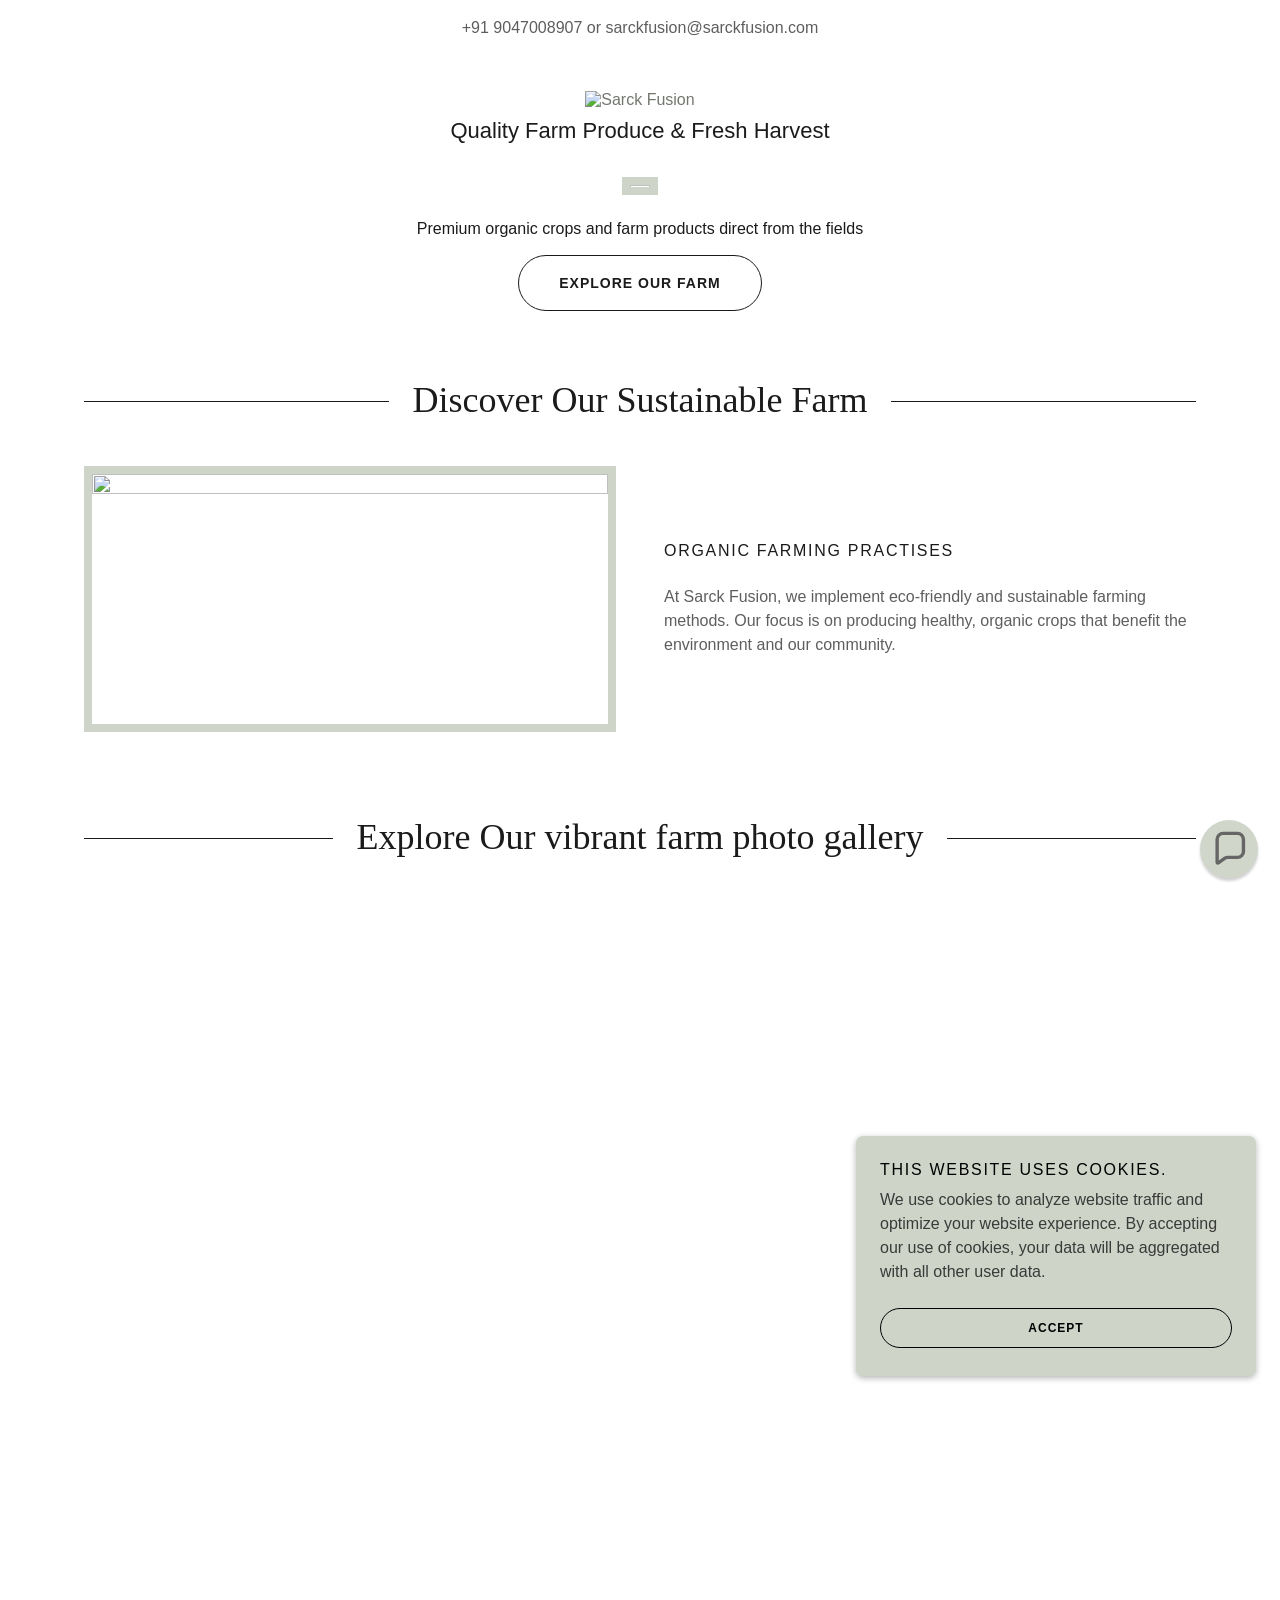
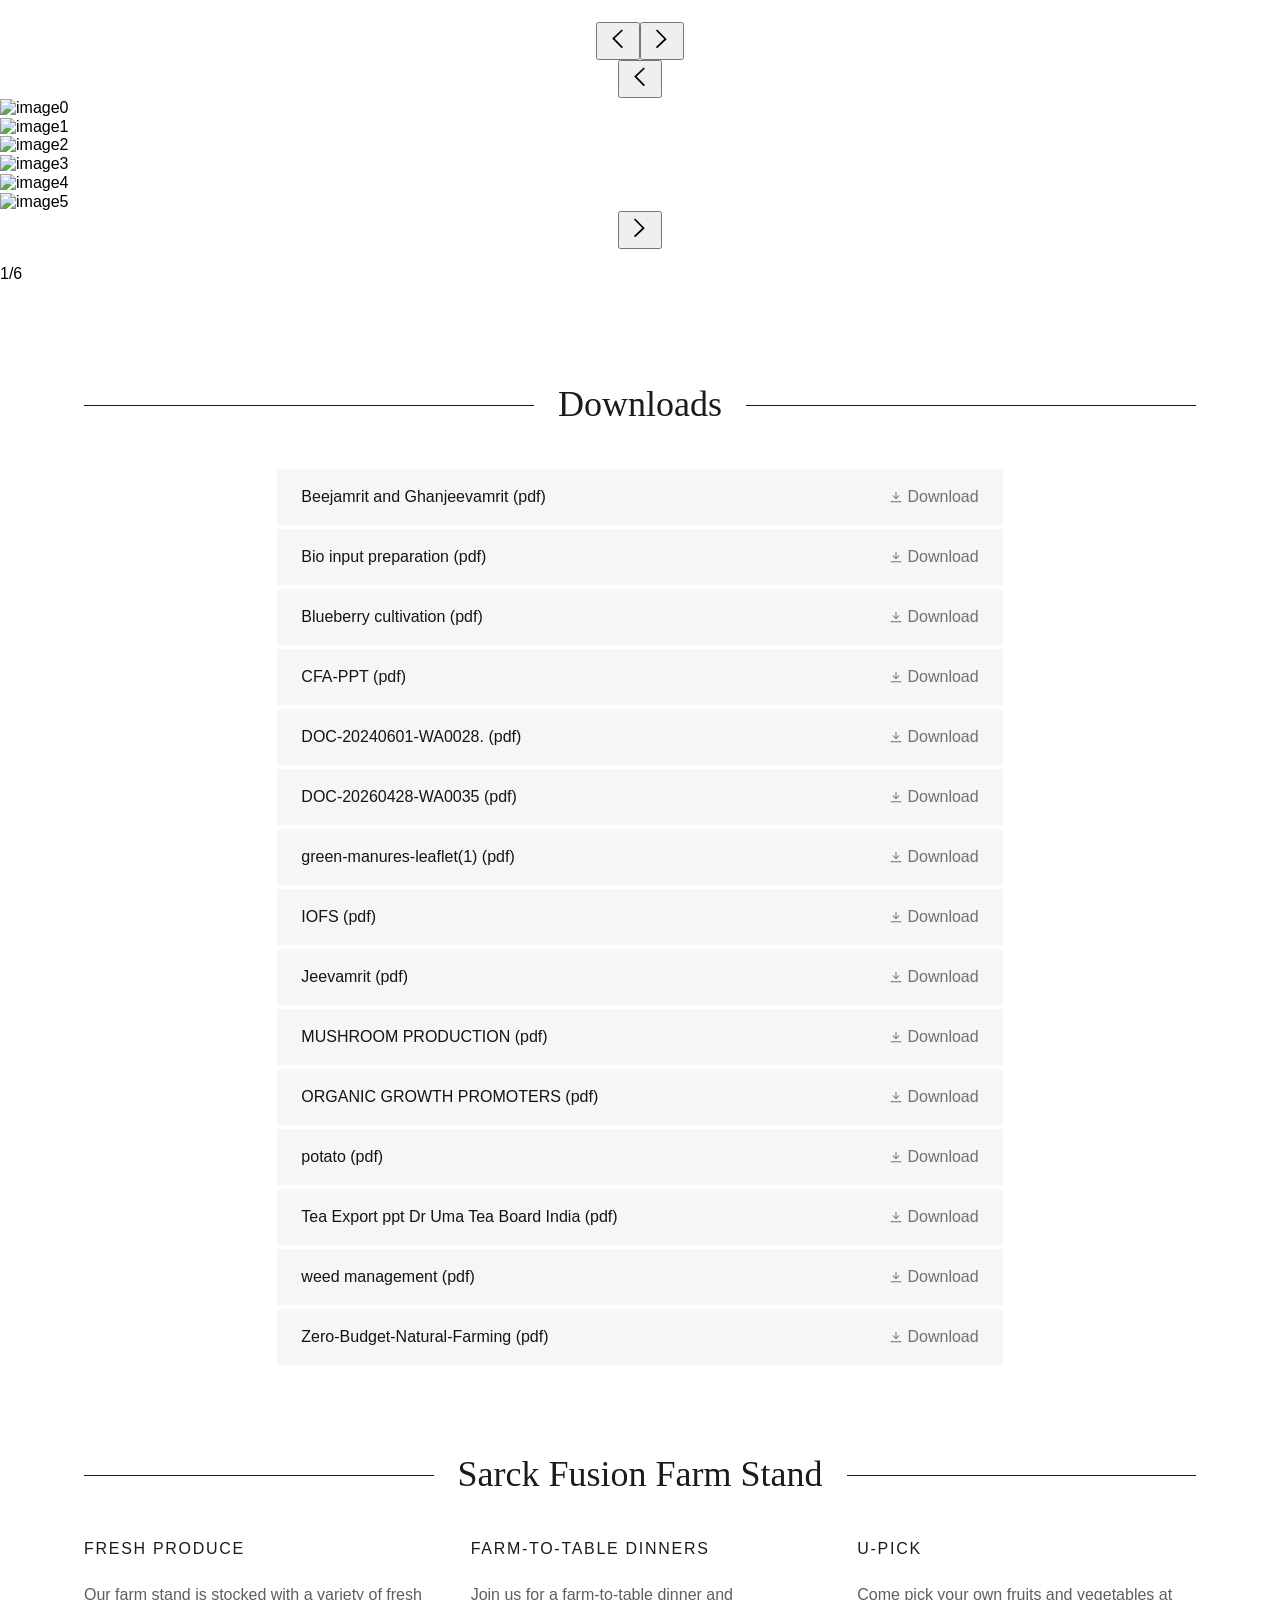
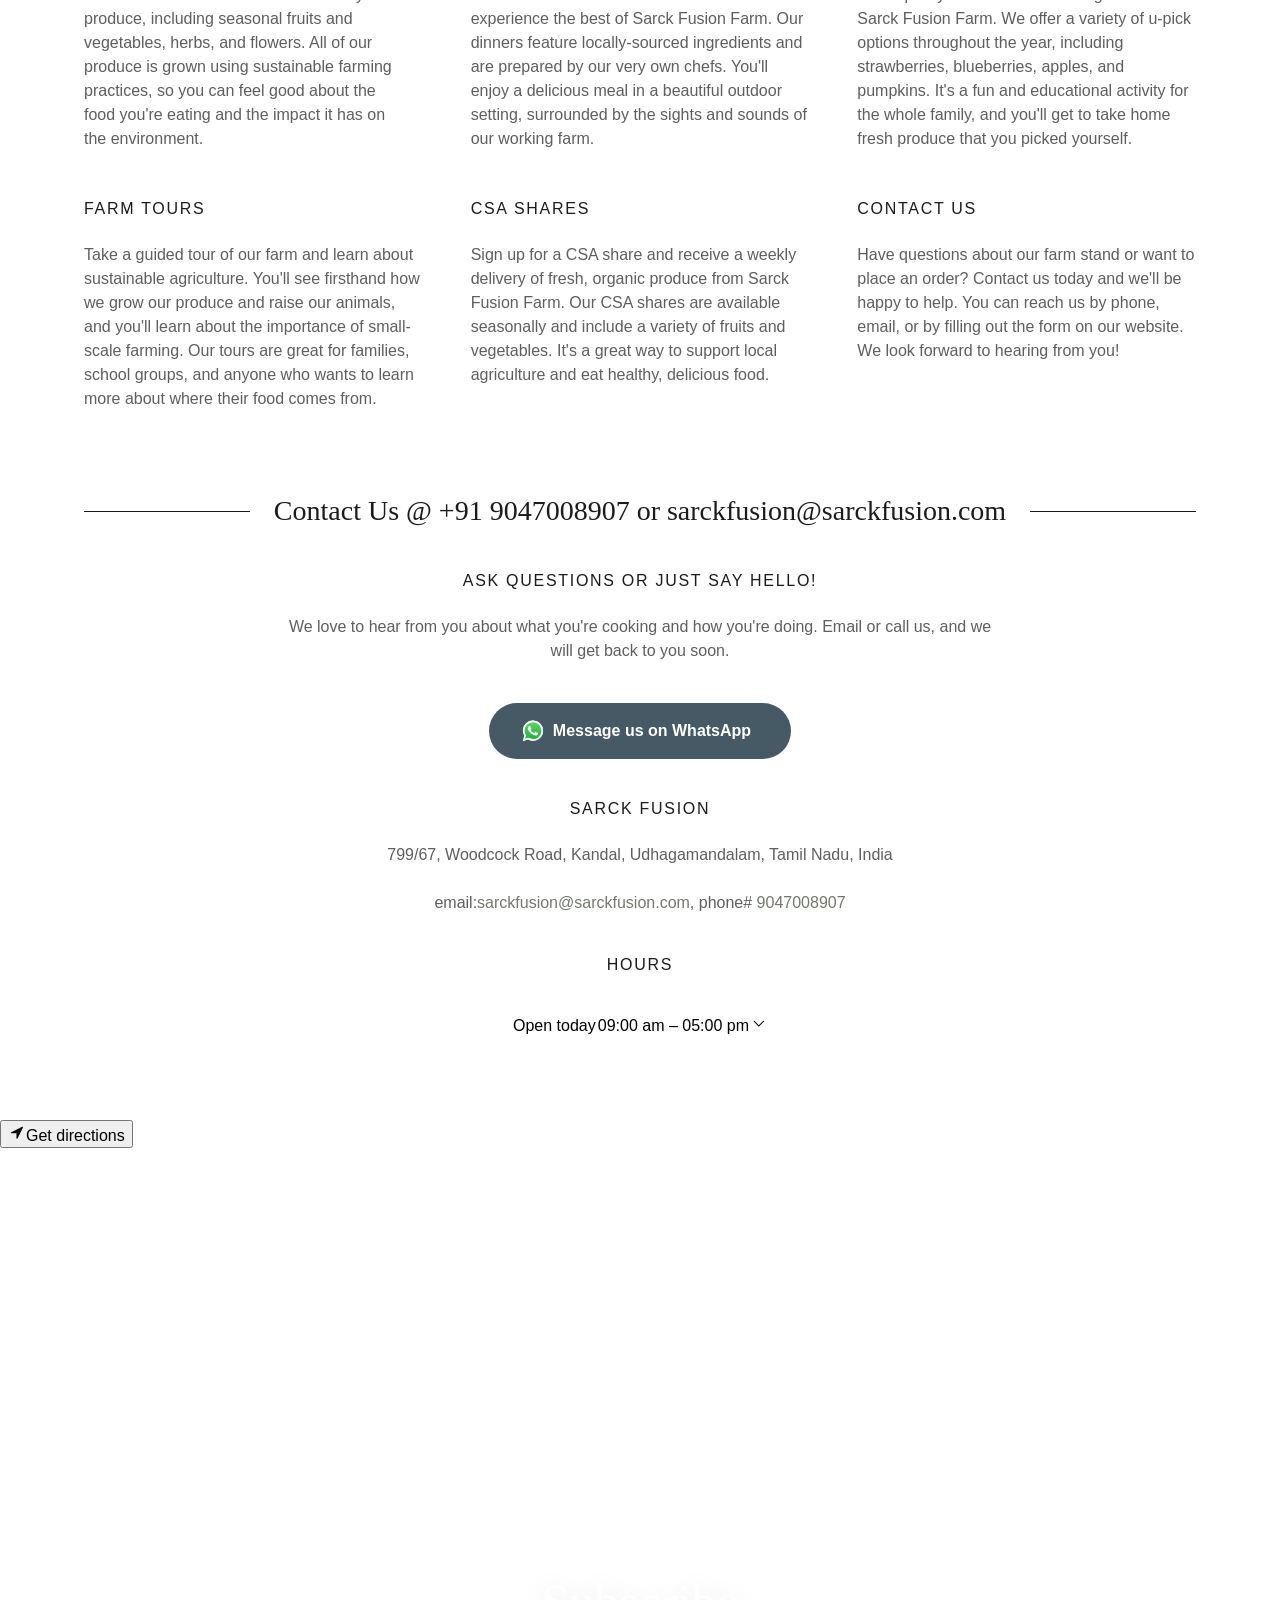
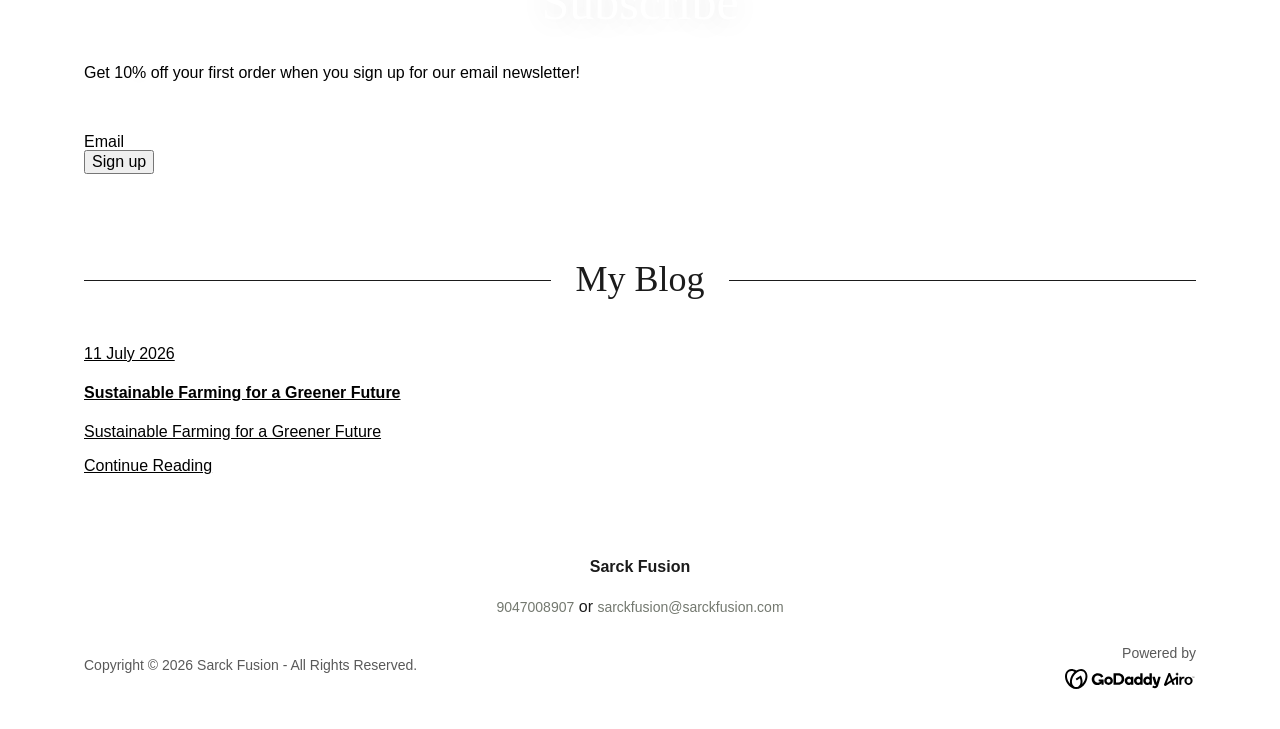
==== index.html @ 4a10d908 "Add files via upload" ====
<!DOCTYPE html>
<!-- saved from url=(0024)https://sarckfusion.com/ -->
<html lang="en-US"><head><meta http-equiv="Content-Type" content="text/html; charset=UTF-8"><meta http-equiv="X-UA-Compatible" content="IE=edge"><meta name="viewport" content="width=device-width, initial-scale=1"><title>Sarck Fusion</title><link rel="alternate" type="application/atom+xml" href="https://sarckfusion.com/f.atom"><link rel="alternate" type="application/json" href="https://sarckfusion.com/f.json"><link rel="alternate" type="application/rss+xml" href="https://sarckfusion.com/f.rss"><meta name="description" content="Coming soon: A placeholder for an upcoming web development website that showcases innovative solutions."><meta name="author" content="Sarck Fusion"><meta name="generator" content="Starfield Technologies; Go Daddy Website Builder 8.0.0000"><link rel="manifest" href="https://sarckfusion.com/manifest.webmanifest"><link rel="apple-touch-icon" sizes="57x57" href="https://img1.wsimg.com/isteam/ip/4c6aeb25-0fb3-4a50-817a-3204201e5263/PHOTO-2026-06-06-09-18-04.jpg/:/rs=w:57,h:57,m"><link rel="apple-touch-icon" sizes="60x60" href="https://img1.wsimg.com/isteam/ip/4c6aeb25-0fb3-4a50-817a-3204201e5263/PHOTO-2026-06-06-09-18-04.jpg/:/rs=w:60,h:60,m"><link rel="apple-touch-icon" sizes="72x72" href="https://img1.wsimg.com/isteam/ip/4c6aeb25-0fb3-4a50-817a-3204201e5263/PHOTO-2026-06-06-09-18-04.jpg/:/rs=w:72,h:72,m"><link rel="apple-touch-icon" sizes="114x114" href="https://img1.wsimg.com/isteam/ip/4c6aeb25-0fb3-4a50-817a-3204201e5263/PHOTO-2026-06-06-09-18-04.jpg/:/rs=w:114,h:114,m"><link rel="apple-touch-icon" sizes="120x120" href="https://img1.wsimg.com/isteam/ip/4c6aeb25-0fb3-4a50-817a-3204201e5263/PHOTO-2026-06-06-09-18-04.jpg/:/rs=w:120,h:120,m"><link rel="apple-touch-icon" sizes="144x144" href="https://img1.wsimg.com/isteam/ip/4c6aeb25-0fb3-4a50-817a-3204201e5263/PHOTO-2026-06-06-09-18-04.jpg/:/rs=w:144,h:144,m"><link rel="apple-touch-icon" sizes="152x152" href="https://img1.wsimg.com/isteam/ip/4c6aeb25-0fb3-4a50-817a-3204201e5263/PHOTO-2026-06-06-09-18-04.jpg/:/rs=w:152,h:152,m"><link rel="apple-touch-icon" sizes="180x180" href="https://img1.wsimg.com/isteam/ip/4c6aeb25-0fb3-4a50-817a-3204201e5263/PHOTO-2026-06-06-09-18-04.jpg/:/rs=w:180,h:180,m"><meta property="og:url" content="https://sarckfusion.com/">
<meta property="og:site_name" content="Sarck Fusion">
<meta property="og:title" content="Sarck Fusion">
<meta property="og:description" content="Premium organic crops and farm products direct from the fields">
<meta property="og:type" content="website">
<meta property="og:image" content="https://img1.wsimg.com/isteam/ip/4c6aeb25-0fb3-4a50-817a-3204201e5263/SARCK%20FUSION.jpg">
<meta property="og:locale" content="en_US">
<meta name="twitter:card" content="summary">
<meta name="twitter:title" content="Sarck Fusion">
<meta name="twitter:description" content="Quality Farm Produce &amp; Fresh Harvest">
<meta name="twitter:image" content="https://img1.wsimg.com/isteam/ip/4c6aeb25-0fb3-4a50-817a-3204201e5263/SARCK%20FUSION.jpg">
<meta name="twitter:image:alt" content="Sarck Fusion">
<meta name="theme-color" content="#ced5c8"><style>.x{-ms-text-size-adjust:100%;-webkit-text-size-adjust:100%;-webkit-tap-highlight-color:rgba(0,0,0,0);margin:0;box-sizing:border-box}.x *,.x :after,.x :before{box-sizing:inherit}.x-el a[href^="mailto:"]:not(.x-el),.x-el a[href^="tel:"]:not(.x-el){color:inherit;font-size:inherit;text-decoration:inherit}.x-el-article,.x-el-aside,.x-el-details,.x-el-figcaption,.x-el-figure,.x-el-footer,.x-el-header,.x-el-hgroup,.x-el-main,.x-el-menu,.x-el-nav,.x-el-section,.x-el-summary{display:block}.x-el-audio,.x-el-canvas,.x-el-progress,.x-el-video{display:inline-block;vertical-align:baseline}.x-el-audio:not([controls]){display:none;height:0}.x-el-template{display:none}.x-el-a{background-color:transparent;color:inherit}.x-el-a:active,.x-el-a:hover{outline:0}.x-el-abbr[title]{border-bottom:1px dotted}.x-el-b,.x-el-strong{font-weight:700}.x-el-dfn{font-style:italic}.x-el-mark{background:#ff0;color:#000}.x-el-small{font-size:80%}.x-el-sub,.x-el-sup{font-size:75%;line-height:0;position:relative;vertical-align:baseline}.x-el-sup{top:-.5em}.x-el-sub{bottom:-.25em}.x-el-img{vertical-align:middle;border:0}.x-el-svg:not(:root){overflow:hidden}.x-el-figure{margin:0}.x-el-hr{box-sizing:content-box;height:0}.x-el-pre{overflow:auto}.x-el-code,.x-el-kbd,.x-el-pre,.x-el-samp{font-family:monospace,monospace;font-size:1em}.x-el-button,.x-el-input,.x-el-optgroup,.x-el-select,.x-el-textarea{color:inherit;font:inherit;margin:0}.x-el-button{overflow:visible}.x-el-button,.x-el-select{text-transform:none}.x-el-button,.x-el-input[type=button],.x-el-input[type=reset],.x-el-input[type=submit]{-webkit-appearance:button;cursor:pointer}.x-el-button[disabled],.x-el-input[disabled]{cursor:default}.x-el-button::-moz-focus-inner,.x-el-input::-moz-focus-inner{border:0;padding:0}.x-el-input{line-height:normal}.x-el-input[type=checkbox],.x-el-input[type=radio]{box-sizing:border-box;padding:0}.x-el-input[type=number]::-webkit-inner-spin-button,.x-el-input[type=number]::-webkit-outer-spin-button{height:auto}.x-el-input[type=search]{-webkit-appearance:textfield;box-sizing:content-box}.x-el-input[type=search]::-webkit-search-cancel-button,.x-el-input[type=search]::-webkit-search-decoration{-webkit-appearance:none}.x-el-textarea{border:0}.x-el-fieldset{border:1px solid silver;margin:0 2px;padding:.35em .625em .75em}.x-el-legend{border:0;padding:0}.x-el-textarea{overflow:auto}.x-el-optgroup{font-weight:700}.x-el-table{border-collapse:collapse;border-spacing:0}.x-el-td,.x-el-th{padding:0}.x{-webkit-font-smoothing:antialiased}.x-el-hr{border:0}.x-el-fieldset,.x-el-input,.x-el-select,.x-el-textarea{margin-top:0;margin-bottom:0}.x-el-fieldset,.x-el-input[type=email],.x-el-input[type=text],.x-el-textarea{width:100%}.x-el-input,.x-el-label{vertical-align:middle}.x-el-input{border-style:none;padding:.5em}.x-el-select:not([multiple]){vertical-align:middle}.x-el-textarea{line-height:1.75;padding:.5em}.x-el.d-none{display:none!important}.sideline-footer{margin-top:auto}.disable-scroll{touch-action:none;overflow:hidden;position:fixed;max-width:100vw}@keyframes loaderscale{0%{transform:scale(1);opacity:1}45%{transform:scale(.1);opacity:.7}80%{transform:scale(1);opacity:1}}.x-loader svg{display:inline-block}.x-loader svg:first-child{animation:loaderscale .75s cubic-bezier(.2,.68,.18,1.08) -.24s infinite}.x-loader svg:nth-child(2){animation:loaderscale .75s cubic-bezier(.2,.68,.18,1.08) -.12s infinite}.x-loader svg:nth-child(3){animation:loaderscale .75s cubic-bezier(.2,.68,.18,1.08) 0s infinite}.x-icon>svg{transition:transform .33s ease-in-out}.x-icon>svg.rotate-90{transform:rotate(-90deg)}.x-icon>svg.rotate90{transform:rotate(90deg)}.x-icon>svg.rotate-180{transform:rotate(-180deg)}.x-icon>svg.rotate180{transform:rotate(180deg)}.x-rt ol,.x-rt ul{text-align:left}.x-rt p{margin:0}.mte-inline-block{display:inline-block}@media only screen and (min-device-width:1025px){:root select,_::-webkit-full-page-media,_:future{font-family:sans-serif!important}}

</style>
<style>@import url('');
/*
Copyright (c) 2012 by Brian J. Bonislawsky DBA Astigmatic (AOETI) (astigma@astigmatic.com), with Reserved Font Name "Sacramento"

This Font Software is licensed under the SIL Open Font License, Version 1.1.
This license is copied below, and is also available with a FAQ at: http://scripts.sil.org/OFL

—————————————————————————————-
SIL OPEN FONT LICENSE Version 1.1 - 26 February 2007
—————————————————————————————-
*/
/* latin-ext */
@font-face {
  font-family: 'Sacramento';
  font-style: normal;
  font-weight: 400;
  font-display: swap;
  src: url(https://img1.wsimg.com/gfonts/s/sacramento/v17/buEzpo6gcdjy0EiZMBUG4CMf_exL.woff2) format('woff2');
  unicode-range: U+0100-02BA, U+02BD-02C5, U+02C7-02CC, U+02CE-02D7, U+02DD-02FF, U+0304, U+0308, U+0329, U+1D00-1DBF, U+1E00-1E9F, U+1EF2-1EFF, U+2020, U+20A0-20AB, U+20AD-20C0, U+2113, U+2C60-2C7F, U+A720-A7FF;
}
/* latin */
@font-face {
  font-family: 'Sacramento';
  font-style: normal;
  font-weight: 400;
  font-display: swap;
  src: url(https://img1.wsimg.com/gfonts/s/sacramento/v17/buEzpo6gcdjy0EiZMBUG4C0f_Q.woff2) format('woff2');
  unicode-range: U+0000-00FF, U+0131, U+0152-0153, U+02BB-02BC, U+02C6, U+02DA, U+02DC, U+0304, U+0308, U+0329, U+2000-206F, U+20AC, U+2122, U+2191, U+2193, U+2212, U+2215, U+FEFF, U+FFFD;
}


/*
Copyright 2010, 2012, 2014 Adobe Systems Incorporated (http://www.adobe.com/), with Reserved Font Name Source.

This Font Software is licensed under the SIL Open Font License, Version 1.1.
This license is copied below, and is also available with a FAQ at: http://scripts.sil.org/OFL

—————————————————————————————-
SIL OPEN FONT LICENSE Version 1.1 - 26 February 2007
—————————————————————————————-
*/
/* cyrillic-ext */
@font-face {
  font-family: 'Source Sans Pro';
  font-style: italic;
  font-weight: 300;
  font-display: swap;
  src: url(https://img1.wsimg.com/gfonts/s/sourcesanspro/v23/6xKwdSBYKcSV-LCoeQqfX1RYOo3qPZZMkidh18Smxg.woff2) format('woff2');
  unicode-range: U+0460-052F, U+1C80-1C8A, U+20B4, U+2DE0-2DFF, U+A640-A69F, U+FE2E-FE2F;
}
/* cyrillic */
@font-face {
  font-family: 'Source Sans Pro';
  font-style: italic;
  font-weight: 300;
  font-display: swap;
  src: url(https://img1.wsimg.com/gfonts/s/sourcesanspro/v23/6xKwdSBYKcSV-LCoeQqfX1RYOo3qPZZMkido18Smxg.woff2) format('woff2');
  unicode-range: U+0301, U+0400-045F, U+0490-0491, U+04B0-04B1, U+2116;
}
/* greek-ext */
@font-face {
  font-family: 'Source Sans Pro';
  font-style: italic;
  font-weight: 300;
  font-display: swap;
  src: url(https://img1.wsimg.com/gfonts/s/sourcesanspro/v23/6xKwdSBYKcSV-LCoeQqfX1RYOo3qPZZMkidg18Smxg.woff2) format('woff2');
  unicode-range: U+1F00-1FFF;
}
/* greek */
@font-face {
  font-family: 'Source Sans Pro';
  font-style: italic;
  font-weight: 300;
  font-display: swap;
  src: url(https://img1.wsimg.com/gfonts/s/sourcesanspro/v23/6xKwdSBYKcSV-LCoeQqfX1RYOo3qPZZMkidv18Smxg.woff2) format('woff2');
  unicode-range: U+0370-0377, U+037A-037F, U+0384-038A, U+038C, U+038E-03A1, U+03A3-03FF;
}
/* vietnamese */
@font-face {
  font-family: 'Source Sans Pro';
  font-style: italic;
  font-weight: 300;
  font-display: swap;
  src: url(https://img1.wsimg.com/gfonts/s/sourcesanspro/v23/6xKwdSBYKcSV-LCoeQqfX1RYOo3qPZZMkidj18Smxg.woff2) format('woff2');
  unicode-range: U+0102-0103, U+0110-0111, U+0128-0129, U+0168-0169, U+01A0-01A1, U+01AF-01B0, U+0300-0301, U+0303-0304, U+0308-0309, U+0323, U+0329, U+1EA0-1EF9, U+20AB;
}
/* latin-ext */
@font-face {
  font-family: 'Source Sans Pro';
  font-style: italic;
  font-weight: 300;
  font-display: swap;
  src: url(https://img1.wsimg.com/gfonts/s/sourcesanspro/v23/6xKwdSBYKcSV-LCoeQqfX1RYOo3qPZZMkidi18Smxg.woff2) format('woff2');
  unicode-range: U+0100-02BA, U+02BD-02C5, U+02C7-02CC, U+02CE-02D7, U+02DD-02FF, U+0304, U+0308, U+0329, U+1D00-1DBF, U+1E00-1E9F, U+1EF2-1EFF, U+2020, U+20A0-20AB, U+20AD-20C0, U+2113, U+2C60-2C7F, U+A720-A7FF;
}
/* latin */
@font-face {
  font-family: 'Source Sans Pro';
  font-style: italic;
  font-weight: 300;
  font-display: swap;
  src: url(https://img1.wsimg.com/gfonts/s/sourcesanspro/v23/6xKwdSBYKcSV-LCoeQqfX1RYOo3qPZZMkids18Q.woff2) format('woff2');
  unicode-range: U+0000-00FF, U+0131, U+0152-0153, U+02BB-02BC, U+02C6, U+02DA, U+02DC, U+0304, U+0308, U+0329, U+2000-206F, U+20AC, U+2122, U+2191, U+2193, U+2212, U+2215, U+FEFF, U+FFFD;
}
/* cyrillic-ext */
@font-face {
  font-family: 'Source Sans Pro';
  font-style: italic;
  font-weight: 400;
  font-display: swap;
  src: url(https://img1.wsimg.com/gfonts/s/sourcesanspro/v23/6xK1dSBYKcSV-LCoeQqfX1RYOo3qPZ7qsDJT9g.woff2) format('woff2');
  unicode-range: U+0460-052F, U+1C80-1C8A, U+20B4, U+2DE0-2DFF, U+A640-A69F, U+FE2E-FE2F;
}
/* cyrillic */
@font-face {
  font-family: 'Source Sans Pro';
  font-style: italic;
  font-weight: 400;
  font-display: swap;
  src: url(https://img1.wsimg.com/gfonts/s/sourcesanspro/v23/6xK1dSBYKcSV-LCoeQqfX1RYOo3qPZ7jsDJT9g.woff2) format('woff2');
  unicode-range: U+0301, U+0400-045F, U+0490-0491, U+04B0-04B1, U+2116;
}
/* greek-ext */
@font-face {
  font-family: 'Source Sans Pro';
  font-style: italic;
  font-weight: 400;
  font-display: swap;
  src: url(https://img1.wsimg.com/gfonts/s/sourcesanspro/v23/6xK1dSBYKcSV-LCoeQqfX1RYOo3qPZ7rsDJT9g.woff2) format('woff2');
  unicode-range: U+1F00-1FFF;
}
/* greek */
@font-face {
  font-family: 'Source Sans Pro';
  font-style: italic;
  font-weight: 400;
  font-display: swap;
  src: url(https://img1.wsimg.com/gfonts/s/sourcesanspro/v23/6xK1dSBYKcSV-LCoeQqfX1RYOo3qPZ7ksDJT9g.woff2) format('woff2');
  unicode-range: U+0370-0377, U+037A-037F, U+0384-038A, U+038C, U+038E-03A1, U+03A3-03FF;
}
/* vietnamese */
@font-face {
  font-family: 'Source Sans Pro';
  font-style: italic;
  font-weight: 400;
  font-display: swap;
  src: url(https://img1.wsimg.com/gfonts/s/sourcesanspro/v23/6xK1dSBYKcSV-LCoeQqfX1RYOo3qPZ7osDJT9g.woff2) format('woff2');
  unicode-range: U+0102-0103, U+0110-0111, U+0128-0129, U+0168-0169, U+01A0-01A1, U+01AF-01B0, U+0300-0301, U+0303-0304, U+0308-0309, U+0323, U+0329, U+1EA0-1EF9, U+20AB;
}
/* latin-ext */
@font-face {
  font-family: 'Source Sans Pro';
  font-style: italic;
  font-weight: 400;
  font-display: swap;
  src: url(https://img1.wsimg.com/gfonts/s/sourcesanspro/v23/6xK1dSBYKcSV-LCoeQqfX1RYOo3qPZ7psDJT9g.woff2) format('woff2');
  unicode-range: U+0100-02BA, U+02BD-02C5, U+02C7-02CC, U+02CE-02D7, U+02DD-02FF, U+0304, U+0308, U+0329, U+1D00-1DBF, U+1E00-1E9F, U+1EF2-1EFF, U+2020, U+20A0-20AB, U+20AD-20C0, U+2113, U+2C60-2C7F, U+A720-A7FF;
}
/* latin */
@font-face {
  font-family: 'Source Sans Pro';
  font-style: italic;
  font-weight: 400;
  font-display: swap;
  src: url(https://img1.wsimg.com/gfonts/s/sourcesanspro/v23/6xK1dSBYKcSV-LCoeQqfX1RYOo3qPZ7nsDI.woff2) format('woff2');
  unicode-range: U+0000-00FF, U+0131, U+0152-0153, U+02BB-02BC, U+02C6, U+02DA, U+02DC, U+0304, U+0308, U+0329, U+2000-206F, U+20AC, U+2122, U+2191, U+2193, U+2212, U+2215, U+FEFF, U+FFFD;
}
/* cyrillic-ext */
@font-face {
  font-family: 'Source Sans Pro';
  font-style: italic;
  font-weight: 700;
  font-display: swap;
  src: url(https://img1.wsimg.com/gfonts/s/sourcesanspro/v23/6xKwdSBYKcSV-LCoeQqfX1RYOo3qPZZclSdh18Smxg.woff2) format('woff2');
  unicode-range: U+0460-052F, U+1C80-1C8A, U+20B4, U+2DE0-2DFF, U+A640-A69F, U+FE2E-FE2F;
}
/* cyrillic */
@font-face {
  font-family: 'Source Sans Pro';
  font-style: italic;
  font-weight: 700;
  font-display: swap;
  src: url(https://img1.wsimg.com/gfonts/s/sourcesanspro/v23/6xKwdSBYKcSV-LCoeQqfX1RYOo3qPZZclSdo18Smxg.woff2) format('woff2');
  unicode-range: U+0301, U+0400-045F, U+0490-0491, U+04B0-04B1, U+2116;
}
/* greek-ext */
@font-face {
  font-family: 'Source Sans Pro';
  font-style: italic;
  font-weight: 700;
  font-display: swap;
  src: url(https://img1.wsimg.com/gfonts/s/sourcesanspro/v23/6xKwdSBYKcSV-LCoeQqfX1RYOo3qPZZclSdg18Smxg.woff2) format('woff2');
  unicode-range: U+1F00-1FFF;
}
/* greek */
@font-face {
  font-family: 'Source Sans Pro';
  font-style: italic;
  font-weight: 700;
  font-display: swap;
  src: url(https://img1.wsimg.com/gfonts/s/sourcesanspro/v23/6xKwdSBYKcSV-LCoeQqfX1RYOo3qPZZclSdv18Smxg.woff2) format('woff2');
  unicode-range: U+0370-0377, U+037A-037F, U+0384-038A, U+038C, U+038E-03A1, U+03A3-03FF;
}
/* vietnamese */
@font-face {
  font-family: 'Source Sans Pro';
  font-style: italic;
  font-weight: 700;
  font-display: swap;
  src: url(https://img1.wsimg.com/gfonts/s/sourcesanspro/v23/6xKwdSBYKcSV-LCoeQqfX1RYOo3qPZZclSdj18Smxg.woff2) format('woff2');
  unicode-range: U+0102-0103, U+0110-0111, U+0128-0129, U+0168-0169, U+01A0-01A1, U+01AF-01B0, U+0300-0301, U+0303-0304, U+0308-0309, U+0323, U+0329, U+1EA0-1EF9, U+20AB;
}
/* latin-ext */
@font-face {
  font-family: 'Source Sans Pro';
  font-style: italic;
  font-weight: 700;
  font-display: swap;
  src: url(https://img1.wsimg.com/gfonts/s/sourcesanspro/v23/6xKwdSBYKcSV-LCoeQqfX1RYOo3qPZZclSdi18Smxg.woff2) format('woff2');
  unicode-range: U+0100-02BA, U+02BD-02C5, U+02C7-02CC, U+02CE-02D7, U+02DD-02FF, U+0304, U+0308, U+0329, U+1D00-1DBF, U+1E00-1E9F, U+1EF2-1EFF, U+2020, U+20A0-20AB, U+20AD-20C0, U+2113, U+2C60-2C7F, U+A720-A7FF;
}
/* latin */
@font-face {
  font-family: 'Source Sans Pro';
  font-style: italic;
  font-weight: 700;
  font-display: swap;
  src: url(https://img1.wsimg.com/gfonts/s/sourcesanspro/v23/6xKwdSBYKcSV-LCoeQqfX1RYOo3qPZZclSds18Q.woff2) format('woff2');
  unicode-range: U+0000-00FF, U+0131, U+0152-0153, U+02BB-02BC, U+02C6, U+02DA, U+02DC, U+0304, U+0308, U+0329, U+2000-206F, U+20AC, U+2122, U+2191, U+2193, U+2212, U+2215, U+FEFF, U+FFFD;
}
/* cyrillic-ext */
@font-face {
  font-family: 'Source Sans Pro';
  font-style: normal;
  font-weight: 300;
  font-display: swap;
  src: url(https://img1.wsimg.com/gfonts/s/sourcesanspro/v23/6xKydSBYKcSV-LCoeQqfX1RYOo3ik4zwmhduz8A.woff2) format('woff2');
  unicode-range: U+0460-052F, U+1C80-1C8A, U+20B4, U+2DE0-2DFF, U+A640-A69F, U+FE2E-FE2F;
}
/* cyrillic */
@font-face {
  font-family: 'Source Sans Pro';
  font-style: normal;
  font-weight: 300;
  font-display: swap;
  src: url(https://img1.wsimg.com/gfonts/s/sourcesanspro/v23/6xKydSBYKcSV-LCoeQqfX1RYOo3ik4zwkxduz8A.woff2) format('woff2');
  unicode-range: U+0301, U+0400-045F, U+0490-0491, U+04B0-04B1, U+2116;
}
/* greek-ext */
@font-face {
  font-family: 'Source Sans Pro';
  font-style: normal;
  font-weight: 300;
  font-display: swap;
  src: url(https://img1.wsimg.com/gfonts/s/sourcesanspro/v23/6xKydSBYKcSV-LCoeQqfX1RYOo3ik4zwmxduz8A.woff2) format('woff2');
  unicode-range: U+1F00-1FFF;
}
/* greek */
@font-face {
  font-family: 'Source Sans Pro';
  font-style: normal;
  font-weight: 300;
  font-display: swap;
  src: url(https://img1.wsimg.com/gfonts/s/sourcesanspro/v23/6xKydSBYKcSV-LCoeQqfX1RYOo3ik4zwlBduz8A.woff2) format('woff2');
  unicode-range: U+0370-0377, U+037A-037F, U+0384-038A, U+038C, U+038E-03A1, U+03A3-03FF;
}
/* vietnamese */
@font-face {
  font-family: 'Source Sans Pro';
  font-style: normal;
  font-weight: 300;
  font-display: swap;
  src: url(https://img1.wsimg.com/gfonts/s/sourcesanspro/v23/6xKydSBYKcSV-LCoeQqfX1RYOo3ik4zwmBduz8A.woff2) format('woff2');
  unicode-range: U+0102-0103, U+0110-0111, U+0128-0129, U+0168-0169, U+01A0-01A1, U+01AF-01B0, U+0300-0301, U+0303-0304, U+0308-0309, U+0323, U+0329, U+1EA0-1EF9, U+20AB;
}
/* latin-ext */
@font-face {
  font-family: 'Source Sans Pro';
  font-style: normal;
  font-weight: 300;
  font-display: swap;
  src: url(https://img1.wsimg.com/gfonts/s/sourcesanspro/v23/6xKydSBYKcSV-LCoeQqfX1RYOo3ik4zwmRduz8A.woff2) format('woff2');
  unicode-range: U+0100-02BA, U+02BD-02C5, U+02C7-02CC, U+02CE-02D7, U+02DD-02FF, U+0304, U+0308, U+0329, U+1D00-1DBF, U+1E00-1E9F, U+1EF2-1EFF, U+2020, U+20A0-20AB, U+20AD-20C0, U+2113, U+2C60-2C7F, U+A720-A7FF;
}
/* latin */
@font-face {
  font-family: 'Source Sans Pro';
  font-style: normal;
  font-weight: 300;
  font-display: swap;
  src: url(https://img1.wsimg.com/gfonts/s/sourcesanspro/v23/6xKydSBYKcSV-LCoeQqfX1RYOo3ik4zwlxdu.woff2) format('woff2');
  unicode-range: U+0000-00FF, U+0131, U+0152-0153, U+02BB-02BC, U+02C6, U+02DA, U+02DC, U+0304, U+0308, U+0329, U+2000-206F, U+20AC, U+2122, U+2191, U+2193, U+2212, U+2215, U+FEFF, U+FFFD;
}
/* cyrillic-ext */
@font-face {
  font-family: 'Source Sans Pro';
  font-style: normal;
  font-weight: 400;
  font-display: swap;
  src: url(https://img1.wsimg.com/gfonts/s/sourcesanspro/v23/6xK3dSBYKcSV-LCoeQqfX1RYOo3qNa7lqDY.woff2) format('woff2');
  unicode-range: U+0460-052F, U+1C80-1C8A, U+20B4, U+2DE0-2DFF, U+A640-A69F, U+FE2E-FE2F;
}
/* cyrillic */
@font-face {
  font-family: 'Source Sans Pro';
  font-style: normal;
  font-weight: 400;
  font-display: swap;
  src: url(https://img1.wsimg.com/gfonts/s/sourcesanspro/v23/6xK3dSBYKcSV-LCoeQqfX1RYOo3qPK7lqDY.woff2) format('woff2');
  unicode-range: U+0301, U+0400-045F, U+0490-0491, U+04B0-04B1, U+2116;
}
/* greek-ext */
@font-face {
  font-family: 'Source Sans Pro';
  font-style: normal;
  font-weight: 400;
  font-display: swap;
  src: url(https://img1.wsimg.com/gfonts/s/sourcesanspro/v23/6xK3dSBYKcSV-LCoeQqfX1RYOo3qNK7lqDY.woff2) format('woff2');
  unicode-range: U+1F00-1FFF;
}
/* greek */
@font-face {
  font-family: 'Source Sans Pro';
  font-style: normal;
  font-weight: 400;
  font-display: swap;
  src: url(https://img1.wsimg.com/gfonts/s/sourcesanspro/v23/6xK3dSBYKcSV-LCoeQqfX1RYOo3qO67lqDY.woff2) format('woff2');
  unicode-range: U+0370-0377, U+037A-037F, U+0384-038A, U+038C, U+038E-03A1, U+03A3-03FF;
}
/* vietnamese */
@font-face {
  font-family: 'Source Sans Pro';
  font-style: normal;
  font-weight: 400;
  font-display: swap;
  src: url(https://img1.wsimg.com/gfonts/s/sourcesanspro/v23/6xK3dSBYKcSV-LCoeQqfX1RYOo3qN67lqDY.woff2) format('woff2');
  unicode-range: U+0102-0103, U+0110-0111, U+0128-0129, U+0168-0169, U+01A0-01A1, U+01AF-01B0, U+0300-0301, U+0303-0304, U+0308-0309, U+0323, U+0329, U+1EA0-1EF9, U+20AB;
}
/* latin-ext */
@font-face {
  font-family: 'Source Sans Pro';
  font-style: normal;
  font-weight: 400;
  font-display: swap;
  src: url(https://img1.wsimg.com/gfonts/s/sourcesanspro/v23/6xK3dSBYKcSV-LCoeQqfX1RYOo3qNq7lqDY.woff2) format('woff2');
  unicode-range: U+0100-02BA, U+02BD-02C5, U+02C7-02CC, U+02CE-02D7, U+02DD-02FF, U+0304, U+0308, U+0329, U+1D00-1DBF, U+1E00-1E9F, U+1EF2-1EFF, U+2020, U+20A0-20AB, U+20AD-20C0, U+2113, U+2C60-2C7F, U+A720-A7FF;
}
/* latin */
@font-face {
  font-family: 'Source Sans Pro';
  font-style: normal;
  font-weight: 400;
  font-display: swap;
  src: url(https://img1.wsimg.com/gfonts/s/sourcesanspro/v23/6xK3dSBYKcSV-LCoeQqfX1RYOo3qOK7l.woff2) format('woff2');
  unicode-range: U+0000-00FF, U+0131, U+0152-0153, U+02BB-02BC, U+02C6, U+02DA, U+02DC, U+0304, U+0308, U+0329, U+2000-206F, U+20AC, U+2122, U+2191, U+2193, U+2212, U+2215, U+FEFF, U+FFFD;
}
/* cyrillic-ext */
@font-face {
  font-family: 'Source Sans Pro';
  font-style: normal;
  font-weight: 700;
  font-display: swap;
  src: url(https://img1.wsimg.com/gfonts/s/sourcesanspro/v23/6xKydSBYKcSV-LCoeQqfX1RYOo3ig4vwmhduz8A.woff2) format('woff2');
  unicode-range: U+0460-052F, U+1C80-1C8A, U+20B4, U+2DE0-2DFF, U+A640-A69F, U+FE2E-FE2F;
}
/* cyrillic */
@font-face {
  font-family: 'Source Sans Pro';
  font-style: normal;
  font-weight: 700;
  font-display: swap;
  src: url(https://img1.wsimg.com/gfonts/s/sourcesanspro/v23/6xKydSBYKcSV-LCoeQqfX1RYOo3ig4vwkxduz8A.woff2) format('woff2');
  unicode-range: U+0301, U+0400-045F, U+0490-0491, U+04B0-04B1, U+2116;
}
/* greek-ext */
@font-face {
  font-family: 'Source Sans Pro';
  font-style: normal;
  font-weight: 700;
  font-display: swap;
  src: url(https://img1.wsimg.com/gfonts/s/sourcesanspro/v23/6xKydSBYKcSV-LCoeQqfX1RYOo3ig4vwmxduz8A.woff2) format('woff2');
  unicode-range: U+1F00-1FFF;
}
/* greek */
@font-face {
  font-family: 'Source Sans Pro';
  font-style: normal;
  font-weight: 700;
  font-display: swap;
  src: url(https://img1.wsimg.com/gfonts/s/sourcesanspro/v23/6xKydSBYKcSV-LCoeQqfX1RYOo3ig4vwlBduz8A.woff2) format('woff2');
  unicode-range: U+0370-0377, U+037A-037F, U+0384-038A, U+038C, U+038E-03A1, U+03A3-03FF;
}
/* vietnamese */
@font-face {
  font-family: 'Source Sans Pro';
  font-style: normal;
  font-weight: 700;
  font-display: swap;
  src: url(https://img1.wsimg.com/gfonts/s/sourcesanspro/v23/6xKydSBYKcSV-LCoeQqfX1RYOo3ig4vwmBduz8A.woff2) format('woff2');
  unicode-range: U+0102-0103, U+0110-0111, U+0128-0129, U+0168-0169, U+01A0-01A1, U+01AF-01B0, U+0300-0301, U+0303-0304, U+0308-0309, U+0323, U+0329, U+1EA0-1EF9, U+20AB;
}
/* latin-ext */
@font-face {
  font-family: 'Source Sans Pro';
  font-style: normal;
  font-weight: 700;
  font-display: swap;
  src: url(https://img1.wsimg.com/gfonts/s/sourcesanspro/v23/6xKydSBYKcSV-LCoeQqfX1RYOo3ig4vwmRduz8A.woff2) format('woff2');
  unicode-range: U+0100-02BA, U+02BD-02C5, U+02C7-02CC, U+02CE-02D7, U+02DD-02FF, U+0304, U+0308, U+0329, U+1D00-1DBF, U+1E00-1E9F, U+1EF2-1EFF, U+2020, U+20A0-20AB, U+20AD-20C0, U+2113, U+2C60-2C7F, U+A720-A7FF;
}
/* latin */
@font-face {
  font-family: 'Source Sans Pro';
  font-style: normal;
  font-weight: 700;
  font-display: swap;
  src: url(https://img1.wsimg.com/gfonts/s/sourcesanspro/v23/6xKydSBYKcSV-LCoeQqfX1RYOo3ig4vwlxdu.woff2) format('woff2');
  unicode-range: U+0000-00FF, U+0131, U+0152-0153, U+02BB-02BC, U+02C6, U+02DA, U+02DC, U+0304, U+0308, U+0329, U+2000-206F, U+20AC, U+2122, U+2191, U+2193, U+2212, U+2215, U+FEFF, U+FFFD;
}


/*
Copyright 2011 The Montserrat Project Authors (https://github.com/JulietaUla/Montserrat)

This Font Software is licensed under the SIL Open Font License, Version 1.1.
This license is copied below, and is also available with a FAQ at: http://scripts.sil.org/OFL

—————————————————————————————-
SIL OPEN FONT LICENSE Version 1.1 - 26 February 2007
—————————————————————————————-
*/
/* cyrillic-ext */
@font-face {
  font-family: 'Montserrat';
  font-style: normal;
  font-weight: 600;
  font-display: swap;
  src: url(https://img1.wsimg.com/gfonts/s/montserrat/v31/JTUSjIg1_i6t8kCHKm459WRhyzbi.woff2) format('woff2');
  unicode-range: U+0460-052F, U+1C80-1C8A, U+20B4, U+2DE0-2DFF, U+A640-A69F, U+FE2E-FE2F;
}
/* cyrillic */
@font-face {
  font-family: 'Montserrat';
  font-style: normal;
  font-weight: 600;
  font-display: swap;
  src: url(https://img1.wsimg.com/gfonts/s/montserrat/v31/JTUSjIg1_i6t8kCHKm459W1hyzbi.woff2) format('woff2');
  unicode-range: U+0301, U+0400-045F, U+0490-0491, U+04B0-04B1, U+2116;
}
/* vietnamese */
@font-face {
  font-family: 'Montserrat';
  font-style: normal;
  font-weight: 600;
  font-display: swap;
  src: url(https://img1.wsimg.com/gfonts/s/montserrat/v31/JTUSjIg1_i6t8kCHKm459WZhyzbi.woff2) format('woff2');
  unicode-range: U+0102-0103, U+0110-0111, U+0128-0129, U+0168-0169, U+01A0-01A1, U+01AF-01B0, U+0300-0301, U+0303-0304, U+0308-0309, U+0323, U+0329, U+1EA0-1EF9, U+20AB;
}
/* latin-ext */
@font-face {
  font-family: 'Montserrat';
  font-style: normal;
  font-weight: 600;
  font-display: swap;
  src: url(https://img1.wsimg.com/gfonts/s/montserrat/v31/JTUSjIg1_i6t8kCHKm459Wdhyzbi.woff2) format('woff2');
  unicode-range: U+0100-02BA, U+02BD-02C5, U+02C7-02CC, U+02CE-02D7, U+02DD-02FF, U+0304, U+0308, U+0329, U+1D00-1DBF, U+1E00-1E9F, U+1EF2-1EFF, U+2020, U+20A0-20AB, U+20AD-20C0, U+2113, U+2C60-2C7F, U+A720-A7FF;
}
/* latin */
@font-face {
  font-family: 'Montserrat';
  font-style: normal;
  font-weight: 600;
  font-display: swap;
  src: url(https://img1.wsimg.com/gfonts/s/montserrat/v31/JTUSjIg1_i6t8kCHKm459Wlhyw.woff2) format('woff2');
  unicode-range: U+0000-00FF, U+0131, U+0152-0153, U+02BB-02BC, U+02C6, U+02DA, U+02DC, U+0304, U+0308, U+0329, U+2000-206F, U+20AC, U+2122, U+2191, U+2193, U+2212, U+2215, U+FEFF, U+FFFD;
}
/* cyrillic-ext */
@font-face {
  font-family: 'Montserrat';
  font-style: normal;
  font-weight: 700;
  font-display: swap;
  src: url(https://img1.wsimg.com/gfonts/s/montserrat/v31/JTUSjIg1_i6t8kCHKm459WRhyzbi.woff2) format('woff2');
  unicode-range: U+0460-052F, U+1C80-1C8A, U+20B4, U+2DE0-2DFF, U+A640-A69F, U+FE2E-FE2F;
}
/* cyrillic */
@font-face {
  font-family: 'Montserrat';
  font-style: normal;
  font-weight: 700;
  font-display: swap;
  src: url(https://img1.wsimg.com/gfonts/s/montserrat/v31/JTUSjIg1_i6t8kCHKm459W1hyzbi.woff2) format('woff2');
  unicode-range: U+0301, U+0400-045F, U+0490-0491, U+04B0-04B1, U+2116;
}
/* vietnamese */
@font-face {
  font-family: 'Montserrat';
  font-style: normal;
  font-weight: 700;
  font-display: swap;
  src: url(https://img1.wsimg.com/gfonts/s/montserrat/v31/JTUSjIg1_i6t8kCHKm459WZhyzbi.woff2) format('woff2');
  unicode-range: U+0102-0103, U+0110-0111, U+0128-0129, U+0168-0169, U+01A0-01A1, U+01AF-01B0, U+0300-0301, U+0303-0304, U+0308-0309, U+0323, U+0329, U+1EA0-1EF9, U+20AB;
}
/* latin-ext */
@font-face {
  font-family: 'Montserrat';
  font-style: normal;
  font-weight: 700;
  font-display: swap;
  src: url(https://img1.wsimg.com/gfonts/s/montserrat/v31/JTUSjIg1_i6t8kCHKm459Wdhyzbi.woff2) format('woff2');
  unicode-range: U+0100-02BA, U+02BD-02C5, U+02C7-02CC, U+02CE-02D7, U+02DD-02FF, U+0304, U+0308, U+0329, U+1D00-1DBF, U+1E00-1E9F, U+1EF2-1EFF, U+2020, U+20A0-20AB, U+20AD-20C0, U+2113, U+2C60-2C7F, U+A720-A7FF;
}
/* latin */
@font-face {
  font-family: 'Montserrat';
  font-style: normal;
  font-weight: 700;
  font-display: swap;
  src: url(https://img1.wsimg.com/gfonts/s/montserrat/v31/JTUSjIg1_i6t8kCHKm459Wlhyw.woff2) format('woff2');
  unicode-range: U+0000-00FF, U+0131, U+0152-0153, U+02BB-02BC, U+02C6, U+02DA, U+02DC, U+0304, U+0308, U+0329, U+2000-206F, U+20AC, U+2122, U+2191, U+2193, U+2212, U+2215, U+FEFF, U+FFFD;
}


/*
Copyright (c) 2011, Sol Matas (www.huertatipografica.com.ar), with Reserved Font Name "Bitter"

This Font Software is licensed under the SIL Open Font License, Version 1.1.
This license is copied below, and is also available with a FAQ at: http://scripts.sil.org/OFL

—————————————————————————————-
SIL OPEN FONT LICENSE Version 1.1 - 26 February 2007
—————————————————————————————-
*/
/* cyrillic-ext */
@font-face {
  font-family: 'Bitter';
  font-style: normal;
  font-weight: 700;
  font-display: swap;
  src: url(https://img1.wsimg.com/gfonts/s/bitter/v42/raxhHiqOu8IVPmnRc6SY1KXhnF_Y8RHYOLXOXWh2.woff2) format('woff2');
  unicode-range: U+0460-052F, U+1C80-1C8A, U+20B4, U+2DE0-2DFF, U+A640-A69F, U+FE2E-FE2F;
}
/* cyrillic */
@font-face {
  font-family: 'Bitter';
  font-style: normal;
  font-weight: 700;
  font-display: swap;
  src: url(https://img1.wsimg.com/gfonts/s/bitter/v42/raxhHiqOu8IVPmnRc6SY1KXhnF_Y8RHYOLzOXWh2.woff2) format('woff2');
  unicode-range: U+0301, U+0400-045F, U+0490-0491, U+04B0-04B1, U+2116;
}
/* vietnamese */
@font-face {
  font-family: 'Bitter';
  font-style: normal;
  font-weight: 700;
  font-display: swap;
  src: url(https://img1.wsimg.com/gfonts/s/bitter/v42/raxhHiqOu8IVPmnRc6SY1KXhnF_Y8RHYOLfOXWh2.woff2) format('woff2');
  unicode-range: U+0102-0103, U+0110-0111, U+0128-0129, U+0168-0169, U+01A0-01A1, U+01AF-01B0, U+0300-0301, U+0303-0304, U+0308-0309, U+0323, U+0329, U+1EA0-1EF9, U+20AB;
}
/* latin-ext */
@font-face {
  font-family: 'Bitter';
  font-style: normal;
  font-weight: 700;
  font-display: swap;
  src: url(https://img1.wsimg.com/gfonts/s/bitter/v42/raxhHiqOu8IVPmnRc6SY1KXhnF_Y8RHYOLbOXWh2.woff2) format('woff2');
  unicode-range: U+0100-02BA, U+02BD-02C5, U+02C7-02CC, U+02CE-02D7, U+02DD-02FF, U+0304, U+0308, U+0329, U+1D00-1DBF, U+1E00-1E9F, U+1EF2-1EFF, U+2020, U+20A0-20AB, U+20AD-20C0, U+2113, U+2C60-2C7F, U+A720-A7FF;
}
/* latin */
@font-face {
  font-family: 'Bitter';
  font-style: normal;
  font-weight: 700;
  font-display: swap;
  src: url(https://img1.wsimg.com/gfonts/s/bitter/v42/raxhHiqOu8IVPmnRc6SY1KXhnF_Y8RHYOLjOXQ.woff2) format('woff2');
  unicode-range: U+0000-00FF, U+0131, U+0152-0153, U+02BB-02BC, U+02C6, U+02DA, U+02DC, U+0304, U+0308, U+0329, U+2000-206F, U+20AC, U+2122, U+2191, U+2193, U+2212, U+2215, U+FEFF, U+FFFD;
}

</style>
<style data-glamor="cxs-default-sheet">.x .c1-1{letter-spacing:normal}.x .c1-2{text-transform:none}.x .c1-3{background-color:rgb(255, 255, 255)}.x .c1-4{width:100%}.x .c1-5 > div{position:relative}.x .c1-6 > div{overflow:hidden}.x .c1-7 > div{margin-top:auto}.x .c1-8 > div{margin-right:auto}.x .c1-9 > div{margin-bottom:auto}.x .c1-a > div{margin-left:auto}.x .c1-b{font-family:'Source Sans Pro', arial, sans-serif}.x .c1-c{font-size:16px}.x .c1-h{padding-top:40px}.x .c1-i{padding-bottom:40px}.x .c1-j{padding:0px !important}.x .c1-k:before{content:""}.x .c1-l:before{display:table}.x .c1-m:before{clear:both}.x .c1-n:after{content:""}.x .c1-o:after{display:table}.x .c1-p:after{clear:both}.x .c1-s{position:relative}.x .c1-t{text-align:center}.x .c1-u{padding-top:16px}.x .c1-v{padding-bottom:16px}.x .c1-w{display:none}.x .c1-y{margin-left:auto}.x .c1-z{margin-right:auto}.x .c1-10{padding-left:24px}.x .c1-11{padding-right:24px}.x .c1-12{max-width:100%}.x .c1-13{display:block}.x .c1-1b{word-wrap:break-word}.x .c1-1c{overflow-wrap:break-word}.x .c1-1d{line-height:1.5}.x .c1-1e{margin-top:0}.x .c1-1f{margin-bottom:0}.x .c1-1g{text-wrap:pretty}.x .c1-1h a{text-decoration:none}.x .c1-1i{font-weight:400}.x .c1-1j{color:rgb(94, 94, 94)}.x .c1-1l{letter-spacing:inherit}.x .c1-1m{text-transform:inherit}.x .c1-1n{text-decoration:none}.x .c1-1o{display:inline}.x .c1-1p{cursor:pointer}.x .c1-1q{color:inherit}.x .c1-1r{font-weight:inherit}.x .c1-1s:hover{color:currentColor}.x .c1-1t:active{color:currentColor}.x .c1-1u{background-color:rgb(206, 213, 200)}.x .c1-1v{padding-top:24px}.x .c1-1w{padding-bottom:24px}.x .c1-1y{padding-top:0px !important}.x .c1-1z{padding-bottom:0px !important}.x .c1-20{display:flex}.x .c1-21{box-sizing:border-box}.x .c1-22{flex-direction:row}.x .c1-23{flex-wrap:wrap}.x .c1-24{margin-right:-12px}.x .c1-25{margin-left:-12px}.x .c1-26{align-items:center}.x .c1-27{justify-content:center}.x .c1-28 cell{flex-basis:auto}.x .c1-29 cell{flex-grow:0}.x .c1-2e{flex-grow:0}.x .c1-2f{flex-shrink:1}.x .c1-2g{flex-basis:auto}.x .c1-2h{padding-top:0}.x .c1-2i{padding-right:12px}.x .c1-2j{padding-bottom:0}.x .c1-2k{padding-left:12px}.x .c1-2p{color:rgb(58, 58, 57)}.x .c1-2q{margin-top:32px}.x .c1-2r{margin-right:32px}.x .c1-2s{margin-bottom:32px}.x .c1-2t{margin-left:32px}.x .c1-2u{flex-grow:1}.x .c1-2v{flex-basis:0%}.x .c1-2z{display:inline-block}.x .c1-30{font-family:'Sacramento', serif, system-ui}.x .c1-31{font-size:18px}.x .c1-3a{border-top:0px}.x .c1-3b{border-right:0px}.x .c1-3c{border-bottom:0px}.x .c1-3d{border-left:0px}.x .c1-3e{width:auto}.x .c1-3f{color:rgb(115, 120, 111)}.x .c1-3g:hover{color:rgb(69, 72, 67)}.x .c1-3h:active{color:rgb(47, 49, 45)}.x .c1-3i{padding-right:0px}.x .c1-3j{padding-left:0px}.x .c1-3k{[object -object]:0px}.x .c1-3l{vertical-align:middle}.x .c1-3m{aspect-ratio:1 / 1}.x .c1-3n{object-fit:contain}.x .c1-3o{background-color:transparent}.x .c1-3p{height:80px}.x .c1-3q{transition:max-height .5s}.x .c1-3r{max-height:200px}.x .c1-3s{border-radius:0px}.x .c1-4b{margin-left:0px}.x .c1-4c{margin-right:0px}.x .c1-4d{width:inherit}.x .c1-4e{line-height:1.2}.x .c1-4f{line-height:1.25}.x .c1-4g{margin-top:8px}.x .c1-4h{white-space:pre-line}.x .c1-4i{font-size:22px}.x .c1-4j{color:rgb(27, 27, 27)}.x .c1-4o{word-wrap:normal !important}.x .c1-4p{overflow-wrap:normal !important}.x .c1-4q{visibility:hidden}.x .c1-4r{position:absolute}.x .c1-4s{overflow:visible}.x .c1-4t{left:0px}.x .c1-4u{height:auto}.x .c1-4v{margin-bottom:24px}.x .c1-4w{height:100%}.x .c1-4x{border-width:0 !important}.x .c1-4y{aspect-ratio:2 / 1}.x .c1-4z{border-color:rgb(206, 213, 200)}.x .c1-50{border-style:solid}.x .c1-51{border-top-width:8px}.x .c1-52{border-right-width:8px}.x .c1-53{border-bottom-width:8px}.x .c1-54{border-left-width:8px}.x .c1-55{max-height:500px}.x .c1-56{margin-bottom:16px}.x .c1-57 > p{margin-top:0}.x .c1-58 > p{margin-right:0}.x .c1-59 > p{margin-bottom:0}.x .c1-5a > p{margin-left:0}.x .c1-5c{font-size:inherit !important}.x .c1-5d{font-weight:700}.x .c1-5e{line-height:inherit}.x .c1-5f{font-style:italic}.x .c1-5g{text-decoration:line-through}.x .c1-5h{text-decoration:underline}.x .c1-5i{column-gap:24px}.x .c1-5j{row-gap:24px}.x .c1-5l{letter-spacing:1px}.x .c1-5m{text-transform:uppercase}.x .c1-5n{overflow:hidden}.x .c1-5o{transition:all .3s ease}.x .c1-5p{z-index:0}.x .c1-5q .btnAddon{content:""}.x .c1-5r .btnAddon{background-color:rgb(208, 214, 203)}.x .c1-5s .btnAddon{position:absolute}.x .c1-5t .btnAddon{width:0px}.x .c1-5u .btnAddon{height:120%}.x .c1-5v .btnAddon{bottom:-2px}.x .c1-5w .btnAddon{left:-32px}.x .c1-5x .btnAddon{transform:skewX(15deg)}.x .c1-5y .btnAddon{transition:all .3s ease}.x .c1-5z .btnAddon{z-index:-1}.x .c1-60{border-top-width:1px}.x .c1-61{border-right-width:1px}.x .c1-62{border-bottom-width:1px}.x .c1-63{border-left-width:1px}.x .c1-64{display:inline-flex}.x .c1-65{padding-left:40px}.x .c1-66{padding-right:40px}.x .c1-67{padding-top:8px}.x .c1-68{padding-bottom:8px}.x .c1-69{min-height:56px}.x .c1-6a{border-radius:48px}.x .c1-6b{border-color:currentColor}.x .c1-6c{text-shadow:none}.x .c1-6d{font-size:14px}.x .c1-6e:hover{background-color:rgb(208, 214, 203)}.x .c1-6f:hover .btnAddon{width:120%}.x .c1-6g:hover{color:rgb(0, 0, 0)}.x .c1-6h:hover{border-color:rgb(0, 0, 0)}.x .c1-6n{line-height:1.4}.x .c1-6o{margin-bottom:40px}.x .c1-6p{font-size:32px}.x .c1-6w{letter-spacing:unset}.x .c1-6x{text-transform:unset}.x .c1-6y{max-width:80%}.x .c1-6z:before{right:100%}.x .c1-70:before{margin-right:24px}.x .c1-71:before{height:1px}.x .c1-72:before{margin-top:-1px}.x .c1-73:before{background:currentColor}.x .c1-74:before{position:absolute}.x .c1-75:before{top:.75em}.x .c1-76:before{width:100vw}.x .c1-77:before{display:block}.x .c1-78:after{left:100%}.x .c1-79:after{margin-left:24px}.x .c1-7a:after{height:1px}.x .c1-7b:after{margin-top:-1px}.x .c1-7c:after{background:currentColor}.x .c1-7d:after{position:absolute}.x .c1-7e:after{top:.75em}.x .c1-7f:after{width:100vw}.x .c1-7g:after{display:block}.x .c1-7h{margin-bottom:-24px}.x .c1-7j{flex-basis:100%}.x .c1-7k{padding-bottom:48px}.x .c1-7m{justify-content:flex-start}.x .c1-7n{align-self:flex-start}.x .c1-7r{order:-1}.x .c1-7s{z-index:1}.x .c1-7t{flex-direction:column}.x .c1-7u > *{max-width:100%}.x .c1-7v{align-items:flex-start}.x .c1-7w{text-align:left}.x .c1-7x > :nth-child(n){margin-bottom:24px}.x .c1-7y  > :last-child{margin-bottom:0 !important}.x .c1-81{letter-spacing:0.107em}.x .c1-82 > p > ol{text-align:left}.x .c1-83 > p > ol{display:block}.x .c1-84 > p > ol{padding-left:1.3em}.x .c1-85 > p > ol{margin-left:16px}.x .c1-86 > p > ol{margin-right:16px}.x .c1-87 > p > ol{margin-top:auto}.x .c1-88 > p > ol{margin-bottom:auto}.x .c1-89 > p > ol{text-wrap:pretty}.x .c1-8a > p > ul{text-align:left}.x .c1-8b > p > ul{display:block}.x .c1-8c > p > ul{padding-left:1.3em}.x .c1-8d > p > ul{margin-left:16px}.x .c1-8e > p > ul{margin-right:16px}.x .c1-8f > p > ul{margin-top:auto}.x .c1-8g > p > ul{margin-bottom:auto}.x .c1-8h > p > ul{text-wrap:pretty}.x .c1-8i > ul{text-align:left}.x .c1-8j > ul{display:block}.x .c1-8k > ul{padding-left:1.3em}.x .c1-8l > ul{margin-left:16px}.x .c1-8m > ul{margin-right:16px}.x .c1-8n > ul{margin-top:auto}.x .c1-8o > ul{margin-bottom:auto}.x .c1-8p > ul{text-wrap:pretty}.x .c1-8q > ol{text-align:left}.x .c1-8r > ol{display:block}.x .c1-8s > ol{padding-left:1.3em}.x .c1-8t > ol{margin-left:16px}.x .c1-8u > ol{margin-right:16px}.x .c1-8v > ol{margin-top:auto}.x .c1-8w > ol{margin-bottom:auto}.x .c1-8x > ol{text-wrap:pretty}.x .c1-8y{margin-bottom:64px}.x .c1-8z{text-shadow:0px 2px 30px rgba(0, 0, 0, 0.12)}.x .c1-90{top:0px}.x .c1-91{position:absolute !important}.x .c1-92{background-position:center}.x .c1-93{background-size:auto, cover}.x .c1-94{background-blend-mode:normal}.x .c1-95{background-repeat:no-repeat}.x .c1-ax{opacity:0}.x .c1-ay{transition:opacity 0.5s}.x .c1-az:hover{opacity:1}.x .c1-b0{outline:none}.x .c1-b1{color:rgb(255, 255, 255)}.x .c1-b2{top:50%}.x .c1-b3{transform:translateY(-50%)}.x .c1-b4{background-color:rgba(22, 22, 22, 0.25)}.x .c1-b5:hover{background-color:rgba(22, 22, 22, 0.5)}.x .c1-b6:active{background-color:rgba(22, 22, 22, 0.5)}.x .c1-bb{right:0px}.x .c1-bc{margin-top:16px}.x .c1-bd{left:50%}.x .c1-be{transform:translateX(-50%)}.x .c1-bf{color:white}.x .c1-bg{height:68px}.x .c1-bh{width:50px}.x .c1-bi{background:rgba(0, 0, 0, 0.5)}.x .c1-bj{justify-content:flex-end}.x .c1-bk{bottom:0px}.x .c1-bl > *{background-color:rgba(22, 22, 22, 0.5)}.x .c1-bm > *{flex-basis:auto}.x .c1-bn > *{padding-top:8px}.x .c1-bo > *{padding-right:8px}.x .c1-bp > *{padding-bottom:8px}.x .c1-bq > *{padding-left:8px}.x .c1-br > :first-child{flex-grow:1}.x .c1-bs > :last-child{flex-grow:0}.x .c1-bt{color:rgb(110, 115, 106)}.x .c1-bu:hover{color:rgb(62, 65, 60)}.x .c1-bv:active{color:rgb(41, 42, 39)}.x .c1-bw{margin-bottom:4px}.x .c1-bx{justify-content:space-between}.x .c1-by{background-color:rgb(246, 246, 246)}.x .c1-bz:hover{background-color:rgba(0,0,0,.05) !important}.x .c1-c0{max-width:70%}.x .c1-c1{color:rgb(21, 21, 21)}.x .c1-c2 > :nth-child(2){margin-left:.25em}.x .c1-c7 > :nth-child(n){margin-bottom:0px}.x .c1-cd{border-bottom-width:0}.x .c1-ce{font-family:'Bitter', serif}.x .c1-cf{font-size:28px}.x .c1-cg  *{font-family:'Bitter', serif !important}.x .c1-ck{font-family:Helvetica Neue, Helvetica, Arial, sans-serif}.x .c1-cl{background-color:rgb(69, 90, 100)}.x .c1-cm{max-width:88%}.x .c1-cn > span{color:rgb(255, 255, 255)}.x .c1-co{border-top-width:0px}.x .c1-cp{border-right-width:0px}.x .c1-cq{border-bottom-width:0px}.x .c1-cr{border-left-width:0px}.x .c1-cs{border-style:none}.x .c1-ct:hover{background-color:rgb(79, 102, 114)}.x .c1-cu:hover:after{display:none}.x .c1-cv:after{display:none}.x .c1-cw:active{background-color:rgb(69, 90, 100)}.x .c1-d3{margin-left:-8px}.x .c1-d4{width:24px}.x .c1-d5{height:24px}.x .c1-d6{right:auto}.x .c1-d7{line-height:0}.x .c1-d8 > img{display:block}.x .c1-d9{margin-left:calc(24px + 8px)}.x .c1-da > :last-child{margin-bottom:0}.x .c1-db{white-space:nowrap}.x .c1-dc{padding-left:4px}.x .c1-dd{margin-top:4px}.x .c1-de{transition:transform .33s ease-in-out}.x .c1-df{transform:rotate(0deg)}.x .c1-dg{left:4px}.x .c1-dh{margin-top:40px}.x .c1-di{padding-bottom:30%}.x .c1-dl{transform:translate3d(0,0,0)}.x .c1-dm{left:56px}.x .c1-dn{top:8px}.x .c1-do{padding-top:4px}.x .c1-dp{padding-bottom:4px}.x .c1-dq{min-height:40px}.x .c1-dr{font-size:12px}.x .c1-dz{margin-left:-4px}.x .c1-e0{width:18px}.x .c1-e1{height:18px}.x .c1-e2{margin-left:calc(18px + 8px)}.x .c1-e3{background-size:cover}.x .c1-ep{margin-top:-4px}.x .c1-er{font-size:36px}.x .c1-f1{background-color:rgba(22, 22, 22, 0)}.x .c1-f2{border-color:rgb(255, 255, 255)}.x .c1-f3{padding-top:23px}.x .c1-f4{padding-bottom:7px}.x .c1-f5{padding-left:16px}.x .c1-f6{padding-right:16px}.x .c1-f7::placeholder{color:inherit}.x .c1-f8:focus{outline:none}.x .c1-f9:focus{box-shadow:inset 0 0 0 1px currentColor}.x .c1-fa:focus + label{font-size:12px}.x .c1-fb:focus + label{top:8px}.x .c1-fc:focus + label{color:rgb(255, 255, 255)}.x .c1-fd:not([value=""]) + label{font-size:12px}.x .c1-fe:not([value=""]) + label{top:8px}.x .c1-ff:not([value=""]) + label{color:rgb(255, 255, 255)}.x .c1-fg::-webkit-input-placeholder{color:inherit}.x .c1-fi{top:33%}.x .c1-fj{left:15px}.x .c1-fk{transition:all .15s ease}.x .c1-fl{pointer-events:none}.x .c1-fm .btnAddon{background-color:rgb(236, 241, 231)}.x .c1-fn:hover{background-color:rgb(236, 241, 231)}.x .c1-fo:hover{border-color:rgb(255, 255, 255)}.x .c1-fq{height:100vh}.x .c1-fr > svg{animation:balance 1s infinite cubic-bezier(.62,.06,.33,.79);}.x .c1-fs > svg{transform-origin:center}.x .c1-ft{transform:translate(-50%, -50%)}.x .c1-fu{color:rgb(89, 89, 89)}.x .c1-fz{position:fixed}.x .c1-g0{z-index:10000}.x .c1-g1{overflow-y:auto}.x .c1-g2{transition:all 1s ease-in}.x .c1-g3{box-shadow:0 2px 6px 0px rgba(0,0,0,0.3)}.x .c1-g4{contain:content}.x .c1-g5{bottom:-500px}.x .c1-gc{color:rgb(0, 0, 0)}.x .c1-gd{max-height:300px}.x .c1-gf .btnAddon{background-color:rgb(255, 255, 255)}.x .c1-gg{margin-top:24px}.x .c1-gh{word-break:break-word}.x .c1-gi{flex-basis:50%}.x .c1-gj:hover{background-color:rgb(255, 255, 255)}.x .c1-gk:hover{color:rgb(27, 27, 27)}.x .c1-gl:nth-child(2){margin-left:24px}.x .c1-gm{right:24px}.x .c1-gn{bottom:24px}.x .c1-go{z-index:9999}.x .c1-gp{width:65px}.x .c1-gq{height:65px}</style>
<style data-glamor="cxs-media-sheet">@media (max-width: 450px){.x .c1-96{background-image:linear-gradient(to bottom, rgba(0, 0, 0, 0) 0%, rgba(0, 0, 0, 0) 100%), url("//img1.wsimg.com/isteam/stock/10674/:/rs=w:450,m")}}@media (max-width: 450px) and (-webkit-min-device-pixel-ratio: 2), (max-width: 450px) and (min-resolution: 192dpi){.x .c1-97{background-image:linear-gradient(to bottom, rgba(0, 0, 0, 0) 0%, rgba(0, 0, 0, 0) 100%), url("//img1.wsimg.com/isteam/stock/10674/:/rs=w:900,m")}}@media (max-width: 450px) and (-webkit-min-device-pixel-ratio: 3), (max-width: 450px) and (min-resolution: 288dpi){.x .c1-98{background-image:linear-gradient(to bottom, rgba(0, 0, 0, 0) 0%, rgba(0, 0, 0, 0) 100%), url("//img1.wsimg.com/isteam/stock/10674/:/rs=w:1350,m")}}@media (min-width: 451px) and (max-width: 767px){.x .c1-99{background-image:linear-gradient(to bottom, rgba(0, 0, 0, 0) 0%, rgba(0, 0, 0, 0) 100%), url("//img1.wsimg.com/isteam/stock/10674/:/rs=w:767,m")}}@media (min-width: 451px) and (max-width: 767px) and (-webkit-min-device-pixel-ratio: 2), (min-width: 451px) and (max-width: 767px) and (min-resolution: 192dpi){.x .c1-9a{background-image:linear-gradient(to bottom, rgba(0, 0, 0, 0) 0%, rgba(0, 0, 0, 0) 100%), url("//img1.wsimg.com/isteam/stock/10674/:/rs=w:1534,m")}}@media (min-width: 451px) and (max-width: 767px) and (-webkit-min-device-pixel-ratio: 3), (min-width: 451px) and (max-width: 767px) and (min-resolution: 288dpi){.x .c1-9b{background-image:linear-gradient(to bottom, rgba(0, 0, 0, 0) 0%, rgba(0, 0, 0, 0) 100%), url("//img1.wsimg.com/isteam/stock/10674/:/rs=w:2301,m")}}@media (min-width: 768px) and (max-width: 1023px){.x .c1-9c{background-image:linear-gradient(to bottom, rgba(0, 0, 0, 0) 0%, rgba(0, 0, 0, 0) 100%), url("//img1.wsimg.com/isteam/stock/10674/:/rs=w:1023,m")}}@media (min-width: 768px) and (max-width: 1023px) and (-webkit-min-device-pixel-ratio: 2), (min-width: 768px) and (max-width: 1023px) and (min-resolution: 192dpi){.x .c1-9d{background-image:linear-gradient(to bottom, rgba(0, 0, 0, 0) 0%, rgba(0, 0, 0, 0) 100%), url("//img1.wsimg.com/isteam/stock/10674/:/rs=w:2046,m")}}@media (min-width: 768px) and (max-width: 1023px) and (-webkit-min-device-pixel-ratio: 3), (min-width: 768px) and (max-width: 1023px) and (min-resolution: 288dpi){.x .c1-9e{background-image:linear-gradient(to bottom, rgba(0, 0, 0, 0) 0%, rgba(0, 0, 0, 0) 100%), url("//img1.wsimg.com/isteam/stock/10674/:/rs=w:3069,m")}}@media (min-width: 1024px) and (max-width: 1279px){.x .c1-9f{background-image:linear-gradient(to bottom, rgba(0, 0, 0, 0) 0%, rgba(0, 0, 0, 0) 100%), url("//img1.wsimg.com/isteam/stock/10674/:/rs=w:1279,m")}}@media (min-width: 1024px) and (max-width: 1279px) and (-webkit-min-device-pixel-ratio: 2), (min-width: 1024px) and (max-width: 1279px) and (min-resolution: 192dpi){.x .c1-9g{background-image:linear-gradient(to bottom, rgba(0, 0, 0, 0) 0%, rgba(0, 0, 0, 0) 100%), url("//img1.wsimg.com/isteam/stock/10674/:/rs=w:2558,m")}}@media (min-width: 1024px) and (max-width: 1279px) and (-webkit-min-device-pixel-ratio: 3), (min-width: 1024px) and (max-width: 1279px) and (min-resolution: 288dpi){.x .c1-9h{background-image:linear-gradient(to bottom, rgba(0, 0, 0, 0) 0%, rgba(0, 0, 0, 0) 100%), url("//img1.wsimg.com/isteam/stock/10674/:/rs=w:3837,m")}}@media (min-width: 1280px) and (max-width: 1535px){.x .c1-9i{background-image:linear-gradient(to bottom, rgba(0, 0, 0, 0) 0%, rgba(0, 0, 0, 0) 100%), url("//img1.wsimg.com/isteam/stock/10674/:/rs=w:1535,m")}}@media (min-width: 1280px) and (max-width: 1535px) and (-webkit-min-device-pixel-ratio: 2), (min-width: 1280px) and (max-width: 1535px) and (min-resolution: 192dpi){.x .c1-9j{background-image:linear-gradient(to bottom, rgba(0, 0, 0, 0) 0%, rgba(0, 0, 0, 0) 100%), url("//img1.wsimg.com/isteam/stock/10674/:/rs=w:3070,m")}}@media (min-width: 1280px) and (max-width: 1535px) and (-webkit-min-device-pixel-ratio: 3), (min-width: 1280px) and (max-width: 1535px) and (min-resolution: 288dpi){.x .c1-9k{background-image:linear-gradient(to bottom, rgba(0, 0, 0, 0) 0%, rgba(0, 0, 0, 0) 100%), url("//img1.wsimg.com/isteam/stock/10674/:/rs=w:4605,m")}}@media (min-width: 1536px) and (max-width: 1920px){.x .c1-9l{background-image:linear-gradient(to bottom, rgba(0, 0, 0, 0) 0%, rgba(0, 0, 0, 0) 100%), url("//img1.wsimg.com/isteam/stock/10674/:/rs=w:1920,m")}}@media (min-width: 1536px) and (max-width: 1920px) and (-webkit-min-device-pixel-ratio: 2), (min-width: 1536px) and (max-width: 1920px) and (min-resolution: 192dpi){.x .c1-9m{background-image:linear-gradient(to bottom, rgba(0, 0, 0, 0) 0%, rgba(0, 0, 0, 0) 100%), url("//img1.wsimg.com/isteam/stock/10674/:/rs=w:3840,m")}}@media (min-width: 1536px) and (max-width: 1920px) and (-webkit-min-device-pixel-ratio: 3), (min-width: 1536px) and (max-width: 1920px) and (min-resolution: 288dpi){.x .c1-9n{background-image:linear-gradient(to bottom, rgba(0, 0, 0, 0) 0%, rgba(0, 0, 0, 0) 100%), url("//img1.wsimg.com/isteam/stock/10674/:/rs=w:5760,m")}}@media (min-width: 1921px){.x .c1-9o{background-image:linear-gradient(to bottom, rgba(0, 0, 0, 0) 0%, rgba(0, 0, 0, 0) 100%), url("//img1.wsimg.com/isteam/stock/10674/:/rs=w:100%25")}}@media (min-width: 1921px) and (-webkit-min-device-pixel-ratio: 2), (min-width: 1921px) and (min-resolution: 192dpi){.x .c1-9p{background-image:linear-gradient(to bottom, rgba(0, 0, 0, 0) 0%, rgba(0, 0, 0, 0) 100%), url("//img1.wsimg.com/isteam/stock/10674/:/rs=w:100%25")}}@media (min-width: 1921px) and (-webkit-min-device-pixel-ratio: 3), (min-width: 1921px) and (min-resolution: 288dpi){.x .c1-9q{background-image:linear-gradient(to bottom, rgba(0, 0, 0, 0) 0%, rgba(0, 0, 0, 0) 100%), url("//img1.wsimg.com/isteam/stock/10674/:/rs=w:100%25")}}@media (max-width: 450px){.x .c1-9r{background-image:linear-gradient(to bottom, rgba(0, 0, 0, 0) 0%, rgba(0, 0, 0, 0) 100%), url("//img1.wsimg.com/isteam/stock/23400/:/rs=w:450,m")}}@media (max-width: 450px) and (-webkit-min-device-pixel-ratio: 2), (max-width: 450px) and (min-resolution: 192dpi){.x .c1-9s{background-image:linear-gradient(to bottom, rgba(0, 0, 0, 0) 0%, rgba(0, 0, 0, 0) 100%), url("//img1.wsimg.com/isteam/stock/23400/:/rs=w:900,m")}}@media (max-width: 450px) and (-webkit-min-device-pixel-ratio: 3), (max-width: 450px) and (min-resolution: 288dpi){.x .c1-9t{background-image:linear-gradient(to bottom, rgba(0, 0, 0, 0) 0%, rgba(0, 0, 0, 0) 100%), url("//img1.wsimg.com/isteam/stock/23400/:/rs=w:1350,m")}}@media (min-width: 451px) and (max-width: 767px){.x .c1-9u{background-image:linear-gradient(to bottom, rgba(0, 0, 0, 0) 0%, rgba(0, 0, 0, 0) 100%), url("//img1.wsimg.com/isteam/stock/23400/:/rs=w:767,m")}}@media (min-width: 451px) and (max-width: 767px) and (-webkit-min-device-pixel-ratio: 2), (min-width: 451px) and (max-width: 767px) and (min-resolution: 192dpi){.x .c1-9v{background-image:linear-gradient(to bottom, rgba(0, 0, 0, 0) 0%, rgba(0, 0, 0, 0) 100%), url("//img1.wsimg.com/isteam/stock/23400/:/rs=w:1534,m")}}@media (min-width: 451px) and (max-width: 767px) and (-webkit-min-device-pixel-ratio: 3), (min-width: 451px) and (max-width: 767px) and (min-resolution: 288dpi){.x .c1-9w{background-image:linear-gradient(to bottom, rgba(0, 0, 0, 0) 0%, rgba(0, 0, 0, 0) 100%), url("//img1.wsimg.com/isteam/stock/23400/:/rs=w:2301,m")}}@media (min-width: 768px) and (max-width: 1023px){.x .c1-9x{background-image:linear-gradient(to bottom, rgba(0, 0, 0, 0) 0%, rgba(0, 0, 0, 0) 100%), url("//img1.wsimg.com/isteam/stock/23400/:/rs=w:1023,m")}}@media (min-width: 768px) and (max-width: 1023px) and (-webkit-min-device-pixel-ratio: 2), (min-width: 768px) and (max-width: 1023px) and (min-resolution: 192dpi){.x .c1-9y{background-image:linear-gradient(to bottom, rgba(0, 0, 0, 0) 0%, rgba(0, 0, 0, 0) 100%), url("//img1.wsimg.com/isteam/stock/23400/:/rs=w:2046,m")}}@media (min-width: 768px) and (max-width: 1023px) and (-webkit-min-device-pixel-ratio: 3), (min-width: 768px) and (max-width: 1023px) and (min-resolution: 288dpi){.x .c1-9z{background-image:linear-gradient(to bottom, rgba(0, 0, 0, 0) 0%, rgba(0, 0, 0, 0) 100%), url("//img1.wsimg.com/isteam/stock/23400/:/rs=w:3069,m")}}@media (min-width: 1024px) and (max-width: 1279px){.x .c1-a0{background-image:linear-gradient(to bottom, rgba(0, 0, 0, 0) 0%, rgba(0, 0, 0, 0) 100%), url("//img1.wsimg.com/isteam/stock/23400/:/rs=w:1279,m")}}@media (min-width: 1024px) and (max-width: 1279px) and (-webkit-min-device-pixel-ratio: 2), (min-width: 1024px) and (max-width: 1279px) and (min-resolution: 192dpi){.x .c1-a1{background-image:linear-gradient(to bottom, rgba(0, 0, 0, 0) 0%, rgba(0, 0, 0, 0) 100%), url("//img1.wsimg.com/isteam/stock/23400/:/rs=w:2558,m")}}@media (min-width: 1024px) and (max-width: 1279px) and (-webkit-min-device-pixel-ratio: 3), (min-width: 1024px) and (max-width: 1279px) and (min-resolution: 288dpi){.x .c1-a2{background-image:linear-gradient(to bottom, rgba(0, 0, 0, 0) 0%, rgba(0, 0, 0, 0) 100%), url("//img1.wsimg.com/isteam/stock/23400/:/rs=w:3837,m")}}@media (min-width: 1280px) and (max-width: 1535px){.x .c1-a3{background-image:linear-gradient(to bottom, rgba(0, 0, 0, 0) 0%, rgba(0, 0, 0, 0) 100%), url("//img1.wsimg.com/isteam/stock/23400/:/rs=w:1535,m")}}@media (min-width: 1280px) and (max-width: 1535px) and (-webkit-min-device-pixel-ratio: 2), (min-width: 1280px) and (max-width: 1535px) and (min-resolution: 192dpi){.x .c1-a4{background-image:linear-gradient(to bottom, rgba(0, 0, 0, 0) 0%, rgba(0, 0, 0, 0) 100%), url("//img1.wsimg.com/isteam/stock/23400/:/rs=w:3070,m")}}@media (min-width: 1280px) and (max-width: 1535px) and (-webkit-min-device-pixel-ratio: 3), (min-width: 1280px) and (max-width: 1535px) and (min-resolution: 288dpi){.x .c1-a5{background-image:linear-gradient(to bottom, rgba(0, 0, 0, 0) 0%, rgba(0, 0, 0, 0) 100%), url("//img1.wsimg.com/isteam/stock/23400/:/rs=w:4605,m")}}@media (min-width: 1536px) and (max-width: 1920px){.x .c1-a6{background-image:linear-gradient(to bottom, rgba(0, 0, 0, 0) 0%, rgba(0, 0, 0, 0) 100%), url("//img1.wsimg.com/isteam/stock/23400/:/rs=w:1920,m")}}@media (min-width: 1536px) and (max-width: 1920px) and (-webkit-min-device-pixel-ratio: 2), (min-width: 1536px) and (max-width: 1920px) and (min-resolution: 192dpi){.x .c1-a7{background-image:linear-gradient(to bottom, rgba(0, 0, 0, 0) 0%, rgba(0, 0, 0, 0) 100%), url("//img1.wsimg.com/isteam/stock/23400/:/rs=w:3840,m")}}@media (min-width: 1536px) and (max-width: 1920px) and (-webkit-min-device-pixel-ratio: 3), (min-width: 1536px) and (max-width: 1920px) and (min-resolution: 288dpi){.x .c1-a8{background-image:linear-gradient(to bottom, rgba(0, 0, 0, 0) 0%, rgba(0, 0, 0, 0) 100%), url("//img1.wsimg.com/isteam/stock/23400/:/rs=w:5760,m")}}@media (min-width: 1921px){.x .c1-a9{background-image:linear-gradient(to bottom, rgba(0, 0, 0, 0) 0%, rgba(0, 0, 0, 0) 100%), url("//img1.wsimg.com/isteam/stock/23400/:/rs=w:100%25")}}@media (min-width: 1921px) and (-webkit-min-device-pixel-ratio: 2), (min-width: 1921px) and (min-resolution: 192dpi){.x .c1-aa{background-image:linear-gradient(to bottom, rgba(0, 0, 0, 0) 0%, rgba(0, 0, 0, 0) 100%), url("//img1.wsimg.com/isteam/stock/23400/:/rs=w:100%25")}}@media (min-width: 1921px) and (-webkit-min-device-pixel-ratio: 3), (min-width: 1921px) and (min-resolution: 288dpi){.x .c1-ab{background-image:linear-gradient(to bottom, rgba(0, 0, 0, 0) 0%, rgba(0, 0, 0, 0) 100%), url("//img1.wsimg.com/isteam/stock/23400/:/rs=w:100%25")}}@media (max-width: 450px){.x .c1-ac{background-image:linear-gradient(to bottom, rgba(0, 0, 0, 0) 0%, rgba(0, 0, 0, 0) 100%), url("//img1.wsimg.com/isteam/stock/14957/:/rs=w:450,m")}}@media (max-width: 450px) and (-webkit-min-device-pixel-ratio: 2), (max-width: 450px) and (min-resolution: 192dpi){.x .c1-ad{background-image:linear-gradient(to bottom, rgba(0, 0, 0, 0) 0%, rgba(0, 0, 0, 0) 100%), url("//img1.wsimg.com/isteam/stock/14957/:/rs=w:900,m")}}@media (max-width: 450px) and (-webkit-min-device-pixel-ratio: 3), (max-width: 450px) and (min-resolution: 288dpi){.x .c1-ae{background-image:linear-gradient(to bottom, rgba(0, 0, 0, 0) 0%, rgba(0, 0, 0, 0) 100%), url("//img1.wsimg.com/isteam/stock/14957/:/rs=w:1350,m")}}@media (min-width: 451px) and (max-width: 767px){.x .c1-af{background-image:linear-gradient(to bottom, rgba(0, 0, 0, 0) 0%, rgba(0, 0, 0, 0) 100%), url("//img1.wsimg.com/isteam/stock/14957/:/rs=w:767,m")}}@media (min-width: 451px) and (max-width: 767px) and (-webkit-min-device-pixel-ratio: 2), (min-width: 451px) and (max-width: 767px) and (min-resolution: 192dpi){.x .c1-ag{background-image:linear-gradient(to bottom, rgba(0, 0, 0, 0) 0%, rgba(0, 0, 0, 0) 100%), url("//img1.wsimg.com/isteam/stock/14957/:/rs=w:1534,m")}}@media (min-width: 451px) and (max-width: 767px) and (-webkit-min-device-pixel-ratio: 3), (min-width: 451px) and (max-width: 767px) and (min-resolution: 288dpi){.x .c1-ah{background-image:linear-gradient(to bottom, rgba(0, 0, 0, 0) 0%, rgba(0, 0, 0, 0) 100%), url("//img1.wsimg.com/isteam/stock/14957/:/rs=w:2301,m")}}@media (min-width: 768px) and (max-width: 1023px){.x .c1-ai{background-image:linear-gradient(to bottom, rgba(0, 0, 0, 0) 0%, rgba(0, 0, 0, 0) 100%), url("//img1.wsimg.com/isteam/stock/14957/:/rs=w:1023,m")}}@media (min-width: 768px) and (max-width: 1023px) and (-webkit-min-device-pixel-ratio: 2), (min-width: 768px) and (max-width: 1023px) and (min-resolution: 192dpi){.x .c1-aj{background-image:linear-gradient(to bottom, rgba(0, 0, 0, 0) 0%, rgba(0, 0, 0, 0) 100%), url("//img1.wsimg.com/isteam/stock/14957/:/rs=w:2046,m")}}@media (min-width: 768px) and (max-width: 1023px) and (-webkit-min-device-pixel-ratio: 3), (min-width: 768px) and (max-width: 1023px) and (min-resolution: 288dpi){.x .c1-ak{background-image:linear-gradient(to bottom, rgba(0, 0, 0, 0) 0%, rgba(0, 0, 0, 0) 100%), url("//img1.wsimg.com/isteam/stock/14957/:/rs=w:3069,m")}}@media (min-width: 1024px) and (max-width: 1279px){.x .c1-al{background-image:linear-gradient(to bottom, rgba(0, 0, 0, 0) 0%, rgba(0, 0, 0, 0) 100%), url("//img1.wsimg.com/isteam/stock/14957/:/rs=w:1279,m")}}@media (min-width: 1024px) and (max-width: 1279px) and (-webkit-min-device-pixel-ratio: 2), (min-width: 1024px) and (max-width: 1279px) and (min-resolution: 192dpi){.x .c1-am{background-image:linear-gradient(to bottom, rgba(0, 0, 0, 0) 0%, rgba(0, 0, 0, 0) 100%), url("//img1.wsimg.com/isteam/stock/14957/:/rs=w:2558,m")}}@media (min-width: 1024px) and (max-width: 1279px) and (-webkit-min-device-pixel-ratio: 3), (min-width: 1024px) and (max-width: 1279px) and (min-resolution: 288dpi){.x .c1-an{background-image:linear-gradient(to bottom, rgba(0, 0, 0, 0) 0%, rgba(0, 0, 0, 0) 100%), url("//img1.wsimg.com/isteam/stock/14957/:/rs=w:3837,m")}}@media (min-width: 1280px) and (max-width: 1535px){.x .c1-ao{background-image:linear-gradient(to bottom, rgba(0, 0, 0, 0) 0%, rgba(0, 0, 0, 0) 100%), url("//img1.wsimg.com/isteam/stock/14957/:/rs=w:1535,m")}}@media (min-width: 1280px) and (max-width: 1535px) and (-webkit-min-device-pixel-ratio: 2), (min-width: 1280px) and (max-width: 1535px) and (min-resolution: 192dpi){.x .c1-ap{background-image:linear-gradient(to bottom, rgba(0, 0, 0, 0) 0%, rgba(0, 0, 0, 0) 100%), url("//img1.wsimg.com/isteam/stock/14957/:/rs=w:3070,m")}}@media (min-width: 1280px) and (max-width: 1535px) and (-webkit-min-device-pixel-ratio: 3), (min-width: 1280px) and (max-width: 1535px) and (min-resolution: 288dpi){.x .c1-aq{background-image:linear-gradient(to bottom, rgba(0, 0, 0, 0) 0%, rgba(0, 0, 0, 0) 100%), url("//img1.wsimg.com/isteam/stock/14957/:/rs=w:4605,m")}}@media (min-width: 1536px) and (max-width: 1920px){.x .c1-ar{background-image:linear-gradient(to bottom, rgba(0, 0, 0, 0) 0%, rgba(0, 0, 0, 0) 100%), url("//img1.wsimg.com/isteam/stock/14957/:/rs=w:1920,m")}}@media (min-width: 1536px) and (max-width: 1920px) and (-webkit-min-device-pixel-ratio: 2), (min-width: 1536px) and (max-width: 1920px) and (min-resolution: 192dpi){.x .c1-as{background-image:linear-gradient(to bottom, rgba(0, 0, 0, 0) 0%, rgba(0, 0, 0, 0) 100%), url("//img1.wsimg.com/isteam/stock/14957/:/rs=w:3840,m")}}@media (min-width: 1536px) and (max-width: 1920px) and (-webkit-min-device-pixel-ratio: 3), (min-width: 1536px) and (max-width: 1920px) and (min-resolution: 288dpi){.x .c1-at{background-image:linear-gradient(to bottom, rgba(0, 0, 0, 0) 0%, rgba(0, 0, 0, 0) 100%), url("//img1.wsimg.com/isteam/stock/14957/:/rs=w:5760,m")}}@media (min-width: 1921px){.x .c1-au{background-image:linear-gradient(to bottom, rgba(0, 0, 0, 0) 0%, rgba(0, 0, 0, 0) 100%), url("//img1.wsimg.com/isteam/stock/14957/:/rs=w:100%25")}}@media (min-width: 1921px) and (-webkit-min-device-pixel-ratio: 2), (min-width: 1921px) and (min-resolution: 192dpi){.x .c1-av{background-image:linear-gradient(to bottom, rgba(0, 0, 0, 0) 0%, rgba(0, 0, 0, 0) 100%), url("//img1.wsimg.com/isteam/stock/14957/:/rs=w:100%25")}}@media (min-width: 1921px) and (-webkit-min-device-pixel-ratio: 3), (min-width: 1921px) and (min-resolution: 288dpi){.x .c1-aw{background-image:linear-gradient(to bottom, rgba(0, 0, 0, 0) 0%, rgba(0, 0, 0, 0) 100%), url("//img1.wsimg.com/isteam/stock/14957/:/rs=w:100%25")}}@media (max-width: 450px){.x .c1-e4{background-image:linear-gradient(to bottom, rgba(0, 0, 0, 0.24) 0%, rgba(0, 0, 0, 0.24) 100%), url("//img1.wsimg.com/isteam/stock/103713/:/rs=w:450,m")}}@media (max-width: 450px) and (-webkit-min-device-pixel-ratio: 2), (max-width: 450px) and (min-resolution: 192dpi){.x .c1-e5{background-image:linear-gradient(to bottom, rgba(0, 0, 0, 0.24) 0%, rgba(0, 0, 0, 0.24) 100%), url("//img1.wsimg.com/isteam/stock/103713/:/rs=w:900,m")}}@media (max-width: 450px) and (-webkit-min-device-pixel-ratio: 3), (max-width: 450px) and (min-resolution: 288dpi){.x .c1-e6{background-image:linear-gradient(to bottom, rgba(0, 0, 0, 0.24) 0%, rgba(0, 0, 0, 0.24) 100%), url("//img1.wsimg.com/isteam/stock/103713/:/rs=w:1350,m")}}@media (min-width: 451px) and (max-width: 767px){.x .c1-e7{background-image:linear-gradient(to bottom, rgba(0, 0, 0, 0.24) 0%, rgba(0, 0, 0, 0.24) 100%), url("//img1.wsimg.com/isteam/stock/103713/:/rs=w:767,m")}}@media (min-width: 451px) and (max-width: 767px) and (-webkit-min-device-pixel-ratio: 2), (min-width: 451px) and (max-width: 767px) and (min-resolution: 192dpi){.x .c1-e8{background-image:linear-gradient(to bottom, rgba(0, 0, 0, 0.24) 0%, rgba(0, 0, 0, 0.24) 100%), url("//img1.wsimg.com/isteam/stock/103713/:/rs=w:1534,m")}}@media (min-width: 451px) and (max-width: 767px) and (-webkit-min-device-pixel-ratio: 3), (min-width: 451px) and (max-width: 767px) and (min-resolution: 288dpi){.x .c1-e9{background-image:linear-gradient(to bottom, rgba(0, 0, 0, 0.24) 0%, rgba(0, 0, 0, 0.24) 100%), url("//img1.wsimg.com/isteam/stock/103713/:/rs=w:2301,m")}}@media (min-width: 768px) and (max-width: 1023px){.x .c1-ea{background-image:linear-gradient(to bottom, rgba(0, 0, 0, 0.24) 0%, rgba(0, 0, 0, 0.24) 100%), url("//img1.wsimg.com/isteam/stock/103713/:/rs=w:1023,m")}}@media (min-width: 768px) and (max-width: 1023px) and (-webkit-min-device-pixel-ratio: 2), (min-width: 768px) and (max-width: 1023px) and (min-resolution: 192dpi){.x .c1-eb{background-image:linear-gradient(to bottom, rgba(0, 0, 0, 0.24) 0%, rgba(0, 0, 0, 0.24) 100%), url("//img1.wsimg.com/isteam/stock/103713/:/rs=w:2046,m")}}@media (min-width: 768px) and (max-width: 1023px) and (-webkit-min-device-pixel-ratio: 3), (min-width: 768px) and (max-width: 1023px) and (min-resolution: 288dpi){.x .c1-ec{background-image:linear-gradient(to bottom, rgba(0, 0, 0, 0.24) 0%, rgba(0, 0, 0, 0.24) 100%), url("//img1.wsimg.com/isteam/stock/103713/:/rs=w:3069,m")}}@media (min-width: 1024px) and (max-width: 1279px){.x .c1-ed{background-image:linear-gradient(to bottom, rgba(0, 0, 0, 0.24) 0%, rgba(0, 0, 0, 0.24) 100%), url("//img1.wsimg.com/isteam/stock/103713/:/rs=w:1279,m")}}@media (min-width: 1024px) and (max-width: 1279px) and (-webkit-min-device-pixel-ratio: 2), (min-width: 1024px) and (max-width: 1279px) and (min-resolution: 192dpi){.x .c1-ee{background-image:linear-gradient(to bottom, rgba(0, 0, 0, 0.24) 0%, rgba(0, 0, 0, 0.24) 100%), url("//img1.wsimg.com/isteam/stock/103713/:/rs=w:2558,m")}}@media (min-width: 1024px) and (max-width: 1279px) and (-webkit-min-device-pixel-ratio: 3), (min-width: 1024px) and (max-width: 1279px) and (min-resolution: 288dpi){.x .c1-ef{background-image:linear-gradient(to bottom, rgba(0, 0, 0, 0.24) 0%, rgba(0, 0, 0, 0.24) 100%), url("//img1.wsimg.com/isteam/stock/103713/:/rs=w:3837,m")}}@media (min-width: 1280px) and (max-width: 1535px){.x .c1-eg{background-image:linear-gradient(to bottom, rgba(0, 0, 0, 0.24) 0%, rgba(0, 0, 0, 0.24) 100%), url("//img1.wsimg.com/isteam/stock/103713/:/rs=w:1535,m")}}@media (min-width: 1280px) and (max-width: 1535px) and (-webkit-min-device-pixel-ratio: 2), (min-width: 1280px) and (max-width: 1535px) and (min-resolution: 192dpi){.x .c1-eh{background-image:linear-gradient(to bottom, rgba(0, 0, 0, 0.24) 0%, rgba(0, 0, 0, 0.24) 100%), url("//img1.wsimg.com/isteam/stock/103713/:/rs=w:3070,m")}}@media (min-width: 1280px) and (max-width: 1535px) and (-webkit-min-device-pixel-ratio: 3), (min-width: 1280px) and (max-width: 1535px) and (min-resolution: 288dpi){.x .c1-ei{background-image:linear-gradient(to bottom, rgba(0, 0, 0, 0.24) 0%, rgba(0, 0, 0, 0.24) 100%), url("//img1.wsimg.com/isteam/stock/103713/:/rs=w:4605,m")}}@media (min-width: 1536px) and (max-width: 1920px){.x .c1-ej{background-image:linear-gradient(to bottom, rgba(0, 0, 0, 0.24) 0%, rgba(0, 0, 0, 0.24) 100%), url("//img1.wsimg.com/isteam/stock/103713/:/rs=w:1920,m")}}@media (min-width: 1536px) and (max-width: 1920px) and (-webkit-min-device-pixel-ratio: 2), (min-width: 1536px) and (max-width: 1920px) and (min-resolution: 192dpi){.x .c1-ek{background-image:linear-gradient(to bottom, rgba(0, 0, 0, 0.24) 0%, rgba(0, 0, 0, 0.24) 100%), url("//img1.wsimg.com/isteam/stock/103713/:/rs=w:3840,m")}}@media (min-width: 1536px) and (max-width: 1920px) and (-webkit-min-device-pixel-ratio: 3), (min-width: 1536px) and (max-width: 1920px) and (min-resolution: 288dpi){.x .c1-el{background-image:linear-gradient(to bottom, rgba(0, 0, 0, 0.24) 0%, rgba(0, 0, 0, 0.24) 100%), url("//img1.wsimg.com/isteam/stock/103713/:/rs=w:5760,m")}}@media (min-width: 1921px){.x .c1-em{background-image:linear-gradient(to bottom, rgba(0, 0, 0, 0.24) 0%, rgba(0, 0, 0, 0.24) 100%), url("//img1.wsimg.com/isteam/stock/103713/:/rs=w:100%25")}}@media (min-width: 1921px) and (-webkit-min-device-pixel-ratio: 2), (min-width: 1921px) and (min-resolution: 192dpi){.x .c1-en{background-image:linear-gradient(to bottom, rgba(0, 0, 0, 0.24) 0%, rgba(0, 0, 0, 0.24) 100%), url("//img1.wsimg.com/isteam/stock/103713/:/rs=w:100%25")}}@media (min-width: 1921px) and (-webkit-min-device-pixel-ratio: 3), (min-width: 1921px) and (min-resolution: 288dpi){.x .c1-eo{background-image:linear-gradient(to bottom, rgba(0, 0, 0, 0.24) 0%, rgba(0, 0, 0, 0.24) 100%), url("//img1.wsimg.com/isteam/stock/103713/:/rs=w:100%25")}}</style>
<style data-glamor="cxs-xs-sheet">@media (max-width: 767px){.x .c1-q{padding-top:32px}}@media (max-width: 767px){.x .c1-r{padding-bottom:32px}}@media (max-width: 767px){.x .c1-1k{font-size:14px}}@media (max-width: 767px){.x .c1-32{width:100%}}@media (max-width: 767px){.x .c1-33{display:flex}}@media (max-width: 767px){.x .c1-34{justify-content:center}}@media (max-width: 767px){.x .c1-3t{max-width:224px}}@media (max-width: 767px){.x .c1-3u{display:block}}@media (max-width: 767px){.x .c1-3v{max-height:80px}}@media (max-width: 767px){.x .c1-3w{margin-top:0}}@media (max-width: 767px){.x .c1-3x{margin-right:auto}}@media (max-width: 767px){.x .c1-3y{margin-bottom:0}}@media (max-width: 767px){.x .c1-3z{margin-left:auto}}@media (max-width: 767px){.x .c1-40{height:100px}}@media (max-width: 767px){.x .c1-41{width:auto}}@media (max-width: 767px){.x .c1-5k{flex-direction:column}}@media (max-width: 767px){.x .c1-6q{margin-bottom:24px}}@media (max-width: 767px){.x .c1-7z > :nth-child(n){margin-bottom:16px}}@media (max-width: 767px){.x .c1-80  > :last-child{margin-bottom:0 !important}}@media (max-width: 767px){.x .c1-c3{display:none}}@media (max-width: 767px){.x .c1-c4 > :nth-child(n){margin-bottom:24px}}@media (max-width: 767px){.x .c1-cx{padding-left:16px}}@media (max-width: 767px){.x .c1-cy{padding-right:16px}}@media (max-width: 767px){.x .c1-dj{margin-top:0px}}@media (max-width: 767px){.x .c1-dk{min-height:200px}}@media (max-width: 767px){.x .c1-ds{font-size:12px}}@media (max-width: 767px){.x .c1-dt{left:8px}}@media (max-width: 767px){.x .c1-du{max-width:90%}}@media (max-width: 767px){.x .c1-fh{font-size:16px}}</style>
<style data-glamor="cxs-sm-sheet">@media (min-width: 768px){.x .c1-d{font-size:16px}}@media (min-width: 768px){.x .c1-14{width:100%}}@media (min-width: 768px){.x .c1-15{display:flex}}@media (min-width: 768px){.x .c1-16{align-items:center}}@media (min-width: 768px){.x .c1-17{justify-content:center}}@media (min-width: 768px){.x .c1-2a{margin-top:0}}@media (min-width: 768px){.x .c1-2b{margin-right:-24px}}@media (min-width: 768px){.x .c1-2c{margin-bottom:0}}@media (min-width: 768px){.x .c1-2d{margin-left:-24px}}@media (min-width: 768px){.x .c1-2l{padding-top:0}}@media (min-width: 768px){.x .c1-2m{padding-right:24px}}@media (min-width: 768px){.x .c1-2n{padding-bottom:0}}@media (min-width: 768px){.x .c1-2o{padding-left:24px}}@media (min-width: 768px) and (max-width: 1023px){.x .c1-35{width:100%}}@media (min-width: 768px){.x .c1-36{font-size:18px}}@media (min-width: 768px) and (max-width: 1023px){.x .c1-42{display:block}}@media (min-width: 768px) and (max-width: 1023px){.x .c1-43{max-height:80px}}@media (min-width: 768px) and (max-width: 1023px){.x .c1-44{margin-top:0}}@media (min-width: 768px) and (max-width: 1023px){.x .c1-45{margin-right:auto}}@media (min-width: 768px) and (max-width: 1023px){.x .c1-46{margin-bottom:0}}@media (min-width: 768px) and (max-width: 1023px){.x .c1-47{margin-left:auto}}@media (min-width: 768px){.x .c1-4k{font-size:22px}}@media (min-width: 768px){.x .c1-6i{width:auto}}@media (min-width: 768px){.x .c1-6j{font-size:14px}}@media (min-width: 768px){.x .c1-6r{font-size:34px}}@media (min-width: 768px){.x .c1-7i{margin-bottom:-48px}}@media (min-width: 768px){.x .c1-7l{padding-bottom:48px}}@media (min-width: 768px){.x .c1-7o{flex-basis:50%}}@media (min-width: 768px){.x .c1-7p{max-width:50%}}@media (min-width: 768px) and (max-width: 1023px){.x .c1-c9{position:absolute}}@media (min-width: 768px) and (max-width: 1023px){.x .c1-cc{position:relative}}@media (min-width: 768px){.x .c1-ch{margin-left:8.333333333333332%}}@media (min-width: 768px){.x .c1-ci{flex-basis:83.33333333333334%}}@media (min-width: 768px){.x .c1-cj{max-width:83.33333333333334%}}@media (min-width: 768px){.x .c1-dv{font-size:12px}}@media (min-width: 768px){.x .c1-es{font-size:43px}}@media (min-width: 768px){.x .c1-ew{flex-direction:row}}@media (min-width: 768px){.x .c1-ex{margin-top:4px}}@media (min-width: 768px){.x .c1-ey{margin-bottom:4px}}@media (min-width: 768px){.x .c1-ez{margin-right:24px}}@media (min-width: 768px){.x .c1-f0{height:100%}}@media (min-width: 768px){.x .c1-fp{max-width:30%}}@media (min-width: 768px){.x .c1-g6{width:400px}}@media (min-width: 768px){.x .c1-g7{max-height:500px}}@media (min-width: 768px){.x .c1-g8{border-radius:7px}}@media (min-width: 768px){.x .c1-g9{margin-top:24px}}@media (min-width: 768px){.x .c1-ga{margin-bottom:24px}}@media (min-width: 768px){.x .c1-gb{margin-left:24px}}@media (min-width: 768px){.x .c1-ge{max-height:200px}}</style>
<style data-glamor="cxs-md-sheet">@media (min-width: 1024px){.x .c1-e{font-size:16px}}@media (min-width: 1024px){.x .c1-x{display:inline-block}}@media (min-width: 1024px){.x .c1-18{width:984px}}@media (min-width: 1024px){.x .c1-1x{display:none}}@media (min-width: 1024px){.x .c1-2w{margin-left:16.666666666666664%}}@media (min-width: 1024px){.x .c1-2x{flex-basis:66.66666666666666%}}@media (min-width: 1024px){.x .c1-2y{max-width:66.66666666666666%}}@media (min-width: 1024px){.x .c1-37{font-size:18px}}@media (min-width: 1024px){.x .c1-48{height:100px}}@media (min-width: 1024px){.x .c1-49{width:auto}}@media (min-width: 1024px){.x .c1-4a{max-height:100px}}@media (min-width: 1024px){.x .c1-4l{font-size:22px}}@media (min-width: 1024px){.x .c1-5b{margin-top:none}}@media (min-width: 1024px){.x .c1-6k{font-size:14px}}@media (min-width: 1024px){.x .c1-6s{text-align:center}}@media (min-width: 1024px){.x .c1-6t{font-size:34px}}@media (min-width: 1024px){.x .c1-7q{margin-bottom:0}}@media (min-width: 1024px){.x .c1-b7{padding-top:8px}}@media (min-width: 1024px){.x .c1-b8{padding-bottom:8px}}@media (min-width: 1024px){.x .c1-b9{padding-left:4px}}@media (min-width: 1024px){.x .c1-ba{padding-right:4px}}@media (min-width: 1024px){.x .c1-c5{flex-basis:33.33333333333333%}}@media (min-width: 1024px){.x .c1-c6{max-width:33.33333333333333%}}@media (min-width: 1024px){.x .c1-c8{display:block}}@media (min-width: 1024px){.x .c1-ca{position:absolute}}@media (min-width: 1024px){.x .c1-cb{position:relative}}@media (min-width: 1024px){.x .c1-cz{background-color:rgb(69, 90, 100)}}@media (min-width: 1024px){.x .c1-d0{color:rgb(255, 255, 255)}}@media (min-width: 1024px){.x .c1-d1:hover{background-color:rgb(79, 102, 114)}}@media (min-width: 1024px){.x .c1-d2:active{background-color:rgb(69, 90, 100)}}@media (min-width: 1024px){.x .c1-dw{font-size:12px}}@media (min-width: 1024px){.x .c1-eq{margin-top:0}}@media (min-width: 1024px){.x .c1-et{font-size:43px}}@media (min-width: 1024px){.x .c1-fv{flex-basis:0%}}@media (min-width: 1024px){.x .c1-fw{max-width:none}}@media (min-width: 1024px){.x .c1-fx{text-align:left}}@media (min-width: 1024px){.x .c1-fy{text-align:right}}@media (min-width: 1024px){.x .c1-gr{z-index:9999}}</style>
<style data-glamor="cxs-lg-sheet">@media (min-width: 1280px){.x .c1-f{font-size:16px}}@media (min-width: 1280px){.x .c1-19{width:1160px}}@media (min-width: 1280px){.x .c1-38{font-size:18px}}@media (min-width: 1280px){.x .c1-4m{font-size:22px}}@media (min-width: 1280px){.x .c1-6l{font-size:14px}}@media (min-width: 1280px){.x .c1-6u{font-size:36px}}@media (min-width: 1280px){.x .c1-dx{font-size:12px}}@media (min-width: 1280px){.x .c1-eu{font-size:50px}}</style>
<style data-glamor="cxs-xl-sheet">@media (min-width: 1536px){.x .c1-g{font-size:18px}}@media (min-width: 1536px){.x .c1-1a{width:1280px}}@media (min-width: 1536px){.x .c1-39{font-size:20px}}@media (min-width: 1536px){.x .c1-4n{font-size:24px}}@media (min-width: 1536px){.x .c1-6m{font-size:16px}}@media (min-width: 1536px){.x .c1-6v{font-size:41px}}@media (min-width: 1536px){.x .c1-dy{font-size:14px}}@media (min-width: 1536px){.x .c1-ev{font-size:54px}}</style>
<style>@keyframes opacity-bounce { 
      0% {opacity: 0;transform: translateY(100%); } 
      60% { transform: translateY(-20%); } 
      100% { opacity: 1; transform: translateY(0); }
    }</style>
<style>.gd-ad-flex-parent {
          animation-name: opacity-bounce; 
          animation-duration: 800ms; 
          animation-delay: 400ms; 
          animation-fill-mode: forwards; 
          animation-timing-function: ease; 
          opacity: 0;</style>
<style id="carousel-stylesheet">.carousel {
  text-align: center;
  position: relative;
  opacity: 0;
  margin: 0 auto;
  transition: opacity 0.5s;
}
.carousel .carousel-container-inner {
  margin: 0 auto;
  position: relative;
}
.carousel .carousel-viewport {
  overflow: hidden;
  white-space: nowrap;
  text-align: left;
}
.carousel .carousel-arrow-default {
  border: 3px solid !important;
  border-radius: 50%;
  color: rgba(255, 255, 255, 0.9);
  height: 32px;
  width: 32px;
  font-weight: 900;
  background: rgba(0, 0, 0, 0.15);
}
.carousel .carousel-arrow {
  position: absolute;
  z-index: 1;
  bottom: 23px;
  padding: 0;
  cursor: pointer;
  border: none;
}
.carousel .carousel-arrow:focus {
  outline: none;
}
.carousel .carousel-arrow:before {
  font-size: 19px;
  display: block;
  margin-top: -2px;
}
.carousel .carousel-arrow:disabled {
  cursor: not-allowed;
  opacity: 0.5;
}
.carousel .carousel-left-arrow {
  left: 23px;
}
.carousel .carousel-right-arrow {
  right: 23px;
}
.carousel .carousel-left-arrow.carousel-arrow-default:before {
  content: '<';
  padding-right: 2px;
}
.carousel .carousel-right-arrow.carousel-arrow-default:before {
  content: '>';
  padding-left: 2px;
}
.carousel .carousel-top-arrow {
  top: 75px;
}
.carousel .carousel-bottom-arrow {
  bottom: 75px;
}
.carousel .carousel-top-arrow.carousel-arrow-default:before {
  content: '\1431';
  padding-bottom: 2px;
}
.carousel .carousel-bottom-arrow.carousel-arrow-default:before {
  content: '\142F';
  padding-top: 2px;
}
.carousel .carousel-track {
  list-style: none;
  padding: 0;
  margin: 0;
  touch-action: pan-y pinch-zoom;
}
.carousel .carousel-track .carousel-slide {
  display: inline-block;
  opacity: 0.7;
  transition: opacity 0.5s ease-in-out;
}
.carousel .carousel-track .carousel-slide > * {
  display: block;
  white-space: normal;
}
.carousel .carousel-track .carousel-slide.carousel-slide-loading {
  background: rgba(204, 204, 204, 0.7);
}
.carousel .carousel-track .carousel-slide.carousel-slide-fade {
  position: absolute;
  left: 50%;
  transform: translateX(-50%);
  opacity: 0;
}
.carousel .carousel-track .carousel-slide.carousel-slide-selected {
  opacity: 1;
  z-index: 1;
}
.carousel.loaded {
  opacity: 1;
}
.carousel .carousel-dots {
  list-style: none;
  padding: 0;
  margin: 0;
  position: absolute;
  left: 0;
  right: 0;
  bottom: -30px;
  text-align: center;
}
.carousel .carousel-dots li {
  display: inline-block;
}
.carousel .carousel-dots button {
  border: 0;
  background: transparent;
  font-size: 1.1em;
  cursor: pointer;
  color: #CCC;
  padding-left: 6px;
  padding-right: 6px;
}
.carousel .carousel-dots button.selected {
  color: black;
}
.carousel .carousel-dots button:focus {
  outline: none;
}
[dir="rtl"] .carousel .carousel-viewport {
  text-align: right;
}
[dir="rtl"] .carousel .carousel-left-arrow {
  left: unset;
  right: 23px;
}
[dir="rtl"] .carousel .carousel-right-arrow {
  right: unset;
  left: 23px;
}
[dir="rtl"] .carousel .carousel-left-arrow.carousel-arrow-default:before {
  padding-left: 2px;
  padding-right: unset;
}
[dir="rtl"] .carousel .carousel-right-arrow.carousel-arrow-default:before {
  padding-right: 2px;
  padding-left: unset;
}</style>
<style>.grecaptcha-badge { visibility: hidden; }</style>
<style>@keyframes balance { 0% { transform: rotate(0deg); } 100% { transform: rotate(180deg); }}</style>
<style>.page-inner { background-color: rgb(255, 255, 255); min-height: 100vh; }</style>
<script type="text/javascript" async="" defer="" src="./Sarck Fusion_files/reamaze-push.js.download"></script><script type="text/javascript" async="" defer="" src="./Sarck Fusion_files/reamaze.js.download"></script><script>"use strict";

if ('serviceWorker' in navigator) {
  window.addEventListener('load', function () {
    navigator.serviceWorker.register('/sw.js');
  });
}
"use strict";window.dataLayer = window.dataLayer || [], window.gtag = window.gtag || function () {window.dataLayer.push(arguments);}, gtag("consent", "default", {ad_storage: "denied",ad_user_data: "denied",ad_personalization: "denied",analytics_storage: "denied",wait_for_update: 500});</script><script crossorigin="Anonymous" src="./Sarck Fusion_files/bs-layout20-Theme-publish-Theme-4b0f9782.js.download"></script><script crossorigin="Anonymous" src="./Sarck Fusion_files/bs-Component-5c8ab323.js.download"></script><script crossorigin="Anonymous" src="./Sarck Fusion_files/bs-_rollupPluginBabelHelpers-5804ec33.js.download"></script><script crossorigin="Anonymous" src="./Sarck Fusion_files/bs-defaultSocialIconPack-a2c518b6.js.download"></script><script crossorigin="Anonymous" src="./Sarck Fusion_files/bs-index-52fbaa26.js.download"></script><script crossorigin="Anonymous" src="./Sarck Fusion_files/bs-index3-cd8de76f.js.download"></script><script crossorigin="Anonymous" src="./Sarck Fusion_files/bs-legacyOverrides-42582241.js.download"></script><script crossorigin="Anonymous" src="./Sarck Fusion_files/bs-loaders-fffeeba5.js.download"></script><script crossorigin="Anonymous" src="./Sarck Fusion_files/bs-modernThinRound-ced97fbd.js.download"></script><script crossorigin="Anonymous" src="./Sarck Fusion_files/formIdentifiers-99523055.js.download"></script><script crossorigin="Anonymous" src="./Sarck Fusion_files/traffic2-8b152a1a.js.download"></script><script crossorigin="Anonymous" src="./Sarck Fusion_files/badge-2500008a.js.download"></script><script crossorigin="Anonymous" src="./Sarck Fusion_files/Carousel-d0652cc9.js.download"></script><script crossorigin="Anonymous" src="./Sarck Fusion_files/ColorSwatch-5ae2d61e.js.download"></script><script crossorigin="Anonymous" src="./Sarck Fusion_files/DynamicFontScaler-d6821741.js.download"></script><script crossorigin="Anonymous" src="./Sarck Fusion_files/bs-dataAids-dc689f22.js.download"></script><script crossorigin="Anonymous" src="./Sarck Fusion_files/bs-index2-30d4bb8e.js.download"></script><script crossorigin="Anonymous" src="./Sarck Fusion_files/bs-navigationDrawer-27f5f1f5.js.download"></script><script crossorigin="Anonymous" src="./Sarck Fusion_files/bs-overlayTypes-6afcb3a5.js.download"></script><script crossorigin="Anonymous" src="./Sarck Fusion_files/bs-searchFormLocations-c86f2a99.js.download"></script><script crossorigin="Anonymous" src="./Sarck Fusion_files/_commonjsHelpers-67085353.js.download"></script><script crossorigin="Anonymous" src="./Sarck Fusion_files/_react_commonjs-external-a1351e34.js.download"></script><script crossorigin="Anonymous" src="./Sarck Fusion_files/toPropertyKey-9bd6a336.js.download"></script><script crossorigin="Anonymous" src="./Sarck Fusion_files/_rollupPluginBabelHelpers-c06d2bc9.js.download"></script><script crossorigin="Anonymous" src="./Sarck Fusion_files/dynamicFontScaler-31729aff.js.download"></script><script crossorigin="Anonymous" src="./Sarck Fusion_files/bs-gallery3-Gallery-27a5d3e4.js.download"></script><script crossorigin="Anonymous" src="./Sarck Fusion_files/bs-Component-a87e0af8.js.download"></script><script crossorigin="Anonymous" src="./Sarck Fusion_files/bs-genericMap-e615c89a.js.download"></script><script crossorigin="Anonymous" src="./Sarck Fusion_files/bs-subscribe3-subscribe-form-7c684d5a.js.download"></script><script crossorigin="Anonymous" src="./Sarck Fusion_files/bs-rss3-router-3cf25feb.js.download"></script><script crossorigin="Anonymous" src="./Sarck Fusion_files/bs-CustomArrows-49960b5a.js.download"></script><script crossorigin="Anonymous" src="./Sarck Fusion_files/bs-dataAids-71c78b3f.js.download"></script><script crossorigin="Anonymous" src="./Sarck Fusion_files/bs-directionalKeyHandlers-43e11c5a.js.download"></script><script crossorigin="Anonymous" src="./Sarck Fusion_files/bs-util-c935f491.js.download"></script><script crossorigin="Anonymous" src="./Sarck Fusion_files/bs-wrapWithDeviceDetection-f9dc1d72.js.download"></script><script crossorigin="Anonymous" src="./Sarck Fusion_files/bs-data-aids-e16ec476.js.download"></script><script crossorigin="Anonymous" src="./Sarck Fusion_files/bs-_rollupPluginBabelHelpers-5804ec33(1).js.download"></script><script crossorigin="Anonymous" src="./Sarck Fusion_files/form-1fa99f0a.js.download"></script><script crossorigin="Anonymous" src="./Sarck Fusion_files/bs-subscribe-form-db92f2b4.js.download"></script><script crossorigin="Anonymous" src="./Sarck Fusion_files/bs-router-1e19973c.js.download"></script><script crossorigin="Anonymous" src="./Sarck Fusion_files/bs-rss3-rssFeeds-8d867a77.js.download"></script><script crossorigin="Anonymous" src="./Sarck Fusion_files/bs-editable-field-tags-fe177fe5.js.download"></script><script type="text/javascript" charset="UTF-8" src="./Sarck Fusion_files/common.js.download"></script><script type="text/javascript" charset="UTF-8" src="./Sarck Fusion_files/util.js.download"></script><script type="text/javascript" charset="UTF-8" src="./Sarck Fusion_files/map.js.download"></script><script type="text/javascript" charset="UTF-8" src="./Sarck Fusion_files/marker.js.download"></script></head>
<body class="x x-fonts-sacramento x-fonts-source-sans-pro x-fonts-montserrat x-fonts-bitter"><div id="layout-4-c-6-aeb-25-0-fb-3-4-a-50-817-a-3204201-e-5263" class="layout layout-layout layout-layout-layout-20 locale-en-US lang-en"><div data-ux="Page" id="page-8311" class="x-el x-el-div x-el c1-1 c1-2 c1-3 c1-4 c1-5 c1-6 c1-7 c1-8 c1-9 c1-a c1-b c1-c c1-d c1-e c1-f c1-g c1-1 c1-2 c1-b c1-c c1-d c1-e c1-f c1-g"><div data-ux="Block" class="x-el x-el-div page-inner c1-1 c1-2 c1-b c1-c c1-d c1-e c1-f c1-g"><div id="9bcf6df6-8dde-412f-8288-842b72db577e" class="widget widget-header widget-header-header-9"><div data-ux="Header" role="main" data-aid="HEADER_WIDGET" id="n-8312" class="x-el x-el-div x-el x-el c1-1 c1-2 c1-b c1-c c1-d c1-e c1-f c1-g c1-1 c1-2 c1-3 c1-b c1-c c1-d c1-e c1-f c1-g c1-1 c1-2 c1-b c1-c c1-d c1-e c1-f c1-g"><div> <div id="freemium-ad-8313"></div><section data-ux="Section" data-aid="HEADER_SECTION" class="x-el x-el-section c1-1 c1-2 c1-3 c1-h c1-i c1-j c1-b c1-c c1-k c1-l c1-m c1-n c1-o c1-p c1-q c1-r c1-d c1-e c1-f c1-g"><div data-ux="Block" class="x-el x-el-div c1-1 c1-2 c1-s c1-b c1-c c1-d c1-e c1-f c1-g"><div data-ux="ContactBar" class="x-el x-el-div c1-1 c1-2 c1-4 c1-t c1-u c1-v c1-3 c1-w c1-b c1-c c1-d c1-x c1-e c1-f c1-g"><div data-ux="Container" class="x-el x-el-div c1-1 c1-2 c1-y c1-z c1-10 c1-11 c1-12 c1-13 c1-b c1-c c1-14 c1-15 c1-16 c1-17 c1-d c1-18 c1-e c1-19 c1-f c1-1a c1-g"><p data-ux="ContactBarPhone" data-aid="HEADER_PHONE_RENDERED" data-tccl="ux2.header.phone_number.click,click" data-typography="BodyAlpha" class="x-el x-el-p c1-1 c1-2 c1-1b c1-1c c1-1d c1-1e c1-1f c1-1g c1-1h c1-w c1-b c1-c c1-1i c1-1j c1-1k c1-d c1-x c1-e c1-f c1-g"><a rel="" role="link" aria-haspopup="false" data-ux="Link" href="tel:+919047008907" data-typography="LinkAlpha" class="x-el x-el-a c1-1l c1-1m c1-1n c1-1b c1-1c c1-1o c1-1p c1-b c1-1q c1-c c1-12 c1-1r c1-1s c1-1t c1-d c1-e c1-f c1-g" data-tccl="ux2.HEADER.header9.ContactBar.Default.Link.Default.8314.click,click">+91 9047008907</a> or <a rel="" role="link" aria-haspopup="false" data-ux="Link" href="mailto:sarckfusion@sarckfusion.com" data-typography="LinkAlpha" class="x-el x-el-a c1-1l c1-1m c1-1n c1-1b c1-1c c1-1o c1-1p c1-b c1-1q c1-c c1-12 c1-1r c1-1s c1-1t c1-d c1-e c1-f c1-g" data-tccl="ux2.HEADER.header9.ContactBar.Default.Link.Default.8315.click,click">sarckfusion@sarckfusion.com</a></p></div></div><div data-ux="Block" class="x-el x-el-div c1-1 c1-2 c1-1u c1-b c1-c c1-d c1-e c1-f c1-g"><nav data-ux="Block" class="x-el x-el-nav c1-1 c1-2 c1-s c1-1v c1-1w c1-b c1-c c1-d c1-1x c1-e c1-f c1-g"><div data-ux="Container" class="x-el x-el-div c1-1 c1-2 c1-y c1-z c1-10 c1-11 c1-12 c1-1y c1-1z c1-b c1-c c1-14 c1-d c1-18 c1-e c1-19 c1-f c1-1a c1-g"><div data-ux="Grid" class="x-el x-el-div c1-1 c1-2 c1-20 c1-21 c1-22 c1-23 c1-1e c1-24 c1-1f c1-25 c1-26 c1-27 c1-28 c1-29 c1-b c1-c c1-2a c1-2b c1-2c c1-2d c1-d c1-e c1-f c1-g"><div data-ux="GridCell" class="x-el x-el-div c1-1 c1-2 c1-21 c1-2e c1-2f c1-2g c1-12 c1-2h c1-2i c1-2j c1-2k c1-b c1-c c1-2l c1-2m c1-2n c1-2o c1-d c1-e c1-f c1-g"><p data-ux="Phone" data-aid="HEADER_PHONE_RENDERED" data-tccl="ux2.header.phone_number.click,click" data-typography="BodyAlpha" class="x-el x-el-p c1-1 c1-2 c1-1b c1-1c c1-1d c1-1e c1-1f c1-1g c1-1h c1-b c1-c c1-1i c1-2p c1-d c1-e c1-f c1-g"><a rel="" role="link" aria-haspopup="false" data-ux="Link" href="tel:+919047008907" data-typography="LinkAlpha" class="x-el x-el-a c1-1l c1-1m c1-1n c1-1b c1-1c c1-1o c1-1p c1-b c1-1q c1-c c1-12 c1-1r c1-1s c1-1t c1-d c1-e c1-f c1-g" data-tccl="ux2.HEADER.header9.Section.Default.Link.Default.8316.click,click">+91 9047008907</a> or <a rel="" role="link" aria-haspopup="false" data-ux="Link" href="mailto:sarckfusion@sarckfusion.com" data-typography="LinkAlpha" class="x-el x-el-a c1-1l c1-1m c1-1n c1-1b c1-1c c1-1o c1-1p c1-b c1-1q c1-c c1-12 c1-1r c1-1s c1-1t c1-d c1-e c1-f c1-g" data-tccl="ux2.HEADER.header9.Section.Default.Link.Default.8317.click,click">sarckfusion@sarckfusion.com</a></p></div></div></div></nav></div><div data-ux="Group" class="x-el x-el-div c1-1 c1-2 c1-13 c1-2q c1-2r c1-2s c1-2t c1-b c1-c c1-d c1-e c1-f c1-g"><div data-ux="Container" class="x-el x-el-div c1-1 c1-2 c1-y c1-z c1-10 c1-11 c1-12 c1-b c1-c c1-14 c1-d c1-18 c1-e c1-19 c1-f c1-1a c1-g"><div data-ux="Grid" class="x-el x-el-div c1-1 c1-2 c1-20 c1-21 c1-22 c1-23 c1-1e c1-24 c1-1f c1-25 c1-b c1-c c1-2a c1-2b c1-2c c1-2d c1-d c1-e c1-f c1-g"><div data-ux="GridCell" class="x-el x-el-div c1-1 c1-2 c1-21 c1-2u c1-2f c1-2v c1-12 c1-2h c1-2i c1-2j c1-2k c1-1c c1-1b c1-b c1-c c1-2l c1-2m c1-2n c1-2o c1-d c1-2w c1-2x c1-2y c1-e c1-f c1-g"><div data-ux="Block" class="x-el x-el-div c1-1 c1-2 c1-t c1-12 c1-b c1-c c1-d c1-e c1-f c1-g"><div data-ux="Block" data-aid="HEADER_LOGO_RENDERED" class="x-el x-el-div c1-2z c1-30 c1-t c1-1e c1-z c1-1f c1-y c1-31 c1-32 c1-33 c1-34 c1-35 c1-36 c1-37 c1-38 c1-39"><a rel="" role="link" aria-haspopup="menu" data-ux="Link" data-page="c7f6bf1c-a21b-4fe7-b927-84c6b6ae0cb1" title="Sarck Fusion" href="https://sarckfusion.com/" data-typography="LinkAlpha" class="x-el x-el-a c1-1l c1-1m c1-1n c1-1b c1-1c c1-1o c1-1p c1-3a c1-3b c1-3c c1-3d c1-12 c1-3e c1-b c1-3f c1-c c1-1r c1-3g c1-3h c1-d c1-e c1-f c1-g" data-tccl="ux2.HEADER.header9.Logo.Default.Link.Default.8318.click,click"><div data-ux="Block" class="x-el x-el-div c1-1 c1-2 c1-2h c1-3i c1-2j c1-3j c1-3k c1-b c1-c c1-d c1-x c1-e c1-f c1-g"><img src="./Sarck Fusion_files/qt=q_95" srcset="//img1.wsimg.com/isteam/ip/4c6aeb25-0fb3-4a50-817a-3204201e5263/PHOTO-2026-06-06-09-18-04.jpg/:/rs=w:100,h:100,cg:true,m/cr=w:100,h:100/qt=q:95, //img1.wsimg.com/isteam/ip/4c6aeb25-0fb3-4a50-817a-3204201e5263/PHOTO-2026-06-06-09-18-04.jpg/:/rs=w:200,h:200,cg:true,m/cr=w:200,h:200/qt=q:95 2x, //img1.wsimg.com/isteam/ip/4c6aeb25-0fb3-4a50-817a-3204201e5263/PHOTO-2026-06-06-09-18-04.jpg/:/rs=w:300,h:300,cg:true,m/cr=w:300,h:300/qt=q:95 3x" alt="Sarck Fusion" data-ux="ImageLogo" data-aid="HEADER_LOGO_IMAGE_RENDERED" id="n-8312" class="x-el x-el-img c1-1 c1-2 c1-4 c1-12 c1-y c1-z c1-1e c1-1f c1-3l c1-3m c1-3n c1-3a c1-3b c1-3c c1-3d c1-3o c1-3p c1-3q c1-3r c1-2h c1-3i c1-2j c1-3j c1-3s c1-3k c1-b c1-c c1-3t c1-3u c1-3v c1-3w c1-3x c1-3y c1-3z c1-40 c1-41 c1-42 c1-43 c1-44 c1-45 c1-46 c1-47 c1-d c1-48 c1-49 c1-4a c1-e c1-f c1-g"></div></a></div></div><div data-ux="Hero" class="x-el x-el-div c1-1 c1-2 c1-b c1-c c1-d c1-e c1-f c1-g"><div data-ux="Container" class="x-el x-el-div c1-1 c1-2 c1-4b c1-4c c1-3j c1-3i c1-12 c1-4d c1-2h c1-2j c1-1e c1-1f c1-3k c1-b c1-c c1-14 c1-d c1-18 c1-e c1-19 c1-f c1-1a c1-g"><div id="tagline-container-8319" defaultfontsize="large" class="x-el x-el-div c1-1 c1-2 c1-1b c1-1c c1-13 c1-s c1-12 c1-3e c1-4e c1-b c1-c c1-d c1-e c1-f c1-g"><h1 role="heading" aria-level="1" data-ux="Tagline" maxlines="4" data-aid="HEADER_TAGLINE_RENDERED" id="dynamic-tagline-8320" containerid="tagline-container-8319" data-typography="HeadingEpsilon" class="x-el x-el-h1 c1-1 c1-2 c1-1b c1-1c c1-4f c1-4b c1-4c c1-4g c1-1f c1-4h c1-4i c1-4 c1-t c1-12 c1-2z c1-b c1-1i c1-4j c1-4k c1-4l c1-4m c1-4n">Quality Farm Produce &amp; Fresh Harvest</h1><span role="heading" aria-level="NaN" data-ux="scaler" data-size="large" data-scaler-id="scaler-tagline-container-8319" aria-hidden="true" data-typography="HeadingEpsilon" class="x-el x-el-span c1-1 c1-2 c1-4o c1-4p c1-4f c1-4b c1-4c c1-4g c1-1f c1-4h c1-3e c1-12 c1-w c1-t c1-4q c1-4r c1-4s c1-4t c1-4i c1-b c1-1i c1-4j c1-4k c1-4l c1-4m c1-4n">Quality Farm Produce &amp; Fresh Harvest</span><span role="heading" aria-level="NaN" data-ux="scaler" data-size="medium" data-scaler-id="scaler-tagline-container-8319" aria-hidden="true" data-typography="HeadingEpsilon" class="x-el x-el-span c1-1 c1-2 c1-4o c1-4p c1-4f c1-4b c1-4c c1-4g c1-1f c1-4h c1-3e c1-12 c1-w c1-t c1-4q c1-4r c1-4s c1-4t c1-c c1-b c1-1i c1-4j c1-d c1-e c1-f c1-g">Quality Farm Produce &amp; Fresh Harvest</span></div></div></div></div></div></div></div><div data-ux="Container" class="x-el x-el-div c1-1 c1-2 c1-y c1-z c1-10 c1-11 c1-12 c1-b c1-c c1-14 c1-d c1-18 c1-e c1-19 c1-f c1-1a c1-g"><div data-ux="Block" class="x-el x-el-div c1-1 c1-2 c1-t c1-4 c1-4u c1-4v c1-1e c1-b c1-c c1-d c1-e c1-f c1-g"><figure data-ux="WrapperImage" class="x-el x-el-figure c1-1 c1-2 c1-s c1-2z c1-1e c1-4c c1-1f c1-4b c1-b c1-c c1-d c1-e c1-f c1-g"><picture class="x-el x-el-picture c1-1 c1-2 c1-4 c1-4w c1-t c1-4x c1-3k c1-b c1-c c1-d c1-e c1-f c1-g"><source media="(max-width: 450px)" srcset="//img1.wsimg.com/isteam/ip/4c6aeb25-0fb3-4a50-817a-3204201e5263/SARCK%20FUSION.jpg/:/cr=t:0%25,l:0%25,w:100%25,h:100%25/rs=w:411,cg:true, //img1.wsimg.com/isteam/ip/4c6aeb25-0fb3-4a50-817a-3204201e5263/SARCK%20FUSION.jpg/:/cr=t:0%25,l:0%25,w:100%25,h:100%25/rs=w:822,cg:true 2x, //img1.wsimg.com/isteam/ip/4c6aeb25-0fb3-4a50-817a-3204201e5263/SARCK%20FUSION.jpg/:/cr=t:0%25,l:0%25,w:100%25,h:100%25/rs=w:1233,cg:true 3x"><source media="(min-width: 451px)" srcset="//img1.wsimg.com/isteam/ip/4c6aeb25-0fb3-4a50-817a-3204201e5263/SARCK%20FUSION.jpg/:/cr=t:0%25,l:0%25,w:100%25,h:100%25/rs=w:700,cg:true, //img1.wsimg.com/isteam/ip/4c6aeb25-0fb3-4a50-817a-3204201e5263/SARCK%20FUSION.jpg/:/cr=t:0%25,l:0%25,w:100%25,h:100%25/rs=w:1400,cg:true 2x, //img1.wsimg.com/isteam/ip/4c6aeb25-0fb3-4a50-817a-3204201e5263/SARCK%20FUSION.jpg/:/cr=t:0%25,l:0%25,w:100%25,h:100%25/rs=w:1600,cg:true 3x"><img data-ux="Image" src="./Sarck Fusion_files/rs=w_700,cg_true" data-aid="BACKGROUND_IMAGE_RENDERED" class="x-el x-el-img c1-1 c1-2 c1-4 c1-12 c1-y c1-z c1-1e c1-1f c1-3l c1-4y c1-4z c1-50 c1-51 c1-52 c1-53 c1-54 c1-55 c1-4u c1-3s c1-b c1-c c1-d c1-e c1-f c1-g"></picture></figure></div><div data-ux="Block" class="x-el x-el-div c1-1 c1-2 c1-t c1-1e c1-4v c1-b c1-c c1-d c1-e c1-f c1-g"><div data-ux="Grid" class="x-el x-el-div c1-1 c1-2 c1-20 c1-21 c1-22 c1-23 c1-1e c1-24 c1-1f c1-25 c1-b c1-c c1-2a c1-2b c1-2c c1-2d c1-d c1-e c1-f c1-g"><div data-ux="GridCell" class="x-el x-el-div c1-1 c1-2 c1-21 c1-2u c1-2f c1-2v c1-12 c1-2h c1-2i c1-2j c1-2k c1-b c1-c c1-2l c1-2m c1-2n c1-2o c1-d c1-2w c1-2x c1-2y c1-e c1-f c1-g"><div data-ux="Hero" class="x-el x-el-div c1-1 c1-2 c1-b c1-c c1-d c1-e c1-f c1-g"><div data-ux="SubTagline" data-aid="HEADER_TAGLINE2_RENDERED" data-typography="BodyAlpha" class="x-el c1-1 c1-2 c1-1b c1-1c c1-4f c1-1e c1-56 c1-1g c1-57 c1-58 c1-59 c1-5a c1-b c1-c c1-1i c1-4j c1-d c1-5b c1-e c1-f c1-g x-rt"><p style="margin:0"><span>Premium organic crops and farm products direct from the fields</span></p></div><div data-ux="Block" class="x-el x-el-div c1-1 c1-2 c1-4 c1-20 c1-23 c1-5i c1-5j c1-27 c1-1e c1-b c1-c c1-5k c1-d c1-e c1-f c1-g"><div style="max-width:100%"><a data-ux-btn="primary" data-ux="ButtonPrimary" data-aid="HEADER_CTA_BTN" href="https://sarckfusion.com/" target="" data-tccl="ux2.header.cta_button.click,click" data-page="c7f6bf1c-a21b-4fe7-b927-84c6b6ae0cb1" data-typography="ButtonAlpha" class="x-el x-el-a c1-5l c1-5m c1-1n c1-5n c1-5o c1-s c1-5p c1-5q c1-5r c1-5s c1-5t c1-5u c1-5v c1-5w c1-5x c1-5y c1-5z c1-60 c1-61 c1-62 c1-63 c1-1p c1-50 c1-64 c1-26 c1-27 c1-t c1-1c c1-1b c1-12 c1-4 c1-65 c1-66 c1-67 c1-68 c1-69 c1-6a c1-3o c1-4j c1-6b c1-b c1-5d c1-6c c1-6d c1-6e c1-6f c1-6g c1-6h c1-6i c1-6j c1-6k c1-6l c1-6m"><span data-ux="Element" class="x-el x-el-span btnAddon c1-1 c1-2 c1-b c1-6d c1-6j c1-6k c1-6l c1-6m"></span>Explore Our Farm</a></div></div></div></div></div></div></div></div></section>  </div></div></div><div id="f8d2dcaa-e8a3-4cdb-8d7a-51f4387c4962" class="widget widget-about widget-about-about-2"><div data-ux="Widget" role="region" id="f8d2dcaa-e8a3-4cdb-8d7a-51f4387c4962" class="x-el x-el-div x-el c1-1 c1-2 c1-3 c1-b c1-c c1-d c1-e c1-f c1-g c1-1 c1-2 c1-b c1-c c1-d c1-e c1-f c1-g"><div> <section data-ux="Section" class="x-el x-el-section c1-1 c1-2 c1-3 c1-h c1-i c1-b c1-c c1-q c1-r c1-d c1-e c1-f c1-g"><div data-ux="Container" class="x-el x-el-div c1-1 c1-2 c1-y c1-z c1-10 c1-11 c1-12 c1-b c1-c c1-14 c1-d c1-18 c1-e c1-19 c1-f c1-1a c1-g"><h2 role="heading" aria-level="2" data-ux="SectionHeading" data-aid="ABOUT_SECTION_TITLE_RENDERED" data-typography="HeadingBeta" class="x-el x-el-h2 c1-1 c1-2 c1-1b c1-1c c1-6n c1-4b c1-4c c1-1e c1-6o c1-5n c1-t c1-30 c1-6p c1-1i c1-4j c1-6q c1-6r c1-6s c1-6t c1-6u c1-6v"><span data-ux="Element" class="x-el x-el-span c1-6w c1-6x c1-2z c1-s c1-1q c1-6y c1-30 c1-6p c1-6z c1-70 c1-k c1-71 c1-72 c1-73 c1-74 c1-75 c1-76 c1-77 c1-78 c1-79 c1-n c1-7a c1-7b c1-7c c1-7d c1-7e c1-7f c1-7g c1-6r c1-6t c1-6u c1-6v">Discover Our Sustainable Farm</span></h2><div data-ux="Grid" class="x-el x-el-div c1-1 c1-2 c1-20 c1-21 c1-22 c1-23 c1-1e c1-24 c1-7h c1-25 c1-b c1-c c1-2a c1-2b c1-7i c1-2d c1-d c1-e c1-f c1-g"><div data-ux="GridCell" class="x-el x-el-div c1-1 c1-2 c1-21 c1-2u c1-2f c1-7j c1-12 c1-2h c1-2i c1-7k c1-2k c1-b c1-c c1-2l c1-2m c1-7l c1-2o c1-d c1-e c1-f c1-g"><div data-ux="Grid" class="x-el x-el-div c1-1 c1-2 c1-20 c1-21 c1-22 c1-23 c1-1e c1-24 c1-1f c1-25 c1-7m c1-b c1-c c1-2a c1-2b c1-2c c1-2d c1-d c1-e c1-f c1-g"><div data-ux="GridCell" class="x-el x-el-div c1-1 c1-2 c1-21 c1-2u c1-2f c1-7j c1-12 c1-2h c1-2i c1-2j c1-2k c1-7n c1-27 c1-b c1-c c1-7o c1-7p c1-2l c1-2m c1-2n c1-2o c1-d c1-e c1-f c1-g"><div data-ux="Block" class="x-el x-el-div c1-1 c1-2 c1-4v c1-t c1-b c1-c c1-d c1-7q c1-e c1-f c1-g"><span data-ux="Element" class="x-el x-el-span c1-1 c1-2 c1-b c1-c c1-d c1-e c1-f c1-g"><picture data-lazyimg="true" class="x-el x-el-picture c1-1 c1-2 c1-4 c1-4w c1-t c1-4x c1-3k c1-b c1-c c1-d c1-e c1-f c1-g"><source media="(max-width: 450px)" srcset="//img1.wsimg.com/isteam/stock/108888/:/rs=w:411,h:206,cg:true,m/cr=w:411,h:206, //img1.wsimg.com/isteam/stock/108888/:/rs=w:822,h:411,cg:true,m/cr=w:822,h:411 2x, //img1.wsimg.com/isteam/stock/108888/:/rs=w:1233,h:617,cg:true,m/cr=w:1233,h:617 3x"><source media="(min-width: 451px)" srcset="//img1.wsimg.com/isteam/stock/108888/:/rs=w:600,h:300,cg:true,m/cr=w:600,h:300, //img1.wsimg.com/isteam/stock/108888/:/rs=w:1200,h:600,cg:true,m/cr=w:1200,h:600 2x, //img1.wsimg.com/isteam/stock/108888/:/rs=w:1800,h:900,cg:true,m/cr=w:1800,h:900 3x"><img data-ux="Image" src="./Sarck Fusion_files/cr=w_600,h_300" data-aid="ABOUT_IMAGE_RENDERED0" class="x-el x-el-img c1-1 c1-2 c1-4 c1-12 c1-y c1-z c1-1e c1-1f c1-3l c1-4y c1-4z c1-50 c1-51 c1-52 c1-53 c1-54 c1-7r c1-7s c1-b c1-c c1-d c1-e c1-f c1-g"></picture></span></div></div><div data-ux="GridCell" class="x-el x-el-div c1-1 c1-2 c1-21 c1-2u c1-2f c1-7j c1-12 c1-2h c1-2i c1-2j c1-2k c1-20 c1-7m c1-26 c1-b c1-c c1-7o c1-7p c1-2l c1-2m c1-2n c1-2o c1-d c1-e c1-f c1-g"><div data-ux="ContentBasic" index="0" id="0d6eee85-34a5-4755-af89-b801a0b29a7e" class="x-el x-el-div x-el c1-1 c1-2 c1-20 c1-7t c1-4 c1-7u c1-7v c1-7w c1-7x c1-7y c1-b c1-c c1-7z c1-80 c1-d c1-e c1-f c1-g c1-1 c1-2 c1-b c1-c c1-d c1-e c1-f c1-g"><h4 role="heading" aria-level="4" data-ux="ContentHeading" data-aid="ABOUT_HEADLINE_RENDERED0" data-typography="HeadingDelta" class="x-el x-el-h4 c1-81 c1-5m c1-1b c1-1c c1-4f c1-4b c1-4c c1-1e c1-1f c1-c c1-b c1-1i c1-4j c1-d c1-e c1-f c1-g">Organic Farming Practises</h4><div data-ux="ContentText" alignment="left" data-aid="ABOUT_DESCRIPTION_RENDERED0" data-typography="BodyAlpha" class="x-el c1-1 c1-2 c1-1b c1-1c c1-1d c1-1e c1-1f c1-1g c1-82 c1-83 c1-84 c1-85 c1-86 c1-87 c1-88 c1-89 c1-8a c1-8b c1-8c c1-8d c1-8e c1-8f c1-8g c1-8h c1-8i c1-8j c1-8k c1-8l c1-8m c1-8n c1-8o c1-8p c1-8q c1-8r c1-8s c1-8t c1-8u c1-8v c1-8w c1-8x c1-2u c1-b c1-c c1-1i c1-1j c1-d c1-e c1-f c1-g x-rt"><p style="margin:0"><span>At Sarck Fusion, we implement eco-friendly and sustainable farming methods. Our focus is on producing healthy, organic crops that benefit the environment and our community.</span></p></div></div></div></div></div></div></div></section>  </div></div></div><div id="96cc2b03-232b-4193-a81c-6d8cc934b3ec" class="widget widget-gallery widget-gallery-gallery-3"><div data-ux="Widget" role="region" id="96cc2b03-232b-4193-a81c-6d8cc934b3ec" class="x-el x-el-div x-el c1-1 c1-2 c1-3 c1-b c1-c c1-d c1-e c1-f c1-g c1-1 c1-2 c1-b c1-c c1-d c1-e c1-f c1-g"><div> <section data-ux="Section" class="x-el x-el-section c1-1 c1-2 c1-3 c1-h c1-i c1-b c1-c c1-q c1-r c1-d c1-e c1-f c1-g"><div data-ux="Container" class="x-el x-el-div c1-1 c1-2 c1-y c1-z c1-10 c1-11 c1-12 c1-b c1-c c1-14 c1-d c1-18 c1-e c1-19 c1-f c1-1a c1-g"><h2 role="heading" aria-level="2" data-ux="SectionHeading" data-aid="GALLERY_SECTION_TITLE_RENDERED" data-typography="HeadingBeta" class="x-el x-el-h2 c1-1 c1-2 c1-1b c1-1c c1-6n c1-4b c1-4c c1-1e c1-6o c1-5n c1-t c1-30 c1-6p c1-1i c1-4j c1-6q c1-6r c1-6s c1-6t c1-6u c1-6v"><span data-ux="Element" class="x-el x-el-span c1-6w c1-6x c1-2z c1-s c1-1q c1-6y c1-30 c1-6p c1-6z c1-70 c1-k c1-71 c1-72 c1-73 c1-74 c1-75 c1-76 c1-77 c1-78 c1-79 c1-n c1-7a c1-7b c1-7c c1-7d c1-7e c1-7f c1-7g c1-6r c1-6t c1-6u c1-6v">Explore Our vibrant farm photo gallery</span></h2></div><div data-ux="Element" id="bs-1" class="x-el x-el-div c1-1 c1-2 c1-b c1-c c1-d c1-e c1-f c1-g"><span data-ux="Element" class="x-el x-el-span c2-1 c2-2 c2-3 c2-4 c2-5 c2-6 c2-7 c2-8"><div><div data-ux="Container" class="x-el x-el-div c2-1 c2-2 c2-g c2-h c2-i c2-j c2-k c2-3 c2-4 c2-l c2-5 c2-m c2-6 c2-n c2-7 c2-o c2-8"><div data-ux="Grid" class="x-el x-el-div c2-1 c2-2 c2-p c2-q c2-r c2-s c2-t c2-u c2-v c2-w c2-3 c2-4 c2-x c2-y c2-z c2-10 c2-5 c2-6 c2-7 c2-8"><div data-ux="GridCell" class="x-el x-el-div c2-1 c2-2 c2-q c2-11 c2-12 c2-13 c2-k c2-14 c2-15 c2-16 c2-17 c2-3 c2-4 c2-18 c2-19 c2-1a c2-1b c2-5 c2-6 c2-7 c2-8"><div data-ux="Carousel" class="x-el x-el-div c2-1 c2-2 c2-3 c2-4 c2-5 c2-6 c2-7 c2-8"><div data-ux="Block" class="x-el x-el-div c2-1 c2-2 c2-1c c2-1d c2-3 c2-4 c2-5 c2-6 c2-7 c2-8"><div class="carousel loaded" style="width: 100%; height: auto;"><div class="carousel-container-inner" style="width: 100%; height: auto; margin-bottom: 0px;"><div class="carousel-viewport" style="padding-bottom: 0px; width: 100%; height: auto;"><ul class="carousel-track" style="line-height: 0; transition: none; transform: translateX(-2224px);"><li data-index="-2" class="carousel-slide" style="margin-left: 0px; width: 100%; overflow-x: hidden; min-width: 100%; padding-bottom: 56.25%; opacity: 1; position: relative;"><div></div></li><li data-index="-1" class="carousel-slide" style="margin-left: 0px; width: 100%; overflow-x: hidden; min-width: 100%; padding-bottom: 56.25%; opacity: 1; position: relative;"><div role="img" data-aid="GALLERY_IMAGE5_RENDERED" data-ux="Background" alt="" class="x-el x-el-div c2-1 c2-2 c2-1e c2-1f c2-1g c2-1h c2-1i c2-v c2-1j c2-1k c2-1l c2-1m c2-1n c2-1o c2-3 c2-4 c2-1p c2-1q c2-1r c2-1s c2-1t c2-1u c2-1v c2-1w c2-1x c2-1y c2-1z c2-20 c2-21 c2-22 c2-23 c2-24 c2-25 c2-26 c2-27 c2-28 c2-29 c2-5 c2-6 c2-7 c2-8"></div></li><li data-index="0" class="carousel-slide carousel-slide-selected" style="margin-left: 0px; width: 100%; overflow-x: hidden; min-width: 100%; padding-bottom: 56.25%; opacity: 1; position: relative;"><div role="img" data-aid="GALLERY_IMAGE0_RENDERED" data-ux="Background" alt="" class="x-el x-el-div c2-1 c2-2 c2-1e c2-1f c2-1g c2-1h c2-1i c2-v c2-1j c2-1k c2-1l c2-1m c2-1n c2-1o c2-3 c2-4 c2-2a c2-2b c2-2c c2-2d c2-2e c2-2f c2-2g c2-2h c2-2i c2-2j c2-2k c2-2l c2-2m c2-2n c2-2o c2-2p c2-2q c2-2r c2-2s c2-2t c2-2u c2-5 c2-6 c2-7 c2-8"></div></li><li data-index="1" class="carousel-slide" style="margin-left: 0px; width: 100%; overflow-x: hidden; min-width: 100%; padding-bottom: 56.25%; opacity: 1; position: relative;"><div role="img" data-aid="GALLERY_IMAGE1_RENDERED" data-ux="Background" alt="" class="x-el x-el-div c2-1 c2-2 c2-1e c2-1f c2-1g c2-1h c2-1i c2-v c2-1j c2-1k c2-1l c2-1m c2-1n c2-1o c2-3 c2-4 c2-2v c2-2w c2-2x c2-2y c2-2z c2-30 c2-31 c2-32 c2-33 c2-34 c2-35 c2-36 c2-37 c2-38 c2-39 c2-3a c2-3b c2-3c c2-3d c2-3e c2-3f c2-5 c2-6 c2-7 c2-8"></div></li><li data-index="2" class="carousel-slide" style="margin-left: 0px; width: 100%; overflow-x: hidden; min-width: 100%; padding-bottom: 56.25%; opacity: 1; position: relative;"><div></div></li><li data-index="3" class="carousel-slide carousel-slide-loading" style="margin-left: 0px; width: 100%; overflow-x: hidden; min-width: 100%; padding-bottom: 56.25%; opacity: 1; position: relative;"></li><li data-index="4" class="carousel-slide" style="margin-left: 0px; width: 100%; overflow-x: hidden; min-width: 100%; padding-bottom: 56.25%; opacity: 1; position: relative;"><div></div></li><li data-index="5" class="carousel-slide" style="margin-left: 0px; width: 100%; overflow-x: hidden; min-width: 100%; padding-bottom: 56.25%; opacity: 1; position: relative;"><div role="img" data-aid="GALLERY_IMAGE5_RENDERED" data-ux="Background" alt="" class="x-el x-el-div c2-1 c2-2 c2-1e c2-1f c2-1g c2-1h c2-1i c2-v c2-1j c2-1k c2-1l c2-1m c2-1n c2-1o c2-3 c2-4 c2-1p c2-1q c2-1r c2-1s c2-1t c2-1u c2-1v c2-1w c2-1x c2-1y c2-1z c2-20 c2-21 c2-22 c2-23 c2-24 c2-25 c2-26 c2-27 c2-28 c2-29 c2-5 c2-6 c2-7 c2-8"></div></li><li data-index="6" class="carousel-slide " style="margin-left: 0px; width: 100%; overflow-x: hidden; min-width: 100%; padding-bottom: 56.25%; opacity: 1; position: relative;"><div role="img" data-aid="GALLERY_IMAGE0_RENDERED" data-ux="Background" alt="" class="x-el x-el-div c2-1 c2-2 c2-1e c2-1f c2-1g c2-1h c2-1i c2-v c2-1j c2-1k c2-1l c2-1m c2-1n c2-1o c2-3 c2-4 c2-2a c2-2b c2-2c c2-2d c2-2e c2-2f c2-2g c2-2h c2-2i c2-2j c2-2k c2-2l c2-2m c2-2n c2-2o c2-2p c2-2q c2-2r c2-2s c2-2t c2-2u c2-5 c2-6 c2-7 c2-8"></div></li><li data-index="7" class="carousel-slide" style="margin-left: 0px; width: 100%; overflow-x: hidden; min-width: 100%; padding-bottom: 56.25%; opacity: 1; position: relative;"><div role="img" data-aid="GALLERY_IMAGE1_RENDERED" data-ux="Background" alt="" class="x-el x-el-div c2-1 c2-2 c2-1e c2-1f c2-1g c2-1h c2-1i c2-v c2-1j c2-1k c2-1l c2-1m c2-1n c2-1o c2-3 c2-4 c2-2v c2-2w c2-2x c2-2y c2-2z c2-30 c2-31 c2-32 c2-33 c2-34 c2-35 c2-36 c2-37 c2-38 c2-39 c2-3a c2-3b c2-3c c2-3d c2-3e c2-3f c2-5 c2-6 c2-7 c2-8"></div></li></ul></div><div data-ux="Block" class="x-el x-el-div c2-1 c2-2 c2-3g c2-3h c2-3 c2-4 c2-3i c2-5 c2-6 c2-7 c2-8"><button data-ux="CarouselButtonPrevious" data-aid="GALLERY_SCROLL_LEFT_ARROW" class="x-el x-el-button c2-1 c2-2 c2-1g c2-3j c2-3k c2-3l c2-3m c2-3n c2-3o c2-3p c2-3q c2-3r c2-3s c2-3t c2-3u c2-3v c2-3w c2-3x c2-3y c2-3z c2-40 c2-3 c2-41 c2-42 c2-43 c2-44 c2-45 c2-46 c2-47 c2-48 c2-49 c2-4a"><svg viewBox="0 0 24 24" fill="currentColor" width="28" height="28" data-ux="Icon" data-edit-interactive="true" class="x-el x-el-svg c2-1 c2-2 c2-4b c2-4c c2-4d c2-3 c2-3v c2-43 c2-48 c2-49 c2-4a"><path fill-rule="evenodd" d="M15.804 19.544a.774.774 0 0 1-1.061-.03L7 11.63l7.742-7.42a.773.773 0 0 1 1.061 0 .697.697 0 0 1 0 1.017L9.09 11.66l6.745 6.867a.698.698 0 0 1-.031 1.016"></path></svg></button><button data-ux="CarouselButtonNext" data-aid="GALLERY_SCROLL_RIGHT_ARROW" class="x-el x-el-button c2-1 c2-2 c2-4e c2-3j c2-3k c2-3l c2-3m c2-3n c2-3o c2-3p c2-3q c2-3r c2-3s c2-3t c2-3u c2-3v c2-3w c2-3x c2-3y c2-3z c2-40 c2-3 c2-41 c2-42 c2-43 c2-44 c2-45 c2-46 c2-47 c2-48 c2-49 c2-4a"><svg viewBox="0 0 24 24" fill="currentColor" width="28" height="28" data-ux="Icon" data-edit-interactive="true" class="x-el x-el-svg c2-1 c2-2 c2-4b c2-4c c2-4d c2-3 c2-3v c2-43 c2-48 c2-49 c2-4a"><path fill-rule="evenodd" d="M7.236 4.195a.773.773 0 0 1 1.06.031l7.743 7.883-7.742 7.42a.773.773 0 0 1-1.06 0 .697.697 0 0 1 0-1.017l6.712-6.433-6.745-6.868a.697.697 0 0 1 .032-1.016"></path></svg></button></div><div data-ux="Block" class="x-el x-el-div c2-1 c2-2 c2-4f c2-3y c2-1k c2-4g c2-4h c2-3 c2-4 c2-5 c2-6 c2-7 c2-8"><div style="overflow: hidden; width: 100%;"><div data-ux="Block" class="x-el x-el-div c2-1 c2-2 c2-1d c2-3 c2-4 c2-5 c2-6 c2-7 c2-8"><button data-ux="Block" class="x-el x-el-button c2-1 c2-2 c2-4i c2-3 c2-4 c2-5 c2-6 c2-7 c2-8"><svg viewBox="0 0 24 24" fill="currentColor" width="28" height="28" data-ux="Icon" data-edit-interactive="true" class="x-el x-el-svg c2-1 c2-2 c2-4j c2-4c c2-4d c2-3 c2-4 c2-5 c2-6 c2-7 c2-8"><path fill-rule="evenodd" d="M15.804 19.544a.774.774 0 0 1-1.061-.03L7 11.63l7.742-7.42a.773.773 0 0 1 1.061 0 .697.697 0 0 1 0 1.017L9.09 11.66l6.745 6.867a.698.698 0 0 1-.031 1.016"></path></svg></button><ul data-aid="THUMBNAIL_NAV_LIST" style="list-style: none; padding: 0px; margin: 0px; text-align: left; white-space: nowrap; transition: margin-left 0.5s;"><li data-ux="ListItemInline" data-index="thumb-0" class="x-el x-el-li c2-1 c2-2 c2-57 c2-58 c2-v c2-4c c2-59 c2-5a c2-5b c2-4l c2-t c2-5c c2-3 c2-4 c2-5d c2-5 c2-6 c2-7 c2-8"><img src="./Sarck Fusion_files/cr=w_95,h_68,a_cc" alt="image0" data-ux="Image" data-edit-interactive="true" class="x-el x-el-img c2-1 c2-2 c2-5b c2-k c2-g c2-h c2-t c2-v c2-4d c2-5e c2-3j c2-5f c2-5g c2-3t c2-3 c2-4 c2-5 c2-6 c2-7 c2-8"></li><li data-ux="ListItemInline" data-index="thumb-1" class="x-el x-el-li c2-1 c2-2 c2-57 c2-5h c2-v c2-4c c2-59 c2-5a c2-5b c2-4l c2-t c2-5c c2-3 c2-4 c2-5d c2-5 c2-6 c2-7 c2-8"><img src="./Sarck Fusion_files/cr=w_95,h_68,a_cc(1)" alt="image1" data-ux="Image" data-edit-interactive="true" class="x-el x-el-img c2-1 c2-2 c2-5b c2-k c2-g c2-h c2-t c2-v c2-4d c2-5e c2-3j c2-3t c2-3 c2-4 c2-5 c2-6 c2-7 c2-8"></li><li data-ux="ListItemInline" data-index="thumb-2" class="x-el x-el-li c2-1 c2-2 c2-57 c2-5h c2-v c2-4c c2-59 c2-5a c2-5b c2-4l c2-t c2-5c c2-3 c2-4 c2-5d c2-5 c2-6 c2-7 c2-8"><img src="./Sarck Fusion_files/cr=w_95,h_68,a_cc(2)" alt="image2" data-ux="Image" data-edit-interactive="true" class="x-el x-el-img c2-1 c2-2 c2-5b c2-k c2-g c2-h c2-t c2-v c2-4d c2-5e c2-3j c2-3t c2-3 c2-4 c2-5 c2-6 c2-7 c2-8"></li><li data-ux="ListItemInline" data-index="thumb-3" class="x-el x-el-li c2-1 c2-2 c2-57 c2-5h c2-v c2-4c c2-59 c2-5a c2-5b c2-4l c2-t c2-5c c2-3 c2-4 c2-5d c2-5 c2-6 c2-7 c2-8"><img src="./Sarck Fusion_files/cr=w_95,h_68,a_cc(3)" alt="image3" data-ux="Image" data-edit-interactive="true" class="x-el x-el-img c2-1 c2-2 c2-5b c2-k c2-g c2-h c2-t c2-v c2-4d c2-5e c2-3j c2-3t c2-3 c2-4 c2-5 c2-6 c2-7 c2-8"></li><li data-ux="ListItemInline" data-index="thumb-4" class="x-el x-el-li c2-1 c2-2 c2-57 c2-5h c2-v c2-4c c2-59 c2-5a c2-5b c2-4l c2-t c2-5c c2-3 c2-4 c2-5d c2-5 c2-6 c2-7 c2-8"><img src="./Sarck Fusion_files/cr=w_95,h_68,a_cc(4)" alt="image4" data-ux="Image" data-edit-interactive="true" class="x-el x-el-img c2-1 c2-2 c2-5b c2-k c2-g c2-h c2-t c2-v c2-4d c2-5e c2-3j c2-3t c2-3 c2-4 c2-5 c2-6 c2-7 c2-8"></li><li data-ux="ListItemInline" data-index="thumb-5" class="x-el x-el-li c2-1 c2-2 c2-57 c2-5h c2-v c2-4c c2-59 c2-5a c2-5b c2-4l c2-t c2-5c c2-3 c2-4 c2-5d c2-5 c2-6 c2-7 c2-8"><img src="./Sarck Fusion_files/cr=w_95,h_68,a_cc(5)" alt="image5" data-ux="Image" data-edit-interactive="true" class="x-el x-el-img c2-1 c2-2 c2-5b c2-k c2-g c2-h c2-t c2-v c2-4d c2-5e c2-3j c2-3t c2-3 c2-4 c2-5 c2-6 c2-7 c2-8"></li></ul><button data-ux="Block" class="x-el x-el-button c2-1 c2-2 c2-4i c2-3 c2-4 c2-5 c2-6 c2-7 c2-8"><svg viewBox="0 0 24 24" fill="currentColor" width="28" height="28" data-ux="Icon" data-edit-interactive="true" class="x-el x-el-svg c2-1 c2-2 c2-4j c2-4c c2-4d c2-3 c2-4 c2-5 c2-6 c2-7 c2-8"><path fill-rule="evenodd" d="M7.236 4.195a.773.773 0 0 1 1.06.031l7.743 7.883-7.742 7.42a.773.773 0 0 1-1.06 0 .697.697 0 0 1 0-1.017l6.712-6.433-6.745-6.868a.697.697 0 0 1 .032-1.016"></path></svg></button></div></div></div></div></div><p data-ux="CarouselFigCaptionOverlay" data-typography="BodyAlpha" class="x-el x-el-p c2-1 c2-2 c2-4p c2-4q c2-4r c2-t c2-v c2-4s c2-4t c2-p c2-1k c2-4u c2-4v c2-3y c2-4w c2-4x c2-4y c2-4z c2-50 c2-51 c2-52 c2-53 c2-54 c2-3z c2-3 c2-4 c2-55 c2-3u c2-5 c2-6 c2-7 c2-8"><p data-ux="Text" data-aid="GALLERY_SLIDE_POSITION" data-typography="BodyAlpha" class="x-el x-el-p c2-1 c2-2 c2-4p c2-4q c2-4r c2-t c2-v c2-4s c2-56 c2-3 c2-4 c2-55 c2-3u c2-5 c2-6 c2-7 c2-8">1/6</p></p></div></div></div></div></div></div></span></div></section>  </div></div></div><div id="5003eb5d-ba63-4b1a-96f3-0efefc388356" class="widget widget-download widget-download-download-1"><div data-ux="Widget" role="region" id="5003eb5d-ba63-4b1a-96f3-0efefc388356" class="x-el x-el-div x-el c1-1 c1-2 c1-3 c1-b c1-c c1-d c1-e c1-f c1-g c1-1 c1-2 c1-b c1-c c1-d c1-e c1-f c1-g"><div> <section data-ux="Section" class="x-el x-el-section c1-1 c1-2 c1-3 c1-h c1-i c1-b c1-c c1-q c1-r c1-d c1-e c1-f c1-g"><div data-ux="Container" class="x-el x-el-div c1-1 c1-2 c1-y c1-z c1-10 c1-11 c1-12 c1-b c1-c c1-14 c1-d c1-18 c1-e c1-19 c1-f c1-1a c1-g"><div data-ux="Block" class="x-el x-el-div c1-1 c1-2 c1-2s c1-b c1-c c1-d c1-e c1-f c1-g"><h2 role="heading" aria-level="2" data-ux="SectionHeading" data-aid="DOWNLOAD_SECTION_TITLE_RENDERED" data-typography="HeadingBeta" class="x-el x-el-h2 c1-1 c1-2 c1-1b c1-1c c1-6n c1-4b c1-4c c1-1e c1-6o c1-5n c1-t c1-30 c1-6p c1-1i c1-4j c1-6q c1-6r c1-6s c1-6t c1-6u c1-6v"><span data-ux="Element" class="x-el x-el-span c1-6w c1-6x c1-2z c1-s c1-1q c1-6y c1-30 c1-6p c1-6z c1-70 c1-k c1-71 c1-72 c1-73 c1-74 c1-75 c1-76 c1-77 c1-78 c1-79 c1-n c1-7a c1-7b c1-7c c1-7d c1-7e c1-7f c1-7g c1-6r c1-6t c1-6u c1-6v">Downloads</span></h2></div><div data-ux="Grid" class="x-el x-el-div c1-1 c1-2 c1-20 c1-21 c1-22 c1-23 c1-1e c1-24 c1-1f c1-25 c1-b c1-c c1-2a c1-2b c1-2c c1-2d c1-d c1-e c1-f c1-g"><div data-ux="GridCell" data-aid="DOWNLOAD_DOCUMENTS_RENDERED" class="x-el x-el-div c1-1 c1-2 c1-21 c1-2u c1-2f c1-7j c1-12 c1-2h c1-2i c1-2j c1-2k c1-b c1-c c1-2l c1-2m c1-2n c1-2o c1-d c1-2w c1-2x c1-2y c1-e c1-f c1-g"><a rel="noopener" role="link" aria-haspopup="true" data-ux="Link" target="_blank" display="block" data-aid="DOWNLOAD_DOCUMENT_LINK_WRAPPER_RENDERED" aria-label="Download Beejamrit and Ghanjeevamrit" href="https://img1.wsimg.com/blobby/go/4c6aeb25-0fb3-4a50-817a-3204201e5263/downloads/54bfd19e-66d4-456c-bdeb-d19d87cecaba/Beejamrit%20and%20Ghanjeevamrit.pdf?ver=1783736977313" data-typography="LinkAlpha" class="x-el x-el-a c1-1l c1-1m c1-1n c1-1b c1-1c c1-1o c1-1p c1-b c1-bt c1-c c1-1r c1-bu c1-bv c1-d c1-e c1-f c1-g" data-tccl="ux2.DOWNLOAD.download1.Section.Default.Link.Default.8322.click,click"><div data-ux="Block" class="x-el x-el-div c1-1 c1-2 c1-bw c1-20 c1-bx c1-26 c1-u c1-v c1-10 c1-11 c1-by c1-b c1-c c1-bz c1-d c1-e c1-f c1-g"><span data-ux="Text" data-aid="DOWNLOAD_FILE_NAME_RENDERED" data-typography="BodyAlpha" class="x-el x-el-span c1-1 c1-2 c1-1b c1-1c c1-1d c1-1e c1-1f c1-1g c1-c0 c1-b c1-c c1-1i c1-c1 c1-d c1-e c1-f c1-g"><span data-ux="Element" class="x-el x-el-span c1-1 c1-2 c1-b c1-c c1-d c1-e c1-f c1-g">Beejamrit and Ghanjeevamrit</span> (pdf)</span><span rel="" role="button" aria-haspopup="menu" data-ux="LinkIcon" data-aid="DOWNLOAD_DOCUMENT_LINK_RENDERED" data-typography="LinkAlpha" class="x-el x-el-span c1-1l c1-1m c1-1n c1-1b c1-1c c1-2z c1-1p c1-c2 c1-b c1-bt c1-c c1-1r c1-bu c1-bv c1-d c1-e c1-f c1-g" data-tccl="ux2.DOWNLOAD.download1.Section.Default.Link.Icon.8323.click,click"><svg viewBox="0 0 24 24" fill="currentColor" width="1em" height="1em" data-ux="Icon" data-aid="download" class="x-el x-el-svg c1-1 c1-2 c1-1q c1-2z c1-3l c1-b c1-c c1-d c1-e c1-f c1-g"><path fill-rule="evenodd" d="M19.24 19.992H4.75a.75.75 0 0 1 0-1.5h14.49a.75.75 0 1 1 0 1.5zM15.839 9.569a.75.75 0 1 1 1.06 1.061l-4.89 4.89-4.921-4.89a.751.751 0 0 1 1.058-1.064l3.097 3.079V4.75a.75.75 0 1 1 1.5 0v7.914l3.096-3.095z"></path></svg><span data-ux="Element" class="x-el x-el-span c1-1 c1-2 c1-3l c1-b c1-c c1-d c1-e c1-f c1-g"><span data-ux="Element" class="x-el x-el-span c1-1 c1-2 c1-b c1-c c1-c3 c1-d c1-e c1-f c1-g">Download</span></span></span></div></a></div><div data-ux="GridCell" data-aid="DOWNLOAD_DOCUMENTS_RENDERED" class="x-el x-el-div c1-1 c1-2 c1-21 c1-2u c1-2f c1-7j c1-12 c1-2h c1-2i c1-2j c1-2k c1-b c1-c c1-2l c1-2m c1-2n c1-2o c1-d c1-2w c1-2x c1-2y c1-e c1-f c1-g"><a rel="noopener" role="link" aria-haspopup="true" data-ux="Link" target="_blank" display="block" data-aid="DOWNLOAD_DOCUMENT_LINK_WRAPPER_RENDERED" aria-label="Download Bio input preparation" href="https://img1.wsimg.com/blobby/go/4c6aeb25-0fb3-4a50-817a-3204201e5263/downloads/6e96e30a-82ad-47f7-aa77-110658c219c2/Bio%20input%20preparation.pdf?ver=1783736977313" data-typography="LinkAlpha" class="x-el x-el-a c1-1l c1-1m c1-1n c1-1b c1-1c c1-1o c1-1p c1-b c1-bt c1-c c1-1r c1-bu c1-bv c1-d c1-e c1-f c1-g" data-tccl="ux2.DOWNLOAD.download1.Section.Default.Link.Default.8324.click,click"><div data-ux="Block" class="x-el x-el-div c1-1 c1-2 c1-bw c1-20 c1-bx c1-26 c1-u c1-v c1-10 c1-11 c1-by c1-b c1-c c1-bz c1-d c1-e c1-f c1-g"><span data-ux="Text" data-aid="DOWNLOAD_FILE_NAME_RENDERED" data-typography="BodyAlpha" class="x-el x-el-span c1-1 c1-2 c1-1b c1-1c c1-1d c1-1e c1-1f c1-1g c1-c0 c1-b c1-c c1-1i c1-c1 c1-d c1-e c1-f c1-g"><span data-ux="Element" class="x-el x-el-span c1-1 c1-2 c1-b c1-c c1-d c1-e c1-f c1-g">Bio input preparation</span> (pdf)</span><span rel="" role="button" aria-haspopup="menu" data-ux="LinkIcon" data-aid="DOWNLOAD_DOCUMENT_LINK_RENDERED" data-typography="LinkAlpha" class="x-el x-el-span c1-1l c1-1m c1-1n c1-1b c1-1c c1-2z c1-1p c1-c2 c1-b c1-bt c1-c c1-1r c1-bu c1-bv c1-d c1-e c1-f c1-g" data-tccl="ux2.DOWNLOAD.download1.Section.Default.Link.Icon.8325.click,click"><svg viewBox="0 0 24 24" fill="currentColor" width="1em" height="1em" data-ux="Icon" data-aid="download" class="x-el x-el-svg c1-1 c1-2 c1-1q c1-2z c1-3l c1-b c1-c c1-d c1-e c1-f c1-g"><path fill-rule="evenodd" d="M19.24 19.992H4.75a.75.75 0 0 1 0-1.5h14.49a.75.75 0 1 1 0 1.5zM15.839 9.569a.75.75 0 1 1 1.06 1.061l-4.89 4.89-4.921-4.89a.751.751 0 0 1 1.058-1.064l3.097 3.079V4.75a.75.75 0 1 1 1.5 0v7.914l3.096-3.095z"></path></svg><span data-ux="Element" class="x-el x-el-span c1-1 c1-2 c1-3l c1-b c1-c c1-d c1-e c1-f c1-g"><span data-ux="Element" class="x-el x-el-span c1-1 c1-2 c1-b c1-c c1-c3 c1-d c1-e c1-f c1-g">Download</span></span></span></div></a></div><div data-ux="GridCell" data-aid="DOWNLOAD_DOCUMENTS_RENDERED" class="x-el x-el-div c1-1 c1-2 c1-21 c1-2u c1-2f c1-7j c1-12 c1-2h c1-2i c1-2j c1-2k c1-b c1-c c1-2l c1-2m c1-2n c1-2o c1-d c1-2w c1-2x c1-2y c1-e c1-f c1-g"><a rel="noopener" role="link" aria-haspopup="true" data-ux="Link" target="_blank" display="block" data-aid="DOWNLOAD_DOCUMENT_LINK_WRAPPER_RENDERED" aria-label="Download Blueberry cultivation" href="https://img1.wsimg.com/blobby/go/4c6aeb25-0fb3-4a50-817a-3204201e5263/downloads/07faddfd-1cdd-41bb-83d2-2895cbb2d16f/Blueberry%20cultivation.pdf?ver=1783736977313" data-typography="LinkAlpha" class="x-el x-el-a c1-1l c1-1m c1-1n c1-1b c1-1c c1-1o c1-1p c1-b c1-bt c1-c c1-1r c1-bu c1-bv c1-d c1-e c1-f c1-g" data-tccl="ux2.DOWNLOAD.download1.Section.Default.Link.Default.8326.click,click"><div data-ux="Block" class="x-el x-el-div c1-1 c1-2 c1-bw c1-20 c1-bx c1-26 c1-u c1-v c1-10 c1-11 c1-by c1-b c1-c c1-bz c1-d c1-e c1-f c1-g"><span data-ux="Text" data-aid="DOWNLOAD_FILE_NAME_RENDERED" data-typography="BodyAlpha" class="x-el x-el-span c1-1 c1-2 c1-1b c1-1c c1-1d c1-1e c1-1f c1-1g c1-c0 c1-b c1-c c1-1i c1-c1 c1-d c1-e c1-f c1-g"><span data-ux="Element" class="x-el x-el-span c1-1 c1-2 c1-b c1-c c1-d c1-e c1-f c1-g">Blueberry cultivation</span> (pdf)</span><span rel="" role="button" aria-haspopup="menu" data-ux="LinkIcon" data-aid="DOWNLOAD_DOCUMENT_LINK_RENDERED" data-typography="LinkAlpha" class="x-el x-el-span c1-1l c1-1m c1-1n c1-1b c1-1c c1-2z c1-1p c1-c2 c1-b c1-bt c1-c c1-1r c1-bu c1-bv c1-d c1-e c1-f c1-g" data-tccl="ux2.DOWNLOAD.download1.Section.Default.Link.Icon.8327.click,click"><svg viewBox="0 0 24 24" fill="currentColor" width="1em" height="1em" data-ux="Icon" data-aid="download" class="x-el x-el-svg c1-1 c1-2 c1-1q c1-2z c1-3l c1-b c1-c c1-d c1-e c1-f c1-g"><path fill-rule="evenodd" d="M19.24 19.992H4.75a.75.75 0 0 1 0-1.5h14.49a.75.75 0 1 1 0 1.5zM15.839 9.569a.75.75 0 1 1 1.06 1.061l-4.89 4.89-4.921-4.89a.751.751 0 0 1 1.058-1.064l3.097 3.079V4.75a.75.75 0 1 1 1.5 0v7.914l3.096-3.095z"></path></svg><span data-ux="Element" class="x-el x-el-span c1-1 c1-2 c1-3l c1-b c1-c c1-d c1-e c1-f c1-g"><span data-ux="Element" class="x-el x-el-span c1-1 c1-2 c1-b c1-c c1-c3 c1-d c1-e c1-f c1-g">Download</span></span></span></div></a></div><div data-ux="GridCell" data-aid="DOWNLOAD_DOCUMENTS_RENDERED" class="x-el x-el-div c1-1 c1-2 c1-21 c1-2u c1-2f c1-7j c1-12 c1-2h c1-2i c1-2j c1-2k c1-b c1-c c1-2l c1-2m c1-2n c1-2o c1-d c1-2w c1-2x c1-2y c1-e c1-f c1-g"><a rel="noopener" role="link" aria-haspopup="true" data-ux="Link" target="_blank" display="block" data-aid="DOWNLOAD_DOCUMENT_LINK_WRAPPER_RENDERED" aria-label="Download CFA-PPT" href="https://img1.wsimg.com/blobby/go/4c6aeb25-0fb3-4a50-817a-3204201e5263/downloads/707b72fb-a604-4d32-903e-01b23d3551b7/CFA-PPT.pdf?ver=1783736977313" data-typography="LinkAlpha" class="x-el x-el-a c1-1l c1-1m c1-1n c1-1b c1-1c c1-1o c1-1p c1-b c1-bt c1-c c1-1r c1-bu c1-bv c1-d c1-e c1-f c1-g" data-tccl="ux2.DOWNLOAD.download1.Section.Default.Link.Default.8328.click,click"><div data-ux="Block" class="x-el x-el-div c1-1 c1-2 c1-bw c1-20 c1-bx c1-26 c1-u c1-v c1-10 c1-11 c1-by c1-b c1-c c1-bz c1-d c1-e c1-f c1-g"><span data-ux="Text" data-aid="DOWNLOAD_FILE_NAME_RENDERED" data-typography="BodyAlpha" class="x-el x-el-span c1-1 c1-2 c1-1b c1-1c c1-1d c1-1e c1-1f c1-1g c1-c0 c1-b c1-c c1-1i c1-c1 c1-d c1-e c1-f c1-g"><span data-ux="Element" class="x-el x-el-span c1-1 c1-2 c1-b c1-c c1-d c1-e c1-f c1-g">CFA-PPT</span> (pdf)</span><span rel="" role="button" aria-haspopup="menu" data-ux="LinkIcon" data-aid="DOWNLOAD_DOCUMENT_LINK_RENDERED" data-typography="LinkAlpha" class="x-el x-el-span c1-1l c1-1m c1-1n c1-1b c1-1c c1-2z c1-1p c1-c2 c1-b c1-bt c1-c c1-1r c1-bu c1-bv c1-d c1-e c1-f c1-g" data-tccl="ux2.DOWNLOAD.download1.Section.Default.Link.Icon.8329.click,click"><svg viewBox="0 0 24 24" fill="currentColor" width="1em" height="1em" data-ux="Icon" data-aid="download" class="x-el x-el-svg c1-1 c1-2 c1-1q c1-2z c1-3l c1-b c1-c c1-d c1-e c1-f c1-g"><path fill-rule="evenodd" d="M19.24 19.992H4.75a.75.75 0 0 1 0-1.5h14.49a.75.75 0 1 1 0 1.5zM15.839 9.569a.75.75 0 1 1 1.06 1.061l-4.89 4.89-4.921-4.89a.751.751 0 0 1 1.058-1.064l3.097 3.079V4.75a.75.75 0 1 1 1.5 0v7.914l3.096-3.095z"></path></svg><span data-ux="Element" class="x-el x-el-span c1-1 c1-2 c1-3l c1-b c1-c c1-d c1-e c1-f c1-g"><span data-ux="Element" class="x-el x-el-span c1-1 c1-2 c1-b c1-c c1-c3 c1-d c1-e c1-f c1-g">Download</span></span></span></div></a></div><div data-ux="GridCell" data-aid="DOWNLOAD_DOCUMENTS_RENDERED" class="x-el x-el-div c1-1 c1-2 c1-21 c1-2u c1-2f c1-7j c1-12 c1-2h c1-2i c1-2j c1-2k c1-b c1-c c1-2l c1-2m c1-2n c1-2o c1-d c1-2w c1-2x c1-2y c1-e c1-f c1-g"><a rel="noopener" role="link" aria-haspopup="true" data-ux="Link" target="_blank" display="block" data-aid="DOWNLOAD_DOCUMENT_LINK_WRAPPER_RENDERED" aria-label="Download DOC-20240601-WA0028." href="https://img1.wsimg.com/blobby/go/4c6aeb25-0fb3-4a50-817a-3204201e5263/downloads/c91a82db-27f3-4135-a205-e1461d4fe4ed/DOC-20240601-WA0028..pdf?ver=1783736977313" data-typography="LinkAlpha" class="x-el x-el-a c1-1l c1-1m c1-1n c1-1b c1-1c c1-1o c1-1p c1-b c1-bt c1-c c1-1r c1-bu c1-bv c1-d c1-e c1-f c1-g" data-tccl="ux2.DOWNLOAD.download1.Section.Default.Link.Default.8330.click,click"><div data-ux="Block" class="x-el x-el-div c1-1 c1-2 c1-bw c1-20 c1-bx c1-26 c1-u c1-v c1-10 c1-11 c1-by c1-b c1-c c1-bz c1-d c1-e c1-f c1-g"><span data-ux="Text" data-aid="DOWNLOAD_FILE_NAME_RENDERED" data-typography="BodyAlpha" class="x-el x-el-span c1-1 c1-2 c1-1b c1-1c c1-1d c1-1e c1-1f c1-1g c1-c0 c1-b c1-c c1-1i c1-c1 c1-d c1-e c1-f c1-g"><span data-ux="Element" class="x-el x-el-span c1-1 c1-2 c1-b c1-c c1-d c1-e c1-f c1-g">DOC-20240601-WA0028.</span> (pdf)</span><span rel="" role="button" aria-haspopup="menu" data-ux="LinkIcon" data-aid="DOWNLOAD_DOCUMENT_LINK_RENDERED" data-typography="LinkAlpha" class="x-el x-el-span c1-1l c1-1m c1-1n c1-1b c1-1c c1-2z c1-1p c1-c2 c1-b c1-bt c1-c c1-1r c1-bu c1-bv c1-d c1-e c1-f c1-g" data-tccl="ux2.DOWNLOAD.download1.Section.Default.Link.Icon.8331.click,click"><svg viewBox="0 0 24 24" fill="currentColor" width="1em" height="1em" data-ux="Icon" data-aid="download" class="x-el x-el-svg c1-1 c1-2 c1-1q c1-2z c1-3l c1-b c1-c c1-d c1-e c1-f c1-g"><path fill-rule="evenodd" d="M19.24 19.992H4.75a.75.75 0 0 1 0-1.5h14.49a.75.75 0 1 1 0 1.5zM15.839 9.569a.75.75 0 1 1 1.06 1.061l-4.89 4.89-4.921-4.89a.751.751 0 0 1 1.058-1.064l3.097 3.079V4.75a.75.75 0 1 1 1.5 0v7.914l3.096-3.095z"></path></svg><span data-ux="Element" class="x-el x-el-span c1-1 c1-2 c1-3l c1-b c1-c c1-d c1-e c1-f c1-g"><span data-ux="Element" class="x-el x-el-span c1-1 c1-2 c1-b c1-c c1-c3 c1-d c1-e c1-f c1-g">Download</span></span></span></div></a></div><div data-ux="GridCell" data-aid="DOWNLOAD_DOCUMENTS_RENDERED" class="x-el x-el-div c1-1 c1-2 c1-21 c1-2u c1-2f c1-7j c1-12 c1-2h c1-2i c1-2j c1-2k c1-b c1-c c1-2l c1-2m c1-2n c1-2o c1-d c1-2w c1-2x c1-2y c1-e c1-f c1-g"><a rel="noopener" role="link" aria-haspopup="true" data-ux="Link" target="_blank" display="block" data-aid="DOWNLOAD_DOCUMENT_LINK_WRAPPER_RENDERED" aria-label="Download DOC-20260428-WA0035" href="https://img1.wsimg.com/blobby/go/4c6aeb25-0fb3-4a50-817a-3204201e5263/downloads/4a8bca16-78f8-41ca-80f4-028adb8cd005/DOC-20260428-WA0035.pdf?ver=1783736977313" data-typography="LinkAlpha" class="x-el x-el-a c1-1l c1-1m c1-1n c1-1b c1-1c c1-1o c1-1p c1-b c1-bt c1-c c1-1r c1-bu c1-bv c1-d c1-e c1-f c1-g" data-tccl="ux2.DOWNLOAD.download1.Section.Default.Link.Default.8332.click,click"><div data-ux="Block" class="x-el x-el-div c1-1 c1-2 c1-bw c1-20 c1-bx c1-26 c1-u c1-v c1-10 c1-11 c1-by c1-b c1-c c1-bz c1-d c1-e c1-f c1-g"><span data-ux="Text" data-aid="DOWNLOAD_FILE_NAME_RENDERED" data-typography="BodyAlpha" class="x-el x-el-span c1-1 c1-2 c1-1b c1-1c c1-1d c1-1e c1-1f c1-1g c1-c0 c1-b c1-c c1-1i c1-c1 c1-d c1-e c1-f c1-g"><span data-ux="Element" class="x-el x-el-span c1-1 c1-2 c1-b c1-c c1-d c1-e c1-f c1-g">DOC-20260428-WA0035</span> (pdf)</span><span rel="" role="button" aria-haspopup="menu" data-ux="LinkIcon" data-aid="DOWNLOAD_DOCUMENT_LINK_RENDERED" data-typography="LinkAlpha" class="x-el x-el-span c1-1l c1-1m c1-1n c1-1b c1-1c c1-2z c1-1p c1-c2 c1-b c1-bt c1-c c1-1r c1-bu c1-bv c1-d c1-e c1-f c1-g" data-tccl="ux2.DOWNLOAD.download1.Section.Default.Link.Icon.8333.click,click"><svg viewBox="0 0 24 24" fill="currentColor" width="1em" height="1em" data-ux="Icon" data-aid="download" class="x-el x-el-svg c1-1 c1-2 c1-1q c1-2z c1-3l c1-b c1-c c1-d c1-e c1-f c1-g"><path fill-rule="evenodd" d="M19.24 19.992H4.75a.75.75 0 0 1 0-1.5h14.49a.75.75 0 1 1 0 1.5zM15.839 9.569a.75.75 0 1 1 1.06 1.061l-4.89 4.89-4.921-4.89a.751.751 0 0 1 1.058-1.064l3.097 3.079V4.75a.75.75 0 1 1 1.5 0v7.914l3.096-3.095z"></path></svg><span data-ux="Element" class="x-el x-el-span c1-1 c1-2 c1-3l c1-b c1-c c1-d c1-e c1-f c1-g"><span data-ux="Element" class="x-el x-el-span c1-1 c1-2 c1-b c1-c c1-c3 c1-d c1-e c1-f c1-g">Download</span></span></span></div></a></div><div data-ux="GridCell" data-aid="DOWNLOAD_DOCUMENTS_RENDERED" class="x-el x-el-div c1-1 c1-2 c1-21 c1-2u c1-2f c1-7j c1-12 c1-2h c1-2i c1-2j c1-2k c1-b c1-c c1-2l c1-2m c1-2n c1-2o c1-d c1-2w c1-2x c1-2y c1-e c1-f c1-g"><a rel="noopener" role="link" aria-haspopup="true" data-ux="Link" target="_blank" display="block" data-aid="DOWNLOAD_DOCUMENT_LINK_WRAPPER_RENDERED" aria-label="Download green-manures-leaflet(1)" href="https://img1.wsimg.com/blobby/go/4c6aeb25-0fb3-4a50-817a-3204201e5263/downloads/42fcdc85-5149-4d27-beea-49c144937257/green-manures-leaflet(1).pdf?ver=1783736977313" data-typography="LinkAlpha" class="x-el x-el-a c1-1l c1-1m c1-1n c1-1b c1-1c c1-1o c1-1p c1-b c1-bt c1-c c1-1r c1-bu c1-bv c1-d c1-e c1-f c1-g" data-tccl="ux2.DOWNLOAD.download1.Section.Default.Link.Default.8334.click,click"><div data-ux="Block" class="x-el x-el-div c1-1 c1-2 c1-bw c1-20 c1-bx c1-26 c1-u c1-v c1-10 c1-11 c1-by c1-b c1-c c1-bz c1-d c1-e c1-f c1-g"><span data-ux="Text" data-aid="DOWNLOAD_FILE_NAME_RENDERED" data-typography="BodyAlpha" class="x-el x-el-span c1-1 c1-2 c1-1b c1-1c c1-1d c1-1e c1-1f c1-1g c1-c0 c1-b c1-c c1-1i c1-c1 c1-d c1-e c1-f c1-g"><span data-ux="Element" class="x-el x-el-span c1-1 c1-2 c1-b c1-c c1-d c1-e c1-f c1-g">green-manures-leaflet(1)</span> (pdf)</span><span rel="" role="button" aria-haspopup="menu" data-ux="LinkIcon" data-aid="DOWNLOAD_DOCUMENT_LINK_RENDERED" data-typography="LinkAlpha" class="x-el x-el-span c1-1l c1-1m c1-1n c1-1b c1-1c c1-2z c1-1p c1-c2 c1-b c1-bt c1-c c1-1r c1-bu c1-bv c1-d c1-e c1-f c1-g" data-tccl="ux2.DOWNLOAD.download1.Section.Default.Link.Icon.8335.click,click"><svg viewBox="0 0 24 24" fill="currentColor" width="1em" height="1em" data-ux="Icon" data-aid="download" class="x-el x-el-svg c1-1 c1-2 c1-1q c1-2z c1-3l c1-b c1-c c1-d c1-e c1-f c1-g"><path fill-rule="evenodd" d="M19.24 19.992H4.75a.75.75 0 0 1 0-1.5h14.49a.75.75 0 1 1 0 1.5zM15.839 9.569a.75.75 0 1 1 1.06 1.061l-4.89 4.89-4.921-4.89a.751.751 0 0 1 1.058-1.064l3.097 3.079V4.75a.75.75 0 1 1 1.5 0v7.914l3.096-3.095z"></path></svg><span data-ux="Element" class="x-el x-el-span c1-1 c1-2 c1-3l c1-b c1-c c1-d c1-e c1-f c1-g"><span data-ux="Element" class="x-el x-el-span c1-1 c1-2 c1-b c1-c c1-c3 c1-d c1-e c1-f c1-g">Download</span></span></span></div></a></div><div data-ux="GridCell" data-aid="DOWNLOAD_DOCUMENTS_RENDERED" class="x-el x-el-div c1-1 c1-2 c1-21 c1-2u c1-2f c1-7j c1-12 c1-2h c1-2i c1-2j c1-2k c1-b c1-c c1-2l c1-2m c1-2n c1-2o c1-d c1-2w c1-2x c1-2y c1-e c1-f c1-g"><a rel="noopener" role="link" aria-haspopup="true" data-ux="Link" target="_blank" display="block" data-aid="DOWNLOAD_DOCUMENT_LINK_WRAPPER_RENDERED" aria-label="Download IOFS" href="https://img1.wsimg.com/blobby/go/4c6aeb25-0fb3-4a50-817a-3204201e5263/downloads/196ead38-e7f1-4c72-8b1b-76664db0ff82/IOFS.pdf?ver=1783736977313" data-typography="LinkAlpha" class="x-el x-el-a c1-1l c1-1m c1-1n c1-1b c1-1c c1-1o c1-1p c1-b c1-bt c1-c c1-1r c1-bu c1-bv c1-d c1-e c1-f c1-g" data-tccl="ux2.DOWNLOAD.download1.Section.Default.Link.Default.8336.click,click"><div data-ux="Block" class="x-el x-el-div c1-1 c1-2 c1-bw c1-20 c1-bx c1-26 c1-u c1-v c1-10 c1-11 c1-by c1-b c1-c c1-bz c1-d c1-e c1-f c1-g"><span data-ux="Text" data-aid="DOWNLOAD_FILE_NAME_RENDERED" data-typography="BodyAlpha" class="x-el x-el-span c1-1 c1-2 c1-1b c1-1c c1-1d c1-1e c1-1f c1-1g c1-c0 c1-b c1-c c1-1i c1-c1 c1-d c1-e c1-f c1-g"><span data-ux="Element" class="x-el x-el-span c1-1 c1-2 c1-b c1-c c1-d c1-e c1-f c1-g">IOFS</span> (pdf)</span><span rel="" role="button" aria-haspopup="menu" data-ux="LinkIcon" data-aid="DOWNLOAD_DOCUMENT_LINK_RENDERED" data-typography="LinkAlpha" class="x-el x-el-span c1-1l c1-1m c1-1n c1-1b c1-1c c1-2z c1-1p c1-c2 c1-b c1-bt c1-c c1-1r c1-bu c1-bv c1-d c1-e c1-f c1-g" data-tccl="ux2.DOWNLOAD.download1.Section.Default.Link.Icon.8337.click,click"><svg viewBox="0 0 24 24" fill="currentColor" width="1em" height="1em" data-ux="Icon" data-aid="download" class="x-el x-el-svg c1-1 c1-2 c1-1q c1-2z c1-3l c1-b c1-c c1-d c1-e c1-f c1-g"><path fill-rule="evenodd" d="M19.24 19.992H4.75a.75.75 0 0 1 0-1.5h14.49a.75.75 0 1 1 0 1.5zM15.839 9.569a.75.75 0 1 1 1.06 1.061l-4.89 4.89-4.921-4.89a.751.751 0 0 1 1.058-1.064l3.097 3.079V4.75a.75.75 0 1 1 1.5 0v7.914l3.096-3.095z"></path></svg><span data-ux="Element" class="x-el x-el-span c1-1 c1-2 c1-3l c1-b c1-c c1-d c1-e c1-f c1-g"><span data-ux="Element" class="x-el x-el-span c1-1 c1-2 c1-b c1-c c1-c3 c1-d c1-e c1-f c1-g">Download</span></span></span></div></a></div><div data-ux="GridCell" data-aid="DOWNLOAD_DOCUMENTS_RENDERED" class="x-el x-el-div c1-1 c1-2 c1-21 c1-2u c1-2f c1-7j c1-12 c1-2h c1-2i c1-2j c1-2k c1-b c1-c c1-2l c1-2m c1-2n c1-2o c1-d c1-2w c1-2x c1-2y c1-e c1-f c1-g"><a rel="noopener" role="link" aria-haspopup="true" data-ux="Link" target="_blank" display="block" data-aid="DOWNLOAD_DOCUMENT_LINK_WRAPPER_RENDERED" aria-label="Download Jeevamrit" href="https://img1.wsimg.com/blobby/go/4c6aeb25-0fb3-4a50-817a-3204201e5263/downloads/b2afb40c-d216-4ceb-b634-0481ae266e8a/Jeevamrit.pdf?ver=1783736977313" data-typography="LinkAlpha" class="x-el x-el-a c1-1l c1-1m c1-1n c1-1b c1-1c c1-1o c1-1p c1-b c1-bt c1-c c1-1r c1-bu c1-bv c1-d c1-e c1-f c1-g" data-tccl="ux2.DOWNLOAD.download1.Section.Default.Link.Default.8338.click,click"><div data-ux="Block" class="x-el x-el-div c1-1 c1-2 c1-bw c1-20 c1-bx c1-26 c1-u c1-v c1-10 c1-11 c1-by c1-b c1-c c1-bz c1-d c1-e c1-f c1-g"><span data-ux="Text" data-aid="DOWNLOAD_FILE_NAME_RENDERED" data-typography="BodyAlpha" class="x-el x-el-span c1-1 c1-2 c1-1b c1-1c c1-1d c1-1e c1-1f c1-1g c1-c0 c1-b c1-c c1-1i c1-c1 c1-d c1-e c1-f c1-g"><span data-ux="Element" class="x-el x-el-span c1-1 c1-2 c1-b c1-c c1-d c1-e c1-f c1-g">Jeevamrit</span> (pdf)</span><span rel="" role="button" aria-haspopup="menu" data-ux="LinkIcon" data-aid="DOWNLOAD_DOCUMENT_LINK_RENDERED" data-typography="LinkAlpha" class="x-el x-el-span c1-1l c1-1m c1-1n c1-1b c1-1c c1-2z c1-1p c1-c2 c1-b c1-bt c1-c c1-1r c1-bu c1-bv c1-d c1-e c1-f c1-g" data-tccl="ux2.DOWNLOAD.download1.Section.Default.Link.Icon.8339.click,click"><svg viewBox="0 0 24 24" fill="currentColor" width="1em" height="1em" data-ux="Icon" data-aid="download" class="x-el x-el-svg c1-1 c1-2 c1-1q c1-2z c1-3l c1-b c1-c c1-d c1-e c1-f c1-g"><path fill-rule="evenodd" d="M19.24 19.992H4.75a.75.75 0 0 1 0-1.5h14.49a.75.75 0 1 1 0 1.5zM15.839 9.569a.75.75 0 1 1 1.06 1.061l-4.89 4.89-4.921-4.89a.751.751 0 0 1 1.058-1.064l3.097 3.079V4.75a.75.75 0 1 1 1.5 0v7.914l3.096-3.095z"></path></svg><span data-ux="Element" class="x-el x-el-span c1-1 c1-2 c1-3l c1-b c1-c c1-d c1-e c1-f c1-g"><span data-ux="Element" class="x-el x-el-span c1-1 c1-2 c1-b c1-c c1-c3 c1-d c1-e c1-f c1-g">Download</span></span></span></div></a></div><div data-ux="GridCell" data-aid="DOWNLOAD_DOCUMENTS_RENDERED" class="x-el x-el-div c1-1 c1-2 c1-21 c1-2u c1-2f c1-7j c1-12 c1-2h c1-2i c1-2j c1-2k c1-b c1-c c1-2l c1-2m c1-2n c1-2o c1-d c1-2w c1-2x c1-2y c1-e c1-f c1-g"><a rel="noopener" role="link" aria-haspopup="true" data-ux="Link" target="_blank" display="block" data-aid="DOWNLOAD_DOCUMENT_LINK_WRAPPER_RENDERED" aria-label="Download MUSHROOM PRODUCTION" href="https://img1.wsimg.com/blobby/go/4c6aeb25-0fb3-4a50-817a-3204201e5263/downloads/a9c14a95-89a0-4fa2-8878-217a4676d8cf/MUSHROOM%20PRODUCTION.pdf?ver=1783736977313" data-typography="LinkAlpha" class="x-el x-el-a c1-1l c1-1m c1-1n c1-1b c1-1c c1-1o c1-1p c1-b c1-bt c1-c c1-1r c1-bu c1-bv c1-d c1-e c1-f c1-g" data-tccl="ux2.DOWNLOAD.download1.Section.Default.Link.Default.8340.click,click"><div data-ux="Block" class="x-el x-el-div c1-1 c1-2 c1-bw c1-20 c1-bx c1-26 c1-u c1-v c1-10 c1-11 c1-by c1-b c1-c c1-bz c1-d c1-e c1-f c1-g"><span data-ux="Text" data-aid="DOWNLOAD_FILE_NAME_RENDERED" data-typography="BodyAlpha" class="x-el x-el-span c1-1 c1-2 c1-1b c1-1c c1-1d c1-1e c1-1f c1-1g c1-c0 c1-b c1-c c1-1i c1-c1 c1-d c1-e c1-f c1-g"><span data-ux="Element" class="x-el x-el-span c1-1 c1-2 c1-b c1-c c1-d c1-e c1-f c1-g">MUSHROOM PRODUCTION</span> (pdf)</span><span rel="" role="button" aria-haspopup="menu" data-ux="LinkIcon" data-aid="DOWNLOAD_DOCUMENT_LINK_RENDERED" data-typography="LinkAlpha" class="x-el x-el-span c1-1l c1-1m c1-1n c1-1b c1-1c c1-2z c1-1p c1-c2 c1-b c1-bt c1-c c1-1r c1-bu c1-bv c1-d c1-e c1-f c1-g" data-tccl="ux2.DOWNLOAD.download1.Section.Default.Link.Icon.8341.click,click"><svg viewBox="0 0 24 24" fill="currentColor" width="1em" height="1em" data-ux="Icon" data-aid="download" class="x-el x-el-svg c1-1 c1-2 c1-1q c1-2z c1-3l c1-b c1-c c1-d c1-e c1-f c1-g"><path fill-rule="evenodd" d="M19.24 19.992H4.75a.75.75 0 0 1 0-1.5h14.49a.75.75 0 1 1 0 1.5zM15.839 9.569a.75.75 0 1 1 1.06 1.061l-4.89 4.89-4.921-4.89a.751.751 0 0 1 1.058-1.064l3.097 3.079V4.75a.75.75 0 1 1 1.5 0v7.914l3.096-3.095z"></path></svg><span data-ux="Element" class="x-el x-el-span c1-1 c1-2 c1-3l c1-b c1-c c1-d c1-e c1-f c1-g"><span data-ux="Element" class="x-el x-el-span c1-1 c1-2 c1-b c1-c c1-c3 c1-d c1-e c1-f c1-g">Download</span></span></span></div></a></div><div data-ux="GridCell" data-aid="DOWNLOAD_DOCUMENTS_RENDERED" class="x-el x-el-div c1-1 c1-2 c1-21 c1-2u c1-2f c1-7j c1-12 c1-2h c1-2i c1-2j c1-2k c1-b c1-c c1-2l c1-2m c1-2n c1-2o c1-d c1-2w c1-2x c1-2y c1-e c1-f c1-g"><a rel="noopener" role="link" aria-haspopup="true" data-ux="Link" target="_blank" display="block" data-aid="DOWNLOAD_DOCUMENT_LINK_WRAPPER_RENDERED" aria-label="Download ORGANIC GROWTH PROMOTERS" href="https://img1.wsimg.com/blobby/go/4c6aeb25-0fb3-4a50-817a-3204201e5263/downloads/ca1823ce-2b1d-40aa-827d-f3b2525fc577/ORGANIC%20GROWTH%20PROMOTERS.pdf?ver=1783736977313" data-typography="LinkAlpha" class="x-el x-el-a c1-1l c1-1m c1-1n c1-1b c1-1c c1-1o c1-1p c1-b c1-bt c1-c c1-1r c1-bu c1-bv c1-d c1-e c1-f c1-g" data-tccl="ux2.DOWNLOAD.download1.Section.Default.Link.Default.8342.click,click"><div data-ux="Block" class="x-el x-el-div c1-1 c1-2 c1-bw c1-20 c1-bx c1-26 c1-u c1-v c1-10 c1-11 c1-by c1-b c1-c c1-bz c1-d c1-e c1-f c1-g"><span data-ux="Text" data-aid="DOWNLOAD_FILE_NAME_RENDERED" data-typography="BodyAlpha" class="x-el x-el-span c1-1 c1-2 c1-1b c1-1c c1-1d c1-1e c1-1f c1-1g c1-c0 c1-b c1-c c1-1i c1-c1 c1-d c1-e c1-f c1-g"><span data-ux="Element" class="x-el x-el-span c1-1 c1-2 c1-b c1-c c1-d c1-e c1-f c1-g">ORGANIC GROWTH PROMOTERS</span> (pdf)</span><span rel="" role="button" aria-haspopup="menu" data-ux="LinkIcon" data-aid="DOWNLOAD_DOCUMENT_LINK_RENDERED" data-typography="LinkAlpha" class="x-el x-el-span c1-1l c1-1m c1-1n c1-1b c1-1c c1-2z c1-1p c1-c2 c1-b c1-bt c1-c c1-1r c1-bu c1-bv c1-d c1-e c1-f c1-g" data-tccl="ux2.DOWNLOAD.download1.Section.Default.Link.Icon.8343.click,click"><svg viewBox="0 0 24 24" fill="currentColor" width="1em" height="1em" data-ux="Icon" data-aid="download" class="x-el x-el-svg c1-1 c1-2 c1-1q c1-2z c1-3l c1-b c1-c c1-d c1-e c1-f c1-g"><path fill-rule="evenodd" d="M19.24 19.992H4.75a.75.75 0 0 1 0-1.5h14.49a.75.75 0 1 1 0 1.5zM15.839 9.569a.75.75 0 1 1 1.06 1.061l-4.89 4.89-4.921-4.89a.751.751 0 0 1 1.058-1.064l3.097 3.079V4.75a.75.75 0 1 1 1.5 0v7.914l3.096-3.095z"></path></svg><span data-ux="Element" class="x-el x-el-span c1-1 c1-2 c1-3l c1-b c1-c c1-d c1-e c1-f c1-g"><span data-ux="Element" class="x-el x-el-span c1-1 c1-2 c1-b c1-c c1-c3 c1-d c1-e c1-f c1-g">Download</span></span></span></div></a></div><div data-ux="GridCell" data-aid="DOWNLOAD_DOCUMENTS_RENDERED" class="x-el x-el-div c1-1 c1-2 c1-21 c1-2u c1-2f c1-7j c1-12 c1-2h c1-2i c1-2j c1-2k c1-b c1-c c1-2l c1-2m c1-2n c1-2o c1-d c1-2w c1-2x c1-2y c1-e c1-f c1-g"><a rel="noopener" role="link" aria-haspopup="true" data-ux="Link" target="_blank" display="block" data-aid="DOWNLOAD_DOCUMENT_LINK_WRAPPER_RENDERED" aria-label="Download potato" href="https://img1.wsimg.com/blobby/go/4c6aeb25-0fb3-4a50-817a-3204201e5263/downloads/c66c075c-375e-4afe-832c-5fbc8026698b/potato.pdf?ver=1783736977313" data-typography="LinkAlpha" class="x-el x-el-a c1-1l c1-1m c1-1n c1-1b c1-1c c1-1o c1-1p c1-b c1-bt c1-c c1-1r c1-bu c1-bv c1-d c1-e c1-f c1-g" data-tccl="ux2.DOWNLOAD.download1.Section.Default.Link.Default.8344.click,click"><div data-ux="Block" class="x-el x-el-div c1-1 c1-2 c1-bw c1-20 c1-bx c1-26 c1-u c1-v c1-10 c1-11 c1-by c1-b c1-c c1-bz c1-d c1-e c1-f c1-g"><span data-ux="Text" data-aid="DOWNLOAD_FILE_NAME_RENDERED" data-typography="BodyAlpha" class="x-el x-el-span c1-1 c1-2 c1-1b c1-1c c1-1d c1-1e c1-1f c1-1g c1-c0 c1-b c1-c c1-1i c1-c1 c1-d c1-e c1-f c1-g"><span data-ux="Element" class="x-el x-el-span c1-1 c1-2 c1-b c1-c c1-d c1-e c1-f c1-g">potato</span> (pdf)</span><span rel="" role="button" aria-haspopup="menu" data-ux="LinkIcon" data-aid="DOWNLOAD_DOCUMENT_LINK_RENDERED" data-typography="LinkAlpha" class="x-el x-el-span c1-1l c1-1m c1-1n c1-1b c1-1c c1-2z c1-1p c1-c2 c1-b c1-bt c1-c c1-1r c1-bu c1-bv c1-d c1-e c1-f c1-g" data-tccl="ux2.DOWNLOAD.download1.Section.Default.Link.Icon.8345.click,click"><svg viewBox="0 0 24 24" fill="currentColor" width="1em" height="1em" data-ux="Icon" data-aid="download" class="x-el x-el-svg c1-1 c1-2 c1-1q c1-2z c1-3l c1-b c1-c c1-d c1-e c1-f c1-g"><path fill-rule="evenodd" d="M19.24 19.992H4.75a.75.75 0 0 1 0-1.5h14.49a.75.75 0 1 1 0 1.5zM15.839 9.569a.75.75 0 1 1 1.06 1.061l-4.89 4.89-4.921-4.89a.751.751 0 0 1 1.058-1.064l3.097 3.079V4.75a.75.75 0 1 1 1.5 0v7.914l3.096-3.095z"></path></svg><span data-ux="Element" class="x-el x-el-span c1-1 c1-2 c1-3l c1-b c1-c c1-d c1-e c1-f c1-g"><span data-ux="Element" class="x-el x-el-span c1-1 c1-2 c1-b c1-c c1-c3 c1-d c1-e c1-f c1-g">Download</span></span></span></div></a></div><div data-ux="GridCell" data-aid="DOWNLOAD_DOCUMENTS_RENDERED" class="x-el x-el-div c1-1 c1-2 c1-21 c1-2u c1-2f c1-7j c1-12 c1-2h c1-2i c1-2j c1-2k c1-b c1-c c1-2l c1-2m c1-2n c1-2o c1-d c1-2w c1-2x c1-2y c1-e c1-f c1-g"><a rel="noopener" role="link" aria-haspopup="true" data-ux="Link" target="_blank" display="block" data-aid="DOWNLOAD_DOCUMENT_LINK_WRAPPER_RENDERED" aria-label="Download Tea Export ppt Dr Uma Tea Board India" href="https://img1.wsimg.com/blobby/go/4c6aeb25-0fb3-4a50-817a-3204201e5263/downloads/247231a1-8ad1-404b-8ab9-588bef7b8593/Tea%20Export%20ppt%20Dr%20Uma%20Tea%20Board%20India.pdf?ver=1783736977313" data-typography="LinkAlpha" class="x-el x-el-a c1-1l c1-1m c1-1n c1-1b c1-1c c1-1o c1-1p c1-b c1-bt c1-c c1-1r c1-bu c1-bv c1-d c1-e c1-f c1-g" data-tccl="ux2.DOWNLOAD.download1.Section.Default.Link.Default.8346.click,click"><div data-ux="Block" class="x-el x-el-div c1-1 c1-2 c1-bw c1-20 c1-bx c1-26 c1-u c1-v c1-10 c1-11 c1-by c1-b c1-c c1-bz c1-d c1-e c1-f c1-g"><span data-ux="Text" data-aid="DOWNLOAD_FILE_NAME_RENDERED" data-typography="BodyAlpha" class="x-el x-el-span c1-1 c1-2 c1-1b c1-1c c1-1d c1-1e c1-1f c1-1g c1-c0 c1-b c1-c c1-1i c1-c1 c1-d c1-e c1-f c1-g"><span data-ux="Element" class="x-el x-el-span c1-1 c1-2 c1-b c1-c c1-d c1-e c1-f c1-g">Tea Export ppt Dr Uma Tea Board India</span> (pdf)</span><span rel="" role="button" aria-haspopup="menu" data-ux="LinkIcon" data-aid="DOWNLOAD_DOCUMENT_LINK_RENDERED" data-typography="LinkAlpha" class="x-el x-el-span c1-1l c1-1m c1-1n c1-1b c1-1c c1-2z c1-1p c1-c2 c1-b c1-bt c1-c c1-1r c1-bu c1-bv c1-d c1-e c1-f c1-g" data-tccl="ux2.DOWNLOAD.download1.Section.Default.Link.Icon.8347.click,click"><svg viewBox="0 0 24 24" fill="currentColor" width="1em" height="1em" data-ux="Icon" data-aid="download" class="x-el x-el-svg c1-1 c1-2 c1-1q c1-2z c1-3l c1-b c1-c c1-d c1-e c1-f c1-g"><path fill-rule="evenodd" d="M19.24 19.992H4.75a.75.75 0 0 1 0-1.5h14.49a.75.75 0 1 1 0 1.5zM15.839 9.569a.75.75 0 1 1 1.06 1.061l-4.89 4.89-4.921-4.89a.751.751 0 0 1 1.058-1.064l3.097 3.079V4.75a.75.75 0 1 1 1.5 0v7.914l3.096-3.095z"></path></svg><span data-ux="Element" class="x-el x-el-span c1-1 c1-2 c1-3l c1-b c1-c c1-d c1-e c1-f c1-g"><span data-ux="Element" class="x-el x-el-span c1-1 c1-2 c1-b c1-c c1-c3 c1-d c1-e c1-f c1-g">Download</span></span></span></div></a></div><div data-ux="GridCell" data-aid="DOWNLOAD_DOCUMENTS_RENDERED" class="x-el x-el-div c1-1 c1-2 c1-21 c1-2u c1-2f c1-7j c1-12 c1-2h c1-2i c1-2j c1-2k c1-b c1-c c1-2l c1-2m c1-2n c1-2o c1-d c1-2w c1-2x c1-2y c1-e c1-f c1-g"><a rel="noopener" role="link" aria-haspopup="true" data-ux="Link" target="_blank" display="block" data-aid="DOWNLOAD_DOCUMENT_LINK_WRAPPER_RENDERED" aria-label="Download weed management" href="https://img1.wsimg.com/blobby/go/4c6aeb25-0fb3-4a50-817a-3204201e5263/downloads/2054abec-3c83-4feb-b0e5-fb3b9517e72e/weed%20management.pdf?ver=1783736977313" data-typography="LinkAlpha" class="x-el x-el-a c1-1l c1-1m c1-1n c1-1b c1-1c c1-1o c1-1p c1-b c1-bt c1-c c1-1r c1-bu c1-bv c1-d c1-e c1-f c1-g" data-tccl="ux2.DOWNLOAD.download1.Section.Default.Link.Default.8348.click,click"><div data-ux="Block" class="x-el x-el-div c1-1 c1-2 c1-bw c1-20 c1-bx c1-26 c1-u c1-v c1-10 c1-11 c1-by c1-b c1-c c1-bz c1-d c1-e c1-f c1-g"><span data-ux="Text" data-aid="DOWNLOAD_FILE_NAME_RENDERED" data-typography="BodyAlpha" class="x-el x-el-span c1-1 c1-2 c1-1b c1-1c c1-1d c1-1e c1-1f c1-1g c1-c0 c1-b c1-c c1-1i c1-c1 c1-d c1-e c1-f c1-g"><span data-ux="Element" class="x-el x-el-span c1-1 c1-2 c1-b c1-c c1-d c1-e c1-f c1-g">weed management</span> (pdf)</span><span rel="" role="button" aria-haspopup="menu" data-ux="LinkIcon" data-aid="DOWNLOAD_DOCUMENT_LINK_RENDERED" data-typography="LinkAlpha" class="x-el x-el-span c1-1l c1-1m c1-1n c1-1b c1-1c c1-2z c1-1p c1-c2 c1-b c1-bt c1-c c1-1r c1-bu c1-bv c1-d c1-e c1-f c1-g" data-tccl="ux2.DOWNLOAD.download1.Section.Default.Link.Icon.8349.click,click"><svg viewBox="0 0 24 24" fill="currentColor" width="1em" height="1em" data-ux="Icon" data-aid="download" class="x-el x-el-svg c1-1 c1-2 c1-1q c1-2z c1-3l c1-b c1-c c1-d c1-e c1-f c1-g"><path fill-rule="evenodd" d="M19.24 19.992H4.75a.75.75 0 0 1 0-1.5h14.49a.75.75 0 1 1 0 1.5zM15.839 9.569a.75.75 0 1 1 1.06 1.061l-4.89 4.89-4.921-4.89a.751.751 0 0 1 1.058-1.064l3.097 3.079V4.75a.75.75 0 1 1 1.5 0v7.914l3.096-3.095z"></path></svg><span data-ux="Element" class="x-el x-el-span c1-1 c1-2 c1-3l c1-b c1-c c1-d c1-e c1-f c1-g"><span data-ux="Element" class="x-el x-el-span c1-1 c1-2 c1-b c1-c c1-c3 c1-d c1-e c1-f c1-g">Download</span></span></span></div></a></div><div data-ux="GridCell" data-aid="DOWNLOAD_DOCUMENTS_RENDERED" class="x-el x-el-div c1-1 c1-2 c1-21 c1-2u c1-2f c1-7j c1-12 c1-2h c1-2i c1-2j c1-2k c1-b c1-c c1-2l c1-2m c1-2n c1-2o c1-d c1-2w c1-2x c1-2y c1-e c1-f c1-g"><a rel="noopener" role="link" aria-haspopup="true" data-ux="Link" target="_blank" display="block" data-aid="DOWNLOAD_DOCUMENT_LINK_WRAPPER_RENDERED" aria-label="Download Zero-Budget-Natural-Farming" href="https://img1.wsimg.com/blobby/go/4c6aeb25-0fb3-4a50-817a-3204201e5263/downloads/a9c7dc28-635e-424f-a86d-a8dfa866eda2/Zero-Budget-Natural-Farming.pdf?ver=1783736977313" data-typography="LinkAlpha" class="x-el x-el-a c1-1l c1-1m c1-1n c1-1b c1-1c c1-1o c1-1p c1-b c1-bt c1-c c1-1r c1-bu c1-bv c1-d c1-e c1-f c1-g" data-tccl="ux2.DOWNLOAD.download1.Section.Default.Link.Default.8350.click,click"><div data-ux="Block" class="x-el x-el-div c1-1 c1-2 c1-bw c1-20 c1-bx c1-26 c1-u c1-v c1-10 c1-11 c1-by c1-b c1-c c1-bz c1-d c1-e c1-f c1-g"><span data-ux="Text" data-aid="DOWNLOAD_FILE_NAME_RENDERED" data-typography="BodyAlpha" class="x-el x-el-span c1-1 c1-2 c1-1b c1-1c c1-1d c1-1e c1-1f c1-1g c1-c0 c1-b c1-c c1-1i c1-c1 c1-d c1-e c1-f c1-g"><span data-ux="Element" class="x-el x-el-span c1-1 c1-2 c1-b c1-c c1-d c1-e c1-f c1-g">Zero-Budget-Natural-Farming</span> (pdf)</span><span rel="" role="button" aria-haspopup="menu" data-ux="LinkIcon" data-aid="DOWNLOAD_DOCUMENT_LINK_RENDERED" data-typography="LinkAlpha" class="x-el x-el-span c1-1l c1-1m c1-1n c1-1b c1-1c c1-2z c1-1p c1-c2 c1-b c1-bt c1-c c1-1r c1-bu c1-bv c1-d c1-e c1-f c1-g" data-tccl="ux2.DOWNLOAD.download1.Section.Default.Link.Icon.8351.click,click"><svg viewBox="0 0 24 24" fill="currentColor" width="1em" height="1em" data-ux="Icon" data-aid="download" class="x-el x-el-svg c1-1 c1-2 c1-1q c1-2z c1-3l c1-b c1-c c1-d c1-e c1-f c1-g"><path fill-rule="evenodd" d="M19.24 19.992H4.75a.75.75 0 0 1 0-1.5h14.49a.75.75 0 1 1 0 1.5zM15.839 9.569a.75.75 0 1 1 1.06 1.061l-4.89 4.89-4.921-4.89a.751.751 0 0 1 1.058-1.064l3.097 3.079V4.75a.75.75 0 1 1 1.5 0v7.914l3.096-3.095z"></path></svg><span data-ux="Element" class="x-el x-el-span c1-1 c1-2 c1-3l c1-b c1-c c1-d c1-e c1-f c1-g"><span data-ux="Element" class="x-el x-el-span c1-1 c1-2 c1-b c1-c c1-c3 c1-d c1-e c1-f c1-g">Download</span></span></span></div></a></div></div></div></section>  </div></div></div><div id="17718811-bc71-405b-a360-18a3a608bba4" class="widget widget-content widget-content-content-3"><div data-ux="Widget" role="region" id="17718811-bc71-405b-a360-18a3a608bba4" class="x-el x-el-div x-el c1-1 c1-2 c1-3 c1-b c1-c c1-d c1-e c1-f c1-g c1-1 c1-2 c1-b c1-c c1-d c1-e c1-f c1-g"><div> <section data-ux="Section" class="x-el x-el-section c1-1 c1-2 c1-3 c1-h c1-i c1-b c1-c c1-q c1-r c1-d c1-e c1-f c1-g"><div data-ux="Container" class="x-el x-el-div c1-1 c1-2 c1-y c1-z c1-10 c1-11 c1-12 c1-b c1-c c1-14 c1-d c1-18 c1-e c1-19 c1-f c1-1a c1-g"><h2 role="heading" aria-level="2" data-ux="SectionHeading" data-aid="CONTENT_SECTION_TITLE_RENDERED" data-typography="HeadingBeta" class="x-el x-el-h2 c1-1 c1-2 c1-1b c1-1c c1-6n c1-4b c1-4c c1-1e c1-6o c1-5n c1-t c1-30 c1-6p c1-1i c1-4j c1-6q c1-6r c1-6s c1-6t c1-6u c1-6v"><span data-ux="Element" class="x-el x-el-span c1-6w c1-6x c1-2z c1-s c1-1q c1-6y c1-30 c1-6p c1-6z c1-70 c1-k c1-71 c1-72 c1-73 c1-74 c1-75 c1-76 c1-77 c1-78 c1-79 c1-n c1-7a c1-7b c1-7c c1-7d c1-7e c1-7f c1-7g c1-6r c1-6t c1-6u c1-6v">Sarck Fusion Farm Stand</span></h2><div data-ux="ContentCards" class="x-el x-el-div x-el c1-1 c1-2 c1-t c1-7m c1-b c1-c c1-c4 c1-80 c1-d c1-e c1-f c1-g c1-1 c1-2 c1-20 c1-21 c1-22 c1-23 c1-1e c1-24 c1-7h c1-25 c1-b c1-c c1-2a c1-2b c1-7i c1-2d c1-d c1-e c1-f c1-g"><div data-ux="GridCell" class="x-el x-el-div c1-1 c1-2 c1-21 c1-2u c1-2f c1-7j c1-12 c1-2h c1-2i c1-1w c1-2k c1-20 c1-b c1-c c1-7o c1-7p c1-2l c1-2m c1-7l c1-2o c1-d c1-c5 c1-c6 c1-e c1-f c1-g"><div data-ux="ContentCard" class="x-el x-el-div x-el c1-1 c1-2 c1-s c1-20 c1-7t c1-7v c1-7w c1-7m c1-4 c1-7u c1-7x c1-7y c1-2u c1-b c1-c c1-c4 c1-80 c1-d c1-e c1-f c1-g c1-1 c1-2 c1-b c1-c c1-d c1-e c1-f c1-g"><div data-ux="Block" class="x-el x-el-div c1-1 c1-2 c1-4 c1-s c1-c7 c1-b c1-c c1-42 c1-d c1-c8 c1-e c1-f c1-g"><h4 role="heading" aria-level="4" data-ux="ContentCardHeading" data-aid="CONTENT_HEADLINE1_RENDERED" data-typography="HeadingDelta" class="x-el x-el-h4 c1-81 c1-5m c1-1b c1-1c c1-4f c1-4b c1-4c c1-1e c1-1f c1-c c1-4d c1-90 c1-b c1-1i c1-4j c1-c9 c1-d c1-ca c1-e c1-f c1-g">Fresh Produce</h4><h4 role="heading" aria-level="4" data-ux="ContentCardHeading" data-typography="HeadingDelta" class="x-el x-el-h4 c1-81 c1-5m c1-1b c1-1c c1-4f c1-4b c1-4c c1-1e c1-4v c1-c c1-4q c1-4r c1-4d c1-90 c1-b c1-1i c1-4j c1-d c1-cb c1-e c1-f c1-g">Farm-to-Table Dinners</h4><h4 role="heading" aria-level="4" data-ux="ContentCardHeading" data-typography="HeadingDelta" class="x-el x-el-h4 c1-81 c1-5m c1-1b c1-1c c1-4f c1-4b c1-4c c1-1e c1-4v c1-c c1-4q c1-4r c1-4d c1-90 c1-b c1-1i c1-4j c1-cc c1-d c1-e c1-f c1-g">Farm-to-Table Dinners</h4></div><div data-ux="ContentCardText" data-aid="CONTENT_DESCRIPTION1_RENDERED" data-typography="BodyAlpha" class="x-el c1-1 c1-2 c1-1b c1-1c c1-1d c1-1e c1-1f c1-1g c1-82 c1-83 c1-84 c1-85 c1-86 c1-87 c1-88 c1-89 c1-8a c1-8b c1-8c c1-8d c1-8e c1-8f c1-8g c1-8h c1-8i c1-8j c1-8k c1-8l c1-8m c1-8n c1-8o c1-8p c1-8q c1-8r c1-8s c1-8t c1-8u c1-8v c1-8w c1-8x c1-4 c1-2u c1-b c1-c c1-1i c1-1j c1-d c1-e c1-f c1-g x-rt"><p style="margin:0"><span>Our farm stand is stocked with a variety of fresh produce, including seasonal fruits and vegetables, herbs, and flowers. All of our produce is grown using sustainable farming practices, so you can feel good about the food you're eating and the impact it has on the environment.</span></p></div></div></div><div data-ux="GridCell" class="x-el x-el-div c1-1 c1-2 c1-21 c1-2u c1-2f c1-7j c1-12 c1-2h c1-2i c1-1w c1-2k c1-20 c1-b c1-c c1-7o c1-7p c1-2l c1-2m c1-7l c1-2o c1-d c1-c5 c1-c6 c1-e c1-f c1-g"><div data-ux="ContentCard" class="x-el x-el-div x-el c1-1 c1-2 c1-s c1-20 c1-7t c1-7v c1-7w c1-7m c1-4 c1-7u c1-7x c1-7y c1-2u c1-b c1-c c1-c4 c1-80 c1-d c1-e c1-f c1-g c1-1 c1-2 c1-b c1-c c1-d c1-e c1-f c1-g"><div data-ux="Block" class="x-el x-el-div c1-1 c1-2 c1-4 c1-s c1-c7 c1-b c1-c c1-42 c1-d c1-c8 c1-e c1-f c1-g"><h4 role="heading" aria-level="4" data-ux="ContentCardHeading" data-aid="CONTENT_HEADLINE2_RENDERED" data-typography="HeadingDelta" class="x-el x-el-h4 c1-81 c1-5m c1-1b c1-1c c1-4f c1-4b c1-4c c1-1e c1-1f c1-c c1-4d c1-90 c1-b c1-1i c1-4j c1-c9 c1-d c1-ca c1-e c1-f c1-g">Farm-to-Table Dinners</h4><h4 role="heading" aria-level="4" data-ux="ContentCardHeading" data-typography="HeadingDelta" class="x-el x-el-h4 c1-81 c1-5m c1-1b c1-1c c1-4f c1-4b c1-4c c1-1e c1-4v c1-c c1-4q c1-4r c1-4d c1-90 c1-b c1-1i c1-4j c1-d c1-cb c1-e c1-f c1-g">Farm-to-Table Dinners</h4><h4 role="heading" aria-level="4" data-ux="ContentCardHeading" data-typography="HeadingDelta" class="x-el x-el-h4 c1-81 c1-5m c1-1b c1-1c c1-4f c1-4b c1-4c c1-1e c1-4v c1-c c1-4q c1-4r c1-4d c1-90 c1-b c1-1i c1-4j c1-cc c1-d c1-e c1-f c1-g">Farm-to-Table Dinners</h4></div><div data-ux="ContentCardText" data-aid="CONTENT_DESCRIPTION2_RENDERED" data-typography="BodyAlpha" class="x-el c1-1 c1-2 c1-1b c1-1c c1-1d c1-1e c1-1f c1-1g c1-82 c1-83 c1-84 c1-85 c1-86 c1-87 c1-88 c1-89 c1-8a c1-8b c1-8c c1-8d c1-8e c1-8f c1-8g c1-8h c1-8i c1-8j c1-8k c1-8l c1-8m c1-8n c1-8o c1-8p c1-8q c1-8r c1-8s c1-8t c1-8u c1-8v c1-8w c1-8x c1-4 c1-2u c1-b c1-c c1-1i c1-1j c1-d c1-e c1-f c1-g x-rt"><p style="margin:0"><span>Join us for a farm-to-table dinner and experience the best of Sarck Fusion Farm. Our dinners feature locally-sourced ingredients and are prepared by our very own chefs. You'll enjoy a delicious meal in a beautiful outdoor setting, surrounded by the sights and sounds of our working farm.</span></p></div></div></div><div data-ux="GridCell" class="x-el x-el-div c1-1 c1-2 c1-21 c1-2u c1-2f c1-7j c1-12 c1-2h c1-2i c1-1w c1-2k c1-20 c1-b c1-c c1-7o c1-7p c1-2l c1-2m c1-7l c1-2o c1-d c1-c5 c1-c6 c1-e c1-f c1-g"><div data-ux="ContentCard" class="x-el x-el-div x-el c1-1 c1-2 c1-s c1-20 c1-7t c1-7v c1-7w c1-7m c1-4 c1-7u c1-7x c1-7y c1-2u c1-b c1-c c1-c4 c1-80 c1-d c1-e c1-f c1-g c1-1 c1-2 c1-b c1-c c1-d c1-e c1-f c1-g"><div data-ux="Block" class="x-el x-el-div c1-1 c1-2 c1-4 c1-s c1-c7 c1-b c1-c c1-42 c1-d c1-c8 c1-e c1-f c1-g"><h4 role="heading" aria-level="4" data-ux="ContentCardHeading" data-aid="CONTENT_HEADLINE3_RENDERED" data-typography="HeadingDelta" class="x-el x-el-h4 c1-81 c1-5m c1-1b c1-1c c1-4f c1-4b c1-4c c1-1e c1-1f c1-c c1-4d c1-90 c1-b c1-1i c1-4j c1-c9 c1-d c1-ca c1-e c1-f c1-g">U-Pick</h4><h4 role="heading" aria-level="4" data-ux="ContentCardHeading" data-typography="HeadingDelta" class="x-el x-el-h4 c1-81 c1-5m c1-1b c1-1c c1-4f c1-4b c1-4c c1-1e c1-4v c1-c c1-4q c1-4r c1-4d c1-90 c1-b c1-1i c1-4j c1-d c1-cb c1-e c1-f c1-g">Farm-to-Table Dinners</h4><h4 role="heading" aria-level="4" data-ux="ContentCardHeading" data-typography="HeadingDelta" class="x-el x-el-h4 c1-81 c1-5m c1-1b c1-1c c1-4f c1-4b c1-4c c1-1e c1-4v c1-c c1-4q c1-4r c1-4d c1-90 c1-b c1-1i c1-4j c1-cc c1-d c1-e c1-f c1-g">Farm Tours</h4></div><div data-ux="ContentCardText" data-aid="CONTENT_DESCRIPTION3_RENDERED" data-typography="BodyAlpha" class="x-el c1-1 c1-2 c1-1b c1-1c c1-1d c1-1e c1-1f c1-1g c1-82 c1-83 c1-84 c1-85 c1-86 c1-87 c1-88 c1-89 c1-8a c1-8b c1-8c c1-8d c1-8e c1-8f c1-8g c1-8h c1-8i c1-8j c1-8k c1-8l c1-8m c1-8n c1-8o c1-8p c1-8q c1-8r c1-8s c1-8t c1-8u c1-8v c1-8w c1-8x c1-4 c1-2u c1-b c1-c c1-1i c1-1j c1-d c1-e c1-f c1-g x-rt"><p style="margin:0"><span>Come pick your own fruits and vegetables at Sarck Fusion Farm. We offer a variety of u-pick options throughout the year, including strawberries, blueberries, apples, and pumpkins. It's a fun and educational activity for the whole family, and you'll get to take home fresh produce that you picked yourself.</span></p></div></div></div><div data-ux="GridCell" class="x-el x-el-div c1-1 c1-2 c1-21 c1-2u c1-2f c1-7j c1-12 c1-2h c1-2i c1-1w c1-2k c1-20 c1-b c1-c c1-7o c1-7p c1-2l c1-2m c1-7l c1-2o c1-d c1-c5 c1-c6 c1-e c1-f c1-g"><div data-ux="ContentCard" class="x-el x-el-div x-el c1-1 c1-2 c1-s c1-20 c1-7t c1-7v c1-7w c1-7m c1-4 c1-7u c1-7x c1-7y c1-2u c1-b c1-c c1-c4 c1-80 c1-d c1-e c1-f c1-g c1-1 c1-2 c1-b c1-c c1-d c1-e c1-f c1-g"><div data-ux="Block" class="x-el x-el-div c1-1 c1-2 c1-4 c1-s c1-c7 c1-b c1-c c1-42 c1-d c1-c8 c1-e c1-f c1-g"><h4 role="heading" aria-level="4" data-ux="ContentCardHeading" data-aid="CONTENT_HEADLINE4_RENDERED" data-typography="HeadingDelta" class="x-el x-el-h4 c1-81 c1-5m c1-1b c1-1c c1-4f c1-4b c1-4c c1-1e c1-1f c1-c c1-4d c1-90 c1-b c1-1i c1-4j c1-c9 c1-d c1-ca c1-e c1-f c1-g">Farm Tours</h4><h4 role="heading" aria-level="4" data-ux="ContentCardHeading" data-typography="HeadingDelta" class="x-el x-el-h4 c1-81 c1-5m c1-1b c1-1c c1-4f c1-4b c1-4c c1-1e c1-4v c1-c c1-4q c1-4r c1-4d c1-90 c1-b c1-1i c1-4j c1-d c1-cb c1-e c1-f c1-g">Farm Tours</h4><h4 role="heading" aria-level="4" data-ux="ContentCardHeading" data-typography="HeadingDelta" class="x-el x-el-h4 c1-81 c1-5m c1-1b c1-1c c1-4f c1-4b c1-4c c1-1e c1-4v c1-c c1-4q c1-4r c1-4d c1-90 c1-b c1-1i c1-4j c1-cc c1-d c1-e c1-f c1-g">Farm Tours</h4></div><div data-ux="ContentCardText" data-aid="CONTENT_DESCRIPTION4_RENDERED" data-typography="BodyAlpha" class="x-el c1-1 c1-2 c1-1b c1-1c c1-1d c1-1e c1-1f c1-1g c1-82 c1-83 c1-84 c1-85 c1-86 c1-87 c1-88 c1-89 c1-8a c1-8b c1-8c c1-8d c1-8e c1-8f c1-8g c1-8h c1-8i c1-8j c1-8k c1-8l c1-8m c1-8n c1-8o c1-8p c1-8q c1-8r c1-8s c1-8t c1-8u c1-8v c1-8w c1-8x c1-4 c1-2u c1-b c1-c c1-1i c1-1j c1-d c1-e c1-f c1-g x-rt"><p style="margin:0"><span>Take a guided tour of our farm and learn about sustainable agriculture. You'll see firsthand how we grow our produce and raise our animals, and you'll learn about the importance of small-scale farming. Our tours are great for families, school groups, and anyone who wants to learn more about where their food comes from.</span></p></div></div></div><div data-ux="GridCell" class="x-el x-el-div c1-1 c1-2 c1-21 c1-2u c1-2f c1-7j c1-12 c1-2h c1-2i c1-1w c1-2k c1-20 c1-b c1-c c1-7o c1-7p c1-2l c1-2m c1-7l c1-2o c1-d c1-c5 c1-c6 c1-e c1-f c1-g"><div data-ux="ContentCard" class="x-el x-el-div x-el c1-1 c1-2 c1-s c1-20 c1-7t c1-7v c1-7w c1-7m c1-4 c1-7u c1-7x c1-7y c1-2u c1-b c1-c c1-c4 c1-80 c1-d c1-e c1-f c1-g c1-1 c1-2 c1-b c1-c c1-d c1-e c1-f c1-g"><div data-ux="Block" class="x-el x-el-div c1-1 c1-2 c1-4 c1-s c1-c7 c1-b c1-c c1-42 c1-d c1-c8 c1-e c1-f c1-g"><h4 role="heading" aria-level="4" data-ux="ContentCardHeading" data-aid="CONTENT_HEADLINE5_RENDERED" data-typography="HeadingDelta" class="x-el x-el-h4 c1-81 c1-5m c1-1b c1-1c c1-4f c1-4b c1-4c c1-1e c1-1f c1-c c1-4d c1-90 c1-b c1-1i c1-4j c1-c9 c1-d c1-ca c1-e c1-f c1-g">CSA Shares</h4><h4 role="heading" aria-level="4" data-ux="ContentCardHeading" data-typography="HeadingDelta" class="x-el x-el-h4 c1-81 c1-5m c1-1b c1-1c c1-4f c1-4b c1-4c c1-1e c1-4v c1-c c1-4q c1-4r c1-4d c1-90 c1-b c1-1i c1-4j c1-d c1-cb c1-e c1-f c1-g">Farm Tours</h4><h4 role="heading" aria-level="4" data-ux="ContentCardHeading" data-typography="HeadingDelta" class="x-el x-el-h4 c1-81 c1-5m c1-1b c1-1c c1-4f c1-4b c1-4c c1-1e c1-4v c1-c c1-4q c1-4r c1-4d c1-90 c1-b c1-1i c1-4j c1-cc c1-d c1-e c1-f c1-g">CSA Shares</h4></div><div data-ux="ContentCardText" data-aid="CONTENT_DESCRIPTION5_RENDERED" data-typography="BodyAlpha" class="x-el c1-1 c1-2 c1-1b c1-1c c1-1d c1-1e c1-1f c1-1g c1-82 c1-83 c1-84 c1-85 c1-86 c1-87 c1-88 c1-89 c1-8a c1-8b c1-8c c1-8d c1-8e c1-8f c1-8g c1-8h c1-8i c1-8j c1-8k c1-8l c1-8m c1-8n c1-8o c1-8p c1-8q c1-8r c1-8s c1-8t c1-8u c1-8v c1-8w c1-8x c1-4 c1-2u c1-b c1-c c1-1i c1-1j c1-d c1-e c1-f c1-g x-rt"><p style="margin:0"><span>Sign up for a CSA share and receive a weekly delivery of fresh, organic produce from Sarck Fusion Farm. Our CSA shares are available seasonally and include a variety of fruits and vegetables. It's a great way to support local agriculture and eat healthy, delicious food.</span></p></div></div></div><div data-ux="GridCell" class="x-el x-el-div c1-1 c1-2 c1-21 c1-2u c1-2f c1-7j c1-12 c1-2h c1-2i c1-1w c1-2k c1-20 c1-b c1-c c1-7o c1-7p c1-2l c1-2m c1-7l c1-2o c1-d c1-c5 c1-c6 c1-e c1-f c1-g"><div data-ux="ContentCard" class="x-el x-el-div x-el c1-1 c1-2 c1-s c1-20 c1-7t c1-7v c1-7w c1-7m c1-4 c1-7u c1-7x c1-7y c1-2u c1-b c1-c c1-c4 c1-80 c1-d c1-e c1-f c1-g c1-1 c1-2 c1-b c1-c c1-d c1-e c1-f c1-g"><div data-ux="Block" class="x-el x-el-div c1-1 c1-2 c1-4 c1-s c1-c7 c1-b c1-c c1-42 c1-d c1-c8 c1-e c1-f c1-g"><h4 role="heading" aria-level="4" data-ux="ContentCardHeading" data-aid="CONTENT_HEADLINE6_RENDERED" data-typography="HeadingDelta" class="x-el x-el-h4 c1-81 c1-5m c1-1b c1-1c c1-4f c1-4b c1-4c c1-1e c1-1f c1-c c1-4d c1-90 c1-b c1-1i c1-4j c1-c9 c1-d c1-ca c1-e c1-f c1-g">Contact Us</h4><h4 role="heading" aria-level="4" data-ux="ContentCardHeading" data-typography="HeadingDelta" class="x-el x-el-h4 c1-81 c1-5m c1-1b c1-1c c1-4f c1-4b c1-4c c1-1e c1-4v c1-c c1-4q c1-4r c1-4d c1-90 c1-b c1-1i c1-4j c1-d c1-cb c1-e c1-f c1-g">Farm Tours</h4><h4 role="heading" aria-level="4" data-ux="ContentCardHeading" data-typography="HeadingDelta" class="x-el x-el-h4 c1-81 c1-5m c1-1b c1-1c c1-4f c1-4b c1-4c c1-1e c1-4v c1-c c1-4q c1-4r c1-4d c1-90 c1-b c1-1i c1-4j c1-cc c1-d c1-e c1-f c1-g">CSA Shares</h4></div><div data-ux="ContentCardText" data-aid="CONTENT_DESCRIPTION6_RENDERED" data-typography="BodyAlpha" class="x-el c1-1 c1-2 c1-1b c1-1c c1-1d c1-1e c1-1f c1-1g c1-82 c1-83 c1-84 c1-85 c1-86 c1-87 c1-88 c1-89 c1-8a c1-8b c1-8c c1-8d c1-8e c1-8f c1-8g c1-8h c1-8i c1-8j c1-8k c1-8l c1-8m c1-8n c1-8o c1-8p c1-8q c1-8r c1-8s c1-8t c1-8u c1-8v c1-8w c1-8x c1-4 c1-2u c1-b c1-c c1-1i c1-1j c1-d c1-e c1-f c1-g x-rt"><p style="margin:0"><span>Have questions about our farm stand or want to place an order? Contact us today and we'll be happy to help. You can reach us by phone, email, or by filling out the form on our website. We look forward to hearing from you!</span></p></div></div></div></div></div></section>  </div></div></div><link rel="stylesheet" href="./Sarck Fusion_files/css"><div id="41d02623-78dd-41d7-b929-2bbb489c4e28" class="widget widget-contact widget-contact-contact-5"><div data-ux="Widget" role="region" id="41d02623-78dd-41d7-b929-2bbb489c4e28" class="x-el x-el-div x-el c1-1 c1-2 c1-3 c1-b c1-c c1-d c1-e c1-f c1-g c1-1 c1-2 c1-b c1-c c1-d c1-e c1-f c1-g"><div> <section data-ux="Section" class="x-el x-el-section c1-1 c1-2 c1-3 c1-h c1-2j c1-cd c1-b c1-c c1-q c1-r c1-2n c1-d c1-e c1-f c1-g"><div data-ux="Container" class="x-el x-el-div c1-1 c1-2 c1-y c1-z c1-10 c1-11 c1-12 c1-b c1-c c1-14 c1-d c1-18 c1-e c1-19 c1-f c1-1a c1-g"><div data-ux="Grid" class="x-el x-el-div c1-1 c1-2 c1-20 c1-21 c1-22 c1-23 c1-1e c1-24 c1-1f c1-25 c1-b c1-c c1-2a c1-2b c1-2c c1-2d c1-d c1-e c1-f c1-g"><div data-ux="GridCell" class="x-el x-el-div c1-1 c1-2 c1-21 c1-2u c1-2f c1-7j c1-12 c1-2h c1-2i c1-2j c1-2k c1-b c1-c c1-2l c1-2m c1-2n c1-2o c1-d c1-e c1-f c1-g"><div data-ux="Grid" class="x-el x-el-div c1-1 c1-2 c1-20 c1-21 c1-22 c1-23 c1-1e c1-24 c1-1f c1-25 c1-b c1-c c1-2a c1-2b c1-2c c1-2d c1-d c1-e c1-f c1-g"><div data-ux="GridCell" class="x-el x-el-div c1-1 c1-2 c1-21 c1-2u c1-2f c1-2v c1-12 c1-2h c1-2i c1-2j c1-2k c1-b c1-c c1-2l c1-2m c1-2n c1-2o c1-d c1-e c1-f c1-g"><h2 role="heading" aria-level="2" data-ux="SectionHeading" data-aid="CONTACT_SECTION_TITLE_REND" fontpack="bitter" data-typography="HeadingBeta" class="x-el x-el-h2 c1-1b c1-1c c1-6n c1-4b c1-4c c1-1e c1-6o c1-5n c1-t c1-ce c1-cf c1-1i c1-4j c1-1 c1-2 c1-6q c1-6s c1-cg"><span data-ux="Element" class="x-el x-el-span c1-2z c1-s c1-1q c1-6y c1-ce c1-cf c1-6w c1-6x c1-6z c1-70 c1-k c1-71 c1-72 c1-73 c1-74 c1-75 c1-76 c1-77 c1-78 c1-79 c1-n c1-7a c1-7b c1-7c c1-7d c1-7e c1-7f c1-7g">Contact Us @ +91 9047008907 or sarckfusion@sarckfusion.com</span></h2></div></div></div></div><div data-ux="Content" class="x-el x-el-div c1-1 c1-2 c1-b c1-c c1-d c1-e c1-f c1-g"><div data-ux="Grid" data-aid="CONTACT_INFO_CONTAINER_REND" class="x-el x-el-div c1-1 c1-2 c1-20 c1-21 c1-22 c1-23 c1-1e c1-24 c1-1f c1-25 c1-t c1-b c1-c c1-2a c1-2b c1-2c c1-2d c1-d c1-e c1-f c1-g"><div data-ux="GridCell" class="x-el x-el-div c1-1 c1-2 c1-21 c1-2u c1-2f c1-2v c1-12 c1-2h c1-2i c1-2j c1-2k c1-b c1-c c1-ch c1-ci c1-cj c1-2l c1-2m c1-2n c1-2o c1-d c1-2w c1-2x c1-2y c1-e c1-f c1-g"><div data-ux="Block" class="x-el x-el-div c1-1 c1-2 c1-6o c1-b c1-c c1-d c1-e c1-f c1-g"><h4 role="heading" aria-level="4" data-ux="ContentHeading" data-aid="CONTACT_INTRO_HEADING_REND" data-typography="HeadingDelta" class="x-el x-el-h4 c1-81 c1-5m c1-1b c1-1c c1-4f c1-4b c1-4c c1-1e c1-4v c1-c c1-b c1-1i c1-4j c1-d c1-e c1-f c1-g">Ask questions or just say hello!</h4><div data-ux="ContentText" data-aid="CONTACT_INTRO_DESC_REND" data-typography="BodyAlpha" class="x-el c1-1 c1-2 c1-1b c1-1c c1-1d c1-1e c1-4v c1-1g c1-82 c1-83 c1-84 c1-85 c1-86 c1-87 c1-88 c1-89 c1-8a c1-8b c1-8c c1-8d c1-8e c1-8f c1-8g c1-8h c1-8i c1-8j c1-8k c1-8l c1-8m c1-8n c1-8o c1-8p c1-8q c1-8r c1-8s c1-8t c1-8u c1-8v c1-8w c1-8x c1-b c1-c c1-1i c1-1j c1-d c1-e c1-f c1-g x-rt"><p style="margin:0"><span>We love to hear from you about what you're cooking and how you're doing. Email or call us, and we will get back to you soon.</span></p></div></div><div data-ux="Block" class="x-el x-el-div c1-1 c1-2 c1-6o c1-b c1-c c1-d c1-e c1-f c1-g"><a rel="noopener" data-ux-btn="external" data-ux="ButtonExternal" href="https://wa.me/919047008907" target="_blank" data-aid="CONTACT_INFO_WHATS_APP_REND" data-tccl="ux2.contact.whatsapp.click,click" icon="whatsApp" data-typography="false" class="x-el x-el-a c1-b1 c1-c c1-5d c1-ck c1-cl c1-6o c1-64 c1-26 c1-3e c1-3a c1-3b c1-3c c1-3d c1-cm c1-cn c1-co c1-cp c1-cq c1-cr c1-1p c1-cs c1-27 c1-t c1-1n c1-1c c1-1b c1-s c1-65 c1-66 c1-67 c1-68 c1-69 c1-6a c1-1 c1-2 c1-ct c1-cu c1-cv c1-cw c1-cx c1-cy c1-6i c1-cz c1-d0 c1-d1 c1-d2"><span data-ux="Element" class="x-el x-el-span c1-c c1-ck c1-s c1-d3 c1-4c c1-1l c1-1m"><span data-ux="Element" class="x-el x-el-span c1-d4 c1-d5 c1-4r c1-b2 c1-4t c1-d6 c1-d7 c1-b3 c1-d8 c1-ck c1-c"><svg viewBox="0 0 24 24" fill="currentColor" width="24px" height="24px" data-ux="Icon" class="x-el x-el-svg c1-1q c1-2z c1-3l c1-ck c1-c"><svg viewBox="0 0 496 497"><defs><lineargradient id="a" x1="247.32" x2="247.32" y1="446.09" y2="39.9" gradientUnits="userSpaceOnUse"><stop offset="0" stop-color="#20b038"></stop><stop offset="1" stop-color="#60d66a"></stop></lineargradient><lineargradient id="b" x1="247.32" x2="247.32" y1="453.37" y2="32.61" gradientUnits="userSpaceOnUse"><stop offset="0" stop-color="#f9f9f9"></stop><stop offset="1" stop-color="#fff"></stop></lineargradient></defs><path d="M37.88 453.37l29.59-108A208 208 0 0 1 39.63 241.1c0-115 93.6-208.49 208.56-208.49a208.57 208.57 0 0 1 208.57 208.66c-.05 115-93.62 208.49-208.57 208.49h-.08a208.41 208.41 0 0 1-99.67-25.38zm115.68-66.73l6.34 3.75a173.18 173.18 0 0 0 88.23 24.16h.06c95.55 0 173.31-77.75 173.35-173.3A173.34 173.34 0 0 0 248.26 67.83c-95.62 0-173.38 77.73-173.42 173.28a172.94 172.94 0 0 0 26.5 92.23l4.13 6.55L88 403.84z"></path><path fill="url(#a)" d="M45.13 446.09l28.57-104.3a200.82 200.82 0 0 1-26.88-100.62c0-111 90.36-201.27 201.34-201.27A201.35 201.35 0 0 1 449.5 241.32c0 111-90.37 201.28-201.33 201.28h-.09a201.31 201.31 0 0 1-96.21-24.49z"></path><path fill="url(#b)" d="M37.88 453.37l29.59-108A208 208 0 0 1 39.63 241.1c0-115 93.6-208.49 208.56-208.49a208.57 208.57 0 0 1 208.57 208.66c-.05 115-93.62 208.49-208.57 208.49h-.08a208.41 208.41 0 0 1-99.67-25.38zm115.68-66.73l6.34 3.75a173.18 173.18 0 0 0 88.23 24.16h.06c95.55 0 173.31-77.75 173.35-173.3A173.34 173.34 0 0 0 248.26 67.83c-95.62 0-173.38 77.73-173.42 173.28a172.94 172.94 0 0 0 26.5 92.23l4.13 6.55L88 403.84z"></path><path fill="#fff" d="M196.07 153.94c-3.91-8.68-8-8.85-11.73-9-3-.14-6.51-.13-10-.13a19.15 19.15 0 0 0-13.89 6.52c-4.78 5.22-18.24 17.82-18.24 43.46s18.67 50.42 21.28 53.9 36.05 57.77 89 78.66c44 17.36 53 13.91 62.53 13s30.83-12.61 35.18-24.78 4.34-22.59 3-24.77-4.78-3.48-10-6.08-30.83-15.22-35.61-16.95-8.25-2.61-11.73 2.61-13.45 16.94-16.5 20.42-6.08 3.92-11.29 1.31-22-8.11-41.9-25.86c-15.5-13.82-26-30.87-29-36.09s-.32-8 2.29-10.63c2.34-2.34 5.21-6.09 7.82-9.13s3.47-5.21 5.21-8.69.87-6.52-.44-9.13-11.35-28.34-15.98-38.64z"></path></svg></svg></span><span data-ux="Element" class="x-el x-el-span iconText c1-c c1-ck c1-13 c1-t c1-d9 c1-4c c1-1l c1-1m">Message us on WhatsApp</span></span></a><h4 role="heading" aria-level="4" data-ux="ContentHeading" data-aid="CONTACT_INFO_BIZ_NAME_REND" data-typography="HeadingDelta" class="x-el x-el-h4 c1-81 c1-5m c1-1b c1-1c c1-4f c1-4b c1-4c c1-1e c1-4v c1-c c1-b c1-1i c1-4j c1-d c1-e c1-f c1-g">Sarck Fusion</h4><p data-ux="ContentText" data-aid="CONTACT_INFO_ADDRESS_REND" data-typography="BodyAlpha" class="x-el x-el-p c1-1 c1-2 c1-1b c1-1c c1-1d c1-1e c1-4v c1-1g c1-b c1-c c1-1i c1-1j c1-d c1-e c1-f c1-g">799/67, Woodcock Road, Kandal, Udhagamandalam, Tamil Nadu, India</p><p data-ux="ContentText" data-typography="BodyAlpha" class="x-el x-el-p c1-1 c1-2 c1-1b c1-1c c1-1d c1-1e c1-4v c1-1g c1-b c1-c c1-1i c1-1j c1-d c1-e c1-f c1-g">email:<a rel="" role="link" aria-haspopup="false" data-ux="Link" data-aid="CONTACT_INFO_EMAIL_REND" href="mailto:sarckfusion@sarckfusion.com" data-typography="LinkAlpha" class="x-el x-el-a c1-1l c1-1m c1-1n c1-1b c1-1c c1-1o c1-1p c1-b c1-3f c1-c c1-1r c1-3g c1-3h c1-d c1-e c1-f c1-g" data-tccl="ux2.CONTACT.contact5.Content.Default.Link.Default.8352.click,click">sarckfusion@sarckfusion.com</a>, phone# <a rel="" role="link" aria-haspopup="false" data-ux="Link" data-aid="CONTACT_INFO_PHONE_REND" href="tel:9047008907" data-typography="LinkAlpha" class="x-el x-el-a c1-1l c1-1m c1-1n c1-1b c1-1c c1-1o c1-1p c1-b c1-3f c1-c c1-1r c1-3g c1-3h c1-d c1-e c1-f c1-g" data-tccl="ux2.CONTACT.contact5.Content.Default.Link.Default.8353.click,click">9047008907</a></p></div><div data-ux="Block" class="x-el x-el-div c1-1 c1-2 c1-b c1-c c1-d c1-e c1-f c1-g"><div data-ux="Block" class="x-el x-el-div c1-1 c1-2 c1-da c1-b c1-c c1-d c1-e c1-f c1-g"><h4 role="heading" aria-level="4" data-ux="ContentHeading" data-aid="CONTACT_HOURS_TITLE_REND" data-typography="HeadingDelta" class="x-el x-el-h4 c1-81 c1-5m c1-1b c1-1c c1-4f c1-4b c1-4c c1-1e c1-4v c1-c c1-b c1-1i c1-4j c1-d c1-e c1-f c1-g">Hours</h4><div data-ux="Block" data-aid="CONTACT_HOURS_REND" class="x-el x-el-div c1-1 c1-2 c1-4v c1-b c1-c c1-d c1-e c1-f c1-g"><div data-ux="Element" id="bs-2" class="x-el x-el-div c1-1 c1-2 c1-b c1-c c1-d c1-e c1-f c1-g"><span data-ux="Element" class="x-el x-el-span c2-1 c2-2 c2-3 c2-4 c2-5 c2-6 c2-7 c2-8"><table style="border-spacing: 0px; text-align: left; display: inline-table;"><tr data-aid="CONTACT_HOURS_COLLAPSED_REND" style="cursor: pointer;"><td><p data-ux="ContentText" data-aid="CONTACT_HOURS_COLLAPSED_LABEL" data-typography="BodyAlpha" class="x-el x-el-p c2-1 c2-2 c2-4p c2-4q c2-4r c2-t c2-v c2-4s c2-3 c2-4 c2-55 c2-5i c2-5 c2-6 c2-7 c2-8">Open today</p></td><td><p data-ux="ContentText" data-typography="BodyAlpha" class="x-el x-el-p c2-1 c2-2 c2-4p c2-4q c2-4r c2-t c2-v c2-5j c2-4s c2-5k c2-3 c2-4 c2-55 c2-5i c2-5 c2-6 c2-7 c2-8"><span rel="" role="button" aria-haspopup="menu" data-ux="Link" data-aid="CONTACT_HOURS_COLLAPSED_HR_LABEL" data-typography="LinkAlpha" class="x-el x-el-span c2-5l c2-5m c2-5n c2-4p c2-4q c2-5o c2-3j c2-3 c2-57 c2-4 c2-5p c2-5q c2-5r c2-5 c2-6 c2-7 c2-8">09:00 am – 05:00 pm</span></p></td><td><p data-ux="ContentText" data-aid="CONTACT_HOURS_COLLAPSED_ARROW" data-typography="BodyAlpha" class="x-el x-el-p c2-1 c2-2 c2-4p c2-4q c2-4r c2-t c2-v c2-4s c2-3 c2-4 c2-55 c2-5i c2-5 c2-6 c2-7 c2-8"><span rel="" role="button" aria-haspopup="menu" data-ux="Link" data-typography="LinkAlpha" class="x-el x-el-span c2-5l c2-5m c2-5n c2-4p c2-4q c2-p c2-3j c2-5s c2-3 c2-57 c2-4 c2-5p c2-5q c2-5r c2-5 c2-6 c2-7 c2-8"><svg viewBox="0 0 24 24" fill="currentColor" width="16" height="16" data-ux="Icon" class="x-el x-el-svg c2-1 c2-2 c2-4b c2-4c c2-5t c2-5u c2-4d c2-1d c2-5v c2-3 c2-4 c2-5 c2-6 c2-7 c2-8"><path fill-rule="evenodd" d="M19.544 7.236a.773.773 0 0 1-.031 1.06l-7.883 7.743-7.42-7.742a.773.773 0 0 1 0-1.061.699.699 0 0 1 1.017 0l6.433 6.713 6.868-6.745a.698.698 0 0 1 1.016.032"></path></svg></span></p></td></tr></table></span></div></div><div data-ux="ContentText" data-aid="CONTACT_HOURS_CUST_MSG_REND" data-typography="BodyAlpha" class="x-el c1-1 c1-2 c1-1b c1-1c c1-1d c1-1e c1-1f c1-1g c1-82 c1-83 c1-84 c1-85 c1-86 c1-87 c1-88 c1-89 c1-8a c1-8b c1-8c c1-8d c1-8e c1-8f c1-8g c1-8h c1-8i c1-8j c1-8k c1-8l c1-8m c1-8n c1-8o c1-8p c1-8q c1-8r c1-8s c1-8t c1-8u c1-8v c1-8w c1-8x c1-b c1-c c1-1i c1-1j c1-d c1-e c1-f c1-g x-rt"></div></div></div></div></div></div></div></section><div data-ux="MapBanner" class="x-el x-el-div c1-1 c1-2 c1-dh c1-di c1-s c1-b c1-c c1-dj c1-dk c1-d c1-e c1-f c1-g"><div data-ux="Element" id="bs-3" class="x-el x-el-div c1-1 c1-2 c1-b c1-c c1-d c1-e c1-f c1-g"><span data-ux="Element" class="x-el x-el-span c2-1 c2-2 c2-3 c2-4 c2-5 c2-6 c2-7 c2-8"><div data-ux="Block" class="x-el x-el-div c2-1 c2-2 c2-1g c2-1f c2-4e c2-4w c2-1h c2-5w c2-4k c2-3j c2-3 c2-4 c2-5 c2-6 c2-7 c2-8"><div data-aid="CONTACT_MAP_REND" style="inset: 0px; position: absolute; transform: translate3d(0px, 0px, 0px);"><div style="height: 100%; width: 100%;"></div></div><button data-ux-btn="primary" data-ux="ButtonPrimary" data-tccl="ux2.contact.get_directions.click,click" icon="direction" data-typography="ButtonAlpha" class="x-el x-el-button c2-5x c2-5y c2-5n c2-1i c2-5z c2-3y c2-60 c2-61 c2-62 c2-63 c2-64 c2-65 c2-66 c2-67 c2-68 c2-69 c2-6a c2-6b c2-6c c2-6d c2-6e c2-6f c2-6g c2-6h c2-3j c2-6i c2-6j c2-4u c2-6k c2-6l c2-4q c2-4p c2-k c2-i c2-j c2-6m c2-6n c2-6o c2-6p c2-6q c2-6r c2-6s c2-3 c2-6t c2-1e c2-6u c2-6v c2-6w c2-6x c2-6y c2-6z c2-70 c2-71 c2-72 c2-73 c2-74 c2-75 c2-76"><span data-ux="Element" class="x-el x-el-span btnAddon c2-1 c2-2 c2-3 c2-6u c2-73 c2-74 c2-75 c2-76"></span><span data-ux="Element" class="x-el x-el-span c2-5l c2-5m c2-6u c2-3 c2-1d c2-77 c2-5c c2-73 c2-74 c2-75 c2-76"><span data-ux="Element" class="x-el x-el-span c2-1 c2-2 c2-78 c2-79 c2-3y c2-3w c2-1g c2-7a c2-7b c2-3x c2-7c c2-3 c2-6u c2-73 c2-74 c2-75 c2-76"><svg viewBox="0 0 24 24" fill="currentColor" width="18px" height="18px" data-ux="Icon" class="x-el x-el-svg c2-1 c2-2 c2-4b c2-4c c2-4d c2-3 c2-6u c2-73 c2-74 c2-75 c2-76"><svg width="24" height="24" xmlns="http://www.w3.org/2000/svg"><path d="M19.94 6.078l-7.273 14.546c-.129.265-.345.398-.648.398a.962.962 0 01-.17-.023.716.716 0 01-.557-.705V13.75H4.746a.716.716 0 01-.704-.557.736.736 0 01.045-.477.687.687 0 01.33-.341L18.962 5.1a.683.683 0 01.33-.08c.204 0 .375.073.511.217a.678.678 0 01.21.392.69.69 0 01-.073.448z" fill="currentColor"></path></svg></svg></span><span data-ux="Element" class="x-el x-el-span iconText c2-5l c2-5m c2-6u c2-3 c2-4k c2-6l c2-7d c2-5c c2-73 c2-74 c2-75 c2-76">Get directions</span></span></button></div></span></div></div>  </div></div></div><div id="bf058489-ee6a-48ca-8aa3-db89dcea8aba" class="widget widget-social widget-social-social-1"></div><div id="f9b876e2-da49-4c26-a3e1-a289da020343" class="widget widget-subscribe widget-subscribe-subscribe-3"><div data-ux="WidgetBanner" role="region" id="f9b876e2-da49-4c26-a3e1-a289da020343" class="x-el x-el-div x-el c1-1 c1-2 c1-3 c1-b c1-c c1-d c1-e c1-f c1-g c1-1 c1-2 c1-b c1-c c1-d c1-e c1-f c1-g"><div> <div role="img" data-aid="SECTION_BACKGROUND" aria-label="" data-ux="Background" class="x-el x-el-div c1-1 c1-2 c1-8z c1-e3 c1-b c1-c c1-d c1-e c1-f c1-g"><div data-ux="Block" data-lazybg="true" class="x-el x-el-div d-none c1-1 c1-2 c1-92 c1-93 c1-94 c1-95 c1-6c c1-b c1-c c1-e4 c1-e5 c1-e6 c1-e7 c1-e8 c1-e9 c1-ea c1-eb c1-ec c1-ed c1-ee c1-ef c1-eg c1-eh c1-ei c1-ej c1-ek c1-el c1-em c1-en c1-eo c1-d c1-e c1-f c1-g"></div><section data-ux="SectionBanner" class="x-el x-el-section c1-1 c1-2 c1-3o c1-h c1-i c1-b c1-c c1-q c1-r c1-d c1-e c1-f c1-g"><div data-ux="Container" class="x-el x-el-div c1-1 c1-2 c1-y c1-z c1-10 c1-11 c1-12 c1-b c1-c c1-14 c1-d c1-18 c1-e c1-19 c1-f c1-1a c1-g"><div data-ux="Block" class="x-el x-el-div c1-1 c1-2 c1-ep c1-b c1-c c1-d c1-eq c1-e c1-f c1-g"><h2 role="heading" aria-level="2" data-ux="SectionBannerHeading" data-aid="SECTION_TITLE_REND" data-typography="HeadingAlpha" class="x-el x-el-h2 c1-1 c1-2 c1-1b c1-1c c1-4e c1-4b c1-4c c1-1e c1-2s c1-t c1-30 c1-er c1-1i c1-b1 c1-es c1-et c1-eu c1-ev">Subscribe</h2><div data-ux="Element" id="bs-4" class="x-el x-el-div c1-1 c1-2 c1-b c1-c c1-d c1-e c1-f c1-g"><span data-ux="Element" class="x-el x-el-span c2-1 c2-2 c2-3 c2-4 c2-5 c2-6 c2-7 c2-8"><span data-ux="Element" class="x-el x-el-span c2-1 c2-2 c2-3 c2-4 c2-5 c2-6 c2-7 c2-8"><div data-ux="Grid" data-aid="SUBSCRIBE_INNER_FORM_REND" class="x-el x-el-div c2-1 c2-2 c2-p c2-q c2-r c2-s c2-t c2-u c2-v c2-w c2-3 c2-4 c2-x c2-y c2-z c2-10 c2-5 c2-6 c2-7 c2-8"><div data-ux="GridCell" class="x-el x-el-div c2-1 c2-2 c2-q c2-11 c2-12 c2-7e c2-k c2-14 c2-15 c2-16 c2-17 c2-3 c2-4 c2-7f c2-7g c2-7h c2-18 c2-19 c2-1a c2-1b c2-5 c2-7i c2-7j c2-7k c2-6 c2-7 c2-8"><p data-ux="Text" data-aid="FORM_DESC_REND" data-typography="BodyAlpha" class="x-el x-el-p c2-1 c2-2 c2-4p c2-4q c2-4r c2-t c2-7l c2-4s c2-6l c2-3 c2-4 c2-55 c2-3u c2-5 c2-6 c2-7 c2-8">Get 10% off your first order when you sign up for our email newsletter!</p><form aria-live="polite" data-ux="InputGroup" class="x-el x-el-form x-el c2-1 c2-2 c2-3 c2-4 c2-5 c2-6 c2-7 c2-8 c2-1 c2-2 c2-v c2-3 c2-4 c2-5 c2-6 c2-7 c2-8"><div data-ux="Block" class="x-el x-el-div c2-1 c2-2 c2-p c2-7m c2-3 c2-4 c2-7n c2-5 c2-6 c2-7 c2-8"><div data-ux="Block" class="x-el x-el-div c2-1 c2-2 c2-p c2-11 c2-7o c2-3 c2-4 c2-7p c2-7q c2-5 c2-6 c2-7 c2-8"> <div data-ux="InputFloatLabel" class="x-el x-el-div c2-1 c2-2 c2-1d c2-1k c2-3 c2-4 c2-7r c2-7s c2-5 c2-6 c2-7 c2-8"><input role="textbox" aria-multiline="false" type="text" data-ux="InputFloatLabel" id="input3" data-typography="InputAlpha" class="x-el x-el-input c2-1 c2-2 c2-7t c2-7u c2-1k c2-6b c2-6c c2-6d c2-6e c2-3t c2-7v c2-7w c2-7x c2-7y c2-6i c2-3 c2-4 c2-55 c2-3u c2-7z c2-80 c2-81 c2-82 c2-83 c2-84 c2-85 c2-86 c2-87 c2-88 c2-89 c2-7r c2-7s c2-5 c2-6 c2-7 c2-8" value=""><label data-ux="InputFloatLabelLabel" for="input3" data-typography="InputAlpha" class="x-el x-el-label c2-1 c2-2 c2-4c c2-4p c2-4q c2-3y c2-8a c2-8b c2-8c c2-8d c2-3 c2-4 c2-55 c2-3u c2-89 c2-5 c2-6 c2-7 c2-8">Email</label></div> </div><button data-ux-btn="primary" data-ux="ButtonPrimary" type="submit" data-tccl="ux2.gem-subscribe.submit_form.click,click" data-aid="SUBSCRIBE_SUBMIT_BUTTON_REND" data-typography="ButtonAlpha" class="x-el x-el-button c2-5x c2-5y c2-5n c2-1i c2-5z c2-1d c2-60 c2-61 c2-8e c2-63 c2-64 c2-65 c2-66 c2-67 c2-68 c2-69 c2-6a c2-6b c2-6c c2-6d c2-6e c2-1k c2-58 c2-5c c2-3j c2-6i c2-6j c2-4u c2-6k c2-6l c2-4q c2-4p c2-k c2-8f c2-8g c2-3o c2-3p c2-8h c2-6p c2-4t c2-3u c2-6s c2-3 c2-6t c2-1e c2-3v c2-8i c2-6w c2-6x c2-8j c2-8k c2-8l c2-7p c2-7q c2-8m c2-72 c2-43 c2-48 c2-49 c2-4a"><span data-ux="Element" class="x-el x-el-span btnAddon c2-1 c2-2 c2-3 c2-3v c2-43 c2-48 c2-49 c2-4a"></span>Sign up</button></div></form></div></div></span></span></div></div></div></section></div>  </div></div></div><div id="ba4ffb3a-8a29-44a5-a862-d476b6f7fad4" class="widget widget-rss widget-rss-rss-3"><div data-ux="Widget" role="region" id="ba4ffb3a-8a29-44a5-a862-d476b6f7fad4" class="x-el x-el-div x-el c1-1 c1-2 c1-3 c1-b c1-c c1-d c1-e c1-f c1-g c1-1 c1-2 c1-b c1-c c1-d c1-e c1-f c1-g"><div> <section data-ux="Section" class="x-el x-el-section c1-1 c1-2 c1-3 c1-h c1-i c1-b c1-c c1-q c1-r c1-d c1-e c1-f c1-g"><div data-ux="Container" class="x-el x-el-div c1-1 c1-2 c1-y c1-z c1-10 c1-11 c1-12 c1-b c1-c c1-14 c1-d c1-18 c1-e c1-19 c1-f c1-1a c1-g"><div data-ux="Intro" class="x-el x-el-div x-el c1-1 c1-2 c1-6o c1-t c1-b c1-c c1-d c1-e c1-f c1-g c1-1 c1-2 c1-b c1-c c1-d c1-e c1-f c1-g"><h2 role="heading" aria-level="2" data-ux="SectionHeading" data-aid="RSS_SECTION_TITLE_RENDERED" data-typography="HeadingBeta" class="x-el x-el-h2 c1-1 c1-2 c1-1b c1-1c c1-6n c1-4b c1-4c c1-1e c1-1f c1-5n c1-t c1-30 c1-6p c1-1i c1-4j c1-6q c1-6r c1-6s c1-7q c1-6t c1-6u c1-6v"><span data-ux="Element" class="x-el x-el-span c1-6w c1-6x c1-2z c1-s c1-1q c1-6y c1-30 c1-6p c1-6z c1-70 c1-k c1-71 c1-72 c1-73 c1-74 c1-75 c1-76 c1-77 c1-78 c1-79 c1-n c1-7a c1-7b c1-7c c1-7d c1-7e c1-7f c1-7g c1-6r c1-6t c1-6u c1-6v">My Blog</span></h2></div><div data-ux="Element" id="bs-5" class="x-el x-el-div c1-1 c1-2 c1-b c1-c c1-d c1-e c1-f c1-g"><span data-ux="Element" class="x-el x-el-span c2-1 c2-2 c2-3 c2-4 c2-5 c2-6 c2-7 c2-8"><div data-ux="Block" class="x-el x-el-div c2-1 c2-2 c2-3 c2-4 c2-5 c2-6 c2-7 c2-8"><div data-ux="Grid" data-aid="RSS_FEEDS_RENDERED" class="x-el x-el-div c2-1 c2-2 c2-p c2-q c2-r c2-s c2-t c2-u c2-v c2-w c2-3 c2-4 c2-x c2-y c2-z c2-10 c2-5 c2-6 c2-7 c2-8"><div data-ux="GridCell" class="x-el x-el-div c2-1 c2-2 c2-q c2-11 c2-12 c2-13 c2-k c2-14 c2-15 c2-16 c2-17 c2-3 c2-4 c2-18 c2-19 c2-1a c2-1b c2-5 c2-7i c2-7j c2-7k c2-6 c2-7 c2-8"><a rel="" role="link" aria-haspopup="false" data-ux="Link" href="https://sarckfusion.com/f/sustainable-farming-for-a-greener-future" data-typography="LinkAlpha" class="x-el x-el-a c2-5l c2-5m c2-5n c2-4p c2-4q c2-5o c2-3j c2-3 c2-57 c2-4 c2-5p c2-5q c2-5r c2-5 c2-6 c2-7 c2-8"><div data-ux="Group" data-aid="RSS_FEED_RENDERED_0" class="x-el x-el-div c2-1 c2-2 c2-p c2-7m c2-8t c2-v c2-8u c2-8v c2-8w c2-3 c2-4 c2-7n c2-8x c2-5 c2-6 c2-7 c2-8"><div data-ux="Block" class="x-el x-el-div c2-1 c2-2 c2-p c2-8y c2-8z c2-90 c2-3 c2-4 c2-91 c2-z c2-92 c2-5 c2-6 c2-7 c2-8"><div role="img" data-aid="BACKGROUND_IMAGE_RENDERED" data-ux="Background" class="x-el x-el-div c2-1 c2-2 c2-1e c2-1k c2-93 c2-1o c2-1l c2-1n c2-94 c2-3 c2-4 c2-95 c2-5 c2-6 c2-7 c2-8"></div></div><div data-ux="Block" class="x-el x-el-div c2-1 c2-2 c2-1i c2-11 c2-3 c2-4 c2-96 c2-97 c2-98 c2-99 c2-9a c2-5 c2-6 c2-7 c2-8"><div data-ux="Block" class="x-el x-el-div c2-1 c2-2 c2-7l c2-3 c2-4 c2-5 c2-6 c2-7 c2-8"><p data-ux="Details" data-aid="RSS_FEED_POST_DATE_RENDERED" data-typography="DetailsAlpha" class="x-el x-el-p c2-1 c2-2 c2-4p c2-4q c2-9b c2-t c2-v c2-4s c2-3 c2-3v c2-55 c2-8s c2-43 c2-48 c2-49 c2-4a">11 July 2026</p></div><div data-ux="Block" class="x-el x-el-div c2-1 c2-2 c2-3 c2-4 c2-5 c2-6 c2-7 c2-8"><h4 role="heading" aria-level="4" data-ux="HeadingProduct" data-typography="HeadingDelta" class="x-el x-el-h4 c2-9c c2-5y c2-4p c2-4q c2-9d c2-58 c2-5c c2-t c2-7l c2-3 c2-4 c2-55 c2-6r c2-5 c2-6 c2-7 c2-8">Sustainable Farming for a Greener Future</h4><p data-ux="Text" data-aid="RSS_FEED_POST_CONTENT_RENDERED" data-typography="BodyAlpha" class="x-el x-el-p c2-1 c2-2 c2-4p c2-4q c2-4r c2-t c2-7l c2-4s c2-3 c2-4 c2-55 c2-5i c2-5 c2-6 c2-7 c2-8">Sustainable Farming for a Greener Future</p></div><div data-ux="Block" class="x-el x-el-div c2-1 c2-2 c2-3 c2-4 c2-5 c2-6 c2-7 c2-8"><span rel="" role="button" aria-haspopup="menu" data-ux="MoreLink" data-aid="RSS_READ_MORE" data-tccl="ux2.rss.read_more_link.click,click" data-typography="LinkAlpha" class="x-el x-el-span c2-5l c2-5m c2-5n c2-4p c2-4q c2-5o c2-3j c2-3 c2-57 c2-4 c2-5p c2-5q c2-5r c2-5 c2-6 c2-7 c2-8">Continue Reading</span></div></div></div></a></div></div></div></span></div></div></section>  </div></div></div><div id="1ceea179-fe7d-4499-983a-fe47695d5ad9" class="widget widget-footer widget-footer-footer-4"><div data-ux="Widget" role="contentinfo" id="1ceea179-fe7d-4499-983a-fe47695d5ad9" class="x-el x-el-div x-el c1-1 c1-2 c1-3 c1-b c1-c c1-d c1-e c1-f c1-g c1-1 c1-2 c1-b c1-c c1-d c1-e c1-f c1-g"><div> <section data-ux="Section" class="x-el x-el-section c1-1 c1-2 c1-3 c1-h c1-i c1-b c1-c c1-q c1-r c1-d c1-e c1-f c1-g"><div data-ux="Container" class="x-el x-el-div c1-1 c1-2 c1-y c1-z c1-10 c1-11 c1-12 c1-b c1-c c1-14 c1-d c1-18 c1-e c1-19 c1-f c1-1a c1-g"><div data-ux="Layout" class="x-el x-el-div c1-1 c1-2 c1-t c1-b c1-c c1-d c1-e c1-f c1-g"><div data-ux="Container" class="x-el x-el-div c1-1 c1-2 c1-y c1-z c1-10 c1-11 c1-12 c1-1w c1-b c1-c c1-r c1-14 c1-d c1-18 c1-e c1-19 c1-f c1-1a c1-g"><p data-ux="FooterText" data-aid="FOOTER_BUSINESS_NAME_RENDERED" data-typography="BodyAlpha" class="x-el x-el-p c1-1 c1-2 c1-1b c1-1c c1-1d c1-1e c1-56 c1-1g c1-5d c1-b c1-c c1-4j c1-d c1-e c1-f c1-g">Sarck Fusion</p><p data-ux="FooterText" data-aid="FOOTER_PHONE_RENDERED" data-typography="BodyAlpha" class="x-el x-el-p c1-1 c1-2 c1-1b c1-1c c1-1d c1-1e c1-1f c1-1g c1-b c1-c c1-1i c1-4j c1-d c1-e c1-f c1-g"><a rel="" role="link" aria-haspopup="false" data-ux="Link" href="tel:9047008907" data-typography="LinkAlpha" class="x-el x-el-a c1-1l c1-1m c1-1n c1-1b c1-1c c1-1o c1-1p c1-6d c1-b c1-3f c1-1r c1-3g c1-3h c1-6j c1-6k c1-6l c1-6m" data-tccl="ux2.FOOTER.footer4.Layout.Default.Link.Default.8357.click,click">9047008907</a> or <a rel="" role="link" aria-haspopup="false" data-ux="Link" href="mailto:sarckfusion@sarckfusion.com" data-typography="LinkAlpha" class="x-el x-el-a c1-1l c1-1m c1-1n c1-1b c1-1c c1-1o c1-1p c1-6d c1-b c1-3f c1-1r c1-3g c1-3h c1-6j c1-6k c1-6l c1-6m" data-tccl="ux2.FOOTER.footer4.Layout.Default.Link.Default.8358.click,click">sarckfusion@sarckfusion.com</a></p></div><div data-ux="Grid" class="x-el x-el-div c1-1 c1-2 c1-20 c1-21 c1-22 c1-23 c1-1e c1-4c c1-1f c1-4b c1-26 c1-t c1-b c1-c c1-d c1-e c1-f c1-g"><div data-ux="GridCell" class="x-el x-el-div c1-1 c1-2 c1-21 c1-2u c1-2f c1-7j c1-12 c1-2h c1-3i c1-2j c1-3j c1-b c1-c c1-d c1-fv c1-fw c1-e c1-f c1-g"><div data-ux="FooterDetails" data-aid="FOOTER_COPYRIGHT_RENDERED" data-typography="DetailsAlpha" class="x-el c1-1 c1-2 c1-1b c1-1c c1-1d c1-1e c1-1f c1-1g c1-b c1-6d c1-1i c1-fu c1-6j c1-fx c1-6k c1-6l c1-6m x-rt"><p style="margin:0"><span>Copyright © 2026 Sarck Fusion - All Rights Reserved.</span></p></div></div><div data-ux="GridCell" class="x-el x-el-div c1-1 c1-2 c1-21 c1-2u c1-2f c1-7j c1-12 c1-2h c1-3i c1-2j c1-3j c1-b c1-c c1-d c1-fv c1-fw c1-e c1-f c1-g"><div data-ux="Block" class="x-el x-el-div c1-1 c1-2 c1-4g c1-b c1-c c1-d c1-fy c1-eq c1-e c1-f c1-g"><p data-ux="FooterDetails" data-aid="FOOTER_POWERED_BY_AIRO_RENDERED" data-typography="DetailsAlpha" class="x-el x-el-p c1-1 c1-2 c1-1b c1-1c c1-1d c1-4g c1-bw c1-1g c1-b c1-6d c1-1i c1-fu c1-6j c1-fy c1-eq c1-6k c1-6l c1-6m"><span>Powered by </span></p><a rel="nofollow noopener" role="link" aria-haspopup="true" data-ux="Link" target="_blank" data-aid="FOOTER_POWERED_BY_AIRO_RENDERED_LINK" href="https://www.godaddy.com/websites/website-builder?isc=pwugc&amp;utm_source=wsb&amp;utm_medium=applications&amp;utm_campaign=en-in_corp_applications_base" data-typography="LinkAlpha" class="x-el x-el-a c1-1l c1-1m c1-1n c1-1b c1-1c c1-1o c1-1p c1-6d c1-b c1-3f c1-1r c1-3g c1-3h c1-6j c1-6k c1-6l c1-6m" data-tccl="ux2.FOOTER.footer4.Layout.Default.Link.Default.8359.click,click"><svg viewBox="0 0 131 20" fill="currentColor" width="131" height="20" data-ux="IconAiro" class="x-el x-el-svg c1-1 c1-2 c1-4j c1-2z c1-3l c1-b c1-6d c1-6j c1-6k c1-6l c1-6m"><g><path d="M19.3748 0.914408C17.0406 -0.544155 13.967 -0.197654 11.2308 1.52588C8.49389 -0.197654 5.42186 -0.544155 3.08767 0.914408C-0.599906 3.21843 -1.04832 9.15459 2.08731 14.1719C4.39948 17.8717 8.01369 20.0388 11.2308 19.9988C14.448 20.0388 18.063 17.8717 20.3744 14.1719C23.51 9.15459 23.0624 3.21925 19.3748 0.914408ZM3.7823 13.1129C3.12273 12.057 2.636 10.9425 2.33516 9.79949C2.05225 8.72249 1.94626 7.67157 2.02208 6.6761C2.16231 4.82212 2.91646 3.37823 4.14674 2.60941C5.37702 1.84058 7.00598 1.79574 8.73359 2.48222C8.99367 2.58576 9.2513 2.70561 9.50567 2.8385C8.58521 3.67255 7.73893 4.67536 7.01984 5.82656C5.1145 8.87576 4.53482 12.2633 5.19929 14.9693C4.67831 14.4075 4.20381 13.7863 3.78312 13.112L3.7823 13.1129ZM20.1265 9.79949C19.8257 10.9425 19.3389 12.057 18.6794 13.1129C18.2579 13.7871 17.7842 14.4075 17.2632 14.9693C17.8576 12.5462 17.4556 9.57855 15.9971 6.79513C15.8943 6.59946 15.6579 6.53424 15.4704 6.65164L10.9292 9.48886C10.7555 9.5973 10.7025 9.8264 10.811 10.0001L11.4771 11.0656C11.5855 11.2393 11.8146 11.2923 11.9882 11.1839L14.9315 9.34456C15.0301 9.62747 15.1182 9.912 15.194 10.1982C15.4769 11.2752 15.5829 12.3261 15.5071 13.3216C15.3668 15.1755 14.6127 16.6194 13.3824 17.3883C12.7677 17.7723 12.0543 17.9753 11.2781 17.9973C11.261 17.9973 11.2439 17.9973 11.2276 17.9973C11.2129 17.9973 11.1982 17.9973 11.1844 17.9973C10.4082 17.9753 9.69401 17.7723 9.07928 17.3883C7.849 16.6194 7.09403 15.1747 6.95462 13.3216C6.87961 12.3261 6.98478 11.2752 7.26769 10.1982C7.56853 9.05513 8.05526 7.94062 8.71484 6.88481C9.37441 5.82901 10.1628 4.90283 11.0588 4.13156C11.9026 3.40513 12.8011 2.84992 13.7289 2.48059C15.4565 1.79411 17.0855 1.83895 18.3158 2.60778C19.546 3.3766 20.301 4.8213 20.4404 6.67447C20.5154 7.66994 20.4102 8.72086 20.1273 9.79786L20.1265 9.79949Z" fill="black"></path><path d="M43.5589 7.57455C45.9624 7.57455 47.8922 9.43832 47.8922 11.81C47.8922 14.1817 45.9624 15.9957 43.5589 15.9957C41.1554 15.9957 39.2419 14.1646 39.2419 11.81C39.2419 9.45544 41.1717 7.57455 43.5589 7.57455ZM43.5589 13.7838C44.6759 13.7838 45.5132 12.8935 45.5132 11.7929C45.5132 10.6922 44.6759 9.78645 43.5589 9.78645C42.442 9.78645 41.621 10.6931 41.621 11.7929C41.621 12.8927 42.4583 13.7838 43.5589 13.7838ZM59.2338 10.027C59.2338 13.4284 56.7912 15.7666 53.2756 15.7666H48.8828C48.67 15.7666 48.5232 15.6028 48.5232 15.3908V4.68025C48.5232 4.48377 48.67 4.32071 48.8828 4.32071H53.2756C56.7912 4.32071 59.2338 6.60924 59.2338 10.027ZM56.6664 10.0278C56.6664 8.03275 55.3253 6.57745 53.38 6.57745H50.9765V13.5107H53.38C55.3261 13.5107 56.6664 11.9902 56.6664 10.0278ZM63.6951 7.57537C64.7582 7.57537 65.6086 8.03356 65.9844 8.65482V8.16401C65.9844 7.96752 66.1646 7.80447 66.3277 7.80447H67.9794C68.1759 7.80447 68.3227 7.96834 68.3227 8.16401V15.4242C68.3227 15.6207 68.1759 15.7675 67.9794 15.7675H66.3277C66.1475 15.7675 65.9844 15.6207 65.9844 15.4242V14.9171C65.6086 15.5384 64.7419 15.9965 63.6788 15.9965C61.6185 15.9965 59.705 14.3448 59.705 11.7774C59.705 9.21003 61.6348 7.57537 63.6951 7.57537ZM64.137 13.801C65.2319 13.801 66.0521 12.9604 66.0521 11.7945C66.0521 10.6286 65.2311 9.78808 64.137 9.78808C63.0428 9.78808 62.2218 10.6286 62.2218 11.7945C62.2218 12.9604 63.0428 13.801 64.137 13.801ZM72.9177 7.57537C73.9971 7.57537 74.8638 8.03356 75.2396 8.62221V4.66313C75.2396 4.46665 75.4035 4.31989 75.5992 4.31989H77.251C77.4475 4.31989 77.5942 4.46665 77.5942 4.66313V15.4234C77.5942 15.6199 77.4475 15.7666 77.251 15.7666H75.5992C75.4198 15.7666 75.256 15.6199 75.256 15.4234V14.9163C74.8141 15.5375 74.0135 15.9957 72.9503 15.9957C70.8901 15.9957 68.9766 14.3439 68.9766 11.7766C68.9766 9.20922 70.8737 7.57374 72.9177 7.57374M73.4085 13.8205C74.4977 13.8205 75.3155 12.9718 75.3155 11.7929C75.3155 10.614 74.4986 9.76525 73.4085 9.76525C72.3185 9.76525 71.5015 10.614 71.5015 11.7929C71.5015 12.9718 72.3185 13.8205 73.4085 13.8205ZM82.1884 7.57374C83.2679 7.57374 84.1345 8.03193 84.5104 8.62057V4.66313C84.5104 4.46665 84.6742 4.31989 84.8699 4.31989H86.5217C86.7182 4.31989 86.8649 4.46665 86.8649 4.66313V15.4234C86.8649 15.6199 86.7174 15.7666 86.5217 15.7666H84.8699C84.6897 15.7666 84.5267 15.6199 84.5267 15.4234V14.9163C84.0848 15.5375 83.2842 15.9957 82.221 15.9957C80.1608 15.9957 78.2473 14.3439 78.2473 11.7766C78.2473 9.20922 80.1445 7.57374 82.1884 7.57374ZM82.6792 13.8205C83.7685 13.8205 84.5862 12.9718 84.5862 11.7929C84.5862 10.614 83.7693 9.76525 82.6792 9.76525C81.5892 9.76525 80.7722 10.614 80.7722 11.7929C80.7722 12.9718 81.5892 13.8205 82.6792 13.8205ZM95.2511 7.80283H93.6034C93.3416 7.80283 93.2112 7.98301 93.1623 8.17869L91.6409 13.8662L90.012 8.17869C89.9182 7.8754 89.7698 7.80283 89.5579 7.80283H87.8205C87.412 7.80283 87.3362 8.08085 87.4185 8.35887L89.6231 15.4226C89.6883 15.6191 89.8196 15.7658 90.065 15.7658H91.0629L90.8509 16.467C90.6422 17.0727 90.2533 17.2358 89.7454 17.2358C89.31 17.2358 89.0247 17.0638 88.7165 16.8648C88.5983 16.7882 88.5061 16.7523 88.3912 16.7523C88.2428 16.7523 88.1409 16.8192 88.0031 17.023L87.5139 17.756C87.4185 17.9076 87.3672 17.9916 87.3672 18.1538C87.3672 18.4139 87.6272 18.577 87.9387 18.7547C88.4752 19.0612 89.1584 19.2145 89.9093 19.2145C91.5611 19.2145 92.6234 18.3152 93.0979 16.811L95.5625 8.35887C95.6767 8.03193 95.578 7.80283 95.2511 7.80283ZM36.5099 14.2045C35.644 15.2978 34.1398 15.9859 32.4375 15.9859C29.2415 15.9859 26.7426 13.5816 26.7426 10.1582C26.7426 6.7348 29.4396 4.14787 32.8468 4.14787C35.3619 4.14787 37.3733 5.22976 38.2652 7.40497C38.2929 7.4759 38.3068 7.53297 38.3068 7.58597C38.3068 7.68951 38.2391 7.76696 38.0222 7.84278L36.43 8.45589C36.3077 8.49747 36.2033 8.49502 36.1283 8.45996C36.0468 8.42246 35.9971 8.34745 35.9384 8.24228C35.3717 7.15631 34.351 6.41765 32.7864 6.41765C30.7563 6.41765 29.3027 8.0034 29.3027 10.0588C29.3027 12.1141 30.5419 13.6893 32.8435 13.6893C34.055 13.6893 35.022 13.1161 35.472 12.4908H34.0346C33.8235 12.4908 33.6612 12.3285 33.6612 12.1174V10.8904C33.6612 10.6792 33.8235 10.517 34.0346 10.517H38.2465C38.4576 10.517 38.6199 10.6629 38.6199 10.8741V15.3892C38.6199 15.6003 38.4576 15.7626 38.2465 15.7626H36.8833C36.6721 15.7626 36.5099 15.6003 36.5099 15.3892V14.2045Z" fill="black"></path><path d="M129.305 7.81017C129.3 7.80528 129.294 7.80283 129.286 7.80283H129.084C129.074 7.80283 129.066 7.80446 129.061 7.80854C129.054 7.81262 129.049 7.81914 129.046 7.82648L128.858 8.25125L128.671 7.82648C128.668 7.81833 128.663 7.81262 128.656 7.80854C128.65 7.80446 128.642 7.80283 128.633 7.80283H128.426C128.419 7.80283 128.412 7.80528 128.407 7.81017C128.402 7.81506 128.399 7.82159 128.399 7.82892V8.62547C128.399 8.63362 128.402 8.63933 128.407 8.64503C128.412 8.64993 128.417 8.65237 128.425 8.65237H128.546C128.553 8.65237 128.559 8.64993 128.564 8.64503C128.569 8.64014 128.571 8.63362 128.571 8.62628V8.02459L128.768 8.46159C128.772 8.47138 128.778 8.4779 128.783 8.48198C128.788 8.48605 128.796 8.48768 128.807 8.48768H128.904C128.915 8.48768 128.924 8.48605 128.929 8.48198C128.935 8.4779 128.94 8.47138 128.944 8.46159L129.14 8.02459V8.62628C129.14 8.63443 129.143 8.64014 129.148 8.64585C129.153 8.65074 129.159 8.65319 129.167 8.65319H129.287C129.295 8.65319 129.301 8.65074 129.305 8.64585C129.31 8.64096 129.312 8.63443 129.312 8.62628V7.82974C129.312 7.8224 129.31 7.81506 129.305 7.81017ZM128.214 7.81017C128.209 7.80528 128.203 7.80283 128.195 7.80283H127.524C127.516 7.80283 127.509 7.80528 127.504 7.81017C127.499 7.81588 127.497 7.8224 127.497 7.83055V7.93573C127.497 7.94388 127.499 7.9504 127.504 7.9553C127.509 7.96019 127.516 7.96263 127.524 7.96263H127.769V8.62384C127.769 8.63199 127.772 8.6377 127.776 8.6434C127.782 8.6483 127.788 8.65156 127.795 8.65156H127.922C127.929 8.65156 127.935 8.64911 127.941 8.6434C127.947 8.6377 127.949 8.63199 127.949 8.62384V7.96263H128.195C128.203 7.96263 128.209 7.96019 128.214 7.9553C128.219 7.9504 128.222 7.94388 128.222 7.93573V7.83055C128.222 7.8224 128.219 7.81588 128.214 7.81017ZM113.465 4.81315C113.002 4.56856 112.622 4.18863 112.377 3.72554C112.349 3.67337 112.309 3.63097 112.261 3.60162C112.212 3.57227 112.156 3.55596 112.098 3.55596C111.98 3.55596 111.872 3.622 111.818 3.72554C111.573 4.18863 111.193 4.56856 110.729 4.81315C110.626 4.86777 110.56 4.97539 110.56 5.09279C110.56 5.2102 110.626 5.31782 110.729 5.37244C111.193 5.61703 111.573 5.99696 111.818 6.46004C111.846 6.51222 111.886 6.55462 111.934 6.58397C111.983 6.61332 112.039 6.62962 112.098 6.62962C112.215 6.62962 112.323 6.56359 112.377 6.46004C112.622 5.99696 113.002 5.61703 113.465 5.37244C113.569 5.31782 113.634 5.2102 113.634 5.09279C113.634 4.97539 113.568 4.86777 113.465 4.81315ZM127.11 9.69677C126.772 9.07062 126.297 8.57084 125.684 8.19825C125.07 7.82729 124.354 7.64141 123.537 7.64141C122.72 7.64141 122.003 7.82729 121.389 8.19825C120.776 8.57084 120.301 9.07062 119.963 9.69677C119.626 10.3237 119.457 11.02 119.457 11.7847C119.457 12.5495 119.626 13.2449 119.963 13.8719C120.301 14.4989 120.776 14.9978 121.389 15.3696C122.003 15.7414 122.719 15.9272 123.537 15.9272C124.355 15.9272 125.07 15.7414 125.684 15.3696C126.298 14.9978 126.772 14.4989 127.11 13.8719C127.447 13.2449 127.616 12.5495 127.616 11.7847C127.616 11.02 127.447 10.3237 127.11 9.69677ZM125.34 12.9897C125.205 13.3591 124.99 13.655 124.695 13.8776C124.399 14.0994 124.013 14.2102 123.537 14.2102C123.061 14.2102 122.674 14.0994 122.378 13.8776C122.083 13.655 121.868 13.3591 121.733 12.9897C121.599 12.6204 121.532 12.2185 121.532 11.7847C121.532 11.351 121.599 10.9499 121.733 10.5789C121.868 10.2096 122.083 9.91363 122.378 9.69187C122.674 9.4693 123.06 9.35923 123.537 9.35923C124.014 9.35923 124.399 9.4693 124.695 9.69187C124.99 9.91363 125.205 10.2096 125.34 10.5789C125.474 10.9499 125.541 11.3518 125.541 11.7847C125.541 12.2177 125.474 12.6196 125.34 12.9897ZM119.036 7.67728C118.891 7.65364 118.707 7.64304 118.493 7.64304C117.99 7.64304 117.54 7.8012 117.141 8.12406C116.797 8.39963 116.525 8.77793 116.323 9.25406V7.80283H114.397V15.765H116.308V12.481C116.308 11.9201 116.4 11.4203 116.582 10.9833C116.765 10.5463 117.024 10.1998 117.36 9.94869C117.694 9.69513 118.088 9.56795 118.541 9.56795C118.752 9.56795 118.922 9.58099 119.054 9.61279C119.186 9.64214 119.3 9.67638 119.39 9.71307V7.75473C119.301 7.72538 119.181 7.70255 119.036 7.67565V7.67728ZM111.082 7.80365L107.533 10.181L105.089 4.04188H103.572L99.0838 15.3321C98.7544 16.1629 99.3659 17.0646 100.259 17.0646C100.385 17.0646 100.509 17.0458 100.628 17.01C100.747 16.9741 100.86 16.9203 100.965 16.8502L106.532 13.1153L107.494 15.7658H109.758L108.245 11.9657L111.082 10.0628V15.7658H113.057V7.80365H111.082ZM101.737 14.0659L104.31 6.99732L105.87 11.2956L101.737 14.0659Z" fill="black"></path></g></svg></a></div></div></div></div></div></section>  </div></div></div><div id="4a910719-922c-4b4d-bc78-fb582f0bbc8e" class="widget widget-popup widget-popup-popup-1"></div><div id="6c94c959-18c1-4e2b-bce3-5ac4ddcd5a26" class="widget widget-cookie-banner widget-cookie-banner-cookie-1"><div data-ux="Group" data-aid="FOOTER_COOKIE_BANNER_RENDERED" id="6c94c959-18c1-4e2b-bce3-5ac4ddcd5a26-banner" class="x-el x-el-div c1-1 c1-2 c1-fz c1-bb c1-g0 c1-4 c1-4u c1-7w c1-1u c1-3s c1-g1 c1-g2 c1-g3 c1-g4 c1-g5 c1-1v c1-11 c1-1w c1-10 c1-1e c1-4c c1-1f c1-4b c1-3k c1-b c1-c c1-g6 c1-g7 c1-g8 c1-g9 c1-ez c1-ga c1-gb c1-d c1-e c1-f c1-g"><h4 role="heading" aria-level="4" data-ux="Heading" data-aid="FOOTER_COOKIE_TITLE_RENDERED" data-typography="HeadingDelta" class="x-el x-el-h4 c1-81 c1-5m c1-1b c1-1c c1-4f c1-4b c1-4c c1-1e c1-1f c1-68 c1-b c1-c c1-1i c1-gc c1-d c1-e c1-f c1-g">This website uses cookies.</h4><div data-ux="Text" data-aid="FOOTER_COOKIE_MESSAGE_RENDERED" data-typography="BodyAlpha" class="x-el c1-1 c1-2 c1-1b c1-1c c1-1d c1-1e c1-1f c1-1g c1-gd c1-g1 c1-b c1-c c1-1i c1-2p c1-ge c1-d c1-e c1-f c1-g x-rt"><p style="margin:0"><span>We use cookies to analyze website traffic and optimize your website experience. By accepting our use of cookies, your data will be aggregated with all other user data.</span></p></div><div data-ux="Block" class="x-el x-el-div c1-1 c1-2 c1-20 c1-bx c1-b c1-c c1-d c1-e c1-f c1-g"><a data-ux-btn="primary" data-ux="ButtonPrimary" href="https://sarckfusion.com/" data-aid="FOOTER_COOKIE_CLOSE_RENDERED" id="6c94c959-18c1-4e2b-bce3-5ac4ddcd5a26-accept" data-typography="ButtonAlpha" class="x-el x-el-a c1-5l c1-5m c1-1n c1-5n c1-5o c1-s c1-5p c1-5q c1-gf c1-5s c1-5t c1-5u c1-5v c1-5w c1-5x c1-5y c1-5z c1-60 c1-61 c1-62 c1-63 c1-20 c1-7t c1-27 c1-1p c1-gg c1-bw c1-gh c1-gi c1-2u c1-50 c1-26 c1-t c1-1c c1-1b c1-12 c1-4 c1-10 c1-11 c1-do c1-dp c1-dq c1-6a c1-3o c1-gc c1-6b c1-b c1-5d c1-6c c1-dr c1-gj c1-6f c1-gk c1-6h c1-gl c1-6i c1-dv c1-dw c1-dx c1-dy" data-tccl="ux2.COOKIE_BANNER.cookie1.Group.Default.Button.Primary.8361.click,click"><span data-ux="Element" class="x-el x-el-span btnAddon c1-1 c1-2 c1-b c1-dr c1-dv c1-dw c1-dx c1-dy"></span>Accept</a></div></div></div><div id="eda426dd-263b-49d1-a560-8aa9c04132e6" class="widget widget-messaging widget-messaging-messaging-1"><div data-ux="Element" id="bs-6" class="x-el x-el-div c1-1 c1-2 c1-b c1-c c1-d c1-e c1-f c1-g"><span data-ux="Element" class="x-el x-el-span c2-1 c2-2 c2-3 c2-4 c2-5 c2-6 c2-7 c2-8"><div data-ux="Block" class="x-el x-el-div c2-1 c2-2 c2-9 c2-a c2-b c2-c c2-d c2-e c2-3 c2-4 c2-5 c2-f c2-6 c2-7 c2-8"><div><div></div></div></div></span></div></div></div></div></div>
<script src="./Sarck Fusion_files/script.js.download" crossorigin=""></script>
<script src="./Sarck Fusion_files/UX.7.0.12.js.download" crossorigin=""></script>
<script src="./Sarck Fusion_files/script(1).js.download" crossorigin=""></script><script type="text/javascript" src="./Sarck Fusion_files/tccl-tti.min.js.download"></script>
<script defer="" src="./Sarck Fusion_files/scc-c2.min.js.download" crossorigin=""></script>
<script type="application/ld+json">{"@context":"https://schema.org","@type":"LocalBusiness","image":["http://img1.wsimg.com/isteam/ip/4c6aeb25-0fb3-4a50-817a-3204201e5263/SARCK%20FUSION.jpg"],"@id":"http://4c6aeb25.0fb3.4a50.817a.3204201e5263.com","url":"sarckfusion.com","name":"Sarck Fusion","address":{"@type":"PostalAddress","streetAddress":"799/67 Woodcock Rd","addressCountry":""},"geo":{"@type":"GeoCoordinates","latitude":"11.4094757","longitude":"76.6904752"},"openingHoursSpecification":[{"@type":"OpeningHoursSpecification","dayOfWeek":["Monday","Tuesday","Wednesday","Thursday","Friday"],"opens":"09:00","closes":"17:00"},{"@type":"OpeningHoursSpecification","dayOfWeek":["Saturday","Sunday"],"opens":"00:00","closes":"00:00"}]}</script>
<script>"use strict";Core.utils.onAllowCookieTracking(function () {const queryString = window.location.search;const urlParams = new URLSearchParams(queryString);const whiteList = ['gclid', 'fbclid', 'gdan_clid'];const belongToList = list => item => list.includes(item);const belongToWhiteList = belongToList(whiteList);Array.from(urlParams).forEach(param => {const [queryKey, queryResult] = param;if (!belongToWhiteList(queryKey)) return;localStorage.setItem(queryKey, queryResult);});});
"use strict";Core.utils.onAllowCookieTracking(() => {if (!document.cookie.includes("x-visitor-id")) {!function (o, i, e = 60) {const t = new Date();t.setTime(t.getTime() + 864e5 * e);const n = `expires=${t.toUTCString()}`;document.cookie = `${o}=${i};${n};path=/`;}("x-visitor-id", crypto.randomUUID(), 60);}});</script><script src="./Sarck Fusion_files/reamaze-godaddy-loader.js.download" async="" type="text/javascript"></script><div id="reamazejs-container"><div id="reamaze-widget-container" style="font: 13px / 17px Nunito, Helvetica, Arial, sans-serif; display: block;"><audio preload="none"><source src="https://cdn.reamaze.com/audio/snapup.mp3" type="audio/mpeg"><source src="https://cdn.reamaze.com/audio/snapup.ogg" type="audio/ogg"></audio><span><div aria-label="Chat widget toggle" tabindex="0" role="button" id="reamaze-widget" class="whoop rmz-notification " style="position: fixed; height: 58px; cursor: pointer; opacity: 0.95; z-index: 2147483647; background: rgb(206, 213, 200); border-radius: 58px; box-shadow: rgba(0, 0, 0, 0.2) 0px 3px 3px; perspective: 1000px; backface-visibility: hidden; transition: 0.2s ease-in-out; bottom: 22px; right: 22px;"><style>
        #reamaze-widget:hover {
          opacity: 1;
          transform: translate3d(0, -4px, 0);
          box-shadow: 0 2px 0px rgba(0,0,0,.09),0 4px 10px rgba(0,0,0,.24) !important;
        }
        #reamaze-widget-label-container {
          overflow: hidden;
        }

        .rmz-label-text {
          color: rgba(255, 255, 255, 1);
          font-family: "Nunito", Helvetica, Arial, sans-serif;
          font-size: 16px;
          line-height: 58px;
        }

        #reamaze-widget-label {
          vertical-align: top;
          display: inline-block;
          padding-right: 16px;
          margin-right: 0;
        }
        #reamaze-widget-icon img {
          width: 100%;
          height: 100%;
          background: transparent;
          opacity: 1;
          display: inline-block;
        }
        #reamaze-widget #reamaze-widget-icon {
          display: block;
          overflow: hidden;
          width: 58px;
          height: 58px;
          border-radius: 58px;
        }
        #reamaze-widget.rmz-static {
          max-width: calc(100vw - 40px);
          display: -webkit-box;
          display: -ms-flexbox;
          display: -webkit-flex;
          display: flex;
        }
        #reamaze-widget.rmz-custom.rmz-static #reamaze-widget-icon {
          margin-right: 10px;
        }
        #reamaze-widget.rmz-static #reamaze-widget-icon {
          display: inline-block;
          border-radius: 58px;
          -webkit-flex-shrink: 0;
          -moz-flex-shrink: 0;
          -ms-flex: 0 1 auto;
          flex-shrink: 0;
        }
        #reamaze-widget.rmz-static .rmz-label-text {
          white-space: nowrap;
          text-overflow: ellipsis;
          overflow: hidden;
        }
        #reamaze-widget.rmz-static #rmz-widget-label {
          display: block;
        }
                .whoop {             -moz-animation: 0.4s whoop 0s;            -webkit-animation: 0.4s whoop 0s;            animation: 0.4s whoop 0s;          }          .whoop #reamaze-widget-icon {             -moz-animation: 0.6s toothpaste 0s;            -webkit-animation: 0.6s toothpaste 0s;            animation: 0.6s toothpaste 0s;          }                    @-moz-keyframes whoop {          0% {            -webkit-transform: scale(0);            transform: scale(0);          }          50% {            -webkit-transform: scale(1.3);            transform: scale(1.3);          }          100% {            -webkit-transform: scale(1);            transform: scale(1);          }        }            @-webkit-keyframes whoop {          0% {            -webkit-transform: scale(0);            transform: scale(0);          }          50% {            -webkit-transform: scale(1.3);            transform: scale(1.3);          }          100% {            -webkit-transform: scale(1);            transform: scale(1);          }        }            @keyframes whoop {          0% {            -webkit-transform: scale(0);            transform: scale(0);          }          50% {            -webkit-transform: scale(1.3);            transform: scale(1.3);          }          100% {            -webkit-transform: scale(1);            transform: scale(1);          }        }                      @-moz-keyframes toothpaste {          0% { opacity: 0; }          40% { opacity: 0; }          100% { opacity: 1; }        }            @-webkit-keyframes toothpaste {          0% { opacity: 0; }          40% { opacity: 0; }          100% { opacity: 1; }        }            @keyframes toothpaste {          0% { opacity: 0; }          40% { opacity: 0; }          100% { opacity: 1; }        }          </style><span id="reamaze-widget-icon"><svg width="58" height="58" style="width: 58px; height: 58px;"><g transform="scale(1.6111111111111112) translate(2, 2)"><g transform="scale(0.7) translate(8, 5.625)"><path fill="none" stroke="#5e5e5e" stroke-width="3" d="M22.34 3.33008H9.66008C6.7164 3.33008 4.33008 5.7164 4.33008 8.66008V29.0353C4.33008 29.5789 4.9433 29.8962 5.38705 29.5823L11.2917 25.4046C11.9673 24.9267 12.7745 24.67 13.602 24.67H22.34C25.2837 24.67 27.67 22.2837 27.67 19.34V8.66008C27.67 5.7164 25.2837 3.33008 22.34 3.33008Z"></path></g></g></svg></span></div></span></div></div><iframe style="width: 0px !important; height: 0px !important; display: none;" src="./Sarck Fusion_files/saved_resource.html"></iframe><script src="./Sarck Fusion_files/js" async="async"></script></body></html>
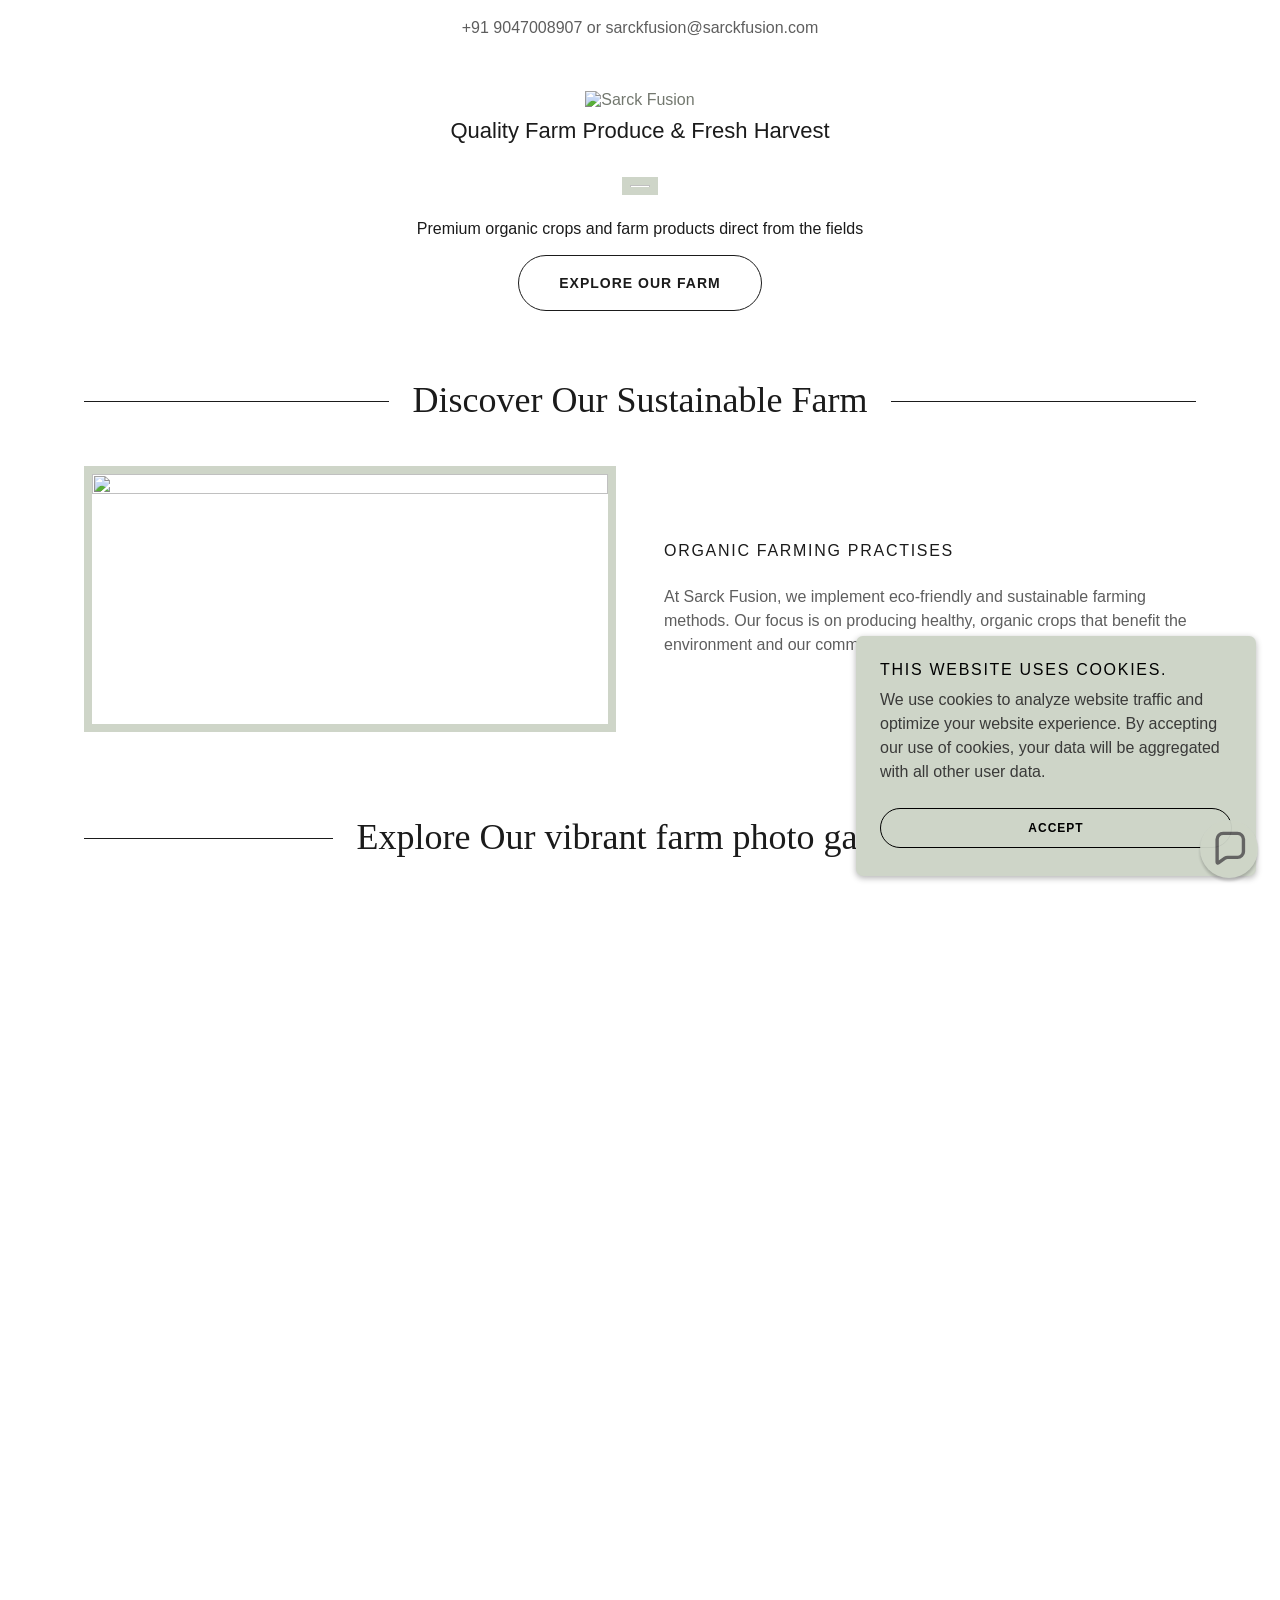
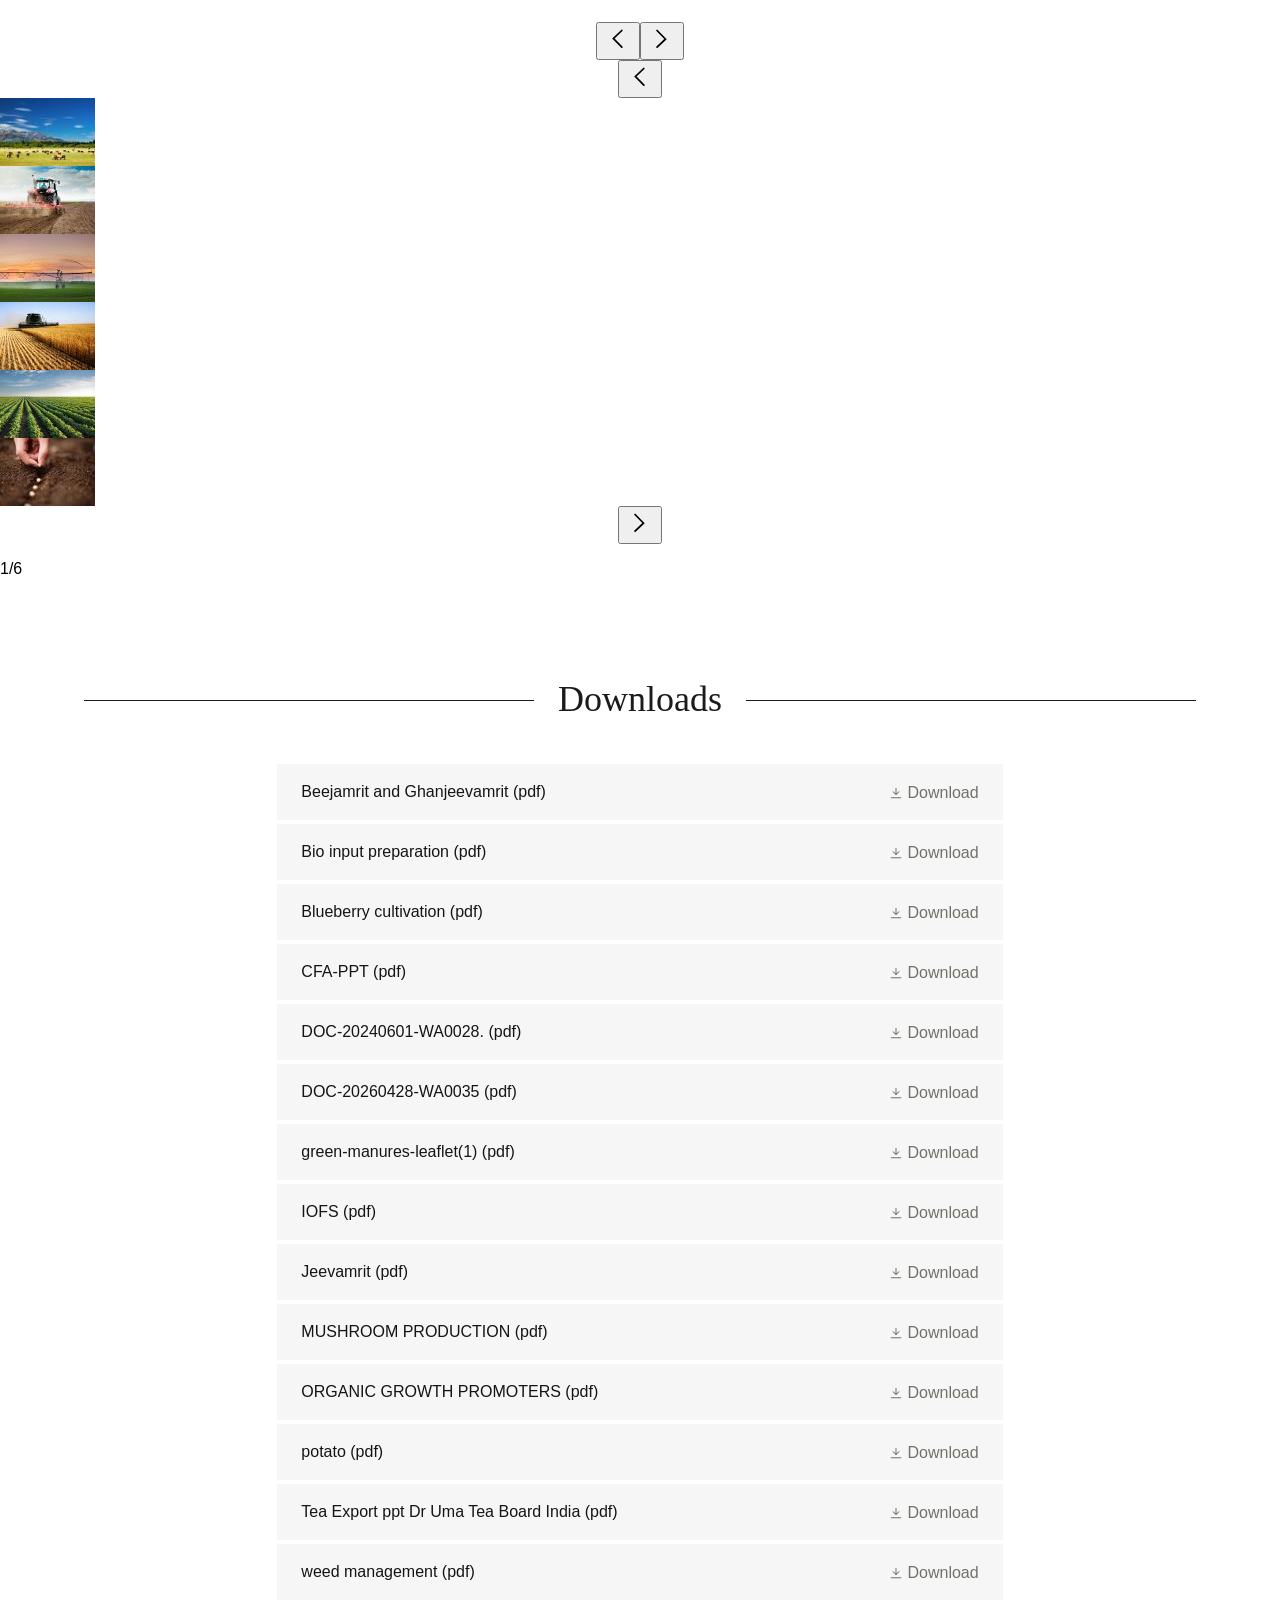
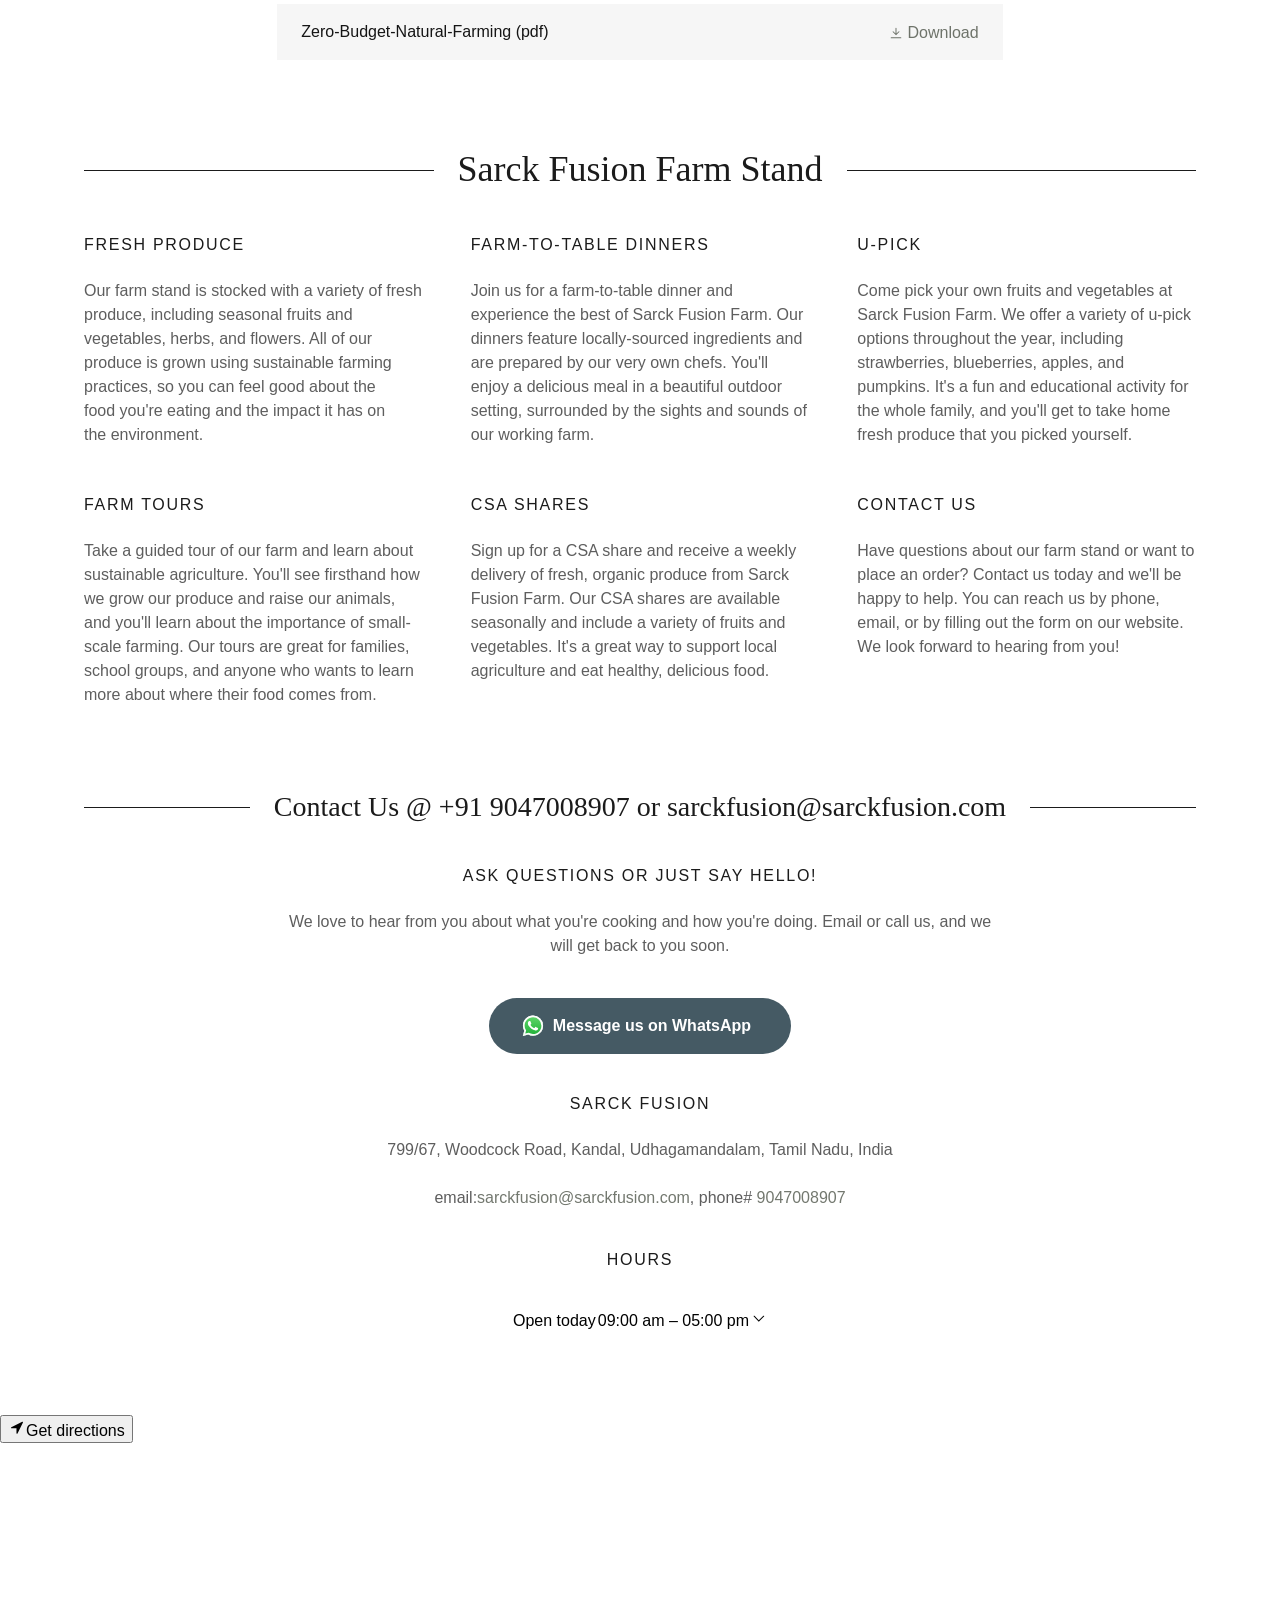
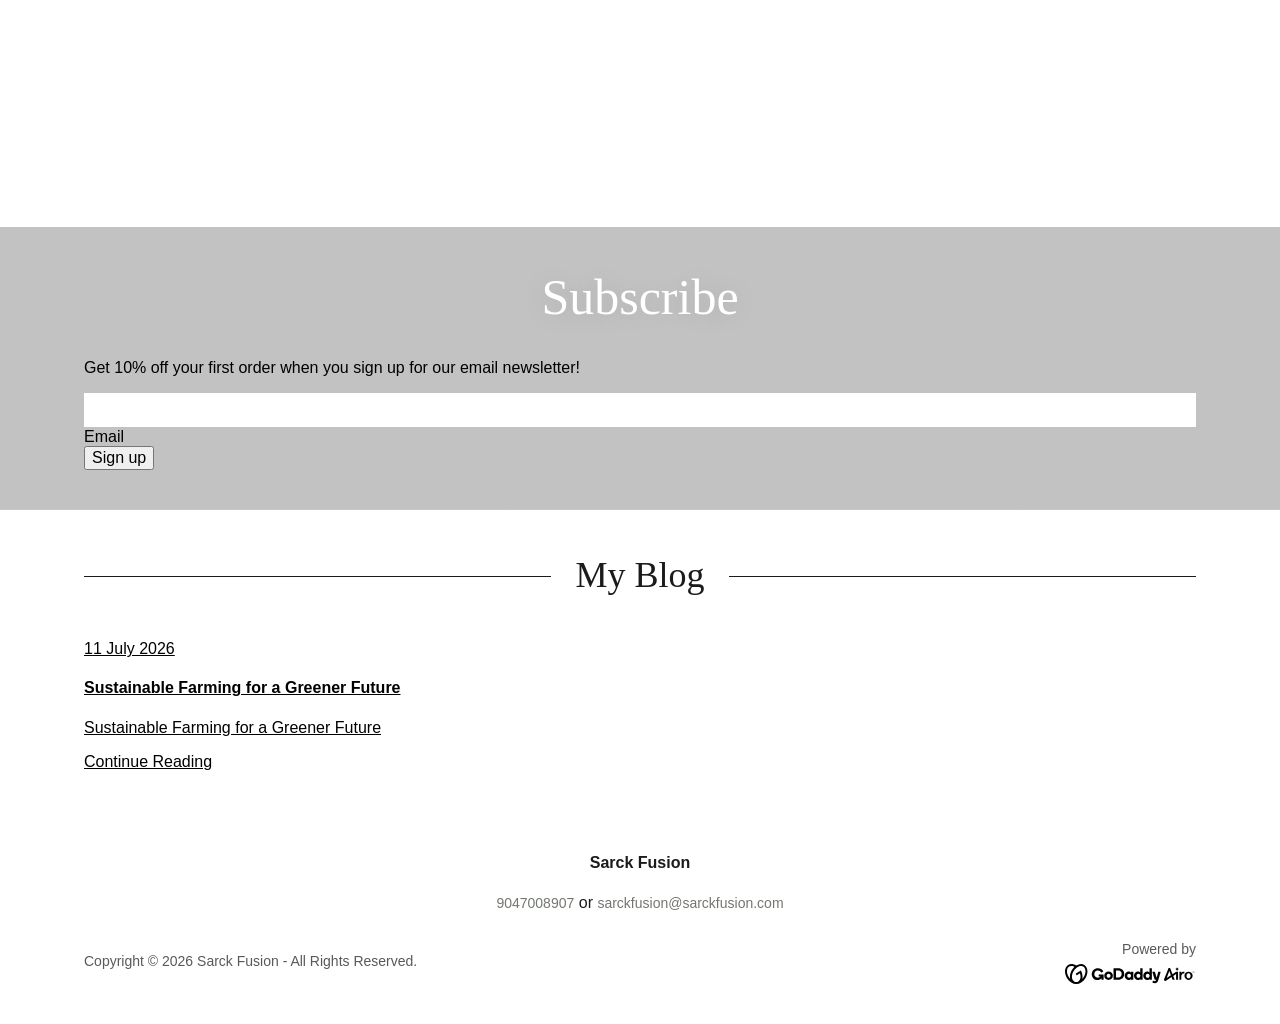
==== commit 61971db0: "Update index.html" ====
--- a/index.html
+++ b/index.html
@@ -596,7 +596,7 @@
 
 </style>
 <style data-glamor="cxs-default-sheet">.x .c1-1{letter-spacing:normal}.x .c1-2{text-transform:none}.x .c1-3{background-color:rgb(255, 255, 255)}.x .c1-4{width:100%}.x .c1-5 > div{position:relative}.x .c1-6 > div{overflow:hidden}.x .c1-7 > div{margin-top:auto}.x .c1-8 > div{margin-right:auto}.x .c1-9 > div{margin-bottom:auto}.x .c1-a > div{margin-left:auto}.x .c1-b{font-family:'Source Sans Pro', arial, sans-serif}.x .c1-c{font-size:16px}.x .c1-h{padding-top:40px}.x .c1-i{padding-bottom:40px}.x .c1-j{padding:0px !important}.x .c1-k:before{content:""}.x .c1-l:before{display:table}.x .c1-m:before{clear:both}.x .c1-n:after{content:""}.x .c1-o:after{display:table}.x .c1-p:after{clear:both}.x .c1-s{position:relative}.x .c1-t{text-align:center}.x .c1-u{padding-top:16px}.x .c1-v{padding-bottom:16px}.x .c1-w{display:none}.x .c1-y{margin-left:auto}.x .c1-z{margin-right:auto}.x .c1-10{padding-left:24px}.x .c1-11{padding-right:24px}.x .c1-12{max-width:100%}.x .c1-13{display:block}.x .c1-1b{word-wrap:break-word}.x .c1-1c{overflow-wrap:break-word}.x .c1-1d{line-height:1.5}.x .c1-1e{margin-top:0}.x .c1-1f{margin-bottom:0}.x .c1-1g{text-wrap:pretty}.x .c1-1h a{text-decoration:none}.x .c1-1i{font-weight:400}.x .c1-1j{color:rgb(94, 94, 94)}.x .c1-1l{letter-spacing:inherit}.x .c1-1m{text-transform:inherit}.x .c1-1n{text-decoration:none}.x .c1-1o{display:inline}.x .c1-1p{cursor:pointer}.x .c1-1q{color:inherit}.x .c1-1r{font-weight:inherit}.x .c1-1s:hover{color:currentColor}.x .c1-1t:active{color:currentColor}.x .c1-1u{background-color:rgb(206, 213, 200)}.x .c1-1v{padding-top:24px}.x .c1-1w{padding-bottom:24px}.x .c1-1y{padding-top:0px !important}.x .c1-1z{padding-bottom:0px !important}.x .c1-20{display:flex}.x .c1-21{box-sizing:border-box}.x .c1-22{flex-direction:row}.x .c1-23{flex-wrap:wrap}.x .c1-24{margin-right:-12px}.x .c1-25{margin-left:-12px}.x .c1-26{align-items:center}.x .c1-27{justify-content:center}.x .c1-28 cell{flex-basis:auto}.x .c1-29 cell{flex-grow:0}.x .c1-2e{flex-grow:0}.x .c1-2f{flex-shrink:1}.x .c1-2g{flex-basis:auto}.x .c1-2h{padding-top:0}.x .c1-2i{padding-right:12px}.x .c1-2j{padding-bottom:0}.x .c1-2k{padding-left:12px}.x .c1-2p{color:rgb(58, 58, 57)}.x .c1-2q{margin-top:32px}.x .c1-2r{margin-right:32px}.x .c1-2s{margin-bottom:32px}.x .c1-2t{margin-left:32px}.x .c1-2u{flex-grow:1}.x .c1-2v{flex-basis:0%}.x .c1-2z{display:inline-block}.x .c1-30{font-family:'Sacramento', serif, system-ui}.x .c1-31{font-size:18px}.x .c1-3a{border-top:0px}.x .c1-3b{border-right:0px}.x .c1-3c{border-bottom:0px}.x .c1-3d{border-left:0px}.x .c1-3e{width:auto}.x .c1-3f{color:rgb(115, 120, 111)}.x .c1-3g:hover{color:rgb(69, 72, 67)}.x .c1-3h:active{color:rgb(47, 49, 45)}.x .c1-3i{padding-right:0px}.x .c1-3j{padding-left:0px}.x .c1-3k{[object -object]:0px}.x .c1-3l{vertical-align:middle}.x .c1-3m{aspect-ratio:1 / 1}.x .c1-3n{object-fit:contain}.x .c1-3o{background-color:transparent}.x .c1-3p{height:80px}.x .c1-3q{transition:max-height .5s}.x .c1-3r{max-height:200px}.x .c1-3s{border-radius:0px}.x .c1-4b{margin-left:0px}.x .c1-4c{margin-right:0px}.x .c1-4d{width:inherit}.x .c1-4e{line-height:1.2}.x .c1-4f{line-height:1.25}.x .c1-4g{margin-top:8px}.x .c1-4h{white-space:pre-line}.x .c1-4i{font-size:22px}.x .c1-4j{color:rgb(27, 27, 27)}.x .c1-4o{word-wrap:normal !important}.x .c1-4p{overflow-wrap:normal !important}.x .c1-4q{visibility:hidden}.x .c1-4r{position:absolute}.x .c1-4s{overflow:visible}.x .c1-4t{left:0px}.x .c1-4u{height:auto}.x .c1-4v{margin-bottom:24px}.x .c1-4w{height:100%}.x .c1-4x{border-width:0 !important}.x .c1-4y{aspect-ratio:2 / 1}.x .c1-4z{border-color:rgb(206, 213, 200)}.x .c1-50{border-style:solid}.x .c1-51{border-top-width:8px}.x .c1-52{border-right-width:8px}.x .c1-53{border-bottom-width:8px}.x .c1-54{border-left-width:8px}.x .c1-55{max-height:500px}.x .c1-56{margin-bottom:16px}.x .c1-57 > p{margin-top:0}.x .c1-58 > p{margin-right:0}.x .c1-59 > p{margin-bottom:0}.x .c1-5a > p{margin-left:0}.x .c1-5c{font-size:inherit !important}.x .c1-5d{font-weight:700}.x .c1-5e{line-height:inherit}.x .c1-5f{font-style:italic}.x .c1-5g{text-decoration:line-through}.x .c1-5h{text-decoration:underline}.x .c1-5i{column-gap:24px}.x .c1-5j{row-gap:24px}.x .c1-5l{letter-spacing:1px}.x .c1-5m{text-transform:uppercase}.x .c1-5n{overflow:hidden}.x .c1-5o{transition:all .3s ease}.x .c1-5p{z-index:0}.x .c1-5q .btnAddon{content:""}.x .c1-5r .btnAddon{background-color:rgb(208, 214, 203)}.x .c1-5s .btnAddon{position:absolute}.x .c1-5t .btnAddon{width:0px}.x .c1-5u .btnAddon{height:120%}.x .c1-5v .btnAddon{bottom:-2px}.x .c1-5w .btnAddon{left:-32px}.x .c1-5x .btnAddon{transform:skewX(15deg)}.x .c1-5y .btnAddon{transition:all .3s ease}.x .c1-5z .btnAddon{z-index:-1}.x .c1-60{border-top-width:1px}.x .c1-61{border-right-width:1px}.x .c1-62{border-bottom-width:1px}.x .c1-63{border-left-width:1px}.x .c1-64{display:inline-flex}.x .c1-65{padding-left:40px}.x .c1-66{padding-right:40px}.x .c1-67{padding-top:8px}.x .c1-68{padding-bottom:8px}.x .c1-69{min-height:56px}.x .c1-6a{border-radius:48px}.x .c1-6b{border-color:currentColor}.x .c1-6c{text-shadow:none}.x .c1-6d{font-size:14px}.x .c1-6e:hover{background-color:rgb(208, 214, 203)}.x .c1-6f:hover .btnAddon{width:120%}.x .c1-6g:hover{color:rgb(0, 0, 0)}.x .c1-6h:hover{border-color:rgb(0, 0, 0)}.x .c1-6n{line-height:1.4}.x .c1-6o{margin-bottom:40px}.x .c1-6p{font-size:32px}.x .c1-6w{letter-spacing:unset}.x .c1-6x{text-transform:unset}.x .c1-6y{max-width:80%}.x .c1-6z:before{right:100%}.x .c1-70:before{margin-right:24px}.x .c1-71:before{height:1px}.x .c1-72:before{margin-top:-1px}.x .c1-73:before{background:currentColor}.x .c1-74:before{position:absolute}.x .c1-75:before{top:.75em}.x .c1-76:before{width:100vw}.x .c1-77:before{display:block}.x .c1-78:after{left:100%}.x .c1-79:after{margin-left:24px}.x .c1-7a:after{height:1px}.x .c1-7b:after{margin-top:-1px}.x .c1-7c:after{background:currentColor}.x .c1-7d:after{position:absolute}.x .c1-7e:after{top:.75em}.x .c1-7f:after{width:100vw}.x .c1-7g:after{display:block}.x .c1-7h{margin-bottom:-24px}.x .c1-7j{flex-basis:100%}.x .c1-7k{padding-bottom:48px}.x .c1-7m{justify-content:flex-start}.x .c1-7n{align-self:flex-start}.x .c1-7r{order:-1}.x .c1-7s{z-index:1}.x .c1-7t{flex-direction:column}.x .c1-7u > *{max-width:100%}.x .c1-7v{align-items:flex-start}.x .c1-7w{text-align:left}.x .c1-7x > :nth-child(n){margin-bottom:24px}.x .c1-7y  > :last-child{margin-bottom:0 !important}.x .c1-81{letter-spacing:0.107em}.x .c1-82 > p > ol{text-align:left}.x .c1-83 > p > ol{display:block}.x .c1-84 > p > ol{padding-left:1.3em}.x .c1-85 > p > ol{margin-left:16px}.x .c1-86 > p > ol{margin-right:16px}.x .c1-87 > p > ol{margin-top:auto}.x .c1-88 > p > ol{margin-bottom:auto}.x .c1-89 > p > ol{text-wrap:pretty}.x .c1-8a > p > ul{text-align:left}.x .c1-8b > p > ul{display:block}.x .c1-8c > p > ul{padding-left:1.3em}.x .c1-8d > p > ul{margin-left:16px}.x .c1-8e > p > ul{margin-right:16px}.x .c1-8f > p > ul{margin-top:auto}.x .c1-8g > p > ul{margin-bottom:auto}.x .c1-8h > p > ul{text-wrap:pretty}.x .c1-8i > ul{text-align:left}.x .c1-8j > ul{display:block}.x .c1-8k > ul{padding-left:1.3em}.x .c1-8l > ul{margin-left:16px}.x .c1-8m > ul{margin-right:16px}.x .c1-8n > ul{margin-top:auto}.x .c1-8o > ul{margin-bottom:auto}.x .c1-8p > ul{text-wrap:pretty}.x .c1-8q > ol{text-align:left}.x .c1-8r > ol{display:block}.x .c1-8s > ol{padding-left:1.3em}.x .c1-8t > ol{margin-left:16px}.x .c1-8u > ol{margin-right:16px}.x .c1-8v > ol{margin-top:auto}.x .c1-8w > ol{margin-bottom:auto}.x .c1-8x > ol{text-wrap:pretty}.x .c1-8y{margin-bottom:64px}.x .c1-8z{text-shadow:0px 2px 30px rgba(0, 0, 0, 0.12)}.x .c1-90{top:0px}.x .c1-91{position:absolute !important}.x .c1-92{background-position:center}.x .c1-93{background-size:auto, cover}.x .c1-94{background-blend-mode:normal}.x .c1-95{background-repeat:no-repeat}.x .c1-ax{opacity:0}.x .c1-ay{transition:opacity 0.5s}.x .c1-az:hover{opacity:1}.x .c1-b0{outline:none}.x .c1-b1{color:rgb(255, 255, 255)}.x .c1-b2{top:50%}.x .c1-b3{transform:translateY(-50%)}.x .c1-b4{background-color:rgba(22, 22, 22, 0.25)}.x .c1-b5:hover{background-color:rgba(22, 22, 22, 0.5)}.x .c1-b6:active{background-color:rgba(22, 22, 22, 0.5)}.x .c1-bb{right:0px}.x .c1-bc{margin-top:16px}.x .c1-bd{left:50%}.x .c1-be{transform:translateX(-50%)}.x .c1-bf{color:white}.x .c1-bg{height:68px}.x .c1-bh{width:50px}.x .c1-bi{background:rgba(0, 0, 0, 0.5)}.x .c1-bj{justify-content:flex-end}.x .c1-bk{bottom:0px}.x .c1-bl > *{background-color:rgba(22, 22, 22, 0.5)}.x .c1-bm > *{flex-basis:auto}.x .c1-bn > *{padding-top:8px}.x .c1-bo > *{padding-right:8px}.x .c1-bp > *{padding-bottom:8px}.x .c1-bq > *{padding-left:8px}.x .c1-br > :first-child{flex-grow:1}.x .c1-bs > :last-child{flex-grow:0}.x .c1-bt{color:rgb(110, 115, 106)}.x .c1-bu:hover{color:rgb(62, 65, 60)}.x .c1-bv:active{color:rgb(41, 42, 39)}.x .c1-bw{margin-bottom:4px}.x .c1-bx{justify-content:space-between}.x .c1-by{background-color:rgb(246, 246, 246)}.x .c1-bz:hover{background-color:rgba(0,0,0,.05) !important}.x .c1-c0{max-width:70%}.x .c1-c1{color:rgb(21, 21, 21)}.x .c1-c2 > :nth-child(2){margin-left:.25em}.x .c1-c7 > :nth-child(n){margin-bottom:0px}.x .c1-cd{border-bottom-width:0}.x .c1-ce{font-family:'Bitter', serif}.x .c1-cf{font-size:28px}.x .c1-cg  *{font-family:'Bitter', serif !important}.x .c1-ck{font-family:Helvetica Neue, Helvetica, Arial, sans-serif}.x .c1-cl{background-color:rgb(69, 90, 100)}.x .c1-cm{max-width:88%}.x .c1-cn > span{color:rgb(255, 255, 255)}.x .c1-co{border-top-width:0px}.x .c1-cp{border-right-width:0px}.x .c1-cq{border-bottom-width:0px}.x .c1-cr{border-left-width:0px}.x .c1-cs{border-style:none}.x .c1-ct:hover{background-color:rgb(79, 102, 114)}.x .c1-cu:hover:after{display:none}.x .c1-cv:after{display:none}.x .c1-cw:active{background-color:rgb(69, 90, 100)}.x .c1-d3{margin-left:-8px}.x .c1-d4{width:24px}.x .c1-d5{height:24px}.x .c1-d6{right:auto}.x .c1-d7{line-height:0}.x .c1-d8 > img{display:block}.x .c1-d9{margin-left:calc(24px + 8px)}.x .c1-da > :last-child{margin-bottom:0}.x .c1-db{white-space:nowrap}.x .c1-dc{padding-left:4px}.x .c1-dd{margin-top:4px}.x .c1-de{transition:transform .33s ease-in-out}.x .c1-df{transform:rotate(0deg)}.x .c1-dg{left:4px}.x .c1-dh{margin-top:40px}.x .c1-di{padding-bottom:30%}.x .c1-dl{transform:translate3d(0,0,0)}.x .c1-dm{left:56px}.x .c1-dn{top:8px}.x .c1-do{padding-top:4px}.x .c1-dp{padding-bottom:4px}.x .c1-dq{min-height:40px}.x .c1-dr{font-size:12px}.x .c1-dz{margin-left:-4px}.x .c1-e0{width:18px}.x .c1-e1{height:18px}.x .c1-e2{margin-left:calc(18px + 8px)}.x .c1-e3{background-size:cover}.x .c1-ep{margin-top:-4px}.x .c1-er{font-size:36px}.x .c1-f1{background-color:rgba(22, 22, 22, 0)}.x .c1-f2{border-color:rgb(255, 255, 255)}.x .c1-f3{padding-top:23px}.x .c1-f4{padding-bottom:7px}.x .c1-f5{padding-left:16px}.x .c1-f6{padding-right:16px}.x .c1-f7::placeholder{color:inherit}.x .c1-f8:focus{outline:none}.x .c1-f9:focus{box-shadow:inset 0 0 0 1px currentColor}.x .c1-fa:focus + label{font-size:12px}.x .c1-fb:focus + label{top:8px}.x .c1-fc:focus + label{color:rgb(255, 255, 255)}.x .c1-fd:not([value=""]) + label{font-size:12px}.x .c1-fe:not([value=""]) + label{top:8px}.x .c1-ff:not([value=""]) + label{color:rgb(255, 255, 255)}.x .c1-fg::-webkit-input-placeholder{color:inherit}.x .c1-fi{top:33%}.x .c1-fj{left:15px}.x .c1-fk{transition:all .15s ease}.x .c1-fl{pointer-events:none}.x .c1-fm .btnAddon{background-color:rgb(236, 241, 231)}.x .c1-fn:hover{background-color:rgb(236, 241, 231)}.x .c1-fo:hover{border-color:rgb(255, 255, 255)}.x .c1-fq{height:100vh}.x .c1-fr > svg{animation:balance 1s infinite cubic-bezier(.62,.06,.33,.79);}.x .c1-fs > svg{transform-origin:center}.x .c1-ft{transform:translate(-50%, -50%)}.x .c1-fu{color:rgb(89, 89, 89)}.x .c1-fz{position:fixed}.x .c1-g0{z-index:10000}.x .c1-g1{overflow-y:auto}.x .c1-g2{transition:all 1s ease-in}.x .c1-g3{box-shadow:0 2px 6px 0px rgba(0,0,0,0.3)}.x .c1-g4{contain:content}.x .c1-g5{bottom:-500px}.x .c1-gc{color:rgb(0, 0, 0)}.x .c1-gd{max-height:300px}.x .c1-gf .btnAddon{background-color:rgb(255, 255, 255)}.x .c1-gg{margin-top:24px}.x .c1-gh{word-break:break-word}.x .c1-gi{flex-basis:50%}.x .c1-gj:hover{background-color:rgb(255, 255, 255)}.x .c1-gk:hover{color:rgb(27, 27, 27)}.x .c1-gl:nth-child(2){margin-left:24px}.x .c1-gm{right:24px}.x .c1-gn{bottom:24px}.x .c1-go{z-index:9999}.x .c1-gp{width:65px}.x .c1-gq{height:65px}</style>
-<style data-glamor="cxs-media-sheet">@media (max-width: 450px){.x .c1-96{background-image:linear-gradient(to bottom, rgba(0, 0, 0, 0) 0%, rgba(0, 0, 0, 0) 100%), url("//img1.wsimg.com/isteam/stock/10674/:/rs=w:450,m")}}@media (max-width: 450px) and (-webkit-min-device-pixel-ratio: 2), (max-width: 450px) and (min-resolution: 192dpi){.x .c1-97{background-image:linear-gradient(to bottom, rgba(0, 0, 0, 0) 0%, rgba(0, 0, 0, 0) 100%), url("//img1.wsimg.com/isteam/stock/10674/:/rs=w:900,m")}}@media (max-width: 450px) and (-webkit-min-device-pixel-ratio: 3), (max-width: 450px) and (min-resolution: 288dpi){.x .c1-98{background-image:linear-gradient(to bottom, rgba(0, 0, 0, 0) 0%, rgba(0, 0, 0, 0) 100%), url("//img1.wsimg.com/isteam/stock/10674/:/rs=w:1350,m")}}@media (min-width: 451px) and (max-width: 767px){.x .c1-99{background-image:linear-gradient(to bottom, rgba(0, 0, 0, 0) 0%, rgba(0, 0, 0, 0) 100%), url("//img1.wsimg.com/isteam/stock/10674/:/rs=w:767,m")}}@media (min-width: 451px) and (max-width: 767px) and (-webkit-min-device-pixel-ratio: 2), (min-width: 451px) and (max-width: 767px) and (min-resolution: 192dpi){.x .c1-9a{background-image:linear-gradient(to bottom, rgba(0, 0, 0, 0) 0%, rgba(0, 0, 0, 0) 100%), url("//img1.wsimg.com/isteam/stock/10674/:/rs=w:1534,m")}}@media (min-width: 451px) and (max-width: 767px) and (-webkit-min-device-pixel-ratio: 3), (min-width: 451px) and (max-width: 767px) and (min-resolution: 288dpi){.x .c1-9b{background-image:linear-gradient(to bottom, rgba(0, 0, 0, 0) 0%, rgba(0, 0, 0, 0) 100%), url("//img1.wsimg.com/isteam/stock/10674/:/rs=w:2301,m")}}@media (min-width: 768px) and (max-width: 1023px){.x .c1-9c{background-image:linear-gradient(to bottom, rgba(0, 0, 0, 0) 0%, rgba(0, 0, 0, 0) 100%), url("//img1.wsimg.com/isteam/stock/10674/:/rs=w:1023,m")}}@media (min-width: 768px) and (max-width: 1023px) and (-webkit-min-device-pixel-ratio: 2), (min-width: 768px) and (max-width: 1023px) and (min-resolution: 192dpi){.x .c1-9d{background-image:linear-gradient(to bottom, rgba(0, 0, 0, 0) 0%, rgba(0, 0, 0, 0) 100%), url("//img1.wsimg.com/isteam/stock/10674/:/rs=w:2046,m")}}@media (min-width: 768px) and (max-width: 1023px) and (-webkit-min-device-pixel-ratio: 3), (min-width: 768px) and (max-width: 1023px) and (min-resolution: 288dpi){.x .c1-9e{background-image:linear-gradient(to bottom, rgba(0, 0, 0, 0) 0%, rgba(0, 0, 0, 0) 100%), url("//img1.wsimg.com/isteam/stock/10674/:/rs=w:3069,m")}}@media (min-width: 1024px) and (max-width: 1279px){.x .c1-9f{background-image:linear-gradient(to bottom, rgba(0, 0, 0, 0) 0%, rgba(0, 0, 0, 0) 100%), url("//img1.wsimg.com/isteam/stock/10674/:/rs=w:1279,m")}}@media (min-width: 1024px) and (max-width: 1279px) and (-webkit-min-device-pixel-ratio: 2), (min-width: 1024px) and (max-width: 1279px) and (min-resolution: 192dpi){.x .c1-9g{background-image:linear-gradient(to bottom, rgba(0, 0, 0, 0) 0%, rgba(0, 0, 0, 0) 100%), url("//img1.wsimg.com/isteam/stock/10674/:/rs=w:2558,m")}}@media (min-width: 1024px) and (max-width: 1279px) and (-webkit-min-device-pixel-ratio: 3), (min-width: 1024px) and (max-width: 1279px) and (min-resolution: 288dpi){.x .c1-9h{background-image:linear-gradient(to bottom, rgba(0, 0, 0, 0) 0%, rgba(0, 0, 0, 0) 100%), url("//img1.wsimg.com/isteam/stock/10674/:/rs=w:3837,m")}}@media (min-width: 1280px) and (max-width: 1535px){.x .c1-9i{background-image:linear-gradient(to bottom, rgba(0, 0, 0, 0) 0%, rgba(0, 0, 0, 0) 100%), url("//img1.wsimg.com/isteam/stock/10674/:/rs=w:1535,m")}}@media (min-width: 1280px) and (max-width: 1535px) and (-webkit-min-device-pixel-ratio: 2), (min-width: 1280px) and (max-width: 1535px) and (min-resolution: 192dpi){.x .c1-9j{background-image:linear-gradient(to bottom, rgba(0, 0, 0, 0) 0%, rgba(0, 0, 0, 0) 100%), url("//img1.wsimg.com/isteam/stock/10674/:/rs=w:3070,m")}}@media (min-width: 1280px) and (max-width: 1535px) and (-webkit-min-device-pixel-ratio: 3), (min-width: 1280px) and (max-width: 1535px) and (min-resolution: 288dpi){.x .c1-9k{background-image:linear-gradient(to bottom, rgba(0, 0, 0, 0) 0%, rgba(0, 0, 0, 0) 100%), url("//img1.wsimg.com/isteam/stock/10674/:/rs=w:4605,m")}}@media (min-width: 1536px) and (max-width: 1920px){.x .c1-9l{background-image:linear-gradient(to bottom, rgba(0, 0, 0, 0) 0%, rgba(0, 0, 0, 0) 100%), url("//img1.wsimg.com/isteam/stock/10674/:/rs=w:1920,m")}}@media (min-width: 1536px) and (max-width: 1920px) and (-webkit-min-device-pixel-ratio: 2), (min-width: 1536px) and (max-width: 1920px) and (min-resolution: 192dpi){.x .c1-9m{background-image:linear-gradient(to bottom, rgba(0, 0, 0, 0) 0%, rgba(0, 0, 0, 0) 100%), url("//img1.wsimg.com/isteam/stock/10674/:/rs=w:3840,m")}}@media (min-width: 1536px) and (max-width: 1920px) and (-webkit-min-device-pixel-ratio: 3), (min-width: 1536px) and (max-width: 1920px) and (min-resolution: 288dpi){.x .c1-9n{background-image:linear-gradient(to bottom, rgba(0, 0, 0, 0) 0%, rgba(0, 0, 0, 0) 100%), url("//img1.wsimg.com/isteam/stock/10674/:/rs=w:5760,m")}}@media (min-width: 1921px){.x .c1-9o{background-image:linear-gradient(to bottom, rgba(0, 0, 0, 0) 0%, rgba(0, 0, 0, 0) 100%), url("//img1.wsimg.com/isteam/stock/10674/:/rs=w:100%25")}}@media (min-width: 1921px) and (-webkit-min-device-pixel-ratio: 2), (min-width: 1921px) and (min-resolution: 192dpi){.x .c1-9p{background-image:linear-gradient(to bottom, rgba(0, 0, 0, 0) 0%, rgba(0, 0, 0, 0) 100%), url("//img1.wsimg.com/isteam/stock/10674/:/rs=w:100%25")}}@media (min-width: 1921px) and (-webkit-min-device-pixel-ratio: 3), (min-width: 1921px) and (min-resolution: 288dpi){.x .c1-9q{background-image:linear-gradient(to bottom, rgba(0, 0, 0, 0) 0%, rgba(0, 0, 0, 0) 100%), url("//img1.wsimg.com/isteam/stock/10674/:/rs=w:100%25")}}@media (max-width: 450px){.x .c1-9r{background-image:linear-gradient(to bottom, rgba(0, 0, 0, 0) 0%, rgba(0, 0, 0, 0) 100%), url("//img1.wsimg.com/isteam/stock/23400/:/rs=w:450,m")}}@media (max-width: 450px) and (-webkit-min-device-pixel-ratio: 2), (max-width: 450px) and (min-resolution: 192dpi){.x .c1-9s{background-image:linear-gradient(to bottom, rgba(0, 0, 0, 0) 0%, rgba(0, 0, 0, 0) 100%), url("//img1.wsimg.com/isteam/stock/23400/:/rs=w:900,m")}}@media (max-width: 450px) and (-webkit-min-device-pixel-ratio: 3), (max-width: 450px) and (min-resolution: 288dpi){.x .c1-9t{background-image:linear-gradient(to bottom, rgba(0, 0, 0, 0) 0%, rgba(0, 0, 0, 0) 100%), url("//img1.wsimg.com/isteam/stock/23400/:/rs=w:1350,m")}}@media (min-width: 451px) and (max-width: 767px){.x .c1-9u{background-image:linear-gradient(to bottom, rgba(0, 0, 0, 0) 0%, rgba(0, 0, 0, 0) 100%), url("//img1.wsimg.com/isteam/stock/23400/:/rs=w:767,m")}}@media (min-width: 451px) and (max-width: 767px) and (-webkit-min-device-pixel-ratio: 2), (min-width: 451px) and (max-width: 767px) and (min-resolution: 192dpi){.x .c1-9v{background-image:linear-gradient(to bottom, rgba(0, 0, 0, 0) 0%, rgba(0, 0, 0, 0) 100%), url("//img1.wsimg.com/isteam/stock/23400/:/rs=w:1534,m")}}@media (min-width: 451px) and (max-width: 767px) and (-webkit-min-device-pixel-ratio: 3), (min-width: 451px) and (max-width: 767px) and (min-resolution: 288dpi){.x .c1-9w{background-image:linear-gradient(to bottom, rgba(0, 0, 0, 0) 0%, rgba(0, 0, 0, 0) 100%), url("//img1.wsimg.com/isteam/stock/23400/:/rs=w:2301,m")}}@media (min-width: 768px) and (max-width: 1023px){.x .c1-9x{background-image:linear-gradient(to bottom, rgba(0, 0, 0, 0) 0%, rgba(0, 0, 0, 0) 100%), url("//img1.wsimg.com/isteam/stock/23400/:/rs=w:1023,m")}}@media (min-width: 768px) and (max-width: 1023px) and (-webkit-min-device-pixel-ratio: 2), (min-width: 768px) and (max-width: 1023px) and (min-resolution: 192dpi){.x .c1-9y{background-image:linear-gradient(to bottom, rgba(0, 0, 0, 0) 0%, rgba(0, 0, 0, 0) 100%), url("//img1.wsimg.com/isteam/stock/23400/:/rs=w:2046,m")}}@media (min-width: 768px) and (max-width: 1023px) and (-webkit-min-device-pixel-ratio: 3), (min-width: 768px) and (max-width: 1023px) and (min-resolution: 288dpi){.x .c1-9z{background-image:linear-gradient(to bottom, rgba(0, 0, 0, 0) 0%, rgba(0, 0, 0, 0) 100%), url("//img1.wsimg.com/isteam/stock/23400/:/rs=w:3069,m")}}@media (min-width: 1024px) and (max-width: 1279px){.x .c1-a0{background-image:linear-gradient(to bottom, rgba(0, 0, 0, 0) 0%, rgba(0, 0, 0, 0) 100%), url("//img1.wsimg.com/isteam/stock/23400/:/rs=w:1279,m")}}@media (min-width: 1024px) and (max-width: 1279px) and (-webkit-min-device-pixel-ratio: 2), (min-width: 1024px) and (max-width: 1279px) and (min-resolution: 192dpi){.x .c1-a1{background-image:linear-gradient(to bottom, rgba(0, 0, 0, 0) 0%, rgba(0, 0, 0, 0) 100%), url("//img1.wsimg.com/isteam/stock/23400/:/rs=w:2558,m")}}@media (min-width: 1024px) and (max-width: 1279px) and (-webkit-min-device-pixel-ratio: 3), (min-width: 1024px) and (max-width: 1279px) and (min-resolution: 288dpi){.x .c1-a2{background-image:linear-gradient(to bottom, rgba(0, 0, 0, 0) 0%, rgba(0, 0, 0, 0) 100%), url("//img1.wsimg.com/isteam/stock/23400/:/rs=w:3837,m")}}@media (min-width: 1280px) and (max-width: 1535px){.x .c1-a3{background-image:linear-gradient(to bottom, rgba(0, 0, 0, 0) 0%, rgba(0, 0, 0, 0) 100%), url("//img1.wsimg.com/isteam/stock/23400/:/rs=w:1535,m")}}@media (min-width: 1280px) and (max-width: 1535px) and (-webkit-min-device-pixel-ratio: 2), (min-width: 1280px) and (max-width: 1535px) and (min-resolution: 192dpi){.x .c1-a4{background-image:linear-gradient(to bottom, rgba(0, 0, 0, 0) 0%, rgba(0, 0, 0, 0) 100%), url("//img1.wsimg.com/isteam/stock/23400/:/rs=w:3070,m")}}@media (min-width: 1280px) and (max-width: 1535px) and (-webkit-min-device-pixel-ratio: 3), (min-width: 1280px) and (max-width: 1535px) and (min-resolution: 288dpi){.x .c1-a5{background-image:linear-gradient(to bottom, rgba(0, 0, 0, 0) 0%, rgba(0, 0, 0, 0) 100%), url("//img1.wsimg.com/isteam/stock/23400/:/rs=w:4605,m")}}@media (min-width: 1536px) and (max-width: 1920px){.x .c1-a6{background-image:linear-gradient(to bottom, rgba(0, 0, 0, 0) 0%, rgba(0, 0, 0, 0) 100%), url("//img1.wsimg.com/isteam/stock/23400/:/rs=w:1920,m")}}@media (min-width: 1536px) and (max-width: 1920px) and (-webkit-min-device-pixel-ratio: 2), (min-width: 1536px) and (max-width: 1920px) and (min-resolution: 192dpi){.x .c1-a7{background-image:linear-gradient(to bottom, rgba(0, 0, 0, 0) 0%, rgba(0, 0, 0, 0) 100%), url("//img1.wsimg.com/isteam/stock/23400/:/rs=w:3840,m")}}@media (min-width: 1536px) and (max-width: 1920px) and (-webkit-min-device-pixel-ratio: 3), (min-width: 1536px) and (max-width: 1920px) and (min-resolution: 288dpi){.x .c1-a8{background-image:linear-gradient(to bottom, rgba(0, 0, 0, 0) 0%, rgba(0, 0, 0, 0) 100%), url("//img1.wsimg.com/isteam/stock/23400/:/rs=w:5760,m")}}@media (min-width: 1921px){.x .c1-a9{background-image:linear-gradient(to bottom, rgba(0, 0, 0, 0) 0%, rgba(0, 0, 0, 0) 100%), url("//img1.wsimg.com/isteam/stock/23400/:/rs=w:100%25")}}@media (min-width: 1921px) and (-webkit-min-device-pixel-ratio: 2), (min-width: 1921px) and (min-resolution: 192dpi){.x .c1-aa{background-image:linear-gradient(to bottom, rgba(0, 0, 0, 0) 0%, rgba(0, 0, 0, 0) 100%), url("//img1.wsimg.com/isteam/stock/23400/:/rs=w:100%25")}}@media (min-width: 1921px) and (-webkit-min-device-pixel-ratio: 3), (min-width: 1921px) and (min-resolution: 288dpi){.x .c1-ab{background-image:linear-gradient(to bottom, rgba(0, 0, 0, 0) 0%, rgba(0, 0, 0, 0) 100%), url("//img1.wsimg.com/isteam/stock/23400/:/rs=w:100%25")}}@media (max-width: 450px){.x .c1-ac{background-image:linear-gradient(to bottom, rgba(0, 0, 0, 0) 0%, rgba(0, 0, 0, 0) 100%), url("//img1.wsimg.com/isteam/stock/14957/:/rs=w:450,m")}}@media (max-width: 450px) and (-webkit-min-device-pixel-ratio: 2), (max-width: 450px) and (min-resolution: 192dpi){.x .c1-ad{background-image:linear-gradient(to bottom, rgba(0, 0, 0, 0) 0%, rgba(0, 0, 0, 0) 100%), url("//img1.wsimg.com/isteam/stock/14957/:/rs=w:900,m")}}@media (max-width: 450px) and (-webkit-min-device-pixel-ratio: 3), (max-width: 450px) and (min-resolution: 288dpi){.x .c1-ae{background-image:linear-gradient(to bottom, rgba(0, 0, 0, 0) 0%, rgba(0, 0, 0, 0) 100%), url("//img1.wsimg.com/isteam/stock/14957/:/rs=w:1350,m")}}@media (min-width: 451px) and (max-width: 767px){.x .c1-af{background-image:linear-gradient(to bottom, rgba(0, 0, 0, 0) 0%, rgba(0, 0, 0, 0) 100%), url("//img1.wsimg.com/isteam/stock/14957/:/rs=w:767,m")}}@media (min-width: 451px) and (max-width: 767px) and (-webkit-min-device-pixel-ratio: 2), (min-width: 451px) and (max-width: 767px) and (min-resolution: 192dpi){.x .c1-ag{background-image:linear-gradient(to bottom, rgba(0, 0, 0, 0) 0%, rgba(0, 0, 0, 0) 100%), url("//img1.wsimg.com/isteam/stock/14957/:/rs=w:1534,m")}}@media (min-width: 451px) and (max-width: 767px) and (-webkit-min-device-pixel-ratio: 3), (min-width: 451px) and (max-width: 767px) and (min-resolution: 288dpi){.x .c1-ah{background-image:linear-gradient(to bottom, rgba(0, 0, 0, 0) 0%, rgba(0, 0, 0, 0) 100%), url("//img1.wsimg.com/isteam/stock/14957/:/rs=w:2301,m")}}@media (min-width: 768px) and (max-width: 1023px){.x .c1-ai{background-image:linear-gradient(to bottom, rgba(0, 0, 0, 0) 0%, rgba(0, 0, 0, 0) 100%), url("//img1.wsimg.com/isteam/stock/14957/:/rs=w:1023,m")}}@media (min-width: 768px) and (max-width: 1023px) and (-webkit-min-device-pixel-ratio: 2), (min-width: 768px) and (max-width: 1023px) and (min-resolution: 192dpi){.x .c1-aj{background-image:linear-gradient(to bottom, rgba(0, 0, 0, 0) 0%, rgba(0, 0, 0, 0) 100%), url("//img1.wsimg.com/isteam/stock/14957/:/rs=w:2046,m")}}@media (min-width: 768px) and (max-width: 1023px) and (-webkit-min-device-pixel-ratio: 3), (min-width: 768px) and (max-width: 1023px) and (min-resolution: 288dpi){.x .c1-ak{background-image:linear-gradient(to bottom, rgba(0, 0, 0, 0) 0%, rgba(0, 0, 0, 0) 100%), url("//img1.wsimg.com/isteam/stock/14957/:/rs=w:3069,m")}}@media (min-width: 1024px) and (max-width: 1279px){.x .c1-al{background-image:linear-gradient(to bottom, rgba(0, 0, 0, 0) 0%, rgba(0, 0, 0, 0) 100%), url("//img1.wsimg.com/isteam/stock/14957/:/rs=w:1279,m")}}@media (min-width: 1024px) and (max-width: 1279px) and (-webkit-min-device-pixel-ratio: 2), (min-width: 1024px) and (max-width: 1279px) and (min-resolution: 192dpi){.x .c1-am{background-image:linear-gradient(to bottom, rgba(0, 0, 0, 0) 0%, rgba(0, 0, 0, 0) 100%), url("//img1.wsimg.com/isteam/stock/14957/:/rs=w:2558,m")}}@media (min-width: 1024px) and (max-width: 1279px) and (-webkit-min-device-pixel-ratio: 3), (min-width: 1024px) and (max-width: 1279px) and (min-resolution: 288dpi){.x .c1-an{background-image:linear-gradient(to bottom, rgba(0, 0, 0, 0) 0%, rgba(0, 0, 0, 0) 100%), url("//img1.wsimg.com/isteam/stock/14957/:/rs=w:3837,m")}}@media (min-width: 1280px) and (max-width: 1535px){.x .c1-ao{background-image:linear-gradient(to bottom, rgba(0, 0, 0, 0) 0%, rgba(0, 0, 0, 0) 100%), url("//img1.wsimg.com/isteam/stock/14957/:/rs=w:1535,m")}}@media (min-width: 1280px) and (max-width: 1535px) and (-webkit-min-device-pixel-ratio: 2), (min-width: 1280px) and (max-width: 1535px) and (min-resolution: 192dpi){.x .c1-ap{background-image:linear-gradient(to bottom, rgba(0, 0, 0, 0) 0%, rgba(0, 0, 0, 0) 100%), url("//img1.wsimg.com/isteam/stock/14957/:/rs=w:3070,m")}}@media (min-width: 1280px) and (max-width: 1535px) and (-webkit-min-device-pixel-ratio: 3), (min-width: 1280px) and (max-width: 1535px) and (min-resolution: 288dpi){.x .c1-aq{background-image:linear-gradient(to bottom, rgba(0, 0, 0, 0) 0%, rgba(0, 0, 0, 0) 100%), url("//img1.wsimg.com/isteam/stock/14957/:/rs=w:4605,m")}}@media (min-width: 1536px) and (max-width: 1920px){.x .c1-ar{background-image:linear-gradient(to bottom, rgba(0, 0, 0, 0) 0%, rgba(0, 0, 0, 0) 100%), url("//img1.wsimg.com/isteam/stock/14957/:/rs=w:1920,m")}}@media (min-width: 1536px) and (max-width: 1920px) and (-webkit-min-device-pixel-ratio: 2), (min-width: 1536px) and (max-width: 1920px) and (min-resolution: 192dpi){.x .c1-as{background-image:linear-gradient(to bottom, rgba(0, 0, 0, 0) 0%, rgba(0, 0, 0, 0) 100%), url("//img1.wsimg.com/isteam/stock/14957/:/rs=w:3840,m")}}@media (min-width: 1536px) and (max-width: 1920px) and (-webkit-min-device-pixel-ratio: 3), (min-width: 1536px) and (max-width: 1920px) and (min-resolution: 288dpi){.x .c1-at{background-image:linear-gradient(to bottom, rgba(0, 0, 0, 0) 0%, rgba(0, 0, 0, 0) 100%), url("//img1.wsimg.com/isteam/stock/14957/:/rs=w:5760,m")}}@media (min-width: 1921px){.x .c1-au{background-image:linear-gradient(to bottom, rgba(0, 0, 0, 0) 0%, rgba(0, 0, 0, 0) 100%), url("//img1.wsimg.com/isteam/stock/14957/:/rs=w:100%25")}}@media (min-width: 1921px) and (-webkit-min-device-pixel-ratio: 2), (min-width: 1921px) and (min-resolution: 192dpi){.x .c1-av{background-image:linear-gradient(to bottom, rgba(0, 0, 0, 0) 0%, rgba(0, 0, 0, 0) 100%), url("//img1.wsimg.com/isteam/stock/14957/:/rs=w:100%25")}}@media (min-width: 1921px) and (-webkit-min-device-pixel-ratio: 3), (min-width: 1921px) and (min-resolution: 288dpi){.x .c1-aw{background-image:linear-gradient(to bottom, rgba(0, 0, 0, 0) 0%, rgba(0, 0, 0, 0) 100%), url("//img1.wsimg.com/isteam/stock/14957/:/rs=w:100%25")}}@media (max-width: 450px){.x .c1-e4{background-image:linear-gradient(to bottom, rgba(0, 0, 0, 0.24) 0%, rgba(0, 0, 0, 0.24) 100%), url("//img1.wsimg.com/isteam/stock/103713/:/rs=w:450,m")}}@media (max-width: 450px) and (-webkit-min-device-pixel-ratio: 2), (max-width: 450px) and (min-resolution: 192dpi){.x .c1-e5{background-image:linear-gradient(to bottom, rgba(0, 0, 0, 0.24) 0%, rgba(0, 0, 0, 0.24) 100%), url("//img1.wsimg.com/isteam/stock/103713/:/rs=w:900,m")}}@media (max-width: 450px) and (-webkit-min-device-pixel-ratio: 3), (max-width: 450px) and (min-resolution: 288dpi){.x .c1-e6{background-image:linear-gradient(to bottom, rgba(0, 0, 0, 0.24) 0%, rgba(0, 0, 0, 0.24) 100%), url("//img1.wsimg.com/isteam/stock/103713/:/rs=w:1350,m")}}@media (min-width: 451px) and (max-width: 767px){.x .c1-e7{background-image:linear-gradient(to bottom, rgba(0, 0, 0, 0.24) 0%, rgba(0, 0, 0, 0.24) 100%), url("//img1.wsimg.com/isteam/stock/103713/:/rs=w:767,m")}}@media (min-width: 451px) and (max-width: 767px) and (-webkit-min-device-pixel-ratio: 2), (min-width: 451px) and (max-width: 767px) and (min-resolution: 192dpi){.x .c1-e8{background-image:linear-gradient(to bottom, rgba(0, 0, 0, 0.24) 0%, rgba(0, 0, 0, 0.24) 100%), url("//img1.wsimg.com/isteam/stock/103713/:/rs=w:1534,m")}}@media (min-width: 451px) and (max-width: 767px) and (-webkit-min-device-pixel-ratio: 3), (min-width: 451px) and (max-width: 767px) and (min-resolution: 288dpi){.x .c1-e9{background-image:linear-gradient(to bottom, rgba(0, 0, 0, 0.24) 0%, rgba(0, 0, 0, 0.24) 100%), url("//img1.wsimg.com/isteam/stock/103713/:/rs=w:2301,m")}}@media (min-width: 768px) and (max-width: 1023px){.x .c1-ea{background-image:linear-gradient(to bottom, rgba(0, 0, 0, 0.24) 0%, rgba(0, 0, 0, 0.24) 100%), url("//img1.wsimg.com/isteam/stock/103713/:/rs=w:1023,m")}}@media (min-width: 768px) and (max-width: 1023px) and (-webkit-min-device-pixel-ratio: 2), (min-width: 768px) and (max-width: 1023px) and (min-resolution: 192dpi){.x .c1-eb{background-image:linear-gradient(to bottom, rgba(0, 0, 0, 0.24) 0%, rgba(0, 0, 0, 0.24) 100%), url("//img1.wsimg.com/isteam/stock/103713/:/rs=w:2046,m")}}@media (min-width: 768px) and (max-width: 1023px) and (-webkit-min-device-pixel-ratio: 3), (min-width: 768px) and (max-width: 1023px) and (min-resolution: 288dpi){.x .c1-ec{background-image:linear-gradient(to bottom, rgba(0, 0, 0, 0.24) 0%, rgba(0, 0, 0, 0.24) 100%), url("//img1.wsimg.com/isteam/stock/103713/:/rs=w:3069,m")}}@media (min-width: 1024px) and (max-width: 1279px){.x .c1-ed{background-image:linear-gradient(to bottom, rgba(0, 0, 0, 0.24) 0%, rgba(0, 0, 0, 0.24) 100%), url("//img1.wsimg.com/isteam/stock/103713/:/rs=w:1279,m")}}@media (min-width: 1024px) and (max-width: 1279px) and (-webkit-min-device-pixel-ratio: 2), (min-width: 1024px) and (max-width: 1279px) and (min-resolution: 192dpi){.x .c1-ee{background-image:linear-gradient(to bottom, rgba(0, 0, 0, 0.24) 0%, rgba(0, 0, 0, 0.24) 100%), url("//img1.wsimg.com/isteam/stock/103713/:/rs=w:2558,m")}}@media (min-width: 1024px) and (max-width: 1279px) and (-webkit-min-device-pixel-ratio: 3), (min-width: 1024px) and (max-width: 1279px) and (min-resolution: 288dpi){.x .c1-ef{background-image:linear-gradient(to bottom, rgba(0, 0, 0, 0.24) 0%, rgba(0, 0, 0, 0.24) 100%), url("//img1.wsimg.com/isteam/stock/103713/:/rs=w:3837,m")}}@media (min-width: 1280px) and (max-width: 1535px){.x .c1-eg{background-image:linear-gradient(to bottom, rgba(0, 0, 0, 0.24) 0%, rgba(0, 0, 0, 0.24) 100%), url("//img1.wsimg.com/isteam/stock/103713/:/rs=w:1535,m")}}@media (min-width: 1280px) and (max-width: 1535px) and (-webkit-min-device-pixel-ratio: 2), (min-width: 1280px) and (max-width: 1535px) and (min-resolution: 192dpi){.x .c1-eh{background-image:linear-gradient(to bottom, rgba(0, 0, 0, 0.24) 0%, rgba(0, 0, 0, 0.24) 100%), url("//img1.wsimg.com/isteam/stock/103713/:/rs=w:3070,m")}}@media (min-width: 1280px) and (max-width: 1535px) and (-webkit-min-device-pixel-ratio: 3), (min-width: 1280px) and (max-width: 1535px) and (min-resolution: 288dpi){.x .c1-ei{background-image:linear-gradient(to bottom, rgba(0, 0, 0, 0.24) 0%, rgba(0, 0, 0, 0.24) 100%), url("//img1.wsimg.com/isteam/stock/103713/:/rs=w:4605,m")}}@media (min-width: 1536px) and (max-width: 1920px){.x .c1-ej{background-image:linear-gradient(to bottom, rgba(0, 0, 0, 0.24) 0%, rgba(0, 0, 0, 0.24) 100%), url("//img1.wsimg.com/isteam/stock/103713/:/rs=w:1920,m")}}@media (min-width: 1536px) and (max-width: 1920px) and (-webkit-min-device-pixel-ratio: 2), (min-width: 1536px) and (max-width: 1920px) and (min-resolution: 192dpi){.x .c1-ek{background-image:linear-gradient(to bottom, rgba(0, 0, 0, 0.24) 0%, rgba(0, 0, 0, 0.24) 100%), url("//img1.wsimg.com/isteam/stock/103713/:/rs=w:3840,m")}}@media (min-width: 1536px) and (max-width: 1920px) and (-webkit-min-device-pixel-ratio: 3), (min-width: 1536px) and (max-width: 1920px) and (min-resolution: 288dpi){.x .c1-el{background-image:linear-gradient(to bottom, rgba(0, 0, 0, 0.24) 0%, rgba(0, 0, 0, 0.24) 100%), url("//img1.wsimg.com/isteam/stock/103713/:/rs=w:5760,m")}}@media (min-width: 1921px){.x .c1-em{background-image:linear-gradient(to bottom, rgba(0, 0, 0, 0.24) 0%, rgba(0, 0, 0, 0.24) 100%), url("//img1.wsimg.com/isteam/stock/103713/:/rs=w:100%25")}}@media (min-width: 1921px) and (-webkit-min-device-pixel-ratio: 2), (min-width: 1921px) and (min-resolution: 192dpi){.x .c1-en{background-image:linear-gradient(to bottom, rgba(0, 0, 0, 0.24) 0%, rgba(0, 0, 0, 0.24) 100%), url("//img1.wsimg.com/isteam/stock/103713/:/rs=w:100%25")}}@media (min-width: 1921px) and (-webkit-min-device-pixel-ratio: 3), (min-width: 1921px) and (min-resolution: 288dpi){.x .c1-eo{background-image:linear-gradient(to bottom, rgba(0, 0, 0, 0.24) 0%, rgba(0, 0, 0, 0.24) 100%), url("//img1.wsimg.com/isteam/stock/103713/:/rs=w:100%25")}}</style>
+<style data-glamor="cxs-media-sheet">@media (max-width: 450px){.x .c1-96{background-image:linear-gradient(to bottom, rgba(0, 0, 0, 0) 0%, rgba(0, 0, 0, 0) 100%), url("https:https://img1.wsimg.com/isteam/stock/10674/:/rs=w:450,m")}}@media (max-width: 450px) and (-webkit-min-device-pixel-ratio: 2), (max-width: 450px) and (min-resolution: 192dpi){.x .c1-97{background-image:linear-gradient(to bottom, rgba(0, 0, 0, 0) 0%, rgba(0, 0, 0, 0) 100%), url("https:https://img1.wsimg.com/isteam/stock/10674/:/rs=w:900,m")}}@media (max-width: 450px) and (-webkit-min-device-pixel-ratio: 3), (max-width: 450px) and (min-resolution: 288dpi){.x .c1-98{background-image:linear-gradient(to bottom, rgba(0, 0, 0, 0) 0%, rgba(0, 0, 0, 0) 100%), url("https:https://img1.wsimg.com/isteam/stock/10674/:/rs=w:1350,m")}}@media (min-width: 451px) and (max-width: 767px){.x .c1-99{background-image:linear-gradient(to bottom, rgba(0, 0, 0, 0) 0%, rgba(0, 0, 0, 0) 100%), url("https:https://img1.wsimg.com/isteam/stock/10674/:/rs=w:767,m")}}@media (min-width: 451px) and (max-width: 767px) and (-webkit-min-device-pixel-ratio: 2), (min-width: 451px) and (max-width: 767px) and (min-resolution: 192dpi){.x .c1-9a{background-image:linear-gradient(to bottom, rgba(0, 0, 0, 0) 0%, rgba(0, 0, 0, 0) 100%), url("https:https://img1.wsimg.com/isteam/stock/10674/:/rs=w:1534,m")}}@media (min-width: 451px) and (max-width: 767px) and (-webkit-min-device-pixel-ratio: 3), (min-width: 451px) and (max-width: 767px) and (min-resolution: 288dpi){.x .c1-9b{background-image:linear-gradient(to bottom, rgba(0, 0, 0, 0) 0%, rgba(0, 0, 0, 0) 100%), url("https:https://img1.wsimg.com/isteam/stock/10674/:/rs=w:2301,m")}}@media (min-width: 768px) and (max-width: 1023px){.x .c1-9c{background-image:linear-gradient(to bottom, rgba(0, 0, 0, 0) 0%, rgba(0, 0, 0, 0) 100%), url("https:https://img1.wsimg.com/isteam/stock/10674/:/rs=w:1023,m")}}@media (min-width: 768px) and (max-width: 1023px) and (-webkit-min-device-pixel-ratio: 2), (min-width: 768px) and (max-width: 1023px) and (min-resolution: 192dpi){.x .c1-9d{background-image:linear-gradient(to bottom, rgba(0, 0, 0, 0) 0%, rgba(0, 0, 0, 0) 100%), url("https:https://img1.wsimg.com/isteam/stock/10674/:/rs=w:2046,m")}}@media (min-width: 768px) and (max-width: 1023px) and (-webkit-min-device-pixel-ratio: 3), (min-width: 768px) and (max-width: 1023px) and (min-resolution: 288dpi){.x .c1-9e{background-image:linear-gradient(to bottom, rgba(0, 0, 0, 0) 0%, rgba(0, 0, 0, 0) 100%), url("https:https://img1.wsimg.com/isteam/stock/10674/:/rs=w:3069,m")}}@media (min-width: 1024px) and (max-width: 1279px){.x .c1-9f{background-image:linear-gradient(to bottom, rgba(0, 0, 0, 0) 0%, rgba(0, 0, 0, 0) 100%), url("https:https://img1.wsimg.com/isteam/stock/10674/:/rs=w:1279,m")}}@media (min-width: 1024px) and (max-width: 1279px) and (-webkit-min-device-pixel-ratio: 2), (min-width: 1024px) and (max-width: 1279px) and (min-resolution: 192dpi){.x .c1-9g{background-image:linear-gradient(to bottom, rgba(0, 0, 0, 0) 0%, rgba(0, 0, 0, 0) 100%), url("https:https://img1.wsimg.com/isteam/stock/10674/:/rs=w:2558,m")}}@media (min-width: 1024px) and (max-width: 1279px) and (-webkit-min-device-pixel-ratio: 3), (min-width: 1024px) and (max-width: 1279px) and (min-resolution: 288dpi){.x .c1-9h{background-image:linear-gradient(to bottom, rgba(0, 0, 0, 0) 0%, rgba(0, 0, 0, 0) 100%), url("https:https://img1.wsimg.com/isteam/stock/10674/:/rs=w:3837,m")}}@media (min-width: 1280px) and (max-width: 1535px){.x .c1-9i{background-image:linear-gradient(to bottom, rgba(0, 0, 0, 0) 0%, rgba(0, 0, 0, 0) 100%), url("https:https://img1.wsimg.com/isteam/stock/10674/:/rs=w:1535,m")}}@media (min-width: 1280px) and (max-width: 1535px) and (-webkit-min-device-pixel-ratio: 2), (min-width: 1280px) and (max-width: 1535px) and (min-resolution: 192dpi){.x .c1-9j{background-image:linear-gradient(to bottom, rgba(0, 0, 0, 0) 0%, rgba(0, 0, 0, 0) 100%), url("https:https://img1.wsimg.com/isteam/stock/10674/:/rs=w:3070,m")}}@media (min-width: 1280px) and (max-width: 1535px) and (-webkit-min-device-pixel-ratio: 3), (min-width: 1280px) and (max-width: 1535px) and (min-resolution: 288dpi){.x .c1-9k{background-image:linear-gradient(to bottom, rgba(0, 0, 0, 0) 0%, rgba(0, 0, 0, 0) 100%), url("https:https://img1.wsimg.com/isteam/stock/10674/:/rs=w:4605,m")}}@media (min-width: 1536px) and (max-width: 1920px){.x .c1-9l{background-image:linear-gradient(to bottom, rgba(0, 0, 0, 0) 0%, rgba(0, 0, 0, 0) 100%), url("https:https://img1.wsimg.com/isteam/stock/10674/:/rs=w:1920,m")}}@media (min-width: 1536px) and (max-width: 1920px) and (-webkit-min-device-pixel-ratio: 2), (min-width: 1536px) and (max-width: 1920px) and (min-resolution: 192dpi){.x .c1-9m{background-image:linear-gradient(to bottom, rgba(0, 0, 0, 0) 0%, rgba(0, 0, 0, 0) 100%), url("https:https://img1.wsimg.com/isteam/stock/10674/:/rs=w:3840,m")}}@media (min-width: 1536px) and (max-width: 1920px) and (-webkit-min-device-pixel-ratio: 3), (min-width: 1536px) and (max-width: 1920px) and (min-resolution: 288dpi){.x .c1-9n{background-image:linear-gradient(to bottom, rgba(0, 0, 0, 0) 0%, rgba(0, 0, 0, 0) 100%), url("https:https://img1.wsimg.com/isteam/stock/10674/:/rs=w:5760,m")}}@media (min-width: 1921px){.x .c1-9o{background-image:linear-gradient(to bottom, rgba(0, 0, 0, 0) 0%, rgba(0, 0, 0, 0) 100%), url("https:https://img1.wsimg.com/isteam/stock/10674/:/rs=w:100%25")}}@media (min-width: 1921px) and (-webkit-min-device-pixel-ratio: 2), (min-width: 1921px) and (min-resolution: 192dpi){.x .c1-9p{background-image:linear-gradient(to bottom, rgba(0, 0, 0, 0) 0%, rgba(0, 0, 0, 0) 100%), url("https:https://img1.wsimg.com/isteam/stock/10674/:/rs=w:100%25")}}@media (min-width: 1921px) and (-webkit-min-device-pixel-ratio: 3), (min-width: 1921px) and (min-resolution: 288dpi){.x .c1-9q{background-image:linear-gradient(to bottom, rgba(0, 0, 0, 0) 0%, rgba(0, 0, 0, 0) 100%), url("https:https://img1.wsimg.com/isteam/stock/10674/:/rs=w:100%25")}}@media (max-width: 450px){.x .c1-9r{background-image:linear-gradient(to bottom, rgba(0, 0, 0, 0) 0%, rgba(0, 0, 0, 0) 100%), url("//img1.wsimg.com/isteam/stock/23400/:/rs=w:450,m")}}@media (max-width: 450px) and (-webkit-min-device-pixel-ratio: 2), (max-width: 450px) and (min-resolution: 192dpi){.x .c1-9s{background-image:linear-gradient(to bottom, rgba(0, 0, 0, 0) 0%, rgba(0, 0, 0, 0) 100%), url("//img1.wsimg.com/isteam/stock/23400/:/rs=w:900,m")}}@media (max-width: 450px) and (-webkit-min-device-pixel-ratio: 3), (max-width: 450px) and (min-resolution: 288dpi){.x .c1-9t{background-image:linear-gradient(to bottom, rgba(0, 0, 0, 0) 0%, rgba(0, 0, 0, 0) 100%), url("//img1.wsimg.com/isteam/stock/23400/:/rs=w:1350,m")}}@media (min-width: 451px) and (max-width: 767px){.x .c1-9u{background-image:linear-gradient(to bottom, rgba(0, 0, 0, 0) 0%, rgba(0, 0, 0, 0) 100%), url("//img1.wsimg.com/isteam/stock/23400/:/rs=w:767,m")}}@media (min-width: 451px) and (max-width: 767px) and (-webkit-min-device-pixel-ratio: 2), (min-width: 451px) and (max-width: 767px) and (min-resolution: 192dpi){.x .c1-9v{background-image:linear-gradient(to bottom, rgba(0, 0, 0, 0) 0%, rgba(0, 0, 0, 0) 100%), url("//img1.wsimg.com/isteam/stock/23400/:/rs=w:1534,m")}}@media (min-width: 451px) and (max-width: 767px) and (-webkit-min-device-pixel-ratio: 3), (min-width: 451px) and (max-width: 767px) and (min-resolution: 288dpi){.x .c1-9w{background-image:linear-gradient(to bottom, rgba(0, 0, 0, 0) 0%, rgba(0, 0, 0, 0) 100%), url("//img1.wsimg.com/isteam/stock/23400/:/rs=w:2301,m")}}@media (min-width: 768px) and (max-width: 1023px){.x .c1-9x{background-image:linear-gradient(to bottom, rgba(0, 0, 0, 0) 0%, rgba(0, 0, 0, 0) 100%), url("//img1.wsimg.com/isteam/stock/23400/:/rs=w:1023,m")}}@media (min-width: 768px) and (max-width: 1023px) and (-webkit-min-device-pixel-ratio: 2), (min-width: 768px) and (max-width: 1023px) and (min-resolution: 192dpi){.x .c1-9y{background-image:linear-gradient(to bottom, rgba(0, 0, 0, 0) 0%, rgba(0, 0, 0, 0) 100%), url("//img1.wsimg.com/isteam/stock/23400/:/rs=w:2046,m")}}@media (min-width: 768px) and (max-width: 1023px) and (-webkit-min-device-pixel-ratio: 3), (min-width: 768px) and (max-width: 1023px) and (min-resolution: 288dpi){.x .c1-9z{background-image:linear-gradient(to bottom, rgba(0, 0, 0, 0) 0%, rgba(0, 0, 0, 0) 100%), url("//img1.wsimg.com/isteam/stock/23400/:/rs=w:3069,m")}}@media (min-width: 1024px) and (max-width: 1279px){.x .c1-a0{background-image:linear-gradient(to bottom, rgba(0, 0, 0, 0) 0%, rgba(0, 0, 0, 0) 100%), url("//img1.wsimg.com/isteam/stock/23400/:/rs=w:1279,m")}}@media (min-width: 1024px) and (max-width: 1279px) and (-webkit-min-device-pixel-ratio: 2), (min-width: 1024px) and (max-width: 1279px) and (min-resolution: 192dpi){.x .c1-a1{background-image:linear-gradient(to bottom, rgba(0, 0, 0, 0) 0%, rgba(0, 0, 0, 0) 100%), url("//img1.wsimg.com/isteam/stock/23400/:/rs=w:2558,m")}}@media (min-width: 1024px) and (max-width: 1279px) and (-webkit-min-device-pixel-ratio: 3), (min-width: 1024px) and (max-width: 1279px) and (min-resolution: 288dpi){.x .c1-a2{background-image:linear-gradient(to bottom, rgba(0, 0, 0, 0) 0%, rgba(0, 0, 0, 0) 100%), url("//img1.wsimg.com/isteam/stock/23400/:/rs=w:3837,m")}}@media (min-width: 1280px) and (max-width: 1535px){.x .c1-a3{background-image:linear-gradient(to bottom, rgba(0, 0, 0, 0) 0%, rgba(0, 0, 0, 0) 100%), url("//img1.wsimg.com/isteam/stock/23400/:/rs=w:1535,m")}}@media (min-width: 1280px) and (max-width: 1535px) and (-webkit-min-device-pixel-ratio: 2), (min-width: 1280px) and (max-width: 1535px) and (min-resolution: 192dpi){.x .c1-a4{background-image:linear-gradient(to bottom, rgba(0, 0, 0, 0) 0%, rgba(0, 0, 0, 0) 100%), url("//img1.wsimg.com/isteam/stock/23400/:/rs=w:3070,m")}}@media (min-width: 1280px) and (max-width: 1535px) and (-webkit-min-device-pixel-ratio: 3), (min-width: 1280px) and (max-width: 1535px) and (min-resolution: 288dpi){.x .c1-a5{background-image:linear-gradient(to bottom, rgba(0, 0, 0, 0) 0%, rgba(0, 0, 0, 0) 100%), url("//img1.wsimg.com/isteam/stock/23400/:/rs=w:4605,m")}}@media (min-width: 1536px) and (max-width: 1920px){.x .c1-a6{background-image:linear-gradient(to bottom, rgba(0, 0, 0, 0) 0%, rgba(0, 0, 0, 0) 100%), url("//img1.wsimg.com/isteam/stock/23400/:/rs=w:1920,m")}}@media (min-width: 1536px) and (max-width: 1920px) and (-webkit-min-device-pixel-ratio: 2), (min-width: 1536px) and (max-width: 1920px) and (min-resolution: 192dpi){.x .c1-a7{background-image:linear-gradient(to bottom, rgba(0, 0, 0, 0) 0%, rgba(0, 0, 0, 0) 100%), url("//img1.wsimg.com/isteam/stock/23400/:/rs=w:3840,m")}}@media (min-width: 1536px) and (max-width: 1920px) and (-webkit-min-device-pixel-ratio: 3), (min-width: 1536px) and (max-width: 1920px) and (min-resolution: 288dpi){.x .c1-a8{background-image:linear-gradient(to bottom, rgba(0, 0, 0, 0) 0%, rgba(0, 0, 0, 0) 100%), url("//img1.wsimg.com/isteam/stock/23400/:/rs=w:5760,m")}}@media (min-width: 1921px){.x .c1-a9{background-image:linear-gradient(to bottom, rgba(0, 0, 0, 0) 0%, rgba(0, 0, 0, 0) 100%), url("//img1.wsimg.com/isteam/stock/23400/:/rs=w:100%25")}}@media (min-width: 1921px) and (-webkit-min-device-pixel-ratio: 2), (min-width: 1921px) and (min-resolution: 192dpi){.x .c1-aa{background-image:linear-gradient(to bottom, rgba(0, 0, 0, 0) 0%, rgba(0, 0, 0, 0) 100%), url("//img1.wsimg.com/isteam/stock/23400/:/rs=w:100%25")}}@media (min-width: 1921px) and (-webkit-min-device-pixel-ratio: 3), (min-width: 1921px) and (min-resolution: 288dpi){.x .c1-ab{background-image:linear-gradient(to bottom, rgba(0, 0, 0, 0) 0%, rgba(0, 0, 0, 0) 100%), url("//img1.wsimg.com/isteam/stock/23400/:/rs=w:100%25")}}@media (max-width: 450px){.x .c1-ac{background-image:linear-gradient(to bottom, rgba(0, 0, 0, 0) 0%, rgba(0, 0, 0, 0) 100%), url("//img1.wsimg.com/isteam/stock/14957/:/rs=w:450,m")}}@media (max-width: 450px) and (-webkit-min-device-pixel-ratio: 2), (max-width: 450px) and (min-resolution: 192dpi){.x .c1-ad{background-image:linear-gradient(to bottom, rgba(0, 0, 0, 0) 0%, rgba(0, 0, 0, 0) 100%), url("//img1.wsimg.com/isteam/stock/14957/:/rs=w:900,m")}}@media (max-width: 450px) and (-webkit-min-device-pixel-ratio: 3), (max-width: 450px) and (min-resolution: 288dpi){.x .c1-ae{background-image:linear-gradient(to bottom, rgba(0, 0, 0, 0) 0%, rgba(0, 0, 0, 0) 100%), url("//img1.wsimg.com/isteam/stock/14957/:/rs=w:1350,m")}}@media (min-width: 451px) and (max-width: 767px){.x .c1-af{background-image:linear-gradient(to bottom, rgba(0, 0, 0, 0) 0%, rgba(0, 0, 0, 0) 100%), url("//img1.wsimg.com/isteam/stock/14957/:/rs=w:767,m")}}@media (min-width: 451px) and (max-width: 767px) and (-webkit-min-device-pixel-ratio: 2), (min-width: 451px) and (max-width: 767px) and (min-resolution: 192dpi){.x .c1-ag{background-image:linear-gradient(to bottom, rgba(0, 0, 0, 0) 0%, rgba(0, 0, 0, 0) 100%), url("//img1.wsimg.com/isteam/stock/14957/:/rs=w:1534,m")}}@media (min-width: 451px) and (max-width: 767px) and (-webkit-min-device-pixel-ratio: 3), (min-width: 451px) and (max-width: 767px) and (min-resolution: 288dpi){.x .c1-ah{background-image:linear-gradient(to bottom, rgba(0, 0, 0, 0) 0%, rgba(0, 0, 0, 0) 100%), url("//img1.wsimg.com/isteam/stock/14957/:/rs=w:2301,m")}}@media (min-width: 768px) and (max-width: 1023px){.x .c1-ai{background-image:linear-gradient(to bottom, rgba(0, 0, 0, 0) 0%, rgba(0, 0, 0, 0) 100%), url("//img1.wsimg.com/isteam/stock/14957/:/rs=w:1023,m")}}@media (min-width: 768px) and (max-width: 1023px) and (-webkit-min-device-pixel-ratio: 2), (min-width: 768px) and (max-width: 1023px) and (min-resolution: 192dpi){.x .c1-aj{background-image:linear-gradient(to bottom, rgba(0, 0, 0, 0) 0%, rgba(0, 0, 0, 0) 100%), url("//img1.wsimg.com/isteam/stock/14957/:/rs=w:2046,m")}}@media (min-width: 768px) and (max-width: 1023px) and (-webkit-min-device-pixel-ratio: 3), (min-width: 768px) and (max-width: 1023px) and (min-resolution: 288dpi){.x .c1-ak{background-image:linear-gradient(to bottom, rgba(0, 0, 0, 0) 0%, rgba(0, 0, 0, 0) 100%), url("//img1.wsimg.com/isteam/stock/14957/:/rs=w:3069,m")}}@media (min-width: 1024px) and (max-width: 1279px){.x .c1-al{background-image:linear-gradient(to bottom, rgba(0, 0, 0, 0) 0%, rgba(0, 0, 0, 0) 100%), url("//img1.wsimg.com/isteam/stock/14957/:/rs=w:1279,m")}}@media (min-width: 1024px) and (max-width: 1279px) and (-webkit-min-device-pixel-ratio: 2), (min-width: 1024px) and (max-width: 1279px) and (min-resolution: 192dpi){.x .c1-am{background-image:linear-gradient(to bottom, rgba(0, 0, 0, 0) 0%, rgba(0, 0, 0, 0) 100%), url("//img1.wsimg.com/isteam/stock/14957/:/rs=w:2558,m")}}@media (min-width: 1024px) and (max-width: 1279px) and (-webkit-min-device-pixel-ratio: 3), (min-width: 1024px) and (max-width: 1279px) and (min-resolution: 288dpi){.x .c1-an{background-image:linear-gradient(to bottom, rgba(0, 0, 0, 0) 0%, rgba(0, 0, 0, 0) 100%), url("//img1.wsimg.com/isteam/stock/14957/:/rs=w:3837,m")}}@media (min-width: 1280px) and (max-width: 1535px){.x .c1-ao{background-image:linear-gradient(to bottom, rgba(0, 0, 0, 0) 0%, rgba(0, 0, 0, 0) 100%), url("//img1.wsimg.com/isteam/stock/14957/:/rs=w:1535,m")}}@media (min-width: 1280px) and (max-width: 1535px) and (-webkit-min-device-pixel-ratio: 2), (min-width: 1280px) and (max-width: 1535px) and (min-resolution: 192dpi){.x .c1-ap{background-image:linear-gradient(to bottom, rgba(0, 0, 0, 0) 0%, rgba(0, 0, 0, 0) 100%), url("//img1.wsimg.com/isteam/stock/14957/:/rs=w:3070,m")}}@media (min-width: 1280px) and (max-width: 1535px) and (-webkit-min-device-pixel-ratio: 3), (min-width: 1280px) and (max-width: 1535px) and (min-resolution: 288dpi){.x .c1-aq{background-image:linear-gradient(to bottom, rgba(0, 0, 0, 0) 0%, rgba(0, 0, 0, 0) 100%), url("//img1.wsimg.com/isteam/stock/14957/:/rs=w:4605,m")}}@media (min-width: 1536px) and (max-width: 1920px){.x .c1-ar{background-image:linear-gradient(to bottom, rgba(0, 0, 0, 0) 0%, rgba(0, 0, 0, 0) 100%), url("//img1.wsimg.com/isteam/stock/14957/:/rs=w:1920,m")}}@media (min-width: 1536px) and (max-width: 1920px) and (-webkit-min-device-pixel-ratio: 2), (min-width: 1536px) and (max-width: 1920px) and (min-resolution: 192dpi){.x .c1-as{background-image:linear-gradient(to bottom, rgba(0, 0, 0, 0) 0%, rgba(0, 0, 0, 0) 100%), url("//img1.wsimg.com/isteam/stock/14957/:/rs=w:3840,m")}}@media (min-width: 1536px) and (max-width: 1920px) and (-webkit-min-device-pixel-ratio: 3), (min-width: 1536px) and (max-width: 1920px) and (min-resolution: 288dpi){.x .c1-at{background-image:linear-gradient(to bottom, rgba(0, 0, 0, 0) 0%, rgba(0, 0, 0, 0) 100%), url("//img1.wsimg.com/isteam/stock/14957/:/rs=w:5760,m")}}@media (min-width: 1921px){.x .c1-au{background-image:linear-gradient(to bottom, rgba(0, 0, 0, 0) 0%, rgba(0, 0, 0, 0) 100%), url("//img1.wsimg.com/isteam/stock/14957/:/rs=w:100%25")}}@media (min-width: 1921px) and (-webkit-min-device-pixel-ratio: 2), (min-width: 1921px) and (min-resolution: 192dpi){.x .c1-av{background-image:linear-gradient(to bottom, rgba(0, 0, 0, 0) 0%, rgba(0, 0, 0, 0) 100%), url("//img1.wsimg.com/isteam/stock/14957/:/rs=w:100%25")}}@media (min-width: 1921px) and (-webkit-min-device-pixel-ratio: 3), (min-width: 1921px) and (min-resolution: 288dpi){.x .c1-aw{background-image:linear-gradient(to bottom, rgba(0, 0, 0, 0) 0%, rgba(0, 0, 0, 0) 100%), url("//img1.wsimg.com/isteam/stock/14957/:/rs=w:100%25")}}@media (max-width: 450px){.x .c1-e4{background-image:linear-gradient(to bottom, rgba(0, 0, 0, 0.24) 0%, rgba(0, 0, 0, 0.24) 100%), url("//img1.wsimg.com/isteam/stock/103713/:/rs=w:450,m")}}@media (max-width: 450px) and (-webkit-min-device-pixel-ratio: 2), (max-width: 450px) and (min-resolution: 192dpi){.x .c1-e5{background-image:linear-gradient(to bottom, rgba(0, 0, 0, 0.24) 0%, rgba(0, 0, 0, 0.24) 100%), url("//img1.wsimg.com/isteam/stock/103713/:/rs=w:900,m")}}@media (max-width: 450px) and (-webkit-min-device-pixel-ratio: 3), (max-width: 450px) and (min-resolution: 288dpi){.x .c1-e6{background-image:linear-gradient(to bottom, rgba(0, 0, 0, 0.24) 0%, rgba(0, 0, 0, 0.24) 100%), url("//img1.wsimg.com/isteam/stock/103713/:/rs=w:1350,m")}}@media (min-width: 451px) and (max-width: 767px){.x .c1-e7{background-image:linear-gradient(to bottom, rgba(0, 0, 0, 0.24) 0%, rgba(0, 0, 0, 0.24) 100%), url("//img1.wsimg.com/isteam/stock/103713/:/rs=w:767,m")}}@media (min-width: 451px) and (max-width: 767px) and (-webkit-min-device-pixel-ratio: 2), (min-width: 451px) and (max-width: 767px) and (min-resolution: 192dpi){.x .c1-e8{background-image:linear-gradient(to bottom, rgba(0, 0, 0, 0.24) 0%, rgba(0, 0, 0, 0.24) 100%), url("//img1.wsimg.com/isteam/stock/103713/:/rs=w:1534,m")}}@media (min-width: 451px) and (max-width: 767px) and (-webkit-min-device-pixel-ratio: 3), (min-width: 451px) and (max-width: 767px) and (min-resolution: 288dpi){.x .c1-e9{background-image:linear-gradient(to bottom, rgba(0, 0, 0, 0.24) 0%, rgba(0, 0, 0, 0.24) 100%), url("//img1.wsimg.com/isteam/stock/103713/:/rs=w:2301,m")}}@media (min-width: 768px) and (max-width: 1023px){.x .c1-ea{background-image:linear-gradient(to bottom, rgba(0, 0, 0, 0.24) 0%, rgba(0, 0, 0, 0.24) 100%), url("//img1.wsimg.com/isteam/stock/103713/:/rs=w:1023,m")}}@media (min-width: 768px) and (max-width: 1023px) and (-webkit-min-device-pixel-ratio: 2), (min-width: 768px) and (max-width: 1023px) and (min-resolution: 192dpi){.x .c1-eb{background-image:linear-gradient(to bottom, rgba(0, 0, 0, 0.24) 0%, rgba(0, 0, 0, 0.24) 100%), url("//img1.wsimg.com/isteam/stock/103713/:/rs=w:2046,m")}}@media (min-width: 768px) and (max-width: 1023px) and (-webkit-min-device-pixel-ratio: 3), (min-width: 768px) and (max-width: 1023px) and (min-resolution: 288dpi){.x .c1-ec{background-image:linear-gradient(to bottom, rgba(0, 0, 0, 0.24) 0%, rgba(0, 0, 0, 0.24) 100%), url("//img1.wsimg.com/isteam/stock/103713/:/rs=w:3069,m")}}@media (min-width: 1024px) and (max-width: 1279px){.x .c1-ed{background-image:linear-gradient(to bottom, rgba(0, 0, 0, 0.24) 0%, rgba(0, 0, 0, 0.24) 100%), url("//img1.wsimg.com/isteam/stock/103713/:/rs=w:1279,m")}}@media (min-width: 1024px) and (max-width: 1279px) and (-webkit-min-device-pixel-ratio: 2), (min-width: 1024px) and (max-width: 1279px) and (min-resolution: 192dpi){.x .c1-ee{background-image:linear-gradient(to bottom, rgba(0, 0, 0, 0.24) 0%, rgba(0, 0, 0, 0.24) 100%), url("//img1.wsimg.com/isteam/stock/103713/:/rs=w:2558,m")}}@media (min-width: 1024px) and (max-width: 1279px) and (-webkit-min-device-pixel-ratio: 3), (min-width: 1024px) and (max-width: 1279px) and (min-resolution: 288dpi){.x .c1-ef{background-image:linear-gradient(to bottom, rgba(0, 0, 0, 0.24) 0%, rgba(0, 0, 0, 0.24) 100%), url("//img1.wsimg.com/isteam/stock/103713/:/rs=w:3837,m")}}@media (min-width: 1280px) and (max-width: 1535px){.x .c1-eg{background-image:linear-gradient(to bottom, rgba(0, 0, 0, 0.24) 0%, rgba(0, 0, 0, 0.24) 100%), url("//img1.wsimg.com/isteam/stock/103713/:/rs=w:1535,m")}}@media (min-width: 1280px) and (max-width: 1535px) and (-webkit-min-device-pixel-ratio: 2), (min-width: 1280px) and (max-width: 1535px) and (min-resolution: 192dpi){.x .c1-eh{background-image:linear-gradient(to bottom, rgba(0, 0, 0, 0.24) 0%, rgba(0, 0, 0, 0.24) 100%), url("//img1.wsimg.com/isteam/stock/103713/:/rs=w:3070,m")}}@media (min-width: 1280px) and (max-width: 1535px) and (-webkit-min-device-pixel-ratio: 3), (min-width: 1280px) and (max-width: 1535px) and (min-resolution: 288dpi){.x .c1-ei{background-image:linear-gradient(to bottom, rgba(0, 0, 0, 0.24) 0%, rgba(0, 0, 0, 0.24) 100%), url("//img1.wsimg.com/isteam/stock/103713/:/rs=w:4605,m")}}@media (min-width: 1536px) and (max-width: 1920px){.x .c1-ej{background-image:linear-gradient(to bottom, rgba(0, 0, 0, 0.24) 0%, rgba(0, 0, 0, 0.24) 100%), url("//img1.wsimg.com/isteam/stock/103713/:/rs=w:1920,m")}}@media (min-width: 1536px) and (max-width: 1920px) and (-webkit-min-device-pixel-ratio: 2), (min-width: 1536px) and (max-width: 1920px) and (min-resolution: 192dpi){.x .c1-ek{background-image:linear-gradient(to bottom, rgba(0, 0, 0, 0.24) 0%, rgba(0, 0, 0, 0.24) 100%), url("//img1.wsimg.com/isteam/stock/103713/:/rs=w:3840,m")}}@media (min-width: 1536px) and (max-width: 1920px) and (-webkit-min-device-pixel-ratio: 3), (min-width: 1536px) and (max-width: 1920px) and (min-resolution: 288dpi){.x .c1-el{background-image:linear-gradient(to bottom, rgba(0, 0, 0, 0.24) 0%, rgba(0, 0, 0, 0.24) 100%), url("//img1.wsimg.com/isteam/stock/103713/:/rs=w:5760,m")}}@media (min-width: 1921px){.x .c1-em{background-image:linear-gradient(to bottom, rgba(0, 0, 0, 0.24) 0%, rgba(0, 0, 0, 0.24) 100%), url("//img1.wsimg.com/isteam/stock/103713/:/rs=w:100%25")}}@media (min-width: 1921px) and (-webkit-min-device-pixel-ratio: 2), (min-width: 1921px) and (min-resolution: 192dpi){.x .c1-en{background-image:linear-gradient(to bottom, rgba(0, 0, 0, 0.24) 0%, rgba(0, 0, 0, 0.24) 100%), url("//img1.wsimg.com/isteam/stock/103713/:/rs=w:100%25")}}@media (min-width: 1921px) and (-webkit-min-device-pixel-ratio: 3), (min-width: 1921px) and (min-resolution: 288dpi){.x .c1-eo{background-image:linear-gradient(to bottom, rgba(0, 0, 0, 0.24) 0%, rgba(0, 0, 0, 0.24) 100%), url("//img1.wsimg.com/isteam/stock/103713/:/rs=w:100%25")}}</style>
 <style data-glamor="cxs-xs-sheet">@media (max-width: 767px){.x .c1-q{padding-top:32px}}@media (max-width: 767px){.x .c1-r{padding-bottom:32px}}@media (max-width: 767px){.x .c1-1k{font-size:14px}}@media (max-width: 767px){.x .c1-32{width:100%}}@media (max-width: 767px){.x .c1-33{display:flex}}@media (max-width: 767px){.x .c1-34{justify-content:center}}@media (max-width: 767px){.x .c1-3t{max-width:224px}}@media (max-width: 767px){.x .c1-3u{display:block}}@media (max-width: 767px){.x .c1-3v{max-height:80px}}@media (max-width: 767px){.x .c1-3w{margin-top:0}}@media (max-width: 767px){.x .c1-3x{margin-right:auto}}@media (max-width: 767px){.x .c1-3y{margin-bottom:0}}@media (max-width: 767px){.x .c1-3z{margin-left:auto}}@media (max-width: 767px){.x .c1-40{height:100px}}@media (max-width: 767px){.x .c1-41{width:auto}}@media (max-width: 767px){.x .c1-5k{flex-direction:column}}@media (max-width: 767px){.x .c1-6q{margin-bottom:24px}}@media (max-width: 767px){.x .c1-7z > :nth-child(n){margin-bottom:16px}}@media (max-width: 767px){.x .c1-80  > :last-child{margin-bottom:0 !important}}@media (max-width: 767px){.x .c1-c3{display:none}}@media (max-width: 767px){.x .c1-c4 > :nth-child(n){margin-bottom:24px}}@media (max-width: 767px){.x .c1-cx{padding-left:16px}}@media (max-width: 767px){.x .c1-cy{padding-right:16px}}@media (max-width: 767px){.x .c1-dj{margin-top:0px}}@media (max-width: 767px){.x .c1-dk{min-height:200px}}@media (max-width: 767px){.x .c1-ds{font-size:12px}}@media (max-width: 767px){.x .c1-dt{left:8px}}@media (max-width: 767px){.x .c1-du{max-width:90%}}@media (max-width: 767px){.x .c1-fh{font-size:16px}}</style>
 <style data-glamor="cxs-sm-sheet">@media (min-width: 768px){.x .c1-d{font-size:16px}}@media (min-width: 768px){.x .c1-14{width:100%}}@media (min-width: 768px){.x .c1-15{display:flex}}@media (min-width: 768px){.x .c1-16{align-items:center}}@media (min-width: 768px){.x .c1-17{justify-content:center}}@media (min-width: 768px){.x .c1-2a{margin-top:0}}@media (min-width: 768px){.x .c1-2b{margin-right:-24px}}@media (min-width: 768px){.x .c1-2c{margin-bottom:0}}@media (min-width: 768px){.x .c1-2d{margin-left:-24px}}@media (min-width: 768px){.x .c1-2l{padding-top:0}}@media (min-width: 768px){.x .c1-2m{padding-right:24px}}@media (min-width: 768px){.x .c1-2n{padding-bottom:0}}@media (min-width: 768px){.x .c1-2o{padding-left:24px}}@media (min-width: 768px) and (max-width: 1023px){.x .c1-35{width:100%}}@media (min-width: 768px){.x .c1-36{font-size:18px}}@media (min-width: 768px) and (max-width: 1023px){.x .c1-42{display:block}}@media (min-width: 768px) and (max-width: 1023px){.x .c1-43{max-height:80px}}@media (min-width: 768px) and (max-width: 1023px){.x .c1-44{margin-top:0}}@media (min-width: 768px) and (max-width: 1023px){.x .c1-45{margin-right:auto}}@media (min-width: 768px) and (max-width: 1023px){.x .c1-46{margin-bottom:0}}@media (min-width: 768px) and (max-width: 1023px){.x .c1-47{margin-left:auto}}@media (min-width: 768px){.x .c1-4k{font-size:22px}}@media (min-width: 768px){.x .c1-6i{width:auto}}@media (min-width: 768px){.x .c1-6j{font-size:14px}}@media (min-width: 768px){.x .c1-6r{font-size:34px}}@media (min-width: 768px){.x .c1-7i{margin-bottom:-48px}}@media (min-width: 768px){.x .c1-7l{padding-bottom:48px}}@media (min-width: 768px){.x .c1-7o{flex-basis:50%}}@media (min-width: 768px){.x .c1-7p{max-width:50%}}@media (min-width: 768px) and (max-width: 1023px){.x .c1-c9{position:absolute}}@media (min-width: 768px) and (max-width: 1023px){.x .c1-cc{position:relative}}@media (min-width: 768px){.x .c1-ch{margin-left:8.333333333333332%}}@media (min-width: 768px){.x .c1-ci{flex-basis:83.33333333333334%}}@media (min-width: 768px){.x .c1-cj{max-width:83.33333333333334%}}@media (min-width: 768px){.x .c1-dv{font-size:12px}}@media (min-width: 768px){.x .c1-es{font-size:43px}}@media (min-width: 768px){.x .c1-ew{flex-direction:row}}@media (min-width: 768px){.x .c1-ex{margin-top:4px}}@media (min-width: 768px){.x .c1-ey{margin-bottom:4px}}@media (min-width: 768px){.x .c1-ez{margin-right:24px}}@media (min-width: 768px){.x .c1-f0{height:100%}}@media (min-width: 768px){.x .c1-fp{max-width:30%}}@media (min-width: 768px){.x .c1-g6{width:400px}}@media (min-width: 768px){.x .c1-g7{max-height:500px}}@media (min-width: 768px){.x .c1-g8{border-radius:7px}}@media (min-width: 768px){.x .c1-g9{margin-top:24px}}@media (min-width: 768px){.x .c1-ga{margin-bottom:24px}}@media (min-width: 768px){.x .c1-gb{margin-left:24px}}@media (min-width: 768px){.x .c1-ge{max-height:200px}}</style>
 <style data-glamor="cxs-md-sheet">@media (min-width: 1024px){.x .c1-e{font-size:16px}}@media (min-width: 1024px){.x .c1-x{display:inline-block}}@media (min-width: 1024px){.x .c1-18{width:984px}}@media (min-width: 1024px){.x .c1-1x{display:none}}@media (min-width: 1024px){.x .c1-2w{margin-left:16.666666666666664%}}@media (min-width: 1024px){.x .c1-2x{flex-basis:66.66666666666666%}}@media (min-width: 1024px){.x .c1-2y{max-width:66.66666666666666%}}@media (min-width: 1024px){.x .c1-37{font-size:18px}}@media (min-width: 1024px){.x .c1-48{height:100px}}@media (min-width: 1024px){.x .c1-49{width:auto}}@media (min-width: 1024px){.x .c1-4a{max-height:100px}}@media (min-width: 1024px){.x .c1-4l{font-size:22px}}@media (min-width: 1024px){.x .c1-5b{margin-top:none}}@media (min-width: 1024px){.x .c1-6k{font-size:14px}}@media (min-width: 1024px){.x .c1-6s{text-align:center}}@media (min-width: 1024px){.x .c1-6t{font-size:34px}}@media (min-width: 1024px){.x .c1-7q{margin-bottom:0}}@media (min-width: 1024px){.x .c1-b7{padding-top:8px}}@media (min-width: 1024px){.x .c1-b8{padding-bottom:8px}}@media (min-width: 1024px){.x .c1-b9{padding-left:4px}}@media (min-width: 1024px){.x .c1-ba{padding-right:4px}}@media (min-width: 1024px){.x .c1-c5{flex-basis:33.33333333333333%}}@media (min-width: 1024px){.x .c1-c6{max-width:33.33333333333333%}}@media (min-width: 1024px){.x .c1-c8{display:block}}@media (min-width: 1024px){.x .c1-ca{position:absolute}}@media (min-width: 1024px){.x .c1-cb{position:relative}}@media (min-width: 1024px){.x .c1-cz{background-color:rgb(69, 90, 100)}}@media (min-width: 1024px){.x .c1-d0{color:rgb(255, 255, 255)}}@media (min-width: 1024px){.x .c1-d1:hover{background-color:rgb(79, 102, 114)}}@media (min-width: 1024px){.x .c1-d2:active{background-color:rgb(69, 90, 100)}}@media (min-width: 1024px){.x .c1-dw{font-size:12px}}@media (min-width: 1024px){.x .c1-eq{margin-top:0}}@media (min-width: 1024px){.x .c1-et{font-size:43px}}@media (min-width: 1024px){.x .c1-fv{flex-basis:0%}}@media (min-width: 1024px){.x .c1-fw{max-width:none}}@media (min-width: 1024px){.x .c1-fx{text-align:left}}@media (min-width: 1024px){.x .c1-fy{text-align:right}}@media (min-width: 1024px){.x .c1-gr{z-index:9999}}</style>
@@ -846,4 +846,4 @@
         #reamaze-widget.rmz-static #rmz-widget-label {
           display: block;
         }
-                .whoop {             -moz-animation: 0.4s whoop 0s;            -webkit-animation: 0.4s whoop 0s;            animation: 0.4s whoop 0s;          }          .whoop #reamaze-widget-icon {             -moz-animation: 0.6s toothpaste 0s;            -webkit-animation: 0.6s toothpaste 0s;            animation: 0.6s toothpaste 0s;          }                    @-moz-keyframes whoop {          0% {            -webkit-transform: scale(0);            transform: scale(0);          }          50% {            -webkit-transform: scale(1.3);            transform: scale(1.3);          }          100% {            -webkit-transform: scale(1);            transform: scale(1);          }        }            @-webkit-keyframes whoop {          0% {            -webkit-transform: scale(0);            transform: scale(0);          }          50% {            -webkit-transform: scale(1.3);            transform: scale(1.3);          }          100% {            -webkit-transform: scale(1);            transform: scale(1);          }        }            @keyframes whoop {          0% {            -webkit-transform: scale(0);            transform: scale(0);          }          50% {            -webkit-transform: scale(1.3);            transform: scale(1.3);          }          100% {            -webkit-transform: scale(1);            transform: scale(1);          }        }                      @-moz-keyframes toothpaste {          0% { opacity: 0; }          40% { opacity: 0; }          100% { opacity: 1; }        }            @-webkit-keyframes toothpaste {          0% { opacity: 0; }          40% { opacity: 0; }          100% { opacity: 1; }        }            @keyframes toothpaste {          0% { opacity: 0; }          40% { opacity: 0; }          100% { opacity: 1; }        }          </style><span id="reamaze-widget-icon"><svg width="58" height="58" style="width: 58px; height: 58px;"><g transform="scale(1.6111111111111112) translate(2, 2)"><g transform="scale(0.7) translate(8, 5.625)"><path fill="none" stroke="#5e5e5e" stroke-width="3" d="M22.34 3.33008H9.66008C6.7164 3.33008 4.33008 5.7164 4.33008 8.66008V29.0353C4.33008 29.5789 4.9433 29.8962 5.38705 29.5823L11.2917 25.4046C11.9673 24.9267 12.7745 24.67 13.602 24.67H22.34C25.2837 24.67 27.67 22.2837 27.67 19.34V8.66008C27.67 5.7164 25.2837 3.33008 22.34 3.33008Z"></path></g></g></svg></span></div></span></div></div><iframe style="width: 0px !important; height: 0px !important; display: none;" src="./Sarck Fusion_files/saved_resource.html"></iframe><script src="./Sarck Fusion_files/js" async="async"></script></body></html>+                .whoop {             -moz-animation: 0.4s whoop 0s;            -webkit-animation: 0.4s whoop 0s;            animation: 0.4s whoop 0s;          }          .whoop #reamaze-widget-icon {             -moz-animation: 0.6s toothpaste 0s;            -webkit-animation: 0.6s toothpaste 0s;            animation: 0.6s toothpaste 0s;          }                    @-moz-keyframes whoop {          0% {            -webkit-transform: scale(0);            transform: scale(0);          }          50% {            -webkit-transform: scale(1.3);            transform: scale(1.3);          }          100% {            -webkit-transform: scale(1);            transform: scale(1);          }        }            @-webkit-keyframes whoop {          0% {            -webkit-transform: scale(0);            transform: scale(0);          }          50% {            -webkit-transform: scale(1.3);            transform: scale(1.3);          }          100% {            -webkit-transform: scale(1);            transform: scale(1);          }        }            @keyframes whoop {          0% {            -webkit-transform: scale(0);            transform: scale(0);          }          50% {            -webkit-transform: scale(1.3);            transform: scale(1.3);          }          100% {            -webkit-transform: scale(1);            transform: scale(1);          }        }                      @-moz-keyframes toothpaste {          0% { opacity: 0; }          40% { opacity: 0; }          100% { opacity: 1; }        }            @-webkit-keyframes toothpaste {          0% { opacity: 0; }          40% { opacity: 0; }          100% { opacity: 1; }        }            @keyframes toothpaste {          0% { opacity: 0; }          40% { opacity: 0; }          100% { opacity: 1; }        }          </style><span id="reamaze-widget-icon"><svg width="58" height="58" style="width: 58px; height: 58px;"><g transform="scale(1.6111111111111112) translate(2, 2)"><g transform="scale(0.7) translate(8, 5.625)"><path fill="none" stroke="#5e5e5e" stroke-width="3" d="M22.34 3.33008H9.66008C6.7164 3.33008 4.33008 5.7164 4.33008 8.66008V29.0353C4.33008 29.5789 4.9433 29.8962 5.38705 29.5823L11.2917 25.4046C11.9673 24.9267 12.7745 24.67 13.602 24.67H22.34C25.2837 24.67 27.67 22.2837 27.67 19.34V8.66008C27.67 5.7164 25.2837 3.33008 22.34 3.33008Z"></path></g></g></svg></span></div></span></div></div><iframe style="width: 0px !important; height: 0px !important; display: none;" src="./Sarck Fusion_files/saved_resource.html"></iframe><script src="./Sarck Fusion_files/js" async="async"></script></body></html>
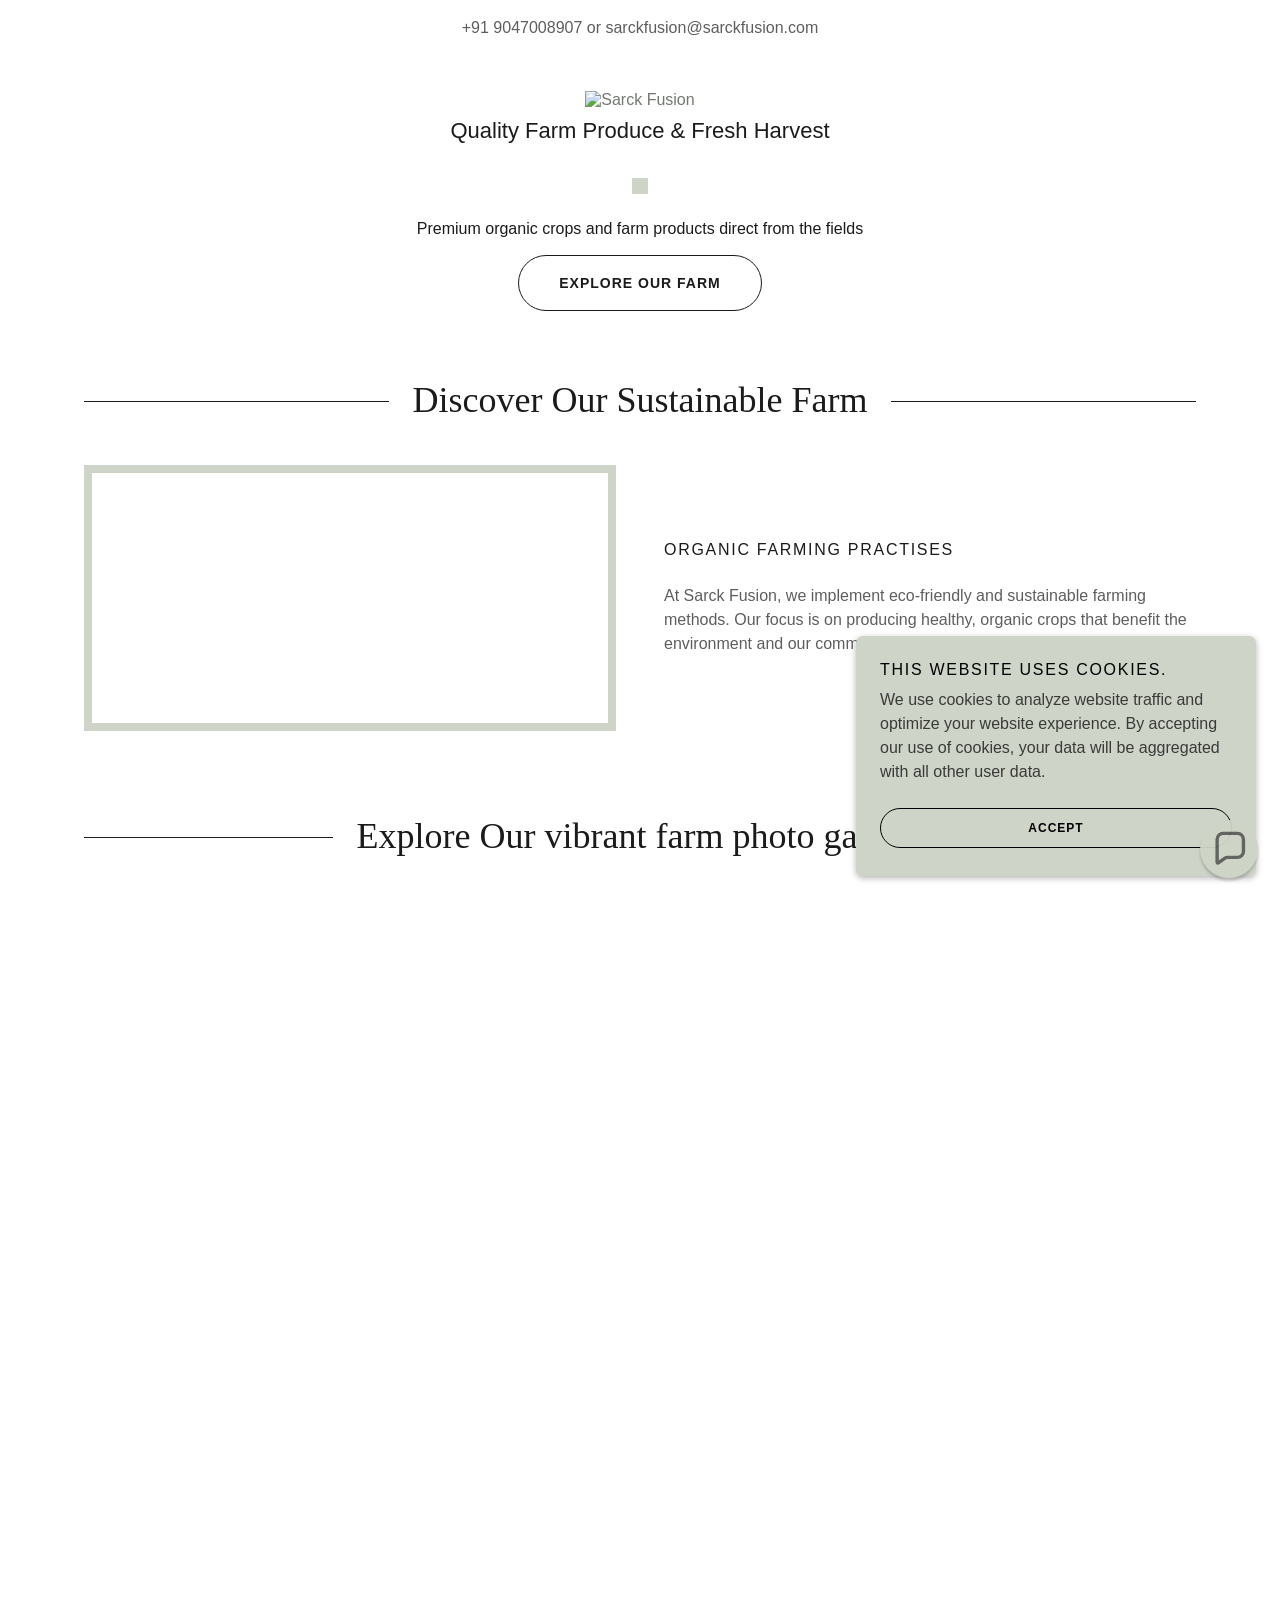
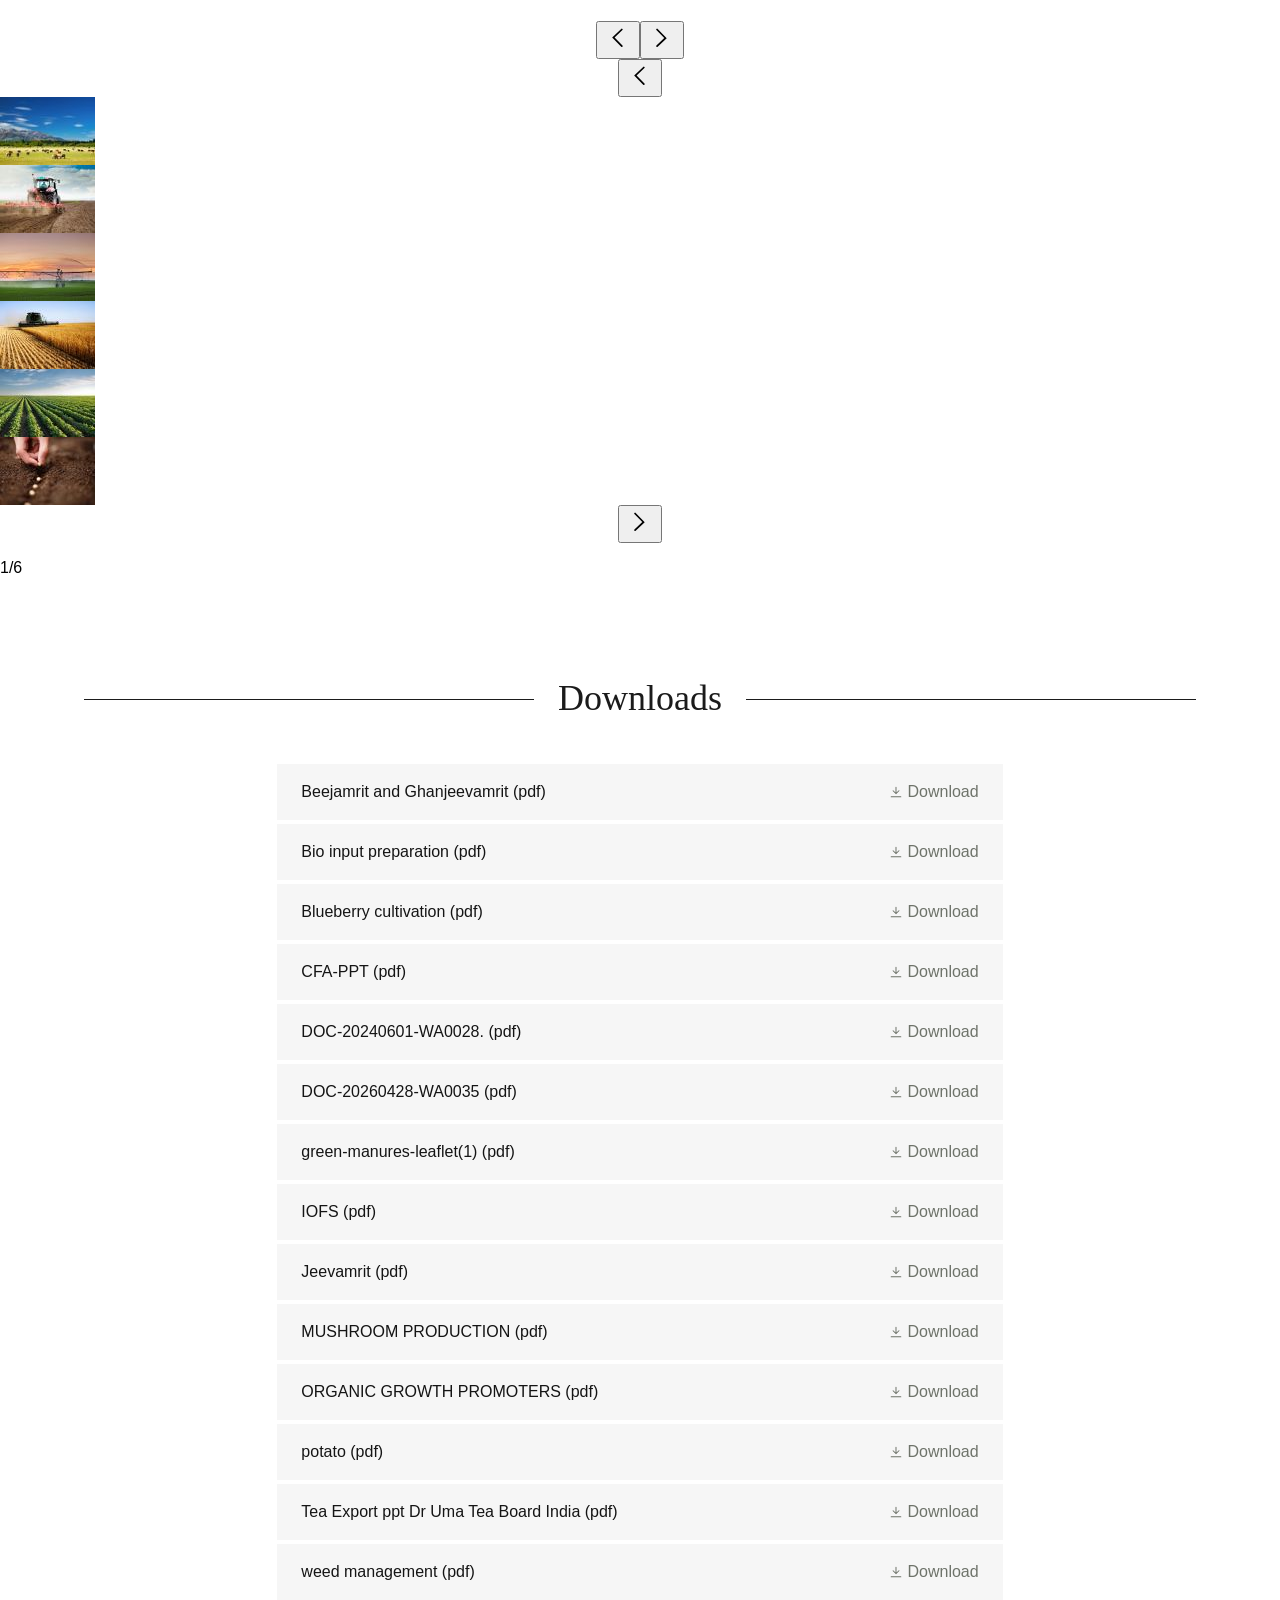
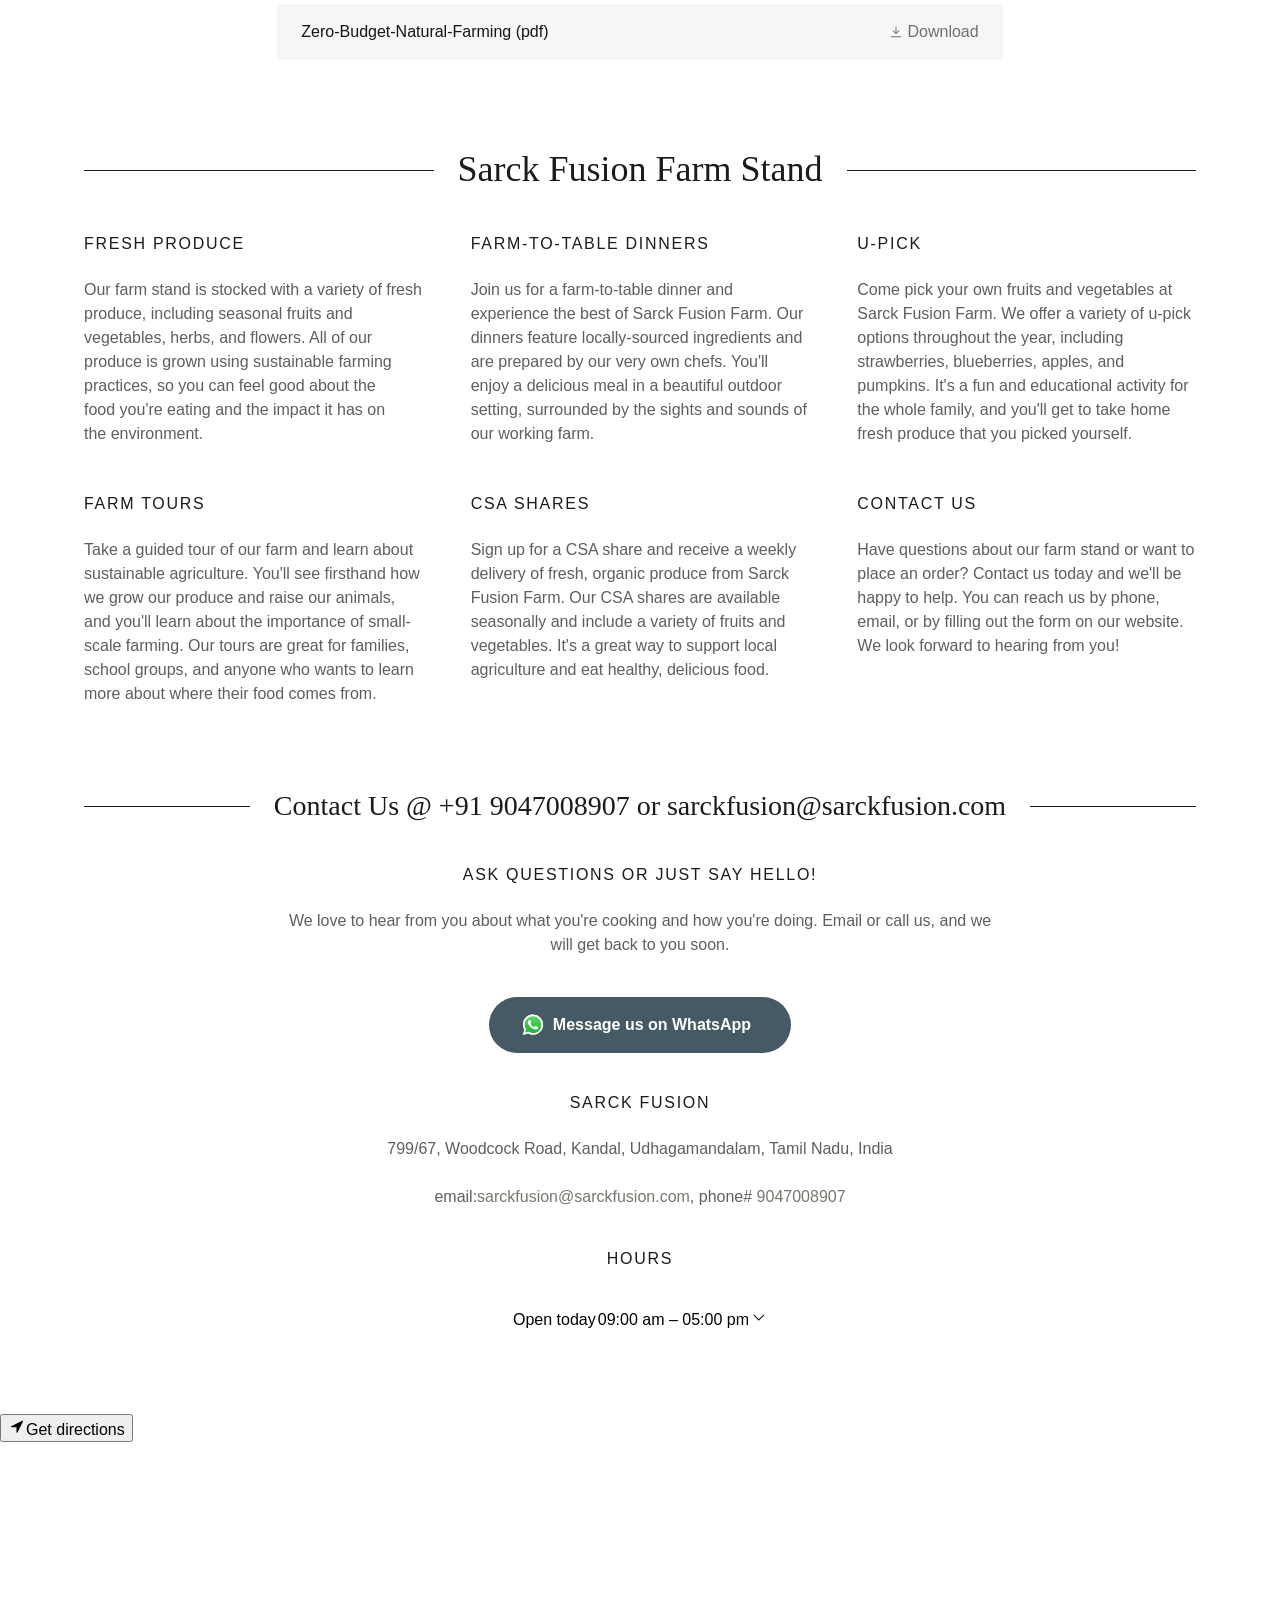
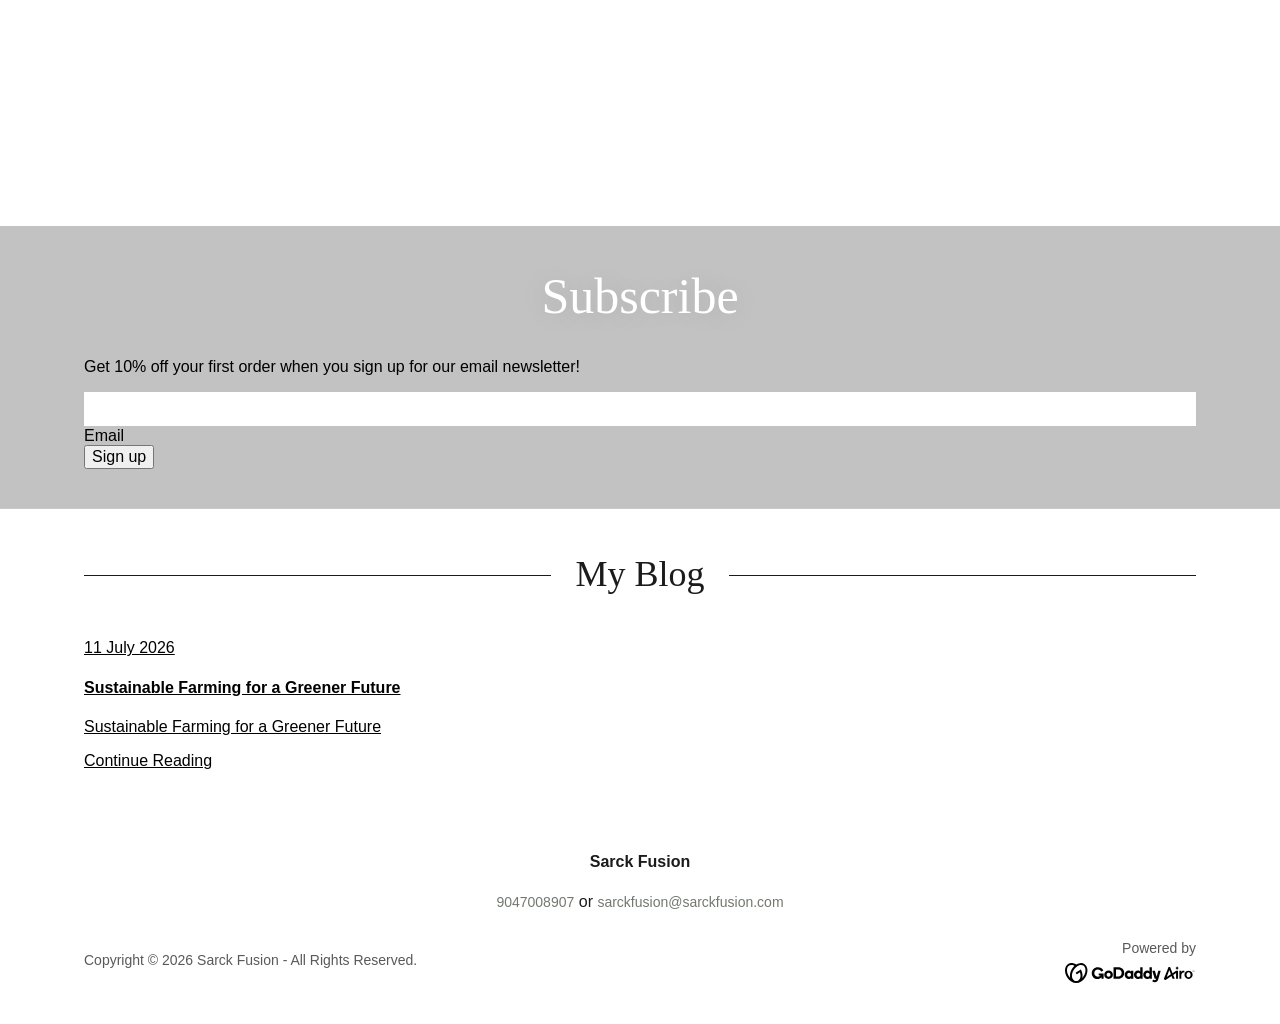
==== commit 90d8b816: "Update index.html" ====
--- a/index.html
+++ b/index.html
@@ -596,7 +596,7 @@
 
 </style>
 <style data-glamor="cxs-default-sheet">.x .c1-1{letter-spacing:normal}.x .c1-2{text-transform:none}.x .c1-3{background-color:rgb(255, 255, 255)}.x .c1-4{width:100%}.x .c1-5 > div{position:relative}.x .c1-6 > div{overflow:hidden}.x .c1-7 > div{margin-top:auto}.x .c1-8 > div{margin-right:auto}.x .c1-9 > div{margin-bottom:auto}.x .c1-a > div{margin-left:auto}.x .c1-b{font-family:'Source Sans Pro', arial, sans-serif}.x .c1-c{font-size:16px}.x .c1-h{padding-top:40px}.x .c1-i{padding-bottom:40px}.x .c1-j{padding:0px !important}.x .c1-k:before{content:""}.x .c1-l:before{display:table}.x .c1-m:before{clear:both}.x .c1-n:after{content:""}.x .c1-o:after{display:table}.x .c1-p:after{clear:both}.x .c1-s{position:relative}.x .c1-t{text-align:center}.x .c1-u{padding-top:16px}.x .c1-v{padding-bottom:16px}.x .c1-w{display:none}.x .c1-y{margin-left:auto}.x .c1-z{margin-right:auto}.x .c1-10{padding-left:24px}.x .c1-11{padding-right:24px}.x .c1-12{max-width:100%}.x .c1-13{display:block}.x .c1-1b{word-wrap:break-word}.x .c1-1c{overflow-wrap:break-word}.x .c1-1d{line-height:1.5}.x .c1-1e{margin-top:0}.x .c1-1f{margin-bottom:0}.x .c1-1g{text-wrap:pretty}.x .c1-1h a{text-decoration:none}.x .c1-1i{font-weight:400}.x .c1-1j{color:rgb(94, 94, 94)}.x .c1-1l{letter-spacing:inherit}.x .c1-1m{text-transform:inherit}.x .c1-1n{text-decoration:none}.x .c1-1o{display:inline}.x .c1-1p{cursor:pointer}.x .c1-1q{color:inherit}.x .c1-1r{font-weight:inherit}.x .c1-1s:hover{color:currentColor}.x .c1-1t:active{color:currentColor}.x .c1-1u{background-color:rgb(206, 213, 200)}.x .c1-1v{padding-top:24px}.x .c1-1w{padding-bottom:24px}.x .c1-1y{padding-top:0px !important}.x .c1-1z{padding-bottom:0px !important}.x .c1-20{display:flex}.x .c1-21{box-sizing:border-box}.x .c1-22{flex-direction:row}.x .c1-23{flex-wrap:wrap}.x .c1-24{margin-right:-12px}.x .c1-25{margin-left:-12px}.x .c1-26{align-items:center}.x .c1-27{justify-content:center}.x .c1-28 cell{flex-basis:auto}.x .c1-29 cell{flex-grow:0}.x .c1-2e{flex-grow:0}.x .c1-2f{flex-shrink:1}.x .c1-2g{flex-basis:auto}.x .c1-2h{padding-top:0}.x .c1-2i{padding-right:12px}.x .c1-2j{padding-bottom:0}.x .c1-2k{padding-left:12px}.x .c1-2p{color:rgb(58, 58, 57)}.x .c1-2q{margin-top:32px}.x .c1-2r{margin-right:32px}.x .c1-2s{margin-bottom:32px}.x .c1-2t{margin-left:32px}.x .c1-2u{flex-grow:1}.x .c1-2v{flex-basis:0%}.x .c1-2z{display:inline-block}.x .c1-30{font-family:'Sacramento', serif, system-ui}.x .c1-31{font-size:18px}.x .c1-3a{border-top:0px}.x .c1-3b{border-right:0px}.x .c1-3c{border-bottom:0px}.x .c1-3d{border-left:0px}.x .c1-3e{width:auto}.x .c1-3f{color:rgb(115, 120, 111)}.x .c1-3g:hover{color:rgb(69, 72, 67)}.x .c1-3h:active{color:rgb(47, 49, 45)}.x .c1-3i{padding-right:0px}.x .c1-3j{padding-left:0px}.x .c1-3k{[object -object]:0px}.x .c1-3l{vertical-align:middle}.x .c1-3m{aspect-ratio:1 / 1}.x .c1-3n{object-fit:contain}.x .c1-3o{background-color:transparent}.x .c1-3p{height:80px}.x .c1-3q{transition:max-height .5s}.x .c1-3r{max-height:200px}.x .c1-3s{border-radius:0px}.x .c1-4b{margin-left:0px}.x .c1-4c{margin-right:0px}.x .c1-4d{width:inherit}.x .c1-4e{line-height:1.2}.x .c1-4f{line-height:1.25}.x .c1-4g{margin-top:8px}.x .c1-4h{white-space:pre-line}.x .c1-4i{font-size:22px}.x .c1-4j{color:rgb(27, 27, 27)}.x .c1-4o{word-wrap:normal !important}.x .c1-4p{overflow-wrap:normal !important}.x .c1-4q{visibility:hidden}.x .c1-4r{position:absolute}.x .c1-4s{overflow:visible}.x .c1-4t{left:0px}.x .c1-4u{height:auto}.x .c1-4v{margin-bottom:24px}.x .c1-4w{height:100%}.x .c1-4x{border-width:0 !important}.x .c1-4y{aspect-ratio:2 / 1}.x .c1-4z{border-color:rgb(206, 213, 200)}.x .c1-50{border-style:solid}.x .c1-51{border-top-width:8px}.x .c1-52{border-right-width:8px}.x .c1-53{border-bottom-width:8px}.x .c1-54{border-left-width:8px}.x .c1-55{max-height:500px}.x .c1-56{margin-bottom:16px}.x .c1-57 > p{margin-top:0}.x .c1-58 > p{margin-right:0}.x .c1-59 > p{margin-bottom:0}.x .c1-5a > p{margin-left:0}.x .c1-5c{font-size:inherit !important}.x .c1-5d{font-weight:700}.x .c1-5e{line-height:inherit}.x .c1-5f{font-style:italic}.x .c1-5g{text-decoration:line-through}.x .c1-5h{text-decoration:underline}.x .c1-5i{column-gap:24px}.x .c1-5j{row-gap:24px}.x .c1-5l{letter-spacing:1px}.x .c1-5m{text-transform:uppercase}.x .c1-5n{overflow:hidden}.x .c1-5o{transition:all .3s ease}.x .c1-5p{z-index:0}.x .c1-5q .btnAddon{content:""}.x .c1-5r .btnAddon{background-color:rgb(208, 214, 203)}.x .c1-5s .btnAddon{position:absolute}.x .c1-5t .btnAddon{width:0px}.x .c1-5u .btnAddon{height:120%}.x .c1-5v .btnAddon{bottom:-2px}.x .c1-5w .btnAddon{left:-32px}.x .c1-5x .btnAddon{transform:skewX(15deg)}.x .c1-5y .btnAddon{transition:all .3s ease}.x .c1-5z .btnAddon{z-index:-1}.x .c1-60{border-top-width:1px}.x .c1-61{border-right-width:1px}.x .c1-62{border-bottom-width:1px}.x .c1-63{border-left-width:1px}.x .c1-64{display:inline-flex}.x .c1-65{padding-left:40px}.x .c1-66{padding-right:40px}.x .c1-67{padding-top:8px}.x .c1-68{padding-bottom:8px}.x .c1-69{min-height:56px}.x .c1-6a{border-radius:48px}.x .c1-6b{border-color:currentColor}.x .c1-6c{text-shadow:none}.x .c1-6d{font-size:14px}.x .c1-6e:hover{background-color:rgb(208, 214, 203)}.x .c1-6f:hover .btnAddon{width:120%}.x .c1-6g:hover{color:rgb(0, 0, 0)}.x .c1-6h:hover{border-color:rgb(0, 0, 0)}.x .c1-6n{line-height:1.4}.x .c1-6o{margin-bottom:40px}.x .c1-6p{font-size:32px}.x .c1-6w{letter-spacing:unset}.x .c1-6x{text-transform:unset}.x .c1-6y{max-width:80%}.x .c1-6z:before{right:100%}.x .c1-70:before{margin-right:24px}.x .c1-71:before{height:1px}.x .c1-72:before{margin-top:-1px}.x .c1-73:before{background:currentColor}.x .c1-74:before{position:absolute}.x .c1-75:before{top:.75em}.x .c1-76:before{width:100vw}.x .c1-77:before{display:block}.x .c1-78:after{left:100%}.x .c1-79:after{margin-left:24px}.x .c1-7a:after{height:1px}.x .c1-7b:after{margin-top:-1px}.x .c1-7c:after{background:currentColor}.x .c1-7d:after{position:absolute}.x .c1-7e:after{top:.75em}.x .c1-7f:after{width:100vw}.x .c1-7g:after{display:block}.x .c1-7h{margin-bottom:-24px}.x .c1-7j{flex-basis:100%}.x .c1-7k{padding-bottom:48px}.x .c1-7m{justify-content:flex-start}.x .c1-7n{align-self:flex-start}.x .c1-7r{order:-1}.x .c1-7s{z-index:1}.x .c1-7t{flex-direction:column}.x .c1-7u > *{max-width:100%}.x .c1-7v{align-items:flex-start}.x .c1-7w{text-align:left}.x .c1-7x > :nth-child(n){margin-bottom:24px}.x .c1-7y  > :last-child{margin-bottom:0 !important}.x .c1-81{letter-spacing:0.107em}.x .c1-82 > p > ol{text-align:left}.x .c1-83 > p > ol{display:block}.x .c1-84 > p > ol{padding-left:1.3em}.x .c1-85 > p > ol{margin-left:16px}.x .c1-86 > p > ol{margin-right:16px}.x .c1-87 > p > ol{margin-top:auto}.x .c1-88 > p > ol{margin-bottom:auto}.x .c1-89 > p > ol{text-wrap:pretty}.x .c1-8a > p > ul{text-align:left}.x .c1-8b > p > ul{display:block}.x .c1-8c > p > ul{padding-left:1.3em}.x .c1-8d > p > ul{margin-left:16px}.x .c1-8e > p > ul{margin-right:16px}.x .c1-8f > p > ul{margin-top:auto}.x .c1-8g > p > ul{margin-bottom:auto}.x .c1-8h > p > ul{text-wrap:pretty}.x .c1-8i > ul{text-align:left}.x .c1-8j > ul{display:block}.x .c1-8k > ul{padding-left:1.3em}.x .c1-8l > ul{margin-left:16px}.x .c1-8m > ul{margin-right:16px}.x .c1-8n > ul{margin-top:auto}.x .c1-8o > ul{margin-bottom:auto}.x .c1-8p > ul{text-wrap:pretty}.x .c1-8q > ol{text-align:left}.x .c1-8r > ol{display:block}.x .c1-8s > ol{padding-left:1.3em}.x .c1-8t > ol{margin-left:16px}.x .c1-8u > ol{margin-right:16px}.x .c1-8v > ol{margin-top:auto}.x .c1-8w > ol{margin-bottom:auto}.x .c1-8x > ol{text-wrap:pretty}.x .c1-8y{margin-bottom:64px}.x .c1-8z{text-shadow:0px 2px 30px rgba(0, 0, 0, 0.12)}.x .c1-90{top:0px}.x .c1-91{position:absolute !important}.x .c1-92{background-position:center}.x .c1-93{background-size:auto, cover}.x .c1-94{background-blend-mode:normal}.x .c1-95{background-repeat:no-repeat}.x .c1-ax{opacity:0}.x .c1-ay{transition:opacity 0.5s}.x .c1-az:hover{opacity:1}.x .c1-b0{outline:none}.x .c1-b1{color:rgb(255, 255, 255)}.x .c1-b2{top:50%}.x .c1-b3{transform:translateY(-50%)}.x .c1-b4{background-color:rgba(22, 22, 22, 0.25)}.x .c1-b5:hover{background-color:rgba(22, 22, 22, 0.5)}.x .c1-b6:active{background-color:rgba(22, 22, 22, 0.5)}.x .c1-bb{right:0px}.x .c1-bc{margin-top:16px}.x .c1-bd{left:50%}.x .c1-be{transform:translateX(-50%)}.x .c1-bf{color:white}.x .c1-bg{height:68px}.x .c1-bh{width:50px}.x .c1-bi{background:rgba(0, 0, 0, 0.5)}.x .c1-bj{justify-content:flex-end}.x .c1-bk{bottom:0px}.x .c1-bl > *{background-color:rgba(22, 22, 22, 0.5)}.x .c1-bm > *{flex-basis:auto}.x .c1-bn > *{padding-top:8px}.x .c1-bo > *{padding-right:8px}.x .c1-bp > *{padding-bottom:8px}.x .c1-bq > *{padding-left:8px}.x .c1-br > :first-child{flex-grow:1}.x .c1-bs > :last-child{flex-grow:0}.x .c1-bt{color:rgb(110, 115, 106)}.x .c1-bu:hover{color:rgb(62, 65, 60)}.x .c1-bv:active{color:rgb(41, 42, 39)}.x .c1-bw{margin-bottom:4px}.x .c1-bx{justify-content:space-between}.x .c1-by{background-color:rgb(246, 246, 246)}.x .c1-bz:hover{background-color:rgba(0,0,0,.05) !important}.x .c1-c0{max-width:70%}.x .c1-c1{color:rgb(21, 21, 21)}.x .c1-c2 > :nth-child(2){margin-left:.25em}.x .c1-c7 > :nth-child(n){margin-bottom:0px}.x .c1-cd{border-bottom-width:0}.x .c1-ce{font-family:'Bitter', serif}.x .c1-cf{font-size:28px}.x .c1-cg  *{font-family:'Bitter', serif !important}.x .c1-ck{font-family:Helvetica Neue, Helvetica, Arial, sans-serif}.x .c1-cl{background-color:rgb(69, 90, 100)}.x .c1-cm{max-width:88%}.x .c1-cn > span{color:rgb(255, 255, 255)}.x .c1-co{border-top-width:0px}.x .c1-cp{border-right-width:0px}.x .c1-cq{border-bottom-width:0px}.x .c1-cr{border-left-width:0px}.x .c1-cs{border-style:none}.x .c1-ct:hover{background-color:rgb(79, 102, 114)}.x .c1-cu:hover:after{display:none}.x .c1-cv:after{display:none}.x .c1-cw:active{background-color:rgb(69, 90, 100)}.x .c1-d3{margin-left:-8px}.x .c1-d4{width:24px}.x .c1-d5{height:24px}.x .c1-d6{right:auto}.x .c1-d7{line-height:0}.x .c1-d8 > img{display:block}.x .c1-d9{margin-left:calc(24px + 8px)}.x .c1-da > :last-child{margin-bottom:0}.x .c1-db{white-space:nowrap}.x .c1-dc{padding-left:4px}.x .c1-dd{margin-top:4px}.x .c1-de{transition:transform .33s ease-in-out}.x .c1-df{transform:rotate(0deg)}.x .c1-dg{left:4px}.x .c1-dh{margin-top:40px}.x .c1-di{padding-bottom:30%}.x .c1-dl{transform:translate3d(0,0,0)}.x .c1-dm{left:56px}.x .c1-dn{top:8px}.x .c1-do{padding-top:4px}.x .c1-dp{padding-bottom:4px}.x .c1-dq{min-height:40px}.x .c1-dr{font-size:12px}.x .c1-dz{margin-left:-4px}.x .c1-e0{width:18px}.x .c1-e1{height:18px}.x .c1-e2{margin-left:calc(18px + 8px)}.x .c1-e3{background-size:cover}.x .c1-ep{margin-top:-4px}.x .c1-er{font-size:36px}.x .c1-f1{background-color:rgba(22, 22, 22, 0)}.x .c1-f2{border-color:rgb(255, 255, 255)}.x .c1-f3{padding-top:23px}.x .c1-f4{padding-bottom:7px}.x .c1-f5{padding-left:16px}.x .c1-f6{padding-right:16px}.x .c1-f7::placeholder{color:inherit}.x .c1-f8:focus{outline:none}.x .c1-f9:focus{box-shadow:inset 0 0 0 1px currentColor}.x .c1-fa:focus + label{font-size:12px}.x .c1-fb:focus + label{top:8px}.x .c1-fc:focus + label{color:rgb(255, 255, 255)}.x .c1-fd:not([value=""]) + label{font-size:12px}.x .c1-fe:not([value=""]) + label{top:8px}.x .c1-ff:not([value=""]) + label{color:rgb(255, 255, 255)}.x .c1-fg::-webkit-input-placeholder{color:inherit}.x .c1-fi{top:33%}.x .c1-fj{left:15px}.x .c1-fk{transition:all .15s ease}.x .c1-fl{pointer-events:none}.x .c1-fm .btnAddon{background-color:rgb(236, 241, 231)}.x .c1-fn:hover{background-color:rgb(236, 241, 231)}.x .c1-fo:hover{border-color:rgb(255, 255, 255)}.x .c1-fq{height:100vh}.x .c1-fr > svg{animation:balance 1s infinite cubic-bezier(.62,.06,.33,.79);}.x .c1-fs > svg{transform-origin:center}.x .c1-ft{transform:translate(-50%, -50%)}.x .c1-fu{color:rgb(89, 89, 89)}.x .c1-fz{position:fixed}.x .c1-g0{z-index:10000}.x .c1-g1{overflow-y:auto}.x .c1-g2{transition:all 1s ease-in}.x .c1-g3{box-shadow:0 2px 6px 0px rgba(0,0,0,0.3)}.x .c1-g4{contain:content}.x .c1-g5{bottom:-500px}.x .c1-gc{color:rgb(0, 0, 0)}.x .c1-gd{max-height:300px}.x .c1-gf .btnAddon{background-color:rgb(255, 255, 255)}.x .c1-gg{margin-top:24px}.x .c1-gh{word-break:break-word}.x .c1-gi{flex-basis:50%}.x .c1-gj:hover{background-color:rgb(255, 255, 255)}.x .c1-gk:hover{color:rgb(27, 27, 27)}.x .c1-gl:nth-child(2){margin-left:24px}.x .c1-gm{right:24px}.x .c1-gn{bottom:24px}.x .c1-go{z-index:9999}.x .c1-gp{width:65px}.x .c1-gq{height:65px}</style>
-<style data-glamor="cxs-media-sheet">@media (max-width: 450px){.x .c1-96{background-image:linear-gradient(to bottom, rgba(0, 0, 0, 0) 0%, rgba(0, 0, 0, 0) 100%), url("https:https://img1.wsimg.com/isteam/stock/10674/:/rs=w:450,m")}}@media (max-width: 450px) and (-webkit-min-device-pixel-ratio: 2), (max-width: 450px) and (min-resolution: 192dpi){.x .c1-97{background-image:linear-gradient(to bottom, rgba(0, 0, 0, 0) 0%, rgba(0, 0, 0, 0) 100%), url("https:https://img1.wsimg.com/isteam/stock/10674/:/rs=w:900,m")}}@media (max-width: 450px) and (-webkit-min-device-pixel-ratio: 3), (max-width: 450px) and (min-resolution: 288dpi){.x .c1-98{background-image:linear-gradient(to bottom, rgba(0, 0, 0, 0) 0%, rgba(0, 0, 0, 0) 100%), url("https:https://img1.wsimg.com/isteam/stock/10674/:/rs=w:1350,m")}}@media (min-width: 451px) and (max-width: 767px){.x .c1-99{background-image:linear-gradient(to bottom, rgba(0, 0, 0, 0) 0%, rgba(0, 0, 0, 0) 100%), url("https:https://img1.wsimg.com/isteam/stock/10674/:/rs=w:767,m")}}@media (min-width: 451px) and (max-width: 767px) and (-webkit-min-device-pixel-ratio: 2), (min-width: 451px) and (max-width: 767px) and (min-resolution: 192dpi){.x .c1-9a{background-image:linear-gradient(to bottom, rgba(0, 0, 0, 0) 0%, rgba(0, 0, 0, 0) 100%), url("https:https://img1.wsimg.com/isteam/stock/10674/:/rs=w:1534,m")}}@media (min-width: 451px) and (max-width: 767px) and (-webkit-min-device-pixel-ratio: 3), (min-width: 451px) and (max-width: 767px) and (min-resolution: 288dpi){.x .c1-9b{background-image:linear-gradient(to bottom, rgba(0, 0, 0, 0) 0%, rgba(0, 0, 0, 0) 100%), url("https:https://img1.wsimg.com/isteam/stock/10674/:/rs=w:2301,m")}}@media (min-width: 768px) and (max-width: 1023px){.x .c1-9c{background-image:linear-gradient(to bottom, rgba(0, 0, 0, 0) 0%, rgba(0, 0, 0, 0) 100%), url("https:https://img1.wsimg.com/isteam/stock/10674/:/rs=w:1023,m")}}@media (min-width: 768px) and (max-width: 1023px) and (-webkit-min-device-pixel-ratio: 2), (min-width: 768px) and (max-width: 1023px) and (min-resolution: 192dpi){.x .c1-9d{background-image:linear-gradient(to bottom, rgba(0, 0, 0, 0) 0%, rgba(0, 0, 0, 0) 100%), url("https:https://img1.wsimg.com/isteam/stock/10674/:/rs=w:2046,m")}}@media (min-width: 768px) and (max-width: 1023px) and (-webkit-min-device-pixel-ratio: 3), (min-width: 768px) and (max-width: 1023px) and (min-resolution: 288dpi){.x .c1-9e{background-image:linear-gradient(to bottom, rgba(0, 0, 0, 0) 0%, rgba(0, 0, 0, 0) 100%), url("https:https://img1.wsimg.com/isteam/stock/10674/:/rs=w:3069,m")}}@media (min-width: 1024px) and (max-width: 1279px){.x .c1-9f{background-image:linear-gradient(to bottom, rgba(0, 0, 0, 0) 0%, rgba(0, 0, 0, 0) 100%), url("https:https://img1.wsimg.com/isteam/stock/10674/:/rs=w:1279,m")}}@media (min-width: 1024px) and (max-width: 1279px) and (-webkit-min-device-pixel-ratio: 2), (min-width: 1024px) and (max-width: 1279px) and (min-resolution: 192dpi){.x .c1-9g{background-image:linear-gradient(to bottom, rgba(0, 0, 0, 0) 0%, rgba(0, 0, 0, 0) 100%), url("https:https://img1.wsimg.com/isteam/stock/10674/:/rs=w:2558,m")}}@media (min-width: 1024px) and (max-width: 1279px) and (-webkit-min-device-pixel-ratio: 3), (min-width: 1024px) and (max-width: 1279px) and (min-resolution: 288dpi){.x .c1-9h{background-image:linear-gradient(to bottom, rgba(0, 0, 0, 0) 0%, rgba(0, 0, 0, 0) 100%), url("https:https://img1.wsimg.com/isteam/stock/10674/:/rs=w:3837,m")}}@media (min-width: 1280px) and (max-width: 1535px){.x .c1-9i{background-image:linear-gradient(to bottom, rgba(0, 0, 0, 0) 0%, rgba(0, 0, 0, 0) 100%), url("https:https://img1.wsimg.com/isteam/stock/10674/:/rs=w:1535,m")}}@media (min-width: 1280px) and (max-width: 1535px) and (-webkit-min-device-pixel-ratio: 2), (min-width: 1280px) and (max-width: 1535px) and (min-resolution: 192dpi){.x .c1-9j{background-image:linear-gradient(to bottom, rgba(0, 0, 0, 0) 0%, rgba(0, 0, 0, 0) 100%), url("https:https://img1.wsimg.com/isteam/stock/10674/:/rs=w:3070,m")}}@media (min-width: 1280px) and (max-width: 1535px) and (-webkit-min-device-pixel-ratio: 3), (min-width: 1280px) and (max-width: 1535px) and (min-resolution: 288dpi){.x .c1-9k{background-image:linear-gradient(to bottom, rgba(0, 0, 0, 0) 0%, rgba(0, 0, 0, 0) 100%), url("https:https://img1.wsimg.com/isteam/stock/10674/:/rs=w:4605,m")}}@media (min-width: 1536px) and (max-width: 1920px){.x .c1-9l{background-image:linear-gradient(to bottom, rgba(0, 0, 0, 0) 0%, rgba(0, 0, 0, 0) 100%), url("https:https://img1.wsimg.com/isteam/stock/10674/:/rs=w:1920,m")}}@media (min-width: 1536px) and (max-width: 1920px) and (-webkit-min-device-pixel-ratio: 2), (min-width: 1536px) and (max-width: 1920px) and (min-resolution: 192dpi){.x .c1-9m{background-image:linear-gradient(to bottom, rgba(0, 0, 0, 0) 0%, rgba(0, 0, 0, 0) 100%), url("https:https://img1.wsimg.com/isteam/stock/10674/:/rs=w:3840,m")}}@media (min-width: 1536px) and (max-width: 1920px) and (-webkit-min-device-pixel-ratio: 3), (min-width: 1536px) and (max-width: 1920px) and (min-resolution: 288dpi){.x .c1-9n{background-image:linear-gradient(to bottom, rgba(0, 0, 0, 0) 0%, rgba(0, 0, 0, 0) 100%), url("https:https://img1.wsimg.com/isteam/stock/10674/:/rs=w:5760,m")}}@media (min-width: 1921px){.x .c1-9o{background-image:linear-gradient(to bottom, rgba(0, 0, 0, 0) 0%, rgba(0, 0, 0, 0) 100%), url("https:https://img1.wsimg.com/isteam/stock/10674/:/rs=w:100%25")}}@media (min-width: 1921px) and (-webkit-min-device-pixel-ratio: 2), (min-width: 1921px) and (min-resolution: 192dpi){.x .c1-9p{background-image:linear-gradient(to bottom, rgba(0, 0, 0, 0) 0%, rgba(0, 0, 0, 0) 100%), url("https:https://img1.wsimg.com/isteam/stock/10674/:/rs=w:100%25")}}@media (min-width: 1921px) and (-webkit-min-device-pixel-ratio: 3), (min-width: 1921px) and (min-resolution: 288dpi){.x .c1-9q{background-image:linear-gradient(to bottom, rgba(0, 0, 0, 0) 0%, rgba(0, 0, 0, 0) 100%), url("https:https://img1.wsimg.com/isteam/stock/10674/:/rs=w:100%25")}}@media (max-width: 450px){.x .c1-9r{background-image:linear-gradient(to bottom, rgba(0, 0, 0, 0) 0%, rgba(0, 0, 0, 0) 100%), url("//img1.wsimg.com/isteam/stock/23400/:/rs=w:450,m")}}@media (max-width: 450px) and (-webkit-min-device-pixel-ratio: 2), (max-width: 450px) and (min-resolution: 192dpi){.x .c1-9s{background-image:linear-gradient(to bottom, rgba(0, 0, 0, 0) 0%, rgba(0, 0, 0, 0) 100%), url("//img1.wsimg.com/isteam/stock/23400/:/rs=w:900,m")}}@media (max-width: 450px) and (-webkit-min-device-pixel-ratio: 3), (max-width: 450px) and (min-resolution: 288dpi){.x .c1-9t{background-image:linear-gradient(to bottom, rgba(0, 0, 0, 0) 0%, rgba(0, 0, 0, 0) 100%), url("//img1.wsimg.com/isteam/stock/23400/:/rs=w:1350,m")}}@media (min-width: 451px) and (max-width: 767px){.x .c1-9u{background-image:linear-gradient(to bottom, rgba(0, 0, 0, 0) 0%, rgba(0, 0, 0, 0) 100%), url("//img1.wsimg.com/isteam/stock/23400/:/rs=w:767,m")}}@media (min-width: 451px) and (max-width: 767px) and (-webkit-min-device-pixel-ratio: 2), (min-width: 451px) and (max-width: 767px) and (min-resolution: 192dpi){.x .c1-9v{background-image:linear-gradient(to bottom, rgba(0, 0, 0, 0) 0%, rgba(0, 0, 0, 0) 100%), url("//img1.wsimg.com/isteam/stock/23400/:/rs=w:1534,m")}}@media (min-width: 451px) and (max-width: 767px) and (-webkit-min-device-pixel-ratio: 3), (min-width: 451px) and (max-width: 767px) and (min-resolution: 288dpi){.x .c1-9w{background-image:linear-gradient(to bottom, rgba(0, 0, 0, 0) 0%, rgba(0, 0, 0, 0) 100%), url("//img1.wsimg.com/isteam/stock/23400/:/rs=w:2301,m")}}@media (min-width: 768px) and (max-width: 1023px){.x .c1-9x{background-image:linear-gradient(to bottom, rgba(0, 0, 0, 0) 0%, rgba(0, 0, 0, 0) 100%), url("//img1.wsimg.com/isteam/stock/23400/:/rs=w:1023,m")}}@media (min-width: 768px) and (max-width: 1023px) and (-webkit-min-device-pixel-ratio: 2), (min-width: 768px) and (max-width: 1023px) and (min-resolution: 192dpi){.x .c1-9y{background-image:linear-gradient(to bottom, rgba(0, 0, 0, 0) 0%, rgba(0, 0, 0, 0) 100%), url("//img1.wsimg.com/isteam/stock/23400/:/rs=w:2046,m")}}@media (min-width: 768px) and (max-width: 1023px) and (-webkit-min-device-pixel-ratio: 3), (min-width: 768px) and (max-width: 1023px) and (min-resolution: 288dpi){.x .c1-9z{background-image:linear-gradient(to bottom, rgba(0, 0, 0, 0) 0%, rgba(0, 0, 0, 0) 100%), url("//img1.wsimg.com/isteam/stock/23400/:/rs=w:3069,m")}}@media (min-width: 1024px) and (max-width: 1279px){.x .c1-a0{background-image:linear-gradient(to bottom, rgba(0, 0, 0, 0) 0%, rgba(0, 0, 0, 0) 100%), url("//img1.wsimg.com/isteam/stock/23400/:/rs=w:1279,m")}}@media (min-width: 1024px) and (max-width: 1279px) and (-webkit-min-device-pixel-ratio: 2), (min-width: 1024px) and (max-width: 1279px) and (min-resolution: 192dpi){.x .c1-a1{background-image:linear-gradient(to bottom, rgba(0, 0, 0, 0) 0%, rgba(0, 0, 0, 0) 100%), url("//img1.wsimg.com/isteam/stock/23400/:/rs=w:2558,m")}}@media (min-width: 1024px) and (max-width: 1279px) and (-webkit-min-device-pixel-ratio: 3), (min-width: 1024px) and (max-width: 1279px) and (min-resolution: 288dpi){.x .c1-a2{background-image:linear-gradient(to bottom, rgba(0, 0, 0, 0) 0%, rgba(0, 0, 0, 0) 100%), url("//img1.wsimg.com/isteam/stock/23400/:/rs=w:3837,m")}}@media (min-width: 1280px) and (max-width: 1535px){.x .c1-a3{background-image:linear-gradient(to bottom, rgba(0, 0, 0, 0) 0%, rgba(0, 0, 0, 0) 100%), url("//img1.wsimg.com/isteam/stock/23400/:/rs=w:1535,m")}}@media (min-width: 1280px) and (max-width: 1535px) and (-webkit-min-device-pixel-ratio: 2), (min-width: 1280px) and (max-width: 1535px) and (min-resolution: 192dpi){.x .c1-a4{background-image:linear-gradient(to bottom, rgba(0, 0, 0, 0) 0%, rgba(0, 0, 0, 0) 100%), url("//img1.wsimg.com/isteam/stock/23400/:/rs=w:3070,m")}}@media (min-width: 1280px) and (max-width: 1535px) and (-webkit-min-device-pixel-ratio: 3), (min-width: 1280px) and (max-width: 1535px) and (min-resolution: 288dpi){.x .c1-a5{background-image:linear-gradient(to bottom, rgba(0, 0, 0, 0) 0%, rgba(0, 0, 0, 0) 100%), url("//img1.wsimg.com/isteam/stock/23400/:/rs=w:4605,m")}}@media (min-width: 1536px) and (max-width: 1920px){.x .c1-a6{background-image:linear-gradient(to bottom, rgba(0, 0, 0, 0) 0%, rgba(0, 0, 0, 0) 100%), url("//img1.wsimg.com/isteam/stock/23400/:/rs=w:1920,m")}}@media (min-width: 1536px) and (max-width: 1920px) and (-webkit-min-device-pixel-ratio: 2), (min-width: 1536px) and (max-width: 1920px) and (min-resolution: 192dpi){.x .c1-a7{background-image:linear-gradient(to bottom, rgba(0, 0, 0, 0) 0%, rgba(0, 0, 0, 0) 100%), url("//img1.wsimg.com/isteam/stock/23400/:/rs=w:3840,m")}}@media (min-width: 1536px) and (max-width: 1920px) and (-webkit-min-device-pixel-ratio: 3), (min-width: 1536px) and (max-width: 1920px) and (min-resolution: 288dpi){.x .c1-a8{background-image:linear-gradient(to bottom, rgba(0, 0, 0, 0) 0%, rgba(0, 0, 0, 0) 100%), url("//img1.wsimg.com/isteam/stock/23400/:/rs=w:5760,m")}}@media (min-width: 1921px){.x .c1-a9{background-image:linear-gradient(to bottom, rgba(0, 0, 0, 0) 0%, rgba(0, 0, 0, 0) 100%), url("//img1.wsimg.com/isteam/stock/23400/:/rs=w:100%25")}}@media (min-width: 1921px) and (-webkit-min-device-pixel-ratio: 2), (min-width: 1921px) and (min-resolution: 192dpi){.x .c1-aa{background-image:linear-gradient(to bottom, rgba(0, 0, 0, 0) 0%, rgba(0, 0, 0, 0) 100%), url("//img1.wsimg.com/isteam/stock/23400/:/rs=w:100%25")}}@media (min-width: 1921px) and (-webkit-min-device-pixel-ratio: 3), (min-width: 1921px) and (min-resolution: 288dpi){.x .c1-ab{background-image:linear-gradient(to bottom, rgba(0, 0, 0, 0) 0%, rgba(0, 0, 0, 0) 100%), url("//img1.wsimg.com/isteam/stock/23400/:/rs=w:100%25")}}@media (max-width: 450px){.x .c1-ac{background-image:linear-gradient(to bottom, rgba(0, 0, 0, 0) 0%, rgba(0, 0, 0, 0) 100%), url("//img1.wsimg.com/isteam/stock/14957/:/rs=w:450,m")}}@media (max-width: 450px) and (-webkit-min-device-pixel-ratio: 2), (max-width: 450px) and (min-resolution: 192dpi){.x .c1-ad{background-image:linear-gradient(to bottom, rgba(0, 0, 0, 0) 0%, rgba(0, 0, 0, 0) 100%), url("//img1.wsimg.com/isteam/stock/14957/:/rs=w:900,m")}}@media (max-width: 450px) and (-webkit-min-device-pixel-ratio: 3), (max-width: 450px) and (min-resolution: 288dpi){.x .c1-ae{background-image:linear-gradient(to bottom, rgba(0, 0, 0, 0) 0%, rgba(0, 0, 0, 0) 100%), url("//img1.wsimg.com/isteam/stock/14957/:/rs=w:1350,m")}}@media (min-width: 451px) and (max-width: 767px){.x .c1-af{background-image:linear-gradient(to bottom, rgba(0, 0, 0, 0) 0%, rgba(0, 0, 0, 0) 100%), url("//img1.wsimg.com/isteam/stock/14957/:/rs=w:767,m")}}@media (min-width: 451px) and (max-width: 767px) and (-webkit-min-device-pixel-ratio: 2), (min-width: 451px) and (max-width: 767px) and (min-resolution: 192dpi){.x .c1-ag{background-image:linear-gradient(to bottom, rgba(0, 0, 0, 0) 0%, rgba(0, 0, 0, 0) 100%), url("//img1.wsimg.com/isteam/stock/14957/:/rs=w:1534,m")}}@media (min-width: 451px) and (max-width: 767px) and (-webkit-min-device-pixel-ratio: 3), (min-width: 451px) and (max-width: 767px) and (min-resolution: 288dpi){.x .c1-ah{background-image:linear-gradient(to bottom, rgba(0, 0, 0, 0) 0%, rgba(0, 0, 0, 0) 100%), url("//img1.wsimg.com/isteam/stock/14957/:/rs=w:2301,m")}}@media (min-width: 768px) and (max-width: 1023px){.x .c1-ai{background-image:linear-gradient(to bottom, rgba(0, 0, 0, 0) 0%, rgba(0, 0, 0, 0) 100%), url("//img1.wsimg.com/isteam/stock/14957/:/rs=w:1023,m")}}@media (min-width: 768px) and (max-width: 1023px) and (-webkit-min-device-pixel-ratio: 2), (min-width: 768px) and (max-width: 1023px) and (min-resolution: 192dpi){.x .c1-aj{background-image:linear-gradient(to bottom, rgba(0, 0, 0, 0) 0%, rgba(0, 0, 0, 0) 100%), url("//img1.wsimg.com/isteam/stock/14957/:/rs=w:2046,m")}}@media (min-width: 768px) and (max-width: 1023px) and (-webkit-min-device-pixel-ratio: 3), (min-width: 768px) and (max-width: 1023px) and (min-resolution: 288dpi){.x .c1-ak{background-image:linear-gradient(to bottom, rgba(0, 0, 0, 0) 0%, rgba(0, 0, 0, 0) 100%), url("//img1.wsimg.com/isteam/stock/14957/:/rs=w:3069,m")}}@media (min-width: 1024px) and (max-width: 1279px){.x .c1-al{background-image:linear-gradient(to bottom, rgba(0, 0, 0, 0) 0%, rgba(0, 0, 0, 0) 100%), url("//img1.wsimg.com/isteam/stock/14957/:/rs=w:1279,m")}}@media (min-width: 1024px) and (max-width: 1279px) and (-webkit-min-device-pixel-ratio: 2), (min-width: 1024px) and (max-width: 1279px) and (min-resolution: 192dpi){.x .c1-am{background-image:linear-gradient(to bottom, rgba(0, 0, 0, 0) 0%, rgba(0, 0, 0, 0) 100%), url("//img1.wsimg.com/isteam/stock/14957/:/rs=w:2558,m")}}@media (min-width: 1024px) and (max-width: 1279px) and (-webkit-min-device-pixel-ratio: 3), (min-width: 1024px) and (max-width: 1279px) and (min-resolution: 288dpi){.x .c1-an{background-image:linear-gradient(to bottom, rgba(0, 0, 0, 0) 0%, rgba(0, 0, 0, 0) 100%), url("//img1.wsimg.com/isteam/stock/14957/:/rs=w:3837,m")}}@media (min-width: 1280px) and (max-width: 1535px){.x .c1-ao{background-image:linear-gradient(to bottom, rgba(0, 0, 0, 0) 0%, rgba(0, 0, 0, 0) 100%), url("//img1.wsimg.com/isteam/stock/14957/:/rs=w:1535,m")}}@media (min-width: 1280px) and (max-width: 1535px) and (-webkit-min-device-pixel-ratio: 2), (min-width: 1280px) and (max-width: 1535px) and (min-resolution: 192dpi){.x .c1-ap{background-image:linear-gradient(to bottom, rgba(0, 0, 0, 0) 0%, rgba(0, 0, 0, 0) 100%), url("//img1.wsimg.com/isteam/stock/14957/:/rs=w:3070,m")}}@media (min-width: 1280px) and (max-width: 1535px) and (-webkit-min-device-pixel-ratio: 3), (min-width: 1280px) and (max-width: 1535px) and (min-resolution: 288dpi){.x .c1-aq{background-image:linear-gradient(to bottom, rgba(0, 0, 0, 0) 0%, rgba(0, 0, 0, 0) 100%), url("//img1.wsimg.com/isteam/stock/14957/:/rs=w:4605,m")}}@media (min-width: 1536px) and (max-width: 1920px){.x .c1-ar{background-image:linear-gradient(to bottom, rgba(0, 0, 0, 0) 0%, rgba(0, 0, 0, 0) 100%), url("//img1.wsimg.com/isteam/stock/14957/:/rs=w:1920,m")}}@media (min-width: 1536px) and (max-width: 1920px) and (-webkit-min-device-pixel-ratio: 2), (min-width: 1536px) and (max-width: 1920px) and (min-resolution: 192dpi){.x .c1-as{background-image:linear-gradient(to bottom, rgba(0, 0, 0, 0) 0%, rgba(0, 0, 0, 0) 100%), url("//img1.wsimg.com/isteam/stock/14957/:/rs=w:3840,m")}}@media (min-width: 1536px) and (max-width: 1920px) and (-webkit-min-device-pixel-ratio: 3), (min-width: 1536px) and (max-width: 1920px) and (min-resolution: 288dpi){.x .c1-at{background-image:linear-gradient(to bottom, rgba(0, 0, 0, 0) 0%, rgba(0, 0, 0, 0) 100%), url("//img1.wsimg.com/isteam/stock/14957/:/rs=w:5760,m")}}@media (min-width: 1921px){.x .c1-au{background-image:linear-gradient(to bottom, rgba(0, 0, 0, 0) 0%, rgba(0, 0, 0, 0) 100%), url("//img1.wsimg.com/isteam/stock/14957/:/rs=w:100%25")}}@media (min-width: 1921px) and (-webkit-min-device-pixel-ratio: 2), (min-width: 1921px) and (min-resolution: 192dpi){.x .c1-av{background-image:linear-gradient(to bottom, rgba(0, 0, 0, 0) 0%, rgba(0, 0, 0, 0) 100%), url("//img1.wsimg.com/isteam/stock/14957/:/rs=w:100%25")}}@media (min-width: 1921px) and (-webkit-min-device-pixel-ratio: 3), (min-width: 1921px) and (min-resolution: 288dpi){.x .c1-aw{background-image:linear-gradient(to bottom, rgba(0, 0, 0, 0) 0%, rgba(0, 0, 0, 0) 100%), url("//img1.wsimg.com/isteam/stock/14957/:/rs=w:100%25")}}@media (max-width: 450px){.x .c1-e4{background-image:linear-gradient(to bottom, rgba(0, 0, 0, 0.24) 0%, rgba(0, 0, 0, 0.24) 100%), url("//img1.wsimg.com/isteam/stock/103713/:/rs=w:450,m")}}@media (max-width: 450px) and (-webkit-min-device-pixel-ratio: 2), (max-width: 450px) and (min-resolution: 192dpi){.x .c1-e5{background-image:linear-gradient(to bottom, rgba(0, 0, 0, 0.24) 0%, rgba(0, 0, 0, 0.24) 100%), url("//img1.wsimg.com/isteam/stock/103713/:/rs=w:900,m")}}@media (max-width: 450px) and (-webkit-min-device-pixel-ratio: 3), (max-width: 450px) and (min-resolution: 288dpi){.x .c1-e6{background-image:linear-gradient(to bottom, rgba(0, 0, 0, 0.24) 0%, rgba(0, 0, 0, 0.24) 100%), url("//img1.wsimg.com/isteam/stock/103713/:/rs=w:1350,m")}}@media (min-width: 451px) and (max-width: 767px){.x .c1-e7{background-image:linear-gradient(to bottom, rgba(0, 0, 0, 0.24) 0%, rgba(0, 0, 0, 0.24) 100%), url("//img1.wsimg.com/isteam/stock/103713/:/rs=w:767,m")}}@media (min-width: 451px) and (max-width: 767px) and (-webkit-min-device-pixel-ratio: 2), (min-width: 451px) and (max-width: 767px) and (min-resolution: 192dpi){.x .c1-e8{background-image:linear-gradient(to bottom, rgba(0, 0, 0, 0.24) 0%, rgba(0, 0, 0, 0.24) 100%), url("//img1.wsimg.com/isteam/stock/103713/:/rs=w:1534,m")}}@media (min-width: 451px) and (max-width: 767px) and (-webkit-min-device-pixel-ratio: 3), (min-width: 451px) and (max-width: 767px) and (min-resolution: 288dpi){.x .c1-e9{background-image:linear-gradient(to bottom, rgba(0, 0, 0, 0.24) 0%, rgba(0, 0, 0, 0.24) 100%), url("//img1.wsimg.com/isteam/stock/103713/:/rs=w:2301,m")}}@media (min-width: 768px) and (max-width: 1023px){.x .c1-ea{background-image:linear-gradient(to bottom, rgba(0, 0, 0, 0.24) 0%, rgba(0, 0, 0, 0.24) 100%), url("//img1.wsimg.com/isteam/stock/103713/:/rs=w:1023,m")}}@media (min-width: 768px) and (max-width: 1023px) and (-webkit-min-device-pixel-ratio: 2), (min-width: 768px) and (max-width: 1023px) and (min-resolution: 192dpi){.x .c1-eb{background-image:linear-gradient(to bottom, rgba(0, 0, 0, 0.24) 0%, rgba(0, 0, 0, 0.24) 100%), url("//img1.wsimg.com/isteam/stock/103713/:/rs=w:2046,m")}}@media (min-width: 768px) and (max-width: 1023px) and (-webkit-min-device-pixel-ratio: 3), (min-width: 768px) and (max-width: 1023px) and (min-resolution: 288dpi){.x .c1-ec{background-image:linear-gradient(to bottom, rgba(0, 0, 0, 0.24) 0%, rgba(0, 0, 0, 0.24) 100%), url("//img1.wsimg.com/isteam/stock/103713/:/rs=w:3069,m")}}@media (min-width: 1024px) and (max-width: 1279px){.x .c1-ed{background-image:linear-gradient(to bottom, rgba(0, 0, 0, 0.24) 0%, rgba(0, 0, 0, 0.24) 100%), url("//img1.wsimg.com/isteam/stock/103713/:/rs=w:1279,m")}}@media (min-width: 1024px) and (max-width: 1279px) and (-webkit-min-device-pixel-ratio: 2), (min-width: 1024px) and (max-width: 1279px) and (min-resolution: 192dpi){.x .c1-ee{background-image:linear-gradient(to bottom, rgba(0, 0, 0, 0.24) 0%, rgba(0, 0, 0, 0.24) 100%), url("//img1.wsimg.com/isteam/stock/103713/:/rs=w:2558,m")}}@media (min-width: 1024px) and (max-width: 1279px) and (-webkit-min-device-pixel-ratio: 3), (min-width: 1024px) and (max-width: 1279px) and (min-resolution: 288dpi){.x .c1-ef{background-image:linear-gradient(to bottom, rgba(0, 0, 0, 0.24) 0%, rgba(0, 0, 0, 0.24) 100%), url("//img1.wsimg.com/isteam/stock/103713/:/rs=w:3837,m")}}@media (min-width: 1280px) and (max-width: 1535px){.x .c1-eg{background-image:linear-gradient(to bottom, rgba(0, 0, 0, 0.24) 0%, rgba(0, 0, 0, 0.24) 100%), url("//img1.wsimg.com/isteam/stock/103713/:/rs=w:1535,m")}}@media (min-width: 1280px) and (max-width: 1535px) and (-webkit-min-device-pixel-ratio: 2), (min-width: 1280px) and (max-width: 1535px) and (min-resolution: 192dpi){.x .c1-eh{background-image:linear-gradient(to bottom, rgba(0, 0, 0, 0.24) 0%, rgba(0, 0, 0, 0.24) 100%), url("//img1.wsimg.com/isteam/stock/103713/:/rs=w:3070,m")}}@media (min-width: 1280px) and (max-width: 1535px) and (-webkit-min-device-pixel-ratio: 3), (min-width: 1280px) and (max-width: 1535px) and (min-resolution: 288dpi){.x .c1-ei{background-image:linear-gradient(to bottom, rgba(0, 0, 0, 0.24) 0%, rgba(0, 0, 0, 0.24) 100%), url("//img1.wsimg.com/isteam/stock/103713/:/rs=w:4605,m")}}@media (min-width: 1536px) and (max-width: 1920px){.x .c1-ej{background-image:linear-gradient(to bottom, rgba(0, 0, 0, 0.24) 0%, rgba(0, 0, 0, 0.24) 100%), url("//img1.wsimg.com/isteam/stock/103713/:/rs=w:1920,m")}}@media (min-width: 1536px) and (max-width: 1920px) and (-webkit-min-device-pixel-ratio: 2), (min-width: 1536px) and (max-width: 1920px) and (min-resolution: 192dpi){.x .c1-ek{background-image:linear-gradient(to bottom, rgba(0, 0, 0, 0.24) 0%, rgba(0, 0, 0, 0.24) 100%), url("//img1.wsimg.com/isteam/stock/103713/:/rs=w:3840,m")}}@media (min-width: 1536px) and (max-width: 1920px) and (-webkit-min-device-pixel-ratio: 3), (min-width: 1536px) and (max-width: 1920px) and (min-resolution: 288dpi){.x .c1-el{background-image:linear-gradient(to bottom, rgba(0, 0, 0, 0.24) 0%, rgba(0, 0, 0, 0.24) 100%), url("//img1.wsimg.com/isteam/stock/103713/:/rs=w:5760,m")}}@media (min-width: 1921px){.x .c1-em{background-image:linear-gradient(to bottom, rgba(0, 0, 0, 0.24) 0%, rgba(0, 0, 0, 0.24) 100%), url("//img1.wsimg.com/isteam/stock/103713/:/rs=w:100%25")}}@media (min-width: 1921px) and (-webkit-min-device-pixel-ratio: 2), (min-width: 1921px) and (min-resolution: 192dpi){.x .c1-en{background-image:linear-gradient(to bottom, rgba(0, 0, 0, 0.24) 0%, rgba(0, 0, 0, 0.24) 100%), url("//img1.wsimg.com/isteam/stock/103713/:/rs=w:100%25")}}@media (min-width: 1921px) and (-webkit-min-device-pixel-ratio: 3), (min-width: 1921px) and (min-resolution: 288dpi){.x .c1-eo{background-image:linear-gradient(to bottom, rgba(0, 0, 0, 0.24) 0%, rgba(0, 0, 0, 0.24) 100%), url("//img1.wsimg.com/isteam/stock/103713/:/rs=w:100%25")}}</style>
+<style data-glamor="cxs-media-sheet">@media (max-width: 450px){.x .c1-96{background-image:linear-gradient(to bottom, rgba(0, 0, 0, 0) 0%, rgba(0, 0, 0, 0) 100%), url("https://img1.wsimg.com/isteam/stock/10674/:/rs=w:450,m")}}@media (max-width: 450px) and (-webkit-min-device-pixel-ratio: 2), (max-width: 450px) and (min-resolution: 192dpi){.x .c1-97{background-image:linear-gradient(to bottom, rgba(0, 0, 0, 0) 0%, rgba(0, 0, 0, 0) 100%), url("https://img1.wsimg.com/isteam/stock/10674/:/rs=w:900,m")}}@media (max-width: 450px) and (-webkit-min-device-pixel-ratio: 3), (max-width: 450px) and (min-resolution: 288dpi){.x .c1-98{background-image:linear-gradient(to bottom, rgba(0, 0, 0, 0) 0%, rgba(0, 0, 0, 0) 100%), url("https://img1.wsimg.com/isteam/stock/10674/:/rs=w:1350,m")}}@media (min-width: 451px) and (max-width: 767px){.x .c1-99{background-image:linear-gradient(to bottom, rgba(0, 0, 0, 0) 0%, rgba(0, 0, 0, 0) 100%), url("https://img1.wsimg.com/isteam/stock/10674/:/rs=w:767,m")}}@media (min-width: 451px) and (max-width: 767px) and (-webkit-min-device-pixel-ratio: 2), (min-width: 451px) and (max-width: 767px) and (min-resolution: 192dpi){.x .c1-9a{background-image:linear-gradient(to bottom, rgba(0, 0, 0, 0) 0%, rgba(0, 0, 0, 0) 100%), url("https://img1.wsimg.com/isteam/stock/10674/:/rs=w:1534,m")}}@media (min-width: 451px) and (max-width: 767px) and (-webkit-min-device-pixel-ratio: 3), (min-width: 451px) and (max-width: 767px) and (min-resolution: 288dpi){.x .c1-9b{background-image:linear-gradient(to bottom, rgba(0, 0, 0, 0) 0%, rgba(0, 0, 0, 0) 100%), url("https://img1.wsimg.com/isteam/stock/10674/:/rs=w:2301,m")}}@media (min-width: 768px) and (max-width: 1023px){.x .c1-9c{background-image:linear-gradient(to bottom, rgba(0, 0, 0, 0) 0%, rgba(0, 0, 0, 0) 100%), url("https://img1.wsimg.com/isteam/stock/10674/:/rs=w:1023,m")}}@media (min-width: 768px) and (max-width: 1023px) and (-webkit-min-device-pixel-ratio: 2), (min-width: 768px) and (max-width: 1023px) and (min-resolution: 192dpi){.x .c1-9d{background-image:linear-gradient(to bottom, rgba(0, 0, 0, 0) 0%, rgba(0, 0, 0, 0) 100%), url("https://img1.wsimg.com/isteam/stock/10674/:/rs=w:2046,m")}}@media (min-width: 768px) and (max-width: 1023px) and (-webkit-min-device-pixel-ratio: 3), (min-width: 768px) and (max-width: 1023px) and (min-resolution: 288dpi){.x .c1-9e{background-image:linear-gradient(to bottom, rgba(0, 0, 0, 0) 0%, rgba(0, 0, 0, 0) 100%), url("https://img1.wsimg.com/isteam/stock/10674/:/rs=w:3069,m")}}@media (min-width: 1024px) and (max-width: 1279px){.x .c1-9f{background-image:linear-gradient(to bottom, rgba(0, 0, 0, 0) 0%, rgba(0, 0, 0, 0) 100%), url("https://img1.wsimg.com/isteam/stock/10674/:/rs=w:1279,m")}}@media (min-width: 1024px) and (max-width: 1279px) and (-webkit-min-device-pixel-ratio: 2), (min-width: 1024px) and (max-width: 1279px) and (min-resolution: 192dpi){.x .c1-9g{background-image:linear-gradient(to bottom, rgba(0, 0, 0, 0) 0%, rgba(0, 0, 0, 0) 100%), url("https://img1.wsimg.com/isteam/stock/10674/:/rs=w:2558,m")}}@media (min-width: 1024px) and (max-width: 1279px) and (-webkit-min-device-pixel-ratio: 3), (min-width: 1024px) and (max-width: 1279px) and (min-resolution: 288dpi){.x .c1-9h{background-image:linear-gradient(to bottom, rgba(0, 0, 0, 0) 0%, rgba(0, 0, 0, 0) 100%), url("https://img1.wsimg.com/isteam/stock/10674/:/rs=w:3837,m")}}@media (min-width: 1280px) and (max-width: 1535px){.x .c1-9i{background-image:linear-gradient(to bottom, rgba(0, 0, 0, 0) 0%, rgba(0, 0, 0, 0) 100%), url("https://img1.wsimg.com/isteam/stock/10674/:/rs=w:1535,m")}}@media (min-width: 1280px) and (max-width: 1535px) and (-webkit-min-device-pixel-ratio: 2), (min-width: 1280px) and (max-width: 1535px) and (min-resolution: 192dpi){.x .c1-9j{background-image:linear-gradient(to bottom, rgba(0, 0, 0, 0) 0%, rgba(0, 0, 0, 0) 100%), url("https://img1.wsimg.com/isteam/stock/10674/:/rs=w:3070,m")}}@media (min-width: 1280px) and (max-width: 1535px) and (-webkit-min-device-pixel-ratio: 3), (min-width: 1280px) and (max-width: 1535px) and (min-resolution: 288dpi){.x .c1-9k{background-image:linear-gradient(to bottom, rgba(0, 0, 0, 0) 0%, rgba(0, 0, 0, 0) 100%), url("https://img1.wsimg.com/isteam/stock/10674/:/rs=w:4605,m")}}@media (min-width: 1536px) and (max-width: 1920px){.x .c1-9l{background-image:linear-gradient(to bottom, rgba(0, 0, 0, 0) 0%, rgba(0, 0, 0, 0) 100%), url("https://img1.wsimg.com/isteam/stock/10674/:/rs=w:1920,m")}}@media (min-width: 1536px) and (max-width: 1920px) and (-webkit-min-device-pixel-ratio: 2), (min-width: 1536px) and (max-width: 1920px) and (min-resolution: 192dpi){.x .c1-9m{background-image:linear-gradient(to bottom, rgba(0, 0, 0, 0) 0%, rgba(0, 0, 0, 0) 100%), url("https://img1.wsimg.com/isteam/stock/10674/:/rs=w:3840,m")}}@media (min-width: 1536px) and (max-width: 1920px) and (-webkit-min-device-pixel-ratio: 3), (min-width: 1536px) and (max-width: 1920px) and (min-resolution: 288dpi){.x .c1-9n{background-image:linear-gradient(to bottom, rgba(0, 0, 0, 0) 0%, rgba(0, 0, 0, 0) 100%), url("https://img1.wsimg.com/isteam/stock/10674/:/rs=w:5760,m")}}@media (min-width: 1921px){.x .c1-9o{background-image:linear-gradient(to bottom, rgba(0, 0, 0, 0) 0%, rgba(0, 0, 0, 0) 100%), url("https://img1.wsimg.com/isteam/stock/10674/:/rs=w:100%25")}}@media (min-width: 1921px) and (-webkit-min-device-pixel-ratio: 2), (min-width: 1921px) and (min-resolution: 192dpi){.x .c1-9p{background-image:linear-gradient(to bottom, rgba(0, 0, 0, 0) 0%, rgba(0, 0, 0, 0) 100%), url("https://img1.wsimg.com/isteam/stock/10674/:/rs=w:100%25")}}@media (min-width: 1921px) and (-webkit-min-device-pixel-ratio: 3), (min-width: 1921px) and (min-resolution: 288dpi){.x .c1-9q{background-image:linear-gradient(to bottom, rgba(0, 0, 0, 0) 0%, rgba(0, 0, 0, 0) 100%), url("https://img1.wsimg.com/isteam/stock/10674/:/rs=w:100%25")}}@media (max-width: 450px){.x .c1-9r{background-image:linear-gradient(to bottom, rgba(0, 0, 0, 0) 0%, rgba(0, 0, 0, 0) 100%), url("//img1.wsimg.com/isteam/stock/23400/:/rs=w:450,m")}}@media (max-width: 450px) and (-webkit-min-device-pixel-ratio: 2), (max-width: 450px) and (min-resolution: 192dpi){.x .c1-9s{background-image:linear-gradient(to bottom, rgba(0, 0, 0, 0) 0%, rgba(0, 0, 0, 0) 100%), url("//img1.wsimg.com/isteam/stock/23400/:/rs=w:900,m")}}@media (max-width: 450px) and (-webkit-min-device-pixel-ratio: 3), (max-width: 450px) and (min-resolution: 288dpi){.x .c1-9t{background-image:linear-gradient(to bottom, rgba(0, 0, 0, 0) 0%, rgba(0, 0, 0, 0) 100%), url("//img1.wsimg.com/isteam/stock/23400/:/rs=w:1350,m")}}@media (min-width: 451px) and (max-width: 767px){.x .c1-9u{background-image:linear-gradient(to bottom, rgba(0, 0, 0, 0) 0%, rgba(0, 0, 0, 0) 100%), url("//img1.wsimg.com/isteam/stock/23400/:/rs=w:767,m")}}@media (min-width: 451px) and (max-width: 767px) and (-webkit-min-device-pixel-ratio: 2), (min-width: 451px) and (max-width: 767px) and (min-resolution: 192dpi){.x .c1-9v{background-image:linear-gradient(to bottom, rgba(0, 0, 0, 0) 0%, rgba(0, 0, 0, 0) 100%), url("//img1.wsimg.com/isteam/stock/23400/:/rs=w:1534,m")}}@media (min-width: 451px) and (max-width: 767px) and (-webkit-min-device-pixel-ratio: 3), (min-width: 451px) and (max-width: 767px) and (min-resolution: 288dpi){.x .c1-9w{background-image:linear-gradient(to bottom, rgba(0, 0, 0, 0) 0%, rgba(0, 0, 0, 0) 100%), url("//img1.wsimg.com/isteam/stock/23400/:/rs=w:2301,m")}}@media (min-width: 768px) and (max-width: 1023px){.x .c1-9x{background-image:linear-gradient(to bottom, rgba(0, 0, 0, 0) 0%, rgba(0, 0, 0, 0) 100%), url("//img1.wsimg.com/isteam/stock/23400/:/rs=w:1023,m")}}@media (min-width: 768px) and (max-width: 1023px) and (-webkit-min-device-pixel-ratio: 2), (min-width: 768px) and (max-width: 1023px) and (min-resolution: 192dpi){.x .c1-9y{background-image:linear-gradient(to bottom, rgba(0, 0, 0, 0) 0%, rgba(0, 0, 0, 0) 100%), url("//img1.wsimg.com/isteam/stock/23400/:/rs=w:2046,m")}}@media (min-width: 768px) and (max-width: 1023px) and (-webkit-min-device-pixel-ratio: 3), (min-width: 768px) and (max-width: 1023px) and (min-resolution: 288dpi){.x .c1-9z{background-image:linear-gradient(to bottom, rgba(0, 0, 0, 0) 0%, rgba(0, 0, 0, 0) 100%), url("//img1.wsimg.com/isteam/stock/23400/:/rs=w:3069,m")}}@media (min-width: 1024px) and (max-width: 1279px){.x .c1-a0{background-image:linear-gradient(to bottom, rgba(0, 0, 0, 0) 0%, rgba(0, 0, 0, 0) 100%), url("//img1.wsimg.com/isteam/stock/23400/:/rs=w:1279,m")}}@media (min-width: 1024px) and (max-width: 1279px) and (-webkit-min-device-pixel-ratio: 2), (min-width: 1024px) and (max-width: 1279px) and (min-resolution: 192dpi){.x .c1-a1{background-image:linear-gradient(to bottom, rgba(0, 0, 0, 0) 0%, rgba(0, 0, 0, 0) 100%), url("//img1.wsimg.com/isteam/stock/23400/:/rs=w:2558,m")}}@media (min-width: 1024px) and (max-width: 1279px) and (-webkit-min-device-pixel-ratio: 3), (min-width: 1024px) and (max-width: 1279px) and (min-resolution: 288dpi){.x .c1-a2{background-image:linear-gradient(to bottom, rgba(0, 0, 0, 0) 0%, rgba(0, 0, 0, 0) 100%), url("//img1.wsimg.com/isteam/stock/23400/:/rs=w:3837,m")}}@media (min-width: 1280px) and (max-width: 1535px){.x .c1-a3{background-image:linear-gradient(to bottom, rgba(0, 0, 0, 0) 0%, rgba(0, 0, 0, 0) 100%), url("//img1.wsimg.com/isteam/stock/23400/:/rs=w:1535,m")}}@media (min-width: 1280px) and (max-width: 1535px) and (-webkit-min-device-pixel-ratio: 2), (min-width: 1280px) and (max-width: 1535px) and (min-resolution: 192dpi){.x .c1-a4{background-image:linear-gradient(to bottom, rgba(0, 0, 0, 0) 0%, rgba(0, 0, 0, 0) 100%), url("//img1.wsimg.com/isteam/stock/23400/:/rs=w:3070,m")}}@media (min-width: 1280px) and (max-width: 1535px) and (-webkit-min-device-pixel-ratio: 3), (min-width: 1280px) and (max-width: 1535px) and (min-resolution: 288dpi){.x .c1-a5{background-image:linear-gradient(to bottom, rgba(0, 0, 0, 0) 0%, rgba(0, 0, 0, 0) 100%), url("//img1.wsimg.com/isteam/stock/23400/:/rs=w:4605,m")}}@media (min-width: 1536px) and (max-width: 1920px){.x .c1-a6{background-image:linear-gradient(to bottom, rgba(0, 0, 0, 0) 0%, rgba(0, 0, 0, 0) 100%), url("//img1.wsimg.com/isteam/stock/23400/:/rs=w:1920,m")}}@media (min-width: 1536px) and (max-width: 1920px) and (-webkit-min-device-pixel-ratio: 2), (min-width: 1536px) and (max-width: 1920px) and (min-resolution: 192dpi){.x .c1-a7{background-image:linear-gradient(to bottom, rgba(0, 0, 0, 0) 0%, rgba(0, 0, 0, 0) 100%), url("//img1.wsimg.com/isteam/stock/23400/:/rs=w:3840,m")}}@media (min-width: 1536px) and (max-width: 1920px) and (-webkit-min-device-pixel-ratio: 3), (min-width: 1536px) and (max-width: 1920px) and (min-resolution: 288dpi){.x .c1-a8{background-image:linear-gradient(to bottom, rgba(0, 0, 0, 0) 0%, rgba(0, 0, 0, 0) 100%), url("//img1.wsimg.com/isteam/stock/23400/:/rs=w:5760,m")}}@media (min-width: 1921px){.x .c1-a9{background-image:linear-gradient(to bottom, rgba(0, 0, 0, 0) 0%, rgba(0, 0, 0, 0) 100%), url("//img1.wsimg.com/isteam/stock/23400/:/rs=w:100%25")}}@media (min-width: 1921px) and (-webkit-min-device-pixel-ratio: 2), (min-width: 1921px) and (min-resolution: 192dpi){.x .c1-aa{background-image:linear-gradient(to bottom, rgba(0, 0, 0, 0) 0%, rgba(0, 0, 0, 0) 100%), url("//img1.wsimg.com/isteam/stock/23400/:/rs=w:100%25")}}@media (min-width: 1921px) and (-webkit-min-device-pixel-ratio: 3), (min-width: 1921px) and (min-resolution: 288dpi){.x .c1-ab{background-image:linear-gradient(to bottom, rgba(0, 0, 0, 0) 0%, rgba(0, 0, 0, 0) 100%), url("//img1.wsimg.com/isteam/stock/23400/:/rs=w:100%25")}}@media (max-width: 450px){.x .c1-ac{background-image:linear-gradient(to bottom, rgba(0, 0, 0, 0) 0%, rgba(0, 0, 0, 0) 100%), url("//img1.wsimg.com/isteam/stock/14957/:/rs=w:450,m")}}@media (max-width: 450px) and (-webkit-min-device-pixel-ratio: 2), (max-width: 450px) and (min-resolution: 192dpi){.x .c1-ad{background-image:linear-gradient(to bottom, rgba(0, 0, 0, 0) 0%, rgba(0, 0, 0, 0) 100%), url("//img1.wsimg.com/isteam/stock/14957/:/rs=w:900,m")}}@media (max-width: 450px) and (-webkit-min-device-pixel-ratio: 3), (max-width: 450px) and (min-resolution: 288dpi){.x .c1-ae{background-image:linear-gradient(to bottom, rgba(0, 0, 0, 0) 0%, rgba(0, 0, 0, 0) 100%), url("//img1.wsimg.com/isteam/stock/14957/:/rs=w:1350,m")}}@media (min-width: 451px) and (max-width: 767px){.x .c1-af{background-image:linear-gradient(to bottom, rgba(0, 0, 0, 0) 0%, rgba(0, 0, 0, 0) 100%), url("//img1.wsimg.com/isteam/stock/14957/:/rs=w:767,m")}}@media (min-width: 451px) and (max-width: 767px) and (-webkit-min-device-pixel-ratio: 2), (min-width: 451px) and (max-width: 767px) and (min-resolution: 192dpi){.x .c1-ag{background-image:linear-gradient(to bottom, rgba(0, 0, 0, 0) 0%, rgba(0, 0, 0, 0) 100%), url("//img1.wsimg.com/isteam/stock/14957/:/rs=w:1534,m")}}@media (min-width: 451px) and (max-width: 767px) and (-webkit-min-device-pixel-ratio: 3), (min-width: 451px) and (max-width: 767px) and (min-resolution: 288dpi){.x .c1-ah{background-image:linear-gradient(to bottom, rgba(0, 0, 0, 0) 0%, rgba(0, 0, 0, 0) 100%), url("//img1.wsimg.com/isteam/stock/14957/:/rs=w:2301,m")}}@media (min-width: 768px) and (max-width: 1023px){.x .c1-ai{background-image:linear-gradient(to bottom, rgba(0, 0, 0, 0) 0%, rgba(0, 0, 0, 0) 100%), url("//img1.wsimg.com/isteam/stock/14957/:/rs=w:1023,m")}}@media (min-width: 768px) and (max-width: 1023px) and (-webkit-min-device-pixel-ratio: 2), (min-width: 768px) and (max-width: 1023px) and (min-resolution: 192dpi){.x .c1-aj{background-image:linear-gradient(to bottom, rgba(0, 0, 0, 0) 0%, rgba(0, 0, 0, 0) 100%), url("//img1.wsimg.com/isteam/stock/14957/:/rs=w:2046,m")}}@media (min-width: 768px) and (max-width: 1023px) and (-webkit-min-device-pixel-ratio: 3), (min-width: 768px) and (max-width: 1023px) and (min-resolution: 288dpi){.x .c1-ak{background-image:linear-gradient(to bottom, rgba(0, 0, 0, 0) 0%, rgba(0, 0, 0, 0) 100%), url("//img1.wsimg.com/isteam/stock/14957/:/rs=w:3069,m")}}@media (min-width: 1024px) and (max-width: 1279px){.x .c1-al{background-image:linear-gradient(to bottom, rgba(0, 0, 0, 0) 0%, rgba(0, 0, 0, 0) 100%), url("//img1.wsimg.com/isteam/stock/14957/:/rs=w:1279,m")}}@media (min-width: 1024px) and (max-width: 1279px) and (-webkit-min-device-pixel-ratio: 2), (min-width: 1024px) and (max-width: 1279px) and (min-resolution: 192dpi){.x .c1-am{background-image:linear-gradient(to bottom, rgba(0, 0, 0, 0) 0%, rgba(0, 0, 0, 0) 100%), url("//img1.wsimg.com/isteam/stock/14957/:/rs=w:2558,m")}}@media (min-width: 1024px) and (max-width: 1279px) and (-webkit-min-device-pixel-ratio: 3), (min-width: 1024px) and (max-width: 1279px) and (min-resolution: 288dpi){.x .c1-an{background-image:linear-gradient(to bottom, rgba(0, 0, 0, 0) 0%, rgba(0, 0, 0, 0) 100%), url("//img1.wsimg.com/isteam/stock/14957/:/rs=w:3837,m")}}@media (min-width: 1280px) and (max-width: 1535px){.x .c1-ao{background-image:linear-gradient(to bottom, rgba(0, 0, 0, 0) 0%, rgba(0, 0, 0, 0) 100%), url("//img1.wsimg.com/isteam/stock/14957/:/rs=w:1535,m")}}@media (min-width: 1280px) and (max-width: 1535px) and (-webkit-min-device-pixel-ratio: 2), (min-width: 1280px) and (max-width: 1535px) and (min-resolution: 192dpi){.x .c1-ap{background-image:linear-gradient(to bottom, rgba(0, 0, 0, 0) 0%, rgba(0, 0, 0, 0) 100%), url("//img1.wsimg.com/isteam/stock/14957/:/rs=w:3070,m")}}@media (min-width: 1280px) and (max-width: 1535px) and (-webkit-min-device-pixel-ratio: 3), (min-width: 1280px) and (max-width: 1535px) and (min-resolution: 288dpi){.x .c1-aq{background-image:linear-gradient(to bottom, rgba(0, 0, 0, 0) 0%, rgba(0, 0, 0, 0) 100%), url("//img1.wsimg.com/isteam/stock/14957/:/rs=w:4605,m")}}@media (min-width: 1536px) and (max-width: 1920px){.x .c1-ar{background-image:linear-gradient(to bottom, rgba(0, 0, 0, 0) 0%, rgba(0, 0, 0, 0) 100%), url("//img1.wsimg.com/isteam/stock/14957/:/rs=w:1920,m")}}@media (min-width: 1536px) and (max-width: 1920px) and (-webkit-min-device-pixel-ratio: 2), (min-width: 1536px) and (max-width: 1920px) and (min-resolution: 192dpi){.x .c1-as{background-image:linear-gradient(to bottom, rgba(0, 0, 0, 0) 0%, rgba(0, 0, 0, 0) 100%), url("//img1.wsimg.com/isteam/stock/14957/:/rs=w:3840,m")}}@media (min-width: 1536px) and (max-width: 1920px) and (-webkit-min-device-pixel-ratio: 3), (min-width: 1536px) and (max-width: 1920px) and (min-resolution: 288dpi){.x .c1-at{background-image:linear-gradient(to bottom, rgba(0, 0, 0, 0) 0%, rgba(0, 0, 0, 0) 100%), url("//img1.wsimg.com/isteam/stock/14957/:/rs=w:5760,m")}}@media (min-width: 1921px){.x .c1-au{background-image:linear-gradient(to bottom, rgba(0, 0, 0, 0) 0%, rgba(0, 0, 0, 0) 100%), url("//img1.wsimg.com/isteam/stock/14957/:/rs=w:100%25")}}@media (min-width: 1921px) and (-webkit-min-device-pixel-ratio: 2), (min-width: 1921px) and (min-resolution: 192dpi){.x .c1-av{background-image:linear-gradient(to bottom, rgba(0, 0, 0, 0) 0%, rgba(0, 0, 0, 0) 100%), url("//img1.wsimg.com/isteam/stock/14957/:/rs=w:100%25")}}@media (min-width: 1921px) and (-webkit-min-device-pixel-ratio: 3), (min-width: 1921px) and (min-resolution: 288dpi){.x .c1-aw{background-image:linear-gradient(to bottom, rgba(0, 0, 0, 0) 0%, rgba(0, 0, 0, 0) 100%), url("//img1.wsimg.com/isteam/stock/14957/:/rs=w:100%25")}}@media (max-width: 450px){.x .c1-e4{background-image:linear-gradient(to bottom, rgba(0, 0, 0, 0.24) 0%, rgba(0, 0, 0, 0.24) 100%), url("//img1.wsimg.com/isteam/stock/103713/:/rs=w:450,m")}}@media (max-width: 450px) and (-webkit-min-device-pixel-ratio: 2), (max-width: 450px) and (min-resolution: 192dpi){.x .c1-e5{background-image:linear-gradient(to bottom, rgba(0, 0, 0, 0.24) 0%, rgba(0, 0, 0, 0.24) 100%), url("//img1.wsimg.com/isteam/stock/103713/:/rs=w:900,m")}}@media (max-width: 450px) and (-webkit-min-device-pixel-ratio: 3), (max-width: 450px) and (min-resolution: 288dpi){.x .c1-e6{background-image:linear-gradient(to bottom, rgba(0, 0, 0, 0.24) 0%, rgba(0, 0, 0, 0.24) 100%), url("//img1.wsimg.com/isteam/stock/103713/:/rs=w:1350,m")}}@media (min-width: 451px) and (max-width: 767px){.x .c1-e7{background-image:linear-gradient(to bottom, rgba(0, 0, 0, 0.24) 0%, rgba(0, 0, 0, 0.24) 100%), url("//img1.wsimg.com/isteam/stock/103713/:/rs=w:767,m")}}@media (min-width: 451px) and (max-width: 767px) and (-webkit-min-device-pixel-ratio: 2), (min-width: 451px) and (max-width: 767px) and (min-resolution: 192dpi){.x .c1-e8{background-image:linear-gradient(to bottom, rgba(0, 0, 0, 0.24) 0%, rgba(0, 0, 0, 0.24) 100%), url("//img1.wsimg.com/isteam/stock/103713/:/rs=w:1534,m")}}@media (min-width: 451px) and (max-width: 767px) and (-webkit-min-device-pixel-ratio: 3), (min-width: 451px) and (max-width: 767px) and (min-resolution: 288dpi){.x .c1-e9{background-image:linear-gradient(to bottom, rgba(0, 0, 0, 0.24) 0%, rgba(0, 0, 0, 0.24) 100%), url("//img1.wsimg.com/isteam/stock/103713/:/rs=w:2301,m")}}@media (min-width: 768px) and (max-width: 1023px){.x .c1-ea{background-image:linear-gradient(to bottom, rgba(0, 0, 0, 0.24) 0%, rgba(0, 0, 0, 0.24) 100%), url("//img1.wsimg.com/isteam/stock/103713/:/rs=w:1023,m")}}@media (min-width: 768px) and (max-width: 1023px) and (-webkit-min-device-pixel-ratio: 2), (min-width: 768px) and (max-width: 1023px) and (min-resolution: 192dpi){.x .c1-eb{background-image:linear-gradient(to bottom, rgba(0, 0, 0, 0.24) 0%, rgba(0, 0, 0, 0.24) 100%), url("//img1.wsimg.com/isteam/stock/103713/:/rs=w:2046,m")}}@media (min-width: 768px) and (max-width: 1023px) and (-webkit-min-device-pixel-ratio: 3), (min-width: 768px) and (max-width: 1023px) and (min-resolution: 288dpi){.x .c1-ec{background-image:linear-gradient(to bottom, rgba(0, 0, 0, 0.24) 0%, rgba(0, 0, 0, 0.24) 100%), url("//img1.wsimg.com/isteam/stock/103713/:/rs=w:3069,m")}}@media (min-width: 1024px) and (max-width: 1279px){.x .c1-ed{background-image:linear-gradient(to bottom, rgba(0, 0, 0, 0.24) 0%, rgba(0, 0, 0, 0.24) 100%), url("//img1.wsimg.com/isteam/stock/103713/:/rs=w:1279,m")}}@media (min-width: 1024px) and (max-width: 1279px) and (-webkit-min-device-pixel-ratio: 2), (min-width: 1024px) and (max-width: 1279px) and (min-resolution: 192dpi){.x .c1-ee{background-image:linear-gradient(to bottom, rgba(0, 0, 0, 0.24) 0%, rgba(0, 0, 0, 0.24) 100%), url("//img1.wsimg.com/isteam/stock/103713/:/rs=w:2558,m")}}@media (min-width: 1024px) and (max-width: 1279px) and (-webkit-min-device-pixel-ratio: 3), (min-width: 1024px) and (max-width: 1279px) and (min-resolution: 288dpi){.x .c1-ef{background-image:linear-gradient(to bottom, rgba(0, 0, 0, 0.24) 0%, rgba(0, 0, 0, 0.24) 100%), url("//img1.wsimg.com/isteam/stock/103713/:/rs=w:3837,m")}}@media (min-width: 1280px) and (max-width: 1535px){.x .c1-eg{background-image:linear-gradient(to bottom, rgba(0, 0, 0, 0.24) 0%, rgba(0, 0, 0, 0.24) 100%), url("//img1.wsimg.com/isteam/stock/103713/:/rs=w:1535,m")}}@media (min-width: 1280px) and (max-width: 1535px) and (-webkit-min-device-pixel-ratio: 2), (min-width: 1280px) and (max-width: 1535px) and (min-resolution: 192dpi){.x .c1-eh{background-image:linear-gradient(to bottom, rgba(0, 0, 0, 0.24) 0%, rgba(0, 0, 0, 0.24) 100%), url("//img1.wsimg.com/isteam/stock/103713/:/rs=w:3070,m")}}@media (min-width: 1280px) and (max-width: 1535px) and (-webkit-min-device-pixel-ratio: 3), (min-width: 1280px) and (max-width: 1535px) and (min-resolution: 288dpi){.x .c1-ei{background-image:linear-gradient(to bottom, rgba(0, 0, 0, 0.24) 0%, rgba(0, 0, 0, 0.24) 100%), url("//img1.wsimg.com/isteam/stock/103713/:/rs=w:4605,m")}}@media (min-width: 1536px) and (max-width: 1920px){.x .c1-ej{background-image:linear-gradient(to bottom, rgba(0, 0, 0, 0.24) 0%, rgba(0, 0, 0, 0.24) 100%), url("//img1.wsimg.com/isteam/stock/103713/:/rs=w:1920,m")}}@media (min-width: 1536px) and (max-width: 1920px) and (-webkit-min-device-pixel-ratio: 2), (min-width: 1536px) and (max-width: 1920px) and (min-resolution: 192dpi){.x .c1-ek{background-image:linear-gradient(to bottom, rgba(0, 0, 0, 0.24) 0%, rgba(0, 0, 0, 0.24) 100%), url("//img1.wsimg.com/isteam/stock/103713/:/rs=w:3840,m")}}@media (min-width: 1536px) and (max-width: 1920px) and (-webkit-min-device-pixel-ratio: 3), (min-width: 1536px) and (max-width: 1920px) and (min-resolution: 288dpi){.x .c1-el{background-image:linear-gradient(to bottom, rgba(0, 0, 0, 0.24) 0%, rgba(0, 0, 0, 0.24) 100%), url("//img1.wsimg.com/isteam/stock/103713/:/rs=w:5760,m")}}@media (min-width: 1921px){.x .c1-em{background-image:linear-gradient(to bottom, rgba(0, 0, 0, 0.24) 0%, rgba(0, 0, 0, 0.24) 100%), url("//img1.wsimg.com/isteam/stock/103713/:/rs=w:100%25")}}@media (min-width: 1921px) and (-webkit-min-device-pixel-ratio: 2), (min-width: 1921px) and (min-resolution: 192dpi){.x .c1-en{background-image:linear-gradient(to bottom, rgba(0, 0, 0, 0.24) 0%, rgba(0, 0, 0, 0.24) 100%), url("//img1.wsimg.com/isteam/stock/103713/:/rs=w:100%25")}}@media (min-width: 1921px) and (-webkit-min-device-pixel-ratio: 3), (min-width: 1921px) and (min-resolution: 288dpi){.x .c1-eo{background-image:linear-gradient(to bottom, rgba(0, 0, 0, 0.24) 0%, rgba(0, 0, 0, 0.24) 100%), url("//img1.wsimg.com/isteam/stock/103713/:/rs=w:100%25")}}</style>
 <style data-glamor="cxs-xs-sheet">@media (max-width: 767px){.x .c1-q{padding-top:32px}}@media (max-width: 767px){.x .c1-r{padding-bottom:32px}}@media (max-width: 767px){.x .c1-1k{font-size:14px}}@media (max-width: 767px){.x .c1-32{width:100%}}@media (max-width: 767px){.x .c1-33{display:flex}}@media (max-width: 767px){.x .c1-34{justify-content:center}}@media (max-width: 767px){.x .c1-3t{max-width:224px}}@media (max-width: 767px){.x .c1-3u{display:block}}@media (max-width: 767px){.x .c1-3v{max-height:80px}}@media (max-width: 767px){.x .c1-3w{margin-top:0}}@media (max-width: 767px){.x .c1-3x{margin-right:auto}}@media (max-width: 767px){.x .c1-3y{margin-bottom:0}}@media (max-width: 767px){.x .c1-3z{margin-left:auto}}@media (max-width: 767px){.x .c1-40{height:100px}}@media (max-width: 767px){.x .c1-41{width:auto}}@media (max-width: 767px){.x .c1-5k{flex-direction:column}}@media (max-width: 767px){.x .c1-6q{margin-bottom:24px}}@media (max-width: 767px){.x .c1-7z > :nth-child(n){margin-bottom:16px}}@media (max-width: 767px){.x .c1-80  > :last-child{margin-bottom:0 !important}}@media (max-width: 767px){.x .c1-c3{display:none}}@media (max-width: 767px){.x .c1-c4 > :nth-child(n){margin-bottom:24px}}@media (max-width: 767px){.x .c1-cx{padding-left:16px}}@media (max-width: 767px){.x .c1-cy{padding-right:16px}}@media (max-width: 767px){.x .c1-dj{margin-top:0px}}@media (max-width: 767px){.x .c1-dk{min-height:200px}}@media (max-width: 767px){.x .c1-ds{font-size:12px}}@media (max-width: 767px){.x .c1-dt{left:8px}}@media (max-width: 767px){.x .c1-du{max-width:90%}}@media (max-width: 767px){.x .c1-fh{font-size:16px}}</style>
 <style data-glamor="cxs-sm-sheet">@media (min-width: 768px){.x .c1-d{font-size:16px}}@media (min-width: 768px){.x .c1-14{width:100%}}@media (min-width: 768px){.x .c1-15{display:flex}}@media (min-width: 768px){.x .c1-16{align-items:center}}@media (min-width: 768px){.x .c1-17{justify-content:center}}@media (min-width: 768px){.x .c1-2a{margin-top:0}}@media (min-width: 768px){.x .c1-2b{margin-right:-24px}}@media (min-width: 768px){.x .c1-2c{margin-bottom:0}}@media (min-width: 768px){.x .c1-2d{margin-left:-24px}}@media (min-width: 768px){.x .c1-2l{padding-top:0}}@media (min-width: 768px){.x .c1-2m{padding-right:24px}}@media (min-width: 768px){.x .c1-2n{padding-bottom:0}}@media (min-width: 768px){.x .c1-2o{padding-left:24px}}@media (min-width: 768px) and (max-width: 1023px){.x .c1-35{width:100%}}@media (min-width: 768px){.x .c1-36{font-size:18px}}@media (min-width: 768px) and (max-width: 1023px){.x .c1-42{display:block}}@media (min-width: 768px) and (max-width: 1023px){.x .c1-43{max-height:80px}}@media (min-width: 768px) and (max-width: 1023px){.x .c1-44{margin-top:0}}@media (min-width: 768px) and (max-width: 1023px){.x .c1-45{margin-right:auto}}@media (min-width: 768px) and (max-width: 1023px){.x .c1-46{margin-bottom:0}}@media (min-width: 768px) and (max-width: 1023px){.x .c1-47{margin-left:auto}}@media (min-width: 768px){.x .c1-4k{font-size:22px}}@media (min-width: 768px){.x .c1-6i{width:auto}}@media (min-width: 768px){.x .c1-6j{font-size:14px}}@media (min-width: 768px){.x .c1-6r{font-size:34px}}@media (min-width: 768px){.x .c1-7i{margin-bottom:-48px}}@media (min-width: 768px){.x .c1-7l{padding-bottom:48px}}@media (min-width: 768px){.x .c1-7o{flex-basis:50%}}@media (min-width: 768px){.x .c1-7p{max-width:50%}}@media (min-width: 768px) and (max-width: 1023px){.x .c1-c9{position:absolute}}@media (min-width: 768px) and (max-width: 1023px){.x .c1-cc{position:relative}}@media (min-width: 768px){.x .c1-ch{margin-left:8.333333333333332%}}@media (min-width: 768px){.x .c1-ci{flex-basis:83.33333333333334%}}@media (min-width: 768px){.x .c1-cj{max-width:83.33333333333334%}}@media (min-width: 768px){.x .c1-dv{font-size:12px}}@media (min-width: 768px){.x .c1-es{font-size:43px}}@media (min-width: 768px){.x .c1-ew{flex-direction:row}}@media (min-width: 768px){.x .c1-ex{margin-top:4px}}@media (min-width: 768px){.x .c1-ey{margin-bottom:4px}}@media (min-width: 768px){.x .c1-ez{margin-right:24px}}@media (min-width: 768px){.x .c1-f0{height:100%}}@media (min-width: 768px){.x .c1-fp{max-width:30%}}@media (min-width: 768px){.x .c1-g6{width:400px}}@media (min-width: 768px){.x .c1-g7{max-height:500px}}@media (min-width: 768px){.x .c1-g8{border-radius:7px}}@media (min-width: 768px){.x .c1-g9{margin-top:24px}}@media (min-width: 768px){.x .c1-ga{margin-bottom:24px}}@media (min-width: 768px){.x .c1-gb{margin-left:24px}}@media (min-width: 768px){.x .c1-ge{max-height:200px}}</style>
 <style data-glamor="cxs-md-sheet">@media (min-width: 1024px){.x .c1-e{font-size:16px}}@media (min-width: 1024px){.x .c1-x{display:inline-block}}@media (min-width: 1024px){.x .c1-18{width:984px}}@media (min-width: 1024px){.x .c1-1x{display:none}}@media (min-width: 1024px){.x .c1-2w{margin-left:16.666666666666664%}}@media (min-width: 1024px){.x .c1-2x{flex-basis:66.66666666666666%}}@media (min-width: 1024px){.x .c1-2y{max-width:66.66666666666666%}}@media (min-width: 1024px){.x .c1-37{font-size:18px}}@media (min-width: 1024px){.x .c1-48{height:100px}}@media (min-width: 1024px){.x .c1-49{width:auto}}@media (min-width: 1024px){.x .c1-4a{max-height:100px}}@media (min-width: 1024px){.x .c1-4l{font-size:22px}}@media (min-width: 1024px){.x .c1-5b{margin-top:none}}@media (min-width: 1024px){.x .c1-6k{font-size:14px}}@media (min-width: 1024px){.x .c1-6s{text-align:center}}@media (min-width: 1024px){.x .c1-6t{font-size:34px}}@media (min-width: 1024px){.x .c1-7q{margin-bottom:0}}@media (min-width: 1024px){.x .c1-b7{padding-top:8px}}@media (min-width: 1024px){.x .c1-b8{padding-bottom:8px}}@media (min-width: 1024px){.x .c1-b9{padding-left:4px}}@media (min-width: 1024px){.x .c1-ba{padding-right:4px}}@media (min-width: 1024px){.x .c1-c5{flex-basis:33.33333333333333%}}@media (min-width: 1024px){.x .c1-c6{max-width:33.33333333333333%}}@media (min-width: 1024px){.x .c1-c8{display:block}}@media (min-width: 1024px){.x .c1-ca{position:absolute}}@media (min-width: 1024px){.x .c1-cb{position:relative}}@media (min-width: 1024px){.x .c1-cz{background-color:rgb(69, 90, 100)}}@media (min-width: 1024px){.x .c1-d0{color:rgb(255, 255, 255)}}@media (min-width: 1024px){.x .c1-d1:hover{background-color:rgb(79, 102, 114)}}@media (min-width: 1024px){.x .c1-d2:active{background-color:rgb(69, 90, 100)}}@media (min-width: 1024px){.x .c1-dw{font-size:12px}}@media (min-width: 1024px){.x .c1-eq{margin-top:0}}@media (min-width: 1024px){.x .c1-et{font-size:43px}}@media (min-width: 1024px){.x .c1-fv{flex-basis:0%}}@media (min-width: 1024px){.x .c1-fw{max-width:none}}@media (min-width: 1024px){.x .c1-fx{text-align:left}}@media (min-width: 1024px){.x .c1-fy{text-align:right}}@media (min-width: 1024px){.x .c1-gr{z-index:9999}}</style>
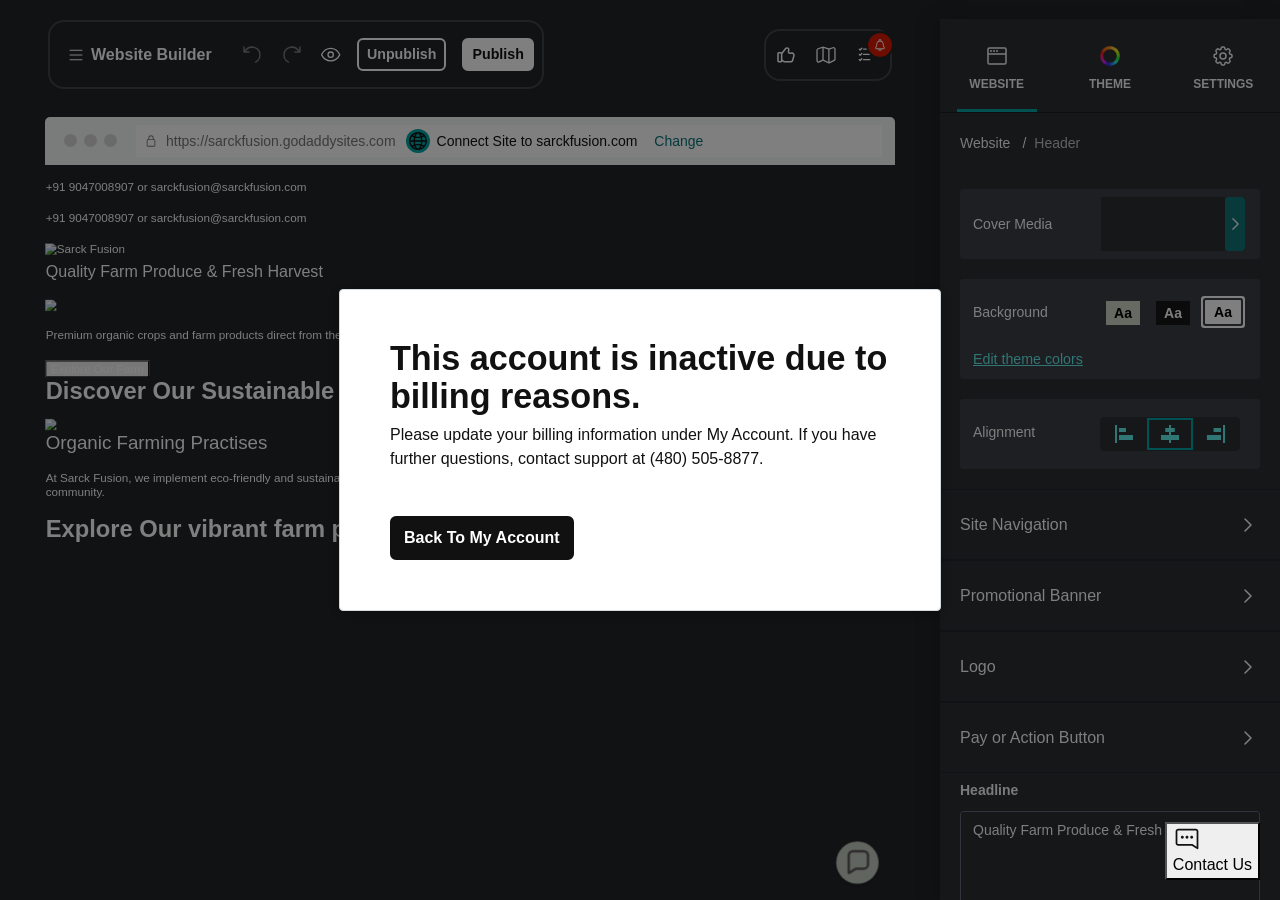
==== commit b34e192d: "Add files via upload" ====
--- a/index.html
+++ b/index.html
@@ -1,620 +1,2939 @@
 <!DOCTYPE html>
-<!-- saved from url=(0024)https://sarckfusion.com/ -->
-<html lang="en-US"><head><meta http-equiv="Content-Type" content="text/html; charset=UTF-8"><meta http-equiv="X-UA-Compatible" content="IE=edge"><meta name="viewport" content="width=device-width, initial-scale=1"><title>Sarck Fusion</title><link rel="alternate" type="application/atom+xml" href="https://sarckfusion.com/f.atom"><link rel="alternate" type="application/json" href="https://sarckfusion.com/f.json"><link rel="alternate" type="application/rss+xml" href="https://sarckfusion.com/f.rss"><meta name="description" content="Coming soon: A placeholder for an upcoming web development website that showcases innovative solutions."><meta name="author" content="Sarck Fusion"><meta name="generator" content="Starfield Technologies; Go Daddy Website Builder 8.0.0000"><link rel="manifest" href="https://sarckfusion.com/manifest.webmanifest"><link rel="apple-touch-icon" sizes="57x57" href="https://img1.wsimg.com/isteam/ip/4c6aeb25-0fb3-4a50-817a-3204201e5263/PHOTO-2026-06-06-09-18-04.jpg/:/rs=w:57,h:57,m"><link rel="apple-touch-icon" sizes="60x60" href="https://img1.wsimg.com/isteam/ip/4c6aeb25-0fb3-4a50-817a-3204201e5263/PHOTO-2026-06-06-09-18-04.jpg/:/rs=w:60,h:60,m"><link rel="apple-touch-icon" sizes="72x72" href="https://img1.wsimg.com/isteam/ip/4c6aeb25-0fb3-4a50-817a-3204201e5263/PHOTO-2026-06-06-09-18-04.jpg/:/rs=w:72,h:72,m"><link rel="apple-touch-icon" sizes="114x114" href="https://img1.wsimg.com/isteam/ip/4c6aeb25-0fb3-4a50-817a-3204201e5263/PHOTO-2026-06-06-09-18-04.jpg/:/rs=w:114,h:114,m"><link rel="apple-touch-icon" sizes="120x120" href="https://img1.wsimg.com/isteam/ip/4c6aeb25-0fb3-4a50-817a-3204201e5263/PHOTO-2026-06-06-09-18-04.jpg/:/rs=w:120,h:120,m"><link rel="apple-touch-icon" sizes="144x144" href="https://img1.wsimg.com/isteam/ip/4c6aeb25-0fb3-4a50-817a-3204201e5263/PHOTO-2026-06-06-09-18-04.jpg/:/rs=w:144,h:144,m"><link rel="apple-touch-icon" sizes="152x152" href="https://img1.wsimg.com/isteam/ip/4c6aeb25-0fb3-4a50-817a-3204201e5263/PHOTO-2026-06-06-09-18-04.jpg/:/rs=w:152,h:152,m"><link rel="apple-touch-icon" sizes="180x180" href="https://img1.wsimg.com/isteam/ip/4c6aeb25-0fb3-4a50-817a-3204201e5263/PHOTO-2026-06-06-09-18-04.jpg/:/rs=w:180,h:180,m"><meta property="og:url" content="https://sarckfusion.com/">
-<meta property="og:site_name" content="Sarck Fusion">
-<meta property="og:title" content="Sarck Fusion">
-<meta property="og:description" content="Premium organic crops and farm products direct from the fields">
-<meta property="og:type" content="website">
-<meta property="og:image" content="https://img1.wsimg.com/isteam/ip/4c6aeb25-0fb3-4a50-817a-3204201e5263/SARCK%20FUSION.jpg">
-<meta property="og:locale" content="en_US">
-<meta name="twitter:card" content="summary">
-<meta name="twitter:title" content="Sarck Fusion">
-<meta name="twitter:description" content="Quality Farm Produce &amp; Fresh Harvest">
-<meta name="twitter:image" content="https://img1.wsimg.com/isteam/ip/4c6aeb25-0fb3-4a50-817a-3204201e5263/SARCK%20FUSION.jpg">
-<meta name="twitter:image:alt" content="Sarck Fusion">
-<meta name="theme-color" content="#ced5c8"><style>.x{-ms-text-size-adjust:100%;-webkit-text-size-adjust:100%;-webkit-tap-highlight-color:rgba(0,0,0,0);margin:0;box-sizing:border-box}.x *,.x :after,.x :before{box-sizing:inherit}.x-el a[href^="mailto:"]:not(.x-el),.x-el a[href^="tel:"]:not(.x-el){color:inherit;font-size:inherit;text-decoration:inherit}.x-el-article,.x-el-aside,.x-el-details,.x-el-figcaption,.x-el-figure,.x-el-footer,.x-el-header,.x-el-hgroup,.x-el-main,.x-el-menu,.x-el-nav,.x-el-section,.x-el-summary{display:block}.x-el-audio,.x-el-canvas,.x-el-progress,.x-el-video{display:inline-block;vertical-align:baseline}.x-el-audio:not([controls]){display:none;height:0}.x-el-template{display:none}.x-el-a{background-color:transparent;color:inherit}.x-el-a:active,.x-el-a:hover{outline:0}.x-el-abbr[title]{border-bottom:1px dotted}.x-el-b,.x-el-strong{font-weight:700}.x-el-dfn{font-style:italic}.x-el-mark{background:#ff0;color:#000}.x-el-small{font-size:80%}.x-el-sub,.x-el-sup{font-size:75%;line-height:0;position:relative;vertical-align:baseline}.x-el-sup{top:-.5em}.x-el-sub{bottom:-.25em}.x-el-img{vertical-align:middle;border:0}.x-el-svg:not(:root){overflow:hidden}.x-el-figure{margin:0}.x-el-hr{box-sizing:content-box;height:0}.x-el-pre{overflow:auto}.x-el-code,.x-el-kbd,.x-el-pre,.x-el-samp{font-family:monospace,monospace;font-size:1em}.x-el-button,.x-el-input,.x-el-optgroup,.x-el-select,.x-el-textarea{color:inherit;font:inherit;margin:0}.x-el-button{overflow:visible}.x-el-button,.x-el-select{text-transform:none}.x-el-button,.x-el-input[type=button],.x-el-input[type=reset],.x-el-input[type=submit]{-webkit-appearance:button;cursor:pointer}.x-el-button[disabled],.x-el-input[disabled]{cursor:default}.x-el-button::-moz-focus-inner,.x-el-input::-moz-focus-inner{border:0;padding:0}.x-el-input{line-height:normal}.x-el-input[type=checkbox],.x-el-input[type=radio]{box-sizing:border-box;padding:0}.x-el-input[type=number]::-webkit-inner-spin-button,.x-el-input[type=number]::-webkit-outer-spin-button{height:auto}.x-el-input[type=search]{-webkit-appearance:textfield;box-sizing:content-box}.x-el-input[type=search]::-webkit-search-cancel-button,.x-el-input[type=search]::-webkit-search-decoration{-webkit-appearance:none}.x-el-textarea{border:0}.x-el-fieldset{border:1px solid silver;margin:0 2px;padding:.35em .625em .75em}.x-el-legend{border:0;padding:0}.x-el-textarea{overflow:auto}.x-el-optgroup{font-weight:700}.x-el-table{border-collapse:collapse;border-spacing:0}.x-el-td,.x-el-th{padding:0}.x{-webkit-font-smoothing:antialiased}.x-el-hr{border:0}.x-el-fieldset,.x-el-input,.x-el-select,.x-el-textarea{margin-top:0;margin-bottom:0}.x-el-fieldset,.x-el-input[type=email],.x-el-input[type=text],.x-el-textarea{width:100%}.x-el-input,.x-el-label{vertical-align:middle}.x-el-input{border-style:none;padding:.5em}.x-el-select:not([multiple]){vertical-align:middle}.x-el-textarea{line-height:1.75;padding:.5em}.x-el.d-none{display:none!important}.sideline-footer{margin-top:auto}.disable-scroll{touch-action:none;overflow:hidden;position:fixed;max-width:100vw}@keyframes loaderscale{0%{transform:scale(1);opacity:1}45%{transform:scale(.1);opacity:.7}80%{transform:scale(1);opacity:1}}.x-loader svg{display:inline-block}.x-loader svg:first-child{animation:loaderscale .75s cubic-bezier(.2,.68,.18,1.08) -.24s infinite}.x-loader svg:nth-child(2){animation:loaderscale .75s cubic-bezier(.2,.68,.18,1.08) -.12s infinite}.x-loader svg:nth-child(3){animation:loaderscale .75s cubic-bezier(.2,.68,.18,1.08) 0s infinite}.x-icon>svg{transition:transform .33s ease-in-out}.x-icon>svg.rotate-90{transform:rotate(-90deg)}.x-icon>svg.rotate90{transform:rotate(90deg)}.x-icon>svg.rotate-180{transform:rotate(-180deg)}.x-icon>svg.rotate180{transform:rotate(180deg)}.x-rt ol,.x-rt ul{text-align:left}.x-rt p{margin:0}.mte-inline-block{display:inline-block}@media only screen and (min-device-width:1025px){:root select,_::-webkit-full-page-media,_:future{font-family:sans-serif!important}}
-
-</style>
-<style>@import url('');
-/*
-Copyright (c) 2012 by Brian J. Bonislawsky DBA Astigmatic (AOETI) (astigma@astigmatic.com), with Reserved Font Name "Sacramento"
-
-This Font Software is licensed under the SIL Open Font License, Version 1.1.
-This license is copied below, and is also available with a FAQ at: http://scripts.sil.org/OFL
-
-—————————————————————————————-
-SIL OPEN FONT LICENSE Version 1.1 - 26 February 2007
-—————————————————————————————-
-*/
-/* latin-ext */
-@font-face {
-  font-family: 'Sacramento';
-  font-style: normal;
-  font-weight: 400;
-  font-display: swap;
-  src: url(https://img1.wsimg.com/gfonts/s/sacramento/v17/buEzpo6gcdjy0EiZMBUG4CMf_exL.woff2) format('woff2');
-  unicode-range: U+0100-02BA, U+02BD-02C5, U+02C7-02CC, U+02CE-02D7, U+02DD-02FF, U+0304, U+0308, U+0329, U+1D00-1DBF, U+1E00-1E9F, U+1EF2-1EFF, U+2020, U+20A0-20AB, U+20AD-20C0, U+2113, U+2C60-2C7F, U+A720-A7FF;
-}
-/* latin */
-@font-face {
-  font-family: 'Sacramento';
-  font-style: normal;
-  font-weight: 400;
-  font-display: swap;
-  src: url(https://img1.wsimg.com/gfonts/s/sacramento/v17/buEzpo6gcdjy0EiZMBUG4C0f_Q.woff2) format('woff2');
-  unicode-range: U+0000-00FF, U+0131, U+0152-0153, U+02BB-02BC, U+02C6, U+02DA, U+02DC, U+0304, U+0308, U+0329, U+2000-206F, U+20AC, U+2122, U+2191, U+2193, U+2212, U+2215, U+FEFF, U+FFFD;
-}
-
-
-/*
-Copyright 2010, 2012, 2014 Adobe Systems Incorporated (http://www.adobe.com/), with Reserved Font Name Source.
-
-This Font Software is licensed under the SIL Open Font License, Version 1.1.
-This license is copied below, and is also available with a FAQ at: http://scripts.sil.org/OFL
-
-—————————————————————————————-
-SIL OPEN FONT LICENSE Version 1.1 - 26 February 2007
-—————————————————————————————-
-*/
-/* cyrillic-ext */
-@font-face {
-  font-family: 'Source Sans Pro';
-  font-style: italic;
-  font-weight: 300;
-  font-display: swap;
-  src: url(https://img1.wsimg.com/gfonts/s/sourcesanspro/v23/6xKwdSBYKcSV-LCoeQqfX1RYOo3qPZZMkidh18Smxg.woff2) format('woff2');
-  unicode-range: U+0460-052F, U+1C80-1C8A, U+20B4, U+2DE0-2DFF, U+A640-A69F, U+FE2E-FE2F;
-}
-/* cyrillic */
-@font-face {
-  font-family: 'Source Sans Pro';
-  font-style: italic;
-  font-weight: 300;
-  font-display: swap;
-  src: url(https://img1.wsimg.com/gfonts/s/sourcesanspro/v23/6xKwdSBYKcSV-LCoeQqfX1RYOo3qPZZMkido18Smxg.woff2) format('woff2');
-  unicode-range: U+0301, U+0400-045F, U+0490-0491, U+04B0-04B1, U+2116;
-}
-/* greek-ext */
-@font-face {
-  font-family: 'Source Sans Pro';
-  font-style: italic;
-  font-weight: 300;
-  font-display: swap;
-  src: url(https://img1.wsimg.com/gfonts/s/sourcesanspro/v23/6xKwdSBYKcSV-LCoeQqfX1RYOo3qPZZMkidg18Smxg.woff2) format('woff2');
-  unicode-range: U+1F00-1FFF;
-}
-/* greek */
-@font-face {
-  font-family: 'Source Sans Pro';
-  font-style: italic;
-  font-weight: 300;
-  font-display: swap;
-  src: url(https://img1.wsimg.com/gfonts/s/sourcesanspro/v23/6xKwdSBYKcSV-LCoeQqfX1RYOo3qPZZMkidv18Smxg.woff2) format('woff2');
-  unicode-range: U+0370-0377, U+037A-037F, U+0384-038A, U+038C, U+038E-03A1, U+03A3-03FF;
-}
-/* vietnamese */
-@font-face {
-  font-family: 'Source Sans Pro';
-  font-style: italic;
-  font-weight: 300;
-  font-display: swap;
-  src: url(https://img1.wsimg.com/gfonts/s/sourcesanspro/v23/6xKwdSBYKcSV-LCoeQqfX1RYOo3qPZZMkidj18Smxg.woff2) format('woff2');
-  unicode-range: U+0102-0103, U+0110-0111, U+0128-0129, U+0168-0169, U+01A0-01A1, U+01AF-01B0, U+0300-0301, U+0303-0304, U+0308-0309, U+0323, U+0329, U+1EA0-1EF9, U+20AB;
-}
-/* latin-ext */
-@font-face {
-  font-family: 'Source Sans Pro';
-  font-style: italic;
-  font-weight: 300;
-  font-display: swap;
-  src: url(https://img1.wsimg.com/gfonts/s/sourcesanspro/v23/6xKwdSBYKcSV-LCoeQqfX1RYOo3qPZZMkidi18Smxg.woff2) format('woff2');
-  unicode-range: U+0100-02BA, U+02BD-02C5, U+02C7-02CC, U+02CE-02D7, U+02DD-02FF, U+0304, U+0308, U+0329, U+1D00-1DBF, U+1E00-1E9F, U+1EF2-1EFF, U+2020, U+20A0-20AB, U+20AD-20C0, U+2113, U+2C60-2C7F, U+A720-A7FF;
-}
-/* latin */
-@font-face {
-  font-family: 'Source Sans Pro';
-  font-style: italic;
-  font-weight: 300;
-  font-display: swap;
-  src: url(https://img1.wsimg.com/gfonts/s/sourcesanspro/v23/6xKwdSBYKcSV-LCoeQqfX1RYOo3qPZZMkids18Q.woff2) format('woff2');
-  unicode-range: U+0000-00FF, U+0131, U+0152-0153, U+02BB-02BC, U+02C6, U+02DA, U+02DC, U+0304, U+0308, U+0329, U+2000-206F, U+20AC, U+2122, U+2191, U+2193, U+2212, U+2215, U+FEFF, U+FFFD;
-}
-/* cyrillic-ext */
-@font-face {
-  font-family: 'Source Sans Pro';
-  font-style: italic;
-  font-weight: 400;
-  font-display: swap;
-  src: url(https://img1.wsimg.com/gfonts/s/sourcesanspro/v23/6xK1dSBYKcSV-LCoeQqfX1RYOo3qPZ7qsDJT9g.woff2) format('woff2');
-  unicode-range: U+0460-052F, U+1C80-1C8A, U+20B4, U+2DE0-2DFF, U+A640-A69F, U+FE2E-FE2F;
-}
-/* cyrillic */
-@font-face {
-  font-family: 'Source Sans Pro';
-  font-style: italic;
-  font-weight: 400;
-  font-display: swap;
-  src: url(https://img1.wsimg.com/gfonts/s/sourcesanspro/v23/6xK1dSBYKcSV-LCoeQqfX1RYOo3qPZ7jsDJT9g.woff2) format('woff2');
-  unicode-range: U+0301, U+0400-045F, U+0490-0491, U+04B0-04B1, U+2116;
-}
-/* greek-ext */
-@font-face {
-  font-family: 'Source Sans Pro';
-  font-style: italic;
-  font-weight: 400;
-  font-display: swap;
-  src: url(https://img1.wsimg.com/gfonts/s/sourcesanspro/v23/6xK1dSBYKcSV-LCoeQqfX1RYOo3qPZ7rsDJT9g.woff2) format('woff2');
-  unicode-range: U+1F00-1FFF;
-}
-/* greek */
-@font-face {
-  font-family: 'Source Sans Pro';
-  font-style: italic;
-  font-weight: 400;
-  font-display: swap;
-  src: url(https://img1.wsimg.com/gfonts/s/sourcesanspro/v23/6xK1dSBYKcSV-LCoeQqfX1RYOo3qPZ7ksDJT9g.woff2) format('woff2');
-  unicode-range: U+0370-0377, U+037A-037F, U+0384-038A, U+038C, U+038E-03A1, U+03A3-03FF;
-}
-/* vietnamese */
-@font-face {
-  font-family: 'Source Sans Pro';
-  font-style: italic;
-  font-weight: 400;
-  font-display: swap;
-  src: url(https://img1.wsimg.com/gfonts/s/sourcesanspro/v23/6xK1dSBYKcSV-LCoeQqfX1RYOo3qPZ7osDJT9g.woff2) format('woff2');
-  unicode-range: U+0102-0103, U+0110-0111, U+0128-0129, U+0168-0169, U+01A0-01A1, U+01AF-01B0, U+0300-0301, U+0303-0304, U+0308-0309, U+0323, U+0329, U+1EA0-1EF9, U+20AB;
-}
-/* latin-ext */
-@font-face {
-  font-family: 'Source Sans Pro';
-  font-style: italic;
-  font-weight: 400;
-  font-display: swap;
-  src: url(https://img1.wsimg.com/gfonts/s/sourcesanspro/v23/6xK1dSBYKcSV-LCoeQqfX1RYOo3qPZ7psDJT9g.woff2) format('woff2');
-  unicode-range: U+0100-02BA, U+02BD-02C5, U+02C7-02CC, U+02CE-02D7, U+02DD-02FF, U+0304, U+0308, U+0329, U+1D00-1DBF, U+1E00-1E9F, U+1EF2-1EFF, U+2020, U+20A0-20AB, U+20AD-20C0, U+2113, U+2C60-2C7F, U+A720-A7FF;
-}
-/* latin */
-@font-face {
-  font-family: 'Source Sans Pro';
-  font-style: italic;
-  font-weight: 400;
-  font-display: swap;
-  src: url(https://img1.wsimg.com/gfonts/s/sourcesanspro/v23/6xK1dSBYKcSV-LCoeQqfX1RYOo3qPZ7nsDI.woff2) format('woff2');
-  unicode-range: U+0000-00FF, U+0131, U+0152-0153, U+02BB-02BC, U+02C6, U+02DA, U+02DC, U+0304, U+0308, U+0329, U+2000-206F, U+20AC, U+2122, U+2191, U+2193, U+2212, U+2215, U+FEFF, U+FFFD;
-}
-/* cyrillic-ext */
-@font-face {
-  font-family: 'Source Sans Pro';
-  font-style: italic;
-  font-weight: 700;
-  font-display: swap;
-  src: url(https://img1.wsimg.com/gfonts/s/sourcesanspro/v23/6xKwdSBYKcSV-LCoeQqfX1RYOo3qPZZclSdh18Smxg.woff2) format('woff2');
-  unicode-range: U+0460-052F, U+1C80-1C8A, U+20B4, U+2DE0-2DFF, U+A640-A69F, U+FE2E-FE2F;
-}
-/* cyrillic */
-@font-face {
-  font-family: 'Source Sans Pro';
-  font-style: italic;
-  font-weight: 700;
-  font-display: swap;
-  src: url(https://img1.wsimg.com/gfonts/s/sourcesanspro/v23/6xKwdSBYKcSV-LCoeQqfX1RYOo3qPZZclSdo18Smxg.woff2) format('woff2');
-  unicode-range: U+0301, U+0400-045F, U+0490-0491, U+04B0-04B1, U+2116;
-}
-/* greek-ext */
-@font-face {
-  font-family: 'Source Sans Pro';
-  font-style: italic;
-  font-weight: 700;
-  font-display: swap;
-  src: url(https://img1.wsimg.com/gfonts/s/sourcesanspro/v23/6xKwdSBYKcSV-LCoeQqfX1RYOo3qPZZclSdg18Smxg.woff2) format('woff2');
-  unicode-range: U+1F00-1FFF;
-}
-/* greek */
-@font-face {
-  font-family: 'Source Sans Pro';
-  font-style: italic;
-  font-weight: 700;
-  font-display: swap;
-  src: url(https://img1.wsimg.com/gfonts/s/sourcesanspro/v23/6xKwdSBYKcSV-LCoeQqfX1RYOo3qPZZclSdv18Smxg.woff2) format('woff2');
-  unicode-range: U+0370-0377, U+037A-037F, U+0384-038A, U+038C, U+038E-03A1, U+03A3-03FF;
-}
-/* vietnamese */
-@font-face {
-  font-family: 'Source Sans Pro';
-  font-style: italic;
-  font-weight: 700;
-  font-display: swap;
-  src: url(https://img1.wsimg.com/gfonts/s/sourcesanspro/v23/6xKwdSBYKcSV-LCoeQqfX1RYOo3qPZZclSdj18Smxg.woff2) format('woff2');
-  unicode-range: U+0102-0103, U+0110-0111, U+0128-0129, U+0168-0169, U+01A0-01A1, U+01AF-01B0, U+0300-0301, U+0303-0304, U+0308-0309, U+0323, U+0329, U+1EA0-1EF9, U+20AB;
-}
-/* latin-ext */
-@font-face {
-  font-family: 'Source Sans Pro';
-  font-style: italic;
-  font-weight: 700;
-  font-display: swap;
-  src: url(https://img1.wsimg.com/gfonts/s/sourcesanspro/v23/6xKwdSBYKcSV-LCoeQqfX1RYOo3qPZZclSdi18Smxg.woff2) format('woff2');
-  unicode-range: U+0100-02BA, U+02BD-02C5, U+02C7-02CC, U+02CE-02D7, U+02DD-02FF, U+0304, U+0308, U+0329, U+1D00-1DBF, U+1E00-1E9F, U+1EF2-1EFF, U+2020, U+20A0-20AB, U+20AD-20C0, U+2113, U+2C60-2C7F, U+A720-A7FF;
-}
-/* latin */
-@font-face {
-  font-family: 'Source Sans Pro';
-  font-style: italic;
-  font-weight: 700;
-  font-display: swap;
-  src: url(https://img1.wsimg.com/gfonts/s/sourcesanspro/v23/6xKwdSBYKcSV-LCoeQqfX1RYOo3qPZZclSds18Q.woff2) format('woff2');
-  unicode-range: U+0000-00FF, U+0131, U+0152-0153, U+02BB-02BC, U+02C6, U+02DA, U+02DC, U+0304, U+0308, U+0329, U+2000-206F, U+20AC, U+2122, U+2191, U+2193, U+2212, U+2215, U+FEFF, U+FFFD;
-}
-/* cyrillic-ext */
-@font-face {
-  font-family: 'Source Sans Pro';
-  font-style: normal;
-  font-weight: 300;
-  font-display: swap;
-  src: url(https://img1.wsimg.com/gfonts/s/sourcesanspro/v23/6xKydSBYKcSV-LCoeQqfX1RYOo3ik4zwmhduz8A.woff2) format('woff2');
-  unicode-range: U+0460-052F, U+1C80-1C8A, U+20B4, U+2DE0-2DFF, U+A640-A69F, U+FE2E-FE2F;
-}
-/* cyrillic */
-@font-face {
-  font-family: 'Source Sans Pro';
-  font-style: normal;
-  font-weight: 300;
-  font-display: swap;
-  src: url(https://img1.wsimg.com/gfonts/s/sourcesanspro/v23/6xKydSBYKcSV-LCoeQqfX1RYOo3ik4zwkxduz8A.woff2) format('woff2');
-  unicode-range: U+0301, U+0400-045F, U+0490-0491, U+04B0-04B1, U+2116;
-}
-/* greek-ext */
-@font-face {
-  font-family: 'Source Sans Pro';
-  font-style: normal;
-  font-weight: 300;
-  font-display: swap;
-  src: url(https://img1.wsimg.com/gfonts/s/sourcesanspro/v23/6xKydSBYKcSV-LCoeQqfX1RYOo3ik4zwmxduz8A.woff2) format('woff2');
-  unicode-range: U+1F00-1FFF;
-}
-/* greek */
-@font-face {
-  font-family: 'Source Sans Pro';
-  font-style: normal;
-  font-weight: 300;
-  font-display: swap;
-  src: url(https://img1.wsimg.com/gfonts/s/sourcesanspro/v23/6xKydSBYKcSV-LCoeQqfX1RYOo3ik4zwlBduz8A.woff2) format('woff2');
-  unicode-range: U+0370-0377, U+037A-037F, U+0384-038A, U+038C, U+038E-03A1, U+03A3-03FF;
-}
-/* vietnamese */
-@font-face {
-  font-family: 'Source Sans Pro';
-  font-style: normal;
-  font-weight: 300;
-  font-display: swap;
-  src: url(https://img1.wsimg.com/gfonts/s/sourcesanspro/v23/6xKydSBYKcSV-LCoeQqfX1RYOo3ik4zwmBduz8A.woff2) format('woff2');
-  unicode-range: U+0102-0103, U+0110-0111, U+0128-0129, U+0168-0169, U+01A0-01A1, U+01AF-01B0, U+0300-0301, U+0303-0304, U+0308-0309, U+0323, U+0329, U+1EA0-1EF9, U+20AB;
-}
-/* latin-ext */
-@font-face {
-  font-family: 'Source Sans Pro';
-  font-style: normal;
-  font-weight: 300;
-  font-display: swap;
-  src: url(https://img1.wsimg.com/gfonts/s/sourcesanspro/v23/6xKydSBYKcSV-LCoeQqfX1RYOo3ik4zwmRduz8A.woff2) format('woff2');
-  unicode-range: U+0100-02BA, U+02BD-02C5, U+02C7-02CC, U+02CE-02D7, U+02DD-02FF, U+0304, U+0308, U+0329, U+1D00-1DBF, U+1E00-1E9F, U+1EF2-1EFF, U+2020, U+20A0-20AB, U+20AD-20C0, U+2113, U+2C60-2C7F, U+A720-A7FF;
-}
-/* latin */
-@font-face {
-  font-family: 'Source Sans Pro';
-  font-style: normal;
-  font-weight: 300;
-  font-display: swap;
-  src: url(https://img1.wsimg.com/gfonts/s/sourcesanspro/v23/6xKydSBYKcSV-LCoeQqfX1RYOo3ik4zwlxdu.woff2) format('woff2');
-  unicode-range: U+0000-00FF, U+0131, U+0152-0153, U+02BB-02BC, U+02C6, U+02DA, U+02DC, U+0304, U+0308, U+0329, U+2000-206F, U+20AC, U+2122, U+2191, U+2193, U+2212, U+2215, U+FEFF, U+FFFD;
-}
-/* cyrillic-ext */
-@font-face {
-  font-family: 'Source Sans Pro';
-  font-style: normal;
-  font-weight: 400;
-  font-display: swap;
-  src: url(https://img1.wsimg.com/gfonts/s/sourcesanspro/v23/6xK3dSBYKcSV-LCoeQqfX1RYOo3qNa7lqDY.woff2) format('woff2');
-  unicode-range: U+0460-052F, U+1C80-1C8A, U+20B4, U+2DE0-2DFF, U+A640-A69F, U+FE2E-FE2F;
-}
-/* cyrillic */
-@font-face {
-  font-family: 'Source Sans Pro';
-  font-style: normal;
-  font-weight: 400;
-  font-display: swap;
-  src: url(https://img1.wsimg.com/gfonts/s/sourcesanspro/v23/6xK3dSBYKcSV-LCoeQqfX1RYOo3qPK7lqDY.woff2) format('woff2');
-  unicode-range: U+0301, U+0400-045F, U+0490-0491, U+04B0-04B1, U+2116;
-}
-/* greek-ext */
-@font-face {
-  font-family: 'Source Sans Pro';
-  font-style: normal;
-  font-weight: 400;
-  font-display: swap;
-  src: url(https://img1.wsimg.com/gfonts/s/sourcesanspro/v23/6xK3dSBYKcSV-LCoeQqfX1RYOo3qNK7lqDY.woff2) format('woff2');
-  unicode-range: U+1F00-1FFF;
-}
-/* greek */
-@font-face {
-  font-family: 'Source Sans Pro';
-  font-style: normal;
-  font-weight: 400;
-  font-display: swap;
-  src: url(https://img1.wsimg.com/gfonts/s/sourcesanspro/v23/6xK3dSBYKcSV-LCoeQqfX1RYOo3qO67lqDY.woff2) format('woff2');
-  unicode-range: U+0370-0377, U+037A-037F, U+0384-038A, U+038C, U+038E-03A1, U+03A3-03FF;
-}
-/* vietnamese */
-@font-face {
-  font-family: 'Source Sans Pro';
-  font-style: normal;
-  font-weight: 400;
-  font-display: swap;
-  src: url(https://img1.wsimg.com/gfonts/s/sourcesanspro/v23/6xK3dSBYKcSV-LCoeQqfX1RYOo3qN67lqDY.woff2) format('woff2');
-  unicode-range: U+0102-0103, U+0110-0111, U+0128-0129, U+0168-0169, U+01A0-01A1, U+01AF-01B0, U+0300-0301, U+0303-0304, U+0308-0309, U+0323, U+0329, U+1EA0-1EF9, U+20AB;
-}
-/* latin-ext */
-@font-face {
-  font-family: 'Source Sans Pro';
-  font-style: normal;
-  font-weight: 400;
-  font-display: swap;
-  src: url(https://img1.wsimg.com/gfonts/s/sourcesanspro/v23/6xK3dSBYKcSV-LCoeQqfX1RYOo3qNq7lqDY.woff2) format('woff2');
-  unicode-range: U+0100-02BA, U+02BD-02C5, U+02C7-02CC, U+02CE-02D7, U+02DD-02FF, U+0304, U+0308, U+0329, U+1D00-1DBF, U+1E00-1E9F, U+1EF2-1EFF, U+2020, U+20A0-20AB, U+20AD-20C0, U+2113, U+2C60-2C7F, U+A720-A7FF;
-}
-/* latin */
-@font-face {
-  font-family: 'Source Sans Pro';
-  font-style: normal;
-  font-weight: 400;
-  font-display: swap;
-  src: url(https://img1.wsimg.com/gfonts/s/sourcesanspro/v23/6xK3dSBYKcSV-LCoeQqfX1RYOo3qOK7l.woff2) format('woff2');
-  unicode-range: U+0000-00FF, U+0131, U+0152-0153, U+02BB-02BC, U+02C6, U+02DA, U+02DC, U+0304, U+0308, U+0329, U+2000-206F, U+20AC, U+2122, U+2191, U+2193, U+2212, U+2215, U+FEFF, U+FFFD;
-}
-/* cyrillic-ext */
-@font-face {
-  font-family: 'Source Sans Pro';
-  font-style: normal;
-  font-weight: 700;
-  font-display: swap;
-  src: url(https://img1.wsimg.com/gfonts/s/sourcesanspro/v23/6xKydSBYKcSV-LCoeQqfX1RYOo3ig4vwmhduz8A.woff2) format('woff2');
-  unicode-range: U+0460-052F, U+1C80-1C8A, U+20B4, U+2DE0-2DFF, U+A640-A69F, U+FE2E-FE2F;
-}
-/* cyrillic */
-@font-face {
-  font-family: 'Source Sans Pro';
-  font-style: normal;
-  font-weight: 700;
-  font-display: swap;
-  src: url(https://img1.wsimg.com/gfonts/s/sourcesanspro/v23/6xKydSBYKcSV-LCoeQqfX1RYOo3ig4vwkxduz8A.woff2) format('woff2');
-  unicode-range: U+0301, U+0400-045F, U+0490-0491, U+04B0-04B1, U+2116;
-}
-/* greek-ext */
-@font-face {
-  font-family: 'Source Sans Pro';
-  font-style: normal;
-  font-weight: 700;
-  font-display: swap;
-  src: url(https://img1.wsimg.com/gfonts/s/sourcesanspro/v23/6xKydSBYKcSV-LCoeQqfX1RYOo3ig4vwmxduz8A.woff2) format('woff2');
-  unicode-range: U+1F00-1FFF;
-}
-/* greek */
-@font-face {
-  font-family: 'Source Sans Pro';
-  font-style: normal;
-  font-weight: 700;
-  font-display: swap;
-  src: url(https://img1.wsimg.com/gfonts/s/sourcesanspro/v23/6xKydSBYKcSV-LCoeQqfX1RYOo3ig4vwlBduz8A.woff2) format('woff2');
-  unicode-range: U+0370-0377, U+037A-037F, U+0384-038A, U+038C, U+038E-03A1, U+03A3-03FF;
-}
-/* vietnamese */
-@font-face {
-  font-family: 'Source Sans Pro';
-  font-style: normal;
-  font-weight: 700;
-  font-display: swap;
-  src: url(https://img1.wsimg.com/gfonts/s/sourcesanspro/v23/6xKydSBYKcSV-LCoeQqfX1RYOo3ig4vwmBduz8A.woff2) format('woff2');
-  unicode-range: U+0102-0103, U+0110-0111, U+0128-0129, U+0168-0169, U+01A0-01A1, U+01AF-01B0, U+0300-0301, U+0303-0304, U+0308-0309, U+0323, U+0329, U+1EA0-1EF9, U+20AB;
-}
-/* latin-ext */
-@font-face {
-  font-family: 'Source Sans Pro';
-  font-style: normal;
-  font-weight: 700;
-  font-display: swap;
-  src: url(https://img1.wsimg.com/gfonts/s/sourcesanspro/v23/6xKydSBYKcSV-LCoeQqfX1RYOo3ig4vwmRduz8A.woff2) format('woff2');
-  unicode-range: U+0100-02BA, U+02BD-02C5, U+02C7-02CC, U+02CE-02D7, U+02DD-02FF, U+0304, U+0308, U+0329, U+1D00-1DBF, U+1E00-1E9F, U+1EF2-1EFF, U+2020, U+20A0-20AB, U+20AD-20C0, U+2113, U+2C60-2C7F, U+A720-A7FF;
-}
-/* latin */
-@font-face {
-  font-family: 'Source Sans Pro';
-  font-style: normal;
-  font-weight: 700;
-  font-display: swap;
-  src: url(https://img1.wsimg.com/gfonts/s/sourcesanspro/v23/6xKydSBYKcSV-LCoeQqfX1RYOo3ig4vwlxdu.woff2) format('woff2');
-  unicode-range: U+0000-00FF, U+0131, U+0152-0153, U+02BB-02BC, U+02C6, U+02DA, U+02DC, U+0304, U+0308, U+0329, U+2000-206F, U+20AC, U+2122, U+2191, U+2193, U+2212, U+2215, U+FEFF, U+FFFD;
-}
-
-
-/*
-Copyright 2011 The Montserrat Project Authors (https://github.com/JulietaUla/Montserrat)
-
-This Font Software is licensed under the SIL Open Font License, Version 1.1.
-This license is copied below, and is also available with a FAQ at: http://scripts.sil.org/OFL
-
-—————————————————————————————-
-SIL OPEN FONT LICENSE Version 1.1 - 26 February 2007
-—————————————————————————————-
-*/
-/* cyrillic-ext */
-@font-face {
-  font-family: 'Montserrat';
-  font-style: normal;
-  font-weight: 600;
-  font-display: swap;
-  src: url(https://img1.wsimg.com/gfonts/s/montserrat/v31/JTUSjIg1_i6t8kCHKm459WRhyzbi.woff2) format('woff2');
-  unicode-range: U+0460-052F, U+1C80-1C8A, U+20B4, U+2DE0-2DFF, U+A640-A69F, U+FE2E-FE2F;
-}
-/* cyrillic */
-@font-face {
-  font-family: 'Montserrat';
-  font-style: normal;
-  font-weight: 600;
-  font-display: swap;
-  src: url(https://img1.wsimg.com/gfonts/s/montserrat/v31/JTUSjIg1_i6t8kCHKm459W1hyzbi.woff2) format('woff2');
-  unicode-range: U+0301, U+0400-045F, U+0490-0491, U+04B0-04B1, U+2116;
-}
-/* vietnamese */
-@font-face {
-  font-family: 'Montserrat';
-  font-style: normal;
-  font-weight: 600;
-  font-display: swap;
-  src: url(https://img1.wsimg.com/gfonts/s/montserrat/v31/JTUSjIg1_i6t8kCHKm459WZhyzbi.woff2) format('woff2');
-  unicode-range: U+0102-0103, U+0110-0111, U+0128-0129, U+0168-0169, U+01A0-01A1, U+01AF-01B0, U+0300-0301, U+0303-0304, U+0308-0309, U+0323, U+0329, U+1EA0-1EF9, U+20AB;
-}
-/* latin-ext */
-@font-face {
-  font-family: 'Montserrat';
-  font-style: normal;
-  font-weight: 600;
-  font-display: swap;
-  src: url(https://img1.wsimg.com/gfonts/s/montserrat/v31/JTUSjIg1_i6t8kCHKm459Wdhyzbi.woff2) format('woff2');
-  unicode-range: U+0100-02BA, U+02BD-02C5, U+02C7-02CC, U+02CE-02D7, U+02DD-02FF, U+0304, U+0308, U+0329, U+1D00-1DBF, U+1E00-1E9F, U+1EF2-1EFF, U+2020, U+20A0-20AB, U+20AD-20C0, U+2113, U+2C60-2C7F, U+A720-A7FF;
-}
-/* latin */
-@font-face {
-  font-family: 'Montserrat';
-  font-style: normal;
-  font-weight: 600;
-  font-display: swap;
-  src: url(https://img1.wsimg.com/gfonts/s/montserrat/v31/JTUSjIg1_i6t8kCHKm459Wlhyw.woff2) format('woff2');
-  unicode-range: U+0000-00FF, U+0131, U+0152-0153, U+02BB-02BC, U+02C6, U+02DA, U+02DC, U+0304, U+0308, U+0329, U+2000-206F, U+20AC, U+2122, U+2191, U+2193, U+2212, U+2215, U+FEFF, U+FFFD;
-}
-/* cyrillic-ext */
-@font-face {
-  font-family: 'Montserrat';
-  font-style: normal;
-  font-weight: 700;
-  font-display: swap;
-  src: url(https://img1.wsimg.com/gfonts/s/montserrat/v31/JTUSjIg1_i6t8kCHKm459WRhyzbi.woff2) format('woff2');
-  unicode-range: U+0460-052F, U+1C80-1C8A, U+20B4, U+2DE0-2DFF, U+A640-A69F, U+FE2E-FE2F;
-}
-/* cyrillic */
-@font-face {
-  font-family: 'Montserrat';
-  font-style: normal;
-  font-weight: 700;
-  font-display: swap;
-  src: url(https://img1.wsimg.com/gfonts/s/montserrat/v31/JTUSjIg1_i6t8kCHKm459W1hyzbi.woff2) format('woff2');
-  unicode-range: U+0301, U+0400-045F, U+0490-0491, U+04B0-04B1, U+2116;
-}
-/* vietnamese */
-@font-face {
-  font-family: 'Montserrat';
-  font-style: normal;
-  font-weight: 700;
-  font-display: swap;
-  src: url(https://img1.wsimg.com/gfonts/s/montserrat/v31/JTUSjIg1_i6t8kCHKm459WZhyzbi.woff2) format('woff2');
-  unicode-range: U+0102-0103, U+0110-0111, U+0128-0129, U+0168-0169, U+01A0-01A1, U+01AF-01B0, U+0300-0301, U+0303-0304, U+0308-0309, U+0323, U+0329, U+1EA0-1EF9, U+20AB;
-}
-/* latin-ext */
-@font-face {
-  font-family: 'Montserrat';
-  font-style: normal;
-  font-weight: 700;
-  font-display: swap;
-  src: url(https://img1.wsimg.com/gfonts/s/montserrat/v31/JTUSjIg1_i6t8kCHKm459Wdhyzbi.woff2) format('woff2');
-  unicode-range: U+0100-02BA, U+02BD-02C5, U+02C7-02CC, U+02CE-02D7, U+02DD-02FF, U+0304, U+0308, U+0329, U+1D00-1DBF, U+1E00-1E9F, U+1EF2-1EFF, U+2020, U+20A0-20AB, U+20AD-20C0, U+2113, U+2C60-2C7F, U+A720-A7FF;
-}
-/* latin */
-@font-face {
-  font-family: 'Montserrat';
-  font-style: normal;
-  font-weight: 700;
-  font-display: swap;
-  src: url(https://img1.wsimg.com/gfonts/s/montserrat/v31/JTUSjIg1_i6t8kCHKm459Wlhyw.woff2) format('woff2');
-  unicode-range: U+0000-00FF, U+0131, U+0152-0153, U+02BB-02BC, U+02C6, U+02DA, U+02DC, U+0304, U+0308, U+0329, U+2000-206F, U+20AC, U+2122, U+2191, U+2193, U+2212, U+2215, U+FEFF, U+FFFD;
-}
-
-
-/*
-Copyright (c) 2011, Sol Matas (www.huertatipografica.com.ar), with Reserved Font Name "Bitter"
-
-This Font Software is licensed under the SIL Open Font License, Version 1.1.
-This license is copied below, and is also available with a FAQ at: http://scripts.sil.org/OFL
-
-—————————————————————————————-
-SIL OPEN FONT LICENSE Version 1.1 - 26 February 2007
-—————————————————————————————-
-*/
-/* cyrillic-ext */
-@font-face {
-  font-family: 'Bitter';
-  font-style: normal;
-  font-weight: 700;
-  font-display: swap;
-  src: url(https://img1.wsimg.com/gfonts/s/bitter/v42/raxhHiqOu8IVPmnRc6SY1KXhnF_Y8RHYOLXOXWh2.woff2) format('woff2');
-  unicode-range: U+0460-052F, U+1C80-1C8A, U+20B4, U+2DE0-2DFF, U+A640-A69F, U+FE2E-FE2F;
-}
-/* cyrillic */
-@font-face {
-  font-family: 'Bitter';
-  font-style: normal;
-  font-weight: 700;
-  font-display: swap;
-  src: url(https://img1.wsimg.com/gfonts/s/bitter/v42/raxhHiqOu8IVPmnRc6SY1KXhnF_Y8RHYOLzOXWh2.woff2) format('woff2');
-  unicode-range: U+0301, U+0400-045F, U+0490-0491, U+04B0-04B1, U+2116;
-}
-/* vietnamese */
-@font-face {
-  font-family: 'Bitter';
-  font-style: normal;
-  font-weight: 700;
-  font-display: swap;
-  src: url(https://img1.wsimg.com/gfonts/s/bitter/v42/raxhHiqOu8IVPmnRc6SY1KXhnF_Y8RHYOLfOXWh2.woff2) format('woff2');
-  unicode-range: U+0102-0103, U+0110-0111, U+0128-0129, U+0168-0169, U+01A0-01A1, U+01AF-01B0, U+0300-0301, U+0303-0304, U+0308-0309, U+0323, U+0329, U+1EA0-1EF9, U+20AB;
-}
-/* latin-ext */
-@font-face {
-  font-family: 'Bitter';
-  font-style: normal;
-  font-weight: 700;
-  font-display: swap;
-  src: url(https://img1.wsimg.com/gfonts/s/bitter/v42/raxhHiqOu8IVPmnRc6SY1KXhnF_Y8RHYOLbOXWh2.woff2) format('woff2');
-  unicode-range: U+0100-02BA, U+02BD-02C5, U+02C7-02CC, U+02CE-02D7, U+02DD-02FF, U+0304, U+0308, U+0329, U+1D00-1DBF, U+1E00-1E9F, U+1EF2-1EFF, U+2020, U+20A0-20AB, U+20AD-20C0, U+2113, U+2C60-2C7F, U+A720-A7FF;
-}
-/* latin */
-@font-face {
-  font-family: 'Bitter';
-  font-style: normal;
-  font-weight: 700;
-  font-display: swap;
-  src: url(https://img1.wsimg.com/gfonts/s/bitter/v42/raxhHiqOu8IVPmnRc6SY1KXhnF_Y8RHYOLjOXQ.woff2) format('woff2');
-  unicode-range: U+0000-00FF, U+0131, U+0152-0153, U+02BB-02BC, U+02C6, U+02DA, U+02DC, U+0304, U+0308, U+0329, U+2000-206F, U+20AC, U+2122, U+2191, U+2193, U+2212, U+2215, U+FEFF, U+FFFD;
-}
-
-</style>
-<style data-glamor="cxs-default-sheet">.x .c1-1{letter-spacing:normal}.x .c1-2{text-transform:none}.x .c1-3{background-color:rgb(255, 255, 255)}.x .c1-4{width:100%}.x .c1-5 > div{position:relative}.x .c1-6 > div{overflow:hidden}.x .c1-7 > div{margin-top:auto}.x .c1-8 > div{margin-right:auto}.x .c1-9 > div{margin-bottom:auto}.x .c1-a > div{margin-left:auto}.x .c1-b{font-family:'Source Sans Pro', arial, sans-serif}.x .c1-c{font-size:16px}.x .c1-h{padding-top:40px}.x .c1-i{padding-bottom:40px}.x .c1-j{padding:0px !important}.x .c1-k:before{content:""}.x .c1-l:before{display:table}.x .c1-m:before{clear:both}.x .c1-n:after{content:""}.x .c1-o:after{display:table}.x .c1-p:after{clear:both}.x .c1-s{position:relative}.x .c1-t{text-align:center}.x .c1-u{padding-top:16px}.x .c1-v{padding-bottom:16px}.x .c1-w{display:none}.x .c1-y{margin-left:auto}.x .c1-z{margin-right:auto}.x .c1-10{padding-left:24px}.x .c1-11{padding-right:24px}.x .c1-12{max-width:100%}.x .c1-13{display:block}.x .c1-1b{word-wrap:break-word}.x .c1-1c{overflow-wrap:break-word}.x .c1-1d{line-height:1.5}.x .c1-1e{margin-top:0}.x .c1-1f{margin-bottom:0}.x .c1-1g{text-wrap:pretty}.x .c1-1h a{text-decoration:none}.x .c1-1i{font-weight:400}.x .c1-1j{color:rgb(94, 94, 94)}.x .c1-1l{letter-spacing:inherit}.x .c1-1m{text-transform:inherit}.x .c1-1n{text-decoration:none}.x .c1-1o{display:inline}.x .c1-1p{cursor:pointer}.x .c1-1q{color:inherit}.x .c1-1r{font-weight:inherit}.x .c1-1s:hover{color:currentColor}.x .c1-1t:active{color:currentColor}.x .c1-1u{background-color:rgb(206, 213, 200)}.x .c1-1v{padding-top:24px}.x .c1-1w{padding-bottom:24px}.x .c1-1y{padding-top:0px !important}.x .c1-1z{padding-bottom:0px !important}.x .c1-20{display:flex}.x .c1-21{box-sizing:border-box}.x .c1-22{flex-direction:row}.x .c1-23{flex-wrap:wrap}.x .c1-24{margin-right:-12px}.x .c1-25{margin-left:-12px}.x .c1-26{align-items:center}.x .c1-27{justify-content:center}.x .c1-28 cell{flex-basis:auto}.x .c1-29 cell{flex-grow:0}.x .c1-2e{flex-grow:0}.x .c1-2f{flex-shrink:1}.x .c1-2g{flex-basis:auto}.x .c1-2h{padding-top:0}.x .c1-2i{padding-right:12px}.x .c1-2j{padding-bottom:0}.x .c1-2k{padding-left:12px}.x .c1-2p{color:rgb(58, 58, 57)}.x .c1-2q{margin-top:32px}.x .c1-2r{margin-right:32px}.x .c1-2s{margin-bottom:32px}.x .c1-2t{margin-left:32px}.x .c1-2u{flex-grow:1}.x .c1-2v{flex-basis:0%}.x .c1-2z{display:inline-block}.x .c1-30{font-family:'Sacramento', serif, system-ui}.x .c1-31{font-size:18px}.x .c1-3a{border-top:0px}.x .c1-3b{border-right:0px}.x .c1-3c{border-bottom:0px}.x .c1-3d{border-left:0px}.x .c1-3e{width:auto}.x .c1-3f{color:rgb(115, 120, 111)}.x .c1-3g:hover{color:rgb(69, 72, 67)}.x .c1-3h:active{color:rgb(47, 49, 45)}.x .c1-3i{padding-right:0px}.x .c1-3j{padding-left:0px}.x .c1-3k{[object -object]:0px}.x .c1-3l{vertical-align:middle}.x .c1-3m{aspect-ratio:1 / 1}.x .c1-3n{object-fit:contain}.x .c1-3o{background-color:transparent}.x .c1-3p{height:80px}.x .c1-3q{transition:max-height .5s}.x .c1-3r{max-height:200px}.x .c1-3s{border-radius:0px}.x .c1-4b{margin-left:0px}.x .c1-4c{margin-right:0px}.x .c1-4d{width:inherit}.x .c1-4e{line-height:1.2}.x .c1-4f{line-height:1.25}.x .c1-4g{margin-top:8px}.x .c1-4h{white-space:pre-line}.x .c1-4i{font-size:22px}.x .c1-4j{color:rgb(27, 27, 27)}.x .c1-4o{word-wrap:normal !important}.x .c1-4p{overflow-wrap:normal !important}.x .c1-4q{visibility:hidden}.x .c1-4r{position:absolute}.x .c1-4s{overflow:visible}.x .c1-4t{left:0px}.x .c1-4u{height:auto}.x .c1-4v{margin-bottom:24px}.x .c1-4w{height:100%}.x .c1-4x{border-width:0 !important}.x .c1-4y{aspect-ratio:2 / 1}.x .c1-4z{border-color:rgb(206, 213, 200)}.x .c1-50{border-style:solid}.x .c1-51{border-top-width:8px}.x .c1-52{border-right-width:8px}.x .c1-53{border-bottom-width:8px}.x .c1-54{border-left-width:8px}.x .c1-55{max-height:500px}.x .c1-56{margin-bottom:16px}.x .c1-57 > p{margin-top:0}.x .c1-58 > p{margin-right:0}.x .c1-59 > p{margin-bottom:0}.x .c1-5a > p{margin-left:0}.x .c1-5c{font-size:inherit !important}.x .c1-5d{font-weight:700}.x .c1-5e{line-height:inherit}.x .c1-5f{font-style:italic}.x .c1-5g{text-decoration:line-through}.x .c1-5h{text-decoration:underline}.x .c1-5i{column-gap:24px}.x .c1-5j{row-gap:24px}.x .c1-5l{letter-spacing:1px}.x .c1-5m{text-transform:uppercase}.x .c1-5n{overflow:hidden}.x .c1-5o{transition:all .3s ease}.x .c1-5p{z-index:0}.x .c1-5q .btnAddon{content:""}.x .c1-5r .btnAddon{background-color:rgb(208, 214, 203)}.x .c1-5s .btnAddon{position:absolute}.x .c1-5t .btnAddon{width:0px}.x .c1-5u .btnAddon{height:120%}.x .c1-5v .btnAddon{bottom:-2px}.x .c1-5w .btnAddon{left:-32px}.x .c1-5x .btnAddon{transform:skewX(15deg)}.x .c1-5y .btnAddon{transition:all .3s ease}.x .c1-5z .btnAddon{z-index:-1}.x .c1-60{border-top-width:1px}.x .c1-61{border-right-width:1px}.x .c1-62{border-bottom-width:1px}.x .c1-63{border-left-width:1px}.x .c1-64{display:inline-flex}.x .c1-65{padding-left:40px}.x .c1-66{padding-right:40px}.x .c1-67{padding-top:8px}.x .c1-68{padding-bottom:8px}.x .c1-69{min-height:56px}.x .c1-6a{border-radius:48px}.x .c1-6b{border-color:currentColor}.x .c1-6c{text-shadow:none}.x .c1-6d{font-size:14px}.x .c1-6e:hover{background-color:rgb(208, 214, 203)}.x .c1-6f:hover .btnAddon{width:120%}.x .c1-6g:hover{color:rgb(0, 0, 0)}.x .c1-6h:hover{border-color:rgb(0, 0, 0)}.x .c1-6n{line-height:1.4}.x .c1-6o{margin-bottom:40px}.x .c1-6p{font-size:32px}.x .c1-6w{letter-spacing:unset}.x .c1-6x{text-transform:unset}.x .c1-6y{max-width:80%}.x .c1-6z:before{right:100%}.x .c1-70:before{margin-right:24px}.x .c1-71:before{height:1px}.x .c1-72:before{margin-top:-1px}.x .c1-73:before{background:currentColor}.x .c1-74:before{position:absolute}.x .c1-75:before{top:.75em}.x .c1-76:before{width:100vw}.x .c1-77:before{display:block}.x .c1-78:after{left:100%}.x .c1-79:after{margin-left:24px}.x .c1-7a:after{height:1px}.x .c1-7b:after{margin-top:-1px}.x .c1-7c:after{background:currentColor}.x .c1-7d:after{position:absolute}.x .c1-7e:after{top:.75em}.x .c1-7f:after{width:100vw}.x .c1-7g:after{display:block}.x .c1-7h{margin-bottom:-24px}.x .c1-7j{flex-basis:100%}.x .c1-7k{padding-bottom:48px}.x .c1-7m{justify-content:flex-start}.x .c1-7n{align-self:flex-start}.x .c1-7r{order:-1}.x .c1-7s{z-index:1}.x .c1-7t{flex-direction:column}.x .c1-7u > *{max-width:100%}.x .c1-7v{align-items:flex-start}.x .c1-7w{text-align:left}.x .c1-7x > :nth-child(n){margin-bottom:24px}.x .c1-7y  > :last-child{margin-bottom:0 !important}.x .c1-81{letter-spacing:0.107em}.x .c1-82 > p > ol{text-align:left}.x .c1-83 > p > ol{display:block}.x .c1-84 > p > ol{padding-left:1.3em}.x .c1-85 > p > ol{margin-left:16px}.x .c1-86 > p > ol{margin-right:16px}.x .c1-87 > p > ol{margin-top:auto}.x .c1-88 > p > ol{margin-bottom:auto}.x .c1-89 > p > ol{text-wrap:pretty}.x .c1-8a > p > ul{text-align:left}.x .c1-8b > p > ul{display:block}.x .c1-8c > p > ul{padding-left:1.3em}.x .c1-8d > p > ul{margin-left:16px}.x .c1-8e > p > ul{margin-right:16px}.x .c1-8f > p > ul{margin-top:auto}.x .c1-8g > p > ul{margin-bottom:auto}.x .c1-8h > p > ul{text-wrap:pretty}.x .c1-8i > ul{text-align:left}.x .c1-8j > ul{display:block}.x .c1-8k > ul{padding-left:1.3em}.x .c1-8l > ul{margin-left:16px}.x .c1-8m > ul{margin-right:16px}.x .c1-8n > ul{margin-top:auto}.x .c1-8o > ul{margin-bottom:auto}.x .c1-8p > ul{text-wrap:pretty}.x .c1-8q > ol{text-align:left}.x .c1-8r > ol{display:block}.x .c1-8s > ol{padding-left:1.3em}.x .c1-8t > ol{margin-left:16px}.x .c1-8u > ol{margin-right:16px}.x .c1-8v > ol{margin-top:auto}.x .c1-8w > ol{margin-bottom:auto}.x .c1-8x > ol{text-wrap:pretty}.x .c1-8y{margin-bottom:64px}.x .c1-8z{text-shadow:0px 2px 30px rgba(0, 0, 0, 0.12)}.x .c1-90{top:0px}.x .c1-91{position:absolute !important}.x .c1-92{background-position:center}.x .c1-93{background-size:auto, cover}.x .c1-94{background-blend-mode:normal}.x .c1-95{background-repeat:no-repeat}.x .c1-ax{opacity:0}.x .c1-ay{transition:opacity 0.5s}.x .c1-az:hover{opacity:1}.x .c1-b0{outline:none}.x .c1-b1{color:rgb(255, 255, 255)}.x .c1-b2{top:50%}.x .c1-b3{transform:translateY(-50%)}.x .c1-b4{background-color:rgba(22, 22, 22, 0.25)}.x .c1-b5:hover{background-color:rgba(22, 22, 22, 0.5)}.x .c1-b6:active{background-color:rgba(22, 22, 22, 0.5)}.x .c1-bb{right:0px}.x .c1-bc{margin-top:16px}.x .c1-bd{left:50%}.x .c1-be{transform:translateX(-50%)}.x .c1-bf{color:white}.x .c1-bg{height:68px}.x .c1-bh{width:50px}.x .c1-bi{background:rgba(0, 0, 0, 0.5)}.x .c1-bj{justify-content:flex-end}.x .c1-bk{bottom:0px}.x .c1-bl > *{background-color:rgba(22, 22, 22, 0.5)}.x .c1-bm > *{flex-basis:auto}.x .c1-bn > *{padding-top:8px}.x .c1-bo > *{padding-right:8px}.x .c1-bp > *{padding-bottom:8px}.x .c1-bq > *{padding-left:8px}.x .c1-br > :first-child{flex-grow:1}.x .c1-bs > :last-child{flex-grow:0}.x .c1-bt{color:rgb(110, 115, 106)}.x .c1-bu:hover{color:rgb(62, 65, 60)}.x .c1-bv:active{color:rgb(41, 42, 39)}.x .c1-bw{margin-bottom:4px}.x .c1-bx{justify-content:space-between}.x .c1-by{background-color:rgb(246, 246, 246)}.x .c1-bz:hover{background-color:rgba(0,0,0,.05) !important}.x .c1-c0{max-width:70%}.x .c1-c1{color:rgb(21, 21, 21)}.x .c1-c2 > :nth-child(2){margin-left:.25em}.x .c1-c7 > :nth-child(n){margin-bottom:0px}.x .c1-cd{border-bottom-width:0}.x .c1-ce{font-family:'Bitter', serif}.x .c1-cf{font-size:28px}.x .c1-cg  *{font-family:'Bitter', serif !important}.x .c1-ck{font-family:Helvetica Neue, Helvetica, Arial, sans-serif}.x .c1-cl{background-color:rgb(69, 90, 100)}.x .c1-cm{max-width:88%}.x .c1-cn > span{color:rgb(255, 255, 255)}.x .c1-co{border-top-width:0px}.x .c1-cp{border-right-width:0px}.x .c1-cq{border-bottom-width:0px}.x .c1-cr{border-left-width:0px}.x .c1-cs{border-style:none}.x .c1-ct:hover{background-color:rgb(79, 102, 114)}.x .c1-cu:hover:after{display:none}.x .c1-cv:after{display:none}.x .c1-cw:active{background-color:rgb(69, 90, 100)}.x .c1-d3{margin-left:-8px}.x .c1-d4{width:24px}.x .c1-d5{height:24px}.x .c1-d6{right:auto}.x .c1-d7{line-height:0}.x .c1-d8 > img{display:block}.x .c1-d9{margin-left:calc(24px + 8px)}.x .c1-da > :last-child{margin-bottom:0}.x .c1-db{white-space:nowrap}.x .c1-dc{padding-left:4px}.x .c1-dd{margin-top:4px}.x .c1-de{transition:transform .33s ease-in-out}.x .c1-df{transform:rotate(0deg)}.x .c1-dg{left:4px}.x .c1-dh{margin-top:40px}.x .c1-di{padding-bottom:30%}.x .c1-dl{transform:translate3d(0,0,0)}.x .c1-dm{left:56px}.x .c1-dn{top:8px}.x .c1-do{padding-top:4px}.x .c1-dp{padding-bottom:4px}.x .c1-dq{min-height:40px}.x .c1-dr{font-size:12px}.x .c1-dz{margin-left:-4px}.x .c1-e0{width:18px}.x .c1-e1{height:18px}.x .c1-e2{margin-left:calc(18px + 8px)}.x .c1-e3{background-size:cover}.x .c1-ep{margin-top:-4px}.x .c1-er{font-size:36px}.x .c1-f1{background-color:rgba(22, 22, 22, 0)}.x .c1-f2{border-color:rgb(255, 255, 255)}.x .c1-f3{padding-top:23px}.x .c1-f4{padding-bottom:7px}.x .c1-f5{padding-left:16px}.x .c1-f6{padding-right:16px}.x .c1-f7::placeholder{color:inherit}.x .c1-f8:focus{outline:none}.x .c1-f9:focus{box-shadow:inset 0 0 0 1px currentColor}.x .c1-fa:focus + label{font-size:12px}.x .c1-fb:focus + label{top:8px}.x .c1-fc:focus + label{color:rgb(255, 255, 255)}.x .c1-fd:not([value=""]) + label{font-size:12px}.x .c1-fe:not([value=""]) + label{top:8px}.x .c1-ff:not([value=""]) + label{color:rgb(255, 255, 255)}.x .c1-fg::-webkit-input-placeholder{color:inherit}.x .c1-fi{top:33%}.x .c1-fj{left:15px}.x .c1-fk{transition:all .15s ease}.x .c1-fl{pointer-events:none}.x .c1-fm .btnAddon{background-color:rgb(236, 241, 231)}.x .c1-fn:hover{background-color:rgb(236, 241, 231)}.x .c1-fo:hover{border-color:rgb(255, 255, 255)}.x .c1-fq{height:100vh}.x .c1-fr > svg{animation:balance 1s infinite cubic-bezier(.62,.06,.33,.79);}.x .c1-fs > svg{transform-origin:center}.x .c1-ft{transform:translate(-50%, -50%)}.x .c1-fu{color:rgb(89, 89, 89)}.x .c1-fz{position:fixed}.x .c1-g0{z-index:10000}.x .c1-g1{overflow-y:auto}.x .c1-g2{transition:all 1s ease-in}.x .c1-g3{box-shadow:0 2px 6px 0px rgba(0,0,0,0.3)}.x .c1-g4{contain:content}.x .c1-g5{bottom:-500px}.x .c1-gc{color:rgb(0, 0, 0)}.x .c1-gd{max-height:300px}.x .c1-gf .btnAddon{background-color:rgb(255, 255, 255)}.x .c1-gg{margin-top:24px}.x .c1-gh{word-break:break-word}.x .c1-gi{flex-basis:50%}.x .c1-gj:hover{background-color:rgb(255, 255, 255)}.x .c1-gk:hover{color:rgb(27, 27, 27)}.x .c1-gl:nth-child(2){margin-left:24px}.x .c1-gm{right:24px}.x .c1-gn{bottom:24px}.x .c1-go{z-index:9999}.x .c1-gp{width:65px}.x .c1-gq{height:65px}</style>
-<style data-glamor="cxs-media-sheet">@media (max-width: 450px){.x .c1-96{background-image:linear-gradient(to bottom, rgba(0, 0, 0, 0) 0%, rgba(0, 0, 0, 0) 100%), url("https://img1.wsimg.com/isteam/stock/10674/:/rs=w:450,m")}}@media (max-width: 450px) and (-webkit-min-device-pixel-ratio: 2), (max-width: 450px) and (min-resolution: 192dpi){.x .c1-97{background-image:linear-gradient(to bottom, rgba(0, 0, 0, 0) 0%, rgba(0, 0, 0, 0) 100%), url("https://img1.wsimg.com/isteam/stock/10674/:/rs=w:900,m")}}@media (max-width: 450px) and (-webkit-min-device-pixel-ratio: 3), (max-width: 450px) and (min-resolution: 288dpi){.x .c1-98{background-image:linear-gradient(to bottom, rgba(0, 0, 0, 0) 0%, rgba(0, 0, 0, 0) 100%), url("https://img1.wsimg.com/isteam/stock/10674/:/rs=w:1350,m")}}@media (min-width: 451px) and (max-width: 767px){.x .c1-99{background-image:linear-gradient(to bottom, rgba(0, 0, 0, 0) 0%, rgba(0, 0, 0, 0) 100%), url("https://img1.wsimg.com/isteam/stock/10674/:/rs=w:767,m")}}@media (min-width: 451px) and (max-width: 767px) and (-webkit-min-device-pixel-ratio: 2), (min-width: 451px) and (max-width: 767px) and (min-resolution: 192dpi){.x .c1-9a{background-image:linear-gradient(to bottom, rgba(0, 0, 0, 0) 0%, rgba(0, 0, 0, 0) 100%), url("https://img1.wsimg.com/isteam/stock/10674/:/rs=w:1534,m")}}@media (min-width: 451px) and (max-width: 767px) and (-webkit-min-device-pixel-ratio: 3), (min-width: 451px) and (max-width: 767px) and (min-resolution: 288dpi){.x .c1-9b{background-image:linear-gradient(to bottom, rgba(0, 0, 0, 0) 0%, rgba(0, 0, 0, 0) 100%), url("https://img1.wsimg.com/isteam/stock/10674/:/rs=w:2301,m")}}@media (min-width: 768px) and (max-width: 1023px){.x .c1-9c{background-image:linear-gradient(to bottom, rgba(0, 0, 0, 0) 0%, rgba(0, 0, 0, 0) 100%), url("https://img1.wsimg.com/isteam/stock/10674/:/rs=w:1023,m")}}@media (min-width: 768px) and (max-width: 1023px) and (-webkit-min-device-pixel-ratio: 2), (min-width: 768px) and (max-width: 1023px) and (min-resolution: 192dpi){.x .c1-9d{background-image:linear-gradient(to bottom, rgba(0, 0, 0, 0) 0%, rgba(0, 0, 0, 0) 100%), url("https://img1.wsimg.com/isteam/stock/10674/:/rs=w:2046,m")}}@media (min-width: 768px) and (max-width: 1023px) and (-webkit-min-device-pixel-ratio: 3), (min-width: 768px) and (max-width: 1023px) and (min-resolution: 288dpi){.x .c1-9e{background-image:linear-gradient(to bottom, rgba(0, 0, 0, 0) 0%, rgba(0, 0, 0, 0) 100%), url("https://img1.wsimg.com/isteam/stock/10674/:/rs=w:3069,m")}}@media (min-width: 1024px) and (max-width: 1279px){.x .c1-9f{background-image:linear-gradient(to bottom, rgba(0, 0, 0, 0) 0%, rgba(0, 0, 0, 0) 100%), url("https://img1.wsimg.com/isteam/stock/10674/:/rs=w:1279,m")}}@media (min-width: 1024px) and (max-width: 1279px) and (-webkit-min-device-pixel-ratio: 2), (min-width: 1024px) and (max-width: 1279px) and (min-resolution: 192dpi){.x .c1-9g{background-image:linear-gradient(to bottom, rgba(0, 0, 0, 0) 0%, rgba(0, 0, 0, 0) 100%), url("https://img1.wsimg.com/isteam/stock/10674/:/rs=w:2558,m")}}@media (min-width: 1024px) and (max-width: 1279px) and (-webkit-min-device-pixel-ratio: 3), (min-width: 1024px) and (max-width: 1279px) and (min-resolution: 288dpi){.x .c1-9h{background-image:linear-gradient(to bottom, rgba(0, 0, 0, 0) 0%, rgba(0, 0, 0, 0) 100%), url("https://img1.wsimg.com/isteam/stock/10674/:/rs=w:3837,m")}}@media (min-width: 1280px) and (max-width: 1535px){.x .c1-9i{background-image:linear-gradient(to bottom, rgba(0, 0, 0, 0) 0%, rgba(0, 0, 0, 0) 100%), url("https://img1.wsimg.com/isteam/stock/10674/:/rs=w:1535,m")}}@media (min-width: 1280px) and (max-width: 1535px) and (-webkit-min-device-pixel-ratio: 2), (min-width: 1280px) and (max-width: 1535px) and (min-resolution: 192dpi){.x .c1-9j{background-image:linear-gradient(to bottom, rgba(0, 0, 0, 0) 0%, rgba(0, 0, 0, 0) 100%), url("https://img1.wsimg.com/isteam/stock/10674/:/rs=w:3070,m")}}@media (min-width: 1280px) and (max-width: 1535px) and (-webkit-min-device-pixel-ratio: 3), (min-width: 1280px) and (max-width: 1535px) and (min-resolution: 288dpi){.x .c1-9k{background-image:linear-gradient(to bottom, rgba(0, 0, 0, 0) 0%, rgba(0, 0, 0, 0) 100%), url("https://img1.wsimg.com/isteam/stock/10674/:/rs=w:4605,m")}}@media (min-width: 1536px) and (max-width: 1920px){.x .c1-9l{background-image:linear-gradient(to bottom, rgba(0, 0, 0, 0) 0%, rgba(0, 0, 0, 0) 100%), url("https://img1.wsimg.com/isteam/stock/10674/:/rs=w:1920,m")}}@media (min-width: 1536px) and (max-width: 1920px) and (-webkit-min-device-pixel-ratio: 2), (min-width: 1536px) and (max-width: 1920px) and (min-resolution: 192dpi){.x .c1-9m{background-image:linear-gradient(to bottom, rgba(0, 0, 0, 0) 0%, rgba(0, 0, 0, 0) 100%), url("https://img1.wsimg.com/isteam/stock/10674/:/rs=w:3840,m")}}@media (min-width: 1536px) and (max-width: 1920px) and (-webkit-min-device-pixel-ratio: 3), (min-width: 1536px) and (max-width: 1920px) and (min-resolution: 288dpi){.x .c1-9n{background-image:linear-gradient(to bottom, rgba(0, 0, 0, 0) 0%, rgba(0, 0, 0, 0) 100%), url("https://img1.wsimg.com/isteam/stock/10674/:/rs=w:5760,m")}}@media (min-width: 1921px){.x .c1-9o{background-image:linear-gradient(to bottom, rgba(0, 0, 0, 0) 0%, rgba(0, 0, 0, 0) 100%), url("https://img1.wsimg.com/isteam/stock/10674/:/rs=w:100%25")}}@media (min-width: 1921px) and (-webkit-min-device-pixel-ratio: 2), (min-width: 1921px) and (min-resolution: 192dpi){.x .c1-9p{background-image:linear-gradient(to bottom, rgba(0, 0, 0, 0) 0%, rgba(0, 0, 0, 0) 100%), url("https://img1.wsimg.com/isteam/stock/10674/:/rs=w:100%25")}}@media (min-width: 1921px) and (-webkit-min-device-pixel-ratio: 3), (min-width: 1921px) and (min-resolution: 288dpi){.x .c1-9q{background-image:linear-gradient(to bottom, rgba(0, 0, 0, 0) 0%, rgba(0, 0, 0, 0) 100%), url("https://img1.wsimg.com/isteam/stock/10674/:/rs=w:100%25")}}@media (max-width: 450px){.x .c1-9r{background-image:linear-gradient(to bottom, rgba(0, 0, 0, 0) 0%, rgba(0, 0, 0, 0) 100%), url("//img1.wsimg.com/isteam/stock/23400/:/rs=w:450,m")}}@media (max-width: 450px) and (-webkit-min-device-pixel-ratio: 2), (max-width: 450px) and (min-resolution: 192dpi){.x .c1-9s{background-image:linear-gradient(to bottom, rgba(0, 0, 0, 0) 0%, rgba(0, 0, 0, 0) 100%), url("//img1.wsimg.com/isteam/stock/23400/:/rs=w:900,m")}}@media (max-width: 450px) and (-webkit-min-device-pixel-ratio: 3), (max-width: 450px) and (min-resolution: 288dpi){.x .c1-9t{background-image:linear-gradient(to bottom, rgba(0, 0, 0, 0) 0%, rgba(0, 0, 0, 0) 100%), url("//img1.wsimg.com/isteam/stock/23400/:/rs=w:1350,m")}}@media (min-width: 451px) and (max-width: 767px){.x .c1-9u{background-image:linear-gradient(to bottom, rgba(0, 0, 0, 0) 0%, rgba(0, 0, 0, 0) 100%), url("//img1.wsimg.com/isteam/stock/23400/:/rs=w:767,m")}}@media (min-width: 451px) and (max-width: 767px) and (-webkit-min-device-pixel-ratio: 2), (min-width: 451px) and (max-width: 767px) and (min-resolution: 192dpi){.x .c1-9v{background-image:linear-gradient(to bottom, rgba(0, 0, 0, 0) 0%, rgba(0, 0, 0, 0) 100%), url("//img1.wsimg.com/isteam/stock/23400/:/rs=w:1534,m")}}@media (min-width: 451px) and (max-width: 767px) and (-webkit-min-device-pixel-ratio: 3), (min-width: 451px) and (max-width: 767px) and (min-resolution: 288dpi){.x .c1-9w{background-image:linear-gradient(to bottom, rgba(0, 0, 0, 0) 0%, rgba(0, 0, 0, 0) 100%), url("//img1.wsimg.com/isteam/stock/23400/:/rs=w:2301,m")}}@media (min-width: 768px) and (max-width: 1023px){.x .c1-9x{background-image:linear-gradient(to bottom, rgba(0, 0, 0, 0) 0%, rgba(0, 0, 0, 0) 100%), url("//img1.wsimg.com/isteam/stock/23400/:/rs=w:1023,m")}}@media (min-width: 768px) and (max-width: 1023px) and (-webkit-min-device-pixel-ratio: 2), (min-width: 768px) and (max-width: 1023px) and (min-resolution: 192dpi){.x .c1-9y{background-image:linear-gradient(to bottom, rgba(0, 0, 0, 0) 0%, rgba(0, 0, 0, 0) 100%), url("//img1.wsimg.com/isteam/stock/23400/:/rs=w:2046,m")}}@media (min-width: 768px) and (max-width: 1023px) and (-webkit-min-device-pixel-ratio: 3), (min-width: 768px) and (max-width: 1023px) and (min-resolution: 288dpi){.x .c1-9z{background-image:linear-gradient(to bottom, rgba(0, 0, 0, 0) 0%, rgba(0, 0, 0, 0) 100%), url("//img1.wsimg.com/isteam/stock/23400/:/rs=w:3069,m")}}@media (min-width: 1024px) and (max-width: 1279px){.x .c1-a0{background-image:linear-gradient(to bottom, rgba(0, 0, 0, 0) 0%, rgba(0, 0, 0, 0) 100%), url("//img1.wsimg.com/isteam/stock/23400/:/rs=w:1279,m")}}@media (min-width: 1024px) and (max-width: 1279px) and (-webkit-min-device-pixel-ratio: 2), (min-width: 1024px) and (max-width: 1279px) and (min-resolution: 192dpi){.x .c1-a1{background-image:linear-gradient(to bottom, rgba(0, 0, 0, 0) 0%, rgba(0, 0, 0, 0) 100%), url("//img1.wsimg.com/isteam/stock/23400/:/rs=w:2558,m")}}@media (min-width: 1024px) and (max-width: 1279px) and (-webkit-min-device-pixel-ratio: 3), (min-width: 1024px) and (max-width: 1279px) and (min-resolution: 288dpi){.x .c1-a2{background-image:linear-gradient(to bottom, rgba(0, 0, 0, 0) 0%, rgba(0, 0, 0, 0) 100%), url("//img1.wsimg.com/isteam/stock/23400/:/rs=w:3837,m")}}@media (min-width: 1280px) and (max-width: 1535px){.x .c1-a3{background-image:linear-gradient(to bottom, rgba(0, 0, 0, 0) 0%, rgba(0, 0, 0, 0) 100%), url("//img1.wsimg.com/isteam/stock/23400/:/rs=w:1535,m")}}@media (min-width: 1280px) and (max-width: 1535px) and (-webkit-min-device-pixel-ratio: 2), (min-width: 1280px) and (max-width: 1535px) and (min-resolution: 192dpi){.x .c1-a4{background-image:linear-gradient(to bottom, rgba(0, 0, 0, 0) 0%, rgba(0, 0, 0, 0) 100%), url("//img1.wsimg.com/isteam/stock/23400/:/rs=w:3070,m")}}@media (min-width: 1280px) and (max-width: 1535px) and (-webkit-min-device-pixel-ratio: 3), (min-width: 1280px) and (max-width: 1535px) and (min-resolution: 288dpi){.x .c1-a5{background-image:linear-gradient(to bottom, rgba(0, 0, 0, 0) 0%, rgba(0, 0, 0, 0) 100%), url("//img1.wsimg.com/isteam/stock/23400/:/rs=w:4605,m")}}@media (min-width: 1536px) and (max-width: 1920px){.x .c1-a6{background-image:linear-gradient(to bottom, rgba(0, 0, 0, 0) 0%, rgba(0, 0, 0, 0) 100%), url("//img1.wsimg.com/isteam/stock/23400/:/rs=w:1920,m")}}@media (min-width: 1536px) and (max-width: 1920px) and (-webkit-min-device-pixel-ratio: 2), (min-width: 1536px) and (max-width: 1920px) and (min-resolution: 192dpi){.x .c1-a7{background-image:linear-gradient(to bottom, rgba(0, 0, 0, 0) 0%, rgba(0, 0, 0, 0) 100%), url("//img1.wsimg.com/isteam/stock/23400/:/rs=w:3840,m")}}@media (min-width: 1536px) and (max-width: 1920px) and (-webkit-min-device-pixel-ratio: 3), (min-width: 1536px) and (max-width: 1920px) and (min-resolution: 288dpi){.x .c1-a8{background-image:linear-gradient(to bottom, rgba(0, 0, 0, 0) 0%, rgba(0, 0, 0, 0) 100%), url("//img1.wsimg.com/isteam/stock/23400/:/rs=w:5760,m")}}@media (min-width: 1921px){.x .c1-a9{background-image:linear-gradient(to bottom, rgba(0, 0, 0, 0) 0%, rgba(0, 0, 0, 0) 100%), url("//img1.wsimg.com/isteam/stock/23400/:/rs=w:100%25")}}@media (min-width: 1921px) and (-webkit-min-device-pixel-ratio: 2), (min-width: 1921px) and (min-resolution: 192dpi){.x .c1-aa{background-image:linear-gradient(to bottom, rgba(0, 0, 0, 0) 0%, rgba(0, 0, 0, 0) 100%), url("//img1.wsimg.com/isteam/stock/23400/:/rs=w:100%25")}}@media (min-width: 1921px) and (-webkit-min-device-pixel-ratio: 3), (min-width: 1921px) and (min-resolution: 288dpi){.x .c1-ab{background-image:linear-gradient(to bottom, rgba(0, 0, 0, 0) 0%, rgba(0, 0, 0, 0) 100%), url("//img1.wsimg.com/isteam/stock/23400/:/rs=w:100%25")}}@media (max-width: 450px){.x .c1-ac{background-image:linear-gradient(to bottom, rgba(0, 0, 0, 0) 0%, rgba(0, 0, 0, 0) 100%), url("//img1.wsimg.com/isteam/stock/14957/:/rs=w:450,m")}}@media (max-width: 450px) and (-webkit-min-device-pixel-ratio: 2), (max-width: 450px) and (min-resolution: 192dpi){.x .c1-ad{background-image:linear-gradient(to bottom, rgba(0, 0, 0, 0) 0%, rgba(0, 0, 0, 0) 100%), url("//img1.wsimg.com/isteam/stock/14957/:/rs=w:900,m")}}@media (max-width: 450px) and (-webkit-min-device-pixel-ratio: 3), (max-width: 450px) and (min-resolution: 288dpi){.x .c1-ae{background-image:linear-gradient(to bottom, rgba(0, 0, 0, 0) 0%, rgba(0, 0, 0, 0) 100%), url("//img1.wsimg.com/isteam/stock/14957/:/rs=w:1350,m")}}@media (min-width: 451px) and (max-width: 767px){.x .c1-af{background-image:linear-gradient(to bottom, rgba(0, 0, 0, 0) 0%, rgba(0, 0, 0, 0) 100%), url("//img1.wsimg.com/isteam/stock/14957/:/rs=w:767,m")}}@media (min-width: 451px) and (max-width: 767px) and (-webkit-min-device-pixel-ratio: 2), (min-width: 451px) and (max-width: 767px) and (min-resolution: 192dpi){.x .c1-ag{background-image:linear-gradient(to bottom, rgba(0, 0, 0, 0) 0%, rgba(0, 0, 0, 0) 100%), url("//img1.wsimg.com/isteam/stock/14957/:/rs=w:1534,m")}}@media (min-width: 451px) and (max-width: 767px) and (-webkit-min-device-pixel-ratio: 3), (min-width: 451px) and (max-width: 767px) and (min-resolution: 288dpi){.x .c1-ah{background-image:linear-gradient(to bottom, rgba(0, 0, 0, 0) 0%, rgba(0, 0, 0, 0) 100%), url("//img1.wsimg.com/isteam/stock/14957/:/rs=w:2301,m")}}@media (min-width: 768px) and (max-width: 1023px){.x .c1-ai{background-image:linear-gradient(to bottom, rgba(0, 0, 0, 0) 0%, rgba(0, 0, 0, 0) 100%), url("//img1.wsimg.com/isteam/stock/14957/:/rs=w:1023,m")}}@media (min-width: 768px) and (max-width: 1023px) and (-webkit-min-device-pixel-ratio: 2), (min-width: 768px) and (max-width: 1023px) and (min-resolution: 192dpi){.x .c1-aj{background-image:linear-gradient(to bottom, rgba(0, 0, 0, 0) 0%, rgba(0, 0, 0, 0) 100%), url("//img1.wsimg.com/isteam/stock/14957/:/rs=w:2046,m")}}@media (min-width: 768px) and (max-width: 1023px) and (-webkit-min-device-pixel-ratio: 3), (min-width: 768px) and (max-width: 1023px) and (min-resolution: 288dpi){.x .c1-ak{background-image:linear-gradient(to bottom, rgba(0, 0, 0, 0) 0%, rgba(0, 0, 0, 0) 100%), url("//img1.wsimg.com/isteam/stock/14957/:/rs=w:3069,m")}}@media (min-width: 1024px) and (max-width: 1279px){.x .c1-al{background-image:linear-gradient(to bottom, rgba(0, 0, 0, 0) 0%, rgba(0, 0, 0, 0) 100%), url("//img1.wsimg.com/isteam/stock/14957/:/rs=w:1279,m")}}@media (min-width: 1024px) and (max-width: 1279px) and (-webkit-min-device-pixel-ratio: 2), (min-width: 1024px) and (max-width: 1279px) and (min-resolution: 192dpi){.x .c1-am{background-image:linear-gradient(to bottom, rgba(0, 0, 0, 0) 0%, rgba(0, 0, 0, 0) 100%), url("//img1.wsimg.com/isteam/stock/14957/:/rs=w:2558,m")}}@media (min-width: 1024px) and (max-width: 1279px) and (-webkit-min-device-pixel-ratio: 3), (min-width: 1024px) and (max-width: 1279px) and (min-resolution: 288dpi){.x .c1-an{background-image:linear-gradient(to bottom, rgba(0, 0, 0, 0) 0%, rgba(0, 0, 0, 0) 100%), url("//img1.wsimg.com/isteam/stock/14957/:/rs=w:3837,m")}}@media (min-width: 1280px) and (max-width: 1535px){.x .c1-ao{background-image:linear-gradient(to bottom, rgba(0, 0, 0, 0) 0%, rgba(0, 0, 0, 0) 100%), url("//img1.wsimg.com/isteam/stock/14957/:/rs=w:1535,m")}}@media (min-width: 1280px) and (max-width: 1535px) and (-webkit-min-device-pixel-ratio: 2), (min-width: 1280px) and (max-width: 1535px) and (min-resolution: 192dpi){.x .c1-ap{background-image:linear-gradient(to bottom, rgba(0, 0, 0, 0) 0%, rgba(0, 0, 0, 0) 100%), url("//img1.wsimg.com/isteam/stock/14957/:/rs=w:3070,m")}}@media (min-width: 1280px) and (max-width: 1535px) and (-webkit-min-device-pixel-ratio: 3), (min-width: 1280px) and (max-width: 1535px) and (min-resolution: 288dpi){.x .c1-aq{background-image:linear-gradient(to bottom, rgba(0, 0, 0, 0) 0%, rgba(0, 0, 0, 0) 100%), url("//img1.wsimg.com/isteam/stock/14957/:/rs=w:4605,m")}}@media (min-width: 1536px) and (max-width: 1920px){.x .c1-ar{background-image:linear-gradient(to bottom, rgba(0, 0, 0, 0) 0%, rgba(0, 0, 0, 0) 100%), url("//img1.wsimg.com/isteam/stock/14957/:/rs=w:1920,m")}}@media (min-width: 1536px) and (max-width: 1920px) and (-webkit-min-device-pixel-ratio: 2), (min-width: 1536px) and (max-width: 1920px) and (min-resolution: 192dpi){.x .c1-as{background-image:linear-gradient(to bottom, rgba(0, 0, 0, 0) 0%, rgba(0, 0, 0, 0) 100%), url("//img1.wsimg.com/isteam/stock/14957/:/rs=w:3840,m")}}@media (min-width: 1536px) and (max-width: 1920px) and (-webkit-min-device-pixel-ratio: 3), (min-width: 1536px) and (max-width: 1920px) and (min-resolution: 288dpi){.x .c1-at{background-image:linear-gradient(to bottom, rgba(0, 0, 0, 0) 0%, rgba(0, 0, 0, 0) 100%), url("//img1.wsimg.com/isteam/stock/14957/:/rs=w:5760,m")}}@media (min-width: 1921px){.x .c1-au{background-image:linear-gradient(to bottom, rgba(0, 0, 0, 0) 0%, rgba(0, 0, 0, 0) 100%), url("//img1.wsimg.com/isteam/stock/14957/:/rs=w:100%25")}}@media (min-width: 1921px) and (-webkit-min-device-pixel-ratio: 2), (min-width: 1921px) and (min-resolution: 192dpi){.x .c1-av{background-image:linear-gradient(to bottom, rgba(0, 0, 0, 0) 0%, rgba(0, 0, 0, 0) 100%), url("//img1.wsimg.com/isteam/stock/14957/:/rs=w:100%25")}}@media (min-width: 1921px) and (-webkit-min-device-pixel-ratio: 3), (min-width: 1921px) and (min-resolution: 288dpi){.x .c1-aw{background-image:linear-gradient(to bottom, rgba(0, 0, 0, 0) 0%, rgba(0, 0, 0, 0) 100%), url("//img1.wsimg.com/isteam/stock/14957/:/rs=w:100%25")}}@media (max-width: 450px){.x .c1-e4{background-image:linear-gradient(to bottom, rgba(0, 0, 0, 0.24) 0%, rgba(0, 0, 0, 0.24) 100%), url("//img1.wsimg.com/isteam/stock/103713/:/rs=w:450,m")}}@media (max-width: 450px) and (-webkit-min-device-pixel-ratio: 2), (max-width: 450px) and (min-resolution: 192dpi){.x .c1-e5{background-image:linear-gradient(to bottom, rgba(0, 0, 0, 0.24) 0%, rgba(0, 0, 0, 0.24) 100%), url("//img1.wsimg.com/isteam/stock/103713/:/rs=w:900,m")}}@media (max-width: 450px) and (-webkit-min-device-pixel-ratio: 3), (max-width: 450px) and (min-resolution: 288dpi){.x .c1-e6{background-image:linear-gradient(to bottom, rgba(0, 0, 0, 0.24) 0%, rgba(0, 0, 0, 0.24) 100%), url("//img1.wsimg.com/isteam/stock/103713/:/rs=w:1350,m")}}@media (min-width: 451px) and (max-width: 767px){.x .c1-e7{background-image:linear-gradient(to bottom, rgba(0, 0, 0, 0.24) 0%, rgba(0, 0, 0, 0.24) 100%), url("//img1.wsimg.com/isteam/stock/103713/:/rs=w:767,m")}}@media (min-width: 451px) and (max-width: 767px) and (-webkit-min-device-pixel-ratio: 2), (min-width: 451px) and (max-width: 767px) and (min-resolution: 192dpi){.x .c1-e8{background-image:linear-gradient(to bottom, rgba(0, 0, 0, 0.24) 0%, rgba(0, 0, 0, 0.24) 100%), url("//img1.wsimg.com/isteam/stock/103713/:/rs=w:1534,m")}}@media (min-width: 451px) and (max-width: 767px) and (-webkit-min-device-pixel-ratio: 3), (min-width: 451px) and (max-width: 767px) and (min-resolution: 288dpi){.x .c1-e9{background-image:linear-gradient(to bottom, rgba(0, 0, 0, 0.24) 0%, rgba(0, 0, 0, 0.24) 100%), url("//img1.wsimg.com/isteam/stock/103713/:/rs=w:2301,m")}}@media (min-width: 768px) and (max-width: 1023px){.x .c1-ea{background-image:linear-gradient(to bottom, rgba(0, 0, 0, 0.24) 0%, rgba(0, 0, 0, 0.24) 100%), url("//img1.wsimg.com/isteam/stock/103713/:/rs=w:1023,m")}}@media (min-width: 768px) and (max-width: 1023px) and (-webkit-min-device-pixel-ratio: 2), (min-width: 768px) and (max-width: 1023px) and (min-resolution: 192dpi){.x .c1-eb{background-image:linear-gradient(to bottom, rgba(0, 0, 0, 0.24) 0%, rgba(0, 0, 0, 0.24) 100%), url("//img1.wsimg.com/isteam/stock/103713/:/rs=w:2046,m")}}@media (min-width: 768px) and (max-width: 1023px) and (-webkit-min-device-pixel-ratio: 3), (min-width: 768px) and (max-width: 1023px) and (min-resolution: 288dpi){.x .c1-ec{background-image:linear-gradient(to bottom, rgba(0, 0, 0, 0.24) 0%, rgba(0, 0, 0, 0.24) 100%), url("//img1.wsimg.com/isteam/stock/103713/:/rs=w:3069,m")}}@media (min-width: 1024px) and (max-width: 1279px){.x .c1-ed{background-image:linear-gradient(to bottom, rgba(0, 0, 0, 0.24) 0%, rgba(0, 0, 0, 0.24) 100%), url("//img1.wsimg.com/isteam/stock/103713/:/rs=w:1279,m")}}@media (min-width: 1024px) and (max-width: 1279px) and (-webkit-min-device-pixel-ratio: 2), (min-width: 1024px) and (max-width: 1279px) and (min-resolution: 192dpi){.x .c1-ee{background-image:linear-gradient(to bottom, rgba(0, 0, 0, 0.24) 0%, rgba(0, 0, 0, 0.24) 100%), url("//img1.wsimg.com/isteam/stock/103713/:/rs=w:2558,m")}}@media (min-width: 1024px) and (max-width: 1279px) and (-webkit-min-device-pixel-ratio: 3), (min-width: 1024px) and (max-width: 1279px) and (min-resolution: 288dpi){.x .c1-ef{background-image:linear-gradient(to bottom, rgba(0, 0, 0, 0.24) 0%, rgba(0, 0, 0, 0.24) 100%), url("//img1.wsimg.com/isteam/stock/103713/:/rs=w:3837,m")}}@media (min-width: 1280px) and (max-width: 1535px){.x .c1-eg{background-image:linear-gradient(to bottom, rgba(0, 0, 0, 0.24) 0%, rgba(0, 0, 0, 0.24) 100%), url("//img1.wsimg.com/isteam/stock/103713/:/rs=w:1535,m")}}@media (min-width: 1280px) and (max-width: 1535px) and (-webkit-min-device-pixel-ratio: 2), (min-width: 1280px) and (max-width: 1535px) and (min-resolution: 192dpi){.x .c1-eh{background-image:linear-gradient(to bottom, rgba(0, 0, 0, 0.24) 0%, rgba(0, 0, 0, 0.24) 100%), url("//img1.wsimg.com/isteam/stock/103713/:/rs=w:3070,m")}}@media (min-width: 1280px) and (max-width: 1535px) and (-webkit-min-device-pixel-ratio: 3), (min-width: 1280px) and (max-width: 1535px) and (min-resolution: 288dpi){.x .c1-ei{background-image:linear-gradient(to bottom, rgba(0, 0, 0, 0.24) 0%, rgba(0, 0, 0, 0.24) 100%), url("//img1.wsimg.com/isteam/stock/103713/:/rs=w:4605,m")}}@media (min-width: 1536px) and (max-width: 1920px){.x .c1-ej{background-image:linear-gradient(to bottom, rgba(0, 0, 0, 0.24) 0%, rgba(0, 0, 0, 0.24) 100%), url("//img1.wsimg.com/isteam/stock/103713/:/rs=w:1920,m")}}@media (min-width: 1536px) and (max-width: 1920px) and (-webkit-min-device-pixel-ratio: 2), (min-width: 1536px) and (max-width: 1920px) and (min-resolution: 192dpi){.x .c1-ek{background-image:linear-gradient(to bottom, rgba(0, 0, 0, 0.24) 0%, rgba(0, 0, 0, 0.24) 100%), url("//img1.wsimg.com/isteam/stock/103713/:/rs=w:3840,m")}}@media (min-width: 1536px) and (max-width: 1920px) and (-webkit-min-device-pixel-ratio: 3), (min-width: 1536px) and (max-width: 1920px) and (min-resolution: 288dpi){.x .c1-el{background-image:linear-gradient(to bottom, rgba(0, 0, 0, 0.24) 0%, rgba(0, 0, 0, 0.24) 100%), url("//img1.wsimg.com/isteam/stock/103713/:/rs=w:5760,m")}}@media (min-width: 1921px){.x .c1-em{background-image:linear-gradient(to bottom, rgba(0, 0, 0, 0.24) 0%, rgba(0, 0, 0, 0.24) 100%), url("//img1.wsimg.com/isteam/stock/103713/:/rs=w:100%25")}}@media (min-width: 1921px) and (-webkit-min-device-pixel-ratio: 2), (min-width: 1921px) and (min-resolution: 192dpi){.x .c1-en{background-image:linear-gradient(to bottom, rgba(0, 0, 0, 0.24) 0%, rgba(0, 0, 0, 0.24) 100%), url("//img1.wsimg.com/isteam/stock/103713/:/rs=w:100%25")}}@media (min-width: 1921px) and (-webkit-min-device-pixel-ratio: 3), (min-width: 1921px) and (min-resolution: 288dpi){.x .c1-eo{background-image:linear-gradient(to bottom, rgba(0, 0, 0, 0.24) 0%, rgba(0, 0, 0, 0.24) 100%), url("//img1.wsimg.com/isteam/stock/103713/:/rs=w:100%25")}}</style>
-<style data-glamor="cxs-xs-sheet">@media (max-width: 767px){.x .c1-q{padding-top:32px}}@media (max-width: 767px){.x .c1-r{padding-bottom:32px}}@media (max-width: 767px){.x .c1-1k{font-size:14px}}@media (max-width: 767px){.x .c1-32{width:100%}}@media (max-width: 767px){.x .c1-33{display:flex}}@media (max-width: 767px){.x .c1-34{justify-content:center}}@media (max-width: 767px){.x .c1-3t{max-width:224px}}@media (max-width: 767px){.x .c1-3u{display:block}}@media (max-width: 767px){.x .c1-3v{max-height:80px}}@media (max-width: 767px){.x .c1-3w{margin-top:0}}@media (max-width: 767px){.x .c1-3x{margin-right:auto}}@media (max-width: 767px){.x .c1-3y{margin-bottom:0}}@media (max-width: 767px){.x .c1-3z{margin-left:auto}}@media (max-width: 767px){.x .c1-40{height:100px}}@media (max-width: 767px){.x .c1-41{width:auto}}@media (max-width: 767px){.x .c1-5k{flex-direction:column}}@media (max-width: 767px){.x .c1-6q{margin-bottom:24px}}@media (max-width: 767px){.x .c1-7z > :nth-child(n){margin-bottom:16px}}@media (max-width: 767px){.x .c1-80  > :last-child{margin-bottom:0 !important}}@media (max-width: 767px){.x .c1-c3{display:none}}@media (max-width: 767px){.x .c1-c4 > :nth-child(n){margin-bottom:24px}}@media (max-width: 767px){.x .c1-cx{padding-left:16px}}@media (max-width: 767px){.x .c1-cy{padding-right:16px}}@media (max-width: 767px){.x .c1-dj{margin-top:0px}}@media (max-width: 767px){.x .c1-dk{min-height:200px}}@media (max-width: 767px){.x .c1-ds{font-size:12px}}@media (max-width: 767px){.x .c1-dt{left:8px}}@media (max-width: 767px){.x .c1-du{max-width:90%}}@media (max-width: 767px){.x .c1-fh{font-size:16px}}</style>
-<style data-glamor="cxs-sm-sheet">@media (min-width: 768px){.x .c1-d{font-size:16px}}@media (min-width: 768px){.x .c1-14{width:100%}}@media (min-width: 768px){.x .c1-15{display:flex}}@media (min-width: 768px){.x .c1-16{align-items:center}}@media (min-width: 768px){.x .c1-17{justify-content:center}}@media (min-width: 768px){.x .c1-2a{margin-top:0}}@media (min-width: 768px){.x .c1-2b{margin-right:-24px}}@media (min-width: 768px){.x .c1-2c{margin-bottom:0}}@media (min-width: 768px){.x .c1-2d{margin-left:-24px}}@media (min-width: 768px){.x .c1-2l{padding-top:0}}@media (min-width: 768px){.x .c1-2m{padding-right:24px}}@media (min-width: 768px){.x .c1-2n{padding-bottom:0}}@media (min-width: 768px){.x .c1-2o{padding-left:24px}}@media (min-width: 768px) and (max-width: 1023px){.x .c1-35{width:100%}}@media (min-width: 768px){.x .c1-36{font-size:18px}}@media (min-width: 768px) and (max-width: 1023px){.x .c1-42{display:block}}@media (min-width: 768px) and (max-width: 1023px){.x .c1-43{max-height:80px}}@media (min-width: 768px) and (max-width: 1023px){.x .c1-44{margin-top:0}}@media (min-width: 768px) and (max-width: 1023px){.x .c1-45{margin-right:auto}}@media (min-width: 768px) and (max-width: 1023px){.x .c1-46{margin-bottom:0}}@media (min-width: 768px) and (max-width: 1023px){.x .c1-47{margin-left:auto}}@media (min-width: 768px){.x .c1-4k{font-size:22px}}@media (min-width: 768px){.x .c1-6i{width:auto}}@media (min-width: 768px){.x .c1-6j{font-size:14px}}@media (min-width: 768px){.x .c1-6r{font-size:34px}}@media (min-width: 768px){.x .c1-7i{margin-bottom:-48px}}@media (min-width: 768px){.x .c1-7l{padding-bottom:48px}}@media (min-width: 768px){.x .c1-7o{flex-basis:50%}}@media (min-width: 768px){.x .c1-7p{max-width:50%}}@media (min-width: 768px) and (max-width: 1023px){.x .c1-c9{position:absolute}}@media (min-width: 768px) and (max-width: 1023px){.x .c1-cc{position:relative}}@media (min-width: 768px){.x .c1-ch{margin-left:8.333333333333332%}}@media (min-width: 768px){.x .c1-ci{flex-basis:83.33333333333334%}}@media (min-width: 768px){.x .c1-cj{max-width:83.33333333333334%}}@media (min-width: 768px){.x .c1-dv{font-size:12px}}@media (min-width: 768px){.x .c1-es{font-size:43px}}@media (min-width: 768px){.x .c1-ew{flex-direction:row}}@media (min-width: 768px){.x .c1-ex{margin-top:4px}}@media (min-width: 768px){.x .c1-ey{margin-bottom:4px}}@media (min-width: 768px){.x .c1-ez{margin-right:24px}}@media (min-width: 768px){.x .c1-f0{height:100%}}@media (min-width: 768px){.x .c1-fp{max-width:30%}}@media (min-width: 768px){.x .c1-g6{width:400px}}@media (min-width: 768px){.x .c1-g7{max-height:500px}}@media (min-width: 768px){.x .c1-g8{border-radius:7px}}@media (min-width: 768px){.x .c1-g9{margin-top:24px}}@media (min-width: 768px){.x .c1-ga{margin-bottom:24px}}@media (min-width: 768px){.x .c1-gb{margin-left:24px}}@media (min-width: 768px){.x .c1-ge{max-height:200px}}</style>
-<style data-glamor="cxs-md-sheet">@media (min-width: 1024px){.x .c1-e{font-size:16px}}@media (min-width: 1024px){.x .c1-x{display:inline-block}}@media (min-width: 1024px){.x .c1-18{width:984px}}@media (min-width: 1024px){.x .c1-1x{display:none}}@media (min-width: 1024px){.x .c1-2w{margin-left:16.666666666666664%}}@media (min-width: 1024px){.x .c1-2x{flex-basis:66.66666666666666%}}@media (min-width: 1024px){.x .c1-2y{max-width:66.66666666666666%}}@media (min-width: 1024px){.x .c1-37{font-size:18px}}@media (min-width: 1024px){.x .c1-48{height:100px}}@media (min-width: 1024px){.x .c1-49{width:auto}}@media (min-width: 1024px){.x .c1-4a{max-height:100px}}@media (min-width: 1024px){.x .c1-4l{font-size:22px}}@media (min-width: 1024px){.x .c1-5b{margin-top:none}}@media (min-width: 1024px){.x .c1-6k{font-size:14px}}@media (min-width: 1024px){.x .c1-6s{text-align:center}}@media (min-width: 1024px){.x .c1-6t{font-size:34px}}@media (min-width: 1024px){.x .c1-7q{margin-bottom:0}}@media (min-width: 1024px){.x .c1-b7{padding-top:8px}}@media (min-width: 1024px){.x .c1-b8{padding-bottom:8px}}@media (min-width: 1024px){.x .c1-b9{padding-left:4px}}@media (min-width: 1024px){.x .c1-ba{padding-right:4px}}@media (min-width: 1024px){.x .c1-c5{flex-basis:33.33333333333333%}}@media (min-width: 1024px){.x .c1-c6{max-width:33.33333333333333%}}@media (min-width: 1024px){.x .c1-c8{display:block}}@media (min-width: 1024px){.x .c1-ca{position:absolute}}@media (min-width: 1024px){.x .c1-cb{position:relative}}@media (min-width: 1024px){.x .c1-cz{background-color:rgb(69, 90, 100)}}@media (min-width: 1024px){.x .c1-d0{color:rgb(255, 255, 255)}}@media (min-width: 1024px){.x .c1-d1:hover{background-color:rgb(79, 102, 114)}}@media (min-width: 1024px){.x .c1-d2:active{background-color:rgb(69, 90, 100)}}@media (min-width: 1024px){.x .c1-dw{font-size:12px}}@media (min-width: 1024px){.x .c1-eq{margin-top:0}}@media (min-width: 1024px){.x .c1-et{font-size:43px}}@media (min-width: 1024px){.x .c1-fv{flex-basis:0%}}@media (min-width: 1024px){.x .c1-fw{max-width:none}}@media (min-width: 1024px){.x .c1-fx{text-align:left}}@media (min-width: 1024px){.x .c1-fy{text-align:right}}@media (min-width: 1024px){.x .c1-gr{z-index:9999}}</style>
-<style data-glamor="cxs-lg-sheet">@media (min-width: 1280px){.x .c1-f{font-size:16px}}@media (min-width: 1280px){.x .c1-19{width:1160px}}@media (min-width: 1280px){.x .c1-38{font-size:18px}}@media (min-width: 1280px){.x .c1-4m{font-size:22px}}@media (min-width: 1280px){.x .c1-6l{font-size:14px}}@media (min-width: 1280px){.x .c1-6u{font-size:36px}}@media (min-width: 1280px){.x .c1-dx{font-size:12px}}@media (min-width: 1280px){.x .c1-eu{font-size:50px}}</style>
-<style data-glamor="cxs-xl-sheet">@media (min-width: 1536px){.x .c1-g{font-size:18px}}@media (min-width: 1536px){.x .c1-1a{width:1280px}}@media (min-width: 1536px){.x .c1-39{font-size:20px}}@media (min-width: 1536px){.x .c1-4n{font-size:24px}}@media (min-width: 1536px){.x .c1-6m{font-size:16px}}@media (min-width: 1536px){.x .c1-6v{font-size:41px}}@media (min-width: 1536px){.x .c1-dy{font-size:14px}}@media (min-width: 1536px){.x .c1-ev{font-size:54px}}</style>
-<style>@keyframes opacity-bounce { 
-      0% {opacity: 0;transform: translateY(100%); } 
-      60% { transform: translateY(-20%); } 
-      100% { opacity: 1; transform: translateY(0); }
-    }</style>
-<style>.gd-ad-flex-parent {
-          animation-name: opacity-bounce; 
-          animation-duration: 800ms; 
-          animation-delay: 400ms; 
-          animation-fill-mode: forwards; 
-          animation-timing-function: ease; 
-          opacity: 0;</style>
-<style id="carousel-stylesheet">.carousel {
+<!-- saved from url=(0157)https://websites.godaddy.com/en-IN/editor/4c6aeb25-0fb3-4a50-817a-3204201e5263/c7f6bf1c-a21b-4fe7-b927-84c6b6ae0cb1/edit/9bcf6df6-8dde-412f-8288-842b72db577e -->
+<html lang="en-IN" dir="ltr" class="footer-html"><head><meta http-equiv="Content-Type" content="text/html; charset=UTF-8"><title>Edit Site - Sarck Fusion</title><meta name="viewport" content="width=device-width, user-scalable=no, initial-scale=1.0, maximum-scale=1.0, shrink-to-fit=no"><link rel="manifest" href="https://img6.wsimg.com/ux-assets/favicon/manifest.json"> <link rel="apple-touch-icon" sizes="57x57" href="https://img6.wsimg.com/ux-assets/favicon/apple-icon-57x57.png"> <link rel="apple-touch-icon" sizes="60x60" href="https://img6.wsimg.com/ux-assets/favicon/apple-icon-60x60.png"> <link rel="apple-touch-icon" sizes="72x72" href="https://img6.wsimg.com/ux-assets/favicon/apple-icon-72x72.png"> <link rel="apple-touch-icon" sizes="76x76" href="https://img6.wsimg.com/ux-assets/favicon/apple-icon-76x76.png"> <link rel="apple-touch-icon" sizes="114x114" href="https://img6.wsimg.com/ux-assets/favicon/apple-icon-114x114.png"> <link rel="apple-touch-icon" sizes="120x120" href="https://img6.wsimg.com/ux-assets/favicon/apple-icon-120x120.png"> <link rel="apple-touch-icon" sizes="144x144" href="https://img6.wsimg.com/ux-assets/favicon/apple-icon-144x144.png"> <link rel="apple-touch-icon" sizes="152x152" href="https://img6.wsimg.com/ux-assets/favicon/apple-icon-152x152.png"> <link rel="apple-touch-icon" sizes="180x180" href="https://img6.wsimg.com/ux-assets/favicon/apple-icon-180x180.png"> <link rel="icon" type="image/png" sizes="192x192" href="https://img6.wsimg.com/ux-assets/favicon/android-icon-192x192.png"> <link rel="icon" type="image/png" sizes="16x16" href="https://img6.wsimg.com/ux-assets/favicon/favicon-16x16.png"> <link rel="icon" type="image/png" sizes="32x32" href="https://img6.wsimg.com/ux-assets/favicon/favicon-32x32.png"> <link rel="icon" type="image/png" sizes="96x96" href="https://img6.wsimg.com/ux-assets/favicon/favicon-96x96.png"> <link rel="mask-icon" href="https://img6.wsimg.com/ux-assets/favicon/safari-pinned-tab.svg" color="#52c4cb"> <meta name="msapplication-TileColor" content="#111111"> <meta name="msapplication-TileImage" content="//img6.wsimg.com/ux-assets/favicon/ms-icon-144x144.png"> <meta name="msapplication-config" content="//img6.wsimg.com/ux-assets/favicon/browserconfig.xml"> <meta name="theme-color" content="#111"><link href="https://img6.wsimg.com/" rel="preconnect"><link href="./Edit Site - Sarck Fusion_files/uxcore2.min.css" rel="preload" as="style" crossorigin="anonymous" integrity="sha384-em8uj92geWaqiLY2g2UVBjnMyEyipKBWJBfrO38GHTm6Sie+m0cEfjD/noCwRn8I"><link href="https://img6.wsimg.com/ux-assets/@ux/fonts/4.9.0/GDSherpa-vf4.woff2" rel="preload" as="font" type="font/woff2" crossorigin="anonymous"> <link href="https://img6.wsimg.com/ux-assets/@ux/fonts/4.9.0/GDSage-bold.woff2" rel="preload" as="font" type="font/woff2" crossorigin="anonymous"> <link href="https://img6.wsimg.com/ux-assets/@ux/fonts/4.9.0/GDSage-regular.woff2" rel="preload" as="font" type="font/woff2" crossorigin="anonymous"><link href="./Edit Site - Sarck Fusion_files/uxcore2.min.css" rel="stylesheet" integrity="sha384-em8uj92geWaqiLY2g2UVBjnMyEyipKBWJBfrO38GHTm6Sie+m0cEfjD/noCwRn8I" crossorigin="anonymous"><style>/* godaddy:brand v36 prod */ :root{--ux-1s0t9v0: 0.7023319615912209rem;--ux-vvspv2: 1rem;--ux-xwz0yz: 1.2;--ux-97h3vl: #d4dbe0;--ux-19wr3kq: 1px;--ux-1067ph9: 'gdsherpa',Helvetica,Arial,sans-serif;--ux-sm2he3: 500;--ux-1w31hux: 1.5;--ux-1fi898z: #708090;--ux-le566q: #999;--ux-16m8zm9: #905;--ux-ci632o: #690;--ux-1jw5w47: #9a6e3a;--ux-ps2t1y: #07a;--ux-1b06mhh: #DD4A68;--ux-gw3pxw: #e90;--ux-2domxp: #d6d6d6;--ux-2jubes: 4px;--ux-wikx71: #1976d2;--ux-jyusc1: 5;--ux-l7hdar: 3;--ux-8pyh0k: 1;--ux-gphrpq: 9;--ux-1np4r62: transparent;--ux-1q7rsup: 2px;--ux-oc0naw: 1rem;--ux-16aixzc: 1rem;--ux-18ime9a: 1.375rem;--ux-1le7uoa: #111;--ux-1fzd9l5: transparent;--ux-jg1026: 1.5rem;--ux-1s5tndb: 0;--ux-cao06b: #fff;--ux-1leynsm: #111;--ux-by6mab: #767676;--ux-3lhizs: 2px;--ux-k4t5bc: #00a4a6;--ux-yscvvt: #ef6c0f;--ux-3seoiy: #744bc4;--ux-ifyf3f: #aa6d00;--ux-1c4rju4: #1976d2;--ux-1qsbael: #db1802;--ux-vsd31q: #00a4a6;--ux-1afwtm7: #ef6c0f;--ux-3uv4tc: #744bc4;--ux-iievdt: #aa6d00;--ux-cxbe8g: 1rem;--ux-ekirkm: #f5f2f0;--ux-145pjib: #000;--ux-jqgd0i: #111;--ux-1pfsknb: 1.423828125rem;--ux-1smybcz: .875rem;--ux-1dbu8ei: #111;--ux-1nr6ynb: 500;--ux-1lxyxj9: normal;--ux-1oqjeuu: 0;--ux-10jlyin: #000;--ux-99lo9: #1976d2;--ux-ux0m8o: #db1802;--ux-1wlhylv: transparent;--ux-p4h24g: .875rem;--ux-9ic57q: 2rem;--ux-9wtaa3: 'gdsherpa',Helvetica,Arial,sans-serif;--ux-3z6ccd: 500;--ux-hm1ty7: 1.5;--ux-15ks663: 'gdsherpa',Helvetica,Arial,sans-serif;--ux-aarlu5: 700;--ux-h93mi7: 1.5;--ux-p4wcd9: 'gdsherpa',Helvetica,Arial,sans-serif;--ux-1a9e4a3: 500;--ux-1pw8hzd: 1.25;--ux-11opjp5: 2;--ux-1n2ego0: .8rem;--ux-uzt9o6: 0;--ux-gfnupv: 'gdsherpa',Helvetica,Arial,sans-serif;--ux-j40yyd: 700;--ux-jw5s9j: 1.5;--ux-12zlqr9: .875rem;--ux-1wbe5uo: .75rem;--ux-1d6ib7a: 5;--ux-cvs3ro: 3;--ux-1xuwhur: 1;--ux-98fnd5: 9;--ux-1owc8nc: transparent;--ux-ut3xrx: #09757a;--ux-f7kpiw: #00a4a6;--ux-1gutwvn: 'gdsherpa',Helvetica,Arial,sans-serif;--ux-g9ierp: 500;--ux-1dje42v: 1.5;--ux-shg991: 'gd-sage',"Times New Roman",serif;--ux-c539b7: 500;--ux-p25s1t: 1.25;--ux-1klxlj4: 1rem;--ux-1q1acnc: .875rem;--ux-uoagkw: 500;--ux-1jw1vht: #bac0c3;--ux-bs151i: #d6d6d6;--ux-vhce6u: #767676;--ux-195rcgy: 500;--ux-1g1i1da: #2b2b2b;--ux-1nu8itt: #fff;--ux-1glcx6s: #2b2b2b;--ux-1szqg1n: #111;--ux-1p4dc1z: transparent;--ux-14n8p36: #1976d2;--ux-1bul8sw: 500;--ux-11du3iw: 500;--ux-1qbop1h: 900;--ux-1c9yx5s: #bac0c3;--ux-2okpka: #bac0c3;--ux-1xliuhi: #00a4a6;--ux-iz7fvt: transparent;--ux-1ygxynm: 2px;--ux-1no0ng9: #fff;--ux-1rwkbsh: transparent;--ux-2rqapw: #09757a;--ux-117cu43: 'gdsherpa',Helvetica,Arial,sans-serif;--ux-8n6y9x: 500;--ux-mgbt9j: 1.5;--ux-1ouw3v4: #e20087;--ux-y66o47: #111;--ux-2lqd62: .75rem;--ux-bt2zqe: 700;--ux-1qbn65p: #f4f8fc;--ux-1ds8u13: transparent;--ux-1bdtclp: transparent;--ux-1frurfw: 0;--ux-kdwujq: #111;--ux-77zzwv: #00A4A6;--ux-1lv81i7: 1.2rem;--ux-28rjk: 500;--ux-1x4w1cu: #f5f5f5;--ux-1oqmm01: 1em;--ux-vk6635: #d6d6d6;--ux-e0ldzz: #00a63f;--ux-1woug6n: #444444;--ux-ceou01: #DB1802;--ux-io2uwb: transparent;--ux-1vw9arb: #d6d6d6;--ux-1i7a912: #ddeaf8;--ux-b0nj5b: transparent;--ux-18hc5o7: transparent;--ux-16apl5s: 2;--ux-1zta3b: #f4f8fc;--ux-1llin8a: 1.25em;--ux-7a9pn9: 700;--ux-1qsry5z: normal;--ux-1tx8bkn: #600801;--ux-1gpjrd8: #767676;--ux-1p5s1n4: #111;--ux-1nx9aml: #2b2b2b;--ux-1im0suq: #000;--ux-11i8wqh: #fff;--ux-1kpdpz9: transparent;--ux-1nk9qds: #767676;--ux-13yftfi: transparent;--ux-4kfa9g: transparent;--ux-492jj: transparent;--ux-ez3zlc: transparent;--ux-1ysi6jp: #111;--ux-ji3i29: 700;--ux-11ovj8p: .875rem;--ux-emb11o: #004249;--ux-7g160m: transparent;--ux-9qpf6c: #00a4a6;--ux-h6e7c1: #fff;--ux-1sw32wb: transparent;--ux-1wf60ri: #111;--ux-1a8ld87: #111;--ux-1e4z3ma: transparent;--ux-xo8dtm: 6px;--ux-cup4ju: #d8efef;--ux-1kyybpb: #09757a;--ux-1ld6fs6: .875rem;--ux-1xzzhyl: #111;--ux-16dmnu8: #767676;--ux-94p9fm: 500;--ux-1mh0ktr: #f4f8fc;--ux-1utwv7e: #111;--ux-15qjz45: transparent;--ux-1e85ids: #09757a;--ux-1m7qrkf: #f5f7f8;--ux-unx9i2: #00a4a6;--ux-c5mlr8: #111;--ux-t04p4h: #fff;--ux-sywk25: #00A4A6;--ux-1lw8azc: #fff;--ux-1rfp50t: #ddeaf8;--ux-1u2jy43: #f4f8fc;--ux-1b26o0z: #fff;--ux-em0gr: #9fffb8;--ux-1tgn1ki: #ffeea9;--ux-ako3l5: #111;--ux-7j9lri: #f5f7f8;--ux-1v7sr65: transparent;--ux-11cn5p4: #00a4a6;--ux-772dne: .875rem;--ux-1hfks3w: 500;--ux-xkgc86: #2b2b2b;--ux-16m4m3i: #767676;--ux-1marogz: #DB1802;--ux-17htz86: #fff;--ux-5g19it: #00a4a6;--ux-l7zq7p: #f5f7f8;--ux-vuekow: #111;--ux-1iiiqs3: #ffbbbb;--ux-bsmnmn: #fbd9ed;--ux-60ig31: transparent;--ux-1ymu8yg: #111111;--ux-mk2ln9: #d6d6d6;--ux-c9uvim: #09757a;--ux-187j9dd: #f4f8fc;--ux-1x4s92c: transparent;--ux-19xthpq: transparent;--ux-1hnbfne: #00a4a6;--ux-1r87102: #fff;--ux-w7826f: #111;--ux-7wu8i7: #111;--ux-1o8cusa: #fff;--ux-18lg5k: #a6fff8;--ux-qnydfw: #111;--ux-e5ryhe: #111;--ux-1pqaqki: #E20087;--ux-1mph5ru: #111;--ux-l48e4z: #111;--ux-3i0zzw: transparent;--ux-10kwq3t: #09757a;--ux-ivu8ja: #f5f7f8;--ux-1j87vvn: #09757a;--ux-9i7okd: #F5F7F8;--ux-1xxygco: #5E5E5E;--ux-pdb1vi: #111;--ux-15ftva1: 80%;--ux-3rg0ia: #bac0c3;--ux-tnqad1: #09757a;--ux-1a9r6d0: #fff;--ux-8mso75: #111;--ux-1fqyphw: bold;--ux-11zd9di: 1.2;--ux-18hlgn4: #f4f8fc;--ux-bg7olm: #f4f8fc;--ux-w3lhdp: #600801;--ux-1331zgr: #111;--ux-bgke81: #444;--ux-xaxxaq: #111;--ux-1ygutpa: #111;--ux-1rklle7: #2b2b2b;--ux-1gm3rf3: rgba(0,0,0,.425);--ux-5jg1u4: normal;--ux-1utwyy9: #444;--ux-uyojp0: 500;--ux-1njwmlo: #111;--ux-1novelo: #ae1302;--ux-n0tova: #AE1302;--ux-5mgu1z: #444;--ux-1ixzvrg: #00a4a6;--ux-5n4ibx: #d4dbe0;--ux-1iwsz6x: #111;--ux-t61743: #1BDBDB;--ux-13vrbmz: #fff;--ux-1xeg43i: #111;--ux-asxrqp: #aab7c2;--ux-170hi5o: #f5f7f8;--ux-yp4309: #09757a;--ux-sji811: #00a63f;--ux-lt9ehq: normal;--ux-11sf7bz: transparent;--ux-1hei7eo: #db1802;--ux-1ykdrsm: transparent;--ux-17vlskq: transparent;--ux-1she0w: #111;--ux-9cqgfr: #00a4a6;--ux-h8m2iq: #fff;--ux-8qoawt: #111;--ux-kkdx4n: #111;--ux-17fhz5j: #2b2b2b;--ux-1oppzsi: transparent;--ux-1tqourc: transparent;--ux-1sjqecz: #f5f5f5;--ux-a6rxy5: #00a4a6;--ux-144ksq0: #fff;--ux-1c5c9sy: #09757a;--ux-16d2ul: #db1802;--ux-6wr86x: #aab7c2;--ux-15lh0hn: transparent;--ux-19kzpv5: transparent;--ux-gdy377: #f4f8fc;--ux-k4fkva: #111;--ux-1tn536u: transparent;--ux-1jz8rn7: #09757a;--ux-1x1u50s: #f5f7f8;--ux-1mntjax: #09757a;--ux-1ehwjjs: #00a4a6;--ux-1uyxcq5: #fff;--ux-953c7l: #111;--ux-1wp39lq: #00A4A6;--ux-1pvg8dx: #00a4a6;--ux-18vqnuy: #09757a;--ux-car98n: #db1802;--ux-j6fbnm: #111;--ux-qebq9u: #f4f8fc;--ux-6gm31z: #111;--ux-11rtwg8: #f4f8fc;--ux-1e4ese5: #111;--ux-926l8f: #600801;--ux-17znn9m: #fff;--ux-vhbo95: #111;--ux-lrwu2k: #fff;--ux-ran6wz: #444;--ux-1ckzto6: #fff;--ux-1ely98k: #111;--ux-1vtao7i: #111;--ux-18qj45h: transparent;--ux-1vjximi: #db1802;--ux-14gkznj: #744bc4;--ux-15isxca: #fff;--ux-st77: #111;--ux-17841cp: #111;--ux-83yt9q: #ae1302;--ux-tt846z: #fff;--ux-1q4q36s: #AE1302;--ux-9cq6k1: #fff;--ux-ix2s5q: #00a4a6;--ux-19ykcyj: #fff;--ux-1iqicpb: rgba(245,245,245,0.9);--ux-c3e9y2: #111;--ux-1uiriv5: #D8EFEF;--ux-1i83650: #111;--ux-44qvxk: #111;--ux-rm5d87: #d8efef;--ux-lgzajt: #09757a;--ux-16t61pw: transparent;--ux-104sznl: #111;--ux-1qc7xgo: #F5F7F8;--ux-1uh76vx: #111;--ux-vqhzzz: #fff;--ux-vwf4ne: #111;--ux-c624hh: #fff;--ux-1e7hthc: #09757a;--ux-wxwyd1: rgba(0,0,0,0.425);--ux-i4fj7k: #fff;--ux-1lpd00q: #145fa9;--ux-n9sg1c: transparent;--ux-1gkt6kl: #1BDBDB;--ux-1ar08ze: #E8EAEB;--ux-h6e91r: #111;--ux-1txna61: #E8EAEB;--ux-3ujf58: #111;--ux-5qft0z: #E8EAEB;--ux-zufaee: #111;--ux-1d8mwhj: #00a4a6;--ux-9gvyua: #111;--ux-1ap6ofp: #db1802;--ux-ny8bg2: #00a63f;--ux-aqzfxj: #fff;--ux-1g47djv: #de7c00;--ux-yl1aqy: transparent;--ux-15n32fv: #fff;--ux-4uf2gu: #fff;--ux-1tfxarv: #222;--ux-1ajy4cm: #fff;--ux-38c183: #111;--ux-1l8kymk: #fff;--ux-1qc8i9l: #09757a;--ux-1a6cjk7: transparent;--ux-p3e15m: #db1802;--ux-1f7pqen: #fff;--ux-10zrx9t: transparent;--ux-e1mf41: #145fa9;--ux-1m9ys0v: #767676;--ux-143smq7: #E20087;--ux-1ep3kxj: #00a63f;--ux-lv1r6m: #de7c00;--ux-1fhc073: #DB1802;--ux-1iwdp0z: #b4006c;--ux-md12r6: #00a4a6;--ux-177t0p3: #fff;--ux-cuskv8: #09757a;--ux-wi4oww: #fff;--ux-1j2zkam: #fff;--ux-3lso4u: #fff;--ux-zk0uja: #fff;--ux-tqp5z3: #fff;--ux-o3neug: #d8efef;--ux-1ko0ujh: #09757a;--ux-17o0ohq: #fff;--ux-s2edbm: #fff;--ux-1gbjqnn: #d6d6d6;--ux-hje0py: #111;--ux-c419qd: #fff;--ux-1vrwgqh: #09757A;--ux-8jybkc: #fff;--ux-vt3gf6: #111;--ux-1gzakfr: #fff;--ux-theme-alias: "godaddy:brand";--ux-theme-version: 36;}*,*::before,*::after{box-sizing: border-box;}body{margin: 0;background-color: var(--ux-cao06b,white);color: var(--ux-1leynsm,black);font-family: var(--ux-1067ph9,sans-serif);font-size: var(--ux-vvspv2,1rem);font-weight: var(--ux-sm2he3,400);line-height: var(--ux-1w31hux,1.5);}[data-partial~="inverted"]{--ux-97h3vl: #282828;--ux-wikx71: #1976D2;--ux-1np4r62: transparent;--ux-1fzd9l5: transparent;--ux-cao06b: #000;--ux-1leynsm: #fff;--ux-by6mab: rgba(190,190,190,.75);--ux-k4t5bc: #145FA9;--ux-yscvvt: #09757A;--ux-eo80a7: rgba(117,117,117,.2);--ux-10jlyin: #000;--ux-1wlhylv: transparent;--ux-1owc8nc: transparent;--ux-ut3xrx: #fff;--ux-f7kpiw: #A6FFF8;--ux-1f7gqjo: 700;--ux-1nu8itt: transparent;--ux-1glcx6s: rgba(255,255,255,.85);--ux-1szqg1n: #fff;--ux-1p4dc1z: transparent;--ux-14n8p36: #4095E8;--ux-1xliuhi: #61EDEA;--ux-iz7fvt: #3d3d3d;--ux-1no0ng9: #111;--ux-1rwkbsh: transparent;--ux-2rqapw: #fff;--ux-1ouw3v4: #FF40B2;--ux-y66o47: transparent;--ux-1igc26q: rgba(255,255,255,.65);--ux-1qbn65p: #111;--ux-1ds8u13: #004249;--ux-1bdtclp: #004249;--ux-kdwujq: #fff;--ux-77zzwv: #1bdbdb;--ux-1woug6n: #DCDCDC;--ux-ceou01: #ff513d;--ux-io2uwb: #1976D2;--ux-1vw9arb: #3D3D3D;--ux-1bdyuno: #1bdbdb;--ux-1i7a912: #A9EDFF;--ux-b0nj5b: transparent;--ux-18hc5o7: transparent;--ux-1zta3b: rgba(17,17,17,.85);--ux-1b4vz3j: #3d3d3d;--ux-10bottm: #fff;--ux-1p5s1n4: #A4A4A4;--ux-1nx9aml: rgba(117,117,117,.2);--ux-1im0suq: #1976D2;--ux-11i8wqh: #000;--ux-1kpdpz9: transparent;--ux-1nk9qds: rgba(255,255,255,.65);--ux-13yftfi: transparent;--ux-4kfa9g: transparent;--ux-492jj: transparent;--ux-ji3i29: 500;--ux-11ovj8p: .875rem;--ux-tuo0av: #fff;--ux-7g160m: transparent;--ux-9qpf6c: #61EDEA;--ux-h6e7c1: #111;--ux-1sw32wb: #3d3d3d;--ux-1wf60ri: rgba(255,255,255,.85);--ux-1a8ld87: #111;--ux-1e4z3ma: #1976D2;--ux-1ld6fs6: 1rem;--ux-16dmnu8: rgba(255,255,255,.65);--ux-94p9fm: 500;--ux-1mh0ktr: #111;--ux-1utwv7e: #fff;--ux-15qjz45: #004249;--ux-1e85ids: #fff;--ux-1m7qrkf: #004249;--ux-unx9i2: #fff;--ux-c5mlr8: #fff;--ux-t04p4h: #111;--ux-sywk25: #1bdbdb;--ux-1lw8azc: #111;--ux-1rfp50t: #A9EDFF;--ux-1u2jy43: #BEBEBE;--ux-1b26o0z: #000;--ux-em0gr: #9FFFB8;--ux-1tgn1ki: #FFEEA9;--ux-ako3l5: transparent;--ux-1v7sr65: transparent;--ux-11cn5p4: rgba(255,255,255,.65);--ux-772dne: .875rem;--ux-1hfks3w: 500;--ux-xkgc86: #3d3d3d;--ux-16m4m3i: rgba(255,255,255,.65);--ux-1marogz: #ff513d;--ux-17htz86: #111;--ux-5g19it: #61EDEA;--ux-l7zq7p: #191919;--ux-vuekow: #fff;--ux-1iiiqs3: #FFBBBB;--ux-bsmnmn: #FFB3E6;--ux-60ig31: transparent;--ux-1ymu8yg: #A9EDFF;--ux-t2o4ct: primitives.commonMappingsDark.border.value;--ux-187j9dd: #61EDEA;--ux-1x4s92c: #191919;--ux-19xthpq: #282828;--ux-1hnbfne: #61EDEA;--ux-1r87102: transparent;--ux-w7826f: #fff;--ux-7wu8i7: #bebebe;--ux-1o8cusa: #111;--ux-18lg5k: #61EDEA;--ux-qnydfw: #111;--ux-e5ryhe: #111;--ux-1pqaqki: #FF40B2;--ux-1mph5ru: #111;--ux-l48e4z: #111;--ux-3i0zzw: transparent;--ux-10kwq3t: #4095E8;--ux-ivu8ja: transparent;--ux-1j87vvn: #4095E8;--ux-9i7okd: #191919;--ux-1xxygco: rgba(255,255,255,.85);--ux-15ftva1: 80%;--ux-1a9r6d0: #3d3d3d;--ux-8mso75: #fff;--ux-1fqyphw: 700;--ux-11zd9di: 1.2;--ux-18hlgn4: #282828;--ux-bg7olm: #282828;--ux-w3lhdp: #FFBBBB;--ux-1s3rs7c: #1976D2;--ux-1331zgr: #F3F3F3;--ux-bgke81: #F3F3F3;--ux-xaxxaq: #111;--ux-1ygutpa: #111;--ux-qrfwvh: rgba(255,255,255,.85);--ux-5jg1u4: normal;--ux-uyojp0: 500;--ux-v5rvar: #282828;--ux-out8py: #fff;--ux-1njwmlo: #1976D2;--ux-1novelo: #DB1802;--ux-n0tova: #DB1802;--ux-5mgu1z: #1976D2;--ux-1ixzvrg: #61EDEA;--ux-5n4ibx: #282828;--ux-1iwsz6x: #111;--ux-t61743: #1bdbdb;--ux-13vrbmz: #000;--ux-1xeg43i: rgba(255,255,255,.65);--ux-asxrqp: transparent;--ux-lt9ehq: normal;--ux-11sf7bz: transparent;--ux-1ykdrsm: transparent;--ux-d7y8zm: #004249;--ux-1s5w7av: #fff;--ux-1m8ale0: #004249;--ux-1weni2l: #fff;--ux-17vlskq: transparent;--ux-1she0w: #1976D2;--ux-9cqgfr: #61EDEA;--ux-h8m2iq: #111;--ux-8qoawt: #61EDEA;--ux-kkdx4n: #1BDBDB;--ux-17fhz5j: #DCDCDC;--ux-1oppzsi: transparent;--ux-1tqourc: transparent;--ux-1sjqecz: #111;--ux-16d2ul: #ff513d;--ux-6wr86x: rgba(255,255,255,.65);--ux-15lh0hn: transparent;--ux-19kzpv5: transparent;--ux-gdy377: #61EDEA;--ux-k4fkva: #111;--ux-1tn536u: #191919;--ux-1jz8rn7: #fff;--ux-1x1u50s: #282828;--ux-1mntjax: #fff;--ux-1ehwjjs: #61EDEA;--ux-1uyxcq5: #111;--ux-953c7l: #1976D2;--ux-1wp39lq: #1976D2;--ux-1pvg8dx: #1bdbdb;--ux-car98n: #ff513d;--ux-j6fbnm: #fff;--ux-qebq9u: #282828;--ux-6gm31z: #111;--ux-11rtwg8: #282828;--ux-1e4ese5: #fff;--ux-926l8f: #FFBBBB;--ux-17znn9m: #111;--ux-vhbo95: #F3F3F3;--ux-lrwu2k: #111;--ux-ran6wz: #F3F3F3;--ux-1ckzto6: #111;--ux-1ely98k: transparent;--ux-1vtao7i: transparent;--ux-18qj45h: transparent;--ux-1vjximi: #ff513d;--ux-st77: #fff;--ux-17841cp: #fff;--ux-83yt9q: #DB1802;--ux-tt846z: #fff;--ux-1q4q36s: #DB1802;--ux-9cq6k1: #fff;--ux-ix2s5q: #61EDEA;--ux-19ykcyj: #111;--ux-1iqicpb: rgba(17,17,17,.85);--ux-c3e9y2: #fff;--ux-1uiriv5: transparent;--ux-1i83650: #fff;--ux-44qvxk: #1976D2;--ux-rm5d87: #004249;--ux-16t61pw: #000;--ux-104sznl: #fff;--ux-1luoy6d: primitives.commonMappingsDark.elevation.1.value;--ux-1qc7xgo: #282828;--ux-1uh76vx: #fff;--ux-vqhzzz: rgba(117,117,117,.2);--ux-vwf4ne: #61EDEA;--ux-c624hh: #61EDEA;--ux-1e7hthc: #111;--ux-wxwyd1: rgba(0,0,0,0.6);--ux-i4fj7k: #111;--ux-1lpd00q: #4095E8;--ux-n9sg1c: transparent;--ux-1gkt6kl: #fff;--ux-1ar08ze: transparent;--ux-h6e91r: #fff;--ux-1txna61: #004249;--ux-3ujf58: #fff;--ux-5qft0z: #004249;--ux-zufaee: #fff;--ux-1d8mwhj: #000;--ux-9gvyua: #fff;--ux-1ap6ofp: #ff513d;--ux-j1sntz: transparent;--ux-yl1aqy: transparent;--ux-15n32fv: #111;--ux-1ajy4cm: #191919;--ux-38c183: #fff;--ux-1l8kymk: #191919;--ux-1qc8i9l: #fff;--ux-1a6cjk7: transparent;--ux-o034vm: #00E356;--ux-10zrx9t: transparent;--ux-e1mf41: #4095E8;--ux-1m9ys0v: rgba(255,255,255,.65);--ux-143smq7: #FF40B2;--ux-1ep3kxj: #00E356;--ux-lv1r6m: #FFB800;--ux-1fhc073: #ff513d;--ux-1iwdp0z: #E20087;--ux-md12r6: #1bdbdb;--ux-177t0p3: #111;--ux-cuskv8: #1bdbdb;--ux-wi4oww: #111;--ux-1j2zkam: #111;--ux-3lso4u: #111;--ux-zk0uja: #111;--ux-tqp5z3: #000;--ux-1l9a5et: #fff;--ux-mqozyo: #111;--ux-o3neug: #004249;--ux-1ko0ujh: #fff;--ux-17o0ohq: #111;--ux-s2edbm: #fff;--ux-1gbjqnn: primitives.commonMappingsDark.elevation.1.value;--ux-hje0py: #fff;--ux-c419qd: #000;--ux-24t4e3: #004249;--ux-1ag0f34: rgba(255,255,255,.1);--ux-1vrwgqh: #fff;--ux-8jybkc: #111;--ux-vt3gf6: #fff;--ux-1gzakfr: #111;}</style><style>/* godaddy:brand v36 prod */ @font-face{font-family: 'gdsherpa';font-weight: 1 900;src: url('https://img6.wsimg.com/ux-assets/@ux/fonts/4.9.0/GDSherpa-vf4.woff2') format('woff2'),url('https://img6.wsimg.com/ux-assets/@ux/fonts/4.9.0/GDSherpa-vf4.woff2') format('woff2-variations');font-display: swap;unicode-range: U+0-10FFFF;}@font-face{font-family: 'gd-sage';font-weight: 700;src: url('https://img6.wsimg.com/ux-assets/@ux/fonts/4.9.0/GDSage-bold.woff2') format('woff2'),url('https://img6.wsimg.com/ux-assets/@ux/fonts/4.9.0/GDSage-bold.woff') format('woff'),url('https://img6.wsimg.com/ux-assets/@ux/fonts/4.9.0/GDSage-bold.ttf') format('truetype');font-display: swap;unicode-range: U+0-10FFFF;}@font-face{font-family: 'gd-sage';font-weight: 400;src: url('https://img6.wsimg.com/ux-assets/@ux/fonts/4.9.0/GDSage-regular.woff2') format('woff2'),url('https://img6.wsimg.com/ux-assets/@ux/fonts/4.9.0/GDSage-regular.woff') format('woff');font-display: swap;unicode-range: U+0-10FFFF;}</style><link rel="stylesheet" media="all" crossorigin="anonymous" href="./Edit Site - Sarck Fusion_files/85.application-sidebar.css"> <link rel="stylesheet" media="all" crossorigin="anonymous" href="./Edit Site - Sarck Fusion_files/application-sidebar.css"><link rel="preload" href="https://websites.godaddy.com/api/v2/composite/launch?useReferrer=true" as="fetch" crossorigin="use-credentials" fetchpriority="high"><link rel="preload" href="https://websites.godaddy.com/pconfig?app=gc-radpack" as="fetch" crossorigin="anonymous" fetchpriority="high"><link rel="icon" type="image/png" sizes="192x192" href="https://img1.wsimg.com/ux/favicon/android-icon-192x192.png"><link rel="icon" type="image/png" sizes="96x96" href="https://img1.wsimg.com/ux/favicon/android-icon-96x96.png"><link rel="icon" type="image/png" sizes="32x32" href="https://img1.wsimg.com/ux/favicon/android-icon-32x32.png"><link rel="icon" type="image/png" sizes="16x16" href="https://img1.wsimg.com/ux/favicon/android-icon-16x16.png"><script type="text/javascript" async="" defer="" src="./Edit Site - Sarck Fusion_files/reamaze-push.js.download"></script><script src="./Edit Site - Sarck Fusion_files/utag.js.download" type="text/javascript" async=""></script><script type="text/javascript" async="" defer="" src="./Edit Site - Sarck Fusion_files/reamaze.js.download"></script><script type="text/javascript" async="" data-fs-namespace="FS" src="./Edit Site - Sarck Fusion_files/latest.js.download"></script><script src="./Edit Site - Sarck Fusion_files/rules-p-55NyECWFJDPCA.js.download" async=""></script><script id="spdt-capture" async="" src="./Edit Site - Sarck Fusion_files/ping.min.js.download"></script><script type="text/javascript" async="" src="./Edit Site - Sarck Fusion_files/init-70cb2854-8376-4b11-8369-43c4f7b56c5a.js.download"></script><script type="text/javascript" async="" src="./Edit Site - Sarck Fusion_files/oaiq.min.js.download"></script><script type="text/javascript" async="" src="./Edit Site - Sarck Fusion_files/quant.js.download"></script><script src="./Edit Site - Sarck Fusion_files/284067518410183" async=""></script><script type="text/javascript" async="" src="./Edit Site - Sarck Fusion_files/fbevents.js.download"></script><script type="text/javascript" async="" src="./Edit Site - Sarck Fusion_files/destination"></script><script async="" crossorigin="anonymous" src="./Edit Site - Sarck Fusion_files/fs.js.download"></script><script>document.domain="godaddy.com";
+(()=>{const{top:e,self:t}=window;const o=e!==t;if(!o||function(){try{return Boolean(e.location.hostname)}catch(e){return!1}}()||function(){try{const e=t.location.ancestorOrigins[0]||"";return Boolean(o&&e.includes("searchenginevisibility"))}catch(e){return!1}}()){const e=document.getElementById("antiClickjack");e&&e.parentNode&&e.parentNode.removeChild(e)}else e.location=t.location})();</script><script>(()=>{var e=window.ux=window.ux||{};e.gaconfig=e.gaconfig||[],e.gaconfig.push({"tcc.initialPageRequest":!1,"tcc.listenerDisabled":!1})})();</script><script>window.process={browser:true,env:{}};window.APP_STATE={"config":{"name":"vnext-editor","debug":"vnext-editor:*","env":"production","version":"0.2.1+sha-7e3e6b1","saveTimeout":2000,"auth":{"sso":{"url":"https:\u002F\u002Fsso.{rootDomain}\u002Flanding","redirectWait":2000,"logout":{"url":"https:\u002F\u002Fsso.{rootDomain}\u002Flogout?realm=idp"},"apps":["instantpage","websites"]}},"editor":{"url":"https:\u002F\u002Fwebsites.{rootDomain}"},"accountsApi":{"baseUrlPath":"\u002Facct-api\u002Fv1","url":"https:\u002F\u002F{version}websites.accounts.api.{rootDomain}\u002Fv1","version":"","retries":{"attempts":3,"delay":{"ms":1000,"multiplier":2}}},"api":{"baseUrlPath":"\u002Fapi\u002Fv2","url":"https:\u002F\u002F{version}websites.api.{rootDomain}\u002Fv2","version":"","retries":{"attempts":3,"delay":{"ms":1000,"multiplier":2}}},"publishApi":{"url":"https:\u002F\u002Fwebsites-pub.api.{rootDomain}\u002Fv2"},"ecommGraph":{"url":"https:\u002F\u002Fusi-ecomm-graph.api.{rootDomain}"},"templatesApi":{"url":"https:\u002F\u002F{version}templates.api.{rootDomain}\u002Fv2","version":""},"assetApi":{"url":"https:\u002F\u002Fasset.api.{rootDomain}\u002Fv1","version":""},"categories":{"url":"https:\u002F\u002Fwebsites.{rootDomainAlwaysProduction}\u002Fcategories"},"mlPlanRecommendationsApi":{"url":"https:\u002F\u002Fplan-type.api.{rootDomain}\u002Fv1\u002Fpredict"},"onlineStoreApi":{"url":"https:\u002F\u002Fonline-store.api.{rootDomain}\u002Fv1\u002Faccounts"},"socialV2Api":{"url":"https:\u002F\u002Fsocial-v2.api.{rootDomain}"},"social":{"facebook":{"apiUrl":"\u002F\u002Fconnect.facebook.net\u002F{locale}\u002Fsdk.js","apiVersion":"v2.9","appId":"1661062897448308"},"twitter":{"shareUrl":"https:\u002F\u002Ftwitter.com\u002Fintent\u002Ftweet"},"email":{"gemUrl":"https:\u002F\u002Fgem.apps.{rootDomain}\u002Fv1\u002Fprovision?accountId={accountId}&locale={locale}&redirectToLogin=true&path=\u002Fpromotions","o365InApp":"https:\u002F\u002Fproductivity.{rootDomain}\u002Faddnewemail?domain={domain}&mailboxType=officeEmail&selectedAddons="}},"mya":{"url":"https:\u002F\u002Fmya.{rootDomain}\u002F","siteBuildersURL":"https:\u002F\u002Fmya.{rootDomain}\u002F?accid=6","myAccountsURL":"https:\u002F\u002Faccount.{rootDomain}\u002Fproducts\u002F"},"google":{"maps":{"api":{"key":"AIzaSyDdSkmesZ98SxCpGUTFpij_UACrelZI1aY"}},"siteVerificationKey":"t7JT1iH2iscenNr74R-kgXPljL_ru6OPiT9RE8zDk04"},"images":{"stock":{"baseDownloadURL":"\u002F\u002Fimg1.wsimg.com\u002Fisteam\u002Fstock"},"faviconBaseURL":"\u002F\u002Fimg1.wsimg.com\u002Fux\u002Ffavicon"},"wsb":{"launchURL":"https:\u002F\u002Flaunch.{rootDomain}\u002F?account_uid={accountId}","upgradePlanReturnPath":"\u002F{locale}\u002Flaunch"},"dashboard":{"accountUrl":"https:\u002F\u002Fdashboard.{rootDomain}\u002Faccount\u002F{accountId}?origin=editorhm","accountUrlFromRoot":"https:\u002F\u002Fdashboard.{rootDomain}\u002Faccount\u002F{accountId}?origin=editoric","accountUrlFromPublish":"https:\u002F\u002Fdashboard.{rootDomain}\u002Faccount\u002F{accountId}?origin=publishmodal","accountUrlNoOrigin":"https:\u002F\u002Fdashboard.{rootDomain}\u002Faccount\u002F{accountId}","facebookCreateUrl":"https:\u002F\u002Fsocial.manager.{rootDomain}\u002Faccount\u002F{accountId}\u002Fsocial\u002Fconnect\u002Ffb\u002Flaunch","instagramCreateUrl":"https:\u002F\u002Fsocial.manager.{rootDomain}\u002Faccount\u002F{accountId}\u002Fsocial\u002Fconnect\u002Finstagram\u002Flaunch","twitterConnectUrl":"https:\u002F\u002Fsocial.manager.{rootDomain}\u002Faccount\u002F{accountId}\u002Fsocial\u002Fconnect\u002Ftwitter\u002Flaunch","yelpCreateUrl":"https:\u002F\u002Fsocial.manager.{rootDomain}\u002Faccount\u002F{accountId}\u002Fyelp","ventureWebsite":"https:\u002F\u002Fdashboard.{rootDomain}\u002Fventure\u002Fwebsite","ventureWebsiteUpgrade":"https:\u002F\u002Fdashboard.{rootDomain}\u002Fventure\u002Fwebsite\u002Fupgrade\u002Fplan","url":"https:\u002F\u002Fdashboard.{rootDomain}"},"socialFlows":{"insightsUrl":"https:\u002F\u002Fsocial.home.{rootDomain}\u002Faccount\u002F{accountId}\u002Finsights","socialAdsFbModalUrl":"https:\u002F\u002Fsocial.ads.{rootDomain}\u002Faccount\u002F{accountId}?showModal=true&provider=fb","conversationsOverviewUrl":"https:\u002F\u002Fconversations.{rootDomain}\u002Foverview\u002F{websiteId}","socialManagerGmbUrl":"https:\u002F\u002Fsocial.manager.{rootDomain}\u002Faccount\u002F{accountId}\u002Fgmb","socialManagerInstagramUrl":"https:\u002F\u002Fsocial.manager.{rootDomain}\u002Faccount\u002F{accountId}\u002Finstagram","socialManagerYelpUrl":"https:\u002F\u002Fsocial.manager.{rootDomain}\u002Faccount\u002F{accountId}\u002Fyelp"},"help":{"productId":"website-builder-1000041","url":"\u002F\u002Fwww.{rootDomain}\u002Fhelp\u002Fwebsites-marketing-1000041","externalDomain":"\u002F\u002Fwww.{rootDomain}\u002Fhelp\u002Fa-40612","baseUrl":"\u002F\u002Fwww.{rootDomain}\u002Fhelp\u002F{articleId}","membersOnly":"\u002F\u002Fwww.{rootDomain}\u002Fhelp\u002Fcreate-members-only-website-pages-27847"},"addons":{"blog":{"adminLink":"https:\u002F\u002Fblogging.{rootDomain}\u002Fwebsite\u002F{websiteId}"},"social":{"adminLink":"https:\u002F\u002Fsocial.home.{rootDomain}\u002Faccount\u002F{accountId}"},"conversations":{"adminLink":"https:\u002F\u002Fconversations.{rootDomain}\u002Fconversations\u002F{websiteId}","settingsWebChat":"https:\u002F\u002Fconversations.{rootDomain}\u002Fsettings\u002F{websiteId}?renderMode=iframe&section=webChat","content":"https:\u002F\u002Fconversations.{rootDomain}\u002Fcontent\u002F{ventureId}"},"ols":{"baseUrl":"https:\u002F\u002Fonlinestore.{rootDomain}\u002F","overview":"https:\u002F\u002Fstore.commerce.{rootDomain}\u002F{ventureId}\u002Foverview\u002Fols","adminLink":"https:\u002F\u002F{websiteId}.onlinestore.{rootDomain}\u002Fadmin","getProducts":"https:\u002F\u002F{websiteId}.onlinestore.{rootDomain}\u002Fapi\u002Fv2\u002Fproducts","couponsLink":"https:\u002F\u002F{websiteId}.onlinestore.{rootDomain}\u002Fadmin\u002Fpromotions","endpoints":{"setup":"setup?account_uid={websiteId}&product=VNEXT","hardProvisionWebsite":"api\u002Fv1\u002Fglobal\u002Faccounts\u002F{websiteId}\u002Fprovision"},"retries":{"attempts":3,"delay":{"ms":1000,"multiplier":2}}},"ola":{"baseUrl":"https:\u002F\u002Fola.{rootDomain}\u002F","adminLink":"https:\u002F\u002Fola.{rootDomain}\u002F{websiteId}","addService":"https:\u002F\u002Fola.{rootDomain}\u002F{websiteId}\u002Fservices\u002Fnew"},"mybiz":{"overview":"https:\u002F\u002Fmybiz.{rootDomain}\u002Fbusiness\u002F{tenantId}\u002Foverview?ventureId={ventureId}&ua_placement=shared_header","addService":"https:\u002F\u002Fmybiz.{rootDomain}\u002Fbusiness\u002F{tenantId}\u002Fservices\u002Fnew?ventureId={ventureId}&ua_placement=shared_header"},"marketing":{"adminLink":"https:\u002F\u002Fmarketing.{rootDomain}\u002Fventure\u002F{ventureId}","socialPosts":"https:\u002F\u002Fmarketing.{rootDomain}\u002Fventure\u002F{ventureId}\u002Fsocial"}},"sharedHeader":{"url":"https:\u002F\u002Fshared-headers.{rootDomain}\u002Fv3\u002Fwebsite\u002F{websiteId}?app=editor&type=injections&locale={locale}"},"start":{"url":"https:\u002F\u002Fstart.{rootDomain}\u002F"},"inPersonSellingPage":{"url":"https:\u002F\u002Fpayments.{rootDomain}\u002Fin-person\u002F?ventureId={ventureId}&websiteId={websiteId}&ua_placement=shared_header"},"gdPaymentsPage":{"url":"https:\u002F\u002Fpayments.{rootDomain}\u002F?ventureId={ventureId}&websiteId={websiteId}"},"nextSteps":{"url":"https:\u002F\u002Fwww.{rootDomain}\u002Fnext-steps"},"ventureSetup":{"url":"https:\u002F\u002Fdashboard.{rootDomain}\u002Fventure\u002Fsetup\u002Fwebsite?ventureId={ventureId}"},"onboarding":{"url":"https:\u002F\u002Fonboarding.{rootDomain}\u002F"},"productGraph":{"url":"https:\u002F\u002Fpg.api.{rootDomain}\u002Fv1\u002Fgql\u002Fcustomer"},"recommendationsApi":{"url":"https:\u002F\u002Frecommendations.api.{rootDomain}"},"olaApi":{"url":"https:\u002F\u002Fapi.ola.{rootDomain}"},"commerceApi":{"url":"https:\u002F\u002Fcore.mbe.commerce.{rootDomain}"},"ola2AccountsApi":{"baseUrlPath":"\u002Fola2-accounts-api","url":"https:\u002F\u002Fapi.mybiz.{rootDomain}"},"paylinksApi":{"url":"https:\u002F\u002Fpaylinks.mbe.commerce.{rootDomain}"},"sitesApi":{"baseUrlPath":"\u002Fsites-api","url":"https:\u002F\u002Fsites.{rootDomain}","retries":{"attempts":3,"delay":{"ms":1000,"multiplier":2}}},"museEditor":{"url":"https:\u002F\u002Fsites.{rootDomain}\u002Fsites\u002F{websiteId}"},"org":{"rootDomain":"godaddy.com","rootDomainAlwaysProduction":"godaddy.com"},"rad":{"url":"https:\u002F\u002Frad-api.{rootDomain}"},"geosuggest":{"provider":"mapbox"},"mapbox":{"accessToken":"pk.eyJ1IjoiZ29kYWRkeSIsImEiOiJjaWc5b20wcjcwczAydGFsdGxvamdvYnV0In0.JK9HuO6nAzc8BnMv6W7NBQ","styleURL":"mapbox:\u002F\u002Fstyles\u002Fgodaddy\u002Fciovyeygh0029atm6zbntgxk2"},"uservoice":{"api":{"url":"https:\u002F\u002Fwidget.uservoice.com\u002FSbeCCvKaQV2TfswilqDA.js"},"nps":{"url":"https:\u002F\u002Fuservoice.apps.{rootDomain}\u002Fv1\u002Fnps"}},"idxHelpLink":"\u002F\u002Fidxbroker.com\u002Flanding\u002Fgodaddy-site-builder\u002F","domains":{"crossSell":"https:\u002F\u002Fwww.{rootDomain}\u002Fdomains\u002Fdomain-name-search?tms_key=wsb_vnext","crossSellSearch":"https:\u002F\u002Fwww.{rootDomain}\u002Fdomains\u002Fsearchresults.aspx?checkAvail=1&tmskey=wsb_vnext&itc={itc}&domainToCheck={domainName}","findKey":"dpp_vnext","privacyPfid":7001},"vCart":{"url":"https:\u002F\u002Fcart.{rootDomain}\u002Fupp\u002Fvcart","appName":"websites"},"legacyCart":{"url":"https:\u002F\u002Fcart.{rootDomain}"},"dps":{"subdomainHost":"godaddysites.com"},"gem":{"url":"https:\u002F\u002Fgem.apps.{rootDomain}\u002Fv1\u002Fprovision"},"manageMembers":{"url":"https:\u002F\u002Fcontacts.{rootDomain}\u002Fcontacts?website_id={websiteId}"},"membershipSettings":{"url":"https:\u002F\u002Fcontacts.{rootDomain}\u002Fsettings?website_id={websiteId}"},"feedback":{"email":"tickets@sitebuilder.uservoice.com","forumUrl":"\u002F\u002Fsitebuilder.uservoice.com\u002Fforums\u002F905179-gocentral"},"tealium":{"appName":"vNext","url":"\u002F\u002Ftags.tiqcdn.com\u002Futag\u002Fgodaddy\u002Fgodaddy\u002Fprod\u002Futag.js"},"presentationCentral":{"params":{"app":"vnext-dashboard"}},"appsProxy":{"url":"https:\u002F\u002Fproxy.apps-api.instantpage.{rootDomain}\u002Fv1\u002Fproxy"},"sev":{"url":"https:\u002F\u002Fsearchenginevisibility.{rootDomain}\u002Fv2"},"productivity":{"url":"https:\u002F\u002Fproductivity.api.{rootDomain}"},"externalDomainIpAddresses":["13.248.243.5","76.223.105.230"]},"locale":"en-IN","rootDomain":"godaddy.com","presentationCentralId":undefined,"radpackRegisters":["\u002Fpconfig?app=gc-radpack"]};window.RADPACK_MANIFEST={"vars":{"baseUrl":"file:\u002F\u002F\u002Fhome\u002Fjenkins\u002Fworkspace\u002Fgdcorp-im\u002Fvnext-editor\u002Fbuild-master\u002Fbuild\u002Fclient\u002Fassets"},"exports":{"vnext-editor":{"v":[[0,2,1]],"d":[["add-privacy",[{"v":[0]}]],["add-product-flyout",[{"v":[0]}]],["add-section-flyout",[{"v":[0]}]],["add-section-zero-state",[{"v":[0]}]],["attaching-domain",[{"v":[0]}]],["client",[{"v":[0],"f":"client.1cde89fdd6464b69cf53.js"}]],["confirm-publish-modal",[{"v":[0]}]],["connect-domain",[{"v":[0]}]],["dify-lead-gen-modal",[{"v":[0]}]],["domain-attach",[{"v":[0]}]],["domain-composite",[{"v":[0]}]],["domain-link",[{"v":[0]}]],["domain-live",[{"v":[0]}]],["domain-paywall-modal",[{"v":[0]}]],["domain-paywall-new-domain-modal",[{"v":[0]}]],["edit-product-flyout",[{"v":[0]}]],["email-mgmt-loader",[{"v":[0]}]],["event-logger",[{"v":[0]}]],["footer",[{"v":[0]}]],["free-domain-purchased-modal",[{"v":[0]}]],["freemat-expired",[{"v":[0]}]],["full-page-view",[{"v":[0]}]],["google-modal",[{"v":[0]}]],["init-secondary",[{"v":[0]}]],["launch-actions",[{"v":[0]}]],["live-suspend",[{"v":[0]}]],["maniless",[{"v":[0]}]],["media-manager",[{"v":[0]}]],["mobile-app",[{"v":[0]}]],["MuseBetaCallout",[{"v":[0]}]],["mutators",[{"v":[0]}]],["my-site-tab-bar",[{"v":[0]}]],["nps",[{"v":[0]}]],["over-editor",[{"v":[0]}]],["page-editor",[{"v":[0]}]],["plansModal",[{"v":[0]}]],["preview-editor",[{"v":[0]}]],["ProgressiveOnboarding",[{"v":[0]}]],["publish-domain",[{"v":[0]}]],["publish-modal",[{"v":[0]}]],["purchased-modal",[{"v":[0]}]],["rating-experience-modal",[{"v":[0]}]],["react-spa-navigation-timer",[{"v":[0]}]],["runtime",[{"v":[0],"s":[5]}]],["section-actions-container",[{"v":[0]}]],["section-actions-pill",[{"v":[0]}]],["section-manager-toolbar",[{"v":[0]}]],["single-plan-upgrade-container",[{"v":[0]}]],["site-deletion",[{"v":[0]}]],["social-share",[{"v":[0]}]],["themes",[{"v":[0]}]],["user-analytics",[{"v":[0]}]],["xgrade-upsell",[{"v":[0]}]],["c\u002F1115",[{"v":[0]}]],["c\u002F1190",[{"v":[0]}]],["c\u002F1350",[{"v":[0]}]],["c\u002F1381",[{"v":[0]}]],["c\u002F1660",[{"v":[0]}]],["c\u002F169",[{"v":[0]}]],["c\u002F1769",[{"v":[0]}]],["c\u002F1837",[{"v":[0]}]],["c\u002F1843",[{"v":[0]}]],["c\u002F2288",[{"v":[0]}]],["c\u002F2423",[{"v":[0]}]],["c\u002F2425",[{"v":[0]}]],["c\u002F2797",[{"v":[0]}]],["c\u002F2831",[{"v":[0]}]],["c\u002F2876",[{"v":[0]}]],["c\u002F3014",[{"v":[0]}]],["c\u002F3202",[{"v":[0]}]],["c\u002F3255",[{"v":[0]}]],["c\u002F3363",[{"v":[0]}]],["c\u002F3414",[{"v":[0]}]],["c\u002F3697",[{"v":[0]}]],["c\u002F3739",[{"v":[0]}]],["c\u002F4420",[{"v":[0]}]],["c\u002F4533",[{"v":[0]}]],["c\u002F4610",[{"v":[0]}]],["c\u002F5355",[{"v":[0]}]],["c\u002F56",[{"v":[0]}]],["c\u002F5609",[{"v":[0]}]],["c\u002F563",[{"v":[0]}]],["c\u002F577",[{"v":[0]}]],["c\u002F578",[{"v":[0]}]],["c\u002F5788",[{"v":[0]}]],["c\u002F58",[{"v":[0]}]],["c\u002F5818",[{"v":[0]}]],["c\u002F5832",[{"v":[0]}]],["c\u002F5875",[{"v":[0]}]],["c\u002F590",[{"v":[0]}]],["c\u002F6055",[{"v":[0]}]],["c\u002F6258",[{"v":[0]}]],["c\u002F6266",[{"v":[0]}]],["c\u002F6844",[{"v":[0]}]],["c\u002F6876",[{"v":[0]}]],["c\u002F6994",[{"v":[0]}]],["c\u002F7128",[{"v":[0]}]],["c\u002F7139",[{"v":[0]}]],["c\u002F7208",[{"v":[0]}]],["c\u002F7234",[{"v":[0]}]],["c\u002F7453",[{"v":[0]}]],["c\u002F7534",[{"v":[0]}]],["c\u002F7750",[{"v":[0]}]],["c\u002F7989",[{"v":[0]}]],["c\u002F8025",[{"v":[0]}]],["c\u002F8195",[{"v":[0]}]],["c\u002F8685",[{"v":[0]}]],["c\u002F8740",[{"v":[0]}]],["c\u002F8924",[{"v":[0]}]],["c\u002F8941",[{"v":[0]}]],["c\u002F9113",[{"v":[0]}]],["c\u002F9143",[{"v":[0]}]],["c\u002F919",[{"v":[0]}]],["c\u002F9844",[{"v":[0]}]]]}}};process.env.APP_NAME="vnext-editor";process.env.APP_VERSION="0.2.1+sha-7e3e6b1";process.env.ENV="production";process.env.DEBUG="vnext-editor:*";process.env.IM_LIVE_VERSION=undefined;process.env.SSR_ONLY="";process.env.PRIMARY_ONLY="";</script><script>(()=>{"use strict";var e,t,a,r,c,s={},i={};function n(e){var t=i[e];if(void 0!==t)return t.exports;var a=i[e]={id:e,loaded:!1,exports:{}};return s[e].call(a.exports,a,a.exports,n),a.loaded=!0,a.exports}n.m=s,n.amdO={},e=[],n.O=(t,a,r,c)=>{if(!a){var s=1/0;for(f=0;f<e.length;f++){for(var[a,r,c]=e[f],i=!0,d=0;d<a.length;d++)(!1&c||s>=c)&&Object.keys(n.O).every((e=>n.O[e](a[d])))?a.splice(d--,1):(i=!1,c<s&&(s=c));if(i){e.splice(f--,1);var o=r();void 0!==o&&(t=o)}}return t}c=c||0;for(var f=e.length;f>0&&e[f-1][2]>c;f--)e[f]=e[f-1];e[f]=[a,r,c]},n.F={},n.E=e=>{Object.keys(n.F).map((t=>{n.F[t](e)}))},n.n=e=>{var t=e&&e.__esModule?()=>e.default:()=>e;return n.d(t,{a:t}),t},a=Object.getPrototypeOf?e=>Object.getPrototypeOf(e):e=>e.__proto__,n.t=function(e,r){if(1&r&&(e=this(e)),8&r)return e;if("object"==typeof e&&e){if(4&r&&e.__esModule)return e;if(16&r&&"function"==typeof e.then)return e}var c=Object.create(null);n.r(c);var s={};t=t||[null,a({}),a([]),a(a)];for(var i=2&r&&e;"object"==typeof i&&!~t.indexOf(i);i=a(i))Object.getOwnPropertyNames(i).forEach((t=>s[t]=()=>e[t]));return s.default=()=>e,n.d(c,s),c},n.d=(e,t)=>{for(var a in t)n.o(t,a)&&!n.o(e,a)&&Object.defineProperty(e,a,{enumerable:!0,get:t[a]})},n.f={},n.e=e=>Promise.all(Object.keys(n.f).reduce(((t,a)=>(n.f[a](e,t),t)),[])),n.u=e=>(({115:"add-section-zero-state",117:"add-privacy",268:"rating-experience-modal",437:"section-actions-container",495:"over-editor",575:"edit-product-flyout",608:"social-share",1508:"media-manager",1603:"react-spa-navigation-timer",1895:"launch-actions",1944:"domain-composite",2168:"full-page-view",2182:"preview-editor",2801:"domain-paywall-new-domain-modal",2975:"publish-domain",3013:"freemat-expired",3022:"publish-modal",3104:"nps",3479:"email-mgmt-loader",3767:"themes",4085:"google-modal",4227:"xgrade-upsell",5112:"domain-live",5282:"mobile-app",5332:"mutators",5418:"section-manager-toolbar",5727:"confirm-publish-modal",5862:"user-analytics",5924:"add-section-flyout",5941:"dify-lead-gen-modal",6350:"my-site-tab-bar",6426:"init-secondary",6607:"page-editor",6711:"site-deletion",6795:"event-logger",6835:"single-plan-upgrade-container",6907:"add-product-flyout",7048:"purchased-modal",7264:"domain-attach",7324:"domain-paywall-modal",7872:"live-suspend",8279:"section-actions-pill",8362:"connect-domain",8448:"attaching-domain",8617:"ProgressiveOnboarding",8903:"free-domain-purchased-modal",8960:"plansModal",9348:"footer",9478:"domain-link",9704:"maniless",9729:"MuseBetaCallout"}[e]||e)+"."+{56:"003c14264ae6c597018c",58:"7a4b925b370440c966a2",115:"9a0e167d4e3fd32dc1fd",117:"158f4386a80d144c57a3",169:"9ab64ee72ec65e864d8b",268:"93a869ef7edcce7058a7",437:"b4fcd0e72fa05ab67a8e",495:"2306602e6ce822a20707",563:"d7afaafe223a15c08091",575:"1bad1222b705c59edaff",577:"9c38ed765e0d26dcf169",578:"21da785daa6a15e130d3",590:"9bb4ec0ed9fce82ab0a7",608:"4cecff7570acec17d145",919:"2cbebdb82bd3b58d89d1",1115:"15cf7aa1be365fd55055",1190:"d3281126b85b8c54269e",1350:"b38c1f92fa7c7cd49ed1",1381:"ccdfeeaedcd76f5f1077",1508:"ad59ff2ad62ef0a7e7a7",1603:"4b94fd7e624a314ea048",1660:"522c086cc371ddc5f6e0",1769:"fdb013cf31c7d05d21dd",1837:"5129e59fef2faeafd966",1843:"befc6f953ed00b90a747",1895:"3f3a8c748f8548440e8e",1944:"181fb403eb90d2990acc",2168:"db8f98affa1aaccce91b",2182:"e77913f5f9bc5c35a886",2288:"633fcea8afe70276fddb",2423:"717c188fec0244246c6e",2425:"f0ff7518a712e649322d",2797:"82d4b7cf77931023817e",2801:"22df9712470e9c4bb08a",2831:"0277d6c26ec5d936cab5",2876:"1a9d5b34fbb634d1c1d1",2975:"3650a7f4af46f87a2ea4",3013:"c4893adc39e91370be3d",3014:"08b17dd90e1cf2aeae03",3022:"341ce0923d20979f1e53",3104:"7a2e57ef5ada0d176ffd",3202:"82e6626cc95cc4841f83",3255:"acb0cd8c41e2dc1e8dab",3363:"0151c03db60b87a7e71a",3414:"e27ae21fd9d92566d814",3479:"e15e440344817bcbbcfe",3697:"d30af56d4c556dc20447",3739:"e64f17e5cce22f43d8d3",3767:"f2ebb906757b15294145",4085:"a0d49fac2b93d04ae612",4227:"10a0db3c43323fc45e33",4420:"0b036c4d777c95748862",4533:"cbc2c0fb9a49552e66a3",4610:"eff37ba06ec8843ad123",5112:"753cd0848e8ba6bbb24a",5282:"839fb4e8c3ec88830260",5332:"2cd1452fc20d286138c8",5355:"efc444dc172ad9f66584",5418:"7fcbe2f219856f3e5342",5609:"f63ef0f49aa05ca07ba9",5727:"fa758f1b6f1479a66813",5788:"d5c5d294855a9fa4c7c7",5818:"1fa7b35ba4ae6cfe9333",5832:"bdf8230f011f4778c8e9",5862:"17b81102781861994772",5875:"9928442fc4852e1169e5",5924:"0dbb72c92cb559f67b24",5941:"542f691579d7d42f040b",6055:"eb2cf3a1a44130f89603",6258:"e8b2aee2985895f4b5b5",6266:"959ae375ba8ea4f0c94b",6350:"07b4fddc1b053eea0602",6426:"670bf74bd68f93fdb418",6607:"aeb8a563c88301d4c202",6711:"3dd30042dd6f3a6b4da2",6795:"540672071777eba7d943",6835:"ef687ae2714c43b34ec8",6844:"36718a631d885423c77a",6876:"b98e373e12ecd4bd814f",6907:"7549f6973cf65922b6c1",6994:"4c107bbb4e058e9f6dd8",7048:"c7df86a0f7c9696bf2bf",7128:"4de8b6e84153a1097a47",7139:"f75f2506a315eaf23999",7208:"7b774e1277f05404aa93",7234:"f77a0764243d2907719f",7264:"921a33644804f4d03c81",7324:"2fb05b8a8912b7a7743a",7453:"3194bf242bfd2fdc603d",7534:"40a9ad0046adf93ca905",7750:"c6803aa055f371f6f947",7872:"120fd216ad7329a8f490",7989:"777346bf923df44dce8f",8025:"ca0b93ec42f46101f922",8195:"719109f5f0aba16ef0a7",8279:"6881b187f193f44fd952",8362:"d8c38b23099dcbdd2ff1",8448:"2c63943da8d647eb9e20",8617:"3563596d8b21922d3caa",8685:"d10b80c7e889231898c0",8740:"b2baa2888fada7d78804",8903:"72f0608d17524729a280",8924:"623a0090c4ec8edeb998",8941:"562ce8fcb82d8e06e315",8960:"36eeeecaeaa4a4e23865",9113:"5da3c513af34b2a6b203",9143:"1019599f776b0fbb454d",9348:"524b32307118d18944e4",9478:"4222b1ec282a258ab671",9704:"adb7c96d805465863adc",9729:"8b1b623af5512b5bd6d6",9844:"3ce80185c49a71d4a373"}[e]+".c.js"),n.miniCssF=e=>(({115:"add-section-zero-state",268:"rating-experience-modal",575:"edit-product-flyout",1895:"launch-actions",1944:"domain-composite",2182:"preview-editor",2801:"domain-paywall-new-domain-modal",3022:"publish-modal",3104:"nps",3767:"themes",5282:"mobile-app",5332:"mutators",5418:"section-manager-toolbar",5924:"add-section-flyout",6350:"my-site-tab-bar",6607:"page-editor",6907:"add-product-flyout",7048:"purchased-modal",7324:"domain-paywall-modal",8279:"section-actions-pill",8617:"ProgressiveOnboarding",8903:"free-domain-purchased-modal",9348:"footer",9478:"domain-link",9704:"maniless",9729:"MuseBetaCallout"}[e]||e)+"."+{115:"55188dbd575e3380272a",268:"ab440851e455727cc2cf",575:"5372dd321cc8e101fde7",1660:"a9ba712153936090a032",1769:"06e3621ee3553539b5d7",1895:"34e509647a7abea66d5d",1944:"355ec732d9d26a63ccd7",2182:"d6312e3a28e289b737ea",2801:"dbd35729d336e5447487",2876:"89c7505cbf0b03bbdcc9",3022:"3459d0341eb37b12a5de",3104:"72e06ff465841f89b912",3767:"32b4de5a14451349a15f",5282:"888d9bc481c3c4935585",5332:"b99bd2388230bd64e40f",5418:"1f57655b046083643cfa",5875:"3d5d196a9a340df28f84",5924:"6bd81827447d542c77fd",6266:"aab35443d5a831502d53",6350:"1d4a2836b7d6a557106a",6607:"a21ed02a0f2110bd6819",6907:"9ef06f0950e62b20c8f3",7048:"4edbcb1f937425b2b471",7324:"ab4ff9ed29df4209ce90",7534:"2f5c69456553c1366f7d",8025:"4c465ae04f3c8c9f016a",8195:"0d497e5043bcfc8ce3c6",8279:"ea622268b5896e10919d",8617:"43203ddf93948326d63a",8903:"0a356acc217ed7a3947c",9348:"a3d55b0aeee8e3a7eae8",9478:"f45b8cec02fa9c415511",9704:"2a5c56891bcc0034ac2b",9729:"8f6cd929b938e7e49dc8"}[e]+".css"),n.g=function(){if("object"==typeof globalThis)return globalThis;try{return this||new Function("return this")()}catch(e){if("object"==typeof window)return window}}(),n.o=(e,t)=>Object.prototype.hasOwnProperty.call(e,t),r={},c="vnext-editor:",n.l=(e,t,a,s)=>{if(r[e])r[e].push(t);else{var i,d;if(void 0!==a)for(var o=document.getElementsByTagName("script"),f=0;f<o.length;f++){var l=o[f];if(l.getAttribute("src")==e||l.getAttribute("data-webpack")==c+a){i=l;break}}i||(d=!0,(i=document.createElement("script")).charset="utf-8",i.timeout=120,n.nc&&i.setAttribute("nonce",n.nc),i.setAttribute("data-webpack",c+a),i.src=e),r[e]=[t];var b=(t,a)=>{i.onerror=i.onload=null,clearTimeout(h);var c=r[e];if(delete r[e],i.parentNode&&i.parentNode.removeChild(i),c&&c.forEach((e=>e(a))),t)return t(a)},h=setTimeout(b.bind(null,void 0,{type:"timeout",target:i}),12e4);i.onerror=b.bind(null,i.onerror),i.onload=b.bind(null,i.onload),d&&document.head.appendChild(i)}},n.r=e=>{"undefined"!=typeof Symbol&&Symbol.toStringTag&&Object.defineProperty(e,Symbol.toStringTag,{value:"Module"}),Object.defineProperty(e,"__esModule",{value:!0})},n.nmd=e=>(e.paths=[],e.children||(e.children=[]),e),(()=>{n.S={};var e={},t={};n.I=(a,r)=>{r||(r=[]);var c=t[a];if(c||(c=t[a]={}),!(r.indexOf(c)>=0)){if(r.push(c),e[a])return e[a];n.o(n.S,a)||(n.S[a]={}),n.S[a];var s=[];return e[a]=s.length?Promise.all(s).then((()=>e[a]=1)):1}}})(),n.p="/blob/static/editor/",n.f.compat=(e,t)=>{t.push(new Promise((function(t){var a=function(){t()};n.RAD("vnext-editor/c/"+e).then(a,a)})))};var d=function(){const e=globalThis,{Promise:t,Array:a,Map:r,Set:c,Object:s,Error:i,document:n}=e,d="require",o="exports",f="radpack";var l={url:"${baseUrl}/${file}"},b=(e,t)=>"index"===t?e:`${e}/${t}`,h=e=>a.isArray(e),u=e=>e?h(e)?e:[e]:[];const p=async e=>{const a=await t.all(u(e));return(await t.all(a.map((e=>h(e)?p(e):e)))).flat()};var m=(e,t={})=>{const a="string"==typeof e?{url:e}:{...e};return{...a,url:a.url&&t.base?new URL(a.url,t.base).href:a.url||!1,vars:{...a.vars},exports:{...a.exports}}};const g=["register"],v=["vars","exports"],y=async(e,a)=>{const r=await p(e),{fetch:c,parse:i=m,register:n=y}=a;return(await t.all(r.map((async e=>{const t=i(e,a),r=t.url;if(r){const e=r.slice(0,r.lastIndexOf("/"));return((e,t)=>u(t).map((t=>(e=e||{},t=t||{},g.forEach((a=>{const r=null!=e[a]?e[a]:t[a];null!=r&&(t[a]=r)})),v.forEach((a=>{t[a]=s.assign(t[a]||{},e[a])})),t))))(t,await n(c(r,a).then((e=>e||{})),{...a,base:r})).map((t=>{const a=t.vars;return a.baseUrl||(a.baseUrl=e),t}))}return t})))).flat()},w=/\${\s*(\w+)\s*}/g;var x=(e,t={})=>e.replace(w,((e,a)=>a in t?t[a]:e)),$=()=>{};const A=[f,d,o];class E extends class extends Function{constructor(e){return super(),s.setPrototypeOf(e,new.target.prototype)}}{constructor({scope:e="",context:a={},cache:c=new r,exports:s=new r,promise:i=t.resolve()}={}){super((e=>this.dynamic(e))),this.t=e,this.i=a,this.h=c,this.o=s,this.l=i}create(e){return new this.constructor({scope:this.t,...e,context:{...this.i,...e&&e.context}})}copy(e){return this.create({cache:this.h,exports:this.o,promise:this.l,...e})}async clone(e){return await this.register(),this.create({cache:new r(this.h),exports:new r(this.o),...e})}withScope(e){return this.copy({scope:e})}withContext(e){return this.copy({context:e})}hydrate([e,t,a],r){return this.t=e,s.assign(this.i,t),this.register(a,r)}set(e,a){const r=this.p(this.$(e));r.result=a,r.load||(r.load=t.resolve())}static(e){return h(e)?e.map(this.static,this):(this.p(this.$(e),!1)||{}).result}async dynamic(e){return await this.register(),await this._(e),this.static(e)}async urls(e){return await this.register(),this.m(this.$(e))}register(e,a){const r=this.l.catch($);return e?this.l=t.all([this.C(e,a),this.R(),r]).then((([e])=>{this.U(e,a)})):r}require(e,t,a){(async()=>{try{await this.register();const a=e.scope,r=a&&a!==this.t?this.withScope(a):this;if(await r._(e.filter((e=>!A.includes(e)))),t){const a={};t(...e.map((e=>e===f?r:e===d?r.require.bind(r):e===o?a:r.static(e))))}}catch(e){e.message=`require: ${e.message}`,a&&a(e)}})()}define(e,t,a,r){let c;const i=t=>{t.message=`define '${e}': ${t.message}`,r&&r(t),c&&c.reject&&c.reject(t)};try{e=this.k(e);const r=this.$(e),n=["exports"].concat(t);s.defineProperty(n,"scope",{value:r.name}),c=this.p(r,!1),this.require(n,((t,...r)=>{a&&a(...r),this.set(e,t),c&&c.resolve&&c.resolve()}),i)}catch(e){i(e)}}k(e){return this.q(this.t&&e.startsWith("~/")?this.t+e.substr(1):e)}J(e){return!!e&&this.q(e)}q(e){return x(e,this.i)}j(e,t){const a=m(e,t);return a&&a.url&&(a.url=this.J(a.url)),a}$(e){e=this.k(e);const t=this.o.get(e);if(!t)throw i(`Unable to find export '${e}'`);return t}m(e){const t=new c;return e.url&&t.add(this.J(e.url)),this.A(e).forEach((e=>{e.url&&t.add(this.J(e.url))})),[...t]}A(e,t=new c){return e.data.statics.forEach((e=>{const a=this.$(e);t.has(a)||(t.add(a),this.A(a,t))})),t}p(e,t=!0){let a,r=!1;if("string"==typeof e)a=r=e;else{const t=this.m(e);e.url?(a=t.join(","),r=t[0]):a=[e.id,...t].join(",")}let c=this.h.get(a);return!c&&t&&this.h.set(a,c={key:a,url:r}),c}O(e){return(e=>{const{register:t=!0}=e;return((e,t,a)=>s.keys(e.exports).reduce(((t,a)=>{const r=e.exports[a],c=r.v.map((e=>(e=>{const{version:t,release:a,caret:r,tilde:c}=(e=>{const[t,a=0,r=0,c=""]=e;return{major:t,minor:a,patch:r,release:c,version:`${t}.${a}.${r}${c}`,array:e,tilde:`~${t}${a?`.${a}`:""}`,caret:`^${t}`}})(e);return{version:t,versions:a?[t]:[r,c]}})(e))),s=r.d.slice(0),i=s.findIndex((e=>!h(e))),n=s.slice(0,i>=0?i:void 0),d={vars:{...l,...e.vars},name:a};return n.forEach((([e],t)=>{s[t]=((e,{name:t})=>b(t,e))(e,d)})),n.forEach((([e,a])=>{const r=((e,t,{name:a,vars:r})=>({id:b(a,e),vars:r,name:a,entry:e,versions:t}))(e,a.reduce(((e,{v:t,u:a=null,f:r=null,s:i=[],d:n=[]})=>{const d=i.map((e=>s[e])),o=n.map((e=>s[e]));return u(t).forEach((t=>{e.push(((e,{version:t})=>({version:t,statics:[],dynamics:[],...e}))({url:a,file:r,statics:d,dynamics:o},{version:c[t]}))})),e}),[]),d);t.push(r)})),t}),[]))(e).reduce(((e,{vars:a,name:r,entry:c,versions:s})=>{const i={...a,name:r,entry:c},n=b("",c);return s.forEach((c=>{const{version:s,file:d}=c;let o=c.url||d&&a.url;o=!!o&&x(o,{...i,file:d});const f={url:o,data:c,name:r,internal:!t};let l=!1;d&&(l=!0,e[f.id=`${r}/${d}`]=f),[r+n].concat(s.versions.map((e=>`${r}@${e}${n}`))).forEach((t=>{t in e||(e[t]=l?f:{id:t,...f})}))})),e}),{})})(e)}_(e){return h(e)?t.all(e.map(this._,this)):this.P(this.$(e))}R(){return t.all(a.from(this.h.values()).map((e=>e.load&&e.load.catch($))))}P(e){const a=this.p(e);return this.S(a,(()=>{const r=a.url;let c=[];return r?(c=e.data.statics,e.url!==r&&this.o.set(this.k(e.id),e)):this.A(e).forEach((e=>{e.url&&c.push(e.id)})),t.all([r&&this.T(e,a),c.length&&this._(c)])}))}D(e,t){const a=this.p(e);return this.S(a,(()=>this.F(a,t)),"fetch")}C(e,t){return y(e,{...t,parse:this.j.bind(this),fetch:this.D.bind(this)})}F(){}T(){}I(e){s.entries(e).forEach((([e,t])=>{this.o.set(e,t)}))}S(e,a,r="load"){return r in e?e[r]:e[r]=t.resolve().then(a).catch((t=>{throw delete e[r],this.L(e),t.message=`setCache.${r} '${e.key}': ${t.message}`,t}))}U(){}L(e){this.h.delete(e.key)}}const O=new class extends E{register(e,t){return super.register(e,{base:n.location.href,...t})}define(){const{instance:e=this}=n.currentScript||{};super.define.apply(e,arguments)}T(e,a){return new t(((e,t)=>{a.resolve=e,a.reject=t,n.head.appendChild(s.assign(n.createElement("script"),{crossOrigin:"Anonymous",onerror:t,src:a.url,instance:this}))}))}async F(e){const t=await fetch(e.url);if(!t.ok)throw i(await t.text());return t.json()}U(e){e.forEach((e=>this.I(this.O(e))))}};return globalThis.define=O.define.bind(O),O}();n.RAD=d,n.RAD_S=d.static.bind(d),n.RAD_M=globalThis.RADPACK_MANIFEST||{};var o=[];globalThis.RADPACK_HYDRATE?d.hydrate(globalThis.RADPACK_HYDRATE):o=o.concat(globalThis.RADPACK_OVERRIDES||[]),d.register([].concat(n.RAD_M).concat(o)),(()=>{if("undefined"!=typeof document){var e={3666:0};n.f.miniCss=(t,a)=>{e[t]?a.push(e[t]):0!==e[t]&&{115:1,268:1,575:1,1660:1,1769:1,1895:1,1944:1,2182:1,2801:1,2876:1,3022:1,3104:1,3767:1,5282:1,5332:1,5418:1,5875:1,5924:1,6266:1,6350:1,6607:1,6907:1,7048:1,7324:1,7534:1,8025:1,8195:1,8279:1,8617:1,8903:1,9348:1,9478:1,9704:1,9729:1}[t]&&a.push(e[t]=(e=>new Promise(((t,a)=>{var r=n.miniCssF(e),c=n.p+r;if(((e,t)=>{for(var a=document.getElementsByTagName("link"),r=0;r<a.length;r++){var c=(i=a[r]).getAttribute("data-href")||i.getAttribute("href");if("stylesheet"===i.rel&&(c===e||c===t))return i}var s=document.getElementsByTagName("style");for(r=0;r<s.length;r++){var i;if((c=(i=s[r]).getAttribute("data-href"))===e||c===t)return i}})(r,c))return t();((e,t,a,r,c)=>{var s=document.createElement("link");s.rel="stylesheet",s.type="text/css",s.onerror=s.onload=a=>{if(s.onerror=s.onload=null,"load"===a.type)r();else{var i=a&&("load"===a.type?"missing":a.type),n=a&&a.target&&a.target.href||t,d=new Error("Loading CSS chunk "+e+" failed.\n("+n+")");d.code="CSS_CHUNK_LOAD_FAILED",d.type=i,d.request=n,s.parentNode&&s.parentNode.removeChild(s),c(d)}},s.href=t,document.head.appendChild(s)})(e,c,0,t,a)})))(t).then((()=>{e[t]=0}),(a=>{throw delete e[t],a})))}}})(),(()=>{var e={3666:0};n.f.j=(t,a)=>{var r=n.o(e,t)?e[t]:void 0;if(0!==r)if(r)a.push(r[2]);else if(/^(3666|7534)$/.test(t))e[t]=0;else{var c=new Promise(((a,c)=>r=e[t]=[a,c]));a.push(r[2]=c);var s=n.p+n.u(t),i=new Error;n.l(s,(a=>{if(n.o(e,t)&&(0!==(r=e[t])&&(e[t]=void 0),r)){var c=a&&("load"===a.type?"missing":a.type),s=a&&a.target&&a.target.src;i.message="Loading chunk "+t+" failed.\n("+c+": "+s+")",i.name="ChunkLoadError",i.type=c,i.request=s,r[1](i)}}),"chunk-"+t,t)}},n.F.j=t=>{if(!(n.o(e,t)&&void 0!==e[t]||/^(3666|7534)$/.test(t))){e[t]=null;var a=document.createElement("link");n.nc&&a.setAttribute("nonce",n.nc),a.rel="prefetch",a.as="script",a.href=n.p+n.u(t),document.head.appendChild(a)}},n.O.j=t=>0===e[t];var t=(t,a)=>{var r,c,[s,i,d]=a,o=0;if(s.some((t=>0!==e[t]))){for(r in i)n.o(i,r)&&(n.m[r]=i[r]);if(d)var f=d(n)}for(t&&t(a);o<s.length;o++)c=s[o],n.o(e,c)&&e[c]&&e[c][0](),e[c]=0;return n.O(f)},a=globalThis.editorJsonp=globalThis.editorJsonp||[];a.forEach(t.bind(null,0)),a.push=t.bind(null,a.push.bind(a))})(),n.nc=void 0})();
+//# sourceMappingURL=https://blobby.test-wsimg.com/go/static/editor/runtime.1cde89fdd6464b69cf53.js.map</script><script crossorigin="anonymous" src="./Edit Site - Sarck Fusion_files/bootstrap.1cde89fdd6464b69cf53.js.download"></script><script>window.APP_STATE.localizedStrings={"widgetContent":{"page":{"name":{"home":"Home","photos":"Photos","shop":"Shop","imprint":"Imprint \u002F Contact","imprintContact":"Imprint \u002F Contact","policy":"Data Policy","dataPolicy":"Data Policy","terms":"Terms and Conditions","termsAndConditions":"Terms and Conditions","privacy":"Privacy Policy","privacyPolicy":"Privacy Policy","blog":"Blog","contactUs":"Contact Us","aboutUs":"About Us","services":"Services","gallery":"Gallery","testimonials":"Testimonials","events":"Events","products":"Products","faq":"FAQ","videos":"Videos","calendar":"Calendar","menu":"Menu","reviews":"Reviews","pricing":"Pricing"}},"FOOTER":{"manifestContent":{"appName":"Website Builder","appNameSEO":"Website Builder","copyrightTextTemplate":"Copyright © {year} {businessName} - All Rights Reserved.","previewTextForSocialAccounts":"Social Accounts","descriptionForSocialAccounts":"Add or remove links to your pages","titleForSocialAccounts":"Social Accounts","titleForSocialAccountsEnabled":"Show Social Links","titleForCopyrightProp":"Copyright","textForPoweredByPropDisabled":"You cannot modify or remove this text in the free tier.","titleForPoweredByProp":"Footer Note","defaultValueForPoweredBy":"Powered by {brandName}","poweredByWithAppName":"Powered by {brandName} {appName}","socialLinks":"Show Social Links","socialDescription":"Any changes you make here will appear wherever your social links are shown on your site.","copyrightDescription":"Hey, this is your stuff. It's a good idea to add a copyright line in your footer, so your original work is protected.","facebookText":"Facebook","instagramText":"Instagram","linkedinText":"LinkedIn","googleplusText":"Google+","twitterText":"X","youtubeText":"YouTube","pinterestText":"Pinterest","yelpText":"Yelp","xingText":"Xing","houzzText":"Houzz","discordText":"Discord","twitchText":"Twitch","tiktokText":"TikTok","footerCopyrightTitle":"Copyright","footerCopyrightDescription":"Edit the copyright information for your website","socialAccountDescription":"Add or remove links to your pages","subtextForPoweredByDisabled":"This can be edited with our paid plans","linkToPaidPlans":"See plans","upgradeText":"Upgrade","siteNavigationPivotTitle":"Site Navigation","planUpgradeLink":"https:\u002F\u002Fwww.{rootDomain}\u002Fwebsites\u002Fwebsite-builder?isc=ISC#pricing","businessName":"Business Name","address":"Address","phoneNumber":"Phone Number","defaultCookieMessage":"We use cookies to analyze website traffic and optimize your website experience. By accepting our use of cookies, your data will be aggregated with all other user data.","defaultCookieTitle":"This website uses cookies.","defaultCookieAcceptLabel":"Accept","defaultCookieDeclineLabel":"Decline","cookieBannerTitle":"Cookie Banner"},"staticContent":{"usingCookieTitle":"This website is using cookies.","usingCookieMessage":"We use them to give you the best experience. If you continue using our website, we'll assume that you are happy to receive all cookies on this website.","acceptAndClose":"Accept & Close","decline":"Decline","cookiePolicy":"Cookie Policy","Facebook":"Facebook Social Link","Twitter":"Twitter Social Link","Instagram":"Instagram Social Link","Pinterest":"Pinterest Social Link","LinkedIn":"LinkedIn Social Link","YouTube":"YouTube Social Link","Google+":"Google Plus Social Link","Yelp":"Yelp Social Link","Xing":"Xing Social Link","Houzz":"Houzz Social Link"}},"ABOUT":{"verticals":{"personal":{"defaultSectionTitle":"About Me","defaultHeadline1":"My background","defaultHeadline2":"Who I am","defaultHeadline3":"Things I love","defaultDescription1":"Tell people where you're from and what you do.","defaultDescription2":"Share your personality — what are you known for?","defaultDescription3":"List a few of your favorite things or activities."},"personal_hobby":{"defaultSectionTitle":"About Me","defaultHeadline1":"My background","defaultHeadline2":"How I got started","defaultHeadline3":"My specialities","defaultDescription1":"Tell people where you're from and what you do.","defaultDescription2":"Share how and why you got started with your hobby.","defaultDescription3":"Describe your unique approach to the hobby you love."},"personal_family":{"defaultHeadline1":"The cast","defaultHeadline2":"Who we are","defaultHeadline3":"What we love","defaultDescription1":"Tell people who's in your family — pets count!","defaultDescription2":"Share your personality. What's your family known for?","defaultDescription3":"Describe what your family likes to do together."},"personal_home":{"defaultSectionTitle":"About Me","defaultHeadline1":"My background","defaultHeadline2":"How I got started","defaultHeadline3":"My style","defaultDescription1":"Tell people where you're from and what you do.","defaultDescription2":"Share how you became interested in home decor.","defaultDescription3":"Describe your personal home decor style."},"personal_wedding":{"defaultHeadline1":"The happy couple","defaultHeadline2":"How we met","defaultHeadline3":"Our engagement","defaultDescription1":"Tell people your names and where you're from.","defaultDescription2":"Share how and where you met. Who made the first move?","defaultDescription3":"What made your engagement special?"},"personal_music":{"defaultHeadline1":"The musicians","defaultHeadline2":"Our history","defaultHeadline3":"Our sound","defaultDescription1":"Tell people your names and your roles in the band.","defaultDescription2":"Share when and where you started playing together.","defaultDescription3":"Describe your unique approach to music."},"personal_politics":{"defaultSectionTitle":"About Me","defaultHeadline1":"My background","defaultHeadline2":"My top issues","defaultHeadline3":"My involvement","defaultDescription1":"Tell people where you're from and what you do.","defaultDescription2":"Share the political issues you're most passionate about.","defaultDescription3":"Describe your involvement with organizations and events."},"personal_sports":{"defaultSectionTitle":"About Me","defaultHeadline1":"My background","defaultHeadline2":"My teams","defaultHeadline3":"My style","defaultDescription1":"Tell people where you're from and what you do.","defaultDescription2":"Share the teams you're most passionate about.","defaultDescription3":"Describe your personal approach to amazing fandom."},"personal_charity":{"defaultSectionTitle":"About Me","defaultHeadline1":"My background","defaultHeadline2":"My causes","defaultHeadline3":"My involvement","defaultDescription1":"Tell people where you're from and what you do.","defaultDescription2":"Share the charitable causes you're most passionate about.","defaultDescription3":"Describe your commitment to organizations and events."},"personal_community":{"defaultHeadline1":"Our members","defaultHeadline2":"How we got started","defaultHeadline3":"What we do","defaultDescription1":"Tell people who's involved and where you're based.","defaultDescription2":"Share how your group came together and why.","defaultDescription3":"Describe how your group contributes to the community."},"personal_religion":{"defaultSectionTitle":"About Me","defaultHeadline1":"My background","defaultHeadline2":"My faith","defaultHeadline3":"My involvement","defaultDescription1":"Tell people where you're from and what you do.","defaultDescription2":"Share your outlook on faith and spirituality.","defaultDescription3":"Describe how you act on your faith in the community."},"personal_health":{"defaultSectionTitle":"About Me","defaultHeadline1":"My background","defaultHeadline2":"How I got started","defaultHeadline3":"My approach","defaultDescription1":"Tell people where you're from and what you do.","defaultDescription2":"Share how you became interested in health & fitness.","defaultDescription3":"Describe your personal wellness philosophy."},"personal_fooddrink":{"defaultSectionTitle":"About Me","defaultHeadline1":"My background","defaultHeadline2":"How I got started","defaultHeadline3":"My taste","defaultDescription1":"Tell people where you're from and what you do.","defaultDescription2":"Share how you became so passionate about food & drink.","defaultDescription3":"Describe your personal taste and favorite flavors."},"personal_resume":{"defaultSectionTitle":"About Me","defaultHeadline1":"My background","defaultHeadline2":"My experience","defaultHeadline3":"My strengths","defaultDescription1":"Tell people where you're from and what you do.","defaultDescription2":"Share highlights of your professional experience.","defaultDescription3":"List your top professional strengths."},"personal_event":{"defaultSectionTitle":"About Me","defaultHeadline1":"My background","defaultHeadline2":"Event history","defaultHeadline3":"Event highlights","defaultDescription1":"Tell people where you're from and what you do.","defaultDescription2":"Share when and why you started this event.","defaultDescription3":"Share what you love most about this special event."},"personal_pets":{"defaultSectionTitle":"About Me","defaultHeadline1":"My background","defaultHeadline2":"My pets","defaultHeadline3":"Fun times","defaultDescription1":"Tell people where you’re from and what you do.","defaultDescription2":"Share the name(s), type(s) and breed(s) of your pet(s).","defaultDescription3":"Share what you love most about pet ownership."},"personal_travel":{"defaultSectionTitle":"About Me","defaultHeadline1":"My background","defaultHeadline2":"How I got started","defaultHeadline3":"Top destinations","defaultDescription1":"Tell people where you're from and what you do.","defaultDescription2":"Share how you got hooked on travel.","defaultDescription3":"Share your favorite places to visit."},"personal_holidays":{"defaultSectionTitle":"About Me","defaultHeadline1":"My background","defaultHeadline2":"How I got hooked","defaultHeadline3":"Things I love","defaultDescription1":"Tell people where you're from and what you do.","defaultDescription2":"Share how you became so passionate about this holiday.","defaultDescription3":"List a few of your holiday-related favorites."},"personal_photography":{"defaultSectionTitle":"About Me","defaultHeadline1":"My background","defaultHeadline2":"My experience","defaultHeadline3":"My vision","defaultDescription1":"Tell people where you're from and what you do.","defaultDescription2":"Share when and how you got started with photography.","defaultDescription3":"Describe your artistic vision as a photographer."},"personal_lifestyle":{"defaultSectionTitle":"About Me","defaultHeadline1":"My background","defaultHeadline2":"The real me","defaultHeadline3":"Things I love","defaultDescription1":"Tell people where you're from and what you do.","defaultDescription2":"Share your personality — what are you known for?","defaultDescription3":"List a few of your favorite things or activities."},"personal_fashion":{"defaultSectionTitle":"About Me","defaultHeadline1":"My background","defaultHeadline2":"My style","defaultHeadline3":"Looks I love","defaultDescription1":"Tell people where you're from and what you do.","defaultDescription2":"Share your personal style — what's your signature look?","defaultDescription3":"List a few of your favorite designers or brands."},"personal_art":{"defaultSectionTitle":"About Me","defaultHeadline1":"My background","defaultHeadline2":"My experience","defaultHeadline3":"My vision","defaultDescription1":"Tell people where you're from and what you do.","defaultDescription2":"Share when and how you got started with your craft.","defaultDescription3":"Describe your artistic vision — what makes your work unique?"},"personal_gaming":{"defaultSectionTitle":"About Me","defaultHeadline1":"My background","defaultHeadline2":"How I got started","defaultHeadline3":"My favorites","defaultDescription1":"Tell people where you're from and what you do.","defaultDescription2":"Share how you became so passionate about gaming.","defaultDescription3":"List your favorite gaming platforms and games."},"personal_profile":{"defaultSectionTitle":"About Me","defaultHeadline1":"My background","defaultHeadline2":"The real me","defaultHeadline3":"Things I love","defaultDescription1":"Tell people where you're from and what you do.","defaultDescription2":"Share your personality — what are you known for?","defaultDescription3":"List a few of your favorite things or activities."},"realestate":{"defaultHeadline1":"Our staff","defaultHeadline2":"Our philosophy","defaultHeadline3":"Our specialities","defaultDescription1":"Tell people about the agents and support staff on your team.","defaultDescription2":"Share your vision as a company — what sets you apart?","defaultDescription3":"Describe which aspects of real estate are your strengths."},"realestateagent":{"defaultSectionTitle":"About Me","defaultHeadline1":"My background","defaultHeadline2":"My experience","defaultHeadline3":"My specialities","defaultDescription1":"Tell people where you're from and what you do.","defaultDescription2":"Share when and how you got started with real estate.","defaultDescription3":"Describe the types of listings you manage most frequently."},"realestatesvcs":{"defaultHeadline1":"Our staff","defaultHeadline2":"Our history","defaultHeadline3":"Our mission","defaultDescription1":"Tell site visitors about the real estate pros on your team.","defaultDescription2":"Share when and why you launched your business.","defaultDescription3":"Describe the mission of your real estate business."},"nonprofit":{"defaultHeadline1":"Our staff & volunteers","defaultHeadline2":"Our history","defaultHeadline3":"Our mission","defaultDescription1":"Tell people about the amazing people on your team.","defaultDescription2":"Share when and why you launched your organization.","defaultDescription3":"Describe the mission of your organization."},"health":{"defaultHeadline1":"Our team","defaultHeadline2":"Our history","defaultHeadline3":"Our mission","defaultDescription1":"Tell people about the staff and volunteers on your team.","defaultDescription2":"Share the history of your practice or organization.","defaultDescription3":"Describe the mission of your practice or organization."},"writers":{"defaultSectionTitle":"About Me","defaultHeadline1":"My background","defaultHeadline2":"My writing roots","defaultHeadline3":"My style","defaultDescription1":"Tell people where you're from and what you do.","defaultDescription2":"Share how you got started as a writer and why.","defaultDescription3":"Describe your personal approach to writing."},"landscaping":{"defaultHeadline1":"Our team","defaultHeadline2":"Our history","defaultHeadline3":"Our specialities","defaultDescription1":"Tell people about your landscaping team.","defaultDescription2":"Share when and why you launched your business.","defaultDescription3":"Describe the types of landscaping projects you do best."},"homeimprovementstores":{"defaultHeadline1":"Our staff","defaultHeadline2":"Our history","defaultHeadline3":"Our mission","defaultDescription1":"Tell people about your knowledgable staff.","defaultDescription2":"Share when and why you launched your store.","defaultDescription3":"Describe the mission of your home improvement store."},"constructioncompany":{"defaultHeadline1":"Our team","defaultHeadline2":"Our history","defaultHeadline3":"Our specialities","defaultDescription1":"Tell people about your construction team.","defaultDescription2":"Share when and why you launched your construction company.","defaultDescription3":"Describe the types of construction projects you do best."},"homeremodelingrepair":{"defaultHeadline1":"Our team","defaultHeadline2":"Our history","defaultHeadline3":"Our specialities","defaultDescription1":"Tell people about your home remodeling & repair team.","defaultDescription2":"Share when and why you launched your business.","defaultDescription3":"Describe the types of remodeling projects you do best."},"clothing":{"defaultHeadline1":"Our team","defaultHeadline2":"Our history","defaultHeadline3":"Our style","defaultDescription1":"Tell people about your friendly and helpful staff.","defaultDescription2":"Share when and why you launched your apparel store.","defaultDescription3":"Describe the styles and brands people will find in your shop."},"restaurants":{"defaultHeadline1":"Our team","defaultHeadline2":"Our history","defaultHeadline3":"Our specialities","defaultDescription1":"Tell people about your friendly and experienced staff.","defaultDescription2":"Share when and why you launched your restaurant.","defaultDescription3":"Describe your most popular dishes — what are you known for?"},"businessconsultants":{"defaultHeadline1":"Our team","defaultHeadline2":"Our history","defaultHeadline3":"Our mission","defaultDescription1":"Tell people about your experienced consultants.","defaultDescription2":"Share when and why you launched your consulting business.","defaultDescription3":"Describe the mission of your consulting business."},"consultantsgeneralservices":{"defaultHeadline1":"Our team","defaultHeadline2":"Our history","defaultHeadline3":"Our mission","defaultDescription1":"Tell people about your experienced consultants.","defaultDescription2":"Share when and why you launched your consulting business.","defaultDescription3":"Describe the mission of your consulting business."},"bbbusinessservices":{"defaultHeadline1":"Our team","defaultHeadline2":"Our history","defaultHeadline3":"Our specialities","defaultDescription1":"Tell people about your experienced staff.","defaultDescription2":"Share when and why you launched your business.","defaultDescription3":"Describe the business services you do best."},"itservices":{"defaultHeadline1":"Our team","defaultHeadline2":"Our history","defaultHeadline3":"Our specialities","defaultDescription1":"Tell people about your top-notch computer professionals.","defaultDescription2":"Share when and why you launched your business.","defaultDescription3":"Describe the IT & computer services you do best."},"informationtechnologycompanies":{"defaultHeadline1":"Our team","defaultHeadline2":"Our history","defaultHeadline3":"Our mission","defaultDescription1":"Tell people about your experienced staff.","defaultDescription2":"Share when and why you launched your information technology company.","defaultDescription3":"Describe the mission of your information technology company."}},"experiments":{"promptSpecificity":{"defaultDescription1":"What is your business all about? Describe what you offer, and who you offer it to.","defaultDescription2":"How did you start your business and why are you passionate about it? Tell customers your story.","defaultDescription3":"Who is your team and why are they qualified? Show customers why you’re the right person for the job."},"fillInTheBlank":{"defaultDescription1":"Our business takes pride in providing the the best _____ to the _____ community.","defaultDescription2":"We know how important it is to _____; that’s why we founded our business as a way to _____.","defaultDescription3":"Come see how our top-notch team, with over _____ years of expertise in _____, can help you!"}},"manifestContent":{"titleForAboutCard":"Section Groups","titleForAboutCardHeadline":"Headline","titleForAboutCardDescription":"Description","titleForAboutCardImage":"Image","titleForBackgroundImage":"Image","titleForAboutActionButton":"Action Button","titleForAboutActionButtonV2":"Pay or Action Button","titleForAboutActionButtonField":"Button Label","addCardButtonLabel":"Add","deleteCardButtonLabel":"Delete Group","deleteCardModalTitle":"Delete Group?","deleteCardModalText":"Are you sure you want to delete this group?","titleForSectionTitleProp":"Title","titleForAboutCardsProp":"About Groups","defaultSectionTitle":"About Us","defaultHeadline1":"Generate excitement","defaultHeadline2":"Grab interest","defaultHeadline3":"Feature something","defaultHeadline4":"Close the deal","defaultDescription1":"What's something exciting your business offers? Say it here.","defaultDescription2":"Say something interesting about your business here.","defaultDescription3":"What's a product or service you'd like to show.","defaultDescription4":"Give customers a reason to do business with you.","defaultCtaLearnMore":"Learn more","defaultCtaFindOutMore":"Find out more","titleForAboutNewCard":"Enter title here","descriptionForNewAboutCard":"Right here you can describe this group.","externalLinkTitle":"Link to page","cardDescriptionExpanded":"Show All Description","variants":{"paylink":{"about1":{"defaultSectionTitle":"Ways to Help","defaultHeadline":"Name of Cause","defaultDescription":"Add a short description.","defaultCtaLabel":"Sponsor"},"about4":{"defaultSectionTitle":"Events","defaultHeadline":"Event Name","defaultDescription":"Add a short description.","defaultCtaLabel":"Pay Now"},"about5":{"defaultSectionTitle":"Fees","defaultHeadline":"Title","defaultDescription":"Add a short description.","defaultCtaLabel":"Pay Now"}}}},"staticContent":{"showMore":"Show More","showLess":"Show Less"}},"HTML":{"manifestContent":{"betaDescription":"You can use this to inject HTML, CSS, & JavaScript into your site between the \u003CBody\u003E tags.","betaFlagText":"Beta Feature","betaWarning":"Only try this advanced feature if you’re confident working with code.","centerContentTitle":"Center align","descriptionForIframeHeight":"Leave blank for auto height. Enter a number for a fixed height or 0 to hide the section when published.","feedbackLinkText":"Is the HTML working as you expected?","helpLinkLabel":"Need help?","htmlSrcPlaceholder":"Paste code here","labelForIframeHeight":"Forced Height","labelForHtmlSrc":"Custom Code","titleForSectionTitleProp":"Title","pixelsValidationErrorMsg":"Please enter a valid pixel value","featureSearchRedirectMessage":"If you are trying to use {featureName}, we suggest using the {featureName} feature in Site Settings. \u003Cem\u003ETake me there.\u003C\u002Fem\u003E","googleAnalytics":"Google Analytics","googleAdSense":"Google AdSense","userVoiceModal":{"postSuggestionTitle":"Is the HTML working as expected?","postSuggestionBody":"When you post a problem, others will be able to subscribe to it and make comments.","postSuggestionMessagePlaceholder":"Describe the problem and we will look into it.","postSuggestionSkipInstantAnswersButton":"Skip and post problem","postSuggestionDetailsTitle":"Additional details","suggestionTitleLabel":"Problem title","suggestionTitlePlaceholder":"Summarize your problem","suggestionCategoryLabel":"Category","postSuggestionSubmitButton":"Post problem","postSuggestionSuccessTitle":"Thank you!","postSuggestionSuccessBody":"Your feedback has been posted to our","postSuggestionSuccessBodyLink":"feedback forum."},"rightLabelForIframeHeight":"pixels"},"staticContent":{"zeroHeightPlaceholderTitle":"HTML section will be hidden","zeroHeightPlaceholderMessage":"A fixed height of 0 pixels is only visible in the editor mode and won't be visible on your published site.","placeholderMessage":"\u002F* Code will render here *\u002F"}},"APPOINTMENTS":{"manifestContent":{"services":"Services","mutator_description":"Design how your services are displayed on your website. Customize elements like layouts and colors.","appointmentsShortcuts_title":"Appointments Shortcuts","appointmentsShortcuts_addService":"Add Service","appointmentsShortcuts_addEvents":"Add Event\u002FClass","appointmentsShortcuts_updateAvailability":"Update Availability","appointmentsShortcuts_viewCalendar":"View Calendar","appointmentsShortcuts_addBooking":"Add Booking","adminLinkLabel":"Manage Appointments","adminLinkLabelVariant":"Appointments Overview","titleForAppointmentsTitle":"Title","defaultTitleForAppointments":"Online Appointments","titleForCTA":"Book Button","defaultTitleForCTA":"BOOK","poweredByWithAppName":"Powered by %{brandName} %{appName}","subtextForPoweredByDisabled":"This can be edited with our paid plans","linkToPaidPlans":"See plans","upgradeText":"Upgrade","siteNavigationPivotTitle":"Site Navigation","planUpgradeLink":"https:\u002F\u002Fwww.{rootDomain}\u002Fwebsites\u002Fwebsite-builder?isc=ISC#pricing","titleForPoweredByProp":"Footer Note","appName":"Website Builder","imageCropMethodTitle":"Thumbnail Images Size","imageCropMethodOptionExpandLabel":"Expand to fill","imageCropMethodOptionShrinkLabel":"Shrink to fit","upgrade_plan_title":"Unlock powerful features to manage your services online","upgrade_plan_content":"Set up group sessions, sync your calendars, accept online payments, and send automatic reminders.","upgrade_plan_buttton":"Get Features","socialSharingTitle":"Social Sharing","socialSharingServiceDescription":"Allow customers to share your services on social media to boost visibility.","facebook":"Facebook","twitter":"X","servicesMutatorZeroState":"\u003Cem\u003EAdd services\u003C\u002Fem\u003E to start getting bookings online","servicesDetails":{"label":"Service Details","warningMessage":"Heads-up! Saving changes here will update the services on your site.","serviceName":"Service Name","duration":"Duration","durationDays":"{amount, plural, one {# day} other {# days}}","durationHours":"{amount, plural, one {# hour} other {# hours}}","durationMinutes":"{amount, plural, one {# minute} other {# minutes}}","required":"*Required","fieldIsInvalid":"{field} is invalid","charactersRemaining":"{amount} characters remaining","priceType":"Price Type","free":"Free","amount":"Amount","custom":"Custom","priceAmount":"Price Amount","price":"Price","acceptPayments":"Accept Payments","offline":"Offline","requireDeposit":"Require Deposit","depositAmount":"Deposit amount","requireFullPayment":"Require Full Payment","customPricePlaceholder":"e.g. Price varies","description":"Description (Optional)","serviceLocation":"Service Location","onlineOrVirtual":"Online\u002FVirtual","onlineMeetingURL":"Online Meeting URL","url":"URL","onlineMeetingUrlPlaceholder":"e.g. https:\u002F\u002Fzoom.us\u002Fj\u002F12345678","notes":"Notes","notesOptional":"Notes (Optional)","notesPlaceholder":"e.g. meeting ID, PIN, etc","businessLocation":"Business Location","businessLocationMissing":"To have services at your business location, add your business address in \u003Cem\u003ESettings\u003C\u002Fem\u003E.","customersLocation":"Customer's Location","otherServiceLocation":"Other Service Location","category":"Category","categoryDefault":"None","image":"Image","save":"Save","delete":"Delete","removeService":"Remove Service","removeServiceText":"Are you sure you want to remove {name}?","confirmDeleteService":"Delete","cancelDeleteService":"Cancel","moreDetails":"To set up one-time or recurring events, connect to video conference providers, or edit details like staff management, go to \u003Cem\u003EService Settings\u003C\u002Fem\u003E.","resourceUnavailable":"The selected time for the event is unavailable for this staff member.","unavailableTime":"The selected time for the event is unavailable.","locationUrlInvalid":"Please enter a valid URL for online\u002Fvirtual location.","InvalidInput":"Invalid input","CustomCostTextValidationErrorMessage":"Use letters, numbers, basic punctuation, or currency symbols.","businessAddressMissingError":"Business address is currently missing. Select another service location.","currentImage":"Current Image","noImage":"No Image","changeImage":"Change Image","addImage":"Add Image","done":"Done","addressArea":"Area","addressCity":"City","addressDistrict":"District","addressCountry":"Country \u002F Region","addressComplement":"Apt, Unit, Suite, etc (Optional)","addressUnit":"Apt, Unit, Suite, etc","addressProvince":"Province","addressProvinceRegion":"Province \u002F Region","addressState":"State","addressStreet":"Street Address","addressZip":"Postal\u002FZip"}},"staticContent":{"editorSampleServices":{"first":{"name":"Initial consultation","description":"This is a free consultation for first time customers."},"second":{"name":"Beginner class","description":"This class is for beginners only."},"third":{"name":"Private session","description":"Book a private session - we can discuss the price before or after you book.","customCostText":"To be discussed"}},"weekdays":{"long":{"monday":"Monday","tuesday":"Tuesday","wednesday":"Wednesday","thursday":"Thursday","friday":"Friday","saturday":"Saturday","sunday":"Sunday"},"short":{"monday":"Mo","tuesday":"Tu","wednesday":"We","thursday":"Th","friday":"Fr","saturday":"Sa","sunday":"Su"}},"months":{"long":{"january":"January","february":"February","march":"March","april":"April","may":"May","june":"June","july":"July","august":"August","september":"September","october":"October","november":"November","december":"December"},"short":{"january":"Jan","february":"Feb","march":"Mar","april":"Apr","may":"May","june":"Jun","july":"Jul","august":"Aug","september":"Sep","october":"Oct","november":"Nov","december":"Dec"}},"timeZones":{"Pacific\u002FNiue":"Niue","Pacific\u002FMidway":"American Samoa, Midway Island","Pacific\u002FTahiti":"Rarotonga, Tahiti","Pacific\u002FHonolulu":"Hawaii","Pacific\u002FMarquesas":"Marquesas","America\u002FJuneau":"Alaska","Pacific\u002FGambier":"Gambier","Pacific\u002FPitcairn":"Pitcairn","America\u002FLos_Angeles":"Pacific Time (US & Canada)","America\u002FTijuana":"Tijuana","America\u002FPhoenix":"Arizona","America\u002FDawson_Creek":"Dawson Creek","America\u002FHermosillo":"Hermosillo","America\u002FChihuahua":"Chihuahua, Mazatlan","America\u002FDenver":"Mountain Time (US & Canada)","America\u002FGuatemala":"Central America","Pacific\u002FGalapagos":"Galapagos","America\u002FChicago":"Central Time (US & Canada)","America\u002FMexico_City":"Guadalajara, Mexico City","America\u002FRegina":"Saskatchewan","Pacific\u002FEaster":"Easter Island","America\u002FBogota":"Bogota","America\u002FLima":"Lima, Quito","America\u002FRio_Branco":"Rio Branco","America\u002FNassau":"Nassau, Port-au-Prince","America\u002FJamaica":"Jamaica, Panama","America\u002FNew_York":"Eastern Time (US & Canada)","America\u002FCancun":"Cancun","America\u002FAtikokan":"Atikokan","America\u002FHavana":"Havana","America\u002FManaus":"Caracas, Georgetown, La Paz, Manaus","America\u002FPuerto_Rico":"Puerto Rico","Atlantic\u002FBermuda":"Bermuda","America\u002FThule":"Thule","America\u002FAsuncion":"Asuncion","America\u002FHalifax":"Atlantic Time (Canada)","America\u002FSantiago":"Santiago","America\u002FSt_Johns":"Newfoundland","America\u002FArgentina\u002FBuenos_Aires":"Buenos Aires","America\u002FSao_Paulo":"Brasilia","America\u002FMontevideo":"Montevideo","America\u002FPunta_Arenas":"Punta Arenas","America\u002FCayenne":"Cayenne, Paramaribo","Atlantic\u002FStanley":"Falkland Islands","America\u002FGodthab":"Greenland","America\u002FMiquelon":"Miquelon","America\u002FNoronha":"Mid-Atlantic","Atlantic\u002FCape_Verde":"Cape Verde Is.","America\u002FScoresbysund":"Scoresbysund","Atlantic\u002FAzores":"Azores","America\u002FDanmarkshavn":"Danmarkshavn","Africa\u002FMonrovia":"Abidjan, Monrovia, Reykjavik","Europe\u002FGuernsey":"Guernsey, Isle of Man, Jersey","Europe\u002FDublin":"Dublin","Europe\u002FLisbon":"Lisbon","Europe\u002FLondon":"Edinburgh, London","Africa\u002FCasablanca":"Casablanca","Africa\u002FLuanda":"Kinshasa, Lagos, Luanda","Europe\u002FBerlin":"Berlin, Madrid, Paris, Rome, Vienna","Africa\u002FAlgiers":"West Central Africa","Africa\u002FHarare":"Gaborone, Harare, Windhoek","Africa\u002FJohannesburg":"Johannesburg","Africa\u002FCairo":"Cairo, Tripoli","Europe\u002FKaliningrad":"Kaliningrad","Europe\u002FAthens":"Athens, Helsinki, Kiev","Asia\u002FJerusalem":"Jerusalem, Maseru","Asia\u002FGaza":"Damascus, Gaza, Hebron","Asia\u002FBeirut":"Beirut","Africa\u002FNairobi":"Nairobi","Asia\u002FKuwait":"Baghdad, Kuwait, Qatar","Europe\u002FMinsk":"Minsk","Europe\u002FMoscow":"Moscow, St. Petersburg","Europe\u002FIstanbul":"Istanbul","Asia\u002FTehran":"Tehran","Europe\u002FVolgograd":"Samara, Volgograd","Asia\u002FDubai":"Abu Dhabi, Baku, Muscat","Asia\u002FTbilisi":"Tbilisi","Asia\u002FYerevan":"Yerevan","Asia\u002FKabul":"Kabul","Asia\u002FKarachi":"Islamabad, Karachi","Asia\u002FTashkent":"Tashkent","Indian\u002FMaldives":"Maldives","Asia\u002FYekaterinburg":"Ekaterinburg","Asia\u002FColombo":"Sri Jayawardenepura","Asia\u002FKolkata":"Chennai, Kolkata, Mumbai, New Delhi","Asia\u002FKathmandu":"Kathmandu","Asia\u002FAlmaty":"Almaty","Asia\u002FDhaka":"Astana, Dhaka","Asia\u002FUrumqi":"Urumqi","Asia\u002FYangon":"Rangoon","Asia\u002FBangkok":"Bangkok, Hanoi, Jakarta","Asia\u002FKrasnoyarsk":"Krasnoyarsk","Asia\u002FNovosibirsk":"Novosibirsk","Asia\u002FShanghai":"Beijing","Asia\u002FHong_Kong":"Hong Kong","Asia\u002FTaipei":"Taipei","Australia\u002FPerth":"Perth","Asia\u002FIrkutsk":"Irkutsk","Asia\u002FKuala_Lumpur":"Kuala Lumpur","Asia\u002FSingapore":"Singapore","Asia\u002FManila":"Manila","Australia\u002FEucla":"Eucla","Asia\u002FTokyo":"Osaka, Sapporo, Tokyo","Asia\u002FSeoul":"Seoul","Asia\u002FYakutsk":"Yakutsk","Australia\u002FAdelaide":"Adelaide","Australia\u002FDarwin":"Darwin","Asia\u002FVladivostok":"Vladivostok","Australia\u002FBrisbane":"Brisbane","Australia\u002FSydney":"Canberra, Melbourne, Sydney","Pacific\u002FGuam":"Guam","Australia\u002FLord_Howe":"Lord Howe","Asia\u002FMagadan":"Magadan","Pacific\u002FNoumea":"New Caledonia","Pacific\u002FGuadalcanal":"Solomon Is.","Asia\u002FSrednekolymsk":"Srednekolymsk","Pacific\u002FAuckland":"Auckland, Wellington","Pacific\u002FFiji":"Fiji","Asia\u002FKamchatka":"Kamchatka","Pacific\u002FMajuro":"Marshall Is.","Pacific\u002FChatham":"Chatham Is.","Pacific\u002FTongatapu":"Nuku'alofa","Pacific\u002FApia":"Samoa","Pacific\u002FFakaofo":"Tokelau Is.","Pacific\u002FKiritimati":"Kiritimati"},"country":{"AU":"Australia","CA":"Canada","DE":"Germany","GB":"United Kingdom","US":"United States","FR":"France","IT":"Italy","ES":"Spain","BR":"Brazil","MX":"Mexico","TR":"Turkey","CO":"Colombia","PE":"Peru","CL":"Chile","IL":"Israel","ZA":"South Africa","AE":"United Arab Emirates","SG":"Singapore","HK":"Hong Kong","PH":"Philippines","IN":"India","CN":"China"},"states":{"AE-AJ":"Ajman","AE-AZ":"Abu Dhabi","AE-DU":"Dubai","AE-FU":"Fujairah","AE-RK":"Ras al Khaimah","AE-SH":"Sharjah","AE-UQ":"Umm al Quwain","AU-ACT":"Australian Capital Territory","AU-NSW":"New South Wales","AU-NT":"Northern Territory","AU-QLD":"Queensland","AU-SA":"South Australia","AU-TAS":"Tasmania","AU-VIC":"Victoria","AU-WA":"Western Australia","CA-AB":"Alberta","CA-BC":"British Columbia","CA-MB":"Manitoba","CA-NB":"New Brunswick","CA-NL":"Newfoundland and Labrador","CA-NS":"Nova Scotia","CA-NT":"Northwest Territories","CA-NU":"Nunavut","CA-ON":"Ontario","CA-PE":"Prince Edward Island","CA-QC":"Quebec","CA-SK":"Saskatchewan","CA-YT":"Yukon","CO-AMA":"Amazonas","CO-ANT":"Antioquia","CO-ARA":"Arauca","CO-ATL":"Atlántico","CO-BOL":"Bolívar","CO-BOY":"Boyacá","CO-CAL":"Caldas","CO-CAQ":"Caquetá","CO-CAS":"Casanare","CO-CAU":"Cauca","CO-CES":"Cesar","CO-CHO":"Chocó","CO-CUN":"Cundinamarca","CO-COR":"Córdoba","CO-DC":"Distrito Capital de Bogotá","CO-GUA":"Guainía","CO-GUV":"Guaviare","CO-HUI":"Huila","CO-LAG":"La Guajira","CO-MAG":"Magdalena","CO-MET":"Meta","CO-NAR":"Nariño","CO-NSA":"Norte de Santander","CO-PUT":"Putumayo","CO-QUI":"Quindío","CO-RIS":"Risaralda","CO-SAP":"San Andrés","CO-SAN":"Santander","CO-SUC":"Sucre","CO-TOL":"Tolima","CO-VAC":"Valle del Cauca","CO-VAU":"Vaupés","CO-VID":"Vichada","BR-AC":"Acre","BR-AL":"Alagoas","BR-AM":"Amazonas","BR-AP":"Amapa","BR-BA":"Bahia","BR-CE":"Ceara","BR-DF":"Distrito Federal","BR-ES":"Espirito Santo","BR-GO":"Goiás","BR-MA":"Maranhão","BR-MG":"Minas Gerais","BR-MS":"Mato Grosso do Sul","BR-MT":"Mato Grosso","BR-PA":"Pará","BR-PB":"Paraíba","BR-PE":"Pernambuco","BR-PI":"Piauí","BR-PR":"Paraná","BR-RJ":"Rio de Janeiro","BR-RN":"Rio Grande do Norte","BR-RO":"Rondônia","BR-RR":"Roraima","BR-RS":"Rio Grande do Sul","BR-SC":"Santa Catarina","BR-SE":"Sergipe","BR-SP":"São Paulo","BR-TO":"Tocantins","HK-HKI":"Hong Kong Island","HK-KOW":"Kowloon","HK-NT":"New Territories","HK-OI":"Outlying Islands","MX-AGS":"Aguascalientes","MX-BC":"Baja California","MX-BCS":"Baja California Sur","MX-CAM":"Campeche","MX-CHIH":"Chihuahua","MX-CHIS":"Chiapas","MX-COAH":"Coahuila","MX-COL":"Colima","MX-DF":"Distrito Federal","MX-DGO":"Durango","MX-GRO":"Guerrero","MX-GTO":"Guanajuato","MX-HGO":"Hidalgo","MX-JAL":"Jalisco","MX-MEX":"México","MX-MICH":"Michoacán","MX-MOR":"Morelos","MX-NAY":"Nayarit","MX-NL":"Nuevo León","MX-OAX":"Oaxaca","MX-PUE":"Puebla","MX-QRO":"Querétaro","MX-QROO":"Quintana Roo","MX-SIN":"Sinaloa","MX-SLP":"San Luis Potosí","MX-SON":"Sonora","MX-TAB":"Tabasco","MX-TAMPS":"Tamaulipas","MX-TLAX":"Tlaxcala","MX-VER":"Veracruz","MX-YUC":"Yucatán","MX-ZAC":"Zacatecas","PE-AMA":"Amazonas","PE-ANC":"Ancash","PE-APU":"Apurímac","PE-ARE":"Arequipa","PE-AYA":"Ayacucho","PE-CAJ":"Cajamarca","PE-CAL":"Callao","PE-CUS":"Cusco","PE-HUV":"Huancavelica","PE-HUC":"Huánuco","PE-ICA":"Ica","PE-JUN":"Junín","PE-LAL":"La Libertad","PE-LAM":"Lambayeque","PE-LIM":"Lima","PE-LOR":"Loreto","PE-MDD":"Madre de Dios","PE-MOQ":"Moquegua","PE-PAS":"Pasco","PE-PIU":"Piura","PE-PUN":"Puno","PE-SAM":"San Martin","PE-TAC":"Tacna","PE-TUM":"Tumbes","PE-UCA":"Ucayali","CL-AI":"Aisén","CL-AN":"Antofagasta","CL-AR":"Araucanía","CL-AP":"Arica and Parinacota","CL-AT":"Atacama","CL-BI":"Bío-Bío","CL-CO":"Coquimbo","CL-LI":"O'Higgins","CL-LG":"Los Lagos","CL-LR":"Los Ríos","CL-MA":"Magallanes","CL-ML":"Maule","CL-NB":"Ñuble","CL-RM":"Región Metropolitana","CL-TP":"Tarapacá","CL-VS":"Valparaíso","US-AA":"U.S. Armed Forces – Americas","US-AE":"U.S. Armed Forces – Europe","US-AK":"Alaska","US-AL":"Alabama","US-AP":"U.S. Armed Forces – Pacific","US-AR":"Arkansas","US-AZ":"Arizona","US-CA":"California","US-CO":"Colorado","US-CT":"Connecticut","US-DC":"District of Columbia","US-DE":"Delaware","US-FL":"Florida","US-GA":"Georgia","US-HI":"Hawaii","US-IA":"Iowa","US-ID":"Idaho","US-IL":"Illinois","US-IN":"Indiana","US-KS":"Kansas","US-KY":"Kentucky","US-LA":"Louisiana","US-MA":"Massachusetts","US-MD":"Maryland","US-ME":"Maine","US-MI":"Michigan","US-MN":"Minnesota","US-MO":"Missouri","US-MS":"Mississippi","US-MT":"Montana","US-NC":"North Carolina","US-ND":"North Dakota","US-NE":"Nebraska","US-NH":"New Hampshire","US-NJ":"New Jersey","US-NM":"New Mexico","US-NV":"Nevada","US-NY":"New York","US-OH":"Ohio","US-OK":"Oklahoma","US-OR":"Oregon","US-PA":"Pennsylvania","US-RI":"Rhode Island","US-SC":"South Carolina","US-SD":"South Dakota","US-TN":"Tennessee","US-TX":"Texas","US-UT":"Utah","US-VA":"Virginia","US-VT":"Vermont","US-WA":"Washington","US-WI":"Wisconsin","US-WV":"West Virginia","US-WY":"Wyoming","TR-01":"Adana","TR-02":"Adıyaman","TR-03":"Afyonkarahisar","TR-04":"Ağrı","TR-05":"Amasya","TR-06":"Ankara","TR-07":"Antalya","TR-08":"Artvin","TR-09":"Aydın","TR-10":"Balıkesir","TR-11":"Bilecik","TR-12":"Bingöl","TR-13":"Bitlis","TR-14":"Bolu","TR-15":"Burdur","TR-16":"Bursa","TR-17":"Çanakkale","TR-18":"Çankırı","TR-19":"Çorum","TR-20":"Denizli","TR-21":"Diyarbakır","TR-22":"Edirne","TR-23":"Elazığ","TR-24":"Erzincan","TR-25":"Erzurum","TR-26":"Eskisehir","TR-27":"Gaziantep","TR-28":"Giresun","TR-29":"Gümüşhane","TR-30":"Hakkari","TR-31":"Hatay","TR-32":"Isparta","TR-33":"Mersin","TR-34":"Istanbul","TR-35":"İzmir","TR-36":"Kars","TR-37":"Kastamonu","TR-38":"Kayseri","TR-39":"Kırklareli","TR-40":"Kırşehir","TR-41":"Kocaeli (İzmit)","TR-42":"Konya","TR-43":"Kütahya","TR-44":"Malatya","TR-45":"Manisa","TR-46":"Kahramanmaraş","TR-47":"Mardin","TR-48":"Muğla","TR-49":"Muş","TR-50":"Nevşehir","TR-51":"Niğde","TR-52":"Ordu","TR-53":"Rize","TR-54":"Sakarya (Adapazarı)","TR-55":"Samsun","TR-56":"Siirt","TR-57":"Sinop","TR-58":"Sivas","TR-59":"Tekirdağ","TR-60":"Tokat","TR-61":"Trabzon","TR-62":"Tunceli","TR-63":"Şanlıurfa","TR-64":"Uşak","TR-65":"Van","TR-66":"Yozgat","TR-67":"Zonguldak","TR-68":"Aksaray","TR-69":"Bayburt","TR-70":"Karaman","TR-71":"Kırıkkale","TR-72":"Batman","TR-73":"Şırnak","TR-74":"Bartın","TR-75":"Ardahan","TR-76":"Iğdır","TR-77":"Yalova","TR-78":"Karabük","TR-79":"Kilis","TR-80":"Osmaniye","TR-81":"Düzce","PH-ABR":"Abra","PH-AGN":"Agusan del Norte","PH-AGS":"Agusan del Sur","PH-AKL":"Aklan","PH-ALB":"Albay","PH-ANT":"Antique","PH-APA":"Apayao","PH-AUR":"Aurora","PH-BAS":"Basilan","PH-BAN":"Bataan","PH-BTN":"Batanes","PH-BTG":"Batangas","PH-BEN":"Benguet","PH-BIL":"Biliran","PH-BOH":"Bohol","PH-BUK":"Bukidnon","PH-BUL":"Bulacan","PH-CAG":"Cagayan","PH-CAN":"Camarines Norte","PH-CAS":"Camarines Sur","PH-CAM":"Camiguin","PH-CAP":"Capiz","PH-CAT":"Catanduanes","PH-CAV":"Cavite","PH-CEB":"Cebu","PH-NCO":"Cotabato","PH-COM":"Davao de Oro","PH-DAV":"Davao del Norte","PH-DAS":"Davao del Sur","PH-DVO":"Davao Occidental","PH-DAO":"Davao Oriental","PH-DIN":"Dinagat Islands","PH-EAS":"Eastern Samar","PH-GUI":"Guimaras","PH-IFU":"Ifugao","PH-ILN":"Ilocos Norte","PH-ILS":"Ilocos Sur","PH-ILI":"Iloilo","PH-ISA":"Isabela","PH-KAL":"Kalinga","PH-LUN":"La Union","PH-LAG":"Laguna","PH-LAN":"Lanao del Norte","PH-LAS":"Lanao del Sur","PH-LEY":"Leyte","PH-MAG":"Maguindanao","PH-MAD":"Marinduque","PH-MAS":"Masbate","PH-MSC":"Misamis Occidental","PH-MSR":"Misamis Oriental","PH-MOU":"Mountain Province","PH-NEC":"Negros Occidental","PH-NER":"Negros Oriental","PH-NSA":"Northern Samar","PH-NUE":"Nueva Ecija","PH-NUV":"Nueva Vizcaya","PH-MDC":"Occidental Mindoro","PH-MDR":"Oriental Mindoro","PH-PLW":"Palawan","PH-PAM":"Pampanga","PH-PAN":"Pangasinan","PH-QUE":"Quezon","PH-QUI":"Quirino","PH-RIZ":"Rizal","PH-ROM":"Romblon","PH-WSA":"Samar","PH-SAR":"Sarangani","PH-SIG":"Siquijor","PH-SOR":"Sorsogon","PH-SCO":"South Cotabato","PH-SLE":"Southern Leyte","PH-SUK":"Sultan Kudarat","PH-SLU":"Sulu","PH-SUN":"Surigao del Norte","PH-SUR":"Surigao del Sur","PH-TAR":"Tarlac","PH-TAW":"Tawi-Tawi","PH-ZMB":"Zambales","PH-ZAN":"Zamboanga del Norte","PH-ZAS":"Zamboanga del Sur","PH-ZSI":"Zamboanga Sibugay","PH-00":"Metro Manila","IN-AN":"Andaman and Nicobar Islands","IN-AP":"Andhra Pradesh","IN-AR":"Arunachal Pradesh","IN-AS":"Assam","IN-BR":"Bihar","IN-CH":"Chandigarh","IN-CT":"Chhattisgarh","IN-DD":"Daman and Diu","IN-DL":"Delhi","IN-DN":"Dadra and Nagar Haveli","IN-GA":"Goa","IN-GJ":"Gujarat","IN-HP":"Himachal Pradesh","IN-HR":"Haryana","IN-JH":"Jharkhand","IN-JK":"Jammu and Kashmir","IN-KA":"Karnataka","IN-KL":"Kerala","IN-LD":"Lakshadweep","IN-MH":"Maharashtra","IN-ML":"Meghalaya","IN-MN":"Manipur","IN-MP":"Madhya Pradesh","IN-MZ":"Mizoram","IN-NL":"Nagaland","IN-OR":"Odisha","IN-PB":"Punjab","IN-PY":"Puducherry","IN-RJ":"Rajasthan","IN-SK":"Sikkim","IN-TG":"Telangana","IN-TN":"Tamil Nadu","IN-TR":"Tripura","IN-UP":"Uttar Pradesh","IN-UT":"Uttarakhand","IN-WB":"West Bengal","CN-AH":"Anhui","CN-MO":"Aomen","CN-BJ":"Beijing","CN-CQ":"Chongqing","CN-FJ":"Fujian","CN-GS":"Gansu","CN-GD":"Guangdong","CN-GX":"Guangxi","CN-GZ":"Guizhou","CN-HI":"Hainan","CN-HE":"Hebei","CN-HL":"Heilongjiang","CN-HA":"Henan","CN-HB":"Hubei","CN-HN":"Hunan","CN-JS":"Jiangsu","CN-JX":"Jiangxi","CN-JL":"Jilin","CN-LN":"Liaoning","CN-NM":"Nei Mongol","CN-NX":"Ningxia","CN-QH":"Qinghai","CN-SN":"Shaanxi","CN-SD":"Shandong","CN-SH":"Shanghai","CN-SX":"Shanxi","CN-SC":"Sichuan","CN-TW":"Taiwan","CN-TJ":"Tianjin","CN-HK":"Xianggang","CN-XJ":"Xinjiang","CN-XZ":"Xizang","CN-YN":"Yunnan","CN-ZJ":"Zhejiang"},"additionalInformation":"Additional Information","address1":"Address 1","address2":"Address 2 (optional)","addressValidationError":"Please enter a valid address.","addServices":"Add Services","addToCalendar":"Add to Calendar","addBookingToCart":"Add Booking to Cart","allBookingTimes":"View all available booking times","allServices":"All Services","allSet":"You're all set!","anyStaff":"Any Available Staff","appointments":"Appointments","book":"Book","bookNow":"Book Now","bookAnotherService":"Book another service","bookAppointment":"Confirm Booking","businessOwner":"Business Owner","city":"City","cityOptional":"City (optional)","cityLabel":"City","cityValidationError":"Please enter a valid city.","classesOrEvents":"Classes\u002FEvents","confirmationMessage":"Your booking for %{service} is confirmed.","confirmationMessageWithResource":"Your booking for %{service} with %{resource} is confirmed.","confirmationMessageWithResourceAndDeposit":"Your booking for %{service} with %{resource} is confirmed. You paid a deposit of %{amount}.","confirmationMessageWithDeposit":"Your booking for %{service} is confirmed. You paid a deposit of %{amount}.","confirmationMessageWithResoureAndPaidAmount":"Your booking for %{service} with %{resource} is confirmed. You paid %{amount}.","confirmationMessageWithPaidAmount":"Your booking for %{service} is confirmed. You paid %{amount}.","confirmationBalanceRemainingMessage":"You will pay the balance of %{balance} at the %{serviceType}.","continue":"Continue","customerLocation":"Address details will be collected in next step","dateAndTime":"Date & Time","dateAndTimeError":"Please select date and time to proceed","defaultError":"Sorry, something went wrong. Please try again later.","depositRequired":"%{amount} deposit required","description":"Description","details":"Details","disclaimerCreateAccount":"Create an account for faster checkout and to manage your bookings.","disclaimerRewardsEmail":"You may receive exclusive rewards via email.","district":"District","districtOptional":"District (optional)","marketingConsentInfo":"Sign up to receive promotional emails and\u002For exclusive rewards.","durationHours":"%{duration} hr","durationMinutes":"%{duration} min","duration":"{days, plural, =0 {} one {# day} other {# days}} {hours, plural, =0 {} one {# hr} other {# hrs}} {minutes, plural, =0 {} one {# min} other {# mins}}","emailAddress":"Email address","emailValidationError":"Please enter a valid email address.","emptyServiceListTitle":"Online Appointments","emptyServiceListDescription":"Start getting bookings online by adding services","emptyServiceListCallToAction":"Add Services","errorBookingCreatePay":"We're unable to process your payment at this time. Please try again later.","errorBookLeadTime":"Sorry, %{serviceName} must be booked further in advance. Please choose the next available time.","errorMaxCapacity":"%{serviceName} reached maximum capacity.","errorNoLongerAvailable":"The date and time selected are no longer available. Please choose another time.","errorPhoneValidation":"Please enter a valid phone number.","errorTryAgain":"Sorry, something went wrong. Please try again.","errorUnavailableTime":"%{serviceName} is not available for this time.","externalCalOnlineLocation":"Virtual booking with %{businessName}","firstName":"First name","firstNameValidationError":"Please enter a first name.","free":"Free","giftCardRedemptionCode":"Redemption Code","giftCardRedemptionCodeInvalid":"Code is not valid","giftCardDisclaimer":"You can redeem a gift card only when it covers the full amount of the order at this time. Any remaining balance on your card can be applied for future purchases.","haveAccount":"Already have an account?","lastName":"Last name","lastNameValidationError":"Please enter a last name.","less":"Less","location":"Location","modify":"Modify","more":"More","newServicesSoon":"New services are coming soon!","noAvailableTimes":"Please choose a highlighted date to see available times. There are no available times on this day.","onlineLocation":"Web-link will be shared post booking","onlineVirtual":"Online\u002FVirtual","nullTeleconferenceUrl":"URL: Please contact us for more information","or":"or","payLater":"(Pay later)","payment":"Payment","paymentInfo":"A deposit of %{amount} is required.","paymentCreditCardCheckout":"Pay with Credit Card","paymentGiftCardCheckout":"Pay with Gift Card","paymentPaypalCheckout":"Check Out with PayPal","paymentPaypalError":"Could not connect to PayPal.","paymentPaypalInit":"Sorry, we were unable to process your transaction. Please try again.","periodHeaderAfterNoon":"Afternoon","periodHeaderEvening":"Evening","periodHeaderMorning":"Morning","phoneNumber":"Phone number","phoneNumberOptional":"Phone number (optional)","phoneNumberValidationError":"Please enter a phone number.","postal":"Postal \u002F Zip","postalCodeValidationError":"Please enter a valid postal\u002Fzip code.","questionNotAnswered":"N\u002FA","questionOptional":"%{body} (optional)","questionValidationError":"Please enter an answer.","seeAll":"See All","seeMoreLink":"See More","service":"Service","serviceAmount":"Service Amount","serviceLocation":"Service will be provided at your location","servicesCommingSoon":"New services are coming soon!","serviceTypeAppointment":"appointment","serviceTypeEvent":"event","share":"Share","showMoreLink":"Show More","showLessLink":"Show Less","signIn":"Sign In","signOut":"Sign Out","staffMember":"Staff Member","subtotal":"Subtotal","tax":"Tax","total":"Total","totalIncludesTax":"Total includes %{taxName}","viewAllServices":"View all services","yourInformation":"Your Information","learnMore":"How it works","allowCustomersBookAndPayServices":"Allow customers to book and pay for services directly from your website","offerOneTimeOrRecurringAppointments":"Offer one-time or recurring appointments, classes, and events","letCustomersBook":"Let customers book your services from your social media posts","manageMultipleCalendars":"Manage multiple calendars in one place","sendEmailAndTextReminders":"Send email and text reminders automatically","letCustomersSeamlesslyReschedule":"Let your customers seamlessly reschedule online","allowCustomersBook":"Allow customers to book directly from your website","addBeautifullyDesignedAppointment":"Add a beautifully designed appointment scheduler to your website","sendEmailReminders":"Send email reminders automatically","boostBookings":"Boost your bookings with built-in marketing and design tools","membershipEmail":"We sent an email to %{email} with a link to activate your account.","membershipActivation":"Please check your email and click the activation link.","emptyServiceManuallyCallToAction":"Add Service Manually","reload":"Reload","addLabel":"ADD","unexpectedErrorLabel":"An unexpected error occurred","unexpectedErrorBody":"We are sorry, but something did not go as planned. Thank you for your patience as we resolve it.","recommendServiceHeader":"Boost Your Business: Add The Recommended Service to Accelerate Business Growth","addonHeader":"Add-ons available for chosen service"}},"CALENDAR":{"manifestContent":{"helpLinkTitle":"Display Your Calendar","helpLinkDescription":"You can display any public calendar on your website by providing the calendar address (iCal URL). Adding or updating events on your calendar will automatically update this website.","helpLinkLabel":"Show me how","titleForCalendarTitle":"Title","titleForCalendarIntro":"Section Intro","titleForCalendarIcalURL":"Calendar URL","calendarTitleplaceholder":"e.g., Calendar of Events","titleForManualCalendar":"Add Events","titleForLinkedCalendar":"Link a Calendar","icalURLplaceholder":"https:\u002F\u002F","icalValidationErrorMsg":"Invalid Calendar URL","titleForEventTitle":"Event Title","titleForEventDescription":"Event Description","titleForEventDate":"Event Date","titleForEventLocation":"Event Location","titleForEventAllDay":"All Day Event","titleForEventStart":"Event Start Time","titleForEventEnd":"Event End Time","deleteItemLabelForEvents":"Delete Event","deleteEventTitle":"Delete calendar event?","deleteEventText":"Are you sure you want to delete this event?","addLabel":"Add","titleForEvents":"Events","defaultValueForSectionTitle":"Events","defaultEventTitle":"Evenings in the Park","defaultEventDescription":"We invite you to listen to live bands play beautiful music in the park. Enjoy the sounds of Laureen Davis and the Kings, and enjoy wine tastings hosted by 5th Ave Wines and Spirits.","defaultEventStart":"7pm","defaultEventEnd":"10pm","defaultEventDate":"11\u002F28\u002F2020","defaultEventLocation":"Estuary Park","titleForTimezone":"Timezone"},"staticContent":{"moreEvents":"More Events","editNoEvents":"No upcoming events.","publishNoEvents":"Calendar synced! But no event found in current calendar.","eventDetails":"Event Details","allDay":"All day","defaultEvents":{"one":{"title":"Sunday Supper Club","desc":"A culinary event with foods from all over the world. This is a weekly club you can join for a small fee. Learn cooking methods from top chefs.","location":"144 W Elm St, Chicago, IL 60610, USA"},"two":{"title":"Evenings in the Park","desc":"We invite you to listen to live bands play beautiful music in the park. Enjoy the sounds of Laureen Davis and the Kings, and enjoy wine tastings hosted by 5th Ave Wines and Spirits.","location":"Estuary Park"},"three":{"title":"Morning Brews & Views","desc":"Enjoy free samples of our latest brews while overlooking the beautiful sites of our city. Plenty of iced and hot teas, plus gourmet coffee drinks to perk up your day. Complimentary biscuits for everyone!","location":"The Teapot and Brew Club"},"four":{"title":"Super Saturday Sale","desc":"Every Saturday join us at The Depot for our weekly Super Sale! All items are slashed in price. Bring the whole family.","location":"The Depot at 100 Liberty Street"}}}},"CONTACT":{"api":{"replyTo":"Reply to Email to Respond","device":"Device","locale":"Language","homePath":"Homepage","page":"Submitted from","newMessage":"New message","formLabel":"This form was submitted from","messagingConversations":"\"Conversations Messaging\" Form","messagingEmail":"\"Email Messaging\" Form","contactUs":"\"Contact\" Form","attachments":"Attachments","scannedMessage":"We scan attachments for malware, but are not responsible for downloading, securing or managing these files. Attachments are automatically deleted after one year.","downloadSteps":"To download an attachment, select the file link below. Your attachment will download using your default browser. Please refer to your browser's documentation if you need help finding where downloaded files are saved.","subject":"A message from your {businessName} contact form","heading":"{businessName} has received a new message."},"default":{"sectionTitle":"Contact Us","formTitle":"Drop us a line!","infoTitle":"Better yet, see us in person!","info":"We love our customers, so feel free to visit during normal business hours.","hours":"Monday - Friday: 9am - 5pm\nSaturday: By appointment\nSunday: Closed","hoursTitle":"Hours","formSuccessMessage":"Thank you for your inquiry! We will get back to you within 48 hours.","emailOptIn":"Sign up for our email list for updates, promotions, and more."},"manifestContent":{"titleForEditField":"Edit Field","addLabel":"Add","deleteLabelForFormField":"Delete","deleteFieldTitle":"Delete field?","deleteFieldText":"Are you sure that you want to delete this form field?","fieldNameLabel":"Field name","inputTypeLabel":"Input type","fieldRequiredLabel":"Make this field required","contactText":"A great title grabs visitors and prompts them to take action. Be sure to add the email where you'll receive responses and a friendly thank you that visitors see after they send the form.","showContactForm":"Show Contact Form","thankYouMessage":"Thank You Message","labels":"Labels","emailAddress":"Email Address","name":"Name","message":"Message","submit":"Submit Button","defaultEmailAddress":"Email","defaultInterestedIn":"I'm interested in","defaultMessage":"Message","defaultName":"Name","defaultPhone":"Phone","defaultOtherNotes":"Other notes","defaultSubmitText":"Send","defaultValueForSectionTitle":"Contact Us","defaultValueForInfoTitle":"Better yet, see us in person!","defaultValueForInfo":"We love our customers, so feel free to visit during normal business hours.","defaultValueForFormTitle":"Drop us a line!","defaultValueForAltFormTitle":"Send a note","titleForImage":"Image","titleForBgImage":"Background Image","defaultValueForFormSuccessMessage":"Thank you for your inquiry! We will get back to you within 48 hours.","defaultValueForEmailOptIn":"Sign up for our email list for updates, promotions, and more.","defaultValueForEmailVerify":"Please verify your email","defaultValueForEmailConfirmation":"We've sent you a confirmation email, please click the link to verify your address.","defaultValueForHoursTitle":"Hours","defaultValueForHours":"Monday - Friday: 9am - 5pm\nSaturday: By appointment\nSunday: Closed","hoursMessage":"When are you going to be in? If you're a business, you should display your hours to let people know when you're open.","contactUsDescription":"'Contact Us' is a pretty standard heading for this page, but feel free to update it to your needs.","titleForContactSection":"Title","descriptionForContactSection":"'Contact Us' is a pretty standard heading for this page, but feel free to update it to your needs.","labelForSectionTitle":"Title","titleForContactIntro":"Intro Text","descriptionForContactIntro":"What do you want to know? An inviting heading and message can welcome feedback, thank visitors, or describe your form's purpose.","labelForInfoTitle":"Heading","labelForInfo":"Description","titleForContactInfo":"Contact Info","descriptionForContactInfo":"Keeping it simple, this is your own site name and basic contact information.","labelForBusinessName":"Business Name","fallbackForContactBusinessName":"Enter your business name","labelForAddress":"Address","fallbackForContactAddress":"Enter your address","labelForPhone":"Phone","labelForPhoneAndEmail":"Phone \u002F Email","fallbackForContactPhone":"Enter your phone number","fallbackForContactPhoneAndEmail":"Enter your phone number or email","titleForContactForm":"Contact Form","descriptionForContactForm":"Using a contact form is a great way to allow your visitors to engage with you.","inputTypeOptionSingleLine":"Single line text","inputTypeOptionPhoneNumber":"Phone Number","inputTypeOptionMultiLine":"Multi line text","newFieldPlaceholder":"e.g. \"Phone\" or \"First Name\"","labelForStructureHoursEnabled":"Show open and close hours","labelForFormEnabled":"Show Contact Form","labelForFormTitle":"Title","labelForFormEmail":"Send Message To","labelForHoursCustomMessage":"Custom Message","labelFormSuccessMessage":"Thank You Message","labelForEmailOptIn":"Show Email Opt-In","labelForEmailOptInMessage":"Email Opt-In Message","labelForLinkButton":"Edit Form Fields","labelDescriptions":"You can edit your contact form field labels. The email field always requires an email address.","titleForContactHours":"Hours","descriptionForContactHours":"Let your customers know when you’re open for business.","labelForHoursTitle":"Heading","labelForHours":"Business Hours","mutatorLabelEmail":"Email Address","mutatorLabelName":"Name","mutatorLabelMessage":"Message","mutatorLabelSubmit":"Submit Button","readOnlyFieldExplanation":"Why can't I change this?\nWe require your visitors to provide an email address so you know who submitted the form and who to reply to.","monday":"Monday","tuesday":"Tuesday","wednesday":"Wednesday","thursday":"Thursday","friday":"Friday","saturday":"Saturday","sunday":"Sunday","defaultOpenTime":"9:00 am","defaultCloseTime":"5:00 pm","whatsAppPivot":"WhatsApp Chat Button","whatsAppDescription":"Let your visitors send you direct messages on WhatsApp.","whatsAppToggle":"Show WhatsApp Chat Button","whatsAppNumber":"WhatsApp Number","whatsAppButtonLabel":"Button Label","defaultValueForWhatsAppButtonLabel":"Message us on WhatsApp","errorPhoneValidation":"Please enter a valid phone number.","errorCountryData":"Failed to load country data","errorButtonLabelValidation":"Please enter a button label.","showMap":"Show Map","contactsLinkInfoContact":"Contacts from your contact forms are captured in Connections.","contactsLinkInfoConversations":"Messages from your contact form are sent to your Conversations  inbox, your all-in-one messaging hub.","contactsLinkText":"Manage my contacts","contactsLinkTextConversations":"View my Conversations inbox","attachments":"Attachments","allowAttachments":"Allow File Attachments","attachmentsDesc":"Let visitors attach files when contacting you","attachFiles":"Attach Files","fileRequirements":"File Requirements","fileRequirementsDesc":"Individual files cannot exceed 10 MB. If multiple files are uploaded the total cannot exceed 15 MB.","supportedFileTypes":"View supported file types"},"staticContent":{"emailValidationErrorMessage":"Please enter a valid email address.","emailMaxCountValidationErrorMessage":"Your email address is too long","phoneValidationErrorMessage":"Please enter a valid phone number.","requiredValidationErrorMessage":"Please fill in this required field","contactFormResponseErrorMessage":"Something went wrong while sending your message, please try again later","mapCTA":"Get directions","defaultSubmitButtonLabel":"Send","submitButtonLoadingLabel":"Sending","defaultCancelButtonLabel":"Cancel","closed":"Closed","byAppointment":"By Appointment","attachments":"Attachments","attachFiles":"Attach Files","openToday":"Open today","today":"Today","termsOfSerivce":"Terms of Service","termsOfSerivceURL":"https:\u002F\u002Fpolicies.google.com\u002Fterms","privacyPolicy":"Privacy Policy","fileSizeLimit":"File exceeds {0} limit","couldNotAttach":"Could not attach the following file(s)","maxFileCountLimit":"Only {0} files are allowed","totalFileSizeLimit":"Total files would exceed {0} limit","unsupportedFileType":"Unsupported file type","privacyPolicyURL":"https:\u002F\u002Fpolicies.google.com\u002Fprivacy","recaptchaDisclosure":"This site is protected by reCAPTCHA and the Google {privacyPolicy} and {termsOfSerivce} apply."}},"JOB_POSTING":{"default":{"sectionTitle":"We're Hiring!","formTitle":"Apply now","formSuccessMessage":"Thank you for applying! We will get back to you within 48 hours."},"manifestContent":{"deleteLabelForFormField":"Delete","deleteFieldTitle":"Delete field?","deleteFieldText":"Are you sure that you want to delete this form field?","fieldNameLabel":"Field name","inputTypeLabel":"Input type","fieldRequiredLabel":"Make this field required","defaultEmailAddress":"Email","defaultMessage":"Message","defaultName":"Name","defaultPhone":"Phone","defaultSubmitText":"Submit Application","defaultValueForSectionTitle":"We're Hiring!","defaultValueForFormTitle":"Apply Now","defaultValueForInfoTitle":"Join Our Team","defaultValueForInfo":"If you're interested in one of our open positions, start by applying here and attaching your resume.","defaultValueForFormSuccessMessage":"Thank you for applying! We look forward to getting to know you better.","labelForSectionTitle":"Title","infoTitle":"Heading","labelForInfo":"Description","inputTypeOptionSingleLine":"Single line text","inputTypeOptionPhoneNumber":"Phone Number","inputTypeOptionMultiLine":"Multi line text","newFieldPlaceholder":"e.g. \"Phone\" or \"First Name\"","labelForFormTitle":"Title","labelForFormEmail":"Send Message To","labelFormSuccessMessage":"Thank You Message","labelForLinkButton":"Edit Form Fields","readOnlyFieldExplanation":"Why can't I change this?\nWe require your visitors to provide an email address so you know who submitted the form and who to reply to.","attachments":"Attachments","allowAttachments":"Allow File Attachments","attachmentsDesc":"Let visitors attach files when applying","attachFiles":"Attach Resume","fileRequirements":"File Requirements","fileRequirementsDesc":"Individual files cannot exceed 10 MB. If multiple files are uploaded the total cannot exceed 15 MB.","supportedFileTypes":"View supported file types","descriptionForForm":"Accept job applications with the job posting form.","titleForForm":"Job Posting Form"},"staticContent":{"emailValidationErrorMessage":"Please enter a valid email address.","emailMaxCountValidationErrorMessage":"Your email address is too long","phoneValidationErrorMessage":"Please enter a valid phone number.","requiredValidationErrorMessage":"Please fill in this required field","contactFormResponseErrorMessage":"Something went wrong while sending your message, please try again later","defaultSubmitButtonLabel":"Send","submitButtonLoadingLabel":"Sending","defaultCancelButtonLabel":"Cancel","attachments":"Attachments","attachFiles":"Attach Resume","termsOfSerivce":"Terms of Service","termsOfSerivceURL":"https:\u002F\u002Fpolicies.google.com\u002Fterms","privacyPolicy":"Privacy Policy","fileSizeLimit":"File exceeds {0} limit","couldNotAttach":"Could not attach the following file(s)","maxFileCountLimit":"Only {0} files are allowed","totalFileSizeLimit":"Total files would exceed {0} limit","unsupportedFileType":"Unsupported file type","privacyPolicyURL":"https:\u002F\u002Fpolicies.google.com\u002Fprivacy","recaptchaDisclosure":"This site is protected by reCAPTCHA and the Google {privacyPolicy} and {termsOfSerivce} apply."}},"CONTENT":{"default":{"sectionTitle":"Site Content","servicesHeadline":"Detail your services","eventsHeadline":"Announce coming events","testimonialsHeadline":"Display real testimonials","promotionHeadline":"Promote current deals","sharingHeadline":"Share the big news","displayHeadline":"Display their FAQs","servicesDescription":"If customers can’t find it, it doesn’t exist. Clearly list and describe the services you offer. Also, be sure to showcase a premium service.","eventsDescription":"Having a big sale, on-site celebrity, or other event? Be sure to announce it so everybody knows and gets excited about it.","testimonialDescription":"Are your customers raving about you on social media? Share their great stories to help turn potential customers into loyal ones.","promotionDescription":"Running a holiday sale or weekly special? Definitely promote it here to get customers excited about getting a sweet deal.","sharingDescription":"Have you opened a new location, redesigned your shop, or added a new product or service? Don't keep it to yourself, let folks know.","displayDescription":"Customers have questions, you have answers. Display the most frequently asked questions, so everybody benefits."},"manifestContent":{"contentTitle":"Title","contentTitleText":"Set the title text for your content.","contentHeadline":"Content Headline","contentText":"Content Text","ctaTitle":"Message","titleForMessageLink":"Message Link","welcomeTitle":"Title","welcomeDescription":"Description","welcomeDescriptionText":"Write a brief message welcoming your visitor.","titleForContentActionButton":"Action Button","titleForContentActionButtonV2":"Pay or Action Button","titleForContentCardHeadline":"Headline","titleForContentCardDescription":"Description","titleForContentCardImage":"Image","contentEditText":"Edit the Content","defaultWelcomeTitle":"Welcome","defaultWelcomeDescription":"There's much to see here. So, take your time, look around, and learn all there is to know about us. We hope you enjoy our site and take a moment to drop us a line.","defaultCtaTitle":"Welcome visitors & announce promotions","defaultContentCard1Headline":"Detail your services","defaultContentCard1Text":"If customers can’t find it, it doesn’t exist. Clearly list and describe the services you offer. Also, be sure to showcase a premium service.","defaultContentCard2Headline":"Announce coming events","defaultContentCard2Text":"Having a big sale, on-site celebrity, or other event? Be sure to announce it so everybody knows and gets excited about it.","defaultContentCard3Headline":"Display real testimonials","defaultContentCard3Text":"Are your customers raving about you on social media? Share their great stories to help turn potential customers into loyal ones.","defaultContentCard4Headline":"Promote current deals","defaultContentCard4Text":"Running a holiday sale or weekly special? Definitely promote it here to get customers excited about getting a sweet deal.","defaultContentCard5Headline":"Share the big news","defaultContentCard5Text":"Have you opened a new location, redesigned your shop, or added a new product or service? Don't keep it to yourself, let folks know.","defaultContentCard6Headline":"Display their FAQs","defaultContentCard6Text":"Customers have questions, you have answers. Display the most frequently asked questions, so everybody benefits.","deleteItemLabelForContentArray":"Delete Group","defaultSectionTitle":"Site Content","descriptionForStockPicker":"Stock images work best for your cover image. However, if you can't find one, you can always upload your own.","descriptionForLibraryPicker":"When choosing a cover image, landscape orientation usually works better than portrait orientations. Also, avoid images with faces, text, or borders.","addCaption":"Add Caption","addLabel":"Add","titleForContentCards":"Section Groups","titleForContentBackground":"Cover Photo","descriptionForContentBackground":"Choose a high-quality image that leaves a good impression on your visitors. The focus point remains centered on different devices that may scale the image differently.","deleteCategoryTitle":"Delete content group?","deleteCategoryText":"Are you sure you want to delete this content group?","externalLinkTitle":"Link to page","defaultCtaFindOutMore":"Find out more","defaultLongTextHeadline1":"Additional Information","defaultLongTextDescription1":"This is a long form text area designed for your content that you can fill up with as many words as your heart desires. You can write articles, long mission statements, company policies, executive profiles, company awards\u002Fdistinctions, office locations, shareholder reports, whitepapers, media mentions and other pieces of content that don’t fit into a shorter, more succinct space.\n\nArticles – Good topics for articles include anything related to your company – recent changes to operations, the latest company softball game – or the industry you’re in. General business trends (think national and even international) are great article fodder, too.\n\nMission statements – You can tell a lot about a company by its mission statement. Don’t have one? Now might be a good time to create one and post it here. A good mission statement tells you what drives a company to do what it does.\n\nCompany policies – Are there company policies that are particularly important to your business? Perhaps your unlimited paternity\u002Fmaternity leave policy has endeared you to employees across the company. This is a good place to talk about that.\n\nExecutive profiles – A company is only as strong as its executive leadership. This is a good place to show off who’s occupying the corner offices. Write a nice bio about each executive that includes what they do, how long they’ve been at it, and what got them to where they are.","defaultLongTextHeadline2":"Learn More","defaultLongTextDescription2":"This is a content preview space you can use to get your audience interested in what you have to say so they can’t wait to learn and read more. Pull out the most interesting detail that appears on the page and write it here.","variants":{"paylink":{"defaultCtaLabel":"Pay Now","defaultCtaTitle":"Online Bill Pay","defaultContentCardHeadline":"Item Name","defaultContentCardText":"A short description about your product or service."},"blackFriday":{"defaultCtaTitle":"Check out our Black Friday deals!"}}}},"CARDS":{"manifestContent":{"titleForSectionTitleProp":"Title","titleForDescription":"Description","titleForCardsProp":"Cards","titleForCardHeadline":"Headline","titleForCardDescription":"Description","titleForCardButton":"Action Button","deleteCardButtonLabel":"Delete","defaultSectionTitle":"What We Offer","defaultHeadline1":"Our Story","defaultHeadline2":"Our Process","defaultHeadline3":"Our Product","defaultDescription1":"Share the story behind your business and what makes it unique.","defaultDescription2":"Walk visitors through how you work, step by step.","defaultDescription3":"Describe what you offer and why it stands out.","defaultCtaLearnMore":"Learn more"}},"FLEX":{"manifestContent":{"heading":"Welcome to Our World","paragraph":"We believe in creating meaningful experiences that inspire and connect. Let us help you bring your vision to life.","ctaLabel":"Get in Touch","feature1Headline":"Quality First","feature1Description":"We deliver exceptional results in everything we do, ensuring your satisfaction at every step.","feature2Headline":"Expert Care","feature2Description":"Our experienced team brings skill and passion to every project, no matter the size.","feature3Headline":"Real Results","feature3Description":"Proven outcomes that speak for themselves and make a meaningful difference for your business.","ctaStripHeadline":"Ready to take the next step?","ctaStripDescription":"Join us and discover what we can do for you.","ctaStripLabel":"Get Started","listHeadline":"Why Work With Us","listItem1":"Personalized service tailored to your unique needs.","listItem2":"Experienced professionals dedicated to your success.","listItem3":"Proven results that speak for themselves.","eventsHeadline":"Upcoming Events","eventsDescription":"Join us for upcoming events, from community gatherings to special sales. We can't wait to see you there.","event1Name":"Sunday Supper Club","event1Date":"Every Sunday","event2Name":"Evenings in the Park","event2Date":"First Friday of the Month","event3Name":"Morning Brews & Views","event3Date":"Every Saturday"}},"GALLERY":{"manifestContent":{"titleForGalleryTitle":"Title","titleForGalleryImages":"Gallery Images","titleForAutoplay":"Autoplay","titleForAutoplayDelay":"Autoplay Timer (seconds)","titleForThumbnails":"Show Thumbnails","labelForDeleteImageButton":"Remove from Gallery","descriptionForImageEditor":"Some screen sizes may crop portions of your image. Select your image's focal point, so the most important section is always visible.","defaultTitleForGallery":"Photo Gallery","photoChooserTitle":"Add Photos","photoChooserDescription":"Select photos to add to your gallery","stockChooserTitle":"Add Stock Photos","stockChooserDescription":"Select stock photos to add to your gallery","addCaption":"Add Caption","titleForTransition":"Transition","slideTransitionLabel":"Slide","fadeTransitionLabel":"Fade","noneTransitionLabel":"None","titleForShowSlider":"Show Slider","titleForShowSlideNum":"Show Slide Number","titleForShowArrows":"Show Arrows","titleForFullWidth":"Full Width","uniformHeight":"Same Height","uniformWidth":"Same Width","displaySettings":"Image Display Options"},"staticContent":{"showMore":"Show More","demoCaption1":"Use captions to provide more information about your photos","demoCaption2":"Captions can prompt viewers to act. You can even insert a link","demoCaption3":"Use the caption to call out things the viewer may not notice","showLess":"Show Less"}},"REVIEWS":{"manifestContent":{"defaultSectionTitle":"Reviews","titleForSectionTitleProp":"Title","descriptionForStockPicker":"Nice! We found some fitting images for your site. Choose the best one.","titleForUserPicker":"My Images","titleForBackgroundImage":"Background Image","facebook":"Facebook","gmb":"Google My Business","yelp":"Yelp","connectedAccount":"Connected Account","buildMoreTrust":"Build more trust with customers by connecting reviews from popular sites.","gmbPublishDescription":"Build better trust with your customers. Connect to Google My Business to display 9 of the latest reviews.","gmbPublishMessage":"Your website needs to be published before connecting to Google My Business.","gmbPublishButtonText":"Publish Now","gmbNoReviews":"You are successfully connected but there are no reviews yet.","gmb3Days":"It may take up to 3 days to validate your business. Until then, reviews will not appear on your site.","gmbConnect":"Connect to Google My Business","changeAccount":"Change Account","manageConnected":"Manage connected accounts","yelpPublishMessage":"Your website needs to be published before connecting to Yelp.","yotpoPublishMessage":"Your website needs to be published before connecting to Yotpo.","publishNow":"Publish Now"},"staticContent":{"reviews":"{totalReviews} Reviews","productReviews":"{totalReviews} Product Reviews","review":"{totalReviews} Review","productReview":"{totalReviews} Product Review","viewAllReviews":"View All {totalReviews} Reviews","viewAllProductReviews":"View All {totalReviews} Product Reviews","comingSoon":"Reviews coming soon!","connectMsg":"To show reviews on your site, connect your account to {provider}","connectBtnText":"Connect to {provider}","cantConnect":"Why can't I connect yet?","cantConnectMsg":"Your website needs to be published before connecting to {provider}","gmbPublishMessage":"Your website needs to be published before connecting to Google My Business.","publishMessage":"Your website needs to be published before connecting to {provider}","txtPendingValidation":"Pending Validation","gmbUnderReview":"Google is reviewing your business info. We'll let you know when your listing is live.","gmbNoReviews":"You are successfully connected but there are no reviews yet.","gmb3Days":"It may take up to 3 days to validate your business. Until then, reviews will not appear on your site.","gmbAwaitingData":"We are waiting for data. Please check back later","noReviewsYet":"There are no reviews yet.","reviewFirst":"Be the first to leave a review","connectionSuccess":"Successfully Connected!","twentyFourHourLag":"Data may take up to 24 hours to display.","noWrittenReviews":"This customer did not write a review.","readFullReview":"Read full review","recommends":"Recommends","doesNotRecommend":"Doesn't recommend","percentRecommend":"{percent} recommend","basedOn":"Based on the opinion of {reviewCount} people","basedOnOne":"Based on the opinion of 1 person","upgradeMessage":"Your site needs to have an online store to use {provider} reviews","upgradeNow":"Add Store Now","goToProduct":"Go to {productName}","sourceMsgStatic":"Add reviews manually","sourceMsgDynamic":"Connect to external source","add":"Add","manualReviews":"Reviews","reviewTitle":"Title","reviewBody":"Review","reviewerName":"Reviewer Name","reviewDate":"Review Date","reviewLink":"Review Link","reviewRating":"Rating","ratingNone":"None","labelForDeleteManualReview":"Delete Review","anonymous":"Anonymous","photo":"Photo","viewMore":"View More"}},"HEADER":{"default":{"tagline":{"template":"Welcome to {businessName}","fallback":"Welcome Message"}},"verticalsGroups":{"photography":{"defaultValueCtaLabel":"View Gallery"}},"manifestContent":{"slideShowSegment1":"Single Image","slideShowSegment2":"Slideshow","addSlide":"Add to Slideshow","slideShowOptions":"Slideshow Options","slideShowOptionsTitle":"Slideshow Effects","facebookText":"Facebook","instagramText":"Instagram","twitterText":"X","youtubeText":"YouTube","pinterestText":"Pinterest","linkedinText":"LinkedIn","googleplusText":"Google+","yelpText":"Yelp","xingText":"Xing","houzzText":"Houzz","discordText":"Discord","twitchText":"Twitch","tiktokText":"TikTok","previewTextForSocialAccounts":"Social Buttons","titleForSocialAccounts":"Social Media Icons","titleForSocialAccountsEnabled":"Enable Social Media Icons","previewSlideshowTitle":"Preview Slideshow","addSecondCaption":"Paragraph","addCaption":"Heading","zoom":"Zoom Effect","blur":"Blur Effect","grayscale":"Black & White","fullWidthToggleLabel":"Full Width","titleForGalleryImages":"Slides","labelForDeleteImageButton":"Remove Slide","descriptionForImageEditor":"Some screen sizes may crop portions of your image. Select your image's focal point, so the most important section is always visible.","titleForHeaderLogo":"Logo","titleForHeaderActionButton":"Action Button","titleForHeaderActionButtonV2":"Pay or Action Button","defaultValueCtaShopNow":"Shop Now","defaultValueCtaGetInTouch":"Get in Touch","defaultValueCtaLearnMore":"Learn More","defaultValueCtaBookOnline":"Book Online","titleForHeaderBusinessName":"Site Name","descriptionForHeaderSiteName":"Your website or business name is the first thing people see when they visit your site","fallbackForHeaderBusinessName":"Enter your business name","titleForHeaderTagline":"Headline","descriptionForHeaderTagline":"Telling people what your site's about or what you do is a great way to make them feel welcome.","defaultValueForHeaderTagline":"Welcome to {businessName}","fallbackForHeaderTagline":"Welcome Message","titleForHeaderTitle":"Headline","titleForHeaderParagraph":"Paragraph","titleForHeaderWelcome":"Sub Headline","defaultValueForHeaderWelcome":"Welcome","titleForHeaderPhone":"Phone","descriptionForHeaderPhone":"Providing a phone number builds trust and makes it easy for visitors to contact you, especially from their mobile device.","fallbackForHeaderPhone":"Enter your phone number","titleForHeaderAddress":"Address","titleForShowAddress":"Show Address","fallbackForHeaderAddress":"Enter your business address","titleForHeaderBackground":"Cover Image","descriptionForHeaderBackground":"This is the most important image on your site. Choose a high-quality image that leaves a good impression on your visitors.","titleForHeaderBackground2":"Cover Image 2","descriptionForHeaderBackground2":"An optional second cover photo. Upload a new image or check out some of the professional photography from Getty Images we have included just for you.","titleForHeaderForeground":"Foreground Image","descriptionForHeaderForeground":"Upload a new image or logo to layer on top of your background image","descriptionForStockPicker":"Stock images work best for your cover image. However, if you can't find one, you can always upload your own.","descriptionForLibraryPicker":"When choosing a cover image, landscape orientation usually works better than portrait orientations. Also, avoid images with faces, text, or borders.","titleForCarouselImages":"Cover Photos","siteNavigationPivotTitle":"Site Navigation","titleForPromotionalBanner":"Promotional Banner","descriptionForPromotionalBanner":"Got a special message? Let visitors know about your sales, free shipping, limited-time news and more.","titleForPromotionToggle":"Show promotion","defaultCustomMessage":"Get 20% off this month when you try our services!","defaultCommerceCustomMessage":"Free Shipping on all orders.","defaultCommerceDECustomMessage":"Explore our new collection!","titleForCustomMessage":"Custom message","manageShippingButtonLabel":"Manage Free Shipping","manageCouponsButtonLabel":"Manage Coupons","manageCouponsStoreButtonLabel":"Manage Store Coupons","manageCouponsAppointmentsButtonLabel":"Manage Appointment Coupons","promotionalBannerNote":"The promotional banner text is visible everywhere. Remember to create coupons for online store or online appointments separately.","themePickerPivotTitle":"Theme & Layout","titleForTextBackground":"Background Decoration","titleForSeasonalDecorationDropdown":"Seasonal Decoration","titleForAnimatedDecoration":"Animated Decoration","seasonalNone":"None","seasonalSpring":"Spring","seasonalSummer":"Summer","seasonalFall":"Fall","seasonalWinter":"Winter","deleteSlideButtonLabel":"Remove Slide","descriptionForSlides":"Drag to reorder slides","titleForHeaderMedia":"Cover Media","titleForMediaImage":"Image","titleForMediaVideo":"Video","titleForMediaSlideshow":"Slideshow","titleForRoundedCorners":"Rounded Corners","titleForSlides":"Slides","titleForSlide":"Slide","titleForSlideImage":"Background Image","titleForSlideshowImagesType":"Same text for all slides","titleForSlideshowSlidesType":"Text changes with each slide","addVideoLabel":"Selected video","addVideoButtonLabel":"Add Video","navBackgroundPivotTitle":"Navigation Background","showMobileVideoLabel":"Play video on mobile devices","showMobileVideoOffDesc":"A still image from your video will be displayed on mobile devices. This helps your website load faster and ensures that customers don't leave due to slow page loads.","showMobileVideoOnDesc":"Your video will be displayed on mobile devices. This will make your website take longer to load, which can cause some visitors to leave your site."},"staticContent":{"carouselAddImageHelper":"Click Here to Add Images to Slideshow!","search_placeholder":"Search Products","morePages":"More","membershipSignedInStatus":"Signed in as:","membershipSignOut":"Sign out","membershipSignOutCaps":"SIGN OUT","membershipSectionTitle":"Account","membershipSignedOutStatus":"Currently not signed in","membershipSignIn":"Sign In","membershipAccount":"My Account","membershipBookings":"Bookings","membershipOrders":"Orders","membershipCreateAccount":"Create Account","translateBarHelper":"Translate: ","hamburgerIcon":"Hamburger Site Navigation Icon","promoBannerLink":"Promotion Banner Link","cartProducts":"Products","cartServices":"Services","cartIcon":"Shopping Cart Icon","Facebook":"Facebook Social Link","Twitter":"Twitter Social Link","Instagram":"Instagram Social Link","Pinterest":"Pinterest Social Link","LinkedIn":"LinkedIn Social Link","YouTube":"YouTube Social Link","Google+":"Google Plus Social Link","Yelp":"Yelp Social Link","Xing":"Xing Social Link","Houzz":"Houzz Social Link","membershipDropdownToggle":"Website member dropdown menu","navigationDropdownToggle":"Website navigation dropdown menu"}},"LOGOS":{"manifestContent":{"externalLinkTitle":"Link to page","titleForBlackAndWhite":"Black & White","titleForLogos":"Title","titleForLogoImages":"Logo & Badge Images","labelForDeleteImageButton":"Remove","descriptionForImageEditor":"Some screen sizes may crop portions of your image. Select your image's focal point, so the most important section is always visible.","defaultTitleForLogos":"Our Partners","photoChooserTitle":"Add Logos & Badges","photoChooserDescription":"Select logos & badges to add to your widget","titleForSection":"Section Title"}},"MENU":{"manifestContent":{"titleForMenuSection":"Categories","titleForMenuSectionCategory":"Category Name","titleForMenuSectionDescription":"Category Description","titleForMenuSectionItems":"Items","titleForMenuItems":"Menu Items","titleForMenuItem":"Item Details","titleForMenuItemName":"Item Name","titleForMenuItemDescription":"Item Description","descriptionForMenuItemDescription":"Leave this field blank if the item doesn't have a description","titleForMenuItemPrice":"Price","titleForMenuTitleProp":"Title","titleForMenuFootnoteProp":"Footnote","titleForMenuSectionsProp":"Categories","addItemLabelForMenuItem":"Add Item","addLabel":"Add","addItemLabelForMenuSection":"Add Category","deleteItemLabelForMenuSection":"Delete Category","deleteItemLabelForMenuItem":"Delete Item","deleteItemTitle":"Delete Item?","deleteItemText":"Are you sure that you want to delete this item?","deleteCategoryTitle":"Delete Category?","deleteCategoryText":"Are you sure that you want to delete this category?","defaultTitleForMenu":"Menu \u002F Price List","defaultFootnoteForMenu":"Add a footnote if this applies to your business","defaultTitleForMenuSection1":"First Category","defaultTitleForMenuSection2":"Second Category","defaultTitleForMenuItem1":"First Item","defaultTitleForMenuItem2":"Second Item","defaultTitleForMenuItem3":"Third Item","defaultDescriptionForMenuSection":"Add a description about this category","defaultDescriptionForMenuItem":"Add a description about this item","defaultPriceForMenuItem1":"12","defaultPriceForMenuItem2":"15","defaultPriceForMenuItem3":"22","externalLinkTitle":"Link to page","placeholderItemTitle":"Item Title","placeholderItemPrice":"0","placeholderCategoryTitle":"Category Title","titleForBackgroundImage":"Image","titleForMenuItemImage":"Image"}},"DOWNLOAD":{"manifestContent":{"titleForDocument":"Document","titleForDocuments":"Files","titleForSectionTitle":"Title","titleForDescription":"Description","titleForFileDisplayName":"Get friendly with your label","titleForFileLabelSection":"File Label","addLabel":"Add","deleteDocumentLabel":"Delete File","deleteDocumentTitle":"Delete File?","deleteDocumentText":"Are you sure that you want to delete this file?","defaultDownloadText":"Download","defaultNoDocs":"Files coming soon.","defaultSectionTitle":"Downloads","descForFileDisplayName":"Provide a description that is easy for your visitors to understand.","descForWidget":"Add files here for your visitors to download."},"staticContent":{"defaultDownloadText":"Download","downloadFilename":"Download {filename}","defaultNoDocs":"Files coming soon."}},"PAYMENT":{"default":{"sectionTitle":"Be Bold. Make an Impact."},"manifestContent":{"titleForDonateSection":"Headline","titleForPaymentPricePayNow":"Price","titleForPaymentPriceDonate":"Amount","titleForPaymentShipping":"Shipping Fee","titleForPaymentItemNamePayNow":"Item Name","titleForPaymentItemNameDonate":"Organization Name","defaultItemNameForPaymentPayNow":"City Walking Tour","titleForPaymentDescription":"Description","titleForPaymentImageSectionPayNow":"Product Image","titleForPaymentImageSectionDonate":"Background Image","titleForPaymentSettingsSection":"PayPal Settings","titleForPaymentEmail":"PayPal Email Address","titleForPaymentButtonLabel":"Button Label","defaultButtonLabelForPaymentPayNow":"Buy Now","defaultButtonLabelForPaymentDonate":"Donate Now","titleForPaymentDonationIdLabel":"Donation ID","externalLinkTitle":"Accepting Payments with PayPal","externalLinkDescription":"If you don't have an account yet, PayPal will hold your funds until you create one.","externalLinkText":"Create PayPal Account","titleForPaymentCurrency":"Currency","titleForPaymentToggleDonate":"Donation Method","defaultHeadlineForDonateSection":"Help Our Cause","defaultDescForPayNow":"A unique walking tour of the City with time to enjoy lunch and shopping too! Maximize your sightseeing with this exceptional tour.","defaultDescForDonate":"Your support and contributions will enable us to meet our goals and improve conditions. Your generous donation will fund our mission.","donationMethodOptionSpecificAmount":"Donors donate a specific amount","donationMethodOptionAnyAmount":"Donors can donate any amount","descriptionForStockPicker":"Nice! We found some fitting images for your site. Choose the best one.","titleForUserPicker":"My Images","titleForSectionTitle":"Section Title"},"staticContent":{"shippingLabel":"shipping","altTextForPayment":"Pay with PayPal or a debit\u002Fcredit card"}},"ADSENSE":{"default":{"sectionTitle":"Display Ads"},"manifestContent":{"titleForAdsenseScript":"AdSense Script","titleForSectionTitle":"Display Ads","helpLinkTitle":"Display Google Ads","helpLinkDescription":"You can display Google AdSense ads on the site. For this you will need to create an account with Google and generate an AdSense script","helpLinkLabel":"Learn more about Google AdSense","upgradeableTitle":"Let your site put money in your pocket.","upgradeableDescriptionItems":[{"text":"Make money. Use your website to generate cash by displaying ads with Google AdSense."},{"text":"Set it up fast. Just sign up for Google AdSense and connect your account to start earning."},{"text":"Customize ads. Block any ads you don’t like and choose where they show up on your site."}]}},"RSS":{"default":{"sectionTitle":"Blog","sectionIntro":"to be added"},"manifestContent":{"helpLinkTitle":"Display your blog posts","helpLinkDescription":"You can pull in the posts of an existing blog to this site and display them right on the page. We recommend trying Medium, Tumblr or Wordpress.com","helpLinkLabel":"Learn More","titleForSectionTitle":"Title","titleForSectionIntro":"Intro","titleForBlogType":"Blog Source","titleForInternalBlog":"My blog","titleForExternalBlog":"External blog feed","titleForBlogInfoTitle":"Create a Blog Post to engage your audience","titleForBlogInfoDescription":"AI can help you create a draft quickly and easily.","titleForCreatePostButton":"Create Post","titleForRssFeed":"Feed URL","titleForCategoriesFilter":"Show posts from","titleForAllCategories":"All Categories","placeholderForRssFeed":"http:\u002F\u002Fyourblog.com\u002Ffeed","rssFeedValidationErrorMsg":"Feed url is invalid","titleForBackgroundImage":"Background Image","defaultValueForSectionTitle":"My Blog","descriptionForStockPicker":"Nice! We found some fitting images for your site. Choose the best one.","feedbackLinkText":"Is Blog working as expected?","userVoiceModal":{"postSuggestionTitle":"Is Blog working as expected?","postSuggestionBody":"When you post a problem, others will be able to subscribe to it and make comments.","postSuggestionMessagePlaceholder":"Describe the problem and we will look into it.","postSuggestionSkipInstantAnswersButton":"Skip and post problem","postSuggestionDetailsTitle":"Additional details","suggestionTitleLabel":"Problem title","suggestionTitlePlaceholder":"Summarize your problem","suggestionCategoryLabel":"Category","postSuggestionSubmitButton":"Post problem","postSuggestionSuccessTitle":"Thank you!","postSuggestionSuccessBody":"Your feedback has been posted to our","postSuggestionSuccessBodyLink":"feedback forum."}},"staticContent":{"allPosts":"All Posts","categories":"Categories","recentPosts":"Recent Posts","readMore":"Continue Reading","noPosts":"Posts coming soon!","staticFeed":[{"title":"Everything in its Place","content":"The French phrase “Mis En Place” is taught to culinary students from the moment they enter school. Having “everything in its place” makes all the difference when the pressure is on and orders are piling up."},{"title":"Cold and Sweet Chocolate Treat","content":"Every now and then the craving hits for something cold, creamy, and loaded with chocolate goodness. Here is a quick and easy recipe to satisfy your chocolate needs!"},{"title":"Picnic Lunch","content":"Taking food on the go can be a challenge. The same old sandwiches can get boring. Here are some lunch ideas to keep your picnics exciting."},{"title":"The Perfect Poached Egg","content":"There’s nothing more delicious in the morning than a perfectly poached egg. Honing your technique will make you the star of your friendly brunch gatherings."},{"title":"Picnic Lunch","content":"A box of random assorted vegetables is full of delicious possibilities. However, when your box arrives from your favorite farm, what do you do with all of this fresh produce?"}],"rssToEmail":{"signUp":"Sign up","placeholder":"Email address","confirmation_1":"Thanks for signing up!","confirmation_2":"We'll send blog updates and other company news directly to your inbox.","confirmation_3":"Check your email to confirm your subscription.","cta":"Sign up for blog updates!","cta_subhed":"Join my email list to receive updates and information."},"feedNotFetchable":"Sorry, we couldn't find your blog feed. Please check your URL and try again.","edit_mode_cta":{"title":"You don't have any blog posts yet","sub_title":"Let's create some content","btn_label":"Start Writing","sub_title_ai":"Let AI help you start your first one","btn_label_ai":"Create Post"},"recommended_blog":{"label":"AI-Generated Draft","open_btn":"Edit","dismiss_btn":"Dismiss"},"socialSharing":{"sharePost":"Share this post"},"showMore":"Show More"}},"PODCAST":{"default":{"sectionTitle":"Podcast"},"manifestContent":{"sectionTitle":"Title","numOfEpisodes":"# of Episodes","titleForRssFeed":"Feed URL","summary":"Summary","summaryPlaceholder":"Add a brief description of your podcast","rssFeedValidationErrorMsg":"RSS format not recognized","helpLinkLabel":"Help me find this","defaultTitleForPodcast":"Podcast"},"staticContent":{"addPodcastUrl":"Add a Podcast RSS feed to get started","aboutPodcast":"About Podcast","posted":"Posted","showDescription":"Show description","hideDescription":"Hide description","loading":"Loading content...","comingSoon":"There are currently no episodes. Check back soon!","readMore":"Read more","readLess":"Read less","staticFeed":{"description":{"long":" In this podcast, we’ll teach you how you can launch your business with minimal resources and create content that keeps your audience engaged."},"episodes":[{"title":"Brainstorming Names for Your Business"},{"title":"Taking Your Ideas to Market"},{"title":"Improve Search Engine Ranking"}]}}},"SPOTLIGHT":{"default":{"tagline":{"template":"Welcome to {businessName}","fallback":"Welcome Message"}},"manifestContent":{"slideShowSegment1":"Single Image","slideShowSegment2":"Slideshow","addSlide":"Add to Slideshow","slideShowOptions":"Slideshow Options","slideShowOptionsTitle":"Slideshow Effects","previewSlideshowTitle":"Preview Slideshow","addSecondCaption":"Paragraph","addCaption":"Heading","zoom":"Zoom Effect","blur":"Blur Effect","grayscale":"Black & White","fullWidthToggleLabel":"Full Width","titleForGalleryImages":"Slides","labelForDeleteImageButton":"Remove Slide","descriptionForImageEditor":"Some screen sizes may crop portions of your image. Select your image's focal point, so the most important section is always visible.","titleForHeaderActionButton":"Action Button","titleForHeaderActionButtonV2":"Pay or Action Button","defaultValueCtaShopNow":"Shop Now","defaultValueCtaGetInTouch":"Get in Touch","defaultValueCtaLearnMore":"Learn More","defaultValueCtaBookOnline":"Book Online","titleForHeaderTagline":"Headline","descriptionForHeaderTagline":"Telling people what your site's about or what you do is a great way to make them feel welcome.","defaultValueForHeaderTagline":"Welcome to {businessName}","fallbackForHeaderTagline":"Welcome Message","titleForHeaderTitle":"Headline","titleForHeaderParagraph":"Paragraph","titleForHeaderWelcome":"Sub Headline","defaultValueForHeaderWelcome":"Welcome","titleForHeaderBackground":"Cover Image","descriptionForHeaderBackground":"This is the most important image on your site. Choose a high-quality image that leaves a good impression on your visitors.","titleForHeaderBackground2":"Cover Image 2","descriptionForHeaderBackground2":"An optional second cover photo. Upload a new image or check out some of the professional photography from Getty Images we have included just for you.","titleForHeaderForeground":"Foreground Image","descriptionForHeaderForeground":"Upload a new image or logo to layer on top of your background image","descriptionForStockPicker":"Stock images work best for your cover image. However, if you can't find one, you can always upload your own.","descriptionForLibraryPicker":"When choosing a cover image, landscape orientation usually works better than portrait orientations. Also, avoid images with faces, text, or borders.","titleForCarouselImages":"Cover Photos","titleForTextBackground":"Background Decoration","deleteSlideButtonLabel":"Remove Slide","descriptionForSlides":"Drag to reorder slides","titleForHeaderMedia":"Cover Media","titleForMediaImage":"Image","titleForMediaVideo":"Video","titleForMediaSlideshow":"Slideshow","titleForRoundedCorners":"Rounded Corners","titleForSlides":"Slides","titleForSlide":"Slide","titleForSlideImage":"Background Image","titleForSlideshowImagesType":"Same text for all slides","titleForSlideshowSlidesType":"Text changes with each slide","addVideoLabel":"Selected video","addVideoButtonLabel":"Add Video","showMobileVideoLabel":"Play video on mobile devices","showMobileVideoOffDesc":"A still image from your video will be displayed on mobile devices. This helps your website load faster and ensures that customers don't leave due to slow page loads.","showMobileVideoOnDesc":"Your video will be displayed on mobile devices. This will make your website take longer to load, which can cause some visitors to leave your site."}},"SHOP":{"default":{"sectionTitle":"Products"},"manifestContent":{"description":"Design how your products are displayed in your store. Customize elements like layouts, colors, and display options, to create an attractive storefront.","addProductModalProvisioning":"You're almost ready to start selling online! It may take a few seconds to set up your store...","addProductModalLoading":"Hang tight! This could take a few seconds...","adminUrl_desc":"Use the Manage Store button below to add a product, set up shipping, choose your preferred payment method and more.","storeShortcuts_title":"Store Shortcuts","storeShortcuts_addProduct":"Add Product","storeShortcuts_shippingSettings":"Shipping Settings","storeShortcuts_paymentSettings":"Payment Settings","adminUrl_label":"Manage Store","adminUrl_label_variant":"Store Overview","imageOptions_title":"Image Options","imageShape_label":"Image Shape","imageBorder_label":"Show Border","imageCropMethod_title":"Image Scaling","imageCropMethodOptionExpand_label":"Expand to fill","imageCropMethodOptionShrink_label":"Shrink to fit","smartRibbons_title":"Smart Ribbons","smartRibbons_desc":"Automatically highlight products that meet certain criteria. Only 1 ribbon shown per product, with priority given to On Sale, Bestseller, then New Product.","smartRibbons_onSale_toggleLabel":"On Sale","smartRibbons_onSale_option_sale":"Sale","smartRibbons_onSale_option_percentOff":"x% off","smartRibbons_onSale_option_savePercent":"Save x%","smartRibbons_bestseller_toggleLabel":"Bestseller","smartRibbons_bestseller_option_bestseller":"Bestseller","smartRibbons_bestseller_option_hotItem":"Hot Item","smartRibbons_bestseller_option_topPick":"Top Pick","smartRibbons_newProduct_toggleLabel":"New Product","smartRibbons_newProduct_description":"Products added in the last 3 months","smartRibbons_newProduct_option_new":"New","smartRibbons_newProduct_option_newArrival":"New Arrival","sectionTitle_default":"Products","sectionTitle_title":"Title","sortOption_label":"Default Sort Order","quick_view_label":"Enable Quick View","quick_view_description":"Allow your customers to view more product details and add to cart without leaving the page.","sortOption_desc":"How products display throughout your site","sortOption_option_descend_by_match":"Best match","sortOption_option_descend_by_popularity":"Most popular","sortOption_option_descend_by_created_at":"Newest","sortOption_option_ascend_by_name":"Name (A-Z)","sortOption_option_descend_by_name":"Name (Z-A)","sortOption_option_ascend_by_price":"Price (low to high)","sortOption_option_descend_by_price":"Price (high to low)","layoutOptions_title":"Layout Options","layoutDesktop":"Desktop","layoutMobile":"Mobile","layoutColumnOption_1":"1 column","layoutColumnOption_2":"2 columns","layoutColumnOption_3":"3 columns","layoutColumnOption_4":"4 columns","productPerPage_desc":"How many products display per page","productPerPage_12":"12 products","productPerPage_16":"16 products","productPerPage_20":"20 products","productPerPage_24":"24 products","editModeViewOptionProductList_label":"Product Gallery","editModeViewOptionProductDetails_label":"Product Page","ProductDetails_desc":"Changes made here will apply to all product pages.","ProductDetailsLayout_label":"Layout","ProductDetailsLayout_1_label":"Classic","ProductDetailsLayout_2_label":"Hero","ProductDetailsLayout_3_label":"Vertical","actionLinkInputLabel":"Link Label","actionLinkDefault":"Full Details","ProductGalleryLayout_label":"Layout","ProductGalleryLayout_1_label":"Display your products in a classic, gallery view. ","ProductGalleryLayout_2_label":"Display a product with a quick purchase option. Works great for 1-2 products. ","showSimilarProducts_title":"Show similar products in the same category","showSimilarProducts_desc":"Increase sales by showing a gallery with other products in the same category.","upgrade_plan_title":"Explore our Commerce plans","upgrade_plan_content":"Start selling anywhere, including your own online store.","ribbonStyle_title":"Ribbon Style","ribbonStyle_option_default":"Default","ribbonStyle_option_transparent":"Transparent","ribbonStyle_option_round_rectangle":"Rounded Rectangle","ribbonStyle_option_pill":"Pill","socialSharingTitle":"Social Sharing","socialSharingProductDescription":"Allow customers to share your products on social media to boost visibility.","facebook":"Facebook","twitter":"X"},"staticContent":{"cart":{"cart":"Cart","cart_icon":"Cart","checkout":"Checkout","empty_cart":"Your cart is empty","error_fetching_order":"There was an error in fetching your order. Please retry the checkout.","items_changed_price":"One or more items in your cart have changed price. Please click on the links below to add them back into your cart.","no_cart":"Your cart is empty","price":"Price","quantity":"Quantity","remove":"Remove","subtotal":"Subtotal","est_total":"Est. Total","total":"Total","update":"Update cart","coupon":"Coupon"},"shipping":{"free_shipping_threshold":"Free shipping if order is %{currencySymbol}%{threshold} or more"},"coupon":{"coupon":"Coupon","mobileCouponCode":"Coupon code?","desktopCouponCode":"Have a coupon code?","apply":"Apply","validCoupon":"Coupon applied successfully.","invalidCoupon":"Invalid coupon. Please try again."},"apple_pay":{"shipping":"Shipping","subtotal":"Subtotal"},"categories":{"categories":"Categories","error_fetching_category_data":"There was an error in fetching the category data. Please check back later and refresh this page.","view_all":"View All","sampleName":"Category"},"edit_mode_cta":{"title":"Start selling online","sub_title":"Add a few products to get started","btn_label":"Add Products"},"loading_message":"--- Loading ---","products":{"buy_now":"Buy Now","add_to_cart":"Add to Cart","added_to_cart":"Added to Cart","view_full_details":"View Full Details","quick_view":"Quick View","error_fetching_product_data":"There was an error in fetching the product data. Please check back later and refresh this page.","free_shipping":"Free Shipping","limited_edition":"Limited Edition","free_returns":"Free Returns","free_shipping_and_returns":"Free Shipping & Returns","item_low_quantity":"Only %{count} left!","item_low_quantity_almost_gone":"Almost Gone!","item_low_quantity_hurry":"Hurry, Limited Stock!","item_low_quantity_limited_stock":"Selling fast - Limited Stock!","item_low_quantity_plural":"There are only %{count} items left","item_low_quantity_singular":"There is only 1 item left","item_out_of_stock":"This item is out of stock","item_out_of_stock_v2":"Out of Stock","item_backordered":"Backordered","no_products_message":"New products are coming soon!","out_of_stock_message":"%{name} (Out of Stock)","backordered_message":"%{name} (Backordered)","optional_label_text":"%{name} (optional)","option_name_price_increase":"%{option_name} (+%{price_increase})","option_name_price_increase_v2":"%{option_name} (%{price_increase})","option_select":"-- Select --","placeholder_description":"Sell your products online","placeholder_title":"Shop","product_no_longer_available":"Sorry, this item is no longer available.","product_no_longer_available_2":"Sorry, that product is no longer available.","products":"Products","quantity":"Quantity","save_percentage":"Save %{percentage}","you_save":"You save %{amount} (%{percentage})","sale_label":"Sale","percentage_off":"%{percentage} off","bestseller":"Bestseller","hot_item":"Hot Item","top_pick":"Top Pick","new":"New","new_arrival":"New Arrival","sample_product":"Sample Product","share":"Share","subtotal":"Subtotal","more_options":"More options","from":"From","plus_num":"+%{num}","no_search_results":"0 results for \"%{query}\"","similarProductsTitle":"You May Also Like","missing_required":{"select":{"one":"Select %{option} to add to cart","two":"Select %{option1} and %{option2} to add to cart","three":"Select %{option1}, %{option2} and %{option3} to add to cart","more":"Select %{option1}, %{option2}, %{option3} and more to add to cart"},"text":{"one":"Enter %{option} to add to cart","two":"Enter %{option1} and %{option2} to add to cart","three":"Enter %{option1}, %{option2} and %{option3} to add to cart","more":"Enter %{option1}, %{option2}, %{option3} and more to add to cart"}},"sort_options":{"label":"Sort by","descend_by_match":"Best match","descend_by_popularity":"Most popular","descend_by_created_at":"Newest","ascend_by_name":"Name (A-Z)","descend_by_name":"Name (Z-A)","ascend_by_price":"Price (low to high)","descend_by_price":"Price (high to low)"},"search_results_singular":"1 result for \"%{query}\"","search_results_plural":"%{count} results for \"%{query}\"","search_results_title":"Search Results","search_results_page_singular":"1 result","search_results_page_plural":"%{count} results","search_results_page_title":"You searched for \"%{query}\"","view_all":"All Products","continue_shopping":"Continue shopping","file_information":{"file_count":{"one":"1 File","multiple":"%{count} Files"},"name":"File Name","type":"Type","size":"Size"},"zeroState":{"title":"Online Store","message":"Start selling online by adding or importing your products","cta_1":"Add Products","cta_2":"Import Products","bruce":{"message":"Let's create your online store. You can always make changes later.","cta_1":"Create Your Store"}}},"image_zoom":{"touch_to_zoom":"Tap to zoom in","hover_to_zoom":"Roll over to zoom in","press_to_zoom":"Press image to zoom in"},"coming_soon_modal":{"title":"Coming Soon","content":{"line_1":"We're working on bringing you a fantastic selection of products.","line_2":"Sign up to be the first to get notified when we open!","stay_tuned":"Stay tuned and check back again!"},"email_placeholder":"Email Address","email_notice":"By signing up, you may receive exclusive rewards via email.","cta":"Sign up","ok":"OK","success":"Thanks so much for signing up - stay tuned for updates!","error":"An error occurred. Please try again.","emailError":"Invalid email. Please try again."},"provisioning_loading":"Loading"}},"SHOP_FEATURED_CATEGORY":{"default":{"sectionTitle":"Featured Categories"},"manifestContent":{"description":"Showcase a number of categories to capture customers' attention. Link to your product categories to make it easier for visitors to explore your store.","addLabel":"Add Item","defaultCategoryDescription1":"Check out our latest and greatest!","defaultCategoryDescription2":"Our customers love these!","defaultCategoryDescription3":"More bang for your buck!","defaultCategoryTitle1":"New Products","defaultCategoryTitle2":"Most Popular","defaultCategoryTitle3":"Best Value","defaultSectionTitle":"Featured Categories","deleteCategoryText":"Are you sure you want to delete this featured category?","deleteCategoryTitle":"Delete featured category?","deleteLabel":"Remove","descriptionForStockPicker":"Nice! We found some fitting images for your site. Choose the best one.","dropdownLinkTitle":"Manage Categories","externalLinkTitle":"Link to page","titleForCategories":"Categories","titleForCategoriesSectionProp":"Categories","titleForCategory":"Category Details","titleForCategoryDescription":"Description","titleForCategoryName":"Title","titleForContentCardImage":"Image","titleForLinkTo":"Link to","titleForFeaturedCategoryTitle":"Title","titleForUserPicker":"My Images","variants":{"blackFriday":{"defaultCategoryTitle1":"New Products","defaultCategoryTitle2":"Best Sellers","defaultCategoryTitle3":"Great Deals"}}}},"SHOP_PRODUCT_GROUP":{"default":{"sectionTitle":"Featured Products"},"manifestContent":{"addProductModalProvisioning":"You're almost ready to start selling online! It may take a few seconds to set up your store...","addProductModalLoading":"Hang tight! This could take a few seconds...","featuredProducts_title":"Featured Products","manageProducts_description":"Showcase a number of products to capture customers' attention. Choose what to feature by managing your products.","manageProducts_link":"Manage Products","adminUrl_desc":"Use the Manage Store button below to add a product, set up shipping, choose your preferred payment method and more.","storeShortcuts_title":"Store Shortcuts","storeShortcuts_addProduct":"Add Product","storeShortcuts_shippingSettings":"Shipping Settings","storeShortcuts_paymentSettings":"Payment Settings","adminUrl_label":"Manage Store","adminUrl_label_variant":"Store Overview","imageOptions_title":"Image Options","imageShape_label":"Image Shape","imageBorderToggleLabel":"Show Border","showProductNameOnly":"Show product name only","imageCropMethod_title":"Thumbnail Images Size","imageCropMethodOptionExpand_label":"Expand to fill","imageCropMethodOptionShrink_label":"Shrink to fit","imageOptionsPivotTitle":"Product Image Options","imageOverlayLabel":"Overlay","actionLinkToggleLabel":"Show Action Link","actionLinkInputLabel":"Link Label","actionLinkDefault":"Shop Now","productPriceToggleLabel":"Show Product Price","sectionTitle_default":"Featured Products","sectionTitle_title":"Title","smartRibbons_title":"Smart Ribbons","smartRibbons_desc":"Automatically highlight products that meet certain criteria. Only 1 ribbon shown per product, with priority given to On Sale, Bestseller, then New Product.","smartRibbons_onSale_toggleLabel":"On Sale","smartRibbons_onSale_option_sale":"Sale","smartRibbons_onSale_option_percentOff":"x% off","smartRibbons_onSale_option_savePercent":"Save x%","smartRibbons_bestseller_toggleLabel":"Bestseller","smartRibbons_bestseller_option_bestseller":"Bestseller","smartRibbons_bestseller_option_hotItem":"Hot Item","smartRibbons_bestseller_option_topPick":"Top Pick","smartRibbons_newProduct_toggleLabel":"New Product","smartRibbons_newProduct_description":"Products added in the last 3 months","smartRibbons_newProduct_option_new":"New","smartRibbons_newProduct_option_newArrival":"New Arrival","ribbonStyle_title":"Ribbon Style","ribbonStyle_option_default":"Default","ribbonStyle_option_transparent":"Transparent","ribbonStyle_option_round_rectangle":"Rounded Rectangle","ribbonStyle_option_pill":"Pill"},"staticContent":{"zeroState":{"title":"Online Store","message":"Start selling online by adding or importing your products","cta_1":"Add Products","cta_2":"Import Products"},"edit_mode_cta":{"title":"Start selling online","sub_title":"Add a few products to get started","btn_label":"Add Products"},"featured_products":{"featured_product":"Featured Product","featured_products":"Featured Products","new_products_coming_soon":"New products are coming soon!"},"products":{"error_fetching_product_data":"There was an error in fetching the product data. Please check back later and refresh this page.","free_shipping":"Free Shipping","limited_edition":"Limited Edition","free_returns":"Free Returns","free_shipping_and_returns":"Free Shipping & Returns","save_percentage":"Save %{percentage}","sale_label":"Sale","percentage_off":"%{percentage} off","bestseller":"Bestseller","hot_item":"Hot Item","top_pick":"Top Pick","new":"New","new_arrival":"New Arrival","more_options":"More options","from":"From","view_all":"View All Products"},"upgradePlanTitle":"Explore our Commerce plans","upgradePlanContent":"Start selling anywhere, including your own online store."}},"SOCIAL":{"manifestContent":{"titleForSectionTitle":"Section Title","defaultSectionTitle":"Connect With Us","socialDescription":"Any changes you make here will appear wherever your social links are shown on your site.","createFacebookPageLink":"Connect or Create a Page","connectInstagramBusinessLink":"Connect a Business Account","facebookText":"Facebook","instagramText":"Instagram","twitterText":"X","youtubeText":"YouTube","pinterestText":"Pinterest","linkedinText":"LinkedIn","googleplusText":"Google+","yelpText":"Yelp","xingText":"Xing","houzzText":"Houzz","discordText":"Discord","twitchText":"Twitch","tiktokText":"TikTok"},"staticContent":{"Facebook":"Facebook Social Link","Twitter":"Twitter Social Link","Instagram":"Instagram Social Link","Pinterest":"Pinterest Social Link","LinkedIn":"LinkedIn Social Link","YouTube":"YouTube Social Link","Google+":"Google Plus Social Link","Yelp":"Yelp Social Link","Xing":"Xing Social Link","Houzz":"Houzz Social Link"}},"SUBSCRIBE":{"default":{"sectionTitle":"Subscribe","description":"Sign up to hear from us about specials, sales, and events.","subscribeButtonLabel":"Sign up","confirmationMessage":"Excellent! We're excited to send you our next update."},"manifestContent":{"titleForSubscribeSectionTitleProp":"Headline","titleForSubscribeDescriptionProp":"Description","descriptionForSubscribeDescriptionProp":"Why should people sign up?","titleForSubscribeEmailPlaceholderTextProp":"Email Label","descriptionForSubscribeEmailPlaceholderTextProp":"You can edit the Email placeholder label. The Email field always requires an email address.","titleForSubscribeConfirmMessageProp":"Thank You Message","titleForSubscribeButtonLabelProp":"Button Label","titleForBackgroundImage":"Background Image","defaultValueForSectionTitle":"Subscribe","defaultValueForSubscribeButtonLabel":"Sign up","defaultValueForDescription":"Sign up to hear from us about specials, sales, and events.","defaultValueForBlogDescription":"Join my email list to receive blog updates and information.","defaultValueForConfirmationMessage":"Great, now please verify your email","defaultValueForEmailPlaceholder":"Email","descriptionForExtBtn":"Reach your subscribers with powerful and simple email marketing tools.","labelForExtBtn":"Create An Email","defaultVerificationText":"Almost done: to confirm your subscription, please click the link in the confirmation email we just sent you.","defaultEmailErrorMessage":"Please enter a valid email address.","descriptionForStockPicker":"Nice! We found some fitting images for your site. Choose the best one.","titleForCouponToggle":"Coupon for new signups","titleForCouponEditor":"Discount off total","defaultValueForCouponDesc":"Get 10% off your first purchase when you sign up for our newsletter!","defaultValueForCouponConfirmation":"Thanks so much for signing up!","preview":"Preview","signupPreview":"Thanks so much for signing up! Use this coupon for {percentage} off your first purchase: {coupon_code}","manageSubscribersHelper":"Manage all subscribers","discountValueForCouponDesc":"Get {discount}% off your first purchase when you sign up for our newsletter!","titleForCouponMessage":"Coupon Message","couponMessageDesc":"Use this coupon code {coupon_code} for {discount}% off your first purchase.","couponMessageTooltip":"The following text will be added to the end of your thank you message. It provides your customers with the information needed to redeem their new signup coupon."},"staticContent":{"defaultButtonLabel":"Sign Up","emailPlaceholderText":"Email Address","verificationText":"To let us know it's really you and that you'd like to receive emails from us, please click the link in the confirmation email we just sent you. You can unsubscribe from these emails at any time.","emailErrorMessage":"Please enter a valid email address."},"verticalsGroups":{"photography":{"defaultValueForSectionTitle":"Get Updates","defaultValueForDescription":"Sign up to hear about our photography and events."}}},"IMPRINT":{"default":{"sectionTitle":"Imprint \u002F Contact"},"manifestContent":{"titleForImprintSectionTitleProp":"Business name","titleForImprintSectionBodyTextProp":"Body text","titleForImprintSectionAddressProp":"Address","defaultValueForSectionTitle":"Imprint \u002F Contact"}},"VIDEO":{"manifestContent":{"titleForCardGroup":"Section Groups","titleForCardHeadline":"Headline","titleForCardDescription":"Description","titleForActionButtonField":"Button Label","titleForCardImage":"Image","titleForActionButton":"Action Button","titleForActionButtonV2":"Pay or Action Button","titleForBackgroundImage":"Image","titleForVideoSectionTitleProp":"Title","titleForVideoDescriptionProp":"Video Description","titleForVideoUrlProp":"Video URL","descriptionForVideoUrlProp":"Copy paste any URL from YouTube or Vimeo","defaultValueForSectionTitle":"Video","defaultValueForDescription":"Check out this great video","titleForSectionTitleProp":"Title","defaultCtaLearnMore":"Learn more","defaultSectionTitle":"Video","defaultHeadline1":"Grab interest","defaultHeadline2":"Generate excitement","defaultHeadline3":"Close the deal","defaultDescription1":"Say something interesting about your business here.","defaultDescription2":"What's something exciting your business offers? Say it here.","defaultDescription3":"Give customers a reason to do business with you."},"staticContent":{"missingLink":"Add a video web address from YouTube or Vimeo","iFrameTitle":"Click to play video"}},"AUDIO":{"manifestContent":{"learnMoreTitle":"Post audio to your site! Embed a song or an entire playlist of music, podcasts or audio files from your SoundCloud account.","learnMoreLabel":"Learn more about SoundCloud","titleForAudioTitle":"Title","titleForAudioHeadline":"Headline","titleForAudioEmbededCode":"SoundCloud Embed Code","helpLinkLabel":"Help me find code","titleForAudioDescription":"Description","placeholderForAudioEmbedCode":"Paste code here","defaultValueForSectionTitle":"Audio","defaultValueForPromoHeadline":"Showcase your audio","defaultValueForPromoDescription":"Stream music and playlists with SoundCloud and wow your visitors with your tunes."},"staticContent":{"iFrameTitle":"Clickable audio widget"}},"ORDERING":{"manifestContent":{"helpLinkLabel":"Need help?","learnMoreTitle":"Link your ChowNow account so visitors can order food online.","learnMoreLabel":"Create a ChowNow account","defaultValueForSectionCaption":"Hungry? Order for pickup or delivery.","defaultValueForOrderingButton":"Order Online","titleForOrderingCaption":"Title","titleForOrderingButton":"Button Label","titleForCompanyId":"ChowNow ID","placeholderForCompanyId":"Paste ID here","titleForRestaurantId":"Restaurant ID (optional)","placeholderForRestaurantId":"Paste ID for this location","descriptionForStockPicker":"Nice! We found some fitting images for your site. Choose the best one.","titleForBackgroundImage":"Background Image","upgradeableTitle":"Turn hungry visitors into satisfied customers with online orders and reservations.","upgradeableDescriptionItems":[{"text":"Get more reservations. OpenTable integration lets people reserve a spot directly from your site."},{"text":"Enable online ordering. Website visitors become customers with online ordering through ChowNow."},{"text":"Boost your visibility. Incorporate popular food-centric apps to help you reach more people."}]},"staticContent":{"comingSoon":"Ordering coming soon"}},"RESERVATION":{"manifestContent":{"learnMoreTitle":"Link your OpenTable account so visitors can make reservations online.","learnMoreLabel":"Create an OpenTable account","titleForReservationTitle":"Title","titleForRestaurantId":"OpenTable Restaurant ID","helpLinkLabel":"Help me find my ID","titleForReservationDescription":"Description","placeholderForRestaurantId":"Paste ID here","defaultValueForSectionTitle":"Reserve a Table","upgradeableTitle":"Turn hungry visitors into satisfied customers with online orders and reservations.","upgradeableDescriptionItems":[{"text":"Get more reservations. OpenTable integration lets people reserve a spot directly from your site."},{"text":"Enable online ordering. Website visitors become customers with online ordering through ChowNow."},{"text":"Boost your visibility. Incorporate popular food-centric apps to help you reach more people."}]},"staticContent":{"settingUp":"We're still setting up OpenTable integration. Check back soon!","invalidId":"Please enter a valid OpenTable ID in the edit panel."}},"MLS_SEARCH":{"manifestContent":{"titleForMlsTitle":"Title","titleForTextField":"Enter API Key","textBoxPlaceholder":"Copy paste from IDX Website","defaultValueForSectionTitle":"Find Your Dream Home","headerTitle":"Get More Leads","headerDescription":"Connect your IDX account to allow visitors to search MLS listings in your area","linkText":"Create IDX Account","descriptionForStockPicker":"Nice! We found some fitting images for your site. Choose the best one.","titleForUserPicker":"My Images","titleForBackgroundImage":"Background Image","howItWorksLinkText":"How it works","upgradeableTitle":"Help clients find forever homes, right from your site.","upgradeableDescriptionItems":[{"text":"Show off your listings. MLS integration via IDX Broker transforms your site into a property search."},{"text":"Build trust. Zillow reviews show off your agent rating."},{"text":"Seal more deals. Turn site visitors into clients with reputable real estate apps."}]},"staticContent":{"placeholderMessage":"Please enter a valid IDX API Key in the edit panel","comingSoon":"Search listing coming soon"}},"MLS_SEARCH_WRAPPER":{"manifestContent":{}},"MEMBERSHIP":{"manifestContent":{},"staticContent":{"account":"Account","accountPageTitle":"My Account","alerts":{"accountCreatedSuccessfully":"Account Created, Congrats!","passwordResetSuccesffully":"Your password has been successfully updated."},"alreadyHaveAccount":"Already have an account?","alreadyMember":"Already a member?","authRedirectPageTitle":"Loading...","backToSite":"Back to site","bookings":"Bookings","bookingsPageTitle":"My Bookings","checkYourEmail":"Check your email","chooseStrongerPassword":"Try a stronger (hard to hack) password.","confirmPassword":"Confirm password","createAccount":"Create Account","createAccountError":"Something went wrong while creating an account.","createAccountDescription":"By creating an account, you may receive newsletters or promotions.","createAccountLinkText":"Create account.","createAccountPageTitle":"Create Account","createAccountSuccessful":"You're almost there! We sent an email to %{email} with a link to activate your account. Please check your email and click the activation link.","createAccountMarketingConsent":"Sign me up to receive exclusive member benefits via email.","dontNeedToReset":"Don't need to reset your password?","editAccountError":"Something went wrong while saving these account deails.","editProfile":"Edit Profile","email":"Email","emailAddressPlaceholder":"Email address","emailPlaceholder":"Email","emailSentMessage":"We emailed the sign-in link to the address you entered. If you don’t receive the email, contact the website owner and verify your membership.","emailSentTitle":"Check your inbox.","emailValidationErrorMessage":"Enter a valid email address.","expiredResetLink":"That password reset link is too old, but we just emailed you a new one.","expiredCreateLink":"This account activation link has expired. Please click below to create a new account.","firstNamePlaceholder":"First name","firstNameValidationErrorMessage":"Enter your first name.","hello":"Hello %{nameFirst}","lastNamePlaceholder":"Last name","lastNameValidationErrorMessage":"Enter your last name.","loadMore":"Load More","loading":"Loading...","loginPageTitle":"Login","loginErrorMessage":"Something went wrong. Try again.","loginIncorrectMessage":"The password\u002Femail address combo is incorrect.","membersOnlyMessage":"If you’ve been granted access to this site’s private pages, enter your email address and we’ll send you a sign-in link.","membersOnlyTitle":"Account sign in","na":"N\u002FA","nameValidationErrorMessage":"Enter your name.","noAccessPageTitle":"Sorry you don't have access","notMember":"Not a member?","olaRebook":"Rebook","olaAddToCalendar":"Add to Calendar","olaAnyAvailableStaff":"Any Available Staff","olaAnyResourceBody":"View all available booking times","olaBookingDateAndTime":"Date & Time","olaBookingDetails":"Booking Details","olaViewDetails":"View Details","olaBookingFree":"Free","olaBookingHistory":"History","olaBookingLocation":"Location","olaBookingMine":"My Bookings","olaBookingNoBookingsAvailable":"No Bookings Available","olaBookingOwed":"Owed","olaBookingPaid":"Paid","olaBookingPriceSectionPaid":"%{serviceCost} (Paid)","olaBookingPriceSectionPartiallyPaid":"%{serviceCost} (Partially paid)","olaBookingPriceSectionUnpaid":"%{serviceCost} (Unpaid)","olaBookingPayment":"Payment","olaBookingPrice":"Price","olaBookingRescheduled":"Booking has been rescheduled.","olaBookingStaff":"Staff","olaBookingSubtotal":"Subtotal","olaBookingTax":"Tax","olaBookingTaxWithRate":"%{taxCategoryName} %{taxCategoryRate}","olaBookingTimeAndResource":"%{bookingDatetime} with %{resourceName}","olaBookingTotal":"Total","olaBookingTotalIncludesTax":"Total includes %{taxCategoryName}","olaBookingUpcoming":"Upcoming","olaErrorMessage":"It looks like something went wrong on our side. Please refresh this page.","olaErrorTitle":"Oh no, something went wrong","olaErrorTryAgain":"Sorry, something went wrong. Please try again.","olaExpandPeriodCta":"See More","olaExpandResourceBodyCta":"More","olaExternalCalOnlineLocation":"Virtual booking with %{businessName}","olaNoAvailableTimes":"Please choose a highlighted date to see available times. There are no available times on this day.","olaOnlineVirtual":"Online\u002FVirtual","olaOrderNumber":"Order # %{orderNumber}","olaNullTeleconferenceUrl":"URL: Please contact us for more information","olaPickerMorningHeader":"Morning","olaPickerAfternoonHeader":"Afternoon","olaPickerEveningHeader":"Evening","olaReschedule":"Reschedule","olaRescheduleBooking":"Reschedule Booking","olaResourceBusinessOwner":"Business Owner","olaWeekdays":{"long":{"monday":"Monday","tuesday":"Tuesday","wednesday":"Wednesday","thursday":"Thursday","friday":"Friday","saturday":"Saturday","sunday":"Sunday"},"short":{"monday":"Mo","tuesday":"Tu","wednesday":"We","thursday":"Th","friday":"Fr","saturday":"Sa","sunday":"Su"}},"olaMonths":{"long":{"january":"January","february":"February","march":"March","april":"April","may":"May","june":"June","july":"July","august":"August","september":"September","october":"October","november":"November","december":"December"},"short":{"january":"Jan","february":"Feb","march":"Mar","april":"Apr","may":"May","june":"Jun","july":"Jul","august":"Aug","september":"Sep","october":"Oct","november":"Nov","december":"Dec"}},"olaTimeZones":{"Pacific\u002FNiue":"Niue","Pacific\u002FMidway":"American Samoa, Midway Island","Pacific\u002FTahiti":"Rarotonga, Tahiti","Pacific\u002FHonolulu":"Hawaii","Pacific\u002FMarquesas":"Marquesas","America\u002FJuneau":"Alaska","Pacific\u002FGambier":"Gambier","Pacific\u002FPitcairn":"Pitcairn","America\u002FLos_Angeles":"Pacific Time (US & Canada)","America\u002FTijuana":"Tijuana","America\u002FPhoenix":"Arizona","America\u002FDawson_Creek":"Dawson Creek","America\u002FHermosillo":"Hermosillo","America\u002FChihuahua":"Chihuahua, Mazatlan","America\u002FDenver":"Mountain Time (US & Canada)","America\u002FGuatemala":"Central America","Pacific\u002FGalapagos":"Galapagos","America\u002FChicago":"Central Time (US & Canada)","America\u002FMexico_City":"Guadalajara, Mexico City","America\u002FRegina":"Saskatchewan","Pacific\u002FEaster":"Easter Island","America\u002FBogota":"Bogota","America\u002FLima":"Lima, Quito","America\u002FRio_Branco":"Rio Branco","America\u002FNassau":"Nassau, Port-au-Prince","America\u002FJamaica":"Jamaica, Panama","America\u002FNew_York":"Eastern Time (US & Canada)","America\u002FCancun":"Cancun","America\u002FAtikokan":"Atikokan","America\u002FHavana":"Havana","America\u002FManaus":"Caracas, Georgetown, La Paz, Manaus","America\u002FPuerto_Rico":"Puerto Rico","Atlantic\u002FBermuda":"Bermuda","America\u002FThule":"Thule","America\u002FAsuncion":"Asuncion","America\u002FHalifax":"Atlantic Time (Canada)","America\u002FSantiago":"Santiago","America\u002FSt_Johns":"Newfoundland","America\u002FArgentina\u002FBuenos_Aires":"Buenos Aires","America\u002FSao_Paulo":"Brasilia","America\u002FMontevideo":"Montevideo","America\u002FPunta_Arenas":"Punta Arenas","America\u002FCayenne":"Cayenne, Paramaribo","Atlantic\u002FStanley":"Falkland Islands","America\u002FGodthab":"Greenland","America\u002FMiquelon":"Miquelon","America\u002FNoronha":"Mid-Atlantic","Atlantic\u002FCape_Verde":"Cape Verde Is.","America\u002FScoresbysund":"Scoresbysund","Atlantic\u002FAzores":"Azores","America\u002FDanmarkshavn":"Danmarkshavn","Africa\u002FMonrovia":"Abidjan, Monrovia, Reykjavik","Europe\u002FGuernsey":"Guernsey, Isle of Man, Jersey","Europe\u002FDublin":"Dublin","Europe\u002FLisbon":"Lisbon","Europe\u002FLondon":"Edinburgh, London","Africa\u002FCasablanca":"Casablanca","Africa\u002FLuanda":"Kinshasa, Lagos, Luanda","Europe\u002FBerlin":"Berlin, Madrid, Paris, Rome, Vienna","Africa\u002FAlgiers":"West Central Africa","Africa\u002FHarare":"Gaborone, Harare, Windhoek","Africa\u002FJohannesburg":"Johannesburg","Africa\u002FCairo":"Cairo, Tripoli","Europe\u002FKaliningrad":"Kaliningrad","Europe\u002FAthens":"Athens, Helsinki, Kiev","Asia\u002FJerusalem":"Jerusalem, Maseru","Asia\u002FGaza":"Damascus, Gaza, Hebron","Asia\u002FBeirut":"Beirut","Africa\u002FNairobi":"Nairobi","Asia\u002FKuwait":"Baghdad, Kuwait, Qatar","Europe\u002FMinsk":"Minsk","Europe\u002FMoscow":"Moscow, St. Petersburg","Europe\u002FIstanbul":"Istanbul","Asia\u002FTehran":"Tehran","Europe\u002FVolgograd":"Samara, Volgograd","Asia\u002FDubai":"Abu Dhabi, Baku, Muscat","Asia\u002FTbilisi":"Tbilisi","Asia\u002FYerevan":"Yerevan","Asia\u002FKabul":"Kabul","Asia\u002FKarachi":"Islamabad, Karachi","Asia\u002FTashkent":"Tashkent","Indian\u002FMaldives":"Maldives","Asia\u002FYekaterinburg":"Ekaterinburg","Asia\u002FColombo":"Sri Jayawardenepura","Asia\u002FKolkata":"Chennai, Kolkata, Mumbai, New Delhi","Asia\u002FKathmandu":"Kathmandu","Asia\u002FAlmaty":"Almaty","Asia\u002FDhaka":"Astana, Dhaka","Asia\u002FUrumqi":"Urumqi","Asia\u002FYangon":"Rangoon","Asia\u002FBangkok":"Bangkok, Hanoi, Jakarta","Asia\u002FKrasnoyarsk":"Krasnoyarsk","Asia\u002FNovosibirsk":"Novosibirsk","Asia\u002FShanghai":"Beijing","Asia\u002FHong_Kong":"Hong Kong","Asia\u002FTaipei":"Taipei","Australia\u002FPerth":"Perth","Asia\u002FIrkutsk":"Irkutsk","Asia\u002FKuala_Lumpur":"Kuala Lumpur","Asia\u002FSingapore":"Singapore","Asia\u002FManila":"Manila","Australia\u002FEucla":"Eucla","Asia\u002FTokyo":"Osaka, Sapporo, Tokyo","Asia\u002FSeoul":"Seoul","Asia\u002FYakutsk":"Yakutsk","Australia\u002FAdelaide":"Adelaide","Australia\u002FDarwin":"Darwin","Asia\u002FVladivostok":"Vladivostok","Australia\u002FBrisbane":"Brisbane","Australia\u002FSydney":"Canberra, Melbourne, Sydney","Pacific\u002FGuam":"Guam","Australia\u002FLord_Howe":"Lord Howe","Asia\u002FMagadan":"Magadan","Pacific\u002FNoumea":"New Caledonia","Pacific\u002FGuadalcanal":"Solomon Is.","Asia\u002FSrednekolymsk":"Srednekolymsk","Pacific\u002FAuckland":"Auckland, Wellington","Pacific\u002FFiji":"Fiji","Asia\u002FKamchatka":"Kamchatka","Pacific\u002FMajuro":"Marshall Is.","Pacific\u002FChatham":"Chatham Is.","Pacific\u002FTongatapu":"Nuku'alofa","Pacific\u002FApia":"Samoa","Pacific\u002FFakaofo":"Tokelau Is.","Pacific\u002FKiritimati":"Kiritimati"},"olsDate":"Date","olsOrderHistory":"Order History","olsOrderNumber":"Order #","olsSku":"SKU","olsQty":"Qty","olsStatus":"Status","olsLineItemBackordered":"Backordered","olsTotal":"Total","olsTrackingNumber":"Tracking #","olsYouHaveNoOrdersYet":"You have no orders yet","olsMyOrders":"My Orders","olsOrderDetails":"Order Details","olsShipTo":"Ship To","olsBillingInfo":"Billing Info","olsShippingMethod":"Shipping Method","olsPaymentMethod":"Payment Method","olsPickupAddress":"Pickup Address","olsPickupInstructions":"Pickup Instructions","olsSpecialInstructions":"Special Instructions","olsDeliveryTime":"%{deliveryDate} between %{startsAt} and %{endsAt} %{timeZone}","olsDeliveryTimeTitle":"Preferred Delivery Time","olsSubtotal":"Subtotal","olsShipping":"Shipping","olsTax":"Tax","olsCouponValue":"Coupon (%{couponCode})","olsDownloadFiles":"Download Your Files","olsDownload":"Download","olsDeleted":"Deleted","olsFilesCount":"%{count} Files","olsFileSingle":"1 File","olsOrderErrorTitle":"Sorry, this order was not found","olsOrderErrorDesc":"Try clicking on \"Orders\" to see your order history.","olsBuyAgain":"Buy Again","or":"or","orders":"Orders","ordersPageTitle":"My Orders","noAccessDescription":"You don't have permission to access this page. Please contact this site owner for access.","noAccessHeader":"Sorry, you don't have access.","password":"Password","passwordAlreadyCreated":"There’s already a password for this email address.","passwordCannotBeBlank":"Passwords can’t be nothing.","passwordCreateFailure":"Something went wrong. No changes were made.","passwordPlaceholder":"Password","passwordsDoNotMatch":"Passwords are not the same","passwordTokenExpired":"Your access has expired. Request access again.","passwordTooShort":"Passwords have to be 8+ characters long.","phone":"Phone","phonePlaceholder":"Phone (optional)","pleaseSetPassword":"so you need to set a password.","plusMore":"+ more","profile":"Profile","requestAccess":"Request access","requestAccessButtonText":"Request Access","requestAccessLinkText":"Request access.","requestAccessMessage":"Enter your email address and name to request access to our private pages content. You will receive an email to login when once we've approved your request.","requestAccessSentMessage":"You will receive an email to login once we've approved your request.","requestAccessSentTitle":"Request Sent!","requestAccessTitle":"Request access","requestFailed":"Try again. If this problem continues, contact the site owner.","requestLink":"Request a sign in link.","requestResetErrorMessage":"Something went wrong. No changes were made.","resetEmailMessage":"Enter your email address, and we’ll send you a password reset link.","resetEmailSentMessage":"Check your inbox for your link to reset your password. If you don't get a link in your email, please validate your membership with the website owner.","resetErrorMessage":"Something went wrong. No changes were made.","resetPassword":"Reset password","resetPasswordPageTitle":"Reset your password","resetPasswordMessage":"Reset your password for","resetPasswordSubmit":"Set password","resetPasswordTitle":"Reset password","saveAccount":"Save","saving":"Saving...","sendResetLink":"Send reset link","setPassword":"Set Password","setPasswordPageTitle":"Set your password","signIn":"Sign in","signingInAs":"You're signing in for the first time as","signInLinkText":"Sign in.","ssoLoginMessage":"Sign in to your account to access your profile, history, and any private pages you've been granted access to.","ssoLoginTitle":"Account sign in","ssoRequestAccessButtonText":"Create Account","ssoRequestAccessMessage":"Enter your email and name to create an account and request access to our private content. We’ll need to approve your request.","ssoRequestAccessSentMessage":"You will receive an email to create your account and login when your request for access has been approved.","ssoRequestAccessTitle":"Create account","submitBtn":"Get Link","recaptchaTermsOfSerivce":"Terms of Service","recaptchaTermsOfSerivceURL":"https:\u002F\u002Fpolicies.google.com\u002Fterms","recaptchaPrivacyPolicy":"Privacy Policy","recaptchaPrivacyPolicyURL":"https:\u002F\u002Fpolicies.google.com\u002Fprivacy","recaptchaDisclosure":"This site is protected by reCAPTCHA and the Google {privacyPolicy} and {termsOfSerivce} apply."}},"POLICY":{"manifestContent":{"defaultSectionTitle":"Data Policy","labelForUseCustomPolicy":"Use custom data policy","descriptionForUseCustomPolicy":"User responsibility","descriptionForWidget":"Automatically adjusted to your website and legal requirements. If you choose to use a custom policy, you will be fully responsible for its legality.","titleForSectionTitleProp":"Title"},"staticContent":{"sectionTitle":"Data Policy"}},"PRIVACY":{"manifestContent":{"defaultSectionTitle":"Privacy Policy","descriptionForWidget":"A privacy policy should describe how you collect, process, and share the personal information of your website visitors. It helps to build trust in your business and for you to stay compliant with applicable privacy laws. You are solely responsible for the legality of this document.","titleForSectionTitleProp":"Title","titleForSixFifty":"Simplify the legal stuff so you can focus on your business.","descriptionForSixFifty":"SixFifty, a GoDaddy partner, can handle your custom privacy policy and terms of use — plus ongoing monitoring and legal updates.","labelForSixFiftyLink":"Learn More","titleForAiroPlusCompliance":"Create a Privacy Policy to reduce legal risk.","descriptionForAiroPlusCompliance":"Airo Plus Compliance can help you create a privacy policy quickly and easily.","labelForAiroPlusComplianceLink":"Get Started"},"staticContent":{"sectionTitle":"Privacy Policy","defaultText":"Privacy Policy coming soon"}},"TERMS":{"manifestContent":{"descriptionForWidget":"A Terms and Conditions agreement is a set of rules that your users\u002Fcustomers must agree to in order to use your website. You are responsible for the legality of this document.","titleForSixFifty":"Simplify the legal stuff so you can focus on your business.","descriptionForSixFifty":"SixFifty, a GoDaddy partner, can handle your custom privacy policy and terms of use — plus ongoing monitoring and legal updates.","labelForSixFiftyLink":"Learn More"},"staticContent":{"sectionTitle":"Terms and Conditions","defaultTextBody":"Your Terms and Conditions section is like a contract between you and your customers. You make information and services available to your customers, and your customers must follow your rules.","defaultTextListTitle":"Common items in a terms and conditions agreement allow you to:","defaultTextList1":"Withdraw and cancel services, and make financial transactions.","defaultTextList2":"Manage customer expectations, such as liability for information errors or website downtime.","defaultTextList3":"Explain your copyright rules, such as attribution, adaptation, commercial or non-commercial use, etc.","defaultTextList4":"Set rules for user behavior, like forbidding unlawful behavior, hate speech, bullying, promotions, spam, etc.","defaultTextList5":"Disable user accounts.","defaultTextList6":"Write down any other terms or conditions that protect you or your audience.","comingSoon":"Coming soon!"}},"RETURN_REFUND":{"manifestContent":{"titleForSectionTitleProp":"Title","descriptionForWidget":"A Return and Refund policy agreement is a set of rules that your users\u002Fcustomers must agree to in order to use your website. You are responsible for the legality of this document."},"staticContent":{"sectionTitle":"Return and Refund Policy","defaultTextBody":"This is a place to describe your Return and Refund Policy to buyers.","defaultTextListTitle":"A Return and Refund policy usually consists of:","defaultTextList1":"Terms of return (i.e. number of days)","defaultTextList2":"State of return (e.g. unworn)","defaultTextList3":"Reason for return (e.g. damaged or wrong product)","defaultTextList4":"Process for return (i.e. how to initiate a return, how to contact customer service)","defaultTextList5":"Process of refund (i.e. terms of refund, duration, payment details)","defaultTextList6":"Contact details"}},"ZILLOW":{"manifestContent":{"defaultSectionTitle":"Zillow Reviews","titleForSectionTitleProp":"Title","titleForScreenNameAndEmail":"Zillow ID","descriptionForStockPicker":"Nice! We found some fitting images for your site. Choose the best one.","titleForUserPicker":"My Images","titleForBackgroundImage":"Background Image","screenNameAndEmailPlaceholder":"Zillow screen name or Zillow email","upgradeableTitle":"Help clients find forever homes, right from your site.","upgradeableDescriptionItems":[{"text":"Show off your listings. MLS integration via IDX Broker transforms your site into a property search."},{"text":"Build trust. Zillow reviews show off your agent rating."},{"text":"Seal more deals. Turn site visitors into clients with reputable real estate apps."}]},"staticContent":{"reviewTitle":"Reviews on Zillow","averageRatingTitle":"Average Rating","viewAllReviewsPrefix":"View all","viewAllReviewsSuffix":"Reviews","more":"more","loadingStateMessage":"Fetching data from Zillow...","failedStateMessage":"Reviews coming soon!","noReviewsStateMessage":"Sorry, we can't find any reviews under this display name or email.","copyRightText":"© Zillow, Inc., 2006-2016. Use is subject to","terms":"Terms of Use","termsURL":"https:\u002F\u002Fwww.zillow.com\u002Fcorp\u002FTerms.htm","zestimate":"What's a Zestimate?","zestimateURL":"https:\u002F\u002Fwww.zillow.com\u002Fwikipages\u002FWhat-is-a-Zestimate\u002F","reviewAuthor":"by {author}"}},"INTRODUCTION":{"verticals":{"comicbooks":{"defaultSectionTitle":"Welcome","defaultSecondaryTitle":"Hello","defaultDescription":"This is your introduction. Click to edit and give your visitors a short guide to what they will find on your website.","defaultTitleForCTA":"Find out more"}},"manifestContent":{"sectionTitle":"Title","secondaryTitle":"Secondary Title","description":"Description","titleForCTA":"Action Button","titleForCTAV2":"Pay or Action Button","titleForImage":"Image","titleForSocialAccountsToggle":"Show Social Accounts","titleForSocialAccounts":"Social Accounts","titleForActionButton":"Action Button","titleForActionButtonV2":"Pay or Action Button","welcomeDescriptionText":"Write a brief message welcoming your visitor.","variants":{"paylink":{"defaultSectionTitle":"Help Our Cause","defaultSecondaryTitle":"Join Us","defaultDescription":"Your support and contributions will enable us to meet our goals and fund our mission.","defaultTitleForCTA":"Donate"}}},"staticContent":{"defaultSectionTitle":"Welcome","defaultSecondaryTitle":"Hello","defaultDescription":"There's much to see here. So, take your time, look around, and learn all there is to know about us. We hope you enjoy our site and take a moment to drop us a line.","defaultTitleForCTA":"Find out more","default404SectionTitle":"Page Not Found","default404Description":"We can’t seem to find the page you’re looking for.","default404TitleForCTA":"Go To Home Page"}},"SOCIALFEED":{"manifestContent":{"sectionTitle":"Section Title","buttonLabel":"Button Label","linkLabel":"Link Label","defaultSectionTitleInstagram":"Instagram","defaultButtonLabelInstagram":"Follow me on Instagram"},"staticContent":{"comingSoon":"Feed coming soon","business":"Business","facebookOverlayContentText":"To add photos from your Instagram creator or business account (personal accounts aren't eligible), first connect to your Facebook business page.","connectButtonText":"Connect Now","howToLinkInstagram":"How to link your Instagram account to Facebook","reconnectInstagramOverlayContentText":"Reconnect to Facebook so your site visitors can easily see your latest Instagram posts","reconnectButtonText":"Reconnect Now"}},"PDF":{"manifestContent":{"titleForSectionTitle":"Title","titleForHeading":"Heading","titleForDescription":"Description","titleForLinkText":"Link Text","titleForUploadButton":"Upload File","titleForReplaceButton":"Replace"},"staticContent":{"defaultSectionTitle":"PDF Viewer","defaultDownloadLink":"Download PDF","placeholderTextPublish":"File coming soon.","placeholderTextEditor":"Add a PDF file to get started.","loadingStateMessage":"Loading files","previous":"Previous","next":"Next"}},"NAV":{"manifestContent":{"titleForNavStylePivot":"Nav Style","titleForLogoPivot":"Logo","titleForSiteNavigationPivot":"Site Navigation","titleForCtaButtonPivot":"Action Button","titleForSocialIconsPivot":"Social Icons","titleForSocialAccountsEnabled":"Enable Social Media Icons","titleForLogoOverhang":"Logo overhang","titleForLogoBorder":"Logo border","titleForBackground":"Background","optionLabelSolid":"Solid","optionLabelGlass":"Glass","titleForBackgroundColor":"Background color","titleForOpacity":"Opacity","titleForInset":"Inset (floating)","titleForBorder":"Border","titleForBorderWidth":"Border width","titleForBorderColor":"Border color","titleForShadow":"Shadow","defaultCtaLabel":"Get in touch"},"staticContent":{"morePages":"More","hamburgerIcon":"Menu","search_placeholder":"Search","membershipSectionTitle":"Account","membershipDropdownToggle":"Account menu","membershipAccount":"Account","membershipBookings":"Bookings","membershipOrders":"Orders","membershipCreateAccount":"Create account","membershipSignedInStatus":"Signed in","membershipSignIn":"Sign in","membershipSignOut":"Sign out"}},"GIFT_CARD":{"manifestContent":{"title":"Set up a digital gift card link","description":"Set up a gift card link via Square or other payment processors and embed it on your website.","titleForSectionTitle":"Title","titleForSecondaryTitle":"Secondary Title","titleForDescription":"Description","titleForCTA":"Gift Card Settings","titleForImage":"Image","titleForSocialAccountsToggle":"Show Social Accounts","titleForSocialAccounts":"Social Accounts","titleForActionButton":"Action Button","titleForActionButtonV2":"Pay or Action Button","titleForShowActionButton":"Show Gift Card Button","titleForAccountSetup":"Setup Gift Card","descriptionForAccountSetup":"Use Square if you are already using Square for your payments, or use Gift Up! for a more generic option.","reviewGiftCardSetupDetails":"Review the details","titleForCreateSquareAccountLink":"Create Square account","titleForCreateGiftUpAccountLink":"Create Gift Up! account","titleForGiftCardUrl":"Gift Card URL","variants":{"blackFriday":{"secondaryTitle":"Black Friday","defaultDescription":"Getting your holiday shopping done this Black Friday? Don’t forget about gift cards!"}}},"staticContent":{"defaultSectionTitle":"Gift Cards","defaultDescription":"Send a gift card to friends and family or buy it now for your future use.","defaultTitleForCTA":"Buy Now"}},"FUNDRAISING":{"manifestContent":{"titleForGoFundMeUrl":"Fundraising Page Link","titleForGoFundMeCreateLink":"Start a GoFundMe","titleForGoFundMeHeading":"GoFundMe Fundraising","titleForGoFundMeDescription":"Create a fundraiser and share it with your website visitors.","titleForGoFundMeHelpLink":"Learn more","invalidGoFundMeUrl":"Invalid GoFundMe URL","titleForEnableBranding":"#OpenWeStand Badge","titleForImage":"Background Image","labelForApplyButton":"Grant Opportunity"},"staticContent":{"defaultTitle":"Please Support Us","defaultDescription":"Your contribution will enable us to support our employees and continue operations. We are very grateful for your generosity.","defaultButtonLabel":"Donate Now","goFundMeImageAlt":"GoFundMe logo","poweredBy":"Powered by"}},"MESSAGING":{"manifestContent":{"descriptionForMessagingWidget":"Let visitors engage with you directly from any page on your website.","labelForEnableMessagingToggle":"Enable Website Messaging","labelForNotificationPreference":"Notification Preference","optionForNotificationPreferenceEmail":"Email","optionForNotificationPreferenceConversations":"Mobile App","actionStatusPublishRequired":"Publish Required","actionStatusPending":"Pending","actionStatusConnected":"Connected","labelForEmail":"Send Message To","labelForFormSuccessMessage":"Thank You Message","placeholderForEmail":"contact@treatsongo.com","labelForWelcomeMessage":"Welcome Message","placeholderForWelcomeMessage":"Hi! Let us know how we can help and we’ll respond shortly.","labelForEmailOptInToggle":"Show Email Opt-In","labelForEmailOptInMessage":"Email Opt-In Message","placeholderForEmailOptInMessage":"Sign up to receive email updates, announcements, and more.","defaultName":"Name","defaultEmailAddress":"Email","defaultPhone":"Mobile","defaultMessage":"How can we help?","defaultSubmitText":"Send","defaultValueForEmailConfirmation":"We've sent you a confirmation email, please click the link to verify your address.","defaultValueForFormSuccessMessage":"Thanks for the message. We'll get back to you as soon as we can.","titleForMessagingPreferences":"Preferences","labelForMessagingPreferencesPivot":"Messaging Preferences","connectWebApp":"Connect app and republish","disconnectWebApp":"Disconnect app and republish","conversationsTitle":"Conversations Mobile App","conversationsLearnMore":"Learn more","conversationsGetStarted":"Get Started","conversationsGetTheApp":"Get the App","conversationsViewInbox":"View Conversations Inbox","conversationsRecommendedInfo":"Stay on top of all of your messages from one unified inbox, including text messages and Facebook Messenger.","conversationsRecommendedInfoVoip":"Get a business phone number and manage calls, texts and social media communications in a single inbox.","conversationsConnectedInfo":"You are receiving your website messages in the Conversations mobile app and on the web.","websiteMessagingActivatedDescription":"You've been updated to Chat + Conversations. Please click the banner above to finish the update process."},"staticContent":{"endOfChat":"end of chat","emailValidationErrorMessage":"Please enter a valid email address.","emailMaxCountValidationErrorMessage":"Your email address is too long","phoneValidationErrorMessage":"Please enter a valid phone number.","phoneUsOnlyValidationErrorMessage":"Please enter a valid U.S. mobile phone number.","requiredValidationErrorMessage":"Please fill in this required field","contactFormResponseErrorMessage":"Something went wrong while sending your message, please try again later","defaultSubmitButtonLabel":"Send","submitButtonLoadingLabel":"Sending","defaultCancelButtonLabel":"Cancel","termsOfSerivce":"Terms of Service","termsOfSerivceURL":"https:\u002F\u002Fpolicies.google.com\u002Fterms","privacyPolicy":"Privacy Policy","privacyPolicyURL":"https:\u002F\u002Fpolicies.google.com\u002Fprivacy","recaptchaDisclosure":"This site is protected by reCAPTCHA and the Google {privacyPolicy} and {termsOfSerivce} apply.","messagesRatesLegalDisclosure":"By submitting your phone number, you agree to receive text messages from us. Message\u002F data rates may apply.","infoStartTag":"New","infoStartTitle":"Conversations","infoStartDesc":"Respond smarter and faster to website messages, text messages and Facebook Messenger. Receive instant notifications, reply from anywhere, all from your phone.","infoStartLink":"Get Started","infoRecommendedTag":"Recommended","infoIncludedTag":"Included","infoUnavailableTag":"Unavailable","infoUnavailableTitle":"Conversations","infoUnavailableDesc":"We currently only allow this to work with one website. To use this feature on this website, please disconnect from the active one.","infoPublishRequiredDesc":"A publish is needed in order to complete this first step of enabling this feature.","infoPublishRequiredLink":"Publish Now","infoPendingLoginDesc":"A text message has been sent to you to download the Conversations app. Please download and install to complete set up.","infoPendingLoginLink":"Resend Link","infoConnectedTag":"Connected","infoConnectedTitle":"Conversations Mobile App","infoConnectedDesc":"You are connected to the Conversations mobile app and are currently receiving all website messages there.","contactsLinkInfoMessaging":"Contacts from your website messaging form are captured in Connections.","contactsLinkText":"Manage my contacts"}},"POPUP":{"manifestContent":{"description":"Display a message to visitors when they land on any page on your website.","titleForEnable":"Enable Popup","titleForEnablePopupDelay":"Delay Popup","titleForDelayPopup":"Delay Timer (Seconds)","learnMore":"Learn more"},"staticContent":{"defaultTitle":"Announcement","defaultDescription":"Welcome! Check out my new announcement."}},"TRUSTEDSITE":{"manifestContent":{"titleForEnable":"Display TrustedSite trust badge","titleForMutatorDescription":"Assure customers with TrustedSite","mutatorDescription":"Display a trust badge on every page to let visitors know your site is verified and safe. This feature is included in your Websites + Marketing subscription.","trustmarkDisabledDescription":"After publishing your site, come back to add more certifications to your trust badge.","trustmarkEnabledDescription":"Improve your trust badge to turn visitors into customers.","labelForSettingsLink":"Update Your Trust Badge","demoModalTitle":"TrustedSite Popup","demoModalContent":"When people visit your website and click on the TrustedSite trust badge, they'll see a popup like this to let them know that your site is safe and secure."}},"BUTTONS":{"manifestContent":{"buttonRoute":"Button","defaultSectionTitle":"Buttons","labelForSectionTitle":"Title","defaultSecondaryTitle":"Hello","labelForSecondaryTitle":"Secondary Title","titleForButtonField":"Button Label","titleForButton":"Buttons","deleteButton":"Delete","deleteButtonLabel":"Delete","deleteConfirmTitle":"Delete button?","deleteConfirmDescription":"Are you sure you want to delete this button?","buttonDefaultLabel":"Button"},"staticContent":{"defaultTitle":"Buttons"}},"COOKIE_BANNER":{"manifestContent":{"titleForEnable":"Show cookie notification","titlePlaceholder":"This website uses cookies.","cookieMessagePlaceholder":"We use cookies to analyze website traffic and optimize your website experience. By accepting our use of cookies, your data will be aggregated with all other user data.","cookieBannerDescriptionExt":"Some regional laws require website owners to inform visitors of cookie tracking.","cookieBannerMessageDisclaimer":"Our default text is a sample and you should seek legal advice on the exact text you want to display on your site.","cookieBannerAcceptTitle":"Accept Button","cookieBannerDeclineTitle":"Decline Button","cookieBannerAcceptTooltip":"You may change the text for the Accept button. However, the functionality will not change. When your website visitor clicks on this button, they are consenting to the use of cookies for tracking website traffic.","cookieBannerDeclineTooltip":"You may add a button for your visitors to decline cookie tracking. Since tracking is only enabled if your visitor clicks the Accept button, the Decline button will simply close the cookie popup when selected.","visitorTrackingTitle":"Advanced Tracking","visitorTrackingMsg":"Allow us to place cookies in the browsers of your website visitors. This enables us to tell you how many people come to your website, optimize how fast your site loads, and send metrics related to third party integrations. Keep this setting turned on to see insights and metrics on your {dashboard}"},"staticContent":{"cookieTitle":"This website uses cookies.","usingCookieMessage":"We use cookies to analyze website traffic and optimize your website experience. By accepting our use of cookies, your data will be aggregated with all other user data.","acceptAndClose":"Accept","decline":"Decline"}},"COUNTDOWN":{"manifestContent":{"titleForWidget":"Countdown Timer","descriptionForWidget":"Add a countdown timer to promote limited time offers or upcoming events.","labelForStart":"Start","labelForEnd":"End","descriptionForTimezone":"Times are shown in your local time zone.","titleForRunning":"During Countdown","titleForComplete":"After Countdown","labelForOptionHide":"Automatically turn off","labelForOptionShow":"Show after countdown message","tooltipForOptionShow":"This message will show until you delete the section.","defaultValueForButton":"Shop Now","defaultValueForRunningHeadline":"It’s almost here!","defaultValueForRunningDescription":"The date is approaching fast and we’re making preparations. Don’t miss out!","defaultValueForCompleteHeadline":"It’s a wrap!","defaultValueForCompleteDescription":"The big day may have come and gone, but keep in touch as we’re always up to something new and exciting.","variants":{"blackFriday":{"defaultValueForRunningHeadline":"It's Our Black Friday Sale","defaultValueForRunningDescription":"Enjoy these rare deals before the sale ends!","defaultValueForCompleteHeadline":"Black Friday is here!","defaultValueForCompleteDescription":"Get your deals now. Sale ends soon."}}}},"FAQ":{"manifestContent":{"descriptionForWidget":"A single-column FAQ layout with expandable questions and answers displayed directly on the page.","descriptionForLayout2":"A two-column layout that organizes FAQs by category, linking out to full-page articles for deeper reading.","labelForQuestion":"Question","labelForAnswer":"Answer","defaultValueForQuestion1":"First Question","defaultValueForQuestion2":"Second Question","defaultValueForQuestion3":"Third Question","defaultValueForQuestion":"Question","defaultValueForAnswer":"Add an answer to this item.","defaultValueForAnswer1":"Add an answer to this item.","defaultValueForAnswer2":"Add an answer to this item.","defaultValueForAnswer3":"Add an answer to this item.","defaultValueForDescription":"Please reach us at {email} if you cannot find an answer to your question.","contentManagementMode":"Content Management Mode","simpleMode":"Simple - Edit basic help content directly in Website Builder.","advancedMode":"Advanced (managed in Conversations) - Create richer articles with keywords, images, and attachments.","manageFaq":"Manage FAQ","miscellaneousTopicName":"Miscellaneous","allTopicsLabel":"All Topics","loadingArticlesLabel":"Loading articles...","loadingMoreArticlesLabel":"Loading more articles...","loadingArticleLabel":"Loading article...","noArticlesFoundLabel":"No articles found.","noTopicArticlesFoundLabel":"No articles found for this topic.","articleNotFoundLabel":"Article not found.","viewAllArticlesLabel":"View all {count} articles","errorLoadingArticles":"Unable to load articles. Please try again later."}},"LIVESTREAM":{"manifestContent":{},"staticContent":{"accessibilityTitleStream":"Embedded livestream","accessibilityTitleChat":"Embedded chat","chatTitleEdit":"Stream Chat","chatDescriptionEdit":"Live stream chat is disabled in edit mode. Preview your site to view it.","zeroStateEdit":"Select a streaming platform and enter your channel or video URL info","zeroStatePublish":"Livestream coming soon"}},"QUOTE":{"manifestContent":{"labelForDecoration":"Decoration (optional)","labelForQuote":"Quote","labelForSource":"Source","defaultValueForQuote":"The best time to plant a tree was 20 years ago. The second best time is now.","defaultValueForSource":"Chinese Proverb"}},"PRODUCTS_FEATURED":{"manifestContent":{"defaultSectionTitle":"Hello World!","labelForSectionTitle":"Title"}},"ONLINE_COMMERCE":{"manifestContent":{"defaultSectionTitle":"Book a Service","labelForSectionTitle":"Title","labelForCallToAction":"Book Button","book":"Book","add":"Add","olaServicesLabel":"Services & Events","olaBusinessLocationLabel":"Business Location","mutator_description":"Design how your services and events are displayed on your website. Customize elements like layouts and colors.","servicesMutatorZeroState":"\u003Cem\u003EAdd services\u003C\u002Fem\u003E to start getting bookings online","imageScalingTitle":"Thumbnail Images Size","imageCropMethodOptionExpandLabel":"Expand to fill","imageCropMethodOptionShrinkLabel":"Shrink to fit","socialSharingTitle":"Social Sharing","socialSharingServiceDescription":"Allow customers to share your services on social media to boost visibility.","facebook":"Facebook","twitter":"X","appointmentsShortcuts_title":"Appointments Shortcuts","appointmentsShortcuts_addService":"Add Service","appointmentsShortcuts_updateAvailability":"Update Availability","appointmentsShortcuts_addBooking":"Add Booking","appointmentsShortcuts_viewCalendar":"View Calendar","adminLinkLabel":"Manage Appointments","deleteSectionButton":"Delete Section","learnMore":"How it works","premium":"Premium","upgrade_plan_title":"Unlock powerful features to manage your services online","upgrade_plan_content":"Set up group sessions, sync your calendars, accept online payments, and send automatic reminders.","servicesDetails":{"label":"Service Details","warningMessage":"Heads-up! Saving changes here will update the services on your site.","serviceName":"Service Name","duration":"Duration","durationHoursUnit":"hour","durationHoursUnitPlural":"hours","durationMinutesUnit":"minute","durationMinutesUnitPlural":"minutes","priceType":"Price Type","price":"Price","acceptPayments":"Accept Payments","free":"Free","amount":"Amount","custom":"Custom","customPricePlaceholder":"e.g. Price varies","charactersRemaining":"{amount} characters remaining","offline":"Offline","requireDeposit":"Require Deposit","depositAmount":"Deposit amount","requireFullPayment":"Require Full Payment","description":"Description","serviceLocation":"Service Location","onlineOrVirtual":"Online\u002FVirtual","businessLocation":"Business Location","customersLocation":"Customer's Location","otherServiceLocation":"Other Service Location","onlineMeetingURL":"Online Meeting URL","onlineMeetingUrlPlaceholder":"e.g. https:\u002F\u002Fzoom.us\u002Fj\u002F12345678","notesLabel":"Notes","notesPlaceholder":"e.g. meeting ID, PIN, etc","otherLocationPlaceholder":"Enter other location","urlInvalid":"Please enter a valid URL.","exceedsLimit":"Exceeds character limit.","durationDays":"day","durationDaysPlural":"days","moreDetails":"To set up one-time or recurring events, connect to video conference providers, or edit details like staff management, go to \u003Cem\u003EService Settings\u003C\u002Fem\u003E.","image":"Image","currentImage":"Current Image","noImage":"No Image","changeImage":"Change Image","addImage":"Add Image","done":"Done","save":"Save","delete":"Delete","removeService":"Remove Service","removeServiceText":"Are you sure you want to remove {name}?","confirmDeleteService":"Delete","cancelDeleteService":"Cancel","required":"*Required","fieldIsInvalid":"{field} is invalid","InvalidInput":"Invalid input","typeLabel":"Service Type","typeAppointment":"Appointments","typeOneTimeEvent":"One-time Event","typeRepeatingEvent":"Repeating Events","eventName":"Event Name","eventLocation":"Event Location","eventCapacity":"Event Capacity","startTime":"Start Time","startTimePlaceholder":"Select Start Time","featureLabel":"FEATURE","featureDescription":"Want to do more with this event? Add staff, connect to video conference providers, set a sale price, and more in Service Details.","goToServiceDetails":"Go to Service Details","readyToSetUpRepeatingEvent":"Ready to set up a repeating event? Set your schedule, staff, and pricing, then come back here to edit details anytime.","createRepeatingEvents":"Create Repeating Events","depositRequired":"Deposit amount is required","depositMustBePositive":"Deposit must be greater than {symbol}0","depositMustBeLessThanPrice":"Deposit must be less than service price","depositHelperText":"Customers pay {deposit} online, {remainder} in person","failedToSave":"Failed to save. Please try again."},"servicesList":{"addButton":"+ Add","sectionHeader":"Services & Events","emptyState":"No services or events added yet.","saveError":"Something went wrong. Please try again.","deleteError":"Could not delete. Try again.","typeService":"Appointments","typeOneTimeEvent":"One-time Event","typeRecurringEvent":"Repeating Events","typeEvent":"Event"},"serviceModal":{"tabService":"Service","tabEvent":"Event","setupLabel":"Setup:","setupQuick":"Quick Setup","setupAdvanced":"Advanced Setup","openInAdmin":"Open in Admin","categoryLabel":"Category","noCategoriesYet":"No categories yet.","createCategoryInAdmin":"Create one in Admin","noCategory":"No category","serviceNameLabel":"Service Name","serviceNamePlaceholder":"e.g. Haircut","durationLabel":"Duration","priceLabel":"Price","priceFree":"Free","pricePaid":"Paid","paymentMethodLabel":"Payment Method","paymentOffline":"Offline","paymentFullDeposit":"Require Full Deposit","paymentPartialDeposit":"Require Partial Deposit","eventNameLabel":"Event Name","eventNamePlaceholder":"e.g. Yoga Workshop","dateLabel":"Date","timeLabel":"Time","participantsLabel":"Participants \u002F Seats","saveService":"Save Service","saveEvent":"Save Event","addServiceOrEvent":"Add Service \u002F Event","editService":"Edit Service","editEvent":"Edit Event","cancel":"Cancel","delete":"Delete","saving":"Saving…","deleteConfirmText":"Are you sure you want to delete “{name}”? This cannot be undone.","validationServiceNameRequired":"Service name is required.","validationServiceNameTooLong":"Service name must be {max} characters or fewer.","validationHoursInvalid":"Hours must be a non-negative whole number.","validationMinutesInvalid":"Minutes must be a non-negative whole number.","validationPriceInvalid":"Price must be a number of 0 or more.","validationEventNameRequired":"Event name is required.","validationEventNameTooLong":"Event name must be {max} characters or fewer.","validationDateRequired":"A date is required.","validationDateInPast":"Date and time cannot be in the past.","validationTimeRequired":"A time is required.","validationParticipantsInvalid":"Participants must be a whole number of 1 or more."},"locationForm":{"heading":"Business Location","streetAddressLabel":"Street Address","streetAddressPlaceholder":"123 Main Street","cityLabel":"City","cityPlaceholder":"Austin","stateRegionLabel":"State \u002F Region","stateRegionPlaceholder":"TX","zipPostalLabel":"Zip \u002F Postal Code","zipPostalPlaceholder":"78701","countryLabel":"Country","countryPlaceholder":"US","saveError":"Could not save location. Please try again.","saveSuccess":"Location saved successfully.","saveButton":"Save Location","saving":"Saving…"}},"staticContent":{"editorSampleServices":{"first":{"name":"Initial Consultation","description":"This is a free consultation for first time customers."},"second":{"name":"Beginner Class","description":"This class is for beginners only."},"third":{"name":"Private Session","description":"Book a private session — we can discuss the price before or after you book.","customCostText":"To be discussed"},"locationLabel":"Service location"},"emptyState":"Add services or events to get started.","emptyStateC1Description":"No services added yet. Add your first service to help customers discover what you offer.","emptyStateC1Cta":"Add a Service","emptyStateC2Message":"Coming Soon…","catalogLoadError":"Something went wrong. We couldn't load your services.","catalogRetryCta":"Try Again","emptyCategoryState":"No services in this category.","tabAll":"All","tabAppointments":"Appointments","tabEvents":"Events","savePercentBadge":"SAVE {percent}%","durationHour":"hr","durationMinute":"min","businessLocationLabel":"Business Location","onlineLocationLabel":"Online","customerLocationLabel":"Customer's Location","filterCategory":"Category","filterType":"Type","seeAll":"See all","backToServices":"Back to services","readMore":"read more","readLess":"read less","saleBadge":"SALE","priceFree":"Free","startsPrefix":"Starts ","bookingTitle":"Book","bookingStaffStepTitle":"Select Staff","bookingSlotStepTitle":"Choose Date & Time","bookingEventDetailStepTitle":"Event Details","bookingRecurringStepTitle":"Choose a Session","bookingConfirmationStepTitle":"Booking Confirmed","bookingBookNow":"Book","bookingLoading":"Loading…","bookingAddToCart":"Add to Cart","bookingAdding":"Adding…","bookingViewCart":"View Cart","bookingContinueShopping":"Continue Shopping","bookingAddedToCart":"Added to cart!","bookingCartError":"Something went wrong. Please try again.","bookingSelectStaff":"Select a staff member","bookingSelectDate":"Select a date","bookingLoad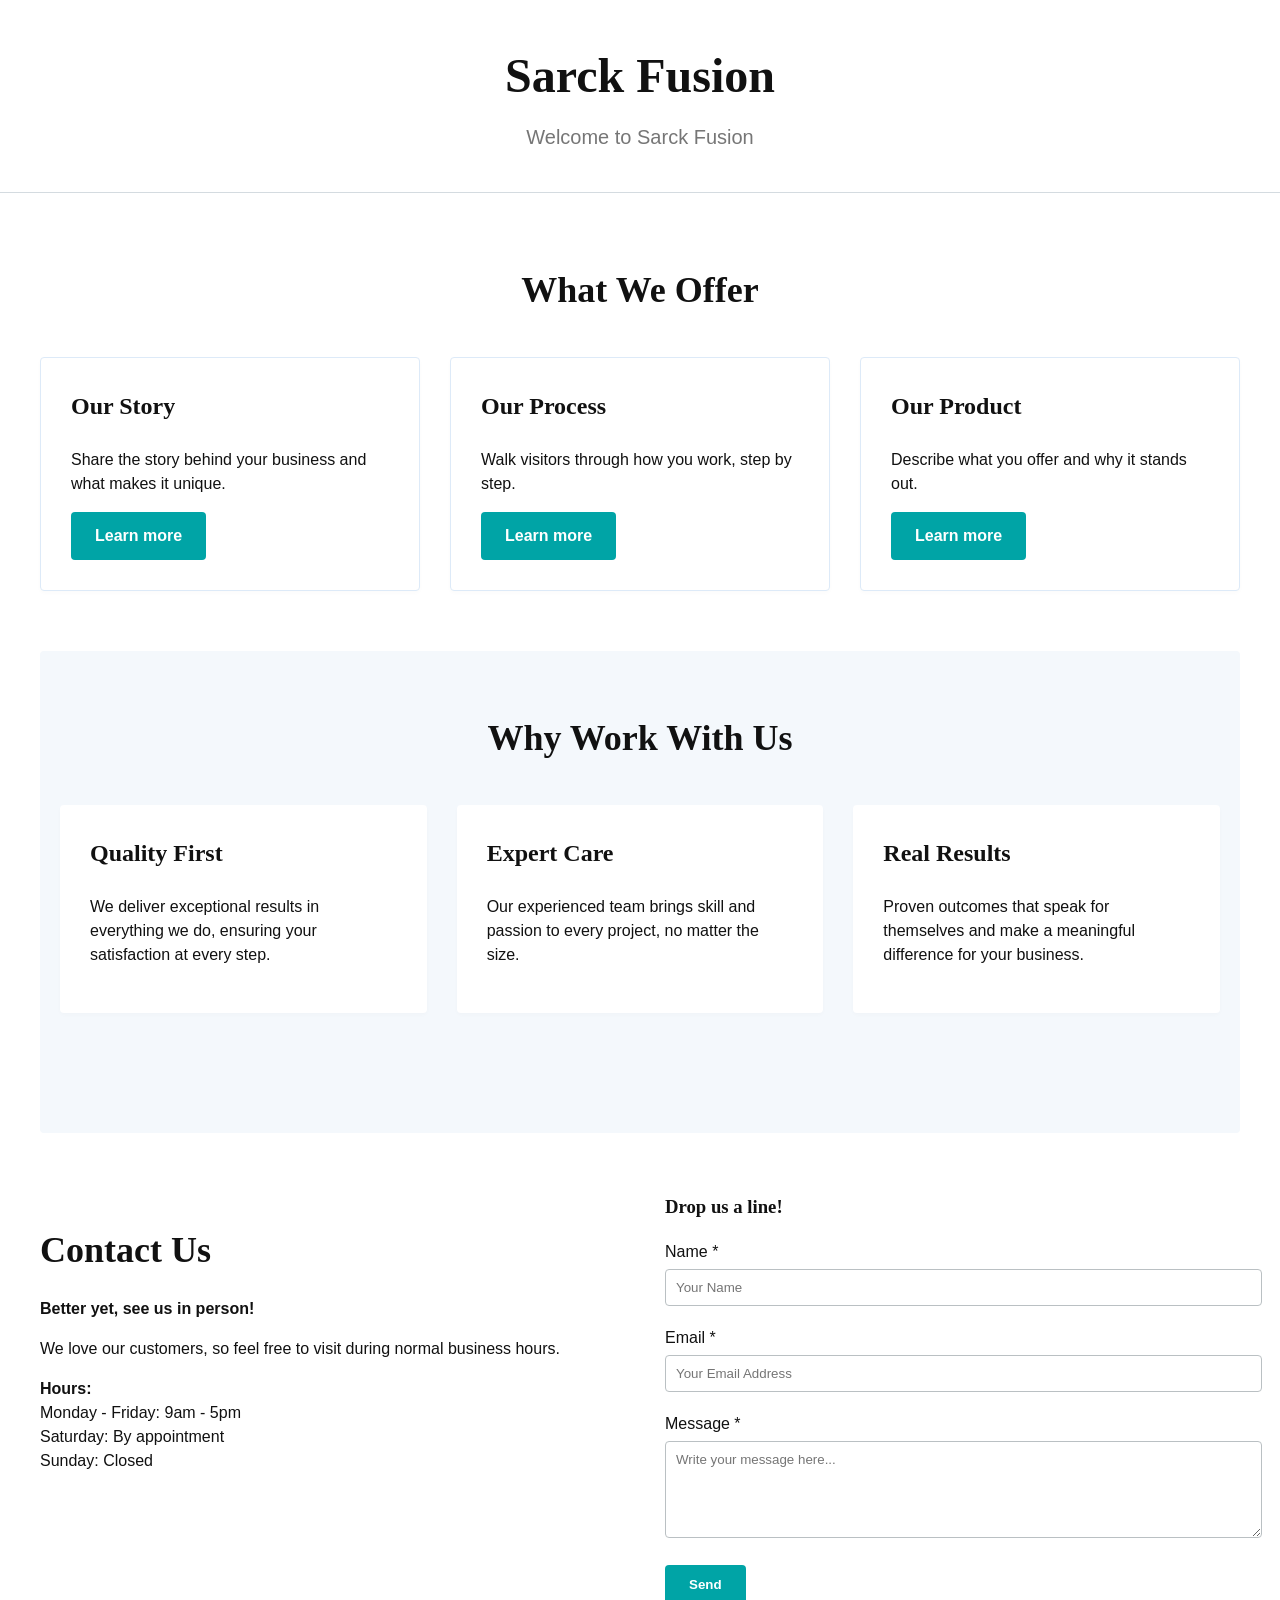
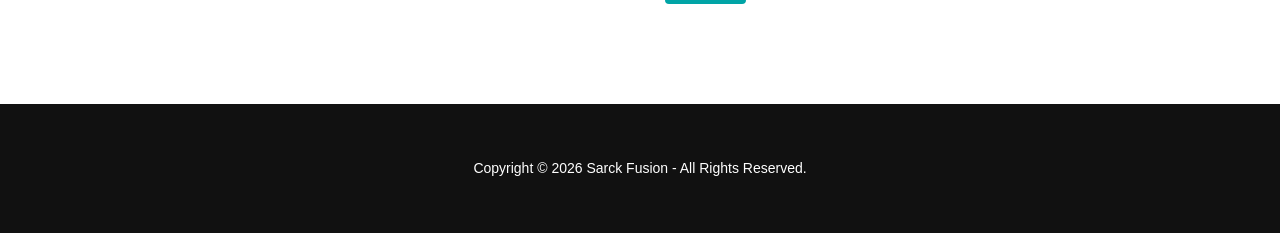
==== commit d556fd51: "Update index.html" ====
--- a/index.html
+++ b/index.html
@@ -1,3293 +1,249 @@
 <!DOCTYPE html>
-<!-- saved from url=(0157)https://websites.godaddy.com/en-IN/editor/4c6aeb25-0fb3-4a50-817a-3204201e5263/c7f6bf1c-a21b-4fe7-b927-84c6b6ae0cb1/edit/9bcf6df6-8dde-412f-8288-842b72db577e -->
-<html lang="en-IN" dir="ltr" class="footer-html"><head><meta http-equiv="Content-Type" content="text/html; charset=UTF-8"><title>Edit Site - Sarck Fusion</title><meta name="viewport" content="width=device-width, user-scalable=no, initial-scale=1.0, maximum-scale=1.0, shrink-to-fit=no"><link rel="manifest" href="https://img6.wsimg.com/ux-assets/favicon/manifest.json"> <link rel="apple-touch-icon" sizes="57x57" href="https://img6.wsimg.com/ux-assets/favicon/apple-icon-57x57.png"> <link rel="apple-touch-icon" sizes="60x60" href="https://img6.wsimg.com/ux-assets/favicon/apple-icon-60x60.png"> <link rel="apple-touch-icon" sizes="72x72" href="https://img6.wsimg.com/ux-assets/favicon/apple-icon-72x72.png"> <link rel="apple-touch-icon" sizes="76x76" href="https://img6.wsimg.com/ux-assets/favicon/apple-icon-76x76.png"> <link rel="apple-touch-icon" sizes="114x114" href="https://img6.wsimg.com/ux-assets/favicon/apple-icon-114x114.png"> <link rel="apple-touch-icon" sizes="120x120" href="https://img6.wsimg.com/ux-assets/favicon/apple-icon-120x120.png"> <link rel="apple-touch-icon" sizes="144x144" href="https://img6.wsimg.com/ux-assets/favicon/apple-icon-144x144.png"> <link rel="apple-touch-icon" sizes="152x152" href="https://img6.wsimg.com/ux-assets/favicon/apple-icon-152x152.png"> <link rel="apple-touch-icon" sizes="180x180" href="https://img6.wsimg.com/ux-assets/favicon/apple-icon-180x180.png"> <link rel="icon" type="image/png" sizes="192x192" href="https://img6.wsimg.com/ux-assets/favicon/android-icon-192x192.png"> <link rel="icon" type="image/png" sizes="16x16" href="https://img6.wsimg.com/ux-assets/favicon/favicon-16x16.png"> <link rel="icon" type="image/png" sizes="32x32" href="https://img6.wsimg.com/ux-assets/favicon/favicon-32x32.png"> <link rel="icon" type="image/png" sizes="96x96" href="https://img6.wsimg.com/ux-assets/favicon/favicon-96x96.png"> <link rel="mask-icon" href="https://img6.wsimg.com/ux-assets/favicon/safari-pinned-tab.svg" color="#52c4cb"> <meta name="msapplication-TileColor" content="#111111"> <meta name="msapplication-TileImage" content="//img6.wsimg.com/ux-assets/favicon/ms-icon-144x144.png"> <meta name="msapplication-config" content="//img6.wsimg.com/ux-assets/favicon/browserconfig.xml"> <meta name="theme-color" content="#111"><link href="https://img6.wsimg.com/" rel="preconnect"><link href="./Edit Site - Sarck Fusion_files/uxcore2.min.css" rel="preload" as="style" crossorigin="anonymous" integrity="sha384-em8uj92geWaqiLY2g2UVBjnMyEyipKBWJBfrO38GHTm6Sie+m0cEfjD/noCwRn8I"><link href="https://img6.wsimg.com/ux-assets/@ux/fonts/4.9.0/GDSherpa-vf4.woff2" rel="preload" as="font" type="font/woff2" crossorigin="anonymous"> <link href="https://img6.wsimg.com/ux-assets/@ux/fonts/4.9.0/GDSage-bold.woff2" rel="preload" as="font" type="font/woff2" crossorigin="anonymous"> <link href="https://img6.wsimg.com/ux-assets/@ux/fonts/4.9.0/GDSage-regular.woff2" rel="preload" as="font" type="font/woff2" crossorigin="anonymous"><link href="./Edit Site - Sarck Fusion_files/uxcore2.min.css" rel="stylesheet" integrity="sha384-em8uj92geWaqiLY2g2UVBjnMyEyipKBWJBfrO38GHTm6Sie+m0cEfjD/noCwRn8I" crossorigin="anonymous"><style>/* godaddy:brand v36 prod */ :root{--ux-1s0t9v0: 0.7023319615912209rem;--ux-vvspv2: 1rem;--ux-xwz0yz: 1.2;--ux-97h3vl: #d4dbe0;--ux-19wr3kq: 1px;--ux-1067ph9: 'gdsherpa',Helvetica,Arial,sans-serif;--ux-sm2he3: 500;--ux-1w31hux: 1.5;--ux-1fi898z: #708090;--ux-le566q: #999;--ux-16m8zm9: #905;--ux-ci632o: #690;--ux-1jw5w47: #9a6e3a;--ux-ps2t1y: #07a;--ux-1b06mhh: #DD4A68;--ux-gw3pxw: #e90;--ux-2domxp: #d6d6d6;--ux-2jubes: 4px;--ux-wikx71: #1976d2;--ux-jyusc1: 5;--ux-l7hdar: 3;--ux-8pyh0k: 1;--ux-gphrpq: 9;--ux-1np4r62: transparent;--ux-1q7rsup: 2px;--ux-oc0naw: 1rem;--ux-16aixzc: 1rem;--ux-18ime9a: 1.375rem;--ux-1le7uoa: #111;--ux-1fzd9l5: transparent;--ux-jg1026: 1.5rem;--ux-1s5tndb: 0;--ux-cao06b: #fff;--ux-1leynsm: #111;--ux-by6mab: #767676;--ux-3lhizs: 2px;--ux-k4t5bc: #00a4a6;--ux-yscvvt: #ef6c0f;--ux-3seoiy: #744bc4;--ux-ifyf3f: #aa6d00;--ux-1c4rju4: #1976d2;--ux-1qsbael: #db1802;--ux-vsd31q: #00a4a6;--ux-1afwtm7: #ef6c0f;--ux-3uv4tc: #744bc4;--ux-iievdt: #aa6d00;--ux-cxbe8g: 1rem;--ux-ekirkm: #f5f2f0;--ux-145pjib: #000;--ux-jqgd0i: #111;--ux-1pfsknb: 1.423828125rem;--ux-1smybcz: .875rem;--ux-1dbu8ei: #111;--ux-1nr6ynb: 500;--ux-1lxyxj9: normal;--ux-1oqjeuu: 0;--ux-10jlyin: #000;--ux-99lo9: #1976d2;--ux-ux0m8o: #db1802;--ux-1wlhylv: transparent;--ux-p4h24g: .875rem;--ux-9ic57q: 2rem;--ux-9wtaa3: 'gdsherpa',Helvetica,Arial,sans-serif;--ux-3z6ccd: 500;--ux-hm1ty7: 1.5;--ux-15ks663: 'gdsherpa',Helvetica,Arial,sans-serif;--ux-aarlu5: 700;--ux-h93mi7: 1.5;--ux-p4wcd9: 'gdsherpa',Helvetica,Arial,sans-serif;--ux-1a9e4a3: 500;--ux-1pw8hzd: 1.25;--ux-11opjp5: 2;--ux-1n2ego0: .8rem;--ux-uzt9o6: 0;--ux-gfnupv: 'gdsherpa',Helvetica,Arial,sans-serif;--ux-j40yyd: 700;--ux-jw5s9j: 1.5;--ux-12zlqr9: .875rem;--ux-1wbe5uo: .75rem;--ux-1d6ib7a: 5;--ux-cvs3ro: 3;--ux-1xuwhur: 1;--ux-98fnd5: 9;--ux-1owc8nc: transparent;--ux-ut3xrx: #09757a;--ux-f7kpiw: #00a4a6;--ux-1gutwvn: 'gdsherpa',Helvetica,Arial,sans-serif;--ux-g9ierp: 500;--ux-1dje42v: 1.5;--ux-shg991: 'gd-sage',"Times New Roman",serif;--ux-c539b7: 500;--ux-p25s1t: 1.25;--ux-1klxlj4: 1rem;--ux-1q1acnc: .875rem;--ux-uoagkw: 500;--ux-1jw1vht: #bac0c3;--ux-bs151i: #d6d6d6;--ux-vhce6u: #767676;--ux-195rcgy: 500;--ux-1g1i1da: #2b2b2b;--ux-1nu8itt: #fff;--ux-1glcx6s: #2b2b2b;--ux-1szqg1n: #111;--ux-1p4dc1z: transparent;--ux-14n8p36: #1976d2;--ux-1bul8sw: 500;--ux-11du3iw: 500;--ux-1qbop1h: 900;--ux-1c9yx5s: #bac0c3;--ux-2okpka: #bac0c3;--ux-1xliuhi: #00a4a6;--ux-iz7fvt: transparent;--ux-1ygxynm: 2px;--ux-1no0ng9: #fff;--ux-1rwkbsh: transparent;--ux-2rqapw: #09757a;--ux-117cu43: 'gdsherpa',Helvetica,Arial,sans-serif;--ux-8n6y9x: 500;--ux-mgbt9j: 1.5;--ux-1ouw3v4: #e20087;--ux-y66o47: #111;--ux-2lqd62: .75rem;--ux-bt2zqe: 700;--ux-1qbn65p: #f4f8fc;--ux-1ds8u13: transparent;--ux-1bdtclp: transparent;--ux-1frurfw: 0;--ux-kdwujq: #111;--ux-77zzwv: #00A4A6;--ux-1lv81i7: 1.2rem;--ux-28rjk: 500;--ux-1x4w1cu: #f5f5f5;--ux-1oqmm01: 1em;--ux-vk6635: #d6d6d6;--ux-e0ldzz: #00a63f;--ux-1woug6n: #444444;--ux-ceou01: #DB1802;--ux-io2uwb: transparent;--ux-1vw9arb: #d6d6d6;--ux-1i7a912: #ddeaf8;--ux-b0nj5b: transparent;--ux-18hc5o7: transparent;--ux-16apl5s: 2;--ux-1zta3b: #f4f8fc;--ux-1llin8a: 1.25em;--ux-7a9pn9: 700;--ux-1qsry5z: normal;--ux-1tx8bkn: #600801;--ux-1gpjrd8: #767676;--ux-1p5s1n4: #111;--ux-1nx9aml: #2b2b2b;--ux-1im0suq: #000;--ux-11i8wqh: #fff;--ux-1kpdpz9: transparent;--ux-1nk9qds: #767676;--ux-13yftfi: transparent;--ux-4kfa9g: transparent;--ux-492jj: transparent;--ux-ez3zlc: transparent;--ux-1ysi6jp: #111;--ux-ji3i29: 700;--ux-11ovj8p: .875rem;--ux-emb11o: #004249;--ux-7g160m: transparent;--ux-9qpf6c: #00a4a6;--ux-h6e7c1: #fff;--ux-1sw32wb: transparent;--ux-1wf60ri: #111;--ux-1a8ld87: #111;--ux-1e4z3ma: transparent;--ux-xo8dtm: 6px;--ux-cup4ju: #d8efef;--ux-1kyybpb: #09757a;--ux-1ld6fs6: .875rem;--ux-1xzzhyl: #111;--ux-16dmnu8: #767676;--ux-94p9fm: 500;--ux-1mh0ktr: #f4f8fc;--ux-1utwv7e: #111;--ux-15qjz45: transparent;--ux-1e85ids: #09757a;--ux-1m7qrkf: #f5f7f8;--ux-unx9i2: #00a4a6;--ux-c5mlr8: #111;--ux-t04p4h: #fff;--ux-sywk25: #00A4A6;--ux-1lw8azc: #fff;--ux-1rfp50t: #ddeaf8;--ux-1u2jy43: #f4f8fc;--ux-1b26o0z: #fff;--ux-em0gr: #9fffb8;--ux-1tgn1ki: #ffeea9;--ux-ako3l5: #111;--ux-7j9lri: #f5f7f8;--ux-1v7sr65: transparent;--ux-11cn5p4: #00a4a6;--ux-772dne: .875rem;--ux-1hfks3w: 500;--ux-xkgc86: #2b2b2b;--ux-16m4m3i: #767676;--ux-1marogz: #DB1802;--ux-17htz86: #fff;--ux-5g19it: #00a4a6;--ux-l7zq7p: #f5f7f8;--ux-vuekow: #111;--ux-1iiiqs3: #ffbbbb;--ux-bsmnmn: #fbd9ed;--ux-60ig31: transparent;--ux-1ymu8yg: #111111;--ux-mk2ln9: #d6d6d6;--ux-c9uvim: #09757a;--ux-187j9dd: #f4f8fc;--ux-1x4s92c: transparent;--ux-19xthpq: transparent;--ux-1hnbfne: #00a4a6;--ux-1r87102: #fff;--ux-w7826f: #111;--ux-7wu8i7: #111;--ux-1o8cusa: #fff;--ux-18lg5k: #a6fff8;--ux-qnydfw: #111;--ux-e5ryhe: #111;--ux-1pqaqki: #E20087;--ux-1mph5ru: #111;--ux-l48e4z: #111;--ux-3i0zzw: transparent;--ux-10kwq3t: #09757a;--ux-ivu8ja: #f5f7f8;--ux-1j87vvn: #09757a;--ux-9i7okd: #F5F7F8;--ux-1xxygco: #5E5E5E;--ux-pdb1vi: #111;--ux-15ftva1: 80%;--ux-3rg0ia: #bac0c3;--ux-tnqad1: #09757a;--ux-1a9r6d0: #fff;--ux-8mso75: #111;--ux-1fqyphw: bold;--ux-11zd9di: 1.2;--ux-18hlgn4: #f4f8fc;--ux-bg7olm: #f4f8fc;--ux-w3lhdp: #600801;--ux-1331zgr: #111;--ux-bgke81: #444;--ux-xaxxaq: #111;--ux-1ygutpa: #111;--ux-1rklle7: #2b2b2b;--ux-1gm3rf3: rgba(0,0,0,.425);--ux-5jg1u4: normal;--ux-1utwyy9: #444;--ux-uyojp0: 500;--ux-1njwmlo: #111;--ux-1novelo: #ae1302;--ux-n0tova: #AE1302;--ux-5mgu1z: #444;--ux-1ixzvrg: #00a4a6;--ux-5n4ibx: #d4dbe0;--ux-1iwsz6x: #111;--ux-t61743: #1BDBDB;--ux-13vrbmz: #fff;--ux-1xeg43i: #111;--ux-asxrqp: #aab7c2;--ux-170hi5o: #f5f7f8;--ux-yp4309: #09757a;--ux-sji811: #00a63f;--ux-lt9ehq: normal;--ux-11sf7bz: transparent;--ux-1hei7eo: #db1802;--ux-1ykdrsm: transparent;--ux-17vlskq: transparent;--ux-1she0w: #111;--ux-9cqgfr: #00a4a6;--ux-h8m2iq: #fff;--ux-8qoawt: #111;--ux-kkdx4n: #111;--ux-17fhz5j: #2b2b2b;--ux-1oppzsi: transparent;--ux-1tqourc: transparent;--ux-1sjqecz: #f5f5f5;--ux-a6rxy5: #00a4a6;--ux-144ksq0: #fff;--ux-1c5c9sy: #09757a;--ux-16d2ul: #db1802;--ux-6wr86x: #aab7c2;--ux-15lh0hn: transparent;--ux-19kzpv5: transparent;--ux-gdy377: #f4f8fc;--ux-k4fkva: #111;--ux-1tn536u: transparent;--ux-1jz8rn7: #09757a;--ux-1x1u50s: #f5f7f8;--ux-1mntjax: #09757a;--ux-1ehwjjs: #00a4a6;--ux-1uyxcq5: #fff;--ux-953c7l: #111;--ux-1wp39lq: #00A4A6;--ux-1pvg8dx: #00a4a6;--ux-18vqnuy: #09757a;--ux-car98n: #db1802;--ux-j6fbnm: #111;--ux-qebq9u: #f4f8fc;--ux-6gm31z: #111;--ux-11rtwg8: #f4f8fc;--ux-1e4ese5: #111;--ux-926l8f: #600801;--ux-17znn9m: #fff;--ux-vhbo95: #111;--ux-lrwu2k: #fff;--ux-ran6wz: #444;--ux-1ckzto6: #fff;--ux-1ely98k: #111;--ux-1vtao7i: #111;--ux-18qj45h: transparent;--ux-1vjximi: #db1802;--ux-14gkznj: #744bc4;--ux-15isxca: #fff;--ux-st77: #111;--ux-17841cp: #111;--ux-83yt9q: #ae1302;--ux-tt846z: #fff;--ux-1q4q36s: #AE1302;--ux-9cq6k1: #fff;--ux-ix2s5q: #00a4a6;--ux-19ykcyj: #fff;--ux-1iqicpb: rgba(245,245,245,0.9);--ux-c3e9y2: #111;--ux-1uiriv5: #D8EFEF;--ux-1i83650: #111;--ux-44qvxk: #111;--ux-rm5d87: #d8efef;--ux-lgzajt: #09757a;--ux-16t61pw: transparent;--ux-104sznl: #111;--ux-1qc7xgo: #F5F7F8;--ux-1uh76vx: #111;--ux-vqhzzz: #fff;--ux-vwf4ne: #111;--ux-c624hh: #fff;--ux-1e7hthc: #09757a;--ux-wxwyd1: rgba(0,0,0,0.425);--ux-i4fj7k: #fff;--ux-1lpd00q: #145fa9;--ux-n9sg1c: transparent;--ux-1gkt6kl: #1BDBDB;--ux-1ar08ze: #E8EAEB;--ux-h6e91r: #111;--ux-1txna61: #E8EAEB;--ux-3ujf58: #111;--ux-5qft0z: #E8EAEB;--ux-zufaee: #111;--ux-1d8mwhj: #00a4a6;--ux-9gvyua: #111;--ux-1ap6ofp: #db1802;--ux-ny8bg2: #00a63f;--ux-aqzfxj: #fff;--ux-1g47djv: #de7c00;--ux-yl1aqy: transparent;--ux-15n32fv: #fff;--ux-4uf2gu: #fff;--ux-1tfxarv: #222;--ux-1ajy4cm: #fff;--ux-38c183: #111;--ux-1l8kymk: #fff;--ux-1qc8i9l: #09757a;--ux-1a6cjk7: transparent;--ux-p3e15m: #db1802;--ux-1f7pqen: #fff;--ux-10zrx9t: transparent;--ux-e1mf41: #145fa9;--ux-1m9ys0v: #767676;--ux-143smq7: #E20087;--ux-1ep3kxj: #00a63f;--ux-lv1r6m: #de7c00;--ux-1fhc073: #DB1802;--ux-1iwdp0z: #b4006c;--ux-md12r6: #00a4a6;--ux-177t0p3: #fff;--ux-cuskv8: #09757a;--ux-wi4oww: #fff;--ux-1j2zkam: #fff;--ux-3lso4u: #fff;--ux-zk0uja: #fff;--ux-tqp5z3: #fff;--ux-o3neug: #d8efef;--ux-1ko0ujh: #09757a;--ux-17o0ohq: #fff;--ux-s2edbm: #fff;--ux-1gbjqnn: #d6d6d6;--ux-hje0py: #111;--ux-c419qd: #fff;--ux-1vrwgqh: #09757A;--ux-8jybkc: #fff;--ux-vt3gf6: #111;--ux-1gzakfr: #fff;--ux-theme-alias: "godaddy:brand";--ux-theme-version: 36;}*,*::before,*::after{box-sizing: border-box;}body{margin: 0;background-color: var(--ux-cao06b,white);color: var(--ux-1leynsm,black);font-family: var(--ux-1067ph9,sans-serif);font-size: var(--ux-vvspv2,1rem);font-weight: var(--ux-sm2he3,400);line-height: var(--ux-1w31hux,1.5);}[data-partial~="inverted"]{--ux-97h3vl: #282828;--ux-wikx71: #1976D2;--ux-1np4r62: transparent;--ux-1fzd9l5: transparent;--ux-cao06b: #000;--ux-1leynsm: #fff;--ux-by6mab: rgba(190,190,190,.75);--ux-k4t5bc: #145FA9;--ux-yscvvt: #09757A;--ux-eo80a7: rgba(117,117,117,.2);--ux-10jlyin: #000;--ux-1wlhylv: transparent;--ux-1owc8nc: transparent;--ux-ut3xrx: #fff;--ux-f7kpiw: #A6FFF8;--ux-1f7gqjo: 700;--ux-1nu8itt: transparent;--ux-1glcx6s: rgba(255,255,255,.85);--ux-1szqg1n: #fff;--ux-1p4dc1z: transparent;--ux-14n8p36: #4095E8;--ux-1xliuhi: #61EDEA;--ux-iz7fvt: #3d3d3d;--ux-1no0ng9: #111;--ux-1rwkbsh: transparent;--ux-2rqapw: #fff;--ux-1ouw3v4: #FF40B2;--ux-y66o47: transparent;--ux-1igc26q: rgba(255,255,255,.65);--ux-1qbn65p: #111;--ux-1ds8u13: #004249;--ux-1bdtclp: #004249;--ux-kdwujq: #fff;--ux-77zzwv: #1bdbdb;--ux-1woug6n: #DCDCDC;--ux-ceou01: #ff513d;--ux-io2uwb: #1976D2;--ux-1vw9arb: #3D3D3D;--ux-1bdyuno: #1bdbdb;--ux-1i7a912: #A9EDFF;--ux-b0nj5b: transparent;--ux-18hc5o7: transparent;--ux-1zta3b: rgba(17,17,17,.85);--ux-1b4vz3j: #3d3d3d;--ux-10bottm: #fff;--ux-1p5s1n4: #A4A4A4;--ux-1nx9aml: rgba(117,117,117,.2);--ux-1im0suq: #1976D2;--ux-11i8wqh: #000;--ux-1kpdpz9: transparent;--ux-1nk9qds: rgba(255,255,255,.65);--ux-13yftfi: transparent;--ux-4kfa9g: transparent;--ux-492jj: transparent;--ux-ji3i29: 500;--ux-11ovj8p: .875rem;--ux-tuo0av: #fff;--ux-7g160m: transparent;--ux-9qpf6c: #61EDEA;--ux-h6e7c1: #111;--ux-1sw32wb: #3d3d3d;--ux-1wf60ri: rgba(255,255,255,.85);--ux-1a8ld87: #111;--ux-1e4z3ma: #1976D2;--ux-1ld6fs6: 1rem;--ux-16dmnu8: rgba(255,255,255,.65);--ux-94p9fm: 500;--ux-1mh0ktr: #111;--ux-1utwv7e: #fff;--ux-15qjz45: #004249;--ux-1e85ids: #fff;--ux-1m7qrkf: #004249;--ux-unx9i2: #fff;--ux-c5mlr8: #fff;--ux-t04p4h: #111;--ux-sywk25: #1bdbdb;--ux-1lw8azc: #111;--ux-1rfp50t: #A9EDFF;--ux-1u2jy43: #BEBEBE;--ux-1b26o0z: #000;--ux-em0gr: #9FFFB8;--ux-1tgn1ki: #FFEEA9;--ux-ako3l5: transparent;--ux-1v7sr65: transparent;--ux-11cn5p4: rgba(255,255,255,.65);--ux-772dne: .875rem;--ux-1hfks3w: 500;--ux-xkgc86: #3d3d3d;--ux-16m4m3i: rgba(255,255,255,.65);--ux-1marogz: #ff513d;--ux-17htz86: #111;--ux-5g19it: #61EDEA;--ux-l7zq7p: #191919;--ux-vuekow: #fff;--ux-1iiiqs3: #FFBBBB;--ux-bsmnmn: #FFB3E6;--ux-60ig31: transparent;--ux-1ymu8yg: #A9EDFF;--ux-t2o4ct: primitives.commonMappingsDark.border.value;--ux-187j9dd: #61EDEA;--ux-1x4s92c: #191919;--ux-19xthpq: #282828;--ux-1hnbfne: #61EDEA;--ux-1r87102: transparent;--ux-w7826f: #fff;--ux-7wu8i7: #bebebe;--ux-1o8cusa: #111;--ux-18lg5k: #61EDEA;--ux-qnydfw: #111;--ux-e5ryhe: #111;--ux-1pqaqki: #FF40B2;--ux-1mph5ru: #111;--ux-l48e4z: #111;--ux-3i0zzw: transparent;--ux-10kwq3t: #4095E8;--ux-ivu8ja: transparent;--ux-1j87vvn: #4095E8;--ux-9i7okd: #191919;--ux-1xxygco: rgba(255,255,255,.85);--ux-15ftva1: 80%;--ux-1a9r6d0: #3d3d3d;--ux-8mso75: #fff;--ux-1fqyphw: 700;--ux-11zd9di: 1.2;--ux-18hlgn4: #282828;--ux-bg7olm: #282828;--ux-w3lhdp: #FFBBBB;--ux-1s3rs7c: #1976D2;--ux-1331zgr: #F3F3F3;--ux-bgke81: #F3F3F3;--ux-xaxxaq: #111;--ux-1ygutpa: #111;--ux-qrfwvh: rgba(255,255,255,.85);--ux-5jg1u4: normal;--ux-uyojp0: 500;--ux-v5rvar: #282828;--ux-out8py: #fff;--ux-1njwmlo: #1976D2;--ux-1novelo: #DB1802;--ux-n0tova: #DB1802;--ux-5mgu1z: #1976D2;--ux-1ixzvrg: #61EDEA;--ux-5n4ibx: #282828;--ux-1iwsz6x: #111;--ux-t61743: #1bdbdb;--ux-13vrbmz: #000;--ux-1xeg43i: rgba(255,255,255,.65);--ux-asxrqp: transparent;--ux-lt9ehq: normal;--ux-11sf7bz: transparent;--ux-1ykdrsm: transparent;--ux-d7y8zm: #004249;--ux-1s5w7av: #fff;--ux-1m8ale0: #004249;--ux-1weni2l: #fff;--ux-17vlskq: transparent;--ux-1she0w: #1976D2;--ux-9cqgfr: #61EDEA;--ux-h8m2iq: #111;--ux-8qoawt: #61EDEA;--ux-kkdx4n: #1BDBDB;--ux-17fhz5j: #DCDCDC;--ux-1oppzsi: transparent;--ux-1tqourc: transparent;--ux-1sjqecz: #111;--ux-16d2ul: #ff513d;--ux-6wr86x: rgba(255,255,255,.65);--ux-15lh0hn: transparent;--ux-19kzpv5: transparent;--ux-gdy377: #61EDEA;--ux-k4fkva: #111;--ux-1tn536u: #191919;--ux-1jz8rn7: #fff;--ux-1x1u50s: #282828;--ux-1mntjax: #fff;--ux-1ehwjjs: #61EDEA;--ux-1uyxcq5: #111;--ux-953c7l: #1976D2;--ux-1wp39lq: #1976D2;--ux-1pvg8dx: #1bdbdb;--ux-car98n: #ff513d;--ux-j6fbnm: #fff;--ux-qebq9u: #282828;--ux-6gm31z: #111;--ux-11rtwg8: #282828;--ux-1e4ese5: #fff;--ux-926l8f: #FFBBBB;--ux-17znn9m: #111;--ux-vhbo95: #F3F3F3;--ux-lrwu2k: #111;--ux-ran6wz: #F3F3F3;--ux-1ckzto6: #111;--ux-1ely98k: transparent;--ux-1vtao7i: transparent;--ux-18qj45h: transparent;--ux-1vjximi: #ff513d;--ux-st77: #fff;--ux-17841cp: #fff;--ux-83yt9q: #DB1802;--ux-tt846z: #fff;--ux-1q4q36s: #DB1802;--ux-9cq6k1: #fff;--ux-ix2s5q: #61EDEA;--ux-19ykcyj: #111;--ux-1iqicpb: rgba(17,17,17,.85);--ux-c3e9y2: #fff;--ux-1uiriv5: transparent;--ux-1i83650: #fff;--ux-44qvxk: #1976D2;--ux-rm5d87: #004249;--ux-16t61pw: #000;--ux-104sznl: #fff;--ux-1luoy6d: primitives.commonMappingsDark.elevation.1.value;--ux-1qc7xgo: #282828;--ux-1uh76vx: #fff;--ux-vqhzzz: rgba(117,117,117,.2);--ux-vwf4ne: #61EDEA;--ux-c624hh: #61EDEA;--ux-1e7hthc: #111;--ux-wxwyd1: rgba(0,0,0,0.6);--ux-i4fj7k: #111;--ux-1lpd00q: #4095E8;--ux-n9sg1c: transparent;--ux-1gkt6kl: #fff;--ux-1ar08ze: transparent;--ux-h6e91r: #fff;--ux-1txna61: #004249;--ux-3ujf58: #fff;--ux-5qft0z: #004249;--ux-zufaee: #fff;--ux-1d8mwhj: #000;--ux-9gvyua: #fff;--ux-1ap6ofp: #ff513d;--ux-j1sntz: transparent;--ux-yl1aqy: transparent;--ux-15n32fv: #111;--ux-1ajy4cm: #191919;--ux-38c183: #fff;--ux-1l8kymk: #191919;--ux-1qc8i9l: #fff;--ux-1a6cjk7: transparent;--ux-o034vm: #00E356;--ux-10zrx9t: transparent;--ux-e1mf41: #4095E8;--ux-1m9ys0v: rgba(255,255,255,.65);--ux-143smq7: #FF40B2;--ux-1ep3kxj: #00E356;--ux-lv1r6m: #FFB800;--ux-1fhc073: #ff513d;--ux-1iwdp0z: #E20087;--ux-md12r6: #1bdbdb;--ux-177t0p3: #111;--ux-cuskv8: #1bdbdb;--ux-wi4oww: #111;--ux-1j2zkam: #111;--ux-3lso4u: #111;--ux-zk0uja: #111;--ux-tqp5z3: #000;--ux-1l9a5et: #fff;--ux-mqozyo: #111;--ux-o3neug: #004249;--ux-1ko0ujh: #fff;--ux-17o0ohq: #111;--ux-s2edbm: #fff;--ux-1gbjqnn: primitives.commonMappingsDark.elevation.1.value;--ux-hje0py: #fff;--ux-c419qd: #000;--ux-24t4e3: #004249;--ux-1ag0f34: rgba(255,255,255,.1);--ux-1vrwgqh: #fff;--ux-8jybkc: #111;--ux-vt3gf6: #fff;--ux-1gzakfr: #111;}</style><style>/* godaddy:brand v36 prod */ @font-face{font-family: 'gdsherpa';font-weight: 1 900;src: url('https://img6.wsimg.com/ux-assets/@ux/fonts/4.9.0/GDSherpa-vf4.woff2') format('woff2'),url('https://img6.wsimg.com/ux-assets/@ux/fonts/4.9.0/GDSherpa-vf4.woff2') format('woff2-variations');font-display: swap;unicode-range: U+0-10FFFF;}@font-face{font-family: 'gd-sage';font-weight: 700;src: url('https://img6.wsimg.com/ux-assets/@ux/fonts/4.9.0/GDSage-bold.woff2') format('woff2'),url('https://img6.wsimg.com/ux-assets/@ux/fonts/4.9.0/GDSage-bold.woff') format('woff'),url('https://img6.wsimg.com/ux-assets/@ux/fonts/4.9.0/GDSage-bold.ttf') format('truetype');font-display: swap;unicode-range: U+0-10FFFF;}@font-face{font-family: 'gd-sage';font-weight: 400;src: url('https://img6.wsimg.com/ux-assets/@ux/fonts/4.9.0/GDSage-regular.woff2') format('woff2'),url('https://img6.wsimg.com/ux-assets/@ux/fonts/4.9.0/GDSage-regular.woff') format('woff');font-display: swap;unicode-range: U+0-10FFFF;}</style><link rel="stylesheet" media="all" crossorigin="anonymous" href="./Edit Site - Sarck Fusion_files/85.application-sidebar.css"> <link rel="stylesheet" media="all" crossorigin="anonymous" href="./Edit Site - Sarck Fusion_files/application-sidebar.css"><link rel="preload" href="https://websites.godaddy.com/api/v2/composite/launch?useReferrer=true" as="fetch" crossorigin="use-credentials" fetchpriority="high"><link rel="preload" href="https://websites.godaddy.com/pconfig?app=gc-radpack" as="fetch" crossorigin="anonymous" fetchpriority="high"><link rel="icon" type="image/png" sizes="192x192" href="https://img1.wsimg.com/ux/favicon/android-icon-192x192.png"><link rel="icon" type="image/png" sizes="96x96" href="https://img1.wsimg.com/ux/favicon/android-icon-96x96.png"><link rel="icon" type="image/png" sizes="32x32" href="https://img1.wsimg.com/ux/favicon/android-icon-32x32.png"><link rel="icon" type="image/png" sizes="16x16" href="https://img1.wsimg.com/ux/favicon/android-icon-16x16.png"><script type="text/javascript" async="" defer="" src="./Edit Site - Sarck Fusion_files/reamaze-push.js.download"></script><script src="./Edit Site - Sarck Fusion_files/utag.js.download" type="text/javascript" async=""></script><script type="text/javascript" async="" defer="" src="./Edit Site - Sarck Fusion_files/reamaze.js.download"></script><script type="text/javascript" async="" data-fs-namespace="FS" src="./Edit Site - Sarck Fusion_files/latest.js.download"></script><script src="./Edit Site - Sarck Fusion_files/rules-p-55NyECWFJDPCA.js.download" async=""></script><script id="spdt-capture" async="" src="./Edit Site - Sarck Fusion_files/ping.min.js.download"></script><script type="text/javascript" async="" src="./Edit Site - Sarck Fusion_files/init-70cb2854-8376-4b11-8369-43c4f7b56c5a.js.download"></script><script type="text/javascript" async="" src="./Edit Site - Sarck Fusion_files/oaiq.min.js.download"></script><script type="text/javascript" async="" src="./Edit Site - Sarck Fusion_files/quant.js.download"></script><script src="./Edit Site - Sarck Fusion_files/284067518410183" async=""></script><script type="text/javascript" async="" src="./Edit Site - Sarck Fusion_files/fbevents.js.download"></script><script type="text/javascript" async="" src="./Edit Site - Sarck Fusion_files/destination"></script><script async="" crossorigin="anonymous" src="./Edit Site - Sarck Fusion_files/fs.js.download"></script><script>document.domain="godaddy.com";
-(()=>{const{top:e,self:t}=window;const o=e!==t;if(!o||function(){try{return Boolean(e.location.hostname)}catch(e){return!1}}()||function(){try{const e=t.location.ancestorOrigins[0]||"";return Boolean(o&&e.includes("searchenginevisibility"))}catch(e){return!1}}()){const e=document.getElementById("antiClickjack");e&&e.parentNode&&e.parentNode.removeChild(e)}else e.location=t.location})();</script><script>(()=>{var e=window.ux=window.ux||{};e.gaconfig=e.gaconfig||[],e.gaconfig.push({"tcc.initialPageRequest":!1,"tcc.listenerDisabled":!1})})();</script><script>window.process={browser:true,env:{}};window.APP_STATE={"config":{"name":"vnext-editor","debug":"vnext-editor:*","env":"production","version":"0.2.1+sha-7e3e6b1","saveTimeout":2000,"auth":{"sso":{"url":"https:\u002F\u002Fsso.{rootDomain}\u002Flanding","redirectWait":2000,"logout":{"url":"https:\u002F\u002Fsso.{rootDomain}\u002Flogout?realm=idp"},"apps":["instantpage","websites"]}},"editor":{"url":"https:\u002F\u002Fwebsites.{rootDomain}"},"accountsApi":{"baseUrlPath":"\u002Facct-api\u002Fv1","url":"https:\u002F\u002F{version}websites.accounts.api.{rootDomain}\u002Fv1","version":"","retries":{"attempts":3,"delay":{"ms":1000,"multiplier":2}}},"api":{"baseUrlPath":"\u002Fapi\u002Fv2","url":"https:\u002F\u002F{version}websites.api.{rootDomain}\u002Fv2","version":"","retries":{"attempts":3,"delay":{"ms":1000,"multiplier":2}}},"publishApi":{"url":"https:\u002F\u002Fwebsites-pub.api.{rootDomain}\u002Fv2"},"ecommGraph":{"url":"https:\u002F\u002Fusi-ecomm-graph.api.{rootDomain}"},"templatesApi":{"url":"https:\u002F\u002F{version}templates.api.{rootDomain}\u002Fv2","version":""},"assetApi":{"url":"https:\u002F\u002Fasset.api.{rootDomain}\u002Fv1","version":""},"categories":{"url":"https:\u002F\u002Fwebsites.{rootDomainAlwaysProduction}\u002Fcategories"},"mlPlanRecommendationsApi":{"url":"https:\u002F\u002Fplan-type.api.{rootDomain}\u002Fv1\u002Fpredict"},"onlineStoreApi":{"url":"https:\u002F\u002Fonline-store.api.{rootDomain}\u002Fv1\u002Faccounts"},"socialV2Api":{"url":"https:\u002F\u002Fsocial-v2.api.{rootDomain}"},"social":{"facebook":{"apiUrl":"\u002F\u002Fconnect.facebook.net\u002F{locale}\u002Fsdk.js","apiVersion":"v2.9","appId":"1661062897448308"},"twitter":{"shareUrl":"https:\u002F\u002Ftwitter.com\u002Fintent\u002Ftweet"},"email":{"gemUrl":"https:\u002F\u002Fgem.apps.{rootDomain}\u002Fv1\u002Fprovision?accountId={accountId}&locale={locale}&redirectToLogin=true&path=\u002Fpromotions","o365InApp":"https:\u002F\u002Fproductivity.{rootDomain}\u002Faddnewemail?domain={domain}&mailboxType=officeEmail&selectedAddons="}},"mya":{"url":"https:\u002F\u002Fmya.{rootDomain}\u002F","siteBuildersURL":"https:\u002F\u002Fmya.{rootDomain}\u002F?accid=6","myAccountsURL":"https:\u002F\u002Faccount.{rootDomain}\u002Fproducts\u002F"},"google":{"maps":{"api":{"key":"AIzaSyDdSkmesZ98SxCpGUTFpij_UACrelZI1aY"}},"siteVerificationKey":"t7JT1iH2iscenNr74R-kgXPljL_ru6OPiT9RE8zDk04"},"images":{"stock":{"baseDownloadURL":"\u002F\u002Fimg1.wsimg.com\u002Fisteam\u002Fstock"},"faviconBaseURL":"\u002F\u002Fimg1.wsimg.com\u002Fux\u002Ffavicon"},"wsb":{"launchURL":"https:\u002F\u002Flaunch.{rootDomain}\u002F?account_uid={accountId}","upgradePlanReturnPath":"\u002F{locale}\u002Flaunch"},"dashboard":{"accountUrl":"https:\u002F\u002Fdashboard.{rootDomain}\u002Faccount\u002F{accountId}?origin=editorhm","accountUrlFromRoot":"https:\u002F\u002Fdashboard.{rootDomain}\u002Faccount\u002F{accountId}?origin=editoric","accountUrlFromPublish":"https:\u002F\u002Fdashboard.{rootDomain}\u002Faccount\u002F{accountId}?origin=publishmodal","accountUrlNoOrigin":"https:\u002F\u002Fdashboard.{rootDomain}\u002Faccount\u002F{accountId}","facebookCreateUrl":"https:\u002F\u002Fsocial.manager.{rootDomain}\u002Faccount\u002F{accountId}\u002Fsocial\u002Fconnect\u002Ffb\u002Flaunch","instagramCreateUrl":"https:\u002F\u002Fsocial.manager.{rootDomain}\u002Faccount\u002F{accountId}\u002Fsocial\u002Fconnect\u002Finstagram\u002Flaunch","twitterConnectUrl":"https:\u002F\u002Fsocial.manager.{rootDomain}\u002Faccount\u002F{accountId}\u002Fsocial\u002Fconnect\u002Ftwitter\u002Flaunch","yelpCreateUrl":"https:\u002F\u002Fsocial.manager.{rootDomain}\u002Faccount\u002F{accountId}\u002Fyelp","ventureWebsite":"https:\u002F\u002Fdashboard.{rootDomain}\u002Fventure\u002Fwebsite","ventureWebsiteUpgrade":"https:\u002F\u002Fdashboard.{rootDomain}\u002Fventure\u002Fwebsite\u002Fupgrade\u002Fplan","url":"https:\u002F\u002Fdashboard.{rootDomain}"},"socialFlows":{"insightsUrl":"https:\u002F\u002Fsocial.home.{rootDomain}\u002Faccount\u002F{accountId}\u002Finsights","socialAdsFbModalUrl":"https:\u002F\u002Fsocial.ads.{rootDomain}\u002Faccount\u002F{accountId}?showModal=true&provider=fb","conversationsOverviewUrl":"https:\u002F\u002Fconversations.{rootDomain}\u002Foverview\u002F{websiteId}","socialManagerGmbUrl":"https:\u002F\u002Fsocial.manager.{rootDomain}\u002Faccount\u002F{accountId}\u002Fgmb","socialManagerInstagramUrl":"https:\u002F\u002Fsocial.manager.{rootDomain}\u002Faccount\u002F{accountId}\u002Finstagram","socialManagerYelpUrl":"https:\u002F\u002Fsocial.manager.{rootDomain}\u002Faccount\u002F{accountId}\u002Fyelp"},"help":{"productId":"website-builder-1000041","url":"\u002F\u002Fwww.{rootDomain}\u002Fhelp\u002Fwebsites-marketing-1000041","externalDomain":"\u002F\u002Fwww.{rootDomain}\u002Fhelp\u002Fa-40612","baseUrl":"\u002F\u002Fwww.{rootDomain}\u002Fhelp\u002F{articleId}","membersOnly":"\u002F\u002Fwww.{rootDomain}\u002Fhelp\u002Fcreate-members-only-website-pages-27847"},"addons":{"blog":{"adminLink":"https:\u002F\u002Fblogging.{rootDomain}\u002Fwebsite\u002F{websiteId}"},"social":{"adminLink":"https:\u002F\u002Fsocial.home.{rootDomain}\u002Faccount\u002F{accountId}"},"conversations":{"adminLink":"https:\u002F\u002Fconversations.{rootDomain}\u002Fconversations\u002F{websiteId}","settingsWebChat":"https:\u002F\u002Fconversations.{rootDomain}\u002Fsettings\u002F{websiteId}?renderMode=iframe&section=webChat","content":"https:\u002F\u002Fconversations.{rootDomain}\u002Fcontent\u002F{ventureId}"},"ols":{"baseUrl":"https:\u002F\u002Fonlinestore.{rootDomain}\u002F","overview":"https:\u002F\u002Fstore.commerce.{rootDomain}\u002F{ventureId}\u002Foverview\u002Fols","adminLink":"https:\u002F\u002F{websiteId}.onlinestore.{rootDomain}\u002Fadmin","getProducts":"https:\u002F\u002F{websiteId}.onlinestore.{rootDomain}\u002Fapi\u002Fv2\u002Fproducts","couponsLink":"https:\u002F\u002F{websiteId}.onlinestore.{rootDomain}\u002Fadmin\u002Fpromotions","endpoints":{"setup":"setup?account_uid={websiteId}&product=VNEXT","hardProvisionWebsite":"api\u002Fv1\u002Fglobal\u002Faccounts\u002F{websiteId}\u002Fprovision"},"retries":{"attempts":3,"delay":{"ms":1000,"multiplier":2}}},"ola":{"baseUrl":"https:\u002F\u002Fola.{rootDomain}\u002F","adminLink":"https:\u002F\u002Fola.{rootDomain}\u002F{websiteId}","addService":"https:\u002F\u002Fola.{rootDomain}\u002F{websiteId}\u002Fservices\u002Fnew"},"mybiz":{"overview":"https:\u002F\u002Fmybiz.{rootDomain}\u002Fbusiness\u002F{tenantId}\u002Foverview?ventureId={ventureId}&ua_placement=shared_header","addService":"https:\u002F\u002Fmybiz.{rootDomain}\u002Fbusiness\u002F{tenantId}\u002Fservices\u002Fnew?ventureId={ventureId}&ua_placement=shared_header"},"marketing":{"adminLink":"https:\u002F\u002Fmarketing.{rootDomain}\u002Fventure\u002F{ventureId}","socialPosts":"https:\u002F\u002Fmarketing.{rootDomain}\u002Fventure\u002F{ventureId}\u002Fsocial"}},"sharedHeader":{"url":"https:\u002F\u002Fshared-headers.{rootDomain}\u002Fv3\u002Fwebsite\u002F{websiteId}?app=editor&type=injections&locale={locale}"},"start":{"url":"https:\u002F\u002Fstart.{rootDomain}\u002F"},"inPersonSellingPage":{"url":"https:\u002F\u002Fpayments.{rootDomain}\u002Fin-person\u002F?ventureId={ventureId}&websiteId={websiteId}&ua_placement=shared_header"},"gdPaymentsPage":{"url":"https:\u002F\u002Fpayments.{rootDomain}\u002F?ventureId={ventureId}&websiteId={websiteId}"},"nextSteps":{"url":"https:\u002F\u002Fwww.{rootDomain}\u002Fnext-steps"},"ventureSetup":{"url":"https:\u002F\u002Fdashboard.{rootDomain}\u002Fventure\u002Fsetup\u002Fwebsite?ventureId={ventureId}"},"onboarding":{"url":"https:\u002F\u002Fonboarding.{rootDomain}\u002F"},"productGraph":{"url":"https:\u002F\u002Fpg.api.{rootDomain}\u002Fv1\u002Fgql\u002Fcustomer"},"recommendationsApi":{"url":"https:\u002F\u002Frecommendations.api.{rootDomain}"},"olaApi":{"url":"https:\u002F\u002Fapi.ola.{rootDomain}"},"commerceApi":{"url":"https:\u002F\u002Fcore.mbe.commerce.{rootDomain}"},"ola2AccountsApi":{"baseUrlPath":"\u002Fola2-accounts-api","url":"https:\u002F\u002Fapi.mybiz.{rootDomain}"},"paylinksApi":{"url":"https:\u002F\u002Fpaylinks.mbe.commerce.{rootDomain}"},"sitesApi":{"baseUrlPath":"\u002Fsites-api","url":"https:\u002F\u002Fsites.{rootDomain}","retries":{"attempts":3,"delay":{"ms":1000,"multiplier":2}}},"museEditor":{"url":"https:\u002F\u002Fsites.{rootDomain}\u002Fsites\u002F{websiteId}"},"org":{"rootDomain":"godaddy.com","rootDomainAlwaysProduction":"godaddy.com"},"rad":{"url":"https:\u002F\u002Frad-api.{rootDomain}"},"geosuggest":{"provider":"mapbox"},"mapbox":{"accessToken":"pk.eyJ1IjoiZ29kYWRkeSIsImEiOiJjaWc5b20wcjcwczAydGFsdGxvamdvYnV0In0.JK9HuO6nAzc8BnMv6W7NBQ","styleURL":"mapbox:\u002F\u002Fstyles\u002Fgodaddy\u002Fciovyeygh0029atm6zbntgxk2"},"uservoice":{"api":{"url":"https:\u002F\u002Fwidget.uservoice.com\u002FSbeCCvKaQV2TfswilqDA.js"},"nps":{"url":"https:\u002F\u002Fuservoice.apps.{rootDomain}\u002Fv1\u002Fnps"}},"idxHelpLink":"\u002F\u002Fidxbroker.com\u002Flanding\u002Fgodaddy-site-builder\u002F","domains":{"crossSell":"https:\u002F\u002Fwww.{rootDomain}\u002Fdomains\u002Fdomain-name-search?tms_key=wsb_vnext","crossSellSearch":"https:\u002F\u002Fwww.{rootDomain}\u002Fdomains\u002Fsearchresults.aspx?checkAvail=1&tmskey=wsb_vnext&itc={itc}&domainToCheck={domainName}","findKey":"dpp_vnext","privacyPfid":7001},"vCart":{"url":"https:\u002F\u002Fcart.{rootDomain}\u002Fupp\u002Fvcart","appName":"websites"},"legacyCart":{"url":"https:\u002F\u002Fcart.{rootDomain}"},"dps":{"subdomainHost":"godaddysites.com"},"gem":{"url":"https:\u002F\u002Fgem.apps.{rootDomain}\u002Fv1\u002Fprovision"},"manageMembers":{"url":"https:\u002F\u002Fcontacts.{rootDomain}\u002Fcontacts?website_id={websiteId}"},"membershipSettings":{"url":"https:\u002F\u002Fcontacts.{rootDomain}\u002Fsettings?website_id={websiteId}"},"feedback":{"email":"tickets@sitebuilder.uservoice.com","forumUrl":"\u002F\u002Fsitebuilder.uservoice.com\u002Fforums\u002F905179-gocentral"},"tealium":{"appName":"vNext","url":"\u002F\u002Ftags.tiqcdn.com\u002Futag\u002Fgodaddy\u002Fgodaddy\u002Fprod\u002Futag.js"},"presentationCentral":{"params":{"app":"vnext-dashboard"}},"appsProxy":{"url":"https:\u002F\u002Fproxy.apps-api.instantpage.{rootDomain}\u002Fv1\u002Fproxy"},"sev":{"url":"https:\u002F\u002Fsearchenginevisibility.{rootDomain}\u002Fv2"},"productivity":{"url":"https:\u002F\u002Fproductivity.api.{rootDomain}"},"externalDomainIpAddresses":["13.248.243.5","76.223.105.230"]},"locale":"en-IN","rootDomain":"godaddy.com","presentationCentralId":undefined,"radpackRegisters":["\u002Fpconfig?app=gc-radpack"]};window.RADPACK_MANIFEST={"vars":{"baseUrl":"file:\u002F\u002F\u002Fhome\u002Fjenkins\u002Fworkspace\u002Fgdcorp-im\u002Fvnext-editor\u002Fbuild-master\u002Fbuild\u002Fclient\u002Fassets"},"exports":{"vnext-editor":{"v":[[0,2,1]],"d":[["add-privacy",[{"v":[0]}]],["add-product-flyout",[{"v":[0]}]],["add-section-flyout",[{"v":[0]}]],["add-section-zero-state",[{"v":[0]}]],["attaching-domain",[{"v":[0]}]],["client",[{"v":[0],"f":"client.1cde89fdd6464b69cf53.js"}]],["confirm-publish-modal",[{"v":[0]}]],["connect-domain",[{"v":[0]}]],["dify-lead-gen-modal",[{"v":[0]}]],["domain-attach",[{"v":[0]}]],["domain-composite",[{"v":[0]}]],["domain-link",[{"v":[0]}]],["domain-live",[{"v":[0]}]],["domain-paywall-modal",[{"v":[0]}]],["domain-paywall-new-domain-modal",[{"v":[0]}]],["edit-product-flyout",[{"v":[0]}]],["email-mgmt-loader",[{"v":[0]}]],["event-logger",[{"v":[0]}]],["footer",[{"v":[0]}]],["free-domain-purchased-modal",[{"v":[0]}]],["freemat-expired",[{"v":[0]}]],["full-page-view",[{"v":[0]}]],["google-modal",[{"v":[0]}]],["init-secondary",[{"v":[0]}]],["launch-actions",[{"v":[0]}]],["live-suspend",[{"v":[0]}]],["maniless",[{"v":[0]}]],["media-manager",[{"v":[0]}]],["mobile-app",[{"v":[0]}]],["MuseBetaCallout",[{"v":[0]}]],["mutators",[{"v":[0]}]],["my-site-tab-bar",[{"v":[0]}]],["nps",[{"v":[0]}]],["over-editor",[{"v":[0]}]],["page-editor",[{"v":[0]}]],["plansModal",[{"v":[0]}]],["preview-editor",[{"v":[0]}]],["ProgressiveOnboarding",[{"v":[0]}]],["publish-domain",[{"v":[0]}]],["publish-modal",[{"v":[0]}]],["purchased-modal",[{"v":[0]}]],["rating-experience-modal",[{"v":[0]}]],["react-spa-navigation-timer",[{"v":[0]}]],["runtime",[{"v":[0],"s":[5]}]],["section-actions-container",[{"v":[0]}]],["section-actions-pill",[{"v":[0]}]],["section-manager-toolbar",[{"v":[0]}]],["single-plan-upgrade-container",[{"v":[0]}]],["site-deletion",[{"v":[0]}]],["social-share",[{"v":[0]}]],["themes",[{"v":[0]}]],["user-analytics",[{"v":[0]}]],["xgrade-upsell",[{"v":[0]}]],["c\u002F1115",[{"v":[0]}]],["c\u002F1190",[{"v":[0]}]],["c\u002F1350",[{"v":[0]}]],["c\u002F1381",[{"v":[0]}]],["c\u002F1660",[{"v":[0]}]],["c\u002F169",[{"v":[0]}]],["c\u002F1769",[{"v":[0]}]],["c\u002F1837",[{"v":[0]}]],["c\u002F1843",[{"v":[0]}]],["c\u002F2288",[{"v":[0]}]],["c\u002F2423",[{"v":[0]}]],["c\u002F2425",[{"v":[0]}]],["c\u002F2797",[{"v":[0]}]],["c\u002F2831",[{"v":[0]}]],["c\u002F2876",[{"v":[0]}]],["c\u002F3014",[{"v":[0]}]],["c\u002F3202",[{"v":[0]}]],["c\u002F3255",[{"v":[0]}]],["c\u002F3363",[{"v":[0]}]],["c\u002F3414",[{"v":[0]}]],["c\u002F3697",[{"v":[0]}]],["c\u002F3739",[{"v":[0]}]],["c\u002F4420",[{"v":[0]}]],["c\u002F4533",[{"v":[0]}]],["c\u002F4610",[{"v":[0]}]],["c\u002F5355",[{"v":[0]}]],["c\u002F56",[{"v":[0]}]],["c\u002F5609",[{"v":[0]}]],["c\u002F563",[{"v":[0]}]],["c\u002F577",[{"v":[0]}]],["c\u002F578",[{"v":[0]}]],["c\u002F5788",[{"v":[0]}]],["c\u002F58",[{"v":[0]}]],["c\u002F5818",[{"v":[0]}]],["c\u002F5832",[{"v":[0]}]],["c\u002F5875",[{"v":[0]}]],["c\u002F590",[{"v":[0]}]],["c\u002F6055",[{"v":[0]}]],["c\u002F6258",[{"v":[0]}]],["c\u002F6266",[{"v":[0]}]],["c\u002F6844",[{"v":[0]}]],["c\u002F6876",[{"v":[0]}]],["c\u002F6994",[{"v":[0]}]],["c\u002F7128",[{"v":[0]}]],["c\u002F7139",[{"v":[0]}]],["c\u002F7208",[{"v":[0]}]],["c\u002F7234",[{"v":[0]}]],["c\u002F7453",[{"v":[0]}]],["c\u002F7534",[{"v":[0]}]],["c\u002F7750",[{"v":[0]}]],["c\u002F7989",[{"v":[0]}]],["c\u002F8025",[{"v":[0]}]],["c\u002F8195",[{"v":[0]}]],["c\u002F8685",[{"v":[0]}]],["c\u002F8740",[{"v":[0]}]],["c\u002F8924",[{"v":[0]}]],["c\u002F8941",[{"v":[0]}]],["c\u002F9113",[{"v":[0]}]],["c\u002F9143",[{"v":[0]}]],["c\u002F919",[{"v":[0]}]],["c\u002F9844",[{"v":[0]}]]]}}};process.env.APP_NAME="vnext-editor";process.env.APP_VERSION="0.2.1+sha-7e3e6b1";process.env.ENV="production";process.env.DEBUG="vnext-editor:*";process.env.IM_LIVE_VERSION=undefined;process.env.SSR_ONLY="";process.env.PRIMARY_ONLY="";</script><script>(()=>{"use strict";var e,t,a,r,c,s={},i={};function n(e){var t=i[e];if(void 0!==t)return t.exports;var a=i[e]={id:e,loaded:!1,exports:{}};return s[e].call(a.exports,a,a.exports,n),a.loaded=!0,a.exports}n.m=s,n.amdO={},e=[],n.O=(t,a,r,c)=>{if(!a){var s=1/0;for(f=0;f<e.length;f++){for(var[a,r,c]=e[f],i=!0,d=0;d<a.length;d++)(!1&c||s>=c)&&Object.keys(n.O).every((e=>n.O[e](a[d])))?a.splice(d--,1):(i=!1,c<s&&(s=c));if(i){e.splice(f--,1);var o=r();void 0!==o&&(t=o)}}return t}c=c||0;for(var f=e.length;f>0&&e[f-1][2]>c;f--)e[f]=e[f-1];e[f]=[a,r,c]},n.F={},n.E=e=>{Object.keys(n.F).map((t=>{n.F[t](e)}))},n.n=e=>{var t=e&&e.__esModule?()=>e.default:()=>e;return n.d(t,{a:t}),t},a=Object.getPrototypeOf?e=>Object.getPrototypeOf(e):e=>e.__proto__,n.t=function(e,r){if(1&r&&(e=this(e)),8&r)return e;if("object"==typeof e&&e){if(4&r&&e.__esModule)return e;if(16&r&&"function"==typeof e.then)return e}var c=Object.create(null);n.r(c);var s={};t=t||[null,a({}),a([]),a(a)];for(var i=2&r&&e;"object"==typeof i&&!~t.indexOf(i);i=a(i))Object.getOwnPropertyNames(i).forEach((t=>s[t]=()=>e[t]));return s.default=()=>e,n.d(c,s),c},n.d=(e,t)=>{for(var a in t)n.o(t,a)&&!n.o(e,a)&&Object.defineProperty(e,a,{enumerable:!0,get:t[a]})},n.f={},n.e=e=>Promise.all(Object.keys(n.f).reduce(((t,a)=>(n.f[a](e,t),t)),[])),n.u=e=>(({115:"add-section-zero-state",117:"add-privacy",268:"rating-experience-modal",437:"section-actions-container",495:"over-editor",575:"edit-product-flyout",608:"social-share",1508:"media-manager",1603:"react-spa-navigation-timer",1895:"launch-actions",1944:"domain-composite",2168:"full-page-view",2182:"preview-editor",2801:"domain-paywall-new-domain-modal",2975:"publish-domain",3013:"freemat-expired",3022:"publish-modal",3104:"nps",3479:"email-mgmt-loader",3767:"themes",4085:"google-modal",4227:"xgrade-upsell",5112:"domain-live",5282:"mobile-app",5332:"mutators",5418:"section-manager-toolbar",5727:"confirm-publish-modal",5862:"user-analytics",5924:"add-section-flyout",5941:"dify-lead-gen-modal",6350:"my-site-tab-bar",6426:"init-secondary",6607:"page-editor",6711:"site-deletion",6795:"event-logger",6835:"single-plan-upgrade-container",6907:"add-product-flyout",7048:"purchased-modal",7264:"domain-attach",7324:"domain-paywall-modal",7872:"live-suspend",8279:"section-actions-pill",8362:"connect-domain",8448:"attaching-domain",8617:"ProgressiveOnboarding",8903:"free-domain-purchased-modal",8960:"plansModal",9348:"footer",9478:"domain-link",9704:"maniless",9729:"MuseBetaCallout"}[e]||e)+"."+{56:"003c14264ae6c597018c",58:"7a4b925b370440c966a2",115:"9a0e167d4e3fd32dc1fd",117:"158f4386a80d144c57a3",169:"9ab64ee72ec65e864d8b",268:"93a869ef7edcce7058a7",437:"b4fcd0e72fa05ab67a8e",495:"2306602e6ce822a20707",563:"d7afaafe223a15c08091",575:"1bad1222b705c59edaff",577:"9c38ed765e0d26dcf169",578:"21da785daa6a15e130d3",590:"9bb4ec0ed9fce82ab0a7",608:"4cecff7570acec17d145",919:"2cbebdb82bd3b58d89d1",1115:"15cf7aa1be365fd55055",1190:"d3281126b85b8c54269e",1350:"b38c1f92fa7c7cd49ed1",1381:"ccdfeeaedcd76f5f1077",1508:"ad59ff2ad62ef0a7e7a7",1603:"4b94fd7e624a314ea048",1660:"522c086cc371ddc5f6e0",1769:"fdb013cf31c7d05d21dd",1837:"5129e59fef2faeafd966",1843:"befc6f953ed00b90a747",1895:"3f3a8c748f8548440e8e",1944:"181fb403eb90d2990acc",2168:"db8f98affa1aaccce91b",2182:"e77913f5f9bc5c35a886",2288:"633fcea8afe70276fddb",2423:"717c188fec0244246c6e",2425:"f0ff7518a712e649322d",2797:"82d4b7cf77931023817e",2801:"22df9712470e9c4bb08a",2831:"0277d6c26ec5d936cab5",2876:"1a9d5b34fbb634d1c1d1",2975:"3650a7f4af46f87a2ea4",3013:"c4893adc39e91370be3d",3014:"08b17dd90e1cf2aeae03",3022:"341ce0923d20979f1e53",3104:"7a2e57ef5ada0d176ffd",3202:"82e6626cc95cc4841f83",3255:"acb0cd8c41e2dc1e8dab",3363:"0151c03db60b87a7e71a",3414:"e27ae21fd9d92566d814",3479:"e15e440344817bcbbcfe",3697:"d30af56d4c556dc20447",3739:"e64f17e5cce22f43d8d3",3767:"f2ebb906757b15294145",4085:"a0d49fac2b93d04ae612",4227:"10a0db3c43323fc45e33",4420:"0b036c4d777c95748862",4533:"cbc2c0fb9a49552e66a3",4610:"eff37ba06ec8843ad123",5112:"753cd0848e8ba6bbb24a",5282:"839fb4e8c3ec88830260",5332:"2cd1452fc20d286138c8",5355:"efc444dc172ad9f66584",5418:"7fcbe2f219856f3e5342",5609:"f63ef0f49aa05ca07ba9",5727:"fa758f1b6f1479a66813",5788:"d5c5d294855a9fa4c7c7",5818:"1fa7b35ba4ae6cfe9333",5832:"bdf8230f011f4778c8e9",5862:"17b81102781861994772",5875:"9928442fc4852e1169e5",5924:"0dbb72c92cb559f67b24",5941:"542f691579d7d42f040b",6055:"eb2cf3a1a44130f89603",6258:"e8b2aee2985895f4b5b5",6266:"959ae375ba8ea4f0c94b",6350:"07b4fddc1b053eea0602",6426:"670bf74bd68f93fdb418",6607:"aeb8a563c88301d4c202",6711:"3dd30042dd6f3a6b4da2",6795:"540672071777eba7d943",6835:"ef687ae2714c43b34ec8",6844:"36718a631d885423c77a",6876:"b98e373e12ecd4bd814f",6907:"7549f6973cf65922b6c1",6994:"4c107bbb4e058e9f6dd8",7048:"c7df86a0f7c9696bf2bf",7128:"4de8b6e84153a1097a47",7139:"f75f2506a315eaf23999",7208:"7b774e1277f05404aa93",7234:"f77a0764243d2907719f",7264:"921a33644804f4d03c81",7324:"2fb05b8a8912b7a7743a",7453:"3194bf242bfd2fdc603d",7534:"40a9ad0046adf93ca905",7750:"c6803aa055f371f6f947",7872:"120fd216ad7329a8f490",7989:"777346bf923df44dce8f",8025:"ca0b93ec42f46101f922",8195:"719109f5f0aba16ef0a7",8279:"6881b187f193f44fd952",8362:"d8c38b23099dcbdd2ff1",8448:"2c63943da8d647eb9e20",8617:"3563596d8b21922d3caa",8685:"d10b80c7e889231898c0",8740:"b2baa2888fada7d78804",8903:"72f0608d17524729a280",8924:"623a0090c4ec8edeb998",8941:"562ce8fcb82d8e06e315",8960:"36eeeecaeaa4a4e23865",9113:"5da3c513af34b2a6b203",9143:"1019599f776b0fbb454d",9348:"524b32307118d18944e4",9478:"4222b1ec282a258ab671",9704:"adb7c96d805465863adc",9729:"8b1b623af5512b5bd6d6",9844:"3ce80185c49a71d4a373"}[e]+".c.js"),n.miniCssF=e=>(({115:"add-section-zero-state",268:"rating-experience-modal",575:"edit-product-flyout",1895:"launch-actions",1944:"domain-composite",2182:"preview-editor",2801:"domain-paywall-new-domain-modal",3022:"publish-modal",3104:"nps",3767:"themes",5282:"mobile-app",5332:"mutators",5418:"section-manager-toolbar",5924:"add-section-flyout",6350:"my-site-tab-bar",6607:"page-editor",6907:"add-product-flyout",7048:"purchased-modal",7324:"domain-paywall-modal",8279:"section-actions-pill",8617:"ProgressiveOnboarding",8903:"free-domain-purchased-modal",9348:"footer",9478:"domain-link",9704:"maniless",9729:"MuseBetaCallout"}[e]||e)+"."+{115:"55188dbd575e3380272a",268:"ab440851e455727cc2cf",575:"5372dd321cc8e101fde7",1660:"a9ba712153936090a032",1769:"06e3621ee3553539b5d7",1895:"34e509647a7abea66d5d",1944:"355ec732d9d26a63ccd7",2182:"d6312e3a28e289b737ea",2801:"dbd35729d336e5447487",2876:"89c7505cbf0b03bbdcc9",3022:"3459d0341eb37b12a5de",3104:"72e06ff465841f89b912",3767:"32b4de5a14451349a15f",5282:"888d9bc481c3c4935585",5332:"b99bd2388230bd64e40f",5418:"1f57655b046083643cfa",5875:"3d5d196a9a340df28f84",5924:"6bd81827447d542c77fd",6266:"aab35443d5a831502d53",6350:"1d4a2836b7d6a557106a",6607:"a21ed02a0f2110bd6819",6907:"9ef06f0950e62b20c8f3",7048:"4edbcb1f937425b2b471",7324:"ab4ff9ed29df4209ce90",7534:"2f5c69456553c1366f7d",8025:"4c465ae04f3c8c9f016a",8195:"0d497e5043bcfc8ce3c6",8279:"ea622268b5896e10919d",8617:"43203ddf93948326d63a",8903:"0a356acc217ed7a3947c",9348:"a3d55b0aeee8e3a7eae8",9478:"f45b8cec02fa9c415511",9704:"2a5c56891bcc0034ac2b",9729:"8f6cd929b938e7e49dc8"}[e]+".css"),n.g=function(){if("object"==typeof globalThis)return globalThis;try{return this||new Function("return this")()}catch(e){if("object"==typeof window)return window}}(),n.o=(e,t)=>Object.prototype.hasOwnProperty.call(e,t),r={},c="vnext-editor:",n.l=(e,t,a,s)=>{if(r[e])r[e].push(t);else{var i,d;if(void 0!==a)for(var o=document.getElementsByTagName("script"),f=0;f<o.length;f++){var l=o[f];if(l.getAttribute("src")==e||l.getAttribute("data-webpack")==c+a){i=l;break}}i||(d=!0,(i=document.createElement("script")).charset="utf-8",i.timeout=120,n.nc&&i.setAttribute("nonce",n.nc),i.setAttribute("data-webpack",c+a),i.src=e),r[e]=[t];var b=(t,a)=>{i.onerror=i.onload=null,clearTimeout(h);var c=r[e];if(delete r[e],i.parentNode&&i.parentNode.removeChild(i),c&&c.forEach((e=>e(a))),t)return t(a)},h=setTimeout(b.bind(null,void 0,{type:"timeout",target:i}),12e4);i.onerror=b.bind(null,i.onerror),i.onload=b.bind(null,i.onload),d&&document.head.appendChild(i)}},n.r=e=>{"undefined"!=typeof Symbol&&Symbol.toStringTag&&Object.defineProperty(e,Symbol.toStringTag,{value:"Module"}),Object.defineProperty(e,"__esModule",{value:!0})},n.nmd=e=>(e.paths=[],e.children||(e.children=[]),e),(()=>{n.S={};var e={},t={};n.I=(a,r)=>{r||(r=[]);var c=t[a];if(c||(c=t[a]={}),!(r.indexOf(c)>=0)){if(r.push(c),e[a])return e[a];n.o(n.S,a)||(n.S[a]={}),n.S[a];var s=[];return e[a]=s.length?Promise.all(s).then((()=>e[a]=1)):1}}})(),n.p="/blob/static/editor/",n.f.compat=(e,t)=>{t.push(new Promise((function(t){var a=function(){t()};n.RAD("vnext-editor/c/"+e).then(a,a)})))};var d=function(){const e=globalThis,{Promise:t,Array:a,Map:r,Set:c,Object:s,Error:i,document:n}=e,d="require",o="exports",f="radpack";var l={url:"${baseUrl}/${file}"},b=(e,t)=>"index"===t?e:`${e}/${t}`,h=e=>a.isArray(e),u=e=>e?h(e)?e:[e]:[];const p=async e=>{const a=await t.all(u(e));return(await t.all(a.map((e=>h(e)?p(e):e)))).flat()};var m=(e,t={})=>{const a="string"==typeof e?{url:e}:{...e};return{...a,url:a.url&&t.base?new URL(a.url,t.base).href:a.url||!1,vars:{...a.vars},exports:{...a.exports}}};const g=["register"],v=["vars","exports"],y=async(e,a)=>{const r=await p(e),{fetch:c,parse:i=m,register:n=y}=a;return(await t.all(r.map((async e=>{const t=i(e,a),r=t.url;if(r){const e=r.slice(0,r.lastIndexOf("/"));return((e,t)=>u(t).map((t=>(e=e||{},t=t||{},g.forEach((a=>{const r=null!=e[a]?e[a]:t[a];null!=r&&(t[a]=r)})),v.forEach((a=>{t[a]=s.assign(t[a]||{},e[a])})),t))))(t,await n(c(r,a).then((e=>e||{})),{...a,base:r})).map((t=>{const a=t.vars;return a.baseUrl||(a.baseUrl=e),t}))}return t})))).flat()},w=/\${\s*(\w+)\s*}/g;var x=(e,t={})=>e.replace(w,((e,a)=>a in t?t[a]:e)),$=()=>{};const A=[f,d,o];class E extends class extends Function{constructor(e){return super(),s.setPrototypeOf(e,new.target.prototype)}}{constructor({scope:e="",context:a={},cache:c=new r,exports:s=new r,promise:i=t.resolve()}={}){super((e=>this.dynamic(e))),this.t=e,this.i=a,this.h=c,this.o=s,this.l=i}create(e){return new this.constructor({scope:this.t,...e,context:{...this.i,...e&&e.context}})}copy(e){return this.create({cache:this.h,exports:this.o,promise:this.l,...e})}async clone(e){return await this.register(),this.create({cache:new r(this.h),exports:new r(this.o),...e})}withScope(e){return this.copy({scope:e})}withContext(e){return this.copy({context:e})}hydrate([e,t,a],r){return this.t=e,s.assign(this.i,t),this.register(a,r)}set(e,a){const r=this.p(this.$(e));r.result=a,r.load||(r.load=t.resolve())}static(e){return h(e)?e.map(this.static,this):(this.p(this.$(e),!1)||{}).result}async dynamic(e){return await this.register(),await this._(e),this.static(e)}async urls(e){return await this.register(),this.m(this.$(e))}register(e,a){const r=this.l.catch($);return e?this.l=t.all([this.C(e,a),this.R(),r]).then((([e])=>{this.U(e,a)})):r}require(e,t,a){(async()=>{try{await this.register();const a=e.scope,r=a&&a!==this.t?this.withScope(a):this;if(await r._(e.filter((e=>!A.includes(e)))),t){const a={};t(...e.map((e=>e===f?r:e===d?r.require.bind(r):e===o?a:r.static(e))))}}catch(e){e.message=`require: ${e.message}`,a&&a(e)}})()}define(e,t,a,r){let c;const i=t=>{t.message=`define '${e}': ${t.message}`,r&&r(t),c&&c.reject&&c.reject(t)};try{e=this.k(e);const r=this.$(e),n=["exports"].concat(t);s.defineProperty(n,"scope",{value:r.name}),c=this.p(r,!1),this.require(n,((t,...r)=>{a&&a(...r),this.set(e,t),c&&c.resolve&&c.resolve()}),i)}catch(e){i(e)}}k(e){return this.q(this.t&&e.startsWith("~/")?this.t+e.substr(1):e)}J(e){return!!e&&this.q(e)}q(e){return x(e,this.i)}j(e,t){const a=m(e,t);return a&&a.url&&(a.url=this.J(a.url)),a}$(e){e=this.k(e);const t=this.o.get(e);if(!t)throw i(`Unable to find export '${e}'`);return t}m(e){const t=new c;return e.url&&t.add(this.J(e.url)),this.A(e).forEach((e=>{e.url&&t.add(this.J(e.url))})),[...t]}A(e,t=new c){return e.data.statics.forEach((e=>{const a=this.$(e);t.has(a)||(t.add(a),this.A(a,t))})),t}p(e,t=!0){let a,r=!1;if("string"==typeof e)a=r=e;else{const t=this.m(e);e.url?(a=t.join(","),r=t[0]):a=[e.id,...t].join(",")}let c=this.h.get(a);return!c&&t&&this.h.set(a,c={key:a,url:r}),c}O(e){return(e=>{const{register:t=!0}=e;return((e,t,a)=>s.keys(e.exports).reduce(((t,a)=>{const r=e.exports[a],c=r.v.map((e=>(e=>{const{version:t,release:a,caret:r,tilde:c}=(e=>{const[t,a=0,r=0,c=""]=e;return{major:t,minor:a,patch:r,release:c,version:`${t}.${a}.${r}${c}`,array:e,tilde:`~${t}${a?`.${a}`:""}`,caret:`^${t}`}})(e);return{version:t,versions:a?[t]:[r,c]}})(e))),s=r.d.slice(0),i=s.findIndex((e=>!h(e))),n=s.slice(0,i>=0?i:void 0),d={vars:{...l,...e.vars},name:a};return n.forEach((([e],t)=>{s[t]=((e,{name:t})=>b(t,e))(e,d)})),n.forEach((([e,a])=>{const r=((e,t,{name:a,vars:r})=>({id:b(a,e),vars:r,name:a,entry:e,versions:t}))(e,a.reduce(((e,{v:t,u:a=null,f:r=null,s:i=[],d:n=[]})=>{const d=i.map((e=>s[e])),o=n.map((e=>s[e]));return u(t).forEach((t=>{e.push(((e,{version:t})=>({version:t,statics:[],dynamics:[],...e}))({url:a,file:r,statics:d,dynamics:o},{version:c[t]}))})),e}),[]),d);t.push(r)})),t}),[]))(e).reduce(((e,{vars:a,name:r,entry:c,versions:s})=>{const i={...a,name:r,entry:c},n=b("",c);return s.forEach((c=>{const{version:s,file:d}=c;let o=c.url||d&&a.url;o=!!o&&x(o,{...i,file:d});const f={url:o,data:c,name:r,internal:!t};let l=!1;d&&(l=!0,e[f.id=`${r}/${d}`]=f),[r+n].concat(s.versions.map((e=>`${r}@${e}${n}`))).forEach((t=>{t in e||(e[t]=l?f:{id:t,...f})}))})),e}),{})})(e)}_(e){return h(e)?t.all(e.map(this._,this)):this.P(this.$(e))}R(){return t.all(a.from(this.h.values()).map((e=>e.load&&e.load.catch($))))}P(e){const a=this.p(e);return this.S(a,(()=>{const r=a.url;let c=[];return r?(c=e.data.statics,e.url!==r&&this.o.set(this.k(e.id),e)):this.A(e).forEach((e=>{e.url&&c.push(e.id)})),t.all([r&&this.T(e,a),c.length&&this._(c)])}))}D(e,t){const a=this.p(e);return this.S(a,(()=>this.F(a,t)),"fetch")}C(e,t){return y(e,{...t,parse:this.j.bind(this),fetch:this.D.bind(this)})}F(){}T(){}I(e){s.entries(e).forEach((([e,t])=>{this.o.set(e,t)}))}S(e,a,r="load"){return r in e?e[r]:e[r]=t.resolve().then(a).catch((t=>{throw delete e[r],this.L(e),t.message=`setCache.${r} '${e.key}': ${t.message}`,t}))}U(){}L(e){this.h.delete(e.key)}}const O=new class extends E{register(e,t){return super.register(e,{base:n.location.href,...t})}define(){const{instance:e=this}=n.currentScript||{};super.define.apply(e,arguments)}T(e,a){return new t(((e,t)=>{a.resolve=e,a.reject=t,n.head.appendChild(s.assign(n.createElement("script"),{crossOrigin:"Anonymous",onerror:t,src:a.url,instance:this}))}))}async F(e){const t=await fetch(e.url);if(!t.ok)throw i(await t.text());return t.json()}U(e){e.forEach((e=>this.I(this.O(e))))}};return globalThis.define=O.define.bind(O),O}();n.RAD=d,n.RAD_S=d.static.bind(d),n.RAD_M=globalThis.RADPACK_MANIFEST||{};var o=[];globalThis.RADPACK_HYDRATE?d.hydrate(globalThis.RADPACK_HYDRATE):o=o.concat(globalThis.RADPACK_OVERRIDES||[]),d.register([].concat(n.RAD_M).concat(o)),(()=>{if("undefined"!=typeof document){var e={3666:0};n.f.miniCss=(t,a)=>{e[t]?a.push(e[t]):0!==e[t]&&{115:1,268:1,575:1,1660:1,1769:1,1895:1,1944:1,2182:1,2801:1,2876:1,3022:1,3104:1,3767:1,5282:1,5332:1,5418:1,5875:1,5924:1,6266:1,6350:1,6607:1,6907:1,7048:1,7324:1,7534:1,8025:1,8195:1,8279:1,8617:1,8903:1,9348:1,9478:1,9704:1,9729:1}[t]&&a.push(e[t]=(e=>new Promise(((t,a)=>{var r=n.miniCssF(e),c=n.p+r;if(((e,t)=>{for(var a=document.getElementsByTagName("link"),r=0;r<a.length;r++){var c=(i=a[r]).getAttribute("data-href")||i.getAttribute("href");if("stylesheet"===i.rel&&(c===e||c===t))return i}var s=document.getElementsByTagName("style");for(r=0;r<s.length;r++){var i;if((c=(i=s[r]).getAttribute("data-href"))===e||c===t)return i}})(r,c))return t();((e,t,a,r,c)=>{var s=document.createElement("link");s.rel="stylesheet",s.type="text/css",s.onerror=s.onload=a=>{if(s.onerror=s.onload=null,"load"===a.type)r();else{var i=a&&("load"===a.type?"missing":a.type),n=a&&a.target&&a.target.href||t,d=new Error("Loading CSS chunk "+e+" failed.\n("+n+")");d.code="CSS_CHUNK_LOAD_FAILED",d.type=i,d.request=n,s.parentNode&&s.parentNode.removeChild(s),c(d)}},s.href=t,document.head.appendChild(s)})(e,c,0,t,a)})))(t).then((()=>{e[t]=0}),(a=>{throw delete e[t],a})))}}})(),(()=>{var e={3666:0};n.f.j=(t,a)=>{var r=n.o(e,t)?e[t]:void 0;if(0!==r)if(r)a.push(r[2]);else if(/^(3666|7534)$/.test(t))e[t]=0;else{var c=new Promise(((a,c)=>r=e[t]=[a,c]));a.push(r[2]=c);var s=n.p+n.u(t),i=new Error;n.l(s,(a=>{if(n.o(e,t)&&(0!==(r=e[t])&&(e[t]=void 0),r)){var c=a&&("load"===a.type?"missing":a.type),s=a&&a.target&&a.target.src;i.message="Loading chunk "+t+" failed.\n("+c+": "+s+")",i.name="ChunkLoadError",i.type=c,i.request=s,r[1](i)}}),"chunk-"+t,t)}},n.F.j=t=>{if(!(n.o(e,t)&&void 0!==e[t]||/^(3666|7534)$/.test(t))){e[t]=null;var a=document.createElement("link");n.nc&&a.setAttribute("nonce",n.nc),a.rel="prefetch",a.as="script",a.href=n.p+n.u(t),document.head.appendChild(a)}},n.O.j=t=>0===e[t];var t=(t,a)=>{var r,c,[s,i,d]=a,o=0;if(s.some((t=>0!==e[t]))){for(r in i)n.o(i,r)&&(n.m[r]=i[r]);if(d)var f=d(n)}for(t&&t(a);o<s.length;o++)c=s[o],n.o(e,c)&&e[c]&&e[c][0](),e[c]=0;return n.O(f)},a=globalThis.editorJsonp=globalThis.editorJsonp||[];a.forEach(t.bind(null,0)),a.push=t.bind(null,a.push.bind(a))})(),n.nc=void 0})();
-//# sourceMappingURL=https://blobby.test-wsimg.com/go/static/editor/runtime.1cde89fdd6464b69cf53.js.map</script><script crossorigin="anonymous" src="./Edit Site - Sarck Fusion_files/bootstrap.1cde89fdd6464b69cf53.js.download"></script><script>window.APP_STATE.localizedStrings={"widgetContent":{"page":{"name":{"home":"Home","photos":"Photos","shop":"Shop","imprint":"Imprint \u002F Contact","imprintContact":"Imprint \u002F Contact","policy":"Data Policy","dataPolicy":"Data Policy","terms":"Terms and Conditions","termsAndConditions":"Terms and Conditions","privacy":"Privacy Policy","privacyPolicy":"Privacy Policy","blog":"Blog","contactUs":"Contact Us","aboutUs":"About Us","services":"Services","gallery":"Gallery","testimonials":"Testimonials","events":"Events","products":"Products","faq":"FAQ","videos":"Videos","calendar":"Calendar","menu":"Menu","reviews":"Reviews","pricing":"Pricing"}},"FOOTER":{"manifestContent":{"appName":"Website Builder","appNameSEO":"Website Builder","copyrightTextTemplate":"Copyright © {year} {businessName} - All Rights Reserved.","previewTextForSocialAccounts":"Social Accounts","descriptionForSocialAccounts":"Add or remove links to your pages","titleForSocialAccounts":"Social Accounts","titleForSocialAccountsEnabled":"Show Social Links","titleForCopyrightProp":"Copyright","textForPoweredByPropDisabled":"You cannot modify or remove this text in the free tier.","titleForPoweredByProp":"Footer Note","defaultValueForPoweredBy":"Powered by {brandName}","poweredByWithAppName":"Powered by {brandName} {appName}","socialLinks":"Show Social Links","socialDescription":"Any changes you make here will appear wherever your social links are shown on your site.","copyrightDescription":"Hey, this is your stuff. It's a good idea to add a copyright line in your footer, so your original work is protected.","facebookText":"Facebook","instagramText":"Instagram","linkedinText":"LinkedIn","googleplusText":"Google+","twitterText":"X","youtubeText":"YouTube","pinterestText":"Pinterest","yelpText":"Yelp","xingText":"Xing","houzzText":"Houzz","discordText":"Discord","twitchText":"Twitch","tiktokText":"TikTok","footerCopyrightTitle":"Copyright","footerCopyrightDescription":"Edit the copyright information for your website","socialAccountDescription":"Add or remove links to your pages","subtextForPoweredByDisabled":"This can be edited with our paid plans","linkToPaidPlans":"See plans","upgradeText":"Upgrade","siteNavigationPivotTitle":"Site Navigation","planUpgradeLink":"https:\u002F\u002Fwww.{rootDomain}\u002Fwebsites\u002Fwebsite-builder?isc=ISC#pricing","businessName":"Business Name","address":"Address","phoneNumber":"Phone Number","defaultCookieMessage":"We use cookies to analyze website traffic and optimize your website experience. By accepting our use of cookies, your data will be aggregated with all other user data.","defaultCookieTitle":"This website uses cookies.","defaultCookieAcceptLabel":"Accept","defaultCookieDeclineLabel":"Decline","cookieBannerTitle":"Cookie Banner"},"staticContent":{"usingCookieTitle":"This website is using cookies.","usingCookieMessage":"We use them to give you the best experience. If you continue using our website, we'll assume that you are happy to receive all cookies on this website.","acceptAndClose":"Accept & Close","decline":"Decline","cookiePolicy":"Cookie Policy","Facebook":"Facebook Social Link","Twitter":"Twitter Social Link","Instagram":"Instagram Social Link","Pinterest":"Pinterest Social Link","LinkedIn":"LinkedIn Social Link","YouTube":"YouTube Social Link","Google+":"Google Plus Social Link","Yelp":"Yelp Social Link","Xing":"Xing Social Link","Houzz":"Houzz Social Link"}},"ABOUT":{"verticals":{"personal":{"defaultSectionTitle":"About Me","defaultHeadline1":"My background","defaultHeadline2":"Who I am","defaultHeadline3":"Things I love","defaultDescription1":"Tell people where you're from and what you do.","defaultDescription2":"Share your personality — what are you known for?","defaultDescription3":"List a few of your favorite things or activities."},"personal_hobby":{"defaultSectionTitle":"About Me","defaultHeadline1":"My background","defaultHeadline2":"How I got started","defaultHeadline3":"My specialities","defaultDescription1":"Tell people where you're from and what you do.","defaultDescription2":"Share how and why you got started with your hobby.","defaultDescription3":"Describe your unique approach to the hobby you love."},"personal_family":{"defaultHeadline1":"The cast","defaultHeadline2":"Who we are","defaultHeadline3":"What we love","defaultDescription1":"Tell people who's in your family — pets count!","defaultDescription2":"Share your personality. What's your family known for?","defaultDescription3":"Describe what your family likes to do together."},"personal_home":{"defaultSectionTitle":"About Me","defaultHeadline1":"My background","defaultHeadline2":"How I got started","defaultHeadline3":"My style","defaultDescription1":"Tell people where you're from and what you do.","defaultDescription2":"Share how you became interested in home decor.","defaultDescription3":"Describe your personal home decor style."},"personal_wedding":{"defaultHeadline1":"The happy couple","defaultHeadline2":"How we met","defaultHeadline3":"Our engagement","defaultDescription1":"Tell people your names and where you're from.","defaultDescription2":"Share how and where you met. Who made the first move?","defaultDescription3":"What made your engagement special?"},"personal_music":{"defaultHeadline1":"The musicians","defaultHeadline2":"Our history","defaultHeadline3":"Our sound","defaultDescription1":"Tell people your names and your roles in the band.","defaultDescription2":"Share when and where you started playing together.","defaultDescription3":"Describe your unique approach to music."},"personal_politics":{"defaultSectionTitle":"About Me","defaultHeadline1":"My background","defaultHeadline2":"My top issues","defaultHeadline3":"My involvement","defaultDescription1":"Tell people where you're from and what you do.","defaultDescription2":"Share the political issues you're most passionate about.","defaultDescription3":"Describe your involvement with organizations and events."},"personal_sports":{"defaultSectionTitle":"About Me","defaultHeadline1":"My background","defaultHeadline2":"My teams","defaultHeadline3":"My style","defaultDescription1":"Tell people where you're from and what you do.","defaultDescription2":"Share the teams you're most passionate about.","defaultDescription3":"Describe your personal approach to amazing fandom."},"personal_charity":{"defaultSectionTitle":"About Me","defaultHeadline1":"My background","defaultHeadline2":"My causes","defaultHeadline3":"My involvement","defaultDescription1":"Tell people where you're from and what you do.","defaultDescription2":"Share the charitable causes you're most passionate about.","defaultDescription3":"Describe your commitment to organizations and events."},"personal_community":{"defaultHeadline1":"Our members","defaultHeadline2":"How we got started","defaultHeadline3":"What we do","defaultDescription1":"Tell people who's involved and where you're based.","defaultDescription2":"Share how your group came together and why.","defaultDescription3":"Describe how your group contributes to the community."},"personal_religion":{"defaultSectionTitle":"About Me","defaultHeadline1":"My background","defaultHeadline2":"My faith","defaultHeadline3":"My involvement","defaultDescription1":"Tell people where you're from and what you do.","defaultDescription2":"Share your outlook on faith and spirituality.","defaultDescription3":"Describe how you act on your faith in the community."},"personal_health":{"defaultSectionTitle":"About Me","defaultHeadline1":"My background","defaultHeadline2":"How I got started","defaultHeadline3":"My approach","defaultDescription1":"Tell people where you're from and what you do.","defaultDescription2":"Share how you became interested in health & fitness.","defaultDescription3":"Describe your personal wellness philosophy."},"personal_fooddrink":{"defaultSectionTitle":"About Me","defaultHeadline1":"My background","defaultHeadline2":"How I got started","defaultHeadline3":"My taste","defaultDescription1":"Tell people where you're from and what you do.","defaultDescription2":"Share how you became so passionate about food & drink.","defaultDescription3":"Describe your personal taste and favorite flavors."},"personal_resume":{"defaultSectionTitle":"About Me","defaultHeadline1":"My background","defaultHeadline2":"My experience","defaultHeadline3":"My strengths","defaultDescription1":"Tell people where you're from and what you do.","defaultDescription2":"Share highlights of your professional experience.","defaultDescription3":"List your top professional strengths."},"personal_event":{"defaultSectionTitle":"About Me","defaultHeadline1":"My background","defaultHeadline2":"Event history","defaultHeadline3":"Event highlights","defaultDescription1":"Tell people where you're from and what you do.","defaultDescription2":"Share when and why you started this event.","defaultDescription3":"Share what you love most about this special event."},"personal_pets":{"defaultSectionTitle":"About Me","defaultHeadline1":"My background","defaultHeadline2":"My pets","defaultHeadline3":"Fun times","defaultDescription1":"Tell people where you’re from and what you do.","defaultDescription2":"Share the name(s), type(s) and breed(s) of your pet(s).","defaultDescription3":"Share what you love most about pet ownership."},"personal_travel":{"defaultSectionTitle":"About Me","defaultHeadline1":"My background","defaultHeadline2":"How I got started","defaultHeadline3":"Top destinations","defaultDescription1":"Tell people where you're from and what you do.","defaultDescription2":"Share how you got hooked on travel.","defaultDescription3":"Share your favorite places to visit."},"personal_holidays":{"defaultSectionTitle":"About Me","defaultHeadline1":"My background","defaultHeadline2":"How I got hooked","defaultHeadline3":"Things I love","defaultDescription1":"Tell people where you're from and what you do.","defaultDescription2":"Share how you became so passionate about this holiday.","defaultDescription3":"List a few of your holiday-related favorites."},"personal_photography":{"defaultSectionTitle":"About Me","defaultHeadline1":"My background","defaultHeadline2":"My experience","defaultHeadline3":"My vision","defaultDescription1":"Tell people where you're from and what you do.","defaultDescription2":"Share when and how you got started with photography.","defaultDescription3":"Describe your artistic vision as a photographer."},"personal_lifestyle":{"defaultSectionTitle":"About Me","defaultHeadline1":"My background","defaultHeadline2":"The real me","defaultHeadline3":"Things I love","defaultDescription1":"Tell people where you're from and what you do.","defaultDescription2":"Share your personality — what are you known for?","defaultDescription3":"List a few of your favorite things or activities."},"personal_fashion":{"defaultSectionTitle":"About Me","defaultHeadline1":"My background","defaultHeadline2":"My style","defaultHeadline3":"Looks I love","defaultDescription1":"Tell people where you're from and what you do.","defaultDescription2":"Share your personal style — what's your signature look?","defaultDescription3":"List a few of your favorite designers or brands."},"personal_art":{"defaultSectionTitle":"About Me","defaultHeadline1":"My background","defaultHeadline2":"My experience","defaultHeadline3":"My vision","defaultDescription1":"Tell people where you're from and what you do.","defaultDescription2":"Share when and how you got started with your craft.","defaultDescription3":"Describe your artistic vision — what makes your work unique?"},"personal_gaming":{"defaultSectionTitle":"About Me","defaultHeadline1":"My background","defaultHeadline2":"How I got started","defaultHeadline3":"My favorites","defaultDescription1":"Tell people where you're from and what you do.","defaultDescription2":"Share how you became so passionate about gaming.","defaultDescription3":"List your favorite gaming platforms and games."},"personal_profile":{"defaultSectionTitle":"About Me","defaultHeadline1":"My background","defaultHeadline2":"The real me","defaultHeadline3":"Things I love","defaultDescription1":"Tell people where you're from and what you do.","defaultDescription2":"Share your personality — what are you known for?","defaultDescription3":"List a few of your favorite things or activities."},"realestate":{"defaultHeadline1":"Our staff","defaultHeadline2":"Our philosophy","defaultHeadline3":"Our specialities","defaultDescription1":"Tell people about the agents and support staff on your team.","defaultDescription2":"Share your vision as a company — what sets you apart?","defaultDescription3":"Describe which aspects of real estate are your strengths."},"realestateagent":{"defaultSectionTitle":"About Me","defaultHeadline1":"My background","defaultHeadline2":"My experience","defaultHeadline3":"My specialities","defaultDescription1":"Tell people where you're from and what you do.","defaultDescription2":"Share when and how you got started with real estate.","defaultDescription3":"Describe the types of listings you manage most frequently."},"realestatesvcs":{"defaultHeadline1":"Our staff","defaultHeadline2":"Our history","defaultHeadline3":"Our mission","defaultDescription1":"Tell site visitors about the real estate pros on your team.","defaultDescription2":"Share when and why you launched your business.","defaultDescription3":"Describe the mission of your real estate business."},"nonprofit":{"defaultHeadline1":"Our staff & volunteers","defaultHeadline2":"Our history","defaultHeadline3":"Our mission","defaultDescription1":"Tell people about the amazing people on your team.","defaultDescription2":"Share when and why you launched your organization.","defaultDescription3":"Describe the mission of your organization."},"health":{"defaultHeadline1":"Our team","defaultHeadline2":"Our history","defaultHeadline3":"Our mission","defaultDescription1":"Tell people about the staff and volunteers on your team.","defaultDescription2":"Share the history of your practice or organization.","defaultDescription3":"Describe the mission of your practice or organization."},"writers":{"defaultSectionTitle":"About Me","defaultHeadline1":"My background","defaultHeadline2":"My writing roots","defaultHeadline3":"My style","defaultDescription1":"Tell people where you're from and what you do.","defaultDescription2":"Share how you got started as a writer and why.","defaultDescription3":"Describe your personal approach to writing."},"landscaping":{"defaultHeadline1":"Our team","defaultHeadline2":"Our history","defaultHeadline3":"Our specialities","defaultDescription1":"Tell people about your landscaping team.","defaultDescription2":"Share when and why you launched your business.","defaultDescription3":"Describe the types of landscaping projects you do best."},"homeimprovementstores":{"defaultHeadline1":"Our staff","defaultHeadline2":"Our history","defaultHeadline3":"Our mission","defaultDescription1":"Tell people about your knowledgable staff.","defaultDescription2":"Share when and why you launched your store.","defaultDescription3":"Describe the mission of your home improvement store."},"constructioncompany":{"defaultHeadline1":"Our team","defaultHeadline2":"Our history","defaultHeadline3":"Our specialities","defaultDescription1":"Tell people about your construction team.","defaultDescription2":"Share when and why you launched your construction company.","defaultDescription3":"Describe the types of construction projects you do best."},"homeremodelingrepair":{"defaultHeadline1":"Our team","defaultHeadline2":"Our history","defaultHeadline3":"Our specialities","defaultDescription1":"Tell people about your home remodeling & repair team.","defaultDescription2":"Share when and why you launched your business.","defaultDescription3":"Describe the types of remodeling projects you do best."},"clothing":{"defaultHeadline1":"Our team","defaultHeadline2":"Our history","defaultHeadline3":"Our style","defaultDescription1":"Tell people about your friendly and helpful staff.","defaultDescription2":"Share when and why you launched your apparel store.","defaultDescription3":"Describe the styles and brands people will find in your shop."},"restaurants":{"defaultHeadline1":"Our team","defaultHeadline2":"Our history","defaultHeadline3":"Our specialities","defaultDescription1":"Tell people about your friendly and experienced staff.","defaultDescription2":"Share when and why you launched your restaurant.","defaultDescription3":"Describe your most popular dishes — what are you known for?"},"businessconsultants":{"defaultHeadline1":"Our team","defaultHeadline2":"Our history","defaultHeadline3":"Our mission","defaultDescription1":"Tell people about your experienced consultants.","defaultDescription2":"Share when and why you launched your consulting business.","defaultDescription3":"Describe the mission of your consulting business."},"consultantsgeneralservices":{"defaultHeadline1":"Our team","defaultHeadline2":"Our history","defaultHeadline3":"Our mission","defaultDescription1":"Tell people about your experienced consultants.","defaultDescription2":"Share when and why you launched your consulting business.","defaultDescription3":"Describe the mission of your consulting business."},"bbbusinessservices":{"defaultHeadline1":"Our team","defaultHeadline2":"Our history","defaultHeadline3":"Our specialities","defaultDescription1":"Tell people about your experienced staff.","defaultDescription2":"Share when and why you launched your business.","defaultDescription3":"Describe the business services you do best."},"itservices":{"defaultHeadline1":"Our team","defaultHeadline2":"Our history","defaultHeadline3":"Our specialities","defaultDescription1":"Tell people about your top-notch computer professionals.","defaultDescription2":"Share when and why you launched your business.","defaultDescription3":"Describe the IT & computer services you do best."},"informationtechnologycompanies":{"defaultHeadline1":"Our team","defaultHeadline2":"Our history","defaultHeadline3":"Our mission","defaultDescription1":"Tell people about your experienced staff.","defaultDescription2":"Share when and why you launched your information technology company.","defaultDescription3":"Describe the mission of your information technology company."}},"experiments":{"promptSpecificity":{"defaultDescription1":"What is your business all about? Describe what you offer, and who you offer it to.","defaultDescription2":"How did you start your business and why are you passionate about it? Tell customers your story.","defaultDescription3":"Who is your team and why are they qualified? Show customers why you’re the right person for the job."},"fillInTheBlank":{"defaultDescription1":"Our business takes pride in providing the the best _____ to the _____ community.","defaultDescription2":"We know how important it is to _____; that’s why we founded our business as a way to _____.","defaultDescription3":"Come see how our top-notch team, with over _____ years of expertise in _____, can help you!"}},"manifestContent":{"titleForAboutCard":"Section Groups","titleForAboutCardHeadline":"Headline","titleForAboutCardDescription":"Description","titleForAboutCardImage":"Image","titleForBackgroundImage":"Image","titleForAboutActionButton":"Action Button","titleForAboutActionButtonV2":"Pay or Action Button","titleForAboutActionButtonField":"Button Label","addCardButtonLabel":"Add","deleteCardButtonLabel":"Delete Group","deleteCardModalTitle":"Delete Group?","deleteCardModalText":"Are you sure you want to delete this group?","titleForSectionTitleProp":"Title","titleForAboutCardsProp":"About Groups","defaultSectionTitle":"About Us","defaultHeadline1":"Generate excitement","defaultHeadline2":"Grab interest","defaultHeadline3":"Feature something","defaultHeadline4":"Close the deal","defaultDescription1":"What's something exciting your business offers? Say it here.","defaultDescription2":"Say something interesting about your business here.","defaultDescription3":"What's a product or service you'd like to show.","defaultDescription4":"Give customers a reason to do business with you.","defaultCtaLearnMore":"Learn more","defaultCtaFindOutMore":"Find out more","titleForAboutNewCard":"Enter title here","descriptionForNewAboutCard":"Right here you can describe this group.","externalLinkTitle":"Link to page","cardDescriptionExpanded":"Show All Description","variants":{"paylink":{"about1":{"defaultSectionTitle":"Ways to Help","defaultHeadline":"Name of Cause","defaultDescription":"Add a short description.","defaultCtaLabel":"Sponsor"},"about4":{"defaultSectionTitle":"Events","defaultHeadline":"Event Name","defaultDescription":"Add a short description.","defaultCtaLabel":"Pay Now"},"about5":{"defaultSectionTitle":"Fees","defaultHeadline":"Title","defaultDescription":"Add a short description.","defaultCtaLabel":"Pay Now"}}}},"staticContent":{"showMore":"Show More","showLess":"Show Less"}},"HTML":{"manifestContent":{"betaDescription":"You can use this to inject HTML, CSS, & JavaScript into your site between the \u003CBody\u003E tags.","betaFlagText":"Beta Feature","betaWarning":"Only try this advanced feature if you’re confident working with code.","centerContentTitle":"Center align","descriptionForIframeHeight":"Leave blank for auto height. Enter a number for a fixed height or 0 to hide the section when published.","feedbackLinkText":"Is the HTML working as you expected?","helpLinkLabel":"Need help?","htmlSrcPlaceholder":"Paste code here","labelForIframeHeight":"Forced Height","labelForHtmlSrc":"Custom Code","titleForSectionTitleProp":"Title","pixelsValidationErrorMsg":"Please enter a valid pixel value","featureSearchRedirectMessage":"If you are trying to use {featureName}, we suggest using the {featureName} feature in Site Settings. \u003Cem\u003ETake me there.\u003C\u002Fem\u003E","googleAnalytics":"Google Analytics","googleAdSense":"Google AdSense","userVoiceModal":{"postSuggestionTitle":"Is the HTML working as expected?","postSuggestionBody":"When you post a problem, others will be able to subscribe to it and make comments.","postSuggestionMessagePlaceholder":"Describe the problem and we will look into it.","postSuggestionSkipInstantAnswersButton":"Skip and post problem","postSuggestionDetailsTitle":"Additional details","suggestionTitleLabel":"Problem title","suggestionTitlePlaceholder":"Summarize your problem","suggestionCategoryLabel":"Category","postSuggestionSubmitButton":"Post problem","postSuggestionSuccessTitle":"Thank you!","postSuggestionSuccessBody":"Your feedback has been posted to our","postSuggestionSuccessBodyLink":"feedback forum."},"rightLabelForIframeHeight":"pixels"},"staticContent":{"zeroHeightPlaceholderTitle":"HTML section will be hidden","zeroHeightPlaceholderMessage":"A fixed height of 0 pixels is only visible in the editor mode and won't be visible on your published site.","placeholderMessage":"\u002F* Code will render here *\u002F"}},"APPOINTMENTS":{"manifestContent":{"services":"Services","mutator_description":"Design how your services are displayed on your website. Customize elements like layouts and colors.","appointmentsShortcuts_title":"Appointments Shortcuts","appointmentsShortcuts_addService":"Add Service","appointmentsShortcuts_addEvents":"Add Event\u002FClass","appointmentsShortcuts_updateAvailability":"Update Availability","appointmentsShortcuts_viewCalendar":"View Calendar","appointmentsShortcuts_addBooking":"Add Booking","adminLinkLabel":"Manage Appointments","adminLinkLabelVariant":"Appointments Overview","titleForAppointmentsTitle":"Title","defaultTitleForAppointments":"Online Appointments","titleForCTA":"Book Button","defaultTitleForCTA":"BOOK","poweredByWithAppName":"Powered by %{brandName} %{appName}","subtextForPoweredByDisabled":"This can be edited with our paid plans","linkToPaidPlans":"See plans","upgradeText":"Upgrade","siteNavigationPivotTitle":"Site Navigation","planUpgradeLink":"https:\u002F\u002Fwww.{rootDomain}\u002Fwebsites\u002Fwebsite-builder?isc=ISC#pricing","titleForPoweredByProp":"Footer Note","appName":"Website Builder","imageCropMethodTitle":"Thumbnail Images Size","imageCropMethodOptionExpandLabel":"Expand to fill","imageCropMethodOptionShrinkLabel":"Shrink to fit","upgrade_plan_title":"Unlock powerful features to manage your services online","upgrade_plan_content":"Set up group sessions, sync your calendars, accept online payments, and send automatic reminders.","upgrade_plan_buttton":"Get Features","socialSharingTitle":"Social Sharing","socialSharingServiceDescription":"Allow customers to share your services on social media to boost visibility.","facebook":"Facebook","twitter":"X","servicesMutatorZeroState":"\u003Cem\u003EAdd services\u003C\u002Fem\u003E to start getting bookings online","servicesDetails":{"label":"Service Details","warningMessage":"Heads-up! Saving changes here will update the services on your site.","serviceName":"Service Name","duration":"Duration","durationDays":"{amount, plural, one {# day} other {# days}}","durationHours":"{amount, plural, one {# hour} other {# hours}}","durationMinutes":"{amount, plural, one {# minute} other {# minutes}}","required":"*Required","fieldIsInvalid":"{field} is invalid","charactersRemaining":"{amount} characters remaining","priceType":"Price Type","free":"Free","amount":"Amount","custom":"Custom","priceAmount":"Price Amount","price":"Price","acceptPayments":"Accept Payments","offline":"Offline","requireDeposit":"Require Deposit","depositAmount":"Deposit amount","requireFullPayment":"Require Full Payment","customPricePlaceholder":"e.g. Price varies","description":"Description (Optional)","serviceLocation":"Service Location","onlineOrVirtual":"Online\u002FVirtual","onlineMeetingURL":"Online Meeting URL","url":"URL","onlineMeetingUrlPlaceholder":"e.g. https:\u002F\u002Fzoom.us\u002Fj\u002F12345678","notes":"Notes","notesOptional":"Notes (Optional)","notesPlaceholder":"e.g. meeting ID, PIN, etc","businessLocation":"Business Location","businessLocationMissing":"To have services at your business location, add your business address in \u003Cem\u003ESettings\u003C\u002Fem\u003E.","customersLocation":"Customer's Location","otherServiceLocation":"Other Service Location","category":"Category","categoryDefault":"None","image":"Image","save":"Save","delete":"Delete","removeService":"Remove Service","removeServiceText":"Are you sure you want to remove {name}?","confirmDeleteService":"Delete","cancelDeleteService":"Cancel","moreDetails":"To set up one-time or recurring events, connect to video conference providers, or edit details like staff management, go to \u003Cem\u003EService Settings\u003C\u002Fem\u003E.","resourceUnavailable":"The selected time for the event is unavailable for this staff member.","unavailableTime":"The selected time for the event is unavailable.","locationUrlInvalid":"Please enter a valid URL for online\u002Fvirtual location.","InvalidInput":"Invalid input","CustomCostTextValidationErrorMessage":"Use letters, numbers, basic punctuation, or currency symbols.","businessAddressMissingError":"Business address is currently missing. Select another service location.","currentImage":"Current Image","noImage":"No Image","changeImage":"Change Image","addImage":"Add Image","done":"Done","addressArea":"Area","addressCity":"City","addressDistrict":"District","addressCountry":"Country \u002F Region","addressComplement":"Apt, Unit, Suite, etc (Optional)","addressUnit":"Apt, Unit, Suite, etc","addressProvince":"Province","addressProvinceRegion":"Province \u002F Region","addressState":"State","addressStreet":"Street Address","addressZip":"Postal\u002FZip"}},"staticContent":{"editorSampleServices":{"first":{"name":"Initial consultation","description":"This is a free consultation for first time customers."},"second":{"name":"Beginner class","description":"This class is for beginners only."},"third":{"name":"Private session","description":"Book a private session - we can discuss the price before or after you book.","customCostText":"To be discussed"}},"weekdays":{"long":{"monday":"Monday","tuesday":"Tuesday","wednesday":"Wednesday","thursday":"Thursday","friday":"Friday","saturday":"Saturday","sunday":"Sunday"},"short":{"monday":"Mo","tuesday":"Tu","wednesday":"We","thursday":"Th","friday":"Fr","saturday":"Sa","sunday":"Su"}},"months":{"long":{"january":"January","february":"February","march":"March","april":"April","may":"May","june":"June","july":"July","august":"August","september":"September","october":"October","november":"November","december":"December"},"short":{"january":"Jan","february":"Feb","march":"Mar","april":"Apr","may":"May","june":"Jun","july":"Jul","august":"Aug","september":"Sep","october":"Oct","november":"Nov","december":"Dec"}},"timeZones":{"Pacific\u002FNiue":"Niue","Pacific\u002FMidway":"American Samoa, Midway Island","Pacific\u002FTahiti":"Rarotonga, Tahiti","Pacific\u002FHonolulu":"Hawaii","Pacific\u002FMarquesas":"Marquesas","America\u002FJuneau":"Alaska","Pacific\u002FGambier":"Gambier","Pacific\u002FPitcairn":"Pitcairn","America\u002FLos_Angeles":"Pacific Time (US & Canada)","America\u002FTijuana":"Tijuana","America\u002FPhoenix":"Arizona","America\u002FDawson_Creek":"Dawson Creek","America\u002FHermosillo":"Hermosillo","America\u002FChihuahua":"Chihuahua, Mazatlan","America\u002FDenver":"Mountain Time (US & Canada)","America\u002FGuatemala":"Central America","Pacific\u002FGalapagos":"Galapagos","America\u002FChicago":"Central Time (US & Canada)","America\u002FMexico_City":"Guadalajara, Mexico City","America\u002FRegina":"Saskatchewan","Pacific\u002FEaster":"Easter Island","America\u002FBogota":"Bogota","America\u002FLima":"Lima, Quito","America\u002FRio_Branco":"Rio Branco","America\u002FNassau":"Nassau, Port-au-Prince","America\u002FJamaica":"Jamaica, Panama","America\u002FNew_York":"Eastern Time (US & Canada)","America\u002FCancun":"Cancun","America\u002FAtikokan":"Atikokan","America\u002FHavana":"Havana","America\u002FManaus":"Caracas, Georgetown, La Paz, Manaus","America\u002FPuerto_Rico":"Puerto Rico","Atlantic\u002FBermuda":"Bermuda","America\u002FThule":"Thule","America\u002FAsuncion":"Asuncion","America\u002FHalifax":"Atlantic Time (Canada)","America\u002FSantiago":"Santiago","America\u002FSt_Johns":"Newfoundland","America\u002FArgentina\u002FBuenos_Aires":"Buenos Aires","America\u002FSao_Paulo":"Brasilia","America\u002FMontevideo":"Montevideo","America\u002FPunta_Arenas":"Punta Arenas","America\u002FCayenne":"Cayenne, Paramaribo","Atlantic\u002FStanley":"Falkland Islands","America\u002FGodthab":"Greenland","America\u002FMiquelon":"Miquelon","America\u002FNoronha":"Mid-Atlantic","Atlantic\u002FCape_Verde":"Cape Verde Is.","America\u002FScoresbysund":"Scoresbysund","Atlantic\u002FAzores":"Azores","America\u002FDanmarkshavn":"Danmarkshavn","Africa\u002FMonrovia":"Abidjan, Monrovia, Reykjavik","Europe\u002FGuernsey":"Guernsey, Isle of Man, Jersey","Europe\u002FDublin":"Dublin","Europe\u002FLisbon":"Lisbon","Europe\u002FLondon":"Edinburgh, London","Africa\u002FCasablanca":"Casablanca","Africa\u002FLuanda":"Kinshasa, Lagos, Luanda","Europe\u002FBerlin":"Berlin, Madrid, Paris, Rome, Vienna","Africa\u002FAlgiers":"West Central Africa","Africa\u002FHarare":"Gaborone, Harare, Windhoek","Africa\u002FJohannesburg":"Johannesburg","Africa\u002FCairo":"Cairo, Tripoli","Europe\u002FKaliningrad":"Kaliningrad","Europe\u002FAthens":"Athens, Helsinki, Kiev","Asia\u002FJerusalem":"Jerusalem, Maseru","Asia\u002FGaza":"Damascus, Gaza, Hebron","Asia\u002FBeirut":"Beirut","Africa\u002FNairobi":"Nairobi","Asia\u002FKuwait":"Baghdad, Kuwait, Qatar","Europe\u002FMinsk":"Minsk","Europe\u002FMoscow":"Moscow, St. Petersburg","Europe\u002FIstanbul":"Istanbul","Asia\u002FTehran":"Tehran","Europe\u002FVolgograd":"Samara, Volgograd","Asia\u002FDubai":"Abu Dhabi, Baku, Muscat","Asia\u002FTbilisi":"Tbilisi","Asia\u002FYerevan":"Yerevan","Asia\u002FKabul":"Kabul","Asia\u002FKarachi":"Islamabad, Karachi","Asia\u002FTashkent":"Tashkent","Indian\u002FMaldives":"Maldives","Asia\u002FYekaterinburg":"Ekaterinburg","Asia\u002FColombo":"Sri Jayawardenepura","Asia\u002FKolkata":"Chennai, Kolkata, Mumbai, New Delhi","Asia\u002FKathmandu":"Kathmandu","Asia\u002FAlmaty":"Almaty","Asia\u002FDhaka":"Astana, Dhaka","Asia\u002FUrumqi":"Urumqi","Asia\u002FYangon":"Rangoon","Asia\u002FBangkok":"Bangkok, Hanoi, Jakarta","Asia\u002FKrasnoyarsk":"Krasnoyarsk","Asia\u002FNovosibirsk":"Novosibirsk","Asia\u002FShanghai":"Beijing","Asia\u002FHong_Kong":"Hong Kong","Asia\u002FTaipei":"Taipei","Australia\u002FPerth":"Perth","Asia\u002FIrkutsk":"Irkutsk","Asia\u002FKuala_Lumpur":"Kuala Lumpur","Asia\u002FSingapore":"Singapore","Asia\u002FManila":"Manila","Australia\u002FEucla":"Eucla","Asia\u002FTokyo":"Osaka, Sapporo, Tokyo","Asia\u002FSeoul":"Seoul","Asia\u002FYakutsk":"Yakutsk","Australia\u002FAdelaide":"Adelaide","Australia\u002FDarwin":"Darwin","Asia\u002FVladivostok":"Vladivostok","Australia\u002FBrisbane":"Brisbane","Australia\u002FSydney":"Canberra, Melbourne, Sydney","Pacific\u002FGuam":"Guam","Australia\u002FLord_Howe":"Lord Howe","Asia\u002FMagadan":"Magadan","Pacific\u002FNoumea":"New Caledonia","Pacific\u002FGuadalcanal":"Solomon Is.","Asia\u002FSrednekolymsk":"Srednekolymsk","Pacific\u002FAuckland":"Auckland, Wellington","Pacific\u002FFiji":"Fiji","Asia\u002FKamchatka":"Kamchatka","Pacific\u002FMajuro":"Marshall Is.","Pacific\u002FChatham":"Chatham Is.","Pacific\u002FTongatapu":"Nuku'alofa","Pacific\u002FApia":"Samoa","Pacific\u002FFakaofo":"Tokelau Is.","Pacific\u002FKiritimati":"Kiritimati"},"country":{"AU":"Australia","CA":"Canada","DE":"Germany","GB":"United Kingdom","US":"United States","FR":"France","IT":"Italy","ES":"Spain","BR":"Brazil","MX":"Mexico","TR":"Turkey","CO":"Colombia","PE":"Peru","CL":"Chile","IL":"Israel","ZA":"South Africa","AE":"United Arab Emirates","SG":"Singapore","HK":"Hong Kong","PH":"Philippines","IN":"India","CN":"China"},"states":{"AE-AJ":"Ajman","AE-AZ":"Abu Dhabi","AE-DU":"Dubai","AE-FU":"Fujairah","AE-RK":"Ras al Khaimah","AE-SH":"Sharjah","AE-UQ":"Umm al Quwain","AU-ACT":"Australian Capital Territory","AU-NSW":"New South Wales","AU-NT":"Northern Territory","AU-QLD":"Queensland","AU-SA":"South Australia","AU-TAS":"Tasmania","AU-VIC":"Victoria","AU-WA":"Western Australia","CA-AB":"Alberta","CA-BC":"British Columbia","CA-MB":"Manitoba","CA-NB":"New Brunswick","CA-NL":"Newfoundland and Labrador","CA-NS":"Nova Scotia","CA-NT":"Northwest Territories","CA-NU":"Nunavut","CA-ON":"Ontario","CA-PE":"Prince Edward Island","CA-QC":"Quebec","CA-SK":"Saskatchewan","CA-YT":"Yukon","CO-AMA":"Amazonas","CO-ANT":"Antioquia","CO-ARA":"Arauca","CO-ATL":"Atlántico","CO-BOL":"Bolívar","CO-BOY":"Boyacá","CO-CAL":"Caldas","CO-CAQ":"Caquetá","CO-CAS":"Casanare","CO-CAU":"Cauca","CO-CES":"Cesar","CO-CHO":"Chocó","CO-CUN":"Cundinamarca","CO-COR":"Córdoba","CO-DC":"Distrito Capital de Bogotá","CO-GUA":"Guainía","CO-GUV":"Guaviare","CO-HUI":"Huila","CO-LAG":"La Guajira","CO-MAG":"Magdalena","CO-MET":"Meta","CO-NAR":"Nariño","CO-NSA":"Norte de Santander","CO-PUT":"Putumayo","CO-QUI":"Quindío","CO-RIS":"Risaralda","CO-SAP":"San Andrés","CO-SAN":"Santander","CO-SUC":"Sucre","CO-TOL":"Tolima","CO-VAC":"Valle del Cauca","CO-VAU":"Vaupés","CO-VID":"Vichada","BR-AC":"Acre","BR-AL":"Alagoas","BR-AM":"Amazonas","BR-AP":"Amapa","BR-BA":"Bahia","BR-CE":"Ceara","BR-DF":"Distrito Federal","BR-ES":"Espirito Santo","BR-GO":"Goiás","BR-MA":"Maranhão","BR-MG":"Minas Gerais","BR-MS":"Mato Grosso do Sul","BR-MT":"Mato Grosso","BR-PA":"Pará","BR-PB":"Paraíba","BR-PE":"Pernambuco","BR-PI":"Piauí","BR-PR":"Paraná","BR-RJ":"Rio de Janeiro","BR-RN":"Rio Grande do Norte","BR-RO":"Rondônia","BR-RR":"Roraima","BR-RS":"Rio Grande do Sul","BR-SC":"Santa Catarina","BR-SE":"Sergipe","BR-SP":"São Paulo","BR-TO":"Tocantins","HK-HKI":"Hong Kong Island","HK-KOW":"Kowloon","HK-NT":"New Territories","HK-OI":"Outlying Islands","MX-AGS":"Aguascalientes","MX-BC":"Baja California","MX-BCS":"Baja California Sur","MX-CAM":"Campeche","MX-CHIH":"Chihuahua","MX-CHIS":"Chiapas","MX-COAH":"Coahuila","MX-COL":"Colima","MX-DF":"Distrito Federal","MX-DGO":"Durango","MX-GRO":"Guerrero","MX-GTO":"Guanajuato","MX-HGO":"Hidalgo","MX-JAL":"Jalisco","MX-MEX":"México","MX-MICH":"Michoacán","MX-MOR":"Morelos","MX-NAY":"Nayarit","MX-NL":"Nuevo León","MX-OAX":"Oaxaca","MX-PUE":"Puebla","MX-QRO":"Querétaro","MX-QROO":"Quintana Roo","MX-SIN":"Sinaloa","MX-SLP":"San Luis Potosí","MX-SON":"Sonora","MX-TAB":"Tabasco","MX-TAMPS":"Tamaulipas","MX-TLAX":"Tlaxcala","MX-VER":"Veracruz","MX-YUC":"Yucatán","MX-ZAC":"Zacatecas","PE-AMA":"Amazonas","PE-ANC":"Ancash","PE-APU":"Apurímac","PE-ARE":"Arequipa","PE-AYA":"Ayacucho","PE-CAJ":"Cajamarca","PE-CAL":"Callao","PE-CUS":"Cusco","PE-HUV":"Huancavelica","PE-HUC":"Huánuco","PE-ICA":"Ica","PE-JUN":"Junín","PE-LAL":"La Libertad","PE-LAM":"Lambayeque","PE-LIM":"Lima","PE-LOR":"Loreto","PE-MDD":"Madre de Dios","PE-MOQ":"Moquegua","PE-PAS":"Pasco","PE-PIU":"Piura","PE-PUN":"Puno","PE-SAM":"San Martin","PE-TAC":"Tacna","PE-TUM":"Tumbes","PE-UCA":"Ucayali","CL-AI":"Aisén","CL-AN":"Antofagasta","CL-AR":"Araucanía","CL-AP":"Arica and Parinacota","CL-AT":"Atacama","CL-BI":"Bío-Bío","CL-CO":"Coquimbo","CL-LI":"O'Higgins","CL-LG":"Los Lagos","CL-LR":"Los Ríos","CL-MA":"Magallanes","CL-ML":"Maule","CL-NB":"Ñuble","CL-RM":"Región Metropolitana","CL-TP":"Tarapacá","CL-VS":"Valparaíso","US-AA":"U.S. Armed Forces – Americas","US-AE":"U.S. Armed Forces – Europe","US-AK":"Alaska","US-AL":"Alabama","US-AP":"U.S. Armed Forces – Pacific","US-AR":"Arkansas","US-AZ":"Arizona","US-CA":"California","US-CO":"Colorado","US-CT":"Connecticut","US-DC":"District of Columbia","US-DE":"Delaware","US-FL":"Florida","US-GA":"Georgia","US-HI":"Hawaii","US-IA":"Iowa","US-ID":"Idaho","US-IL":"Illinois","US-IN":"Indiana","US-KS":"Kansas","US-KY":"Kentucky","US-LA":"Louisiana","US-MA":"Massachusetts","US-MD":"Maryland","US-ME":"Maine","US-MI":"Michigan","US-MN":"Minnesota","US-MO":"Missouri","US-MS":"Mississippi","US-MT":"Montana","US-NC":"North Carolina","US-ND":"North Dakota","US-NE":"Nebraska","US-NH":"New Hampshire","US-NJ":"New Jersey","US-NM":"New Mexico","US-NV":"Nevada","US-NY":"New York","US-OH":"Ohio","US-OK":"Oklahoma","US-OR":"Oregon","US-PA":"Pennsylvania","US-RI":"Rhode Island","US-SC":"South Carolina","US-SD":"South Dakota","US-TN":"Tennessee","US-TX":"Texas","US-UT":"Utah","US-VA":"Virginia","US-VT":"Vermont","US-WA":"Washington","US-WI":"Wisconsin","US-WV":"West Virginia","US-WY":"Wyoming","TR-01":"Adana","TR-02":"Adıyaman","TR-03":"Afyonkarahisar","TR-04":"Ağrı","TR-05":"Amasya","TR-06":"Ankara","TR-07":"Antalya","TR-08":"Artvin","TR-09":"Aydın","TR-10":"Balıkesir","TR-11":"Bilecik","TR-12":"Bingöl","TR-13":"Bitlis","TR-14":"Bolu","TR-15":"Burdur","TR-16":"Bursa","TR-17":"Çanakkale","TR-18":"Çankırı","TR-19":"Çorum","TR-20":"Denizli","TR-21":"Diyarbakır","TR-22":"Edirne","TR-23":"Elazığ","TR-24":"Erzincan","TR-25":"Erzurum","TR-26":"Eskisehir","TR-27":"Gaziantep","TR-28":"Giresun","TR-29":"Gümüşhane","TR-30":"Hakkari","TR-31":"Hatay","TR-32":"Isparta","TR-33":"Mersin","TR-34":"Istanbul","TR-35":"İzmir","TR-36":"Kars","TR-37":"Kastamonu","TR-38":"Kayseri","TR-39":"Kırklareli","TR-40":"Kırşehir","TR-41":"Kocaeli (İzmit)","TR-42":"Konya","TR-43":"Kütahya","TR-44":"Malatya","TR-45":"Manisa","TR-46":"Kahramanmaraş","TR-47":"Mardin","TR-48":"Muğla","TR-49":"Muş","TR-50":"Nevşehir","TR-51":"Niğde","TR-52":"Ordu","TR-53":"Rize","TR-54":"Sakarya (Adapazarı)","TR-55":"Samsun","TR-56":"Siirt","TR-57":"Sinop","TR-58":"Sivas","TR-59":"Tekirdağ","TR-60":"Tokat","TR-61":"Trabzon","TR-62":"Tunceli","TR-63":"Şanlıurfa","TR-64":"Uşak","TR-65":"Van","TR-66":"Yozgat","TR-67":"Zonguldak","TR-68":"Aksaray","TR-69":"Bayburt","TR-70":"Karaman","TR-71":"Kırıkkale","TR-72":"Batman","TR-73":"Şırnak","TR-74":"Bartın","TR-75":"Ardahan","TR-76":"Iğdır","TR-77":"Yalova","TR-78":"Karabük","TR-79":"Kilis","TR-80":"Osmaniye","TR-81":"Düzce","PH-ABR":"Abra","PH-AGN":"Agusan del Norte","PH-AGS":"Agusan del Sur","PH-AKL":"Aklan","PH-ALB":"Albay","PH-ANT":"Antique","PH-APA":"Apayao","PH-AUR":"Aurora","PH-BAS":"Basilan","PH-BAN":"Bataan","PH-BTN":"Batanes","PH-BTG":"Batangas","PH-BEN":"Benguet","PH-BIL":"Biliran","PH-BOH":"Bohol","PH-BUK":"Bukidnon","PH-BUL":"Bulacan","PH-CAG":"Cagayan","PH-CAN":"Camarines Norte","PH-CAS":"Camarines Sur","PH-CAM":"Camiguin","PH-CAP":"Capiz","PH-CAT":"Catanduanes","PH-CAV":"Cavite","PH-CEB":"Cebu","PH-NCO":"Cotabato","PH-COM":"Davao de Oro","PH-DAV":"Davao del Norte","PH-DAS":"Davao del Sur","PH-DVO":"Davao Occidental","PH-DAO":"Davao Oriental","PH-DIN":"Dinagat Islands","PH-EAS":"Eastern Samar","PH-GUI":"Guimaras","PH-IFU":"Ifugao","PH-ILN":"Ilocos Norte","PH-ILS":"Ilocos Sur","PH-ILI":"Iloilo","PH-ISA":"Isabela","PH-KAL":"Kalinga","PH-LUN":"La Union","PH-LAG":"Laguna","PH-LAN":"Lanao del Norte","PH-LAS":"Lanao del Sur","PH-LEY":"Leyte","PH-MAG":"Maguindanao","PH-MAD":"Marinduque","PH-MAS":"Masbate","PH-MSC":"Misamis Occidental","PH-MSR":"Misamis Oriental","PH-MOU":"Mountain Province","PH-NEC":"Negros Occidental","PH-NER":"Negros Oriental","PH-NSA":"Northern Samar","PH-NUE":"Nueva Ecija","PH-NUV":"Nueva Vizcaya","PH-MDC":"Occidental Mindoro","PH-MDR":"Oriental Mindoro","PH-PLW":"Palawan","PH-PAM":"Pampanga","PH-PAN":"Pangasinan","PH-QUE":"Quezon","PH-QUI":"Quirino","PH-RIZ":"Rizal","PH-ROM":"Romblon","PH-WSA":"Samar","PH-SAR":"Sarangani","PH-SIG":"Siquijor","PH-SOR":"Sorsogon","PH-SCO":"South Cotabato","PH-SLE":"Southern Leyte","PH-SUK":"Sultan Kudarat","PH-SLU":"Sulu","PH-SUN":"Surigao del Norte","PH-SUR":"Surigao del Sur","PH-TAR":"Tarlac","PH-TAW":"Tawi-Tawi","PH-ZMB":"Zambales","PH-ZAN":"Zamboanga del Norte","PH-ZAS":"Zamboanga del Sur","PH-ZSI":"Zamboanga Sibugay","PH-00":"Metro Manila","IN-AN":"Andaman and Nicobar Islands","IN-AP":"Andhra Pradesh","IN-AR":"Arunachal Pradesh","IN-AS":"Assam","IN-BR":"Bihar","IN-CH":"Chandigarh","IN-CT":"Chhattisgarh","IN-DD":"Daman and Diu","IN-DL":"Delhi","IN-DN":"Dadra and Nagar Haveli","IN-GA":"Goa","IN-GJ":"Gujarat","IN-HP":"Himachal Pradesh","IN-HR":"Haryana","IN-JH":"Jharkhand","IN-JK":"Jammu and Kashmir","IN-KA":"Karnataka","IN-KL":"Kerala","IN-LD":"Lakshadweep","IN-MH":"Maharashtra","IN-ML":"Meghalaya","IN-MN":"Manipur","IN-MP":"Madhya Pradesh","IN-MZ":"Mizoram","IN-NL":"Nagaland","IN-OR":"Odisha","IN-PB":"Punjab","IN-PY":"Puducherry","IN-RJ":"Rajasthan","IN-SK":"Sikkim","IN-TG":"Telangana","IN-TN":"Tamil Nadu","IN-TR":"Tripura","IN-UP":"Uttar Pradesh","IN-UT":"Uttarakhand","IN-WB":"West Bengal","CN-AH":"Anhui","CN-MO":"Aomen","CN-BJ":"Beijing","CN-CQ":"Chongqing","CN-FJ":"Fujian","CN-GS":"Gansu","CN-GD":"Guangdong","CN-GX":"Guangxi","CN-GZ":"Guizhou","CN-HI":"Hainan","CN-HE":"Hebei","CN-HL":"Heilongjiang","CN-HA":"Henan","CN-HB":"Hubei","CN-HN":"Hunan","CN-JS":"Jiangsu","CN-JX":"Jiangxi","CN-JL":"Jilin","CN-LN":"Liaoning","CN-NM":"Nei Mongol","CN-NX":"Ningxia","CN-QH":"Qinghai","CN-SN":"Shaanxi","CN-SD":"Shandong","CN-SH":"Shanghai","CN-SX":"Shanxi","CN-SC":"Sichuan","CN-TW":"Taiwan","CN-TJ":"Tianjin","CN-HK":"Xianggang","CN-XJ":"Xinjiang","CN-XZ":"Xizang","CN-YN":"Yunnan","CN-ZJ":"Zhejiang"},"additionalInformation":"Additional Information","address1":"Address 1","address2":"Address 2 (optional)","addressValidationError":"Please enter a valid address.","addServices":"Add Services","addToCalendar":"Add to Calendar","addBookingToCart":"Add Booking to Cart","allBookingTimes":"View all available booking times","allServices":"All Services","allSet":"You're all set!","anyStaff":"Any Available Staff","appointments":"Appointments","book":"Book","bookNow":"Book Now","bookAnotherService":"Book another service","bookAppointment":"Confirm Booking","businessOwner":"Business Owner","city":"City","cityOptional":"City (optional)","cityLabel":"City","cityValidationError":"Please enter a valid city.","classesOrEvents":"Classes\u002FEvents","confirmationMessage":"Your booking for %{service} is confirmed.","confirmationMessageWithResource":"Your booking for %{service} with %{resource} is confirmed.","confirmationMessageWithResourceAndDeposit":"Your booking for %{service} with %{resource} is confirmed. You paid a deposit of %{amount}.","confirmationMessageWithDeposit":"Your booking for %{service} is confirmed. You paid a deposit of %{amount}.","confirmationMessageWithResoureAndPaidAmount":"Your booking for %{service} with %{resource} is confirmed. You paid %{amount}.","confirmationMessageWithPaidAmount":"Your booking for %{service} is confirmed. You paid %{amount}.","confirmationBalanceRemainingMessage":"You will pay the balance of %{balance} at the %{serviceType}.","continue":"Continue","customerLocation":"Address details will be collected in next step","dateAndTime":"Date & Time","dateAndTimeError":"Please select date and time to proceed","defaultError":"Sorry, something went wrong. Please try again later.","depositRequired":"%{amount} deposit required","description":"Description","details":"Details","disclaimerCreateAccount":"Create an account for faster checkout and to manage your bookings.","disclaimerRewardsEmail":"You may receive exclusive rewards via email.","district":"District","districtOptional":"District (optional)","marketingConsentInfo":"Sign up to receive promotional emails and\u002For exclusive rewards.","durationHours":"%{duration} hr","durationMinutes":"%{duration} min","duration":"{days, plural, =0 {} one {# day} other {# days}} {hours, plural, =0 {} one {# hr} other {# hrs}} {minutes, plural, =0 {} one {# min} other {# mins}}","emailAddress":"Email address","emailValidationError":"Please enter a valid email address.","emptyServiceListTitle":"Online Appointments","emptyServiceListDescription":"Start getting bookings online by adding services","emptyServiceListCallToAction":"Add Services","errorBookingCreatePay":"We're unable to process your payment at this time. Please try again later.","errorBookLeadTime":"Sorry, %{serviceName} must be booked further in advance. Please choose the next available time.","errorMaxCapacity":"%{serviceName} reached maximum capacity.","errorNoLongerAvailable":"The date and time selected are no longer available. Please choose another time.","errorPhoneValidation":"Please enter a valid phone number.","errorTryAgain":"Sorry, something went wrong. Please try again.","errorUnavailableTime":"%{serviceName} is not available for this time.","externalCalOnlineLocation":"Virtual booking with %{businessName}","firstName":"First name","firstNameValidationError":"Please enter a first name.","free":"Free","giftCardRedemptionCode":"Redemption Code","giftCardRedemptionCodeInvalid":"Code is not valid","giftCardDisclaimer":"You can redeem a gift card only when it covers the full amount of the order at this time. Any remaining balance on your card can be applied for future purchases.","haveAccount":"Already have an account?","lastName":"Last name","lastNameValidationError":"Please enter a last name.","less":"Less","location":"Location","modify":"Modify","more":"More","newServicesSoon":"New services are coming soon!","noAvailableTimes":"Please choose a highlighted date to see available times. There are no available times on this day.","onlineLocation":"Web-link will be shared post booking","onlineVirtual":"Online\u002FVirtual","nullTeleconferenceUrl":"URL: Please contact us for more information","or":"or","payLater":"(Pay later)","payment":"Payment","paymentInfo":"A deposit of %{amount} is required.","paymentCreditCardCheckout":"Pay with Credit Card","paymentGiftCardCheckout":"Pay with Gift Card","paymentPaypalCheckout":"Check Out with PayPal","paymentPaypalError":"Could not connect to PayPal.","paymentPaypalInit":"Sorry, we were unable to process your transaction. Please try again.","periodHeaderAfterNoon":"Afternoon","periodHeaderEvening":"Evening","periodHeaderMorning":"Morning","phoneNumber":"Phone number","phoneNumberOptional":"Phone number (optional)","phoneNumberValidationError":"Please enter a phone number.","postal":"Postal \u002F Zip","postalCodeValidationError":"Please enter a valid postal\u002Fzip code.","questionNotAnswered":"N\u002FA","questionOptional":"%{body} (optional)","questionValidationError":"Please enter an answer.","seeAll":"See All","seeMoreLink":"See More","service":"Service","serviceAmount":"Service Amount","serviceLocation":"Service will be provided at your location","servicesCommingSoon":"New services are coming soon!","serviceTypeAppointment":"appointment","serviceTypeEvent":"event","share":"Share","showMoreLink":"Show More","showLessLink":"Show Less","signIn":"Sign In","signOut":"Sign Out","staffMember":"Staff Member","subtotal":"Subtotal","tax":"Tax","total":"Total","totalIncludesTax":"Total includes %{taxName}","viewAllServices":"View all services","yourInformation":"Your Information","learnMore":"How it works","allowCustomersBookAndPayServices":"Allow customers to book and pay for services directly from your website","offerOneTimeOrRecurringAppointments":"Offer one-time or recurring appointments, classes, and events","letCustomersBook":"Let customers book your services from your social media posts","manageMultipleCalendars":"Manage multiple calendars in one place","sendEmailAndTextReminders":"Send email and text reminders automatically","letCustomersSeamlesslyReschedule":"Let your customers seamlessly reschedule online","allowCustomersBook":"Allow customers to book directly from your website","addBeautifullyDesignedAppointment":"Add a beautifully designed appointment scheduler to your website","sendEmailReminders":"Send email reminders automatically","boostBookings":"Boost your bookings with built-in marketing and design tools","membershipEmail":"We sent an email to %{email} with a link to activate your account.","membershipActivation":"Please check your email and click the activation link.","emptyServiceManuallyCallToAction":"Add Service Manually","reload":"Reload","addLabel":"ADD","unexpectedErrorLabel":"An unexpected error occurred","unexpectedErrorBody":"We are sorry, but something did not go as planned. Thank you for your patience as we resolve it.","recommendServiceHeader":"Boost Your Business: Add The Recommended Service to Accelerate Business Growth","addonHeader":"Add-ons available for chosen service"}},"CALENDAR":{"manifestContent":{"helpLinkTitle":"Display Your Calendar","helpLinkDescription":"You can display any public calendar on your website by providing the calendar address (iCal URL). Adding or updating events on your calendar will automatically update this website.","helpLinkLabel":"Show me how","titleForCalendarTitle":"Title","titleForCalendarIntro":"Section Intro","titleForCalendarIcalURL":"Calendar URL","calendarTitleplaceholder":"e.g., Calendar of Events","titleForManualCalendar":"Add Events","titleForLinkedCalendar":"Link a Calendar","icalURLplaceholder":"https:\u002F\u002F","icalValidationErrorMsg":"Invalid Calendar URL","titleForEventTitle":"Event Title","titleForEventDescription":"Event Description","titleForEventDate":"Event Date","titleForEventLocation":"Event Location","titleForEventAllDay":"All Day Event","titleForEventStart":"Event Start Time","titleForEventEnd":"Event End Time","deleteItemLabelForEvents":"Delete Event","deleteEventTitle":"Delete calendar event?","deleteEventText":"Are you sure you want to delete this event?","addLabel":"Add","titleForEvents":"Events","defaultValueForSectionTitle":"Events","defaultEventTitle":"Evenings in the Park","defaultEventDescription":"We invite you to listen to live bands play beautiful music in the park. Enjoy the sounds of Laureen Davis and the Kings, and enjoy wine tastings hosted by 5th Ave Wines and Spirits.","defaultEventStart":"7pm","defaultEventEnd":"10pm","defaultEventDate":"11\u002F28\u002F2020","defaultEventLocation":"Estuary Park","titleForTimezone":"Timezone"},"staticContent":{"moreEvents":"More Events","editNoEvents":"No upcoming events.","publishNoEvents":"Calendar synced! But no event found in current calendar.","eventDetails":"Event Details","allDay":"All day","defaultEvents":{"one":{"title":"Sunday Supper Club","desc":"A culinary event with foods from all over the world. This is a weekly club you can join for a small fee. Learn cooking methods from top chefs.","location":"144 W Elm St, Chicago, IL 60610, USA"},"two":{"title":"Evenings in the Park","desc":"We invite you to listen to live bands play beautiful music in the park. Enjoy the sounds of Laureen Davis and the Kings, and enjoy wine tastings hosted by 5th Ave Wines and Spirits.","location":"Estuary Park"},"three":{"title":"Morning Brews & Views","desc":"Enjoy free samples of our latest brews while overlooking the beautiful sites of our city. Plenty of iced and hot teas, plus gourmet coffee drinks to perk up your day. Complimentary biscuits for everyone!","location":"The Teapot and Brew Club"},"four":{"title":"Super Saturday Sale","desc":"Every Saturday join us at The Depot for our weekly Super Sale! All items are slashed in price. Bring the whole family.","location":"The Depot at 100 Liberty Street"}}}},"CONTACT":{"api":{"replyTo":"Reply to Email to Respond","device":"Device","locale":"Language","homePath":"Homepage","page":"Submitted from","newMessage":"New message","formLabel":"This form was submitted from","messagingConversations":"\"Conversations Messaging\" Form","messagingEmail":"\"Email Messaging\" Form","contactUs":"\"Contact\" Form","attachments":"Attachments","scannedMessage":"We scan attachments for malware, but are not responsible for downloading, securing or managing these files. Attachments are automatically deleted after one year.","downloadSteps":"To download an attachment, select the file link below. Your attachment will download using your default browser. Please refer to your browser's documentation if you need help finding where downloaded files are saved.","subject":"A message from your {businessName} contact form","heading":"{businessName} has received a new message."},"default":{"sectionTitle":"Contact Us","formTitle":"Drop us a line!","infoTitle":"Better yet, see us in person!","info":"We love our customers, so feel free to visit during normal business hours.","hours":"Monday - Friday: 9am - 5pm\nSaturday: By appointment\nSunday: Closed","hoursTitle":"Hours","formSuccessMessage":"Thank you for your inquiry! We will get back to you within 48 hours.","emailOptIn":"Sign up for our email list for updates, promotions, and more."},"manifestContent":{"titleForEditField":"Edit Field","addLabel":"Add","deleteLabelForFormField":"Delete","deleteFieldTitle":"Delete field?","deleteFieldText":"Are you sure that you want to delete this form field?","fieldNameLabel":"Field name","inputTypeLabel":"Input type","fieldRequiredLabel":"Make this field required","contactText":"A great title grabs visitors and prompts them to take action. Be sure to add the email where you'll receive responses and a friendly thank you that visitors see after they send the form.","showContactForm":"Show Contact Form","thankYouMessage":"Thank You Message","labels":"Labels","emailAddress":"Email Address","name":"Name","message":"Message","submit":"Submit Button","defaultEmailAddress":"Email","defaultInterestedIn":"I'm interested in","defaultMessage":"Message","defaultName":"Name","defaultPhone":"Phone","defaultOtherNotes":"Other notes","defaultSubmitText":"Send","defaultValueForSectionTitle":"Contact Us","defaultValueForInfoTitle":"Better yet, see us in person!","defaultValueForInfo":"We love our customers, so feel free to visit during normal business hours.","defaultValueForFormTitle":"Drop us a line!","defaultValueForAltFormTitle":"Send a note","titleForImage":"Image","titleForBgImage":"Background Image","defaultValueForFormSuccessMessage":"Thank you for your inquiry! We will get back to you within 48 hours.","defaultValueForEmailOptIn":"Sign up for our email list for updates, promotions, and more.","defaultValueForEmailVerify":"Please verify your email","defaultValueForEmailConfirmation":"We've sent you a confirmation email, please click the link to verify your address.","defaultValueForHoursTitle":"Hours","defaultValueForHours":"Monday - Friday: 9am - 5pm\nSaturday: By appointment\nSunday: Closed","hoursMessage":"When are you going to be in? If you're a business, you should display your hours to let people know when you're open.","contactUsDescription":"'Contact Us' is a pretty standard heading for this page, but feel free to update it to your needs.","titleForContactSection":"Title","descriptionForContactSection":"'Contact Us' is a pretty standard heading for this page, but feel free to update it to your needs.","labelForSectionTitle":"Title","titleForContactIntro":"Intro Text","descriptionForContactIntro":"What do you want to know? An inviting heading and message can welcome feedback, thank visitors, or describe your form's purpose.","labelForInfoTitle":"Heading","labelForInfo":"Description","titleForContactInfo":"Contact Info","descriptionForContactInfo":"Keeping it simple, this is your own site name and basic contact information.","labelForBusinessName":"Business Name","fallbackForContactBusinessName":"Enter your business name","labelForAddress":"Address","fallbackForContactAddress":"Enter your address","labelForPhone":"Phone","labelForPhoneAndEmail":"Phone \u002F Email","fallbackForContactPhone":"Enter your phone number","fallbackForContactPhoneAndEmail":"Enter your phone number or email","titleForContactForm":"Contact Form","descriptionForContactForm":"Using a contact form is a great way to allow your visitors to engage with you.","inputTypeOptionSingleLine":"Single line text","inputTypeOptionPhoneNumber":"Phone Number","inputTypeOptionMultiLine":"Multi line text","newFieldPlaceholder":"e.g. \"Phone\" or \"First Name\"","labelForStructureHoursEnabled":"Show open and close hours","labelForFormEnabled":"Show Contact Form","labelForFormTitle":"Title","labelForFormEmail":"Send Message To","labelForHoursCustomMessage":"Custom Message","labelFormSuccessMessage":"Thank You Message","labelForEmailOptIn":"Show Email Opt-In","labelForEmailOptInMessage":"Email Opt-In Message","labelForLinkButton":"Edit Form Fields","labelDescriptions":"You can edit your contact form field labels. The email field always requires an email address.","titleForContactHours":"Hours","descriptionForContactHours":"Let your customers know when you’re open for business.","labelForHoursTitle":"Heading","labelForHours":"Business Hours","mutatorLabelEmail":"Email Address","mutatorLabelName":"Name","mutatorLabelMessage":"Message","mutatorLabelSubmit":"Submit Button","readOnlyFieldExplanation":"Why can't I change this?\nWe require your visitors to provide an email address so you know who submitted the form and who to reply to.","monday":"Monday","tuesday":"Tuesday","wednesday":"Wednesday","thursday":"Thursday","friday":"Friday","saturday":"Saturday","sunday":"Sunday","defaultOpenTime":"9:00 am","defaultCloseTime":"5:00 pm","whatsAppPivot":"WhatsApp Chat Button","whatsAppDescription":"Let your visitors send you direct messages on WhatsApp.","whatsAppToggle":"Show WhatsApp Chat Button","whatsAppNumber":"WhatsApp Number","whatsAppButtonLabel":"Button Label","defaultValueForWhatsAppButtonLabel":"Message us on WhatsApp","errorPhoneValidation":"Please enter a valid phone number.","errorCountryData":"Failed to load country data","errorButtonLabelValidation":"Please enter a button label.","showMap":"Show Map","contactsLinkInfoContact":"Contacts from your contact forms are captured in Connections.","contactsLinkInfoConversations":"Messages from your contact form are sent to your Conversations  inbox, your all-in-one messaging hub.","contactsLinkText":"Manage my contacts","contactsLinkTextConversations":"View my Conversations inbox","attachments":"Attachments","allowAttachments":"Allow File Attachments","attachmentsDesc":"Let visitors attach files when contacting you","attachFiles":"Attach Files","fileRequirements":"File Requirements","fileRequirementsDesc":"Individual files cannot exceed 10 MB. If multiple files are uploaded the total cannot exceed 15 MB.","supportedFileTypes":"View supported file types"},"staticContent":{"emailValidationErrorMessage":"Please enter a valid email address.","emailMaxCountValidationErrorMessage":"Your email address is too long","phoneValidationErrorMessage":"Please enter a valid phone number.","requiredValidationErrorMessage":"Please fill in this required field","contactFormResponseErrorMessage":"Something went wrong while sending your message, please try again later","mapCTA":"Get directions","defaultSubmitButtonLabel":"Send","submitButtonLoadingLabel":"Sending","defaultCancelButtonLabel":"Cancel","closed":"Closed","byAppointment":"By Appointment","attachments":"Attachments","attachFiles":"Attach Files","openToday":"Open today","today":"Today","termsOfSerivce":"Terms of Service","termsOfSerivceURL":"https:\u002F\u002Fpolicies.google.com\u002Fterms","privacyPolicy":"Privacy Policy","fileSizeLimit":"File exceeds {0} limit","couldNotAttach":"Could not attach the following file(s)","maxFileCountLimit":"Only {0} files are allowed","totalFileSizeLimit":"Total files would exceed {0} limit","unsupportedFileType":"Unsupported file type","privacyPolicyURL":"https:\u002F\u002Fpolicies.google.com\u002Fprivacy","recaptchaDisclosure":"This site is protected by reCAPTCHA and the Google {privacyPolicy} and {termsOfSerivce} apply."}},"JOB_POSTING":{"default":{"sectionTitle":"We're Hiring!","formTitle":"Apply now","formSuccessMessage":"Thank you for applying! We will get back to you within 48 hours."},"manifestContent":{"deleteLabelForFormField":"Delete","deleteFieldTitle":"Delete field?","deleteFieldText":"Are you sure that you want to delete this form field?","fieldNameLabel":"Field name","inputTypeLabel":"Input type","fieldRequiredLabel":"Make this field required","defaultEmailAddress":"Email","defaultMessage":"Message","defaultName":"Name","defaultPhone":"Phone","defaultSubmitText":"Submit Application","defaultValueForSectionTitle":"We're Hiring!","defaultValueForFormTitle":"Apply Now","defaultValueForInfoTitle":"Join Our Team","defaultValueForInfo":"If you're interested in one of our open positions, start by applying here and attaching your resume.","defaultValueForFormSuccessMessage":"Thank you for applying! We look forward to getting to know you better.","labelForSectionTitle":"Title","infoTitle":"Heading","labelForInfo":"Description","inputTypeOptionSingleLine":"Single line text","inputTypeOptionPhoneNumber":"Phone Number","inputTypeOptionMultiLine":"Multi line text","newFieldPlaceholder":"e.g. \"Phone\" or \"First Name\"","labelForFormTitle":"Title","labelForFormEmail":"Send Message To","labelFormSuccessMessage":"Thank You Message","labelForLinkButton":"Edit Form Fields","readOnlyFieldExplanation":"Why can't I change this?\nWe require your visitors to provide an email address so you know who submitted the form and who to reply to.","attachments":"Attachments","allowAttachments":"Allow File Attachments","attachmentsDesc":"Let visitors attach files when applying","attachFiles":"Attach Resume","fileRequirements":"File Requirements","fileRequirementsDesc":"Individual files cannot exceed 10 MB. If multiple files are uploaded the total cannot exceed 15 MB.","supportedFileTypes":"View supported file types","descriptionForForm":"Accept job applications with the job posting form.","titleForForm":"Job Posting Form"},"staticContent":{"emailValidationErrorMessage":"Please enter a valid email address.","emailMaxCountValidationErrorMessage":"Your email address is too long","phoneValidationErrorMessage":"Please enter a valid phone number.","requiredValidationErrorMessage":"Please fill in this required field","contactFormResponseErrorMessage":"Something went wrong while sending your message, please try again later","defaultSubmitButtonLabel":"Send","submitButtonLoadingLabel":"Sending","defaultCancelButtonLabel":"Cancel","attachments":"Attachments","attachFiles":"Attach Resume","termsOfSerivce":"Terms of Service","termsOfSerivceURL":"https:\u002F\u002Fpolicies.google.com\u002Fterms","privacyPolicy":"Privacy Policy","fileSizeLimit":"File exceeds {0} limit","couldNotAttach":"Could not attach the following file(s)","maxFileCountLimit":"Only {0} files are allowed","totalFileSizeLimit":"Total files would exceed {0} limit","unsupportedFileType":"Unsupported file type","privacyPolicyURL":"https:\u002F\u002Fpolicies.google.com\u002Fprivacy","recaptchaDisclosure":"This site is protected by reCAPTCHA and the Google {privacyPolicy} and {termsOfSerivce} apply."}},"CONTENT":{"default":{"sectionTitle":"Site Content","servicesHeadline":"Detail your services","eventsHeadline":"Announce coming events","testimonialsHeadline":"Display real testimonials","promotionHeadline":"Promote current deals","sharingHeadline":"Share the big news","displayHeadline":"Display their FAQs","servicesDescription":"If customers can’t find it, it doesn’t exist. Clearly list and describe the services you offer. Also, be sure to showcase a premium service.","eventsDescription":"Having a big sale, on-site celebrity, or other event? Be sure to announce it so everybody knows and gets excited about it.","testimonialDescription":"Are your customers raving about you on social media? Share their great stories to help turn potential customers into loyal ones.","promotionDescription":"Running a holiday sale or weekly special? Definitely promote it here to get customers excited about getting a sweet deal.","sharingDescription":"Have you opened a new location, redesigned your shop, or added a new product or service? Don't keep it to yourself, let folks know.","displayDescription":"Customers have questions, you have answers. Display the most frequently asked questions, so everybody benefits."},"manifestContent":{"contentTitle":"Title","contentTitleText":"Set the title text for your content.","contentHeadline":"Content Headline","contentText":"Content Text","ctaTitle":"Message","titleForMessageLink":"Message Link","welcomeTitle":"Title","welcomeDescription":"Description","welcomeDescriptionText":"Write a brief message welcoming your visitor.","titleForContentActionButton":"Action Button","titleForContentActionButtonV2":"Pay or Action Button","titleForContentCardHeadline":"Headline","titleForContentCardDescription":"Description","titleForContentCardImage":"Image","contentEditText":"Edit the Content","defaultWelcomeTitle":"Welcome","defaultWelcomeDescription":"There's much to see here. So, take your time, look around, and learn all there is to know about us. We hope you enjoy our site and take a moment to drop us a line.","defaultCtaTitle":"Welcome visitors & announce promotions","defaultContentCard1Headline":"Detail your services","defaultContentCard1Text":"If customers can’t find it, it doesn’t exist. Clearly list and describe the services you offer. Also, be sure to showcase a premium service.","defaultContentCard2Headline":"Announce coming events","defaultContentCard2Text":"Having a big sale, on-site celebrity, or other event? Be sure to announce it so everybody knows and gets excited about it.","defaultContentCard3Headline":"Display real testimonials","defaultContentCard3Text":"Are your customers raving about you on social media? Share their great stories to help turn potential customers into loyal ones.","defaultContentCard4Headline":"Promote current deals","defaultContentCard4Text":"Running a holiday sale or weekly special? Definitely promote it here to get customers excited about getting a sweet deal.","defaultContentCard5Headline":"Share the big news","defaultContentCard5Text":"Have you opened a new location, redesigned your shop, or added a new product or service? Don't keep it to yourself, let folks know.","defaultContentCard6Headline":"Display their FAQs","defaultContentCard6Text":"Customers have questions, you have answers. Display the most frequently asked questions, so everybody benefits.","deleteItemLabelForContentArray":"Delete Group","defaultSectionTitle":"Site Content","descriptionForStockPicker":"Stock images work best for your cover image. However, if you can't find one, you can always upload your own.","descriptionForLibraryPicker":"When choosing a cover image, landscape orientation usually works better than portrait orientations. Also, avoid images with faces, text, or borders.","addCaption":"Add Caption","addLabel":"Add","titleForContentCards":"Section Groups","titleForContentBackground":"Cover Photo","descriptionForContentBackground":"Choose a high-quality image that leaves a good impression on your visitors. The focus point remains centered on different devices that may scale the image differently.","deleteCategoryTitle":"Delete content group?","deleteCategoryText":"Are you sure you want to delete this content group?","externalLinkTitle":"Link to page","defaultCtaFindOutMore":"Find out more","defaultLongTextHeadline1":"Additional Information","defaultLongTextDescription1":"This is a long form text area designed for your content that you can fill up with as many words as your heart desires. You can write articles, long mission statements, company policies, executive profiles, company awards\u002Fdistinctions, office locations, shareholder reports, whitepapers, media mentions and other pieces of content that don’t fit into a shorter, more succinct space.\n\nArticles – Good topics for articles include anything related to your company – recent changes to operations, the latest company softball game – or the industry you’re in. General business trends (think national and even international) are great article fodder, too.\n\nMission statements – You can tell a lot about a company by its mission statement. Don’t have one? Now might be a good time to create one and post it here. A good mission statement tells you what drives a company to do what it does.\n\nCompany policies – Are there company policies that are particularly important to your business? Perhaps your unlimited paternity\u002Fmaternity leave policy has endeared you to employees across the company. This is a good place to talk about that.\n\nExecutive profiles – A company is only as strong as its executive leadership. This is a good place to show off who’s occupying the corner offices. Write a nice bio about each executive that includes what they do, how long they’ve been at it, and what got them to where they are.","defaultLongTextHeadline2":"Learn More","defaultLongTextDescription2":"This is a content preview space you can use to get your audience interested in what you have to say so they can’t wait to learn and read more. Pull out the most interesting detail that appears on the page and write it here.","variants":{"paylink":{"defaultCtaLabel":"Pay Now","defaultCtaTitle":"Online Bill Pay","defaultContentCardHeadline":"Item Name","defaultContentCardText":"A short description about your product or service."},"blackFriday":{"defaultCtaTitle":"Check out our Black Friday deals!"}}}},"CARDS":{"manifestContent":{"titleForSectionTitleProp":"Title","titleForDescription":"Description","titleForCardsProp":"Cards","titleForCardHeadline":"Headline","titleForCardDescription":"Description","titleForCardButton":"Action Button","deleteCardButtonLabel":"Delete","defaultSectionTitle":"What We Offer","defaultHeadline1":"Our Story","defaultHeadline2":"Our Process","defaultHeadline3":"Our Product","defaultDescription1":"Share the story behind your business and what makes it unique.","defaultDescription2":"Walk visitors through how you work, step by step.","defaultDescription3":"Describe what you offer and why it stands out.","defaultCtaLearnMore":"Learn more"}},"FLEX":{"manifestContent":{"heading":"Welcome to Our World","paragraph":"We believe in creating meaningful experiences that inspire and connect. Let us help you bring your vision to life.","ctaLabel":"Get in Touch","feature1Headline":"Quality First","feature1Description":"We deliver exceptional results in everything we do, ensuring your satisfaction at every step.","feature2Headline":"Expert Care","feature2Description":"Our experienced team brings skill and passion to every project, no matter the size.","feature3Headline":"Real Results","feature3Description":"Proven outcomes that speak for themselves and make a meaningful difference for your business.","ctaStripHeadline":"Ready to take the next step?","ctaStripDescription":"Join us and discover what we can do for you.","ctaStripLabel":"Get Started","listHeadline":"Why Work With Us","listItem1":"Personalized service tailored to your unique needs.","listItem2":"Experienced professionals dedicated to your success.","listItem3":"Proven results that speak for themselves.","eventsHeadline":"Upcoming Events","eventsDescription":"Join us for upcoming events, from community gatherings to special sales. We can't wait to see you there.","event1Name":"Sunday Supper Club","event1Date":"Every Sunday","event2Name":"Evenings in the Park","event2Date":"First Friday of the Month","event3Name":"Morning Brews & Views","event3Date":"Every Saturday"}},"GALLERY":{"manifestContent":{"titleForGalleryTitle":"Title","titleForGalleryImages":"Gallery Images","titleForAutoplay":"Autoplay","titleForAutoplayDelay":"Autoplay Timer (seconds)","titleForThumbnails":"Show Thumbnails","labelForDeleteImageButton":"Remove from Gallery","descriptionForImageEditor":"Some screen sizes may crop portions of your image. Select your image's focal point, so the most important section is always visible.","defaultTitleForGallery":"Photo Gallery","photoChooserTitle":"Add Photos","photoChooserDescription":"Select photos to add to your gallery","stockChooserTitle":"Add Stock Photos","stockChooserDescription":"Select stock photos to add to your gallery","addCaption":"Add Caption","titleForTransition":"Transition","slideTransitionLabel":"Slide","fadeTransitionLabel":"Fade","noneTransitionLabel":"None","titleForShowSlider":"Show Slider","titleForShowSlideNum":"Show Slide Number","titleForShowArrows":"Show Arrows","titleForFullWidth":"Full Width","uniformHeight":"Same Height","uniformWidth":"Same Width","displaySettings":"Image Display Options"},"staticContent":{"showMore":"Show More","demoCaption1":"Use captions to provide more information about your photos","demoCaption2":"Captions can prompt viewers to act. You can even insert a link","demoCaption3":"Use the caption to call out things the viewer may not notice","showLess":"Show Less"}},"REVIEWS":{"manifestContent":{"defaultSectionTitle":"Reviews","titleForSectionTitleProp":"Title","descriptionForStockPicker":"Nice! We found some fitting images for your site. Choose the best one.","titleForUserPicker":"My Images","titleForBackgroundImage":"Background Image","facebook":"Facebook","gmb":"Google My Business","yelp":"Yelp","connectedAccount":"Connected Account","buildMoreTrust":"Build more trust with customers by connecting reviews from popular sites.","gmbPublishDescription":"Build better trust with your customers. Connect to Google My Business to display 9 of the latest reviews.","gmbPublishMessage":"Your website needs to be published before connecting to Google My Business.","gmbPublishButtonText":"Publish Now","gmbNoReviews":"You are successfully connected but there are no reviews yet.","gmb3Days":"It may take up to 3 days to validate your business. Until then, reviews will not appear on your site.","gmbConnect":"Connect to Google My Business","changeAccount":"Change Account","manageConnected":"Manage connected accounts","yelpPublishMessage":"Your website needs to be published before connecting to Yelp.","yotpoPublishMessage":"Your website needs to be published before connecting to Yotpo.","publishNow":"Publish Now"},"staticContent":{"reviews":"{totalReviews} Reviews","productReviews":"{totalReviews} Product Reviews","review":"{totalReviews} Review","productReview":"{totalReviews} Product Review","viewAllReviews":"View All {totalReviews} Reviews","viewAllProductReviews":"View All {totalReviews} Product Reviews","comingSoon":"Reviews coming soon!","connectMsg":"To show reviews on your site, connect your account to {provider}","connectBtnText":"Connect to {provider}","cantConnect":"Why can't I connect yet?","cantConnectMsg":"Your website needs to be published before connecting to {provider}","gmbPublishMessage":"Your website needs to be published before connecting to Google My Business.","publishMessage":"Your website needs to be published before connecting to {provider}","txtPendingValidation":"Pending Validation","gmbUnderReview":"Google is reviewing your business info. We'll let you know when your listing is live.","gmbNoReviews":"You are successfully connected but there are no reviews yet.","gmb3Days":"It may take up to 3 days to validate your business. Until then, reviews will not appear on your site.","gmbAwaitingData":"We are waiting for data. Please check back later","noReviewsYet":"There are no reviews yet.","reviewFirst":"Be the first to leave a review","connectionSuccess":"Successfully Connected!","twentyFourHourLag":"Data may take up to 24 hours to display.","noWrittenReviews":"This customer did not write a review.","readFullReview":"Read full review","recommends":"Recommends","doesNotRecommend":"Doesn't recommend","percentRecommend":"{percent} recommend","basedOn":"Based on the opinion of {reviewCount} people","basedOnOne":"Based on the opinion of 1 person","upgradeMessage":"Your site needs to have an online store to use {provider} reviews","upgradeNow":"Add Store Now","goToProduct":"Go to {productName}","sourceMsgStatic":"Add reviews manually","sourceMsgDynamic":"Connect to external source","add":"Add","manualReviews":"Reviews","reviewTitle":"Title","reviewBody":"Review","reviewerName":"Reviewer Name","reviewDate":"Review Date","reviewLink":"Review Link","reviewRating":"Rating","ratingNone":"None","labelForDeleteManualReview":"Delete Review","anonymous":"Anonymous","photo":"Photo","viewMore":"View More"}},"HEADER":{"default":{"tagline":{"template":"Welcome to {businessName}","fallback":"Welcome Message"}},"verticalsGroups":{"photography":{"defaultValueCtaLabel":"View Gallery"}},"manifestContent":{"slideShowSegment1":"Single Image","slideShowSegment2":"Slideshow","addSlide":"Add to Slideshow","slideShowOptions":"Slideshow Options","slideShowOptionsTitle":"Slideshow Effects","facebookText":"Facebook","instagramText":"Instagram","twitterText":"X","youtubeText":"YouTube","pinterestText":"Pinterest","linkedinText":"LinkedIn","googleplusText":"Google+","yelpText":"Yelp","xingText":"Xing","houzzText":"Houzz","discordText":"Discord","twitchText":"Twitch","tiktokText":"TikTok","previewTextForSocialAccounts":"Social Buttons","titleForSocialAccounts":"Social Media Icons","titleForSocialAccountsEnabled":"Enable Social Media Icons","previewSlideshowTitle":"Preview Slideshow","addSecondCaption":"Paragraph","addCaption":"Heading","zoom":"Zoom Effect","blur":"Blur Effect","grayscale":"Black & White","fullWidthToggleLabel":"Full Width","titleForGalleryImages":"Slides","labelForDeleteImageButton":"Remove Slide","descriptionForImageEditor":"Some screen sizes may crop portions of your image. Select your image's focal point, so the most important section is always visible.","titleForHeaderLogo":"Logo","titleForHeaderActionButton":"Action Button","titleForHeaderActionButtonV2":"Pay or Action Button","defaultValueCtaShopNow":"Shop Now","defaultValueCtaGetInTouch":"Get in Touch","defaultValueCtaLearnMore":"Learn More","defaultValueCtaBookOnline":"Book Online","titleForHeaderBusinessName":"Site Name","descriptionForHeaderSiteName":"Your website or business name is the first thing people see when they visit your site","fallbackForHeaderBusinessName":"Enter your business name","titleForHeaderTagline":"Headline","descriptionForHeaderTagline":"Telling people what your site's about or what you do is a great way to make them feel welcome.","defaultValueForHeaderTagline":"Welcome to {businessName}","fallbackForHeaderTagline":"Welcome Message","titleForHeaderTitle":"Headline","titleForHeaderParagraph":"Paragraph","titleForHeaderWelcome":"Sub Headline","defaultValueForHeaderWelcome":"Welcome","titleForHeaderPhone":"Phone","descriptionForHeaderPhone":"Providing a phone number builds trust and makes it easy for visitors to contact you, especially from their mobile device.","fallbackForHeaderPhone":"Enter your phone number","titleForHeaderAddress":"Address","titleForShowAddress":"Show Address","fallbackForHeaderAddress":"Enter your business address","titleForHeaderBackground":"Cover Image","descriptionForHeaderBackground":"This is the most important image on your site. Choose a high-quality image that leaves a good impression on your visitors.","titleForHeaderBackground2":"Cover Image 2","descriptionForHeaderBackground2":"An optional second cover photo. Upload a new image or check out some of the professional photography from Getty Images we have included just for you.","titleForHeaderForeground":"Foreground Image","descriptionForHeaderForeground":"Upload a new image or logo to layer on top of your background image","descriptionForStockPicker":"Stock images work best for your cover image. However, if you can't find one, you can always upload your own.","descriptionForLibraryPicker":"When choosing a cover image, landscape orientation usually works better than portrait orientations. Also, avoid images with faces, text, or borders.","titleForCarouselImages":"Cover Photos","siteNavigationPivotTitle":"Site Navigation","titleForPromotionalBanner":"Promotional Banner","descriptionForPromotionalBanner":"Got a special message? Let visitors know about your sales, free shipping, limited-time news and more.","titleForPromotionToggle":"Show promotion","defaultCustomMessage":"Get 20% off this month when you try our services!","defaultCommerceCustomMessage":"Free Shipping on all orders.","defaultCommerceDECustomMessage":"Explore our new collection!","titleForCustomMessage":"Custom message","manageShippingButtonLabel":"Manage Free Shipping","manageCouponsButtonLabel":"Manage Coupons","manageCouponsStoreButtonLabel":"Manage Store Coupons","manageCouponsAppointmentsButtonLabel":"Manage Appointment Coupons","promotionalBannerNote":"The promotional banner text is visible everywhere. Remember to create coupons for online store or online appointments separately.","themePickerPivotTitle":"Theme & Layout","titleForTextBackground":"Background Decoration","titleForSeasonalDecorationDropdown":"Seasonal Decoration","titleForAnimatedDecoration":"Animated Decoration","seasonalNone":"None","seasonalSpring":"Spring","seasonalSummer":"Summer","seasonalFall":"Fall","seasonalWinter":"Winter","deleteSlideButtonLabel":"Remove Slide","descriptionForSlides":"Drag to reorder slides","titleForHeaderMedia":"Cover Media","titleForMediaImage":"Image","titleForMediaVideo":"Video","titleForMediaSlideshow":"Slideshow","titleForRoundedCorners":"Rounded Corners","titleForSlides":"Slides","titleForSlide":"Slide","titleForSlideImage":"Background Image","titleForSlideshowImagesType":"Same text for all slides","titleForSlideshowSlidesType":"Text changes with each slide","addVideoLabel":"Selected video","addVideoButtonLabel":"Add Video","navBackgroundPivotTitle":"Navigation Background","showMobileVideoLabel":"Play video on mobile devices","showMobileVideoOffDesc":"A still image from your video will be displayed on mobile devices. This helps your website load faster and ensures that customers don't leave due to slow page loads.","showMobileVideoOnDesc":"Your video will be displayed on mobile devices. This will make your website take longer to load, which can cause some visitors to leave your site."},"staticContent":{"carouselAddImageHelper":"Click Here to Add Images to Slideshow!","search_placeholder":"Search Products","morePages":"More","membershipSignedInStatus":"Signed in as:","membershipSignOut":"Sign out","membershipSignOutCaps":"SIGN OUT","membershipSectionTitle":"Account","membershipSignedOutStatus":"Currently not signed in","membershipSignIn":"Sign In","membershipAccount":"My Account","membershipBookings":"Bookings","membershipOrders":"Orders","membershipCreateAccount":"Create Account","translateBarHelper":"Translate: ","hamburgerIcon":"Hamburger Site Navigation Icon","promoBannerLink":"Promotion Banner Link","cartProducts":"Products","cartServices":"Services","cartIcon":"Shopping Cart Icon","Facebook":"Facebook Social Link","Twitter":"Twitter Social Link","Instagram":"Instagram Social Link","Pinterest":"Pinterest Social Link","LinkedIn":"LinkedIn Social Link","YouTube":"YouTube Social Link","Google+":"Google Plus Social Link","Yelp":"Yelp Social Link","Xing":"Xing Social Link","Houzz":"Houzz Social Link","membershipDropdownToggle":"Website member dropdown menu","navigationDropdownToggle":"Website navigation dropdown menu"}},"LOGOS":{"manifestContent":{"externalLinkTitle":"Link to page","titleForBlackAndWhite":"Black & White","titleForLogos":"Title","titleForLogoImages":"Logo & Badge Images","labelForDeleteImageButton":"Remove","descriptionForImageEditor":"Some screen sizes may crop portions of your image. Select your image's focal point, so the most important section is always visible.","defaultTitleForLogos":"Our Partners","photoChooserTitle":"Add Logos & Badges","photoChooserDescription":"Select logos & badges to add to your widget","titleForSection":"Section Title"}},"MENU":{"manifestContent":{"titleForMenuSection":"Categories","titleForMenuSectionCategory":"Category Name","titleForMenuSectionDescription":"Category Description","titleForMenuSectionItems":"Items","titleForMenuItems":"Menu Items","titleForMenuItem":"Item Details","titleForMenuItemName":"Item Name","titleForMenuItemDescription":"Item Description","descriptionForMenuItemDescription":"Leave this field blank if the item doesn't have a description","titleForMenuItemPrice":"Price","titleForMenuTitleProp":"Title","titleForMenuFootnoteProp":"Footnote","titleForMenuSectionsProp":"Categories","addItemLabelForMenuItem":"Add Item","addLabel":"Add","addItemLabelForMenuSection":"Add Category","deleteItemLabelForMenuSection":"Delete Category","deleteItemLabelForMenuItem":"Delete Item","deleteItemTitle":"Delete Item?","deleteItemText":"Are you sure that you want to delete this item?","deleteCategoryTitle":"Delete Category?","deleteCategoryText":"Are you sure that you want to delete this category?","defaultTitleForMenu":"Menu \u002F Price List","defaultFootnoteForMenu":"Add a footnote if this applies to your business","defaultTitleForMenuSection1":"First Category","defaultTitleForMenuSection2":"Second Category","defaultTitleForMenuItem1":"First Item","defaultTitleForMenuItem2":"Second Item","defaultTitleForMenuItem3":"Third Item","defaultDescriptionForMenuSection":"Add a description about this category","defaultDescriptionForMenuItem":"Add a description about this item","defaultPriceForMenuItem1":"12","defaultPriceForMenuItem2":"15","defaultPriceForMenuItem3":"22","externalLinkTitle":"Link to page","placeholderItemTitle":"Item Title","placeholderItemPrice":"0","placeholderCategoryTitle":"Category Title","titleForBackgroundImage":"Image","titleForMenuItemImage":"Image"}},"DOWNLOAD":{"manifestContent":{"titleForDocument":"Document","titleForDocuments":"Files","titleForSectionTitle":"Title","titleForDescription":"Description","titleForFileDisplayName":"Get friendly with your label","titleForFileLabelSection":"File Label","addLabel":"Add","deleteDocumentLabel":"Delete File","deleteDocumentTitle":"Delete File?","deleteDocumentText":"Are you sure that you want to delete this file?","defaultDownloadText":"Download","defaultNoDocs":"Files coming soon.","defaultSectionTitle":"Downloads","descForFileDisplayName":"Provide a description that is easy for your visitors to understand.","descForWidget":"Add files here for your visitors to download."},"staticContent":{"defaultDownloadText":"Download","downloadFilename":"Download {filename}","defaultNoDocs":"Files coming soon."}},"PAYMENT":{"default":{"sectionTitle":"Be Bold. Make an Impact."},"manifestContent":{"titleForDonateSection":"Headline","titleForPaymentPricePayNow":"Price","titleForPaymentPriceDonate":"Amount","titleForPaymentShipping":"Shipping Fee","titleForPaymentItemNamePayNow":"Item Name","titleForPaymentItemNameDonate":"Organization Name","defaultItemNameForPaymentPayNow":"City Walking Tour","titleForPaymentDescription":"Description","titleForPaymentImageSectionPayNow":"Product Image","titleForPaymentImageSectionDonate":"Background Image","titleForPaymentSettingsSection":"PayPal Settings","titleForPaymentEmail":"PayPal Email Address","titleForPaymentButtonLabel":"Button Label","defaultButtonLabelForPaymentPayNow":"Buy Now","defaultButtonLabelForPaymentDonate":"Donate Now","titleForPaymentDonationIdLabel":"Donation ID","externalLinkTitle":"Accepting Payments with PayPal","externalLinkDescription":"If you don't have an account yet, PayPal will hold your funds until you create one.","externalLinkText":"Create PayPal Account","titleForPaymentCurrency":"Currency","titleForPaymentToggleDonate":"Donation Method","defaultHeadlineForDonateSection":"Help Our Cause","defaultDescForPayNow":"A unique walking tour of the City with time to enjoy lunch and shopping too! Maximize your sightseeing with this exceptional tour.","defaultDescForDonate":"Your support and contributions will enable us to meet our goals and improve conditions. Your generous donation will fund our mission.","donationMethodOptionSpecificAmount":"Donors donate a specific amount","donationMethodOptionAnyAmount":"Donors can donate any amount","descriptionForStockPicker":"Nice! We found some fitting images for your site. Choose the best one.","titleForUserPicker":"My Images","titleForSectionTitle":"Section Title"},"staticContent":{"shippingLabel":"shipping","altTextForPayment":"Pay with PayPal or a debit\u002Fcredit card"}},"ADSENSE":{"default":{"sectionTitle":"Display Ads"},"manifestContent":{"titleForAdsenseScript":"AdSense Script","titleForSectionTitle":"Display Ads","helpLinkTitle":"Display Google Ads","helpLinkDescription":"You can display Google AdSense ads on the site. For this you will need to create an account with Google and generate an AdSense script","helpLinkLabel":"Learn more about Google AdSense","upgradeableTitle":"Let your site put money in your pocket.","upgradeableDescriptionItems":[{"text":"Make money. Use your website to generate cash by displaying ads with Google AdSense."},{"text":"Set it up fast. Just sign up for Google AdSense and connect your account to start earning."},{"text":"Customize ads. Block any ads you don’t like and choose where they show up on your site."}]}},"RSS":{"default":{"sectionTitle":"Blog","sectionIntro":"to be added"},"manifestContent":{"helpLinkTitle":"Display your blog posts","helpLinkDescription":"You can pull in the posts of an existing blog to this site and display them right on the page. We recommend trying Medium, Tumblr or Wordpress.com","helpLinkLabel":"Learn More","titleForSectionTitle":"Title","titleForSectionIntro":"Intro","titleForBlogType":"Blog Source","titleForInternalBlog":"My blog","titleForExternalBlog":"External blog feed","titleForBlogInfoTitle":"Create a Blog Post to engage your audience","titleForBlogInfoDescription":"AI can help you create a draft quickly and easily.","titleForCreatePostButton":"Create Post","titleForRssFeed":"Feed URL","titleForCategoriesFilter":"Show posts from","titleForAllCategories":"All Categories","placeholderForRssFeed":"http:\u002F\u002Fyourblog.com\u002Ffeed","rssFeedValidationErrorMsg":"Feed url is invalid","titleForBackgroundImage":"Background Image","defaultValueForSectionTitle":"My Blog","descriptionForStockPicker":"Nice! We found some fitting images for your site. Choose the best one.","feedbackLinkText":"Is Blog working as expected?","userVoiceModal":{"postSuggestionTitle":"Is Blog working as expected?","postSuggestionBody":"When you post a problem, others will be able to subscribe to it and make comments.","postSuggestionMessagePlaceholder":"Describe the problem and we will look into it.","postSuggestionSkipInstantAnswersButton":"Skip and post problem","postSuggestionDetailsTitle":"Additional details","suggestionTitleLabel":"Problem title","suggestionTitlePlaceholder":"Summarize your problem","suggestionCategoryLabel":"Category","postSuggestionSubmitButton":"Post problem","postSuggestionSuccessTitle":"Thank you!","postSuggestionSuccessBody":"Your feedback has been posted to our","postSuggestionSuccessBodyLink":"feedback forum."}},"staticContent":{"allPosts":"All Posts","categories":"Categories","recentPosts":"Recent Posts","readMore":"Continue Reading","noPosts":"Posts coming soon!","staticFeed":[{"title":"Everything in its Place","content":"The French phrase “Mis En Place” is taught to culinary students from the moment they enter school. Having “everything in its place” makes all the difference when the pressure is on and orders are piling up."},{"title":"Cold and Sweet Chocolate Treat","content":"Every now and then the craving hits for something cold, creamy, and loaded with chocolate goodness. Here is a quick and easy recipe to satisfy your chocolate needs!"},{"title":"Picnic Lunch","content":"Taking food on the go can be a challenge. The same old sandwiches can get boring. Here are some lunch ideas to keep your picnics exciting."},{"title":"The Perfect Poached Egg","content":"There’s nothing more delicious in the morning than a perfectly poached egg. Honing your technique will make you the star of your friendly brunch gatherings."},{"title":"Picnic Lunch","content":"A box of random assorted vegetables is full of delicious possibilities. However, when your box arrives from your favorite farm, what do you do with all of this fresh produce?"}],"rssToEmail":{"signUp":"Sign up","placeholder":"Email address","confirmation_1":"Thanks for signing up!","confirmation_2":"We'll send blog updates and other company news directly to your inbox.","confirmation_3":"Check your email to confirm your subscription.","cta":"Sign up for blog updates!","cta_subhed":"Join my email list to receive updates and information."},"feedNotFetchable":"Sorry, we couldn't find your blog feed. Please check your URL and try again.","edit_mode_cta":{"title":"You don't have any blog posts yet","sub_title":"Let's create some content","btn_label":"Start Writing","sub_title_ai":"Let AI help you start your first one","btn_label_ai":"Create Post"},"recommended_blog":{"label":"AI-Generated Draft","open_btn":"Edit","dismiss_btn":"Dismiss"},"socialSharing":{"sharePost":"Share this post"},"showMore":"Show More"}},"PODCAST":{"default":{"sectionTitle":"Podcast"},"manifestContent":{"sectionTitle":"Title","numOfEpisodes":"# of Episodes","titleForRssFeed":"Feed URL","summary":"Summary","summaryPlaceholder":"Add a brief description of your podcast","rssFeedValidationErrorMsg":"RSS format not recognized","helpLinkLabel":"Help me find this","defaultTitleForPodcast":"Podcast"},"staticContent":{"addPodcastUrl":"Add a Podcast RSS feed to get started","aboutPodcast":"About Podcast","posted":"Posted","showDescription":"Show description","hideDescription":"Hide description","loading":"Loading content...","comingSoon":"There are currently no episodes. Check back soon!","readMore":"Read more","readLess":"Read less","staticFeed":{"description":{"long":" In this podcast, we’ll teach you how you can launch your business with minimal resources and create content that keeps your audience engaged."},"episodes":[{"title":"Brainstorming Names for Your Business"},{"title":"Taking Your Ideas to Market"},{"title":"Improve Search Engine Ranking"}]}}},"SPOTLIGHT":{"default":{"tagline":{"template":"Welcome to {businessName}","fallback":"Welcome Message"}},"manifestContent":{"slideShowSegment1":"Single Image","slideShowSegment2":"Slideshow","addSlide":"Add to Slideshow","slideShowOptions":"Slideshow Options","slideShowOptionsTitle":"Slideshow Effects","previewSlideshowTitle":"Preview Slideshow","addSecondCaption":"Paragraph","addCaption":"Heading","zoom":"Zoom Effect","blur":"Blur Effect","grayscale":"Black & White","fullWidthToggleLabel":"Full Width","titleForGalleryImages":"Slides","labelForDeleteImageButton":"Remove Slide","descriptionForImageEditor":"Some screen sizes may crop portions of your image. Select your image's focal point, so the most important section is always visible.","titleForHeaderActionButton":"Action Button","titleForHeaderActionButtonV2":"Pay or Action Button","defaultValueCtaShopNow":"Shop Now","defaultValueCtaGetInTouch":"Get in Touch","defaultValueCtaLearnMore":"Learn More","defaultValueCtaBookOnline":"Book Online","titleForHeaderTagline":"Headline","descriptionForHeaderTagline":"Telling people what your site's about or what you do is a great way to make them feel welcome.","defaultValueForHeaderTagline":"Welcome to {businessName}","fallbackForHeaderTagline":"Welcome Message","titleForHeaderTitle":"Headline","titleForHeaderParagraph":"Paragraph","titleForHeaderWelcome":"Sub Headline","defaultValueForHeaderWelcome":"Welcome","titleForHeaderBackground":"Cover Image","descriptionForHeaderBackground":"This is the most important image on your site. Choose a high-quality image that leaves a good impression on your visitors.","titleForHeaderBackground2":"Cover Image 2","descriptionForHeaderBackground2":"An optional second cover photo. Upload a new image or check out some of the professional photography from Getty Images we have included just for you.","titleForHeaderForeground":"Foreground Image","descriptionForHeaderForeground":"Upload a new image or logo to layer on top of your background image","descriptionForStockPicker":"Stock images work best for your cover image. However, if you can't find one, you can always upload your own.","descriptionForLibraryPicker":"When choosing a cover image, landscape orientation usually works better than portrait orientations. Also, avoid images with faces, text, or borders.","titleForCarouselImages":"Cover Photos","titleForTextBackground":"Background Decoration","deleteSlideButtonLabel":"Remove Slide","descriptionForSlides":"Drag to reorder slides","titleForHeaderMedia":"Cover Media","titleForMediaImage":"Image","titleForMediaVideo":"Video","titleForMediaSlideshow":"Slideshow","titleForRoundedCorners":"Rounded Corners","titleForSlides":"Slides","titleForSlide":"Slide","titleForSlideImage":"Background Image","titleForSlideshowImagesType":"Same text for all slides","titleForSlideshowSlidesType":"Text changes with each slide","addVideoLabel":"Selected video","addVideoButtonLabel":"Add Video","showMobileVideoLabel":"Play video on mobile devices","showMobileVideoOffDesc":"A still image from your video will be displayed on mobile devices. This helps your website load faster and ensures that customers don't leave due to slow page loads.","showMobileVideoOnDesc":"Your video will be displayed on mobile devices. This will make your website take longer to load, which can cause some visitors to leave your site."}},"SHOP":{"default":{"sectionTitle":"Products"},"manifestContent":{"description":"Design how your products are displayed in your store. Customize elements like layouts, colors, and display options, to create an attractive storefront.","addProductModalProvisioning":"You're almost ready to start selling online! It may take a few seconds to set up your store...","addProductModalLoading":"Hang tight! This could take a few seconds...","adminUrl_desc":"Use the Manage Store button below to add a product, set up shipping, choose your preferred payment method and more.","storeShortcuts_title":"Store Shortcuts","storeShortcuts_addProduct":"Add Product","storeShortcuts_shippingSettings":"Shipping Settings","storeShortcuts_paymentSettings":"Payment Settings","adminUrl_label":"Manage Store","adminUrl_label_variant":"Store Overview","imageOptions_title":"Image Options","imageShape_label":"Image Shape","imageBorder_label":"Show Border","imageCropMethod_title":"Image Scaling","imageCropMethodOptionExpand_label":"Expand to fill","imageCropMethodOptionShrink_label":"Shrink to fit","smartRibbons_title":"Smart Ribbons","smartRibbons_desc":"Automatically highlight products that meet certain criteria. Only 1 ribbon shown per product, with priority given to On Sale, Bestseller, then New Product.","smartRibbons_onSale_toggleLabel":"On Sale","smartRibbons_onSale_option_sale":"Sale","smartRibbons_onSale_option_percentOff":"x% off","smartRibbons_onSale_option_savePercent":"Save x%","smartRibbons_bestseller_toggleLabel":"Bestseller","smartRibbons_bestseller_option_bestseller":"Bestseller","smartRibbons_bestseller_option_hotItem":"Hot Item","smartRibbons_bestseller_option_topPick":"Top Pick","smartRibbons_newProduct_toggleLabel":"New Product","smartRibbons_newProduct_description":"Products added in the last 3 months","smartRibbons_newProduct_option_new":"New","smartRibbons_newProduct_option_newArrival":"New Arrival","sectionTitle_default":"Products","sectionTitle_title":"Title","sortOption_label":"Default Sort Order","quick_view_label":"Enable Quick View","quick_view_description":"Allow your customers to view more product details and add to cart without leaving the page.","sortOption_desc":"How products display throughout your site","sortOption_option_descend_by_match":"Best match","sortOption_option_descend_by_popularity":"Most popular","sortOption_option_descend_by_created_at":"Newest","sortOption_option_ascend_by_name":"Name (A-Z)","sortOption_option_descend_by_name":"Name (Z-A)","sortOption_option_ascend_by_price":"Price (low to high)","sortOption_option_descend_by_price":"Price (high to low)","layoutOptions_title":"Layout Options","layoutDesktop":"Desktop","layoutMobile":"Mobile","layoutColumnOption_1":"1 column","layoutColumnOption_2":"2 columns","layoutColumnOption_3":"3 columns","layoutColumnOption_4":"4 columns","productPerPage_desc":"How many products display per page","productPerPage_12":"12 products","productPerPage_16":"16 products","productPerPage_20":"20 products","productPerPage_24":"24 products","editModeViewOptionProductList_label":"Product Gallery","editModeViewOptionProductDetails_label":"Product Page","ProductDetails_desc":"Changes made here will apply to all product pages.","ProductDetailsLayout_label":"Layout","ProductDetailsLayout_1_label":"Classic","ProductDetailsLayout_2_label":"Hero","ProductDetailsLayout_3_label":"Vertical","actionLinkInputLabel":"Link Label","actionLinkDefault":"Full Details","ProductGalleryLayout_label":"Layout","ProductGalleryLayout_1_label":"Display your products in a classic, gallery view. ","ProductGalleryLayout_2_label":"Display a product with a quick purchase option. Works great for 1-2 products. ","showSimilarProducts_title":"Show similar products in the same category","showSimilarProducts_desc":"Increase sales by showing a gallery with other products in the same category.","upgrade_plan_title":"Explore our Commerce plans","upgrade_plan_content":"Start selling anywhere, including your own online store.","ribbonStyle_title":"Ribbon Style","ribbonStyle_option_default":"Default","ribbonStyle_option_transparent":"Transparent","ribbonStyle_option_round_rectangle":"Rounded Rectangle","ribbonStyle_option_pill":"Pill","socialSharingTitle":"Social Sharing","socialSharingProductDescription":"Allow customers to share your products on social media to boost visibility.","facebook":"Facebook","twitter":"X"},"staticContent":{"cart":{"cart":"Cart","cart_icon":"Cart","checkout":"Checkout","empty_cart":"Your cart is empty","error_fetching_order":"There was an error in fetching your order. Please retry the checkout.","items_changed_price":"One or more items in your cart have changed price. Please click on the links below to add them back into your cart.","no_cart":"Your cart is empty","price":"Price","quantity":"Quantity","remove":"Remove","subtotal":"Subtotal","est_total":"Est. Total","total":"Total","update":"Update cart","coupon":"Coupon"},"shipping":{"free_shipping_threshold":"Free shipping if order is %{currencySymbol}%{threshold} or more"},"coupon":{"coupon":"Coupon","mobileCouponCode":"Coupon code?","desktopCouponCode":"Have a coupon code?","apply":"Apply","validCoupon":"Coupon applied successfully.","invalidCoupon":"Invalid coupon. Please try again."},"apple_pay":{"shipping":"Shipping","subtotal":"Subtotal"},"categories":{"categories":"Categories","error_fetching_category_data":"There was an error in fetching the category data. Please check back later and refresh this page.","view_all":"View All","sampleName":"Category"},"edit_mode_cta":{"title":"Start selling online","sub_title":"Add a few products to get started","btn_label":"Add Products"},"loading_message":"--- Loading ---","products":{"buy_now":"Buy Now","add_to_cart":"Add to Cart","added_to_cart":"Added to Cart","view_full_details":"View Full Details","quick_view":"Quick View","error_fetching_product_data":"There was an error in fetching the product data. Please check back later and refresh this page.","free_shipping":"Free Shipping","limited_edition":"Limited Edition","free_returns":"Free Returns","free_shipping_and_returns":"Free Shipping & Returns","item_low_quantity":"Only %{count} left!","item_low_quantity_almost_gone":"Almost Gone!","item_low_quantity_hurry":"Hurry, Limited Stock!","item_low_quantity_limited_stock":"Selling fast - Limited Stock!","item_low_quantity_plural":"There are only %{count} items left","item_low_quantity_singular":"There is only 1 item left","item_out_of_stock":"This item is out of stock","item_out_of_stock_v2":"Out of Stock","item_backordered":"Backordered","no_products_message":"New products are coming soon!","out_of_stock_message":"%{name} (Out of Stock)","backordered_message":"%{name} (Backordered)","optional_label_text":"%{name} (optional)","option_name_price_increase":"%{option_name} (+%{price_increase})","option_name_price_increase_v2":"%{option_name} (%{price_increase})","option_select":"-- Select --","placeholder_description":"Sell your products online","placeholder_title":"Shop","product_no_longer_available":"Sorry, this item is no longer available.","product_no_longer_available_2":"Sorry, that product is no longer available.","products":"Products","quantity":"Quantity","save_percentage":"Save %{percentage}","you_save":"You save %{amount} (%{percentage})","sale_label":"Sale","percentage_off":"%{percentage} off","bestseller":"Bestseller","hot_item":"Hot Item","top_pick":"Top Pick","new":"New","new_arrival":"New Arrival","sample_product":"Sample Product","share":"Share","subtotal":"Subtotal","more_options":"More options","from":"From","plus_num":"+%{num}","no_search_results":"0 results for \"%{query}\"","similarProductsTitle":"You May Also Like","missing_required":{"select":{"one":"Select %{option} to add to cart","two":"Select %{option1} and %{option2} to add to cart","three":"Select %{option1}, %{option2} and %{option3} to add to cart","more":"Select %{option1}, %{option2}, %{option3} and more to add to cart"},"text":{"one":"Enter %{option} to add to cart","two":"Enter %{option1} and %{option2} to add to cart","three":"Enter %{option1}, %{option2} and %{option3} to add to cart","more":"Enter %{option1}, %{option2}, %{option3} and more to add to cart"}},"sort_options":{"label":"Sort by","descend_by_match":"Best match","descend_by_popularity":"Most popular","descend_by_created_at":"Newest","ascend_by_name":"Name (A-Z)","descend_by_name":"Name (Z-A)","ascend_by_price":"Price (low to high)","descend_by_price":"Price (high to low)"},"search_results_singular":"1 result for \"%{query}\"","search_results_plural":"%{count} results for \"%{query}\"","search_results_title":"Search Results","search_results_page_singular":"1 result","search_results_page_plural":"%{count} results","search_results_page_title":"You searched for \"%{query}\"","view_all":"All Products","continue_shopping":"Continue shopping","file_information":{"file_count":{"one":"1 File","multiple":"%{count} Files"},"name":"File Name","type":"Type","size":"Size"},"zeroState":{"title":"Online Store","message":"Start selling online by adding or importing your products","cta_1":"Add Products","cta_2":"Import Products","bruce":{"message":"Let's create your online store. You can always make changes later.","cta_1":"Create Your Store"}}},"image_zoom":{"touch_to_zoom":"Tap to zoom in","hover_to_zoom":"Roll over to zoom in","press_to_zoom":"Press image to zoom in"},"coming_soon_modal":{"title":"Coming Soon","content":{"line_1":"We're working on bringing you a fantastic selection of products.","line_2":"Sign up to be the first to get notified when we open!","stay_tuned":"Stay tuned and check back again!"},"email_placeholder":"Email Address","email_notice":"By signing up, you may receive exclusive rewards via email.","cta":"Sign up","ok":"OK","success":"Thanks so much for signing up - stay tuned for updates!","error":"An error occurred. Please try again.","emailError":"Invalid email. Please try again."},"provisioning_loading":"Loading"}},"SHOP_FEATURED_CATEGORY":{"default":{"sectionTitle":"Featured Categories"},"manifestContent":{"description":"Showcase a number of categories to capture customers' attention. Link to your product categories to make it easier for visitors to explore your store.","addLabel":"Add Item","defaultCategoryDescription1":"Check out our latest and greatest!","defaultCategoryDescription2":"Our customers love these!","defaultCategoryDescription3":"More bang for your buck!","defaultCategoryTitle1":"New Products","defaultCategoryTitle2":"Most Popular","defaultCategoryTitle3":"Best Value","defaultSectionTitle":"Featured Categories","deleteCategoryText":"Are you sure you want to delete this featured category?","deleteCategoryTitle":"Delete featured category?","deleteLabel":"Remove","descriptionForStockPicker":"Nice! We found some fitting images for your site. Choose the best one.","dropdownLinkTitle":"Manage Categories","externalLinkTitle":"Link to page","titleForCategories":"Categories","titleForCategoriesSectionProp":"Categories","titleForCategory":"Category Details","titleForCategoryDescription":"Description","titleForCategoryName":"Title","titleForContentCardImage":"Image","titleForLinkTo":"Link to","titleForFeaturedCategoryTitle":"Title","titleForUserPicker":"My Images","variants":{"blackFriday":{"defaultCategoryTitle1":"New Products","defaultCategoryTitle2":"Best Sellers","defaultCategoryTitle3":"Great Deals"}}}},"SHOP_PRODUCT_GROUP":{"default":{"sectionTitle":"Featured Products"},"manifestContent":{"addProductModalProvisioning":"You're almost ready to start selling online! It may take a few seconds to set up your store...","addProductModalLoading":"Hang tight! This could take a few seconds...","featuredProducts_title":"Featured Products","manageProducts_description":"Showcase a number of products to capture customers' attention. Choose what to feature by managing your products.","manageProducts_link":"Manage Products","adminUrl_desc":"Use the Manage Store button below to add a product, set up shipping, choose your preferred payment method and more.","storeShortcuts_title":"Store Shortcuts","storeShortcuts_addProduct":"Add Product","storeShortcuts_shippingSettings":"Shipping Settings","storeShortcuts_paymentSettings":"Payment Settings","adminUrl_label":"Manage Store","adminUrl_label_variant":"Store Overview","imageOptions_title":"Image Options","imageShape_label":"Image Shape","imageBorderToggleLabel":"Show Border","showProductNameOnly":"Show product name only","imageCropMethod_title":"Thumbnail Images Size","imageCropMethodOptionExpand_label":"Expand to fill","imageCropMethodOptionShrink_label":"Shrink to fit","imageOptionsPivotTitle":"Product Image Options","imageOverlayLabel":"Overlay","actionLinkToggleLabel":"Show Action Link","actionLinkInputLabel":"Link Label","actionLinkDefault":"Shop Now","productPriceToggleLabel":"Show Product Price","sectionTitle_default":"Featured Products","sectionTitle_title":"Title","smartRibbons_title":"Smart Ribbons","smartRibbons_desc":"Automatically highlight products that meet certain criteria. Only 1 ribbon shown per product, with priority given to On Sale, Bestseller, then New Product.","smartRibbons_onSale_toggleLabel":"On Sale","smartRibbons_onSale_option_sale":"Sale","smartRibbons_onSale_option_percentOff":"x% off","smartRibbons_onSale_option_savePercent":"Save x%","smartRibbons_bestseller_toggleLabel":"Bestseller","smartRibbons_bestseller_option_bestseller":"Bestseller","smartRibbons_bestseller_option_hotItem":"Hot Item","smartRibbons_bestseller_option_topPick":"Top Pick","smartRibbons_newProduct_toggleLabel":"New Product","smartRibbons_newProduct_description":"Products added in the last 3 months","smartRibbons_newProduct_option_new":"New","smartRibbons_newProduct_option_newArrival":"New Arrival","ribbonStyle_title":"Ribbon Style","ribbonStyle_option_default":"Default","ribbonStyle_option_transparent":"Transparent","ribbonStyle_option_round_rectangle":"Rounded Rectangle","ribbonStyle_option_pill":"Pill"},"staticContent":{"zeroState":{"title":"Online Store","message":"Start selling online by adding or importing your products","cta_1":"Add Products","cta_2":"Import Products"},"edit_mode_cta":{"title":"Start selling online","sub_title":"Add a few products to get started","btn_label":"Add Products"},"featured_products":{"featured_product":"Featured Product","featured_products":"Featured Products","new_products_coming_soon":"New products are coming soon!"},"products":{"error_fetching_product_data":"There was an error in fetching the product data. Please check back later and refresh this page.","free_shipping":"Free Shipping","limited_edition":"Limited Edition","free_returns":"Free Returns","free_shipping_and_returns":"Free Shipping & Returns","save_percentage":"Save %{percentage}","sale_label":"Sale","percentage_off":"%{percentage} off","bestseller":"Bestseller","hot_item":"Hot Item","top_pick":"Top Pick","new":"New","new_arrival":"New Arrival","more_options":"More options","from":"From","view_all":"View All Products"},"upgradePlanTitle":"Explore our Commerce plans","upgradePlanContent":"Start selling anywhere, including your own online store."}},"SOCIAL":{"manifestContent":{"titleForSectionTitle":"Section Title","defaultSectionTitle":"Connect With Us","socialDescription":"Any changes you make here will appear wherever your social links are shown on your site.","createFacebookPageLink":"Connect or Create a Page","connectInstagramBusinessLink":"Connect a Business Account","facebookText":"Facebook","instagramText":"Instagram","twitterText":"X","youtubeText":"YouTube","pinterestText":"Pinterest","linkedinText":"LinkedIn","googleplusText":"Google+","yelpText":"Yelp","xingText":"Xing","houzzText":"Houzz","discordText":"Discord","twitchText":"Twitch","tiktokText":"TikTok"},"staticContent":{"Facebook":"Facebook Social Link","Twitter":"Twitter Social Link","Instagram":"Instagram Social Link","Pinterest":"Pinterest Social Link","LinkedIn":"LinkedIn Social Link","YouTube":"YouTube Social Link","Google+":"Google Plus Social Link","Yelp":"Yelp Social Link","Xing":"Xing Social Link","Houzz":"Houzz Social Link"}},"SUBSCRIBE":{"default":{"sectionTitle":"Subscribe","description":"Sign up to hear from us about specials, sales, and events.","subscribeButtonLabel":"Sign up","confirmationMessage":"Excellent! We're excited to send you our next update."},"manifestContent":{"titleForSubscribeSectionTitleProp":"Headline","titleForSubscribeDescriptionProp":"Description","descriptionForSubscribeDescriptionProp":"Why should people sign up?","titleForSubscribeEmailPlaceholderTextProp":"Email Label","descriptionForSubscribeEmailPlaceholderTextProp":"You can edit the Email placeholder label. The Email field always requires an email address.","titleForSubscribeConfirmMessageProp":"Thank You Message","titleForSubscribeButtonLabelProp":"Button Label","titleForBackgroundImage":"Background Image","defaultValueForSectionTitle":"Subscribe","defaultValueForSubscribeButtonLabel":"Sign up","defaultValueForDescription":"Sign up to hear from us about specials, sales, and events.","defaultValueForBlogDescription":"Join my email list to receive blog updates and information.","defaultValueForConfirmationMessage":"Great, now please verify your email","defaultValueForEmailPlaceholder":"Email","descriptionForExtBtn":"Reach your subscribers with powerful and simple email marketing tools.","labelForExtBtn":"Create An Email","defaultVerificationText":"Almost done: to confirm your subscription, please click the link in the confirmation email we just sent you.","defaultEmailErrorMessage":"Please enter a valid email address.","descriptionForStockPicker":"Nice! We found some fitting images for your site. Choose the best one.","titleForCouponToggle":"Coupon for new signups","titleForCouponEditor":"Discount off total","defaultValueForCouponDesc":"Get 10% off your first purchase when you sign up for our newsletter!","defaultValueForCouponConfirmation":"Thanks so much for signing up!","preview":"Preview","signupPreview":"Thanks so much for signing up! Use this coupon for {percentage} off your first purchase: {coupon_code}","manageSubscribersHelper":"Manage all subscribers","discountValueForCouponDesc":"Get {discount}% off your first purchase when you sign up for our newsletter!","titleForCouponMessage":"Coupon Message","couponMessageDesc":"Use this coupon code {coupon_code} for {discount}% off your first purchase.","couponMessageTooltip":"The following text will be added to the end of your thank you message. It provides your customers with the information needed to redeem their new signup coupon."},"staticContent":{"defaultButtonLabel":"Sign Up","emailPlaceholderText":"Email Address","verificationText":"To let us know it's really you and that you'd like to receive emails from us, please click the link in the confirmation email we just sent you. You can unsubscribe from these emails at any time.","emailErrorMessage":"Please enter a valid email address."},"verticalsGroups":{"photography":{"defaultValueForSectionTitle":"Get Updates","defaultValueForDescription":"Sign up to hear about our photography and events."}}},"IMPRINT":{"default":{"sectionTitle":"Imprint \u002F Contact"},"manifestContent":{"titleForImprintSectionTitleProp":"Business name","titleForImprintSectionBodyTextProp":"Body text","titleForImprintSectionAddressProp":"Address","defaultValueForSectionTitle":"Imprint \u002F Contact"}},"VIDEO":{"manifestContent":{"titleForCardGroup":"Section Groups","titleForCardHeadline":"Headline","titleForCardDescription":"Description","titleForActionButtonField":"Button Label","titleForCardImage":"Image","titleForActionButton":"Action Button","titleForActionButtonV2":"Pay or Action Button","titleForBackgroundImage":"Image","titleForVideoSectionTitleProp":"Title","titleForVideoDescriptionProp":"Video Description","titleForVideoUrlProp":"Video URL","descriptionForVideoUrlProp":"Copy paste any URL from YouTube or Vimeo","defaultValueForSectionTitle":"Video","defaultValueForDescription":"Check out this great video","titleForSectionTitleProp":"Title","defaultCtaLearnMore":"Learn more","defaultSectionTitle":"Video","defaultHeadline1":"Grab interest","defaultHeadline2":"Generate excitement","defaultHeadline3":"Close the deal","defaultDescription1":"Say something interesting about your business here.","defaultDescription2":"What's something exciting your business offers? Say it here.","defaultDescription3":"Give customers a reason to do business with you."},"staticContent":{"missingLink":"Add a video web address from YouTube or Vimeo","iFrameTitle":"Click to play video"}},"AUDIO":{"manifestContent":{"learnMoreTitle":"Post audio to your site! Embed a song or an entire playlist of music, podcasts or audio files from your SoundCloud account.","learnMoreLabel":"Learn more about SoundCloud","titleForAudioTitle":"Title","titleForAudioHeadline":"Headline","titleForAudioEmbededCode":"SoundCloud Embed Code","helpLinkLabel":"Help me find code","titleForAudioDescription":"Description","placeholderForAudioEmbedCode":"Paste code here","defaultValueForSectionTitle":"Audio","defaultValueForPromoHeadline":"Showcase your audio","defaultValueForPromoDescription":"Stream music and playlists with SoundCloud and wow your visitors with your tunes."},"staticContent":{"iFrameTitle":"Clickable audio widget"}},"ORDERING":{"manifestContent":{"helpLinkLabel":"Need help?","learnMoreTitle":"Link your ChowNow account so visitors can order food online.","learnMoreLabel":"Create a ChowNow account","defaultValueForSectionCaption":"Hungry? Order for pickup or delivery.","defaultValueForOrderingButton":"Order Online","titleForOrderingCaption":"Title","titleForOrderingButton":"Button Label","titleForCompanyId":"ChowNow ID","placeholderForCompanyId":"Paste ID here","titleForRestaurantId":"Restaurant ID (optional)","placeholderForRestaurantId":"Paste ID for this location","descriptionForStockPicker":"Nice! We found some fitting images for your site. Choose the best one.","titleForBackgroundImage":"Background Image","upgradeableTitle":"Turn hungry visitors into satisfied customers with online orders and reservations.","upgradeableDescriptionItems":[{"text":"Get more reservations. OpenTable integration lets people reserve a spot directly from your site."},{"text":"Enable online ordering. Website visitors become customers with online ordering through ChowNow."},{"text":"Boost your visibility. Incorporate popular food-centric apps to help you reach more people."}]},"staticContent":{"comingSoon":"Ordering coming soon"}},"RESERVATION":{"manifestContent":{"learnMoreTitle":"Link your OpenTable account so visitors can make reservations online.","learnMoreLabel":"Create an OpenTable account","titleForReservationTitle":"Title","titleForRestaurantId":"OpenTable Restaurant ID","helpLinkLabel":"Help me find my ID","titleForReservationDescription":"Description","placeholderForRestaurantId":"Paste ID here","defaultValueForSectionTitle":"Reserve a Table","upgradeableTitle":"Turn hungry visitors into satisfied customers with online orders and reservations.","upgradeableDescriptionItems":[{"text":"Get more reservations. OpenTable integration lets people reserve a spot directly from your site."},{"text":"Enable online ordering. Website visitors become customers with online ordering through ChowNow."},{"text":"Boost your visibility. Incorporate popular food-centric apps to help you reach more people."}]},"staticContent":{"settingUp":"We're still setting up OpenTable integration. Check back soon!","invalidId":"Please enter a valid OpenTable ID in the edit panel."}},"MLS_SEARCH":{"manifestContent":{"titleForMlsTitle":"Title","titleForTextField":"Enter API Key","textBoxPlaceholder":"Copy paste from IDX Website","defaultValueForSectionTitle":"Find Your Dream Home","headerTitle":"Get More Leads","headerDescription":"Connect your IDX account to allow visitors to search MLS listings in your area","linkText":"Create IDX Account","descriptionForStockPicker":"Nice! We found some fitting images for your site. Choose the best one.","titleForUserPicker":"My Images","titleForBackgroundImage":"Background Image","howItWorksLinkText":"How it works","upgradeableTitle":"Help clients find forever homes, right from your site.","upgradeableDescriptionItems":[{"text":"Show off your listings. MLS integration via IDX Broker transforms your site into a property search."},{"text":"Build trust. Zillow reviews show off your agent rating."},{"text":"Seal more deals. Turn site visitors into clients with reputable real estate apps."}]},"staticContent":{"placeholderMessage":"Please enter a valid IDX API Key in the edit panel","comingSoon":"Search listing coming soon"}},"MLS_SEARCH_WRAPPER":{"manifestContent":{}},"MEMBERSHIP":{"manifestContent":{},"staticContent":{"account":"Account","accountPageTitle":"My Account","alerts":{"accountCreatedSuccessfully":"Account Created, Congrats!","passwordResetSuccesffully":"Your password has been successfully updated."},"alreadyHaveAccount":"Already have an account?","alreadyMember":"Already a member?","authRedirectPageTitle":"Loading...","backToSite":"Back to site","bookings":"Bookings","bookingsPageTitle":"My Bookings","checkYourEmail":"Check your email","chooseStrongerPassword":"Try a stronger (hard to hack) password.","confirmPassword":"Confirm password","createAccount":"Create Account","createAccountError":"Something went wrong while creating an account.","createAccountDescription":"By creating an account, you may receive newsletters or promotions.","createAccountLinkText":"Create account.","createAccountPageTitle":"Create Account","createAccountSuccessful":"You're almost there! We sent an email to %{email} with a link to activate your account. Please check your email and click the activation link.","createAccountMarketingConsent":"Sign me up to receive exclusive member benefits via email.","dontNeedToReset":"Don't need to reset your password?","editAccountError":"Something went wrong while saving these account deails.","editProfile":"Edit Profile","email":"Email","emailAddressPlaceholder":"Email address","emailPlaceholder":"Email","emailSentMessage":"We emailed the sign-in link to the address you entered. If you don’t receive the email, contact the website owner and verify your membership.","emailSentTitle":"Check your inbox.","emailValidationErrorMessage":"Enter a valid email address.","expiredResetLink":"That password reset link is too old, but we just emailed you a new one.","expiredCreateLink":"This account activation link has expired. Please click below to create a new account.","firstNamePlaceholder":"First name","firstNameValidationErrorMessage":"Enter your first name.","hello":"Hello %{nameFirst}","lastNamePlaceholder":"Last name","lastNameValidationErrorMessage":"Enter your last name.","loadMore":"Load More","loading":"Loading...","loginPageTitle":"Login","loginErrorMessage":"Something went wrong. Try again.","loginIncorrectMessage":"The password\u002Femail address combo is incorrect.","membersOnlyMessage":"If you’ve been granted access to this site’s private pages, enter your email address and we’ll send you a sign-in link.","membersOnlyTitle":"Account sign in","na":"N\u002FA","nameValidationErrorMessage":"Enter your name.","noAccessPageTitle":"Sorry you don't have access","notMember":"Not a member?","olaRebook":"Rebook","olaAddToCalendar":"Add to Calendar","olaAnyAvailableStaff":"Any Available Staff","olaAnyResourceBody":"View all available booking times","olaBookingDateAndTime":"Date & Time","olaBookingDetails":"Booking Details","olaViewDetails":"View Details","olaBookingFree":"Free","olaBookingHistory":"History","olaBookingLocation":"Location","olaBookingMine":"My Bookings","olaBookingNoBookingsAvailable":"No Bookings Available","olaBookingOwed":"Owed","olaBookingPaid":"Paid","olaBookingPriceSectionPaid":"%{serviceCost} (Paid)","olaBookingPriceSectionPartiallyPaid":"%{serviceCost} (Partially paid)","olaBookingPriceSectionUnpaid":"%{serviceCost} (Unpaid)","olaBookingPayment":"Payment","olaBookingPrice":"Price","olaBookingRescheduled":"Booking has been rescheduled.","olaBookingStaff":"Staff","olaBookingSubtotal":"Subtotal","olaBookingTax":"Tax","olaBookingTaxWithRate":"%{taxCategoryName} %{taxCategoryRate}","olaBookingTimeAndResource":"%{bookingDatetime} with %{resourceName}","olaBookingTotal":"Total","olaBookingTotalIncludesTax":"Total includes %{taxCategoryName}","olaBookingUpcoming":"Upcoming","olaErrorMessage":"It looks like something went wrong on our side. Please refresh this page.","olaErrorTitle":"Oh no, something went wrong","olaErrorTryAgain":"Sorry, something went wrong. Please try again.","olaExpandPeriodCta":"See More","olaExpandResourceBodyCta":"More","olaExternalCalOnlineLocation":"Virtual booking with %{businessName}","olaNoAvailableTimes":"Please choose a highlighted date to see available times. There are no available times on this day.","olaOnlineVirtual":"Online\u002FVirtual","olaOrderNumber":"Order # %{orderNumber}","olaNullTeleconferenceUrl":"URL: Please contact us for more information","olaPickerMorningHeader":"Morning","olaPickerAfternoonHeader":"Afternoon","olaPickerEveningHeader":"Evening","olaReschedule":"Reschedule","olaRescheduleBooking":"Reschedule Booking","olaResourceBusinessOwner":"Business Owner","olaWeekdays":{"long":{"monday":"Monday","tuesday":"Tuesday","wednesday":"Wednesday","thursday":"Thursday","friday":"Friday","saturday":"Saturday","sunday":"Sunday"},"short":{"monday":"Mo","tuesday":"Tu","wednesday":"We","thursday":"Th","friday":"Fr","saturday":"Sa","sunday":"Su"}},"olaMonths":{"long":{"january":"January","february":"February","march":"March","april":"April","may":"May","june":"June","july":"July","august":"August","september":"September","october":"October","november":"November","december":"December"},"short":{"january":"Jan","february":"Feb","march":"Mar","april":"Apr","may":"May","june":"Jun","july":"Jul","august":"Aug","september":"Sep","october":"Oct","november":"Nov","december":"Dec"}},"olaTimeZones":{"Pacific\u002FNiue":"Niue","Pacific\u002FMidway":"American Samoa, Midway Island","Pacific\u002FTahiti":"Rarotonga, Tahiti","Pacific\u002FHonolulu":"Hawaii","Pacific\u002FMarquesas":"Marquesas","America\u002FJuneau":"Alaska","Pacific\u002FGambier":"Gambier","Pacific\u002FPitcairn":"Pitcairn","America\u002FLos_Angeles":"Pacific Time (US & Canada)","America\u002FTijuana":"Tijuana","America\u002FPhoenix":"Arizona","America\u002FDawson_Creek":"Dawson Creek","America\u002FHermosillo":"Hermosillo","America\u002FChihuahua":"Chihuahua, Mazatlan","America\u002FDenver":"Mountain Time (US & Canada)","America\u002FGuatemala":"Central America","Pacific\u002FGalapagos":"Galapagos","America\u002FChicago":"Central Time (US & Canada)","America\u002FMexico_City":"Guadalajara, Mexico City","America\u002FRegina":"Saskatchewan","Pacific\u002FEaster":"Easter Island","America\u002FBogota":"Bogota","America\u002FLima":"Lima, Quito","America\u002FRio_Branco":"Rio Branco","America\u002FNassau":"Nassau, Port-au-Prince","America\u002FJamaica":"Jamaica, Panama","America\u002FNew_York":"Eastern Time (US & Canada)","America\u002FCancun":"Cancun","America\u002FAtikokan":"Atikokan","America\u002FHavana":"Havana","America\u002FManaus":"Caracas, Georgetown, La Paz, Manaus","America\u002FPuerto_Rico":"Puerto Rico","Atlantic\u002FBermuda":"Bermuda","America\u002FThule":"Thule","America\u002FAsuncion":"Asuncion","America\u002FHalifax":"Atlantic Time (Canada)","America\u002FSantiago":"Santiago","America\u002FSt_Johns":"Newfoundland","America\u002FArgentina\u002FBuenos_Aires":"Buenos Aires","America\u002FSao_Paulo":"Brasilia","America\u002FMontevideo":"Montevideo","America\u002FPunta_Arenas":"Punta Arenas","America\u002FCayenne":"Cayenne, Paramaribo","Atlantic\u002FStanley":"Falkland Islands","America\u002FGodthab":"Greenland","America\u002FMiquelon":"Miquelon","America\u002FNoronha":"Mid-Atlantic","Atlantic\u002FCape_Verde":"Cape Verde Is.","America\u002FScoresbysund":"Scoresbysund","Atlantic\u002FAzores":"Azores","America\u002FDanmarkshavn":"Danmarkshavn","Africa\u002FMonrovia":"Abidjan, Monrovia, Reykjavik","Europe\u002FGuernsey":"Guernsey, Isle of Man, Jersey","Europe\u002FDublin":"Dublin","Europe\u002FLisbon":"Lisbon","Europe\u002FLondon":"Edinburgh, London","Africa\u002FCasablanca":"Casablanca","Africa\u002FLuanda":"Kinshasa, Lagos, Luanda","Europe\u002FBerlin":"Berlin, Madrid, Paris, Rome, Vienna","Africa\u002FAlgiers":"West Central Africa","Africa\u002FHarare":"Gaborone, Harare, Windhoek","Africa\u002FJohannesburg":"Johannesburg","Africa\u002FCairo":"Cairo, Tripoli","Europe\u002FKaliningrad":"Kaliningrad","Europe\u002FAthens":"Athens, Helsinki, Kiev","Asia\u002FJerusalem":"Jerusalem, Maseru","Asia\u002FGaza":"Damascus, Gaza, Hebron","Asia\u002FBeirut":"Beirut","Africa\u002FNairobi":"Nairobi","Asia\u002FKuwait":"Baghdad, Kuwait, Qatar","Europe\u002FMinsk":"Minsk","Europe\u002FMoscow":"Moscow, St. Petersburg","Europe\u002FIstanbul":"Istanbul","Asia\u002FTehran":"Tehran","Europe\u002FVolgograd":"Samara, Volgograd","Asia\u002FDubai":"Abu Dhabi, Baku, Muscat","Asia\u002FTbilisi":"Tbilisi","Asia\u002FYerevan":"Yerevan","Asia\u002FKabul":"Kabul","Asia\u002FKarachi":"Islamabad, Karachi","Asia\u002FTashkent":"Tashkent","Indian\u002FMaldives":"Maldives","Asia\u002FYekaterinburg":"Ekaterinburg","Asia\u002FColombo":"Sri Jayawardenepura","Asia\u002FKolkata":"Chennai, Kolkata, Mumbai, New Delhi","Asia\u002FKathmandu":"Kathmandu","Asia\u002FAlmaty":"Almaty","Asia\u002FDhaka":"Astana, Dhaka","Asia\u002FUrumqi":"Urumqi","Asia\u002FYangon":"Rangoon","Asia\u002FBangkok":"Bangkok, Hanoi, Jakarta","Asia\u002FKrasnoyarsk":"Krasnoyarsk","Asia\u002FNovosibirsk":"Novosibirsk","Asia\u002FShanghai":"Beijing","Asia\u002FHong_Kong":"Hong Kong","Asia\u002FTaipei":"Taipei","Australia\u002FPerth":"Perth","Asia\u002FIrkutsk":"Irkutsk","Asia\u002FKuala_Lumpur":"Kuala Lumpur","Asia\u002FSingapore":"Singapore","Asia\u002FManila":"Manila","Australia\u002FEucla":"Eucla","Asia\u002FTokyo":"Osaka, Sapporo, Tokyo","Asia\u002FSeoul":"Seoul","Asia\u002FYakutsk":"Yakutsk","Australia\u002FAdelaide":"Adelaide","Australia\u002FDarwin":"Darwin","Asia\u002FVladivostok":"Vladivostok","Australia\u002FBrisbane":"Brisbane","Australia\u002FSydney":"Canberra, Melbourne, Sydney","Pacific\u002FGuam":"Guam","Australia\u002FLord_Howe":"Lord Howe","Asia\u002FMagadan":"Magadan","Pacific\u002FNoumea":"New Caledonia","Pacific\u002FGuadalcanal":"Solomon Is.","Asia\u002FSrednekolymsk":"Srednekolymsk","Pacific\u002FAuckland":"Auckland, Wellington","Pacific\u002FFiji":"Fiji","Asia\u002FKamchatka":"Kamchatka","Pacific\u002FMajuro":"Marshall Is.","Pacific\u002FChatham":"Chatham Is.","Pacific\u002FTongatapu":"Nuku'alofa","Pacific\u002FApia":"Samoa","Pacific\u002FFakaofo":"Tokelau Is.","Pacific\u002FKiritimati":"Kiritimati"},"olsDate":"Date","olsOrderHistory":"Order History","olsOrderNumber":"Order #","olsSku":"SKU","olsQty":"Qty","olsStatus":"Status","olsLineItemBackordered":"Backordered","olsTotal":"Total","olsTrackingNumber":"Tracking #","olsYouHaveNoOrdersYet":"You have no orders yet","olsMyOrders":"My Orders","olsOrderDetails":"Order Details","olsShipTo":"Ship To","olsBillingInfo":"Billing Info","olsShippingMethod":"Shipping Method","olsPaymentMethod":"Payment Method","olsPickupAddress":"Pickup Address","olsPickupInstructions":"Pickup Instructions","olsSpecialInstructions":"Special Instructions","olsDeliveryTime":"%{deliveryDate} between %{startsAt} and %{endsAt} %{timeZone}","olsDeliveryTimeTitle":"Preferred Delivery Time","olsSubtotal":"Subtotal","olsShipping":"Shipping","olsTax":"Tax","olsCouponValue":"Coupon (%{couponCode})","olsDownloadFiles":"Download Your Files","olsDownload":"Download","olsDeleted":"Deleted","olsFilesCount":"%{count} Files","olsFileSingle":"1 File","olsOrderErrorTitle":"Sorry, this order was not found","olsOrderErrorDesc":"Try clicking on \"Orders\" to see your order history.","olsBuyAgain":"Buy Again","or":"or","orders":"Orders","ordersPageTitle":"My Orders","noAccessDescription":"You don't have permission to access this page. Please contact this site owner for access.","noAccessHeader":"Sorry, you don't have access.","password":"Password","passwordAlreadyCreated":"There’s already a password for this email address.","passwordCannotBeBlank":"Passwords can’t be nothing.","passwordCreateFailure":"Something went wrong. No changes were made.","passwordPlaceholder":"Password","passwordsDoNotMatch":"Passwords are not the same","passwordTokenExpired":"Your access has expired. Request access again.","passwordTooShort":"Passwords have to be 8+ characters long.","phone":"Phone","phonePlaceholder":"Phone (optional)","pleaseSetPassword":"so you need to set a password.","plusMore":"+ more","profile":"Profile","requestAccess":"Request access","requestAccessButtonText":"Request Access","requestAccessLinkText":"Request access.","requestAccessMessage":"Enter your email address and name to request access to our private pages content. You will receive an email to login when once we've approved your request.","requestAccessSentMessage":"You will receive an email to login once we've approved your request.","requestAccessSentTitle":"Request Sent!","requestAccessTitle":"Request access","requestFailed":"Try again. If this problem continues, contact the site owner.","requestLink":"Request a sign in link.","requestResetErrorMessage":"Something went wrong. No changes were made.","resetEmailMessage":"Enter your email address, and we’ll send you a password reset link.","resetEmailSentMessage":"Check your inbox for your link to reset your password. If you don't get a link in your email, please validate your membership with the website owner.","resetErrorMessage":"Something went wrong. No changes were made.","resetPassword":"Reset password","resetPasswordPageTitle":"Reset your password","resetPasswordMessage":"Reset your password for","resetPasswordSubmit":"Set password","resetPasswordTitle":"Reset password","saveAccount":"Save","saving":"Saving...","sendResetLink":"Send reset link","setPassword":"Set Password","setPasswordPageTitle":"Set your password","signIn":"Sign in","signingInAs":"You're signing in for the first time as","signInLinkText":"Sign in.","ssoLoginMessage":"Sign in to your account to access your profile, history, and any private pages you've been granted access to.","ssoLoginTitle":"Account sign in","ssoRequestAccessButtonText":"Create Account","ssoRequestAccessMessage":"Enter your email and name to create an account and request access to our private content. We’ll need to approve your request.","ssoRequestAccessSentMessage":"You will receive an email to create your account and login when your request for access has been approved.","ssoRequestAccessTitle":"Create account","submitBtn":"Get Link","recaptchaTermsOfSerivce":"Terms of Service","recaptchaTermsOfSerivceURL":"https:\u002F\u002Fpolicies.google.com\u002Fterms","recaptchaPrivacyPolicy":"Privacy Policy","recaptchaPrivacyPolicyURL":"https:\u002F\u002Fpolicies.google.com\u002Fprivacy","recaptchaDisclosure":"This site is protected by reCAPTCHA and the Google {privacyPolicy} and {termsOfSerivce} apply."}},"POLICY":{"manifestContent":{"defaultSectionTitle":"Data Policy","labelForUseCustomPolicy":"Use custom data policy","descriptionForUseCustomPolicy":"User responsibility","descriptionForWidget":"Automatically adjusted to your website and legal requirements. If you choose to use a custom policy, you will be fully responsible for its legality.","titleForSectionTitleProp":"Title"},"staticContent":{"sectionTitle":"Data Policy"}},"PRIVACY":{"manifestContent":{"defaultSectionTitle":"Privacy Policy","descriptionForWidget":"A privacy policy should describe how you collect, process, and share the personal information of your website visitors. It helps to build trust in your business and for you to stay compliant with applicable privacy laws. You are solely responsible for the legality of this document.","titleForSectionTitleProp":"Title","titleForSixFifty":"Simplify the legal stuff so you can focus on your business.","descriptionForSixFifty":"SixFifty, a GoDaddy partner, can handle your custom privacy policy and terms of use — plus ongoing monitoring and legal updates.","labelForSixFiftyLink":"Learn More","titleForAiroPlusCompliance":"Create a Privacy Policy to reduce legal risk.","descriptionForAiroPlusCompliance":"Airo Plus Compliance can help you create a privacy policy quickly and easily.","labelForAiroPlusComplianceLink":"Get Started"},"staticContent":{"sectionTitle":"Privacy Policy","defaultText":"Privacy Policy coming soon"}},"TERMS":{"manifestContent":{"descriptionForWidget":"A Terms and Conditions agreement is a set of rules that your users\u002Fcustomers must agree to in order to use your website. You are responsible for the legality of this document.","titleForSixFifty":"Simplify the legal stuff so you can focus on your business.","descriptionForSixFifty":"SixFifty, a GoDaddy partner, can handle your custom privacy policy and terms of use — plus ongoing monitoring and legal updates.","labelForSixFiftyLink":"Learn More"},"staticContent":{"sectionTitle":"Terms and Conditions","defaultTextBody":"Your Terms and Conditions section is like a contract between you and your customers. You make information and services available to your customers, and your customers must follow your rules.","defaultTextListTitle":"Common items in a terms and conditions agreement allow you to:","defaultTextList1":"Withdraw and cancel services, and make financial transactions.","defaultTextList2":"Manage customer expectations, such as liability for information errors or website downtime.","defaultTextList3":"Explain your copyright rules, such as attribution, adaptation, commercial or non-commercial use, etc.","defaultTextList4":"Set rules for user behavior, like forbidding unlawful behavior, hate speech, bullying, promotions, spam, etc.","defaultTextList5":"Disable user accounts.","defaultTextList6":"Write down any other terms or conditions that protect you or your audience.","comingSoon":"Coming soon!"}},"RETURN_REFUND":{"manifestContent":{"titleForSectionTitleProp":"Title","descriptionForWidget":"A Return and Refund policy agreement is a set of rules that your users\u002Fcustomers must agree to in order to use your website. You are responsible for the legality of this document."},"staticContent":{"sectionTitle":"Return and Refund Policy","defaultTextBody":"This is a place to describe your Return and Refund Policy to buyers.","defaultTextListTitle":"A Return and Refund policy usually consists of:","defaultTextList1":"Terms of return (i.e. number of days)","defaultTextList2":"State of return (e.g. unworn)","defaultTextList3":"Reason for return (e.g. damaged or wrong product)","defaultTextList4":"Process for return (i.e. how to initiate a return, how to contact customer service)","defaultTextList5":"Process of refund (i.e. terms of refund, duration, payment details)","defaultTextList6":"Contact details"}},"ZILLOW":{"manifestContent":{"defaultSectionTitle":"Zillow Reviews","titleForSectionTitleProp":"Title","titleForScreenNameAndEmail":"Zillow ID","descriptionForStockPicker":"Nice! We found some fitting images for your site. Choose the best one.","titleForUserPicker":"My Images","titleForBackgroundImage":"Background Image","screenNameAndEmailPlaceholder":"Zillow screen name or Zillow email","upgradeableTitle":"Help clients find forever homes, right from your site.","upgradeableDescriptionItems":[{"text":"Show off your listings. MLS integration via IDX Broker transforms your site into a property search."},{"text":"Build trust. Zillow reviews show off your agent rating."},{"text":"Seal more deals. Turn site visitors into clients with reputable real estate apps."}]},"staticContent":{"reviewTitle":"Reviews on Zillow","averageRatingTitle":"Average Rating","viewAllReviewsPrefix":"View all","viewAllReviewsSuffix":"Reviews","more":"more","loadingStateMessage":"Fetching data from Zillow...","failedStateMessage":"Reviews coming soon!","noReviewsStateMessage":"Sorry, we can't find any reviews under this display name or email.","copyRightText":"© Zillow, Inc., 2006-2016. Use is subject to","terms":"Terms of Use","termsURL":"https:\u002F\u002Fwww.zillow.com\u002Fcorp\u002FTerms.htm","zestimate":"What's a Zestimate?","zestimateURL":"https:\u002F\u002Fwww.zillow.com\u002Fwikipages\u002FWhat-is-a-Zestimate\u002F","reviewAuthor":"by {author}"}},"INTRODUCTION":{"verticals":{"comicbooks":{"defaultSectionTitle":"Welcome","defaultSecondaryTitle":"Hello","defaultDescription":"This is your introduction. Click to edit and give your visitors a short guide to what they will find on your website.","defaultTitleForCTA":"Find out more"}},"manifestContent":{"sectionTitle":"Title","secondaryTitle":"Secondary Title","description":"Description","titleForCTA":"Action Button","titleForCTAV2":"Pay or Action Button","titleForImage":"Image","titleForSocialAccountsToggle":"Show Social Accounts","titleForSocialAccounts":"Social Accounts","titleForActionButton":"Action Button","titleForActionButtonV2":"Pay or Action Button","welcomeDescriptionText":"Write a brief message welcoming your visitor.","variants":{"paylink":{"defaultSectionTitle":"Help Our Cause","defaultSecondaryTitle":"Join Us","defaultDescription":"Your support and contributions will enable us to meet our goals and fund our mission.","defaultTitleForCTA":"Donate"}}},"staticContent":{"defaultSectionTitle":"Welcome","defaultSecondaryTitle":"Hello","defaultDescription":"There's much to see here. So, take your time, look around, and learn all there is to know about us. We hope you enjoy our site and take a moment to drop us a line.","defaultTitleForCTA":"Find out more","default404SectionTitle":"Page Not Found","default404Description":"We can’t seem to find the page you’re looking for.","default404TitleForCTA":"Go To Home Page"}},"SOCIALFEED":{"manifestContent":{"sectionTitle":"Section Title","buttonLabel":"Button Label","linkLabel":"Link Label","defaultSectionTitleInstagram":"Instagram","defaultButtonLabelInstagram":"Follow me on Instagram"},"staticContent":{"comingSoon":"Feed coming soon","business":"Business","facebookOverlayContentText":"To add photos from your Instagram creator or business account (personal accounts aren't eligible), first connect to your Facebook business page.","connectButtonText":"Connect Now","howToLinkInstagram":"How to link your Instagram account to Facebook","reconnectInstagramOverlayContentText":"Reconnect to Facebook so your site visitors can easily see your latest Instagram posts","reconnectButtonText":"Reconnect Now"}},"PDF":{"manifestContent":{"titleForSectionTitle":"Title","titleForHeading":"Heading","titleForDescription":"Description","titleForLinkText":"Link Text","titleForUploadButton":"Upload File","titleForReplaceButton":"Replace"},"staticContent":{"defaultSectionTitle":"PDF Viewer","defaultDownloadLink":"Download PDF","placeholderTextPublish":"File coming soon.","placeholderTextEditor":"Add a PDF file to get started.","loadingStateMessage":"Loading files","previous":"Previous","next":"Next"}},"NAV":{"manifestContent":{"titleForNavStylePivot":"Nav Style","titleForLogoPivot":"Logo","titleForSiteNavigationPivot":"Site Navigation","titleForCtaButtonPivot":"Action Button","titleForSocialIconsPivot":"Social Icons","titleForSocialAccountsEnabled":"Enable Social Media Icons","titleForLogoOverhang":"Logo overhang","titleForLogoBorder":"Logo border","titleForBackground":"Background","optionLabelSolid":"Solid","optionLabelGlass":"Glass","titleForBackgroundColor":"Background color","titleForOpacity":"Opacity","titleForInset":"Inset (floating)","titleForBorder":"Border","titleForBorderWidth":"Border width","titleForBorderColor":"Border color","titleForShadow":"Shadow","defaultCtaLabel":"Get in touch"},"staticContent":{"morePages":"More","hamburgerIcon":"Menu","search_placeholder":"Search","membershipSectionTitle":"Account","membershipDropdownToggle":"Account menu","membershipAccount":"Account","membershipBookings":"Bookings","membershipOrders":"Orders","membershipCreateAccount":"Create account","membershipSignedInStatus":"Signed in","membershipSignIn":"Sign in","membershipSignOut":"Sign out"}},"GIFT_CARD":{"manifestContent":{"title":"Set up a digital gift card link","description":"Set up a gift card link via Square or other payment processors and embed it on your website.","titleForSectionTitle":"Title","titleForSecondaryTitle":"Secondary Title","titleForDescription":"Description","titleForCTA":"Gift Card Settings","titleForImage":"Image","titleForSocialAccountsToggle":"Show Social Accounts","titleForSocialAccounts":"Social Accounts","titleForActionButton":"Action Button","titleForActionButtonV2":"Pay or Action Button","titleForShowActionButton":"Show Gift Card Button","titleForAccountSetup":"Setup Gift Card","descriptionForAccountSetup":"Use Square if you are already using Square for your payments, or use Gift Up! for a more generic option.","reviewGiftCardSetupDetails":"Review the details","titleForCreateSquareAccountLink":"Create Square account","titleForCreateGiftUpAccountLink":"Create Gift Up! account","titleForGiftCardUrl":"Gift Card URL","variants":{"blackFriday":{"secondaryTitle":"Black Friday","defaultDescription":"Getting your holiday shopping done this Black Friday? Don’t forget about gift cards!"}}},"staticContent":{"defaultSectionTitle":"Gift Cards","defaultDescription":"Send a gift card to friends and family or buy it now for your future use.","defaultTitleForCTA":"Buy Now"}},"FUNDRAISING":{"manifestContent":{"titleForGoFundMeUrl":"Fundraising Page Link","titleForGoFundMeCreateLink":"Start a GoFundMe","titleForGoFundMeHeading":"GoFundMe Fundraising","titleForGoFundMeDescription":"Create a fundraiser and share it with your website visitors.","titleForGoFundMeHelpLink":"Learn more","invalidGoFundMeUrl":"Invalid GoFundMe URL","titleForEnableBranding":"#OpenWeStand Badge","titleForImage":"Background Image","labelForApplyButton":"Grant Opportunity"},"staticContent":{"defaultTitle":"Please Support Us","defaultDescription":"Your contribution will enable us to support our employees and continue operations. We are very grateful for your generosity.","defaultButtonLabel":"Donate Now","goFundMeImageAlt":"GoFundMe logo","poweredBy":"Powered by"}},"MESSAGING":{"manifestContent":{"descriptionForMessagingWidget":"Let visitors engage with you directly from any page on your website.","labelForEnableMessagingToggle":"Enable Website Messaging","labelForNotificationPreference":"Notification Preference","optionForNotificationPreferenceEmail":"Email","optionForNotificationPreferenceConversations":"Mobile App","actionStatusPublishRequired":"Publish Required","actionStatusPending":"Pending","actionStatusConnected":"Connected","labelForEmail":"Send Message To","labelForFormSuccessMessage":"Thank You Message","placeholderForEmail":"contact@treatsongo.com","labelForWelcomeMessage":"Welcome Message","placeholderForWelcomeMessage":"Hi! Let us know how we can help and we’ll respond shortly.","labelForEmailOptInToggle":"Show Email Opt-In","labelForEmailOptInMessage":"Email Opt-In Message","placeholderForEmailOptInMessage":"Sign up to receive email updates, announcements, and more.","defaultName":"Name","defaultEmailAddress":"Email","defaultPhone":"Mobile","defaultMessage":"How can we help?","defaultSubmitText":"Send","defaultValueForEmailConfirmation":"We've sent you a confirmation email, please click the link to verify your address.","defaultValueForFormSuccessMessage":"Thanks for the message. We'll get back to you as soon as we can.","titleForMessagingPreferences":"Preferences","labelForMessagingPreferencesPivot":"Messaging Preferences","connectWebApp":"Connect app and republish","disconnectWebApp":"Disconnect app and republish","conversationsTitle":"Conversations Mobile App","conversationsLearnMore":"Learn more","conversationsGetStarted":"Get Started","conversationsGetTheApp":"Get the App","conversationsViewInbox":"View Conversations Inbox","conversationsRecommendedInfo":"Stay on top of all of your messages from one unified inbox, including text messages and Facebook Messenger.","conversationsRecommendedInfoVoip":"Get a business phone number and manage calls, texts and social media communications in a single inbox.","conversationsConnectedInfo":"You are receiving your website messages in the Conversations mobile app and on the web.","websiteMessagingActivatedDescription":"You've been updated to Chat + Conversations. Please click the banner above to finish the update process."},"staticContent":{"endOfChat":"end of chat","emailValidationErrorMessage":"Please enter a valid email address.","emailMaxCountValidationErrorMessage":"Your email address is too long","phoneValidationErrorMessage":"Please enter a valid phone number.","phoneUsOnlyValidationErrorMessage":"Please enter a valid U.S. mobile phone number.","requiredValidationErrorMessage":"Please fill in this required field","contactFormResponseErrorMessage":"Something went wrong while sending your message, please try again later","defaultSubmitButtonLabel":"Send","submitButtonLoadingLabel":"Sending","defaultCancelButtonLabel":"Cancel","termsOfSerivce":"Terms of Service","termsOfSerivceURL":"https:\u002F\u002Fpolicies.google.com\u002Fterms","privacyPolicy":"Privacy Policy","privacyPolicyURL":"https:\u002F\u002Fpolicies.google.com\u002Fprivacy","recaptchaDisclosure":"This site is protected by reCAPTCHA and the Google {privacyPolicy} and {termsOfSerivce} apply.","messagesRatesLegalDisclosure":"By submitting your phone number, you agree to receive text messages from us. Message\u002F data rates may apply.","infoStartTag":"New","infoStartTitle":"Conversations","infoStartDesc":"Respond smarter and faster to website messages, text messages and Facebook Messenger. Receive instant notifications, reply from anywhere, all from your phone.","infoStartLink":"Get Started","infoRecommendedTag":"Recommended","infoIncludedTag":"Included","infoUnavailableTag":"Unavailable","infoUnavailableTitle":"Conversations","infoUnavailableDesc":"We currently only allow this to work with one website. To use this feature on this website, please disconnect from the active one.","infoPublishRequiredDesc":"A publish is needed in order to complete this first step of enabling this feature.","infoPublishRequiredLink":"Publish Now","infoPendingLoginDesc":"A text message has been sent to you to download the Conversations app. Please download and install to complete set up.","infoPendingLoginLink":"Resend Link","infoConnectedTag":"Connected","infoConnectedTitle":"Conversations Mobile App","infoConnectedDesc":"You are connected to the Conversations mobile app and are currently receiving all website messages there.","contactsLinkInfoMessaging":"Contacts from your website messaging form are captured in Connections.","contactsLinkText":"Manage my contacts"}},"POPUP":{"manifestContent":{"description":"Display a message to visitors when they land on any page on your website.","titleForEnable":"Enable Popup","titleForEnablePopupDelay":"Delay Popup","titleForDelayPopup":"Delay Timer (Seconds)","learnMore":"Learn more"},"staticContent":{"defaultTitle":"Announcement","defaultDescription":"Welcome! Check out my new announcement."}},"TRUSTEDSITE":{"manifestContent":{"titleForEnable":"Display TrustedSite trust badge","titleForMutatorDescription":"Assure customers with TrustedSite","mutatorDescription":"Display a trust badge on every page to let visitors know your site is verified and safe. This feature is included in your Websites + Marketing subscription.","trustmarkDisabledDescription":"After publishing your site, come back to add more certifications to your trust badge.","trustmarkEnabledDescription":"Improve your trust badge to turn visitors into customers.","labelForSettingsLink":"Update Your Trust Badge","demoModalTitle":"TrustedSite Popup","demoModalContent":"When people visit your website and click on the TrustedSite trust badge, they'll see a popup like this to let them know that your site is safe and secure."}},"BUTTONS":{"manifestContent":{"buttonRoute":"Button","defaultSectionTitle":"Buttons","labelForSectionTitle":"Title","defaultSecondaryTitle":"Hello","labelForSecondaryTitle":"Secondary Title","titleForButtonField":"Button Label","titleForButton":"Buttons","deleteButton":"Delete","deleteButtonLabel":"Delete","deleteConfirmTitle":"Delete button?","deleteConfirmDescription":"Are you sure you want to delete this button?","buttonDefaultLabel":"Button"},"staticContent":{"defaultTitle":"Buttons"}},"COOKIE_BANNER":{"manifestContent":{"titleForEnable":"Show cookie notification","titlePlaceholder":"This website uses cookies.","cookieMessagePlaceholder":"We use cookies to analyze website traffic and optimize your website experience. By accepting our use of cookies, your data will be aggregated with all other user data.","cookieBannerDescriptionExt":"Some regional laws require website owners to inform visitors of cookie tracking.","cookieBannerMessageDisclaimer":"Our default text is a sample and you should seek legal advice on the exact text you want to display on your site.","cookieBannerAcceptTitle":"Accept Button","cookieBannerDeclineTitle":"Decline Button","cookieBannerAcceptTooltip":"You may change the text for the Accept button. However, the functionality will not change. When your website visitor clicks on this button, they are consenting to the use of cookies for tracking website traffic.","cookieBannerDeclineTooltip":"You may add a button for your visitors to decline cookie tracking. Since tracking is only enabled if your visitor clicks the Accept button, the Decline button will simply close the cookie popup when selected.","visitorTrackingTitle":"Advanced Tracking","visitorTrackingMsg":"Allow us to place cookies in the browsers of your website visitors. This enables us to tell you how many people come to your website, optimize how fast your site loads, and send metrics related to third party integrations. Keep this setting turned on to see insights and metrics on your {dashboard}"},"staticContent":{"cookieTitle":"This website uses cookies.","usingCookieMessage":"We use cookies to analyze website traffic and optimize your website experience. By accepting our use of cookies, your data will be aggregated with all other user data.","acceptAndClose":"Accept","decline":"Decline"}},"COUNTDOWN":{"manifestContent":{"titleForWidget":"Countdown Timer","descriptionForWidget":"Add a countdown timer to promote limited time offers or upcoming events.","labelForStart":"Start","labelForEnd":"End","descriptionForTimezone":"Times are shown in your local time zone.","titleForRunning":"During Countdown","titleForComplete":"After Countdown","labelForOptionHide":"Automatically turn off","labelForOptionShow":"Show after countdown message","tooltipForOptionShow":"This message will show until you delete the section.","defaultValueForButton":"Shop Now","defaultValueForRunningHeadline":"It’s almost here!","defaultValueForRunningDescription":"The date is approaching fast and we’re making preparations. Don’t miss out!","defaultValueForCompleteHeadline":"It’s a wrap!","defaultValueForCompleteDescription":"The big day may have come and gone, but keep in touch as we’re always up to something new and exciting.","variants":{"blackFriday":{"defaultValueForRunningHeadline":"It's Our Black Friday Sale","defaultValueForRunningDescription":"Enjoy these rare deals before the sale ends!","defaultValueForCompleteHeadline":"Black Friday is here!","defaultValueForCompleteDescription":"Get your deals now. Sale ends soon."}}}},"FAQ":{"manifestContent":{"descriptionForWidget":"A single-column FAQ layout with expandable questions and answers displayed directly on the page.","descriptionForLayout2":"A two-column layout that organizes FAQs by category, linking out to full-page articles for deeper reading.","labelForQuestion":"Question","labelForAnswer":"Answer","defaultValueForQuestion1":"First Question","defaultValueForQuestion2":"Second Question","defaultValueForQuestion3":"Third Question","defaultValueForQuestion":"Question","defaultValueForAnswer":"Add an answer to this item.","defaultValueForAnswer1":"Add an answer to this item.","defaultValueForAnswer2":"Add an answer to this item.","defaultValueForAnswer3":"Add an answer to this item.","defaultValueForDescription":"Please reach us at {email} if you cannot find an answer to your question.","contentManagementMode":"Content Management Mode","simpleMode":"Simple - Edit basic help content directly in Website Builder.","advancedMode":"Advanced (managed in Conversations) - Create richer articles with keywords, images, and attachments.","manageFaq":"Manage FAQ","miscellaneousTopicName":"Miscellaneous","allTopicsLabel":"All Topics","loadingArticlesLabel":"Loading articles...","loadingMoreArticlesLabel":"Loading more articles...","loadingArticleLabel":"Loading article...","noArticlesFoundLabel":"No articles found.","noTopicArticlesFoundLabel":"No articles found for this topic.","articleNotFoundLabel":"Article not found.","viewAllArticlesLabel":"View all {count} articles","errorLoadingArticles":"Unable to load articles. Please try again later."}},"LIVESTREAM":{"manifestContent":{},"staticContent":{"accessibilityTitleStream":"Embedded livestream","accessibilityTitleChat":"Embedded chat","chatTitleEdit":"Stream Chat","chatDescriptionEdit":"Live stream chat is disabled in edit mode. Preview your site to view it.","zeroStateEdit":"Select a streaming platform and enter your channel or video URL info","zeroStatePublish":"Livestream coming soon"}},"QUOTE":{"manifestContent":{"labelForDecoration":"Decoration (optional)","labelForQuote":"Quote","labelForSource":"Source","defaultValueForQuote":"The best time to plant a tree was 20 years ago. The second best time is now.","defaultValueForSource":"Chinese Proverb"}},"PRODUCTS_FEATURED":{"manifestContent":{"defaultSectionTitle":"Hello World!","labelForSectionTitle":"Title"}},"ONLINE_COMMERCE":{"manifestContent":{"defaultSectionTitle":"Book a Service","labelForSectionTitle":"Title","labelForCallToAction":"Book Button","book":"Book","add":"Add","olaServicesLabel":"Services & Events","olaBusinessLocationLabel":"Business Location","mutator_description":"Design how your services and events are displayed on your website. Customize elements like layouts and colors.","servicesMutatorZeroState":"\u003Cem\u003EAdd services\u003C\u002Fem\u003E to start getting bookings online","imageScalingTitle":"Thumbnail Images Size","imageCropMethodOptionExpandLabel":"Expand to fill","imageCropMethodOptionShrinkLabel":"Shrink to fit","socialSharingTitle":"Social Sharing","socialSharingServiceDescription":"Allow customers to share your services on social media to boost visibility.","facebook":"Facebook","twitter":"X","appointmentsShortcuts_title":"Appointments Shortcuts","appointmentsShortcuts_addService":"Add Service","appointmentsShortcuts_updateAvailability":"Update Availability","appointmentsShortcuts_addBooking":"Add Booking","appointmentsShortcuts_viewCalendar":"View Calendar","adminLinkLabel":"Manage Appointments","deleteSectionButton":"Delete Section","learnMore":"How it works","premium":"Premium","upgrade_plan_title":"Unlock powerful features to manage your services online","upgrade_plan_content":"Set up group sessions, sync your calendars, accept online payments, and send automatic reminders.","servicesDetails":{"label":"Service Details","warningMessage":"Heads-up! Saving changes here will update the services on your site.","serviceName":"Service Name","duration":"Duration","durationHoursUnit":"hour","durationHoursUnitPlural":"hours","durationMinutesUnit":"minute","durationMinutesUnitPlural":"minutes","priceType":"Price Type","price":"Price","acceptPayments":"Accept Payments","free":"Free","amount":"Amount","custom":"Custom","customPricePlaceholder":"e.g. Price varies","charactersRemaining":"{amount} characters remaining","offline":"Offline","requireDeposit":"Require Deposit","depositAmount":"Deposit amount","requireFullPayment":"Require Full Payment","description":"Description","serviceLocation":"Service Location","onlineOrVirtual":"Online\u002FVirtual","businessLocation":"Business Location","customersLocation":"Customer's Location","otherServiceLocation":"Other Service Location","onlineMeetingURL":"Online Meeting URL","onlineMeetingUrlPlaceholder":"e.g. https:\u002F\u002Fzoom.us\u002Fj\u002F12345678","notesLabel":"Notes","notesPlaceholder":"e.g. meeting ID, PIN, etc","otherLocationPlaceholder":"Enter other location","urlInvalid":"Please enter a valid URL.","exceedsLimit":"Exceeds character limit.","durationDays":"day","durationDaysPlural":"days","moreDetails":"To set up one-time or recurring events, connect to video conference providers, or edit details like staff management, go to \u003Cem\u003EService Settings\u003C\u002Fem\u003E.","image":"Image","currentImage":"Current Image","noImage":"No Image","changeImage":"Change Image","addImage":"Add Image","done":"Done","save":"Save","delete":"Delete","removeService":"Remove Service","removeServiceText":"Are you sure you want to remove {name}?","confirmDeleteService":"Delete","cancelDeleteService":"Cancel","required":"*Required","fieldIsInvalid":"{field} is invalid","InvalidInput":"Invalid input","typeLabel":"Service Type","typeAppointment":"Appointments","typeOneTimeEvent":"One-time Event","typeRepeatingEvent":"Repeating Events","eventName":"Event Name","eventLocation":"Event Location","eventCapacity":"Event Capacity","startTime":"Start Time","startTimePlaceholder":"Select Start Time","featureLabel":"FEATURE","featureDescription":"Want to do more with this event? Add staff, connect to video conference providers, set a sale price, and more in Service Details.","goToServiceDetails":"Go to Service Details","readyToSetUpRepeatingEvent":"Ready to set up a repeating event? Set your schedule, staff, and pricing, then come back here to edit details anytime.","createRepeatingEvents":"Create Repeating Events","depositRequired":"Deposit amount is required","depositMustBePositive":"Deposit must be greater than {symbol}0","depositMustBeLessThanPrice":"Deposit must be less than service price","depositHelperText":"Customers pay {deposit} online, {remainder} in person","failedToSave":"Failed to save. Please try again."},"servicesList":{"addButton":"+ Add","sectionHeader":"Services & Events","emptyState":"No services or events added yet.","saveError":"Something went wrong. Please try again.","deleteError":"Could not delete. Try again.","typeService":"Appointments","typeOneTimeEvent":"One-time Event","typeRecurringEvent":"Repeating Events","typeEvent":"Event"},"serviceModal":{"tabService":"Service","tabEvent":"Event","setupLabel":"Setup:","setupQuick":"Quick Setup","setupAdvanced":"Advanced Setup","openInAdmin":"Open in Admin","categoryLabel":"Category","noCategoriesYet":"No categories yet.","createCategoryInAdmin":"Create one in Admin","noCategory":"No category","serviceNameLabel":"Service Name","serviceNamePlaceholder":"e.g. Haircut","durationLabel":"Duration","priceLabel":"Price","priceFree":"Free","pricePaid":"Paid","paymentMethodLabel":"Payment Method","paymentOffline":"Offline","paymentFullDeposit":"Require Full Deposit","paymentPartialDeposit":"Require Partial Deposit","eventNameLabel":"Event Name","eventNamePlaceholder":"e.g. Yoga Workshop","dateLabel":"Date","timeLabel":"Time","participantsLabel":"Participants \u002F Seats","saveService":"Save Service","saveEvent":"Save Event","addServiceOrEvent":"Add Service \u002F Event","editService":"Edit Service","editEvent":"Edit Event","cancel":"Cancel","delete":"Delete","saving":"Saving…","deleteConfirmText":"Are you sure you want to delete “{name}”? This cannot be undone.","validationServiceNameRequired":"Service name is required.","validationServiceNameTooLong":"Service name must be {max} characters or fewer.","validationHoursInvalid":"Hours must be a non-negative whole number.","validationMinutesInvalid":"Minutes must be a non-negative whole number.","validationPriceInvalid":"Price must be a number of 0 or more.","validationEventNameRequired":"Event name is required.","validationEventNameTooLong":"Event name must be {max} characters or fewer.","validationDateRequired":"A date is required.","validationDateInPast":"Date and time cannot be in the past.","validationTimeRequired":"A time is required.","validationParticipantsInvalid":"Participants must be a whole number of 1 or more."},"locationForm":{"heading":"Business Location","streetAddressLabel":"Street Address","streetAddressPlaceholder":"123 Main Street","cityLabel":"City","cityPlaceholder":"Austin","stateRegionLabel":"State \u002F Region","stateRegionPlaceholder":"TX","zipPostalLabel":"Zip \u002F Postal Code","zipPostalPlaceholder":"78701","countryLabel":"Country","countryPlaceholder":"US","saveError":"Could not save location. Please try again.","saveSuccess":"Location saved successfully.","saveButton":"Save Location","saving":"Saving…"}},"staticContent":{"editorSampleServices":{"first":{"name":"Initial Consultation","description":"This is a free consultation for first time customers."},"second":{"name":"Beginner Class","description":"This class is for beginners only."},"third":{"name":"Private Session","description":"Book a private session — we can discuss the price before or after you book.","customCostText":"To be discussed"},"locationLabel":"Service location"},"emptyState":"Add services or events to get started.","emptyStateC1Description":"No services added yet. Add your first service to help customers discover what you offer.","emptyStateC1Cta":"Add a Service","emptyStateC2Message":"Coming Soon…","catalogLoadError":"Something went wrong. We couldn't load your services.","catalogRetryCta":"Try Again","emptyCategoryState":"No services in this category.","tabAll":"All","tabAppointments":"Appointments","tabEvents":"Events","savePercentBadge":"SAVE {percent}%","durationHour":"hr","durationMinute":"min","businessLocationLabel":"Business Location","onlineLocationLabel":"Online","customerLocationLabel":"Customer's Location","filterCategory":"Category","filterType":"Type","seeAll":"See all","backToServices":"Back to services","readMore":"read more","readLess":"read less","saleBadge":"SALE","priceFree":"Free","startsPrefix":"Starts ","bookingTitle":"Book","bookingStaffStepTitle":"Select Staff","bookingSlotStepTitle":"Choose Date & Time","bookingEventDetailStepTitle":"Event Details","bookingRecurringStepTitle":"Choose a Session","bookingConfirmationStepTitle":"Booking Confirmed","bookingBookNow":"Book","bookingLoading":"Loading…","bookingAddToCart":"Add to Cart","bookingAdding":"Adding…","bookingViewCart":"View Cart","bookingContinueShopping":"Continue Shopping","bookingAddedToCart":"Added to cart!","bookingCartError":"Something went wrong. Please try again.","bookingSelectStaff":"Select a staff member","bookingSelectDate":"Select a date","bookingLoadingStaff":"Loading staff…","bookingBusinessOwner":"Business Owner","bookingAbout":"About","slotSelectPrompt":"Choose a time slot","slotLoading":"Loading available times…","slotError":"Could not load available times. Please try again.","slotNoneAvailable":"No available times on this day.","slotMorning":"Morning","slotAfternoon":"Afternoon","confirmationStaffLabel":"Staff:","confirmationDateLabel":"Date:","eventDetailsHeading":"Event Details","eventDateTimeLabel":"Date & Time","eventLocationLabel":"Location","eventStaffLabel":"Staff","eventSoldOut":"Sold Out","eventDateTbd":"Date TBD","eventSeatsLeftFew":"Only {count} seats left!","eventSeatsAvailable":"{count} seats available","recurringNoSessions":"No upcoming sessions.","recurringSessionTbd":"Date TBD","recurringSessionPast":"Past","recurringSessionSoldOut":"Sold Out","recurringSeatsLeft":"{count} seats left","recurringSeatsCount":"{count} seats","staffBusinessOwner":"Business Owner","staffOwnerRole":"Owner","bookingSummary":"Booking Summary","bookingSubtotal":"Subtotal","bookingDueNow":"Due Now","bookingDepositRequired":"Deposit Required","bookingPayLater":"Pay later","cart":{"title":"Cart","paymentSummary":"Payment Summary","subtotal":"Subtotal","dueNow":"Due Now","dueNowDeposit":"Due Now (Deposit)","orderTotal":"Order Total","depositRequired":"Deposit Required","payWhatYouLike":"Pay what you like","dueInPerson":"Due In Person","addYourDetails":"Add your details","firstName":"First Name","lastName":"Last Name","email":"Email ID","phone":"Phone number","additionalQuestions":"Additional Questions","confirmBooking":"Confirm booking","confirmingBooking":"Confirming...","proceedToPayment":"Proceed to Payment","browseServices":"Browse Services","emptyTitle":"Your Cart is Empty","emptyCta":"browse services","closeLabel":"Close cart","removeItem":"Remove item","scrollDown":"Scroll down","scrollUp":"Scroll up","openPreview":"Open Cart","changeSlot":"Change Slot","defaultServiceName":"Service","priceFree":"Free","customPrice":"Contact for pricing","errorSlotUnavailable":"This time slot is no longer available. Please select a new time.","errorServiceDeleted":"This service is no longer available.","errorServiceOffline":"This service is no longer available for online booking.","errorCapacityFull":"This event is now full. No seats remaining.","errorScheduleConflict":"Your Services have a schedule conflict with another item in the cart. Please adjust your booking schedules.","errorMissingStaff":"Staff selection is missing for this booking. Please remove the item and book again.","errorMissingCustomerAddress":"A service address is required for this booking. Please remove the item and book again.","errorInvalidCustomerAddress":"This booking has an invalid service address. Please remove the item and book again.","errorPriceUpdated":"Price Updated to [amount]. Review before checkout.","validationPhoneRequired":"Phone number is required.","validationRequired":"Required","validationEmailInvalid":"Enter a valid email address.","validationPhoneInvalid":"Enter a valid phone number.","errorGeneric":"Something went wrong. Please try again.","errorNetwork":"Something went wrong. Please try again.","errorServer":"Unable to confirm your booking. Please try again.","confirmationTitle":"Order Confirmed","confirmationThankYou":"Thank you for your order, {name}!","confirmationEmailNote":"You'll receive an order confirmation email shortly.","confirmationBody":"Your booking has been confirmed. A confirmation email will be sent shortly.","confirmationOrderId":"Order ID","confirmationOrderSummary":"Order Summary","confirmationOneBooking":"1 Booking","confirmationNBookings":"{count} Bookings","confirmationTimeLabel":"Time","confirmationStaffLabel":"Staff Member","confirmationLocationLabel":"Service Location","confirmationMeetingUrlLabel":"Meeting URL","confirmationViewMeeting":"View Meeting","confirmationAmountPaid":"Amount Paid","confirmationAmountDue":"Amount Due","confirmationCloseCart":"Close Cart","confirmationDone":"Done","confirmationReadMore":"read more","confirmationReadLess":"read less","businessLocation":"Business Location","onlineLocation":"Online \u002F Virtual","orderFailedTitle":"Order Failed","orderFailedBody":"Something went wrong and your order didn't go through. Please try again.","orderFailedTryAgain":"Try again","redirectingToPayment":"Redirecting to payment...","paymentConfirming":"Confirming your payment...","paymentConfirmed":"Payment confirmed","paymentConfirmedBody":"Your payment has been confirmed. A confirmation email will be sent shortly.","paymentFailed":"Payment failed","paymentFailedBody":"Your payment could not be processed. Please try again.","paymentCancelled":"Payment was cancelled","paymentCancelledBody":"Your payment was cancelled. You can try again or browse other services.","paymentProcessing":"Your payment is still processing...","paymentProcessingBody":"This may take a moment. You can check again or come back later.","paymentCheckAgain":"Check again","durationHour":"hr","durationMinute":"min","multipleDates":"Multiple dates"},"priceFrom":"From","multipleDates":"Multiple dates","otherLocation":"Other","customLocation":"Other","typeService":"Appointments","typeOneTimeEvent":"One-time Event","typeRecurringEvent":"Repeating Events","typeEvent":"Event","customerLocationForm":{"backToBooking":"Back","customerLocationHeading":"This service will be provided at your location","address1Label":"Address 1","address1Placeholder":"Street address","address2Label":"Address 2 (Optional)","address2Placeholder":"Apt, suite, unit, etc.","cityLabel":"City","countryLabel":"Country","countryPlaceholder":"Select country","subdivisionPlaceholder":"Select {label}","postalLabel":"Postal \u002F Zip Code","bookNow":"Book Now"},"timeZones":{"Pacific\u002FNiue":"Niue","Pacific\u002FMidway":"American Samoa, Midway Island","Pacific\u002FTahiti":"Rarotonga, Tahiti","Pacific\u002FHonolulu":"Hawaii","Pacific\u002FMarquesas":"Marquesas","America\u002FJuneau":"Alaska","Pacific\u002FGambier":"Gambier","Pacific\u002FPitcairn":"Pitcairn","America\u002FLos_Angeles":"Pacific Time (US & Canada)","America\u002FTijuana":"Tijuana","America\u002FPhoenix":"Arizona","America\u002FDawson_Creek":"Dawson Creek","America\u002FHermosillo":"Hermosillo","America\u002FChihuahua":"Chihuahua, Mazatlan","America\u002FDenver":"Mountain Time (US & Canada)","America\u002FGuatemala":"Central America","Pacific\u002FGalapagos":"Galapagos","America\u002FChicago":"Central Time (US & Canada)","America\u002FMexico_City":"Guadalajara, Mexico City","America\u002FRegina":"Saskatchewan","Pacific\u002FEaster":"Easter Island","America\u002FBogota":"Bogota","America\u002FLima":"Lima, Quito","America\u002FRio_Branco":"Rio Branco","America\u002FNassau":"Nassau, Port-au-Prince","America\u002FJamaica":"Jamaica, Panama","America\u002FNew_York":"Eastern Time (US & Canada)","America\u002FCancun":"Cancun","America\u002FAtikokan":"Atikokan","America\u002FHavana":"Havana","America\u002FManaus":"Caracas, Georgetown, La Paz, Manaus","America\u002FPuerto_Rico":"Puerto Rico","Atlantic\u002FBermuda":"Bermuda","America\u002FThule":"Thule","America\u002FAsuncion":"Asuncion","America\u002FHalifax":"Atlantic Time (Canada)","America\u002FSantiago":"Santiago","America\u002FSt_Johns":"Newfoundland","America\u002FArgentina\u002FBuenos_Aires":"Buenos Aires","America\u002FSao_Paulo":"Brasilia","America\u002FMontevideo":"Montevideo","America\u002FPunta_Arenas":"Punta Arenas","America\u002FCayenne":"Cayenne, Paramaribo","Atlantic\u002FStanley":"Falkland Islands","America\u002FGodthab":"Greenland","America\u002FMiquelon":"Miquelon","America\u002FNoronha":"Mid-Atlantic","Atlantic\u002FCape_Verde":"Cape Verde Is.","America\u002FScoresbysund":"Scoresbysund","Atlantic\u002FAzores":"Azores","America\u002FDanmarkshavn":"Danmarkshavn","Africa\u002FMonrovia":"Abidjan, Monrovia, Reykjavik","Europe\u002FGuernsey":"Guernsey, Isle of Man, Jersey","Europe\u002FDublin":"Dublin","Europe\u002FLisbon":"Lisbon","Europe\u002FLondon":"Edinburgh, London","Africa\u002FCasablanca":"Casablanca","Africa\u002FLuanda":"Kinshasa, Lagos, Luanda","Europe\u002FBerlin":"Berlin, Madrid, Paris, Rome, Vienna","Africa\u002FAlgiers":"West Central Africa","Africa\u002FHarare":"Gaborone, Harare, Windhoek","Africa\u002FJohannesburg":"Johannesburg","Africa\u002FCairo":"Cairo, Tripoli","Europe\u002FKaliningrad":"Kaliningrad","Europe\u002FAthens":"Athens, Helsinki, Kiev","Asia\u002FJerusalem":"Jerusalem, Maseru","Asia\u002FGaza":"Damascus, Gaza, Hebron","Asia\u002FBeirut":"Beirut","Africa\u002FNairobi":"Nairobi","Asia\u002FKuwait":"Baghdad, Kuwait, Qatar","Europe\u002FMinsk":"Minsk","Europe\u002FMoscow":"Moscow, St. Petersburg","Europe\u002FIstanbul":"Istanbul","Asia\u002FTehran":"Tehran","Europe\u002FVolgograd":"Samara, Volgograd","Asia\u002FDubai":"Abu Dhabi, Baku, Muscat","Asia\u002FTbilisi":"Tbilisi","Asia\u002FYerevan":"Yerevan","Asia\u002FKabul":"Kabul","Asia\u002FKarachi":"Islamabad, Karachi","Asia\u002FTashkent":"Tashkent","Indian\u002FMaldives":"Maldives","Asia\u002FYekaterinburg":"Ekaterinburg","Asia\u002FColombo":"Sri Jayawardenepura","Asia\u002FKolkata":"Chennai, Kolkata, Mumbai, New Delhi","Asia\u002FKathmandu":"Kathmandu","Asia\u002FAlmaty":"Almaty","Asia\u002FDhaka":"Astana, Dhaka","Asia\u002FUrumqi":"Urumqi","Asia\u002FYangon":"Rangoon","Asia\u002FBangkok":"Bangkok, Hanoi, Jakarta","Asia\u002FKrasnoyarsk":"Krasnoyarsk","Asia\u002FNovosibirsk":"Novosibirsk","Asia\u002FShanghai":"Beijing","Asia\u002FHong_Kong":"Hong Kong","Asia\u002FTaipei":"Taipei","Australia\u002FPerth":"Perth","Asia\u002FIrkutsk":"Irkutsk","Asia\u002FKuala_Lumpur":"Kuala Lumpur","Asia\u002FSingapore":"Singapore","Asia\u002FManila":"Manila","Australia\u002FEucla":"Eucla","Asia\u002FTokyo":"Osaka, Sapporo, Tokyo","Asia\u002FSeoul":"Seoul","Asia\u002FYakutsk":"Yakutsk","Australia\u002FAdelaide":"Adelaide","Australia\u002FDarwin":"Darwin","Asia\u002FVladivostok":"Vladivostok","Australia\u002FBrisbane":"Brisbane","Australia\u002FSydney":"Canberra, Melbourne, Sydney","Pacific\u002FGuam":"Guam","Australia\u002FLord_Howe":"Lord Howe","Asia\u002FMagadan":"Magadan","Pacific\u002FNoumea":"New Caledonia","Pacific\u002FGuadalcanal":"Solomon Is.","Asia\u002FSrednekolymsk":"Srednekolymsk","Pacific\u002FAuckland":"Auckland, Wellington","Pacific\u002FFiji":"Fiji","Asia\u002FKamchatka":"Kamchatka","Pacific\u002FMajuro":"Marshall Is.","Pacific\u002FChatham":"Chatham Is.","Pacific\u002FTongatapu":"Nuku'alofa","Pacific\u002FApia":"Samoa","Pacific\u002FFakaofo":"Tokelau Is.","Pacific\u002FKiritimati":"Kiritimati"}}},"LAYOUT":{"luxe":"Luxe","craft":"Craft","urban":"Urban","retro":"Retro","trade":"Trade","modern":"Modern","slate":"Slate","clarity":"Clarity","bright":"Bright","dusk":"Dusk","dawn":"Dawn","mint":"Mint","organic":"Organic","highlight":"Highlight","script":"Script","spaces":"Spaces","element":"Element","libre":"Libre","bisque":"Bisque","kai":"Kai","sideline":"Sideline","focus":"Focus","aurora":"Aurora","default":{"tagline":{"template":"Welcome to {businessName}","fallback":"Welcome Message"}},"verticalsGroups":{"photography":{"defaultValueCtaLabel":"View Gallery"}},"manifestContent":{"slideShowSegment1":"Single Image","slideShowSegment2":"Slideshow","addSlide":"Add to Slideshow","slideShowOptions":"Slideshow Options","slideShowOptionsTitle":"Slideshow Effects","facebookText":"Facebook","instagramText":"Instagram","twitterText":"X","youtubeText":"YouTube","pinterestText":"Pinterest","linkedinText":"LinkedIn","googleplusText":"Google+","yelpText":"Yelp","xingText":"Xing","houzzText":"Houzz","discordText":"Discord","twitchText":"Twitch","tiktokText":"TikTok","previewTextForSocialAccounts":"Social Buttons","titleForSocialAccounts":"Social Media Icons","titleForSocialAccountsEnabled":"Enable Social Media Icons","previewSlideshowTitle":"Preview Slideshow","addSecondCaption":"Paragraph","addCaption":"Heading","zoom":"Zoom Effect","blur":"Blur Effect","grayscale":"Black & White","titleForGalleryImages":"Slides","labelForDeleteImageButton":"Remove Slide","descriptionForImageEditor":"Some screen sizes may crop portions of your image. Select your image's focal point, so the most important section is always visible.","titleForHeaderLogo":"Logo","titleForHeaderActionButton":"Action Button","titleForHeaderActionButtonV2":"Pay or Action Button","defaultValueCtaShopNow":"Shop Now","defaultValueCtaGetInTouch":"Get in Touch","defaultValueCtaBookOnline":"Book Online","titleForHeaderBusinessName":"Site Name","descriptionForHeaderSiteName":"Your website or business name is the first thing people see when they visit your site","fallbackForHeaderBusinessName":"Enter your business name","titleForHeaderTagline":"Headline","descriptionForHeaderTagline":"Telling people what your site's about or what you do is a great way to make them feel welcome.","defaultValueForHeaderTagline":"Welcome to {businessName}","fallbackForHeaderTagline":"Welcome Message","titleForHeaderTitle":"Headline","titleForHeaderParagraph":"Paragraph","titleForHeaderWelcome":"Sub Headline","defaultValueForHeaderWelcome":"Welcome","titleForHeaderPhone":"Phone","descriptionForHeaderPhone":"Providing a phone number builds trust and makes it easy for visitors to contact you, especially from their mobile device.","fallbackForHeaderPhone":"Enter your phone number","titleForHeaderAddress":"Address","fallbackForHeaderAddress":"Enter your business address","titleForHeaderBackground":"Cover Image","descriptionForHeaderBackground":"This is the most important image on your site. Choose a high-quality image that leaves a good impression on your visitors.","titleForHeaderBackground2":"Cover Image 2","descriptionForHeaderBackground2":"An optional second cover photo. Upload a new image or check out some of the professional photography from Getty Images we have included just for you.","titleForHeaderForeground":"Foreground Image","descriptionForHeaderForeground":"Upload a new image or logo to layer on top of your background image","descriptionForStockPicker":"Stock images work best for your cover image. However, if you can't find one, you can always upload your own.","descriptionForLibraryPicker":"When choosing a cover image, landscape orientation usually works better than portrait orientations. Also, avoid images with faces, text, or borders.","titleForCarouselImages":"Cover Photos","siteNavigationPivotTitle":"Site Navigation","titleForPromotionalBanner":"Promotional Banner","descriptionForPromotionalBanner":"Got a special message? Let visitors know about your sales, free shipping, limited-time news and more.","titleForPromotionToggle":"Show promotion","defaultCustomMessage":"Get 20% off this month when you try our services!","defaultCommerceCustomMessage":"Free Shipping on all orders.","defaultCommerceDECustomMessage":"Explore our new collection!","titleForCustomMessage":"Custom message","manageShippingButtonLabel":"Manage Free Shipping","manageCouponsButtonLabel":"Manage Coupons","manageCouponsStoreButtonLabel":"Manage Store Coupons","manageCouponsAppointmentsButtonLabel":"Manage Appointment Coupons","promotionalBannerNote":"The promotional banner text is visible everywhere. Remember to create coupons for online store or online appointments separately.","themePickerPivotTitle":"Theme & Layout","titleForTextBackground":"Background Decoration","titleForSeasonalDecorationDropdown":"Seasonal Decoration","titleForAnimatedDecoration":"Animated Decoration","seasonalNone":"None","seasonalSpring":"Spring","seasonalSummer":"Summer","seasonalFall":"Fall","seasonalWinter":"Winter","deleteSlideButtonLabel":"Remove Slide","descriptionForSlides":"Drag to reorder slides","titleForHeaderMedia":"Cover Media","titleForMediaImage":"Image","titleForMediaVideo":"Video","titleForMediaSlideshow":"Slideshow","titleForSlides":"Slides","titleForSlide":"Slide","titleForSlideImage":"Background Image","titleForSlideshowImagesType":"Same text on all slides","titleForSlideshowSlidesType":"Text changes with each slide","addVideoLabel":"Selected video","addVideoButtonLabel":"Add Video","navBackgroundPivotTitle":"Navigation Background"},"staticContent":{"carouselAddImageHelper":"Click Here to Add Images to Slideshow!","search_placeholder":"Search Products","morePages":"More","membershipSignedInStatus":"Signed in as:","membershipSignOut":"Sign out","membershipSignOutCaps":"SIGN OUT","membershipSectionTitle":"Account","membershipSignedOutStatus":"Currently not signed in","membershipSignIn":"Sign In","membershipAccount":"My Account","membershipBookings":"Bookings","membershipOrders":"Orders","membershipCreateAccount":"Create Account","translateBarHelper":"Translate: ","hamburgerIcon":"Hamburger Site Navigation Icon","promoBannerLink":"Promotion Banner Link","cartProducts":"Products","cartServices":"Services","cartIcon":"Shopping Cart Icon","Facebook":"Facebook Social Link","Twitter":"Twitter Social Link","Instagram":"Instagram Social Link","Pinterest":"Pinterest Social Link","LinkedIn":"LinkedIn Social Link","YouTube":"YouTube Social Link","Google+":"Google Plus Social Link","Yelp":"Yelp Social Link","Xing":"Xing Social Link","Houzz":"Houzz Social Link","membershipDropdownToggle":"Website member dropdown menu","navigationDropdownToggle":"Website navigation dropdown menu"}},"tips":{"EDITOR":{"ola_title":"Selling Services?","ola_subtitle":"Start accepting appointments in less than an hour.","ola":"Let clients book appointments, pay in advance, and make scheduling easy.","ola_callToAction":"Setup Online Appointments","ola_imageUrl":"\u002F\u002Fimg1.wsimg.com\u002Fisteam\u002Fip\u002Fbad6b780-a28e-457b-8983-090671d0f0cc\u002F0ae00a77-900b-45da-9ed9-610c093d4295.png","ola_mobileImageUrl":"\u002F\u002Fimg1.wsimg.com\u002Fisteam\u002Fip\u002Fbad6b780-a28e-457b-8983-090671d0f0cc\u002F0ae00a77-900b-45da-9ed9-610c093d4295.png","ols_title":"Selling Online?","ols_subtitle":"Start selling in less than an hour.","ols":"Launch a beautiful store with an integrated shopping cart. Sell more with fast mobile shopping and checkout.","ols_callToAction":"Setup Store","ols_imageUrl":"\u002F\u002Fimg1.wsimg.com\u002Fisteam\u002Fip\u002Fbad6b780-a28e-457b-8983-090671d0f0cc\u002Fc927b647-892d-45ad-9c01-566afb6ee5ea.png","ols_mobileImageUrl":"\u002F\u002Fimg1.wsimg.com\u002Fisteam\u002Fip\u002Fbad6b780-a28e-457b-8983-090671d0f0cc\u002Fc927b647-892d-45ad-9c01-566afb6ee5ea.png","blog_title":"Starting a blog?","blog_subtitle":"Showcase your passion in under an hour.","blog":"Create stunning blog posts to share your thoughts with the world.","blog_callToAction":"Start a Blog","blog_imageUrl":"\u002F\u002Fimg1.wsimg.com\u002Fisteam\u002Fip\u002Fbad6b780-a28e-457b-8983-090671d0f0cc\u002Fca9a43c0-ae15-4ea8-a645-5b3765013fa0.png","blog_mobileImageUrl":"\u002F\u002Fimg1.wsimg.com\u002Fisteam\u002Fip\u002Fbad6b780-a28e-457b-8983-090671d0f0cc\u002Fca9a43c0-ae15-4ea8-a645-5b3765013fa0.png"},"APPOINTMENTS":{"resourceLimit10":"Have a lot of employees? You can now add up to 10 staff members to manage your appointments and classes. You'll need to publish to see the new staff on your site.","resourceLimit10_title":"You can now add more staff!","resourceLimit10_callToAction":"Add Staff","serviceImage":"Make your services stand out by adding images to them from our free stock library, your social media accounts or from your personal library. Make sure to publish to update your site.","serviceImage_callToAction":"View Services","serviceImage_title":"Add images to services","serviceSortOrder":"Drag & drop your services to sort the order of display on your site. You'll need to publish your site to see the new service order.","serviceSortOrder_callToAction":"Check It Out","serviceSortOrder_title":"Rearrange your services, just the way you like them.","calendarSync":"You can now see more details, such as your customer's contact info, when you sync your calendar.","calendarSync_title":"Calendar Sync Update","calendarSync_callToAction":"Sync Calendar","c2BookingInfo":"You can now ask your customers questions or require their phone number when they book. You'll need to publish to see the changes on your site.","c2BookingInfo_title":"Collect information from your customers","c2BookingInfo_callToAction":"Collect Info"}},"alerts":{"SHOP":{"squareSpecialOffer":"Special Offer: New Square users get free processing on up to $2,000 in card transactions. Start accepting Square payments on your site today.","inStorePickup":"Now you can let your customers pick up their purchases in your store. Update your shipping methods to enable in store pickup.","appleGooglePay":"Accept ApplePay and Google Pay on your store, no setup required! Re-publish your site to enable","squarePosImport":"Using Square POS? Now you can import your catalog and automatically sync inventory with your online store."},"APPOINTMENTS":{"recurringEvents":"Offering classes and events? Now it’s easy to set up recurring events for your customers to book. Try it now.","openAppointments":"Now you can highlight open appointments and grey out unavailable times. No setup required, re-publish your site to enable.","payPalBookings":"Accept PayPal for your online bookings. No setup required. Re-publish your site to enable.","collectTaxes":"New feature: collect taxes on your online bookings.","staffAppointments":"Accept appointments for different staff members at the same time.","customizeReminders":"Now you can customize appointment reminder email and SMS messages for your clients.","alertTimingBugFix":"The schedule timing bug resulting in appointments being off by one hour has now been fixed. Please re-publish your site for this fix to be applied.","layouts":"Check out the new appointment availability layouts."}},"maniless":{"emailUpdateRateLimitMessage":"Email updates have been disabled for security reasons. Try again in {hours} hours.","videoMutatorsAutoplay":"Autoplay","videoMutatorsLoop":"Loop","videoMutatorsVideoControls":"Display Video Controls","HEADER":"Header","ABOUT":"About","APPOINTMENTS":"Appointments & Services","CONTACT":"Contact Us","CONTENT":"Content","FOOTER":"Footer","LOGOS":"Logos & Badges","SHOP":"Online Store","SHOP_PRODUCT_GROUP":"Featured Products","SHOP_FEATURED_CATEGORY":"Featured Categories","MLS_SEARCH":"MLS\u002FIDX Real Estate Listings","SOCIAL":"Social Links","SUBSCRIBE":"Subscribe","VIDEO":"Video","GALLERY":"Photo Gallery","REVIEWS":"Reviews","CALENDAR":"Calendar","MENU":"Menu \u002F Price List","PAYMENT":"PayPal Button","DOWNLOAD":"Files","HTML":"HTML","RSS":"Blog","AUDIO":"Audio","IMPRINT":"Imprint \u002F Contact","RESERVATION":"Reservations","ORDERING":"Restaurant Online Ordering","POLICY":"Data Policy","PRIVACY":"Privacy Policy","TERMS":"Terms and Conditions","ZILLOW":"Zillow Reviews","INTRODUCTION":"Introduction","SOCIALFEED":"Instagram Feed","PDF":"PDF Viewer","GIFT_CARD":"Gift Card","FUNDRAISING":"Fundraising","MESSAGING":"Messaging","COUNTDOWN":"Countdown Timer","FAQ":"Frequently Asked Questions","JOB_POSTING":"Job Posting","QUOTE":"Quote","RETURN_REFUND":"Return or Refund","BUTTONS":"Buttons","PRODUCTS":"Online Store","PRODUCTS_FEATURED":"Featured Products","accent":"Accent","alignment":"Alignment","imageShape":"Image Shape","vertical":"vertical","square":"square","horizontal":"horizontal","layouts":"Layouts","removeAllImagesButton":"Remove all images","deleteSectionButton":"Delete Section","fieldToggleLabel":"Show in {widget}","fieldToggleTitle":"Show {field} in {widget}","left":"left","center":"center","right":"right","shopNow":"Shop Now","getInTouch":"Get in Touch","ctaUrlInput":"Website URL (opens in new tab)","ctaUrlLabel":"Another Website(URL)","ctaUrlError":"Invalid URL","ctaDescription":"Grab attention by giving users an action to take.","section":"Section","engageYourVisitors":"Engage Your Visitors","showActionButton":"Show Action Button","actionButton":"Action Button","actionButtonV2":"Pay or Action Button","buttonLabel":"Button Label","howItWorks":"How it works","message":"Message","linkToPage":"Link","linkToPageDescription":"Link to any page, URL, phone number, or email.","action":"Action","takePayments":"Take Payments","takePaymentsTip":"Tip: If you need shipping and inventory tracking, set up an online store.","getPaidQuickly":"Get paid quickly by connecting to a Pay Link. Ideal for accepting donations, bill or invoice payments, and collecting fees and dues.","whatArePaylinks":"What are Pay Links?","whichIsRightForYou":"Which is right for you? Pay Links or Online Store","manage":"Manage","createAPayLink":"Create a new pay link","defaultPaymentsDescription":"Add a Pay Button to get paid online quickly.","selectStore":"Store","selectBusiness":"Business","selectPayLink":"Pay Link","payLinksTooltipTitle":"Online Pay Links","payLinksTooltipDesc":"Easily link your customers to a secure checkout page for online transactions.","paymentsShortcuts":"Shortcuts","paymentsShortcuts_createPayLink":"Create a Pay Link","paymentsShortcuts_managePayLinks":"Manage Pay Links","createPayLinksModalTitle":"Create a Pay Link","olsSubscribeDescription":"Use this coupon for 10% off your first purchase:","olsDefaultCouponText":"coupon code","addMedia":"Add to {widgetType}","none":"None","backgroundAnchorSFLabel":"Shrink to fit","remove":"Remove","imageEditRotate":"Rotate","backgroundAnchorSelectedPhotoLabel":"Selected image","backgroundAnchorSFDescription":"Image fits entirely in the screen","backgroundAnchorFFDescription":"Move the dot on the image to set the focus","imageEditCurrentImage":"Current Image","imageEditNoImage":"No Image","imageScalingTitle":"Image Scaling","slideEditTitle":"Slide {index}","imageSelectionWarningGeneric":"Please upload a larger image, this one may appear blurry. Recommended min width: {context}px.","altTextTitleVideo":"Describe this video","altTextTitle":"Image Description","altTextPlaceHolder":"Example: Group of people smiling and eating","altTextSuffix":"This image description will not display on your site unless the image fails to load.","altTextTooltipMessage":"A short image description (alt text) will improve your site's search engine ranking and allow screen-reading tools to describe this image to visually impaired users.","mediaManagerAddImage":"Add Image","mediaManagerReplaceImage":"Replace","editImage":"Edit","selectedVideo":"Selected video","preview":"Preview","logoEditDescription":"Adjust the size of your logo as you see fit. Transparent logos work best in websites.","logoSelectDescription":"Uploading a logo can help make you look more professional.","useLogoText":"Use this text as my logo","logoAlignText":"Align","or":"Or","dashboard":"Dashboard","uploadLogoButton":"Upload Logo","recommendedLogoSizeLine1":"Recommended size:","recommendedLogoSizeLine2":"At least 600px wide or 125px tall","blurryImageWarningLine1":"Please upload a larger image.","blurryImageWarningLine2":"This one may appear blurry.","currentSize":"Current size","by":"by","titleForHeadline":"Headline","titleForDescription":"Description","titleForButtonLabel":"Button Label","removeLogoButton":"Remove Logo","logoBackgroundLabel":"Background","accept":"Accept","decline":"Decline","publish":"Publish","supportedFileTypes":"View supported file types","validUploadMessages":[{"category":"Media","listItems":".jpg, .jpeg, .jpe, .png, .gif, .mp4, .m4a, .vid, .qt, .mov, .mpeg, .mpga, .mp2, .mp2a, .mp3, .m2a, .m3a, .msvideo, .ogg, .3gpp, .webm, .webp, .flac, .wav, .tiff, .mkv, .mk3d, .mks"},{"category":"Docs","listItems":".doc, .dot, .xls, .ppt, .odp, .odt, .potx, .ppsx, .pdf, .txt, .text, .conf, .def, .list, .log, .in, .ini"},{"category":"Other","listItems":".zip, .otf, .woff, .woff2"}],"tryUploadAgain":"Error uploading, please retry.","byAppointmentOnly":"By Appointment Only","midnightWarning":"Open past midnight.","reuseHour":"Reuse","customMessagePlaceholder":"Example: Closed Major Holidays","closed":"Closed","overlay":"Overlay","restaurantIdValidationErrorMsg":"Something's not right with the ID. Retry?","topOfPage":"Top Of Page","page":"Page","externalLinkUrl":"Website URL","products":"Products","emailLink":"Email","phoneLink":"Phone","manageCategories":"Manage Categories","categories":"Categories","defaultCategory":"All Products","categoryNewest":"Newest","categoryMostPopular":"Most Popular","categoryBestValue":"Best Value","sectionOnPage":"Section On Page","linkTo":"Link to","ok":"OK","cancel":"Cancel","addLink":"Add Link","sectionGroups":"Section Groups","add":"Add","findOutMore":"Find out more","deleteGroup":"Delete Group","deleteCardModalTitle":"Delete Group?","deleteCardModalText":"Are you sure you want to delete this group?","videoURLValidationErrorMsg":"Only YouTube and Vimeo videos are supported at this time.","videoURLValidationErrorMsgVimeo":"Only Vimeo videos are supported at this time.","emailContentTooLongErrorMsg":"Email content is too long, your current length is {mailtoLength} and the maximum allowed is {maxMailtoLength}","requiredFieldText":"This field is required","facebookText":"Facebook","instagramText":"Instagram","linkedinText":"LinkedIn","googleplusText":"Google+","twitterText":"X","youtubeText":"YouTube","pinterestText":"Pinterest","yelpText":"Yelp","xingText":"Xing","houzzText":"Houzz","discordText":"Discord","twitchText":"Twitch","tiktokText":"TikTok","createFacebookPageLink":"Connect or Create a Page","searchPlaces":"Search places","adjustLocationLabel":"Adjust location?","connectInstagramBusinessLink":"Connect a Business Account","connectTwitterLink":"Connect to Your Account","connectYelpLink":"Connect or Create An Account","grayscale":"Black & White","delete":"Delete","deleteConfirm":"Delete?","image":"Image","backgroundImage":"Background Image","video":"Video","titleForVideoUrlProp":"Video URL","descriptionForVideoUrlProp":"Embed video from YouTube or Vimeo.","descriptionForVideoUrlPropVimeo":"Embed video from Vimeo.","emailValidationErrorMsg":"Please enter a valid email address.","connectButtonText":"Connect Now","connectInstagramHelperText":"To add photos with your Instagram creator or business account (personal accounts aren't eligible), first connect to your Facebook business page.","instagramFeeds":"Instagram Feed","instagramConnectHelpLinkText":"How to link your Instagram account to Facebook","soundCloudErrorMessage":"Check your SoundCloud embed code and try again.","videoHelperTitle":"Video End Screen","videoHelper":"You can control what your customers see when the video ends by adjusting YouTube channel content or Vimeo autoplay setting","vimeoRecommendationTitle":"You are using a Vimeo Basic video.","vimeoRecommendationDesc":"For a better look and experience,","vimeoRecommendationLinkText":"upgrade your Vimeo subscription.","videoTypeDescription":"Upload a video, select a stock video, or copy and paste any URL from Vimeo","videoTypeDescriptionReseller":"Select a stock video or copy and paste any URL from Vimeo","videoTypeDescriptionExtended":"Upload a video, select a stock video, or copy and paste any URL from Vimeo or YouTube","videoTypeDescriptionExtendedReseller":"Select a stock video or copy and paste any URL from Vimeo or YouTube","videoSelect":"Upload, select, or create a video","videoSelectReseller":"Select or create a video","videoEmbed":"Import from URL","showMeHow":"Show me how","editThemeColor":"Edit theme color","editThemeColors":"Edit theme colors","editThemeStyles":"Edit button styles","logoOtherOptions":"Other Options","logoUploadButton":"Upload a logo","addOrCreateLogoImageButton":"Add or create a logo","logoFontLink":"Change Font","logoTextTitle":"Text Logo","logoSize":"Logo size","logoUseText":"Use text as my logo","logoImageTitle":"Image Logo","titleForTransition":"Transition","slideTransitionLabel":"Slide","fadeTransitionLabel":"Fade","titleForAutoplay":"Autoplay","titleForAutoplayDelay":"Autoplay Timer (seconds)","titleForShowArrows":"Show Arrows","titleForShowDots":"Show Dots","uploadFile":"Upload File","replace":"Replace","timezone":"Timezone","timezones":{"Pacific\u002FNiue":"(GMT-11:00) Niue","Pacific\u002FMidway":"(GMT-11:00) American Samoa, Midway Island","Pacific\u002FTahiti":"(GMT-10:00) Rarotonga, Tahiti","Pacific\u002FHonolulu":"(GMT-10:00) Hawaii","Pacific\u002FMarquesas":"(GMT-09:30) Marquesas","America\u002FJuneau":"(GMT-09:00) Alaska","Pacific\u002FGambier":"(GMT-09:00) Gambier","Pacific\u002FPitcairn":"(GMT-08:00) Pitcairn","America\u002FLos_Angeles":"(GMT-08:00) Pacific Time (US & Canada)","America\u002FTijuana":"(GMT-08:00) Tijuana","America\u002FPhoenix":"(GMT-07:00) Arizona","America\u002FDawson_Creek":"(GMT-07:00) Dawson Creek","America\u002FHermosillo":"(GMT-07:00) Hermosillo","America\u002FChihuahua":"(GMT-07:00) Chihuahua, Mazatlan","America\u002FDenver":"(GMT-07:00) Mountain Time (US & Canada)","America\u002FGuatemala":"(GMT-06:00) Central America","Pacific\u002FGalapagos":"(GMT-06:00) Galapagos","America\u002FChicago":"(GMT-06:00) Central Time (US & Canada)","America\u002FMexico_City":"(GMT-06:00) Guadalajara, Mexico City","America\u002FRegina":"(GMT-06:00) Saskatchewan","Pacific\u002FEaster":"(GMT-05:00) Easter Island","America\u002FBogota":"(GMT-05:00) Bogota","America\u002FLima":"(GMT-05:00) Lima, Quito","America\u002FRio_Branco":"(GMT-05:00) Rio Branco","America\u002FNassau":"(GMT-05:00) Nassau, Port-au-Prince","America\u002FJamaica":"(GMT-05:00) Jamaica, Panama","America\u002FNew_York":"(GMT-05:00) Eastern Time (US & Canada)","America\u002FCancun":"(GMT-05:00) Cancun","America\u002FAtikokan":"(GMT-05:00) Atikokan","America\u002FHavana":"(GMT-05:00) Havana","America\u002FManaus":"(GMT-04:00) Caracas, Georgetown, La Paz, Manaus","America\u002FPuerto_Rico":"(GMT-04:00) Puerto Rico","Atlantic\u002FBermuda":"(GMT-04:00) Bermuda","America\u002FThule":"(GMT-04:00) Thule","America\u002FAsuncion":"(GMT-03:00) Asuncion","America\u002FHalifax":"(GMT-04:00) Atlantic Time (Canada)","America\u002FSantiago":"(GMT-03:00) Santiago","America\u002FSt_Johns":"(GMT-03:30) Newfoundland","America\u002FArgentina\u002FBuenos_Aires":"(GMT-03:00) Buenos Aires","America\u002FSao_Paulo":"(GMT-03:00) Brasilia","America\u002FMontevideo":"(GMT-03:00) Montevideo","America\u002FPunta_Arenas":"(GMT-03:00) Punta Arenas","America\u002FCayenne":"(GMT-03:00) Cayenne, Paramaribo","Atlantic\u002FStanley":"(GMT-03:00) Falkland Islands","America\u002FGodthab":"(GMT-03:00) Greenland","America\u002FMiquelon":"(GMT-03:00) Miquelon","America\u002FNoronha":"(GMT-02:00) Mid-Atlantic","Atlantic\u002FCape_Verde":"(GMT-01:00) Cape Verde Is.","America\u002FScoresbysund":"(GMT-01:00) Scoresbysund","Atlantic\u002FAzores":"(GMT-01:00) Azores","GMT":"(GMT+00:00) GMT","America\u002FDanmarkshavn":"(GMT+00:00) Danmarkshavn","Africa\u002FMonrovia":"(GMT+00:00) Abidjan, Monrovia, Reykjavik","Europe\u002FGuernsey":"(GMT+00:00) Guernsey, Isle of Man, Jersey","Europe\u002FDublin":"(GMT+00:00) Dublin","Europe\u002FLisbon":"(GMT+00:00) Lisbon","Europe\u002FLondon":"(GMT+00:00) Edinburgh, London","Africa\u002FCasablanca":"(GMT+01:00) Casablanca","Africa\u002FLuanda":"(GMT+01:00) Kinshasa, Lagos, Luanda","Europe\u002FBerlin":"(GMT+01:00) Berlin, Madrid, Paris, Rome, Vienna","Africa\u002FAlgiers":"(GMT+01:00) West Central Africa","Africa\u002FHarare":"(GMT+02:00) Gaborone, Harare, Windhoek","Africa\u002FJohannesburg":"(GMT+02:00) Johannesburg","Africa\u002FCairo":"(GMT+02:00) Cairo, Tripoli","Europe\u002FKaliningrad":"(GMT+02:00) Kaliningrad","Europe\u002FAthens":"(GMT+02:00) Athens, Helsinki, Kiev","Asia\u002FJerusalem":"(GMT+02:00) Jerusalem, Maseru","Asia\u002FGaza":"(GMT+02:00) Damascus, Gaza, Hebron","Asia\u002FBeirut":"(GMT+02:00) Beirut","Africa\u002FNairobi":"(GMT+03:00) Nairobi","Asia\u002FKuwait":"(GMT+03:00) Baghdad, Kuwait, Qatar","Europe\u002FMinsk":"(GMT+03:00) Minsk","Europe\u002FMoscow":"(GMT+03:00) Moscow, St. Petersburg","Europe\u002FIstanbul":"(GMT+03:00) Istanbul","Asia\u002FTehran":"(GMT+03:30) Tehran","Europe\u002FVolgograd":"(GMT+04:00) Samara, Volgograd","Asia\u002FDubai":"(GMT+04:00) Abu Dhabi, Baku, Muscat","Asia\u002FTbilisi":"(GMT+04:00) Tbilisi","Asia\u002FYerevan":"(GMT+04:00) Yerevan","Asia\u002FKabul":"(GMT+04:30) Kabul","Asia\u002FKarachi":"(GMT+05:00) Islamabad, Karachi","Asia\u002FTashkent":"(GMT+05:00) Tashkent","Indian\u002FMaldives":"(GMT+05:00) Maldives","Asia\u002FYekaterinburg":"(GMT+05:00) Ekaterinburg","Asia\u002FColombo":"(GMT+05:30) Sri Jayawardenepura","Asia\u002FKolkata":"(GMT+05:30) Chennai, Kolkata, Mumbai, New Delhi","Asia\u002FKathmandu":"(GMT+05:45) Kathmandu","Asia\u002FAlmaty":"(GMT+06:00) Almaty","Asia\u002FDhaka":"(GMT+06:00) Astana, Dhaka","Asia\u002FUrumqi":"(GMT+06:00) Urumqi","Asia\u002FYangon":"(GMT+06:30) Rangoon","Asia\u002FBangkok":"(GMT+07:00) Bangkok, Hanoi, Jakarta","Asia\u002FKrasnoyarsk":"(GMT+07:00) Krasnoyarsk","Asia\u002FNovosibirsk":"(GMT+07:00) Novosibirsk","Asia\u002FShanghai":"(GMT+08:00) Beijing","Asia\u002FHong_Kong":"(GMT+08:00) Hong Kong","Asia\u002FTaipei":"(GMT+08:00) Taipei","Australia\u002FPerth":"(GMT+08:00) Perth","Asia\u002FIrkutsk":"(GMT+08:00) Irkutsk","Asia\u002FKuala_Lumpur":"(GMT+08:00) Kuala Lumpur","Asia\u002FSingapore":"(GMT+08:00) Singapore","Asia\u002FManila":"(GMT+08:00) Manila","Australia\u002FEucla":"(GMT+08:45) Eucla","Asia\u002FTokyo":"(GMT+09:00) Osaka, Sapporo, Tokyo","Asia\u002FSeoul":"(GMT+09:00) Seoul","Asia\u002FYakutsk":"(GMT+09:00) Yakutsk","Australia\u002FAdelaide":"(GMT+10:30) Adelaide","Australia\u002FDarwin":"(GMT+09:30) Darwin","Asia\u002FVladivostok":"(GMT+10:00) Vladivostok","Australia\u002FBrisbane":"(GMT+10:00) Brisbane","Australia\u002FSydney":"(GMT+11:00) Canberra, Melbourne, Sydney","Pacific\u002FGuam":"(GMT+10:00) Guam","Australia\u002FLord_Howe":"(GMT+11:00) Lord Howe","Asia\u002FMagadan":"(GMT+11:00) Magadan","Pacific\u002FNoumea":"(GMT+11:00) New Caledonia","Pacific\u002FGuadalcanal":"(GMT+11:00) Solomon Is.","Asia\u002FSrednekolymsk":"(GMT+11:00) Srednekolymsk","Pacific\u002FAuckland":"(GMT+13:00) Auckland, Wellington","Pacific\u002FFiji":"(GMT+13:00) Fiji","Asia\u002FKamchatka":"(GMT+12:00) Kamchatka","Pacific\u002FMajuro":"(GMT+12:00) Marshall Is.","Pacific\u002FChatham":"(GMT+13:45) Chatham Is.","Pacific\u002FTongatapu":"(GMT+13:00) Nuku'alofa","Pacific\u002FApia":"(GMT+14:00) Samoa","Pacific\u002FFakaofo":"(GMT+13:00) Tokelau Is.","Pacific\u002FKiritimati":"(GMT+14:00) Kiritimati"},"logoUseImageLogo":"Use image as my logo","maxFileSize":"Max File Size","media":"Media","changeImage":"Change image","changeVideo":"Change video","idxValidationErrorMessage":"Hmm... not a valid key","maxCountText":"Exceeds limit","invalidValueText":"Invalid value","invalidInstanceText":"Invalid instance","regexFailedText":"Regex failed","invalidTypeText":"Invalid type","font":"Font","autoplayDelayErrorMessage":"Input must be a number","file":"File","title":"Title","contactUs":"Contact Us","learnMore":"Learn more","getStartedButton":"Get Started","titleForManageBlogButton":"Manage Blog","titleForManageBlogSubscriptionButton":"Manage Blog Subscription","titleForBlogSubscribe":"Send blog updates to subscribers","livestream":"Livestream","channel":"Channel","url":"URL","followUs":"Follow Us","twitch":"Twitch","youtube":"YouTube","descriptionForLivestream":"Follow us to watch our regular livestreams","titleForLivestreamPlatformSelect":"Choose your streaming platform","titleForChatToggle":"Show Chat","learnMoreTwitch":"Learn more about Twitch","learnMoreYoutubeStream":"Learn more about YouTube live streaming","embedTwitchStream":"Embed your Twitch stream on your website!","embedYoutubeStream":"Embed your YouTube stream on your website!","listBusinessGoogle":"List your business on Google","premium":"Premium","upgradeNow":"Upgrade Now","addVideoButtonLabel":"Add Video","emailBodyLabel":"Body","emailSubjectLabel":"Subject","emailAddressLabel":"Email Address","phoneNumberLabel":"Phone Number","phoneNumberError":"Please enter a valid phone number","countryDataError":"Failed to load country data","requiredFieldError":"Please fill in this required field","emailErrorMessage":"Please enter a valid email address","landscapeLabel":"Landscape","portraitLabel":"Portrait","fitImageLabel":"Fit Image","panoramicLabel":"Panoramic","squareLabel":"Square","circleLabel":"Circle","countdownComponent":{"label":"Countdown","days":{"long":"Days","short":"Days"},"hours":{"long":"Hours","short":"Hrs"},"minutes":{"long":"Minutes","short":"Mins"},"seconds":{"long":"Seconds","short":"Secs"}},"advancedOptionsWarning":"If you disable all advanced options, only the first image will be displayed.","imageZoomAndFocus":"Image Zoom & Focus","imageZoom":"Image Zoom","parallaxScrolling":"Parallax Scrolling","parallaxScrollingTooltip":"Parallax scrolling is a technique where background images move at a different speed than the foreground content, creating an illusion of depth.","parallaxScrollingDescription":"Parallax will only appear on the published site and will not appear on mobile or tablet devices.\nEnabling this effect will disable Image focus.","returnAndRefund":"Return and Refund Policy","titleForAnimation":"Animation","enableAnimation":"Enable Animation","labelForAnimationSpeed":"Speed","labelForOptionSlow":"Slow","labelForOptionNormal":"Normal","labelForOptionFast":"Fast","socialMediaLinksMutator":{"mutatorHeading":"Social Media Links","mutatorDescription":"Promote your social media channels and improve your site’s SEO.","socialMediaChannels":"Social Media Channels","socialInputTitle":"{provider} Link","proTip":"Pro Tip","proTipTitle":"Social marketing. All in one place.","proTipCtaDescription":"Connect your social accounts to easily create and schedule posts from within Website Builder.","noSocialChannelsSelected":"No social media channels selected."},"remixContentTitle":"Content Suggestions","remixContentDescription":"Choose from personalized content suggestions, then edit the description to your liking.","remixContentCTA":"Suggest Another Option","remixContentConfirm":"Use this Suggestion","remixContentErrorMessage":"An unexpected error occurred. Please try again later.","remixButtonLinkText":"Get Copy Suggestions","titleForRemix":"Suggestions","contentPositionLabel":"Content Position","contentPositions":{"topLeft":"Top Left","topCenter":"Top Center","topRight":"Top Right","centerLeft":"Center Left","center":"Center","centerRight":"Center Right","bottomLeft":"Bottom Left","bottomCenter":"Bottom Center","bottomRight":"Bottom Right"},"size":"Size","mediaHeightLabel":"Media Height","logoOverhang":"Logo Overlap","logoBorder":"Logo Border","stickyNav":"Fixed Navigation","navCta":"Action Button in Navigation","navStylesPivotTitle":"Nav Style","navBackgroundLabel":"Background","navBackgroundOptionSolid":"Solid","navBackgroundOptionGlass":"Glass","navBackgroundColorLabel":"Background Color","navBackgroundColorOptionWhite":"White","navBackgroundColorOptionBlack":"Black","navBackgroundColorOptionPrimary":"Primary","navBackgroundColorOptionAccent":"Accent","navBackgroundColorOptionNeutral":"Neutral","navBorderColorOptionWhite":"White","navOpacityLabel":"Opacity","navInsetLabel":"Inset","navBorderedLabel":"Border","navBorderWidthLabel":"Border Width","navBorderColorLabel":"Border Color","navBorderColorOptionSubtle":"Subtle","navBorderColorOptionStrong":"Strong","navBorderColorOptionPrimary":"Primary","navBorderColorOptionAccent":"Accent","navBorderColorOptionNeutral":"Neutral","navElevationLabel":"Elevation","navShapeSectionLabel":"Shape"},"templates":{"ludlow":{"HEADER":{"data":{"ctaButton":{"label":"Shop Now"},"slides":[{"cta":{"label":"Get in Touch"}},{"cta":{"label":"Get in Touch"}}]},"properties":{"welcomeLine":"Welcome","tagline":"Launching Soon","textBackground":"Coming Soon"}},"INTRODUCTION":{"data":{"cta":{"label":"Go To Home Page"}},"properties":{"sectionTitle":"Page Not Found","description":"We can’t seem to find the page you’re looking for."}},"POPUP":{"data":{"cta":{"label":"Learn More"}},"properties":{"popupTitle":"Announcement","popupDescription":"Welcome! Check out my new announcement."}},"COUNTDOWN":{"data":{"runningCta":{"label":"Shop Now"},"completeCta":"Shop Now"},"properties":{"completeHeadline":"It’s a wrap!","completeDescription":"The big day may have come and gone, but keep in touch as we’re always up to something new and exciting."}},"MESSAGING":{"properties":{"welcomeMessage":"Hi! Let us know how we can help and we’ll respond shortly.","formSuccessMessage":"Thanks for the message. We'll get back to you as soon as we can.","emailOptInMessage":"Sign up to receive email updates, announcements, and more.","reamazePrompt":"Let me know if you have any questions!","reamazeConfirmationMessage":"Thanks! Your message has been submitted. We'll get back to you here or via email."}},"SOCIAL":{"properties":{"sectionTitle":"Follow us on social for updates."}},"SUBSCRIBE":{"properties":{"confirmationMessage":"Great, now please verify your email","couponConfirmationMessage":"Thanks so much for signing up!","couponDescription":"Sign up to be the first to get updates.","description":"Sign up to be the first to know about our soft launch events.","inputPlaceholder":"Email","sectionTitle":"Subscribe","subscribeButtonLabel":"Sign up"}}}}},"accent":"Accent","addColor":"Add Color","advanced":"Advanced","advancedHide":"Hide Advanced","appName":"Website Builder","blackFriday":"Black Friday","blackFridayDescription":"Choose from a selection of layouts that are perfect for Black Friday sales and promotions.","holiday":"Holiday","holidayDescription":"Choose from a selection of layouts that are perfect for holiday season promotions.","freeAppName":"InstantPage","freePlanPrice":"Free","freeDomain":"Free","firstYr":"First year","goAppName":"GoCentral","websitesMarketingAppName":"Websites + Marketing","productPlanName":"{productName} {planName}","addDomain":"Add a domain to look professional","addDuplicateSectionModalDisabledPivotConfirm":"Ok","addDuplicateSectionModalTitleDisabledPivot":"Looks like you already have this.","addDuplicateSectionModalDescriptionDisabledPivot":"{widgetType} has already been added to your site, and you can't add it again.","addDuplicateSectionModalTitle":"Add section again?","addDuplicateSectionModalDescription":"Looks like you've already added this section to this page. Are you sure you want to add it again?","addDuplicateSectionModalConfirm":"Yes, Add","addNewSection":"Add new section","addSection":"Add Section","addContent":"Let's add some content","addCategory":"Add Category","addProduct":"Add Product","addLink":"Add Link","addPage":"Add Page","add":"Add","addItem":"Add...","addAgain":"Add Again","added":"Added","addMedia":"Add to {widgetType}","alignment":"Alignment","aNewPage":"New page","create":"Create","linkToExternalWebsite":"Link to external website","linkToSection":"Link to section on page","dropdownMenu":"Dropdown menu","nonClickableMenuHeader":"Non-clickable flyout menu","editThemeColor":"Edit theme color","editThemeColors":"Edit theme colors","addPhoto":"Add image","addToSlideshow":"Add to Slideshow","addToThisPageBtn":"Add to this page","address":"Address","addressBar":{"domainProtectionPopover":{"title":"Stay in control of your domain","description":"Domain Protection helps preventing unwanted activity and billing failures.","cta":"Add Domain Protection"}},"all":"All","allChangesSaved":"We saved your changes","allChangesSaved2":"Changes saved","anotherFile":"Please choose another file","anotherImage":"Please choose another image","attachingYourDomain":"Attaching Your Domain","autoBillAfterTrial":"Auto-bill after trial","autoRenewExpirationMessage":"In order to ensure your site doesn't go down when your free trial ends on {expirationDate}, we can automatically charge your credit card {annualPrice} ({monthlyPrice}\u002Fmo) plus applicable taxes, for a year subscription to {appName}.","yearlyAutoRenewExpirationMessage":"In order to ensure your site doesn't go down when your free trial ends on {expirationDate}, we can automatically charge your credit card {totalPrice} ({monthlyPrice}\u002Fmo) plus applicable taxes, for a year subscription to {appName}.","monthlyAutoRenewExpirationMessage":"In order to ensure your site doesn't go down when your free trial ends on {expirationDate}, we can automatically charge your credit card {totalPrice}\u002Fmo plus applicable taxes, for a month subscription to {appName}.","available":"available","awesomeLetsPublish":"Time to publish!","back":"Back","backToApp":"Back to {appName}","backupDeleteModalTitle":"Delete backup?","backupDeleteModalConfirm":"Delete","backupDeleteModalCancel":"Cancel","backupDeleteModalDescription":"Are you sure?","backupFlyoutDelete":"Delete","backupFlyoutRename":"Rename","backupRename":"New Backup Name","backupRestoreCenterMessageTitle":"Select a backup to restore","backupRestoreCenterMessageDescription":"If you change your mind, you can always undo a rollback and return to your latest saved version","backupRestoreAutomatic":"Automatic","backupRestoreManual":"Manual Backup","backupRestoreInProgress":"Restoring Backup...","backupRestoreFinished":"Restore Complete","backupRestoreTypeAiroFullWebsite":"Airo Full Website","backupRestoreTypePremiumTrialWIP":"Premium Trial Progress","backupRestoreTypeChangePlan":"Changed Plan","backupRestoreTypeChangeTheme":"Changed Theme","backupRestoreTypeResetWebsite":"Website Reset","backupRestoreTypeDeletePage":"Page Deleted","backupRestoreTypeDeleteSection":"Section Deleted","backupRestoreTypePublish":"Published","backupRestoreTypeRestore":"Backup Restored","backupRestoreTypeUnknown":"N\u002FA","background":"Background","backgroundAnchorDescription":"The focus point remains centered on different devices that may scale the image differently.","backgroundAnchorLabel":"Focus Point","backgroundAnchorSelectedPhotoLabel":"Selected image","backgroundAnchorFFLabel":"Fill & Focus","backgroundAnchorFFDescription":"Move the dot on the image to set the focus.","backgroundAnchorSFLabel":"Shrink to fit","backgroundAnchorSFDescription":"Image fits entirely in the screen","backgroundColor":"Background color","billMeAfterTrial":"Bill me after trial","autoRenewAfterTrial":"Turn auto renew on","blurryImageWarningLine1":"Please upload a larger image.","blurryImageWarningLine2":"This one may appear blurry.","businessCategory":"Business Category","businessNameTitle":"Business Name","businessName":"Site Name","businessProfile":"Basic Information","siteProfile":"Site Profile","resources":"Resources","analyticsAndTracking":"Analytics & Tracking","businessProfileDescription":"Basic info used on your site","businessProfileDescriptionExt":"This is your basic business or personal information.","buttonLabel":"Button Label","buy":"Buy","buyDomain":"Add a Domain","buyNow":"Buy Now","buyYourWebsiteNow":"Buy your website now and we'll credit your remaining free days.","by":"by","cancel":"Cancel","callForPricing":"Call for pricing","callouts":{"actionPlanCallout":{"title":"Suggested next steps","description":"To help you build and launch your website quickly, we created a set of recommended tasks for you."}},"center":"center","change":"Change","checkout":"Checkout","copiedToClipboard":"Copied to clipboard","copyFailed":"Copy failed","learnMore":"Learn More","changeDomainNameButton":"Change","paymentAccountDescription":"Account ending in {acctLastDigits}","checkoutMoneyBackGuaranteeTitle":"100% Money Back Guarantee","checkoutMoneyBackGuaranteeDescriptionAnnual":"If you change your mind, just give us a call within 30 days to get a full refund on any annual plans.","checkoutMoneyBackGuaranteeDescriptionMonthly":"If you change your mind, just give us a call within 2 days to get a full refund on any monthly plans.","checkoutSocialValidationTitle":"Trusted by 17 million customers","checkoutSocialValidationDescription":"Join millions of happy customers who trust us to bring their ventures online.","chooseASectionToAdd":"Choose a section to add","chooseColor":"Choose Color","choosePageTemplate":"CHOOSE PAGE TEMPLATE","chooseThemeColor":"Choose an accent color for your site","chooseAColor":"Pick a color","selectMatchingColor":"Select Matching Color","matchingColorDesc":"Choose a color that matches your logo or imagery.","selectCustomColor":"Select Custom Color","customColorLabel":"Custom color","suggestedColorsLabel":"Suggested colors","customColorDesc":"Choose a color and customize","chooseDomain":"Choose a domain","changeDomain":"Change my domain","usingCustomHexColor":"Using custom hex color","paintYourSite":"Paint your site","paintSiteDesc":"Control the color mode from light to dark.","paintJobLight":"Light","paintJobColorful":"Colorful","paintJobDark":"Dark","chooseButton":"Choose a button style","button":"Button","buttons":"Buttons","buttonPrimary":"Primary Button","buttonSecondary":"Secondary Button","buttonPrimaryDescription":"Used for dominant actions, like \"Subscribe\".","buttonSecondaryDescription":"Used for supportive actions, like \"Learn more\".","buttonGlobalPrimaryDescription":"This applies to primary buttons across your entire site.","buttonGlobalSecondaryDescription":"This applies to secondary buttons across your entire site.","buttonColorToggle":"Use theme color","buttonColorTogglePrimaryDescription":"Enable to apply your theme color to primary buttons.","buttonColorToggleSecondaryDescription":"Enable to apply your theme color to secondary buttons.","buttonCornerRadius":"Corners","buttonCornerRadiusSquare":"Square","buttonCornerRadiusRounded":"Rounded","buttonCornerRadiusSoft":"Soft","buttonCornerRadiusPill":"Pill","buttonPrimaryOptionDescription":"Commerce buttons for products, services and donations always have a solid color fill to help customers find them.","buttonWarnNoPrimary":"This page does not currently use a primary button.","buttonWarnNoSecondary":"This page does not currently use a secondary button.","primary":"Primary","secondary":"Secondary","chooseImage":"Choose image","chooseSection":"Choose section","classic":"Classic","close":"Close","closeEditor":"Close Editor","colon":":","colorFromTemplate":"Color From Template","colorFromHeroImage":"Color From Hero Image","colors":"Color","comma":", ","connectInstagramBusinessLink":"Connect a Business Account","connectTwitterLink":"Connect to Your Account","connectYelpLink":"Connect or Create An Account","content":"Content","continue":"Continue","countryDataError":"Failed to load country data","createBackup":"Create Backup","createFBPage":"Create One Now","createFacebookPageLink":"Connect or Create a Page","createLink":"Create Link","createPage":"Create Page","createPost":"Create Post","addProtection":"Add Domain Protection","createFlyoutMenu":"Create Flyout Menu","createMenu":"Create Menu","creatingSocialFacebook":"Hang tight, we're creating your Facebook page...","creditCardDescription":"{cardType} ending in {acctLastDigits}","ctaDescription":"Grab attention by giving users an action to take.","ctaUrlInput":"Website URL (opens in new tab)","ctaUrlLabel":"Another Website(URL)","ctaUrlError":"Something's not right with the URL. Retry?","ctaInline":{"buttonAction":"Button Action","deleteButton":"Delete Button?","confirmButtonDeletion":"Are you sure you want to delete this button?"},"currentPage":"Current Page","currentSize":"Current size","size":"Size","closeAll":"[ close all ]","numDays":"{days} Days","dateFormatShort":"{month}\u002F{day}","dateFormatFull":"{month}\u002F{day}\u002F{year}","defaultDropdownLabel":"Select page or enter URL","delete":"Delete","deleteSection":"Remove Section?","deleteSectionModalTitle":"Delete section?","deleteProductModalTitle":"Delete product","deleteProductModalTitleWithName":"Delete {productName}","deleteProductModalDescription":"Are you sure you want to delete {productName}?","editSectionButton":"Edit Section","deleteSectionButton":"Delete Section","deletePage":"Delete page?","deletePageButton":"Delete Page","viewSectionsButton":"View Sections","deleteLink":"Delete link?","deleteLinkButton":"Delete Link","deleteSectionLinkButton":"Delete Section Link","deleteFlyoutMenu":"Delete Flyout Menu?","deleteFlyoutMenuButton":"Delete Flyout Menu","deleteMenu":"Delete Menu","deleteDropDownMenu":"Delete dropdown menu?","deleteDropdownMenuButton":"Delete Dropdown Menu","description":"Description","designGalleryTitle":"Get a Headstart with a Sweet Design","designGalleryDescription":"Don't worry, you're not stuck with it. Change up pictures, fonts, colors, and layout, anytime.","designGalleryMoreButtonCaption":"Show more","designGalleryAddFavoriteButtonCaption":"Add to favorites","designGalleryUseDesignButtonCaption":"I'll Start with This One","designGallerySwipeInstructions":"Swipe to view more","designGalleryAddFavoriteInstructions":"Tap the heart to save to your favorites","designGalleryChangeColorTitle":"Change color","designGalleryChangeColorInstructions":"Select a color to see it on your site designs.","designGalleryColorRecommendationTemplate":"We recommend this color for your {vertical} site.","designGalleryUseCustomColorOffLabel":"Use custom color","designGalleryUseCustomColorOnLabel":"Advanced Color","designGalleryCustomColorHexTabTitle":"Hex","designGalleryCustomColorRGBTabTitle":"RGB","designGalleryCustomColorCMYKTabTitle":"CMYK","designGalleryCustomColorHexLabel":"Hex #","disclaimers":"Disclaimers","displayAds":"Google Adsense","displayAdsHint":"Show advertisements on your site","displayAdsHeading":"Display Ads with Google AdSense","displayAdsDescription":"Make money with Google AdSense, a free service that pays you for ad space on your site. Sign up for AdSense and manage your account on Google.","displayAdsSignUp":"Sign Up for Google AdSense","displayAdsHelp":"Help me find my AdSense Code","displayAdsAdSenseScript":"AdSense Script","displayAdsPlaceholder":"Paste code here","displayAdsAccount":"Google AdSense account","displayAdsValidationSuccessMessage1":"Looks good! Now, publish your page to kick off the AdSense approval process.","displayAdsValidationSuccessMessage2":"Great! Now, publish your site to start your AdSense approval process.","displayAdsPublishSuccessMessage":"Looks good! Now, check your {displayAdsAccount} for next steps.","displayAdsValidationFailedMessage":"This code's not quite right. If you need help, check out this {helpArticle} about AdSense code.","displayAdsPublishButtonText":"Publish","displayAdsEnableAdsTxtHeading":"Use ads.txt","displayAdsAdsTxtDescription":"ads.txt file","displayAdsAdsTxtTooltipLearnMore":"Learn more","displayAdsAdsTxtTooltipTitle":"What is ads.txt?","displayAdsAdsTxtTooltipMessage":"An industry standard used to verify who is authorized to sell or resell digital ads. Add this file to your site to prevent disruption to your ad revenue, if verification is required.","displayAdsEnableAppAdsTxtHeading":"Use app-ads.txt","displayAdsAppAdsTxtDescription":"app-ads.txt file","displayAdsAppAdsTxtTooltipTitle":"What is app-ads.txt?","displayAdsAppAdsTxtTooltipMessage":"An extension of the ads.txt industry standard that helps app publishers to prevent unauthorized sale or resale of ads across mobile, connected TV, and other devices. This file should be added to your site to prevent disruption to your ad revenue, if verification is required.","domain":"Domain","domainDelay":"Note: It can sometimes take a few minutes for the rest of the world to catch up","domainPlaceholder":"yourdomain.com","domainRegularSearch":"You can get it through our regular {domainSearch} and add it to your site via the Settings menu in Website Builder.","domainSearch":"domain search","domainNoSelected":"no domain selected","domainSettings":"Domain Settings","domainSearchAvailable":"Yes! Your domain is \u003Cem\u003Eavailable\u003C\u002Fem\u003E.","domainSearchError":"An error occured while trying to search for domains. Please try again.","domainSearchTaken":"Sorry, \u003Cem\u003E{domainName}\u003C\u002Fem\u003E is taken.","domainSearchTakenTitle":"\u003Cem\u003E{domainName}\u003C\u002Fem\u003E is taken.","domainSearchTakenDescription":"We still might be able to get it for you.","domainSearchTakenCTA":"See How","domainUseGoDaddy":"Use GoDaddy sites domain:","domainUseOwn":"Use one of my domains:","domainNoneAvailable":"No available domains.","domainRequiresMoreInfo":"{domainName} is available, but requires more information for registration.","domainSettingsTitle":"Choose where to publish","domainCustomOption":"On a domain I already own","domainGetNew":"Get a new domain","done":"Done","dontHaveFBPage":"Don't have a Facebook Page?","dontShowAgainLabel":"Don't show this again","doubleYourWebsiteTraffic":"Double your website traffic with our SEO tool.","commerceDrawerVariants":{"default":"Commerce","variant1":"Commerce & Payments","variant2":"Sell Online & Get Paid","variant3":"Online Store & Payment Solutions","variant4":"E-Commerce & Payment Tools"},"duplicatePage":"Duplicate Page","duplicateSection":"Duplicate Section","moveElement":"Move Element","moveSection":"Move Section","moveSectionUp":"Move Section Up","moveSectionDown":"Move Section Down","addElement":"Add Element","resizeSection":"Resize Section","groupItems":"Group Items","moveSectionTitle":"Select Page","moveSectionButton":"Move","moveSectionLoading":"Moving Section...","duplicateSectionLoading":"Duplicating Section...","addGroup":"Add Group","addAnother":"Add another","deleteGroup":"Delete Group","deleteContent":"Delete content","groupItemsLoading":"Grouping Items...","duplicatePageLoading":"Duplicating Page...","loading":"Loading...","loadingPageContent":"Loading page content...","edit":"Edit","editColor":"Edit Color","editLink":"Edit Link","editPage":"Edit Page","manageMembers":"Manage Members","manangeMembersMoreInfoLink":"More Info","manageMembershipSettings":"Manage Access Settings","manageMembersTooltipTitle":"What are private pages?","manageMembersTooltipMessage":"Private pages are not accessible to all site visitors.  At this time, your settings allow access to private pages by invitation only. You can grant access to specific contacts once you've published.","manageMembersWithAccessTooltipMessage":"Private pages are not accessible to your site visitors without login.  At this time, your settings allow any site visitor to create an account to gain access to private pages. You can also invite specific contacts to create accounts once you've published.","editFacebookPage":"Edit Facebook Page","editFormFieldsLabelsDescription":"You can edit your contact form field labels. The email field always requires an email address.","editSite":"Edit Site","editFlyoutMenu":"Edit Flyout Menu","ellipses":"...","email":"Email","emailAddress":"Email Address","emailProvisionTitle":"Great! Now let's set up your free professional email.","emailProvisionTitleMobile":"Great! Let's set up your free email.","emailProvisionDescription":"Free for 1 year and will auto-renew at {annualPrice}\u002Fyr","emailProvisionDescriptionYearlyOne":"When my trial period ends on \u003Cem\u003E{endDate}\u003C\u002Fem\u003E, I will be billed \u003Cem\u003E{annualPrice} (plus taxes)\u002Fyr\u003C\u002Fem\u003E.","emailProvisionDescriptionYearlyTwo":"I can cancel anytime before \u003Cem\u003E{endDate}\u003C\u002Fem\u003E and I won't be charged.","emailProvisionDescriptionHalfYear":"Free for 6 months and will auto-renew at {annualPrice}\u002Fyr","emailProvisionInputPlaceholder":"your-name","emailProvisionCreateLabel":"Create Address","emailProvisionSkipLabel":"Skip for now","emailProvisionErrorFirstLast":"The first or last character cannot be '.' or '-'.","emailProvisionErrorDots":"Repeating '.' characters are not allowed.","emailProvisionErrorChars":"The email address can only contain the characters a-z, A-Z, 0-9, '_', '-' and '.'","emailProvisionErrorInUse":"The email address you entered already exists.","emailProvisionErrorLength":"The email address cannot exceed {maxLen} characters.","emailProvisionErrorLefthandLength":"The email username cannot exceed {maxLen} characters.","emailProvisionSuccessTitle":"\u003Cem\u003E{emailAddress}\u003C\u002Fem\u003E is being set up!","emailProvisionSuccessDescription":"Instructions will be sent to {emailAddress} on how to create your password and access your email.","emailProvisionSuccessUpdateLabel":"Update my site with this email address","emailProvisionSuccessFinishLabel":"Finish","emailProvisionTermsOfService":"By clicking \"Create Address,\" you agree to our \u003Cem\u003EUniversal Terms of Service\u003C\u002Fem\u003E, \u003Cem\u003EMicrosoft Office Terms of Use\u003C\u002Fem\u003E, and \u003Cem\u003EPrivacy Policy\u003C\u002Fem\u003E, and consent to enroll your product(s) in our automatic renewal service, which can be cancelled at any time via the Renewals and Billing page in your account. Automatic renewals are billed to the payment method associated with this product or your backup payment method(s), until cancelled.","emailValidationErrorMsg":"Please enter a valid email address.","engageYourVisitors":"Engage Your Visitors","examples":"Examples","exceedGallerySizeLimit":"You selected more images than we allow to be added to a gallery.","exceedGallerySizeWarning":"Images that put you over our threshold have not been added.","exceedGallerySizeTitle":"Added too many images to gallery","externalDomainDropdownAdd":"Add an external domain","externalDomainDropdownChange":"Change external domain","externalDomainSetupLink":"I have a domain registered elsewhere","externalLinkInputBarTitle":"Website URL (opens in new tab)","externalLinkNameInputTitle":"Link Title","flyoutMenuNameInputTitle":"Menu Label","dropdownMenuNameInputTitle":"Menu Title","menuHeaderHeaderText":"Create a navigation menu that shows pages in a flyout.","fabCalloutTitle":"Add content to this page","fabCalloutDesc":"Click the \u003Cem\u003E+\u003C\u002Fem\u003E button to add a new section.","facebook":"Facebook","facebookConnect":"Connect Facebook","fbCustomizePage":"Customize Your Page","facebookPixel":"Meta Pixel","facebookPixelId":"Meta Pixel ID","facebookPixelDescription":"Track your Facebook conversions","facebookPixelScript":"Meta Pixel script","facebookPixelScriptPlaceholder":"Paste here","facebookPixelIdMutatorPlaceholder":"e.g. 123456789012345","facebookPixelMutatorHeading":"Track your Facebook Ads Conversions","facebookPixelIdMutatorHeading":"Set up a Meta Pixel on your website","facebookPixelMutatorDescription":"Follow the guide below to get your Meta Pixel code. Simply copy the pixel code and paste it below. It's that easy.","facebookPixelIdMutatorDescription":"Track your Facebook campaigns to see how they're doing and what works best.","facebookFailureModal":{"heading":"Import images from your Facebook page.","subheading":"Connect a Facebook account to use your images on your website."},"facebookSuccessModal":{"heading":"Your Facebook is connected!","subheading":"You can now:","feature":"Import images from your Facebook page","feature2":"Track metrics such as views and likes","feature3":"Post content you create","feature4":"Run ads on Facebook","feature5":"Receive and reply to messages and comments with GoDaddy Conversations"},"feedback":"Feedback","fileCountLimitDescription":"Please upload within the 15 file limit.","fileCountLimitTitle":"Too many files","fileTypeNotSupported":"Supported file types","findYourDomain":"Find Your Domain","findYourFreeDomain":"Find your free domain","findYourPerfectDomain":"Find your perfect domain","findYourPerfectDomainName":"Find your perfect domain name","finish":"Finish","flexlayouts":"Flexible Layouts","flexLayoutsDescription":"Introducing new layouts that are both flexible and interchangeable. They're designed to grow with the business needs.","formFieldEmailLabel":"Email address","formFieldMessageLabel":"Message","formFieldNameLabel":"Name","formFieldSubmitLabel":"Submit button","formFieldUneditable":"This field is required and cannot be changed.","fontHeadlinePreview":"This is a headline","fontParagraphPreview":"This is an example of the paragraph text that would appear on a page.","font":"Font","fonts":"Fonts","fullPreview":"Full Preview","fontPairings":"Font Pairings","fontPrimary":"Primary Font","fontSecondary":"Secondary Font","fontScaleSmall":"Small","fontScaleMedium":"Medium","fontScaleLarge":"Large","fontScaleXlarge":"Extra Large","fontSize":"Font Size","fullWidthTextTooltip":"Full Width Text","fontSizeXXS":"XXS","fontSizeXS":"XS","fontSizeS":"S","fontSizeM":"M","fontSizeL":"L","fontSizeXL":"XL","fontSizeXXL":"XXL","fontSizeApplyAllLabel":"Apply to entire site","fontSizeApplyAllConfirmTitle":"Are you sure?","fontSizeApplyAllConfirmYesLabel":"Yes, update all","fontSizeApplyAllDescription":"This will update similar text across your entire site to match the font size of the selected content.","fontSizeApplyAllHelpTooltip":"\u003Cem\u003EApply to entire site\u003C\u002Fem\u003E will update similar text across your site to match the font size of the selected content.","inlineTextTypographyStyleLabel":"Style {number}","inlineTextApplyAllTooltip":"Apply font size and style to all similar text on your website","inlineTextApplyAllConfirmTitle":"Apply to your website?","inlineTextApplyAllConfirmDescription":"This will update the font size and style for all similar text across your entire site.","inlineTextApplyAllConfirmDescription2":"Please review all pages of your site to see the changes.","galleryMutatorAddButton":"Add to Gallery","galleryMutatorClearAllModalTitle":"Remove all images?","galleryMutatorClearAllModalDescription":"Are you sure you want to remove all images from your gallery?","galleryMutatorClearAllModalButtonLabel":"Remove all","galleryMutatorClearAllButtonLabel":"Remove all images","genericErrorTitle":"Hmm... something's gone wrong. But don't worry, your work's safe.","genericErrorTitle2":"Something went wrong","genericErrorTitle3":"Hmm... your request timed out","genericErrorTitle4":"Hmm... something went wrong","genericErrorBody":"Try refreshing the page or check back in a bit. If this keeps happening, give us a call at \u003Cem\u003E{phoneNumber}\u003C\u002Fem\u003E.","genericErrorBodyReseller":"Try refreshing the page or check back in a bit.","genericErrorRetry":"An error occurred, please retry. If that doesn't work, then call our support.","getAMemorableDomain":"Get a memorable domain","getInTouch":"Get in Touch","getStarted":"Get Started","getOneYearPlus":"Get one year plus your remaining {days} free days (through {expiryDate}) for {price} ({monthlyPrice}\u002Fmo) plus applicable taxes.","getPaid":"Get Paid","afterOneMonthRenewal":"Get one month plus your remaining {days} free days (through {expiryDate}) for {totalPrice}\u002Fmo plus applicable taxes.","afterOneYearRenewal":"Get one year plus your remaining {days} free days (through {expiryDate}) for {totalPrice} ({monthlyPrice}\u002Fmo) plus applicable taxes.","afterFreeTrial":"What happens after free trial?","loseAccessToWebsite":"You have full access to all {appName} features during your free trial. If you don't upgrade before it ends, you lose access to your website.","giveUsFeedback":"Give us feedback","goGetIt":"Go Get It","goCentralHome":"GoCentral Home","goToDashboard":"Go to Dashboard","goToPage":"Go to {pageName}","goodJob":"Your site is live","googleAdSense":"Google AdSense","googleAnalytics":"Google Analytics","googleTag":"Google Tag","googleTagHeading":"Conversion Tracking with Google Tag","googleTagDescription":"Track conversions and site activity using the Google tag (gtag.js). Paste the script from Google Ads or other Google products below to get started.","googleTagScript":"Google Tag Script","googleTagPlaceholder":"Paste your Google tag (gtag.js) script here","googleTagValidationSuccess":"Looks good! Now, publish your site to activate Google tag tracking.","googleTagValidationFailed":"This code doesn't look right. Make sure you're pasting the full Google tag (gtag.js) script with an AW- ID.","googleTagManager":"Google Tag Manager","googleTagManagerHeading":"Google Tag Manager","googleTagManagerDescription":"Manage all your website tags in one place with Google Tag Manager. Paste your GTM container snippet below to get started.","googleTagManagerScript":"GTM Container Script","googleTagManagerPlaceholder":"Paste your GTM container script here","googleTagManagerValidationSuccess":"Looks good! Now, publish your site to activate Google Tag Manager.","googleTagManagerValidationFailed":"This code doesn't look right. Make sure you're pasting the Google Tag Manager container snippet with a GTM- ID.","googleAnalyticsDescription":"Track website traffic","googleAnalyticsDescriptionExt":"With Google Analytics, you can track how and when your customers are browsing your site. All you need to do is enter your Measurement ID or Tracking ID and we'll do the rest!","googleAnalyticsHeading":"Website Tracking with Google","googleAnalyticsSignUp":"Sign up for Google Analytics","googleAnalyticsFindId":"Find my Measurement ID or Tracking ID","googleAnalyticsUpdate":"Why has my tracking stopped working?","headline":"Headline","idxValidationErrorMessage":"Hmm... not a valid key","textFindKey":"Find my key","textHowItWorks":"How it works","invalidAPIKey":"The API Key is invalid","unableToValidateKey":"Unable to validate the API key","facebookPixelSuccessMessage":"Looks good! Be sure to publish for changes to take effect.","getFacebookPixelCode":"Get Code","facebookPixelClearCodeMessage":"Code has been removed. You must publish for changes to take effect.","facebookPixelErrorMessage":"This code's not quite right. Please try pasting the code from the Meta Pixel Guide again.","facebookPixelPasteNewCode":"Paste New Code","facebookPixelClearCode":"Remove Code","facebookPixelPublishNow":"Publish Now","facebookPixelCodePresent":"Code has been added.","formFieldPhishingWords":"password, social security number, cvv, card verification value, login, passcode, bank account, pa**word, passvvord, passvvword, pass, pass*, pass***d, p@ssw@rd, credit card, credit card number, card number, ssn","phoneError":"Please enter a valid phone number.","pinterestMetaSuccessMessage":"Looks good! Be sure to publish for changes to take effect.","pinterestMetaClearCodeMessage":"Code has been removed. You must publish for changes to take effect.","pinterestMetaErrorMessage":"This code is not quite right. Double-check the Pinterest code and try pasting it again.","pinterestMetaCodePresent":"Code is now added to your site. Go back to Pinterest to submit your site for review.","facebookMetaErrorMessage":"This code is not quite right. Double-check the Facebook code and try pasting it again.","facebookMetaCodePresent":"Code is now added to your site. Go back to Facebook to submit your site for review.","googleAnalyticsValidationSuccessMessage":"Looks good! Now, publish your page to kick off the Google Analytics tracking.","googleTranslate":"Google Translate","googleTranslateDescription":"Translate your site in multiple languages","googleTranslateDescriptionExt":"Enabling your site in other languages is easy. Just copy and paste Google Translate code below.","googleTranslateHeading":"Translate Your Site","getGoogleTranslateCode":"Get Code","pasteGoogleTranslateCode":"Google Translate Code","googleTranslateSuccessMessage":"Looks good! Be sure to publish for changes to take effect.","googleTranslateClearCodeMessage":"Code has been removed. You must publish for changes to take effect.","googleTranslateErrorMessage":"This code's not quite right. Please retry pasting the code from the Google Translate website again.","pasteNewCode":"Paste New Code","clearCode":"Remove Code","publishNow":"Publish Now","googleTranslateCodePresent":"Code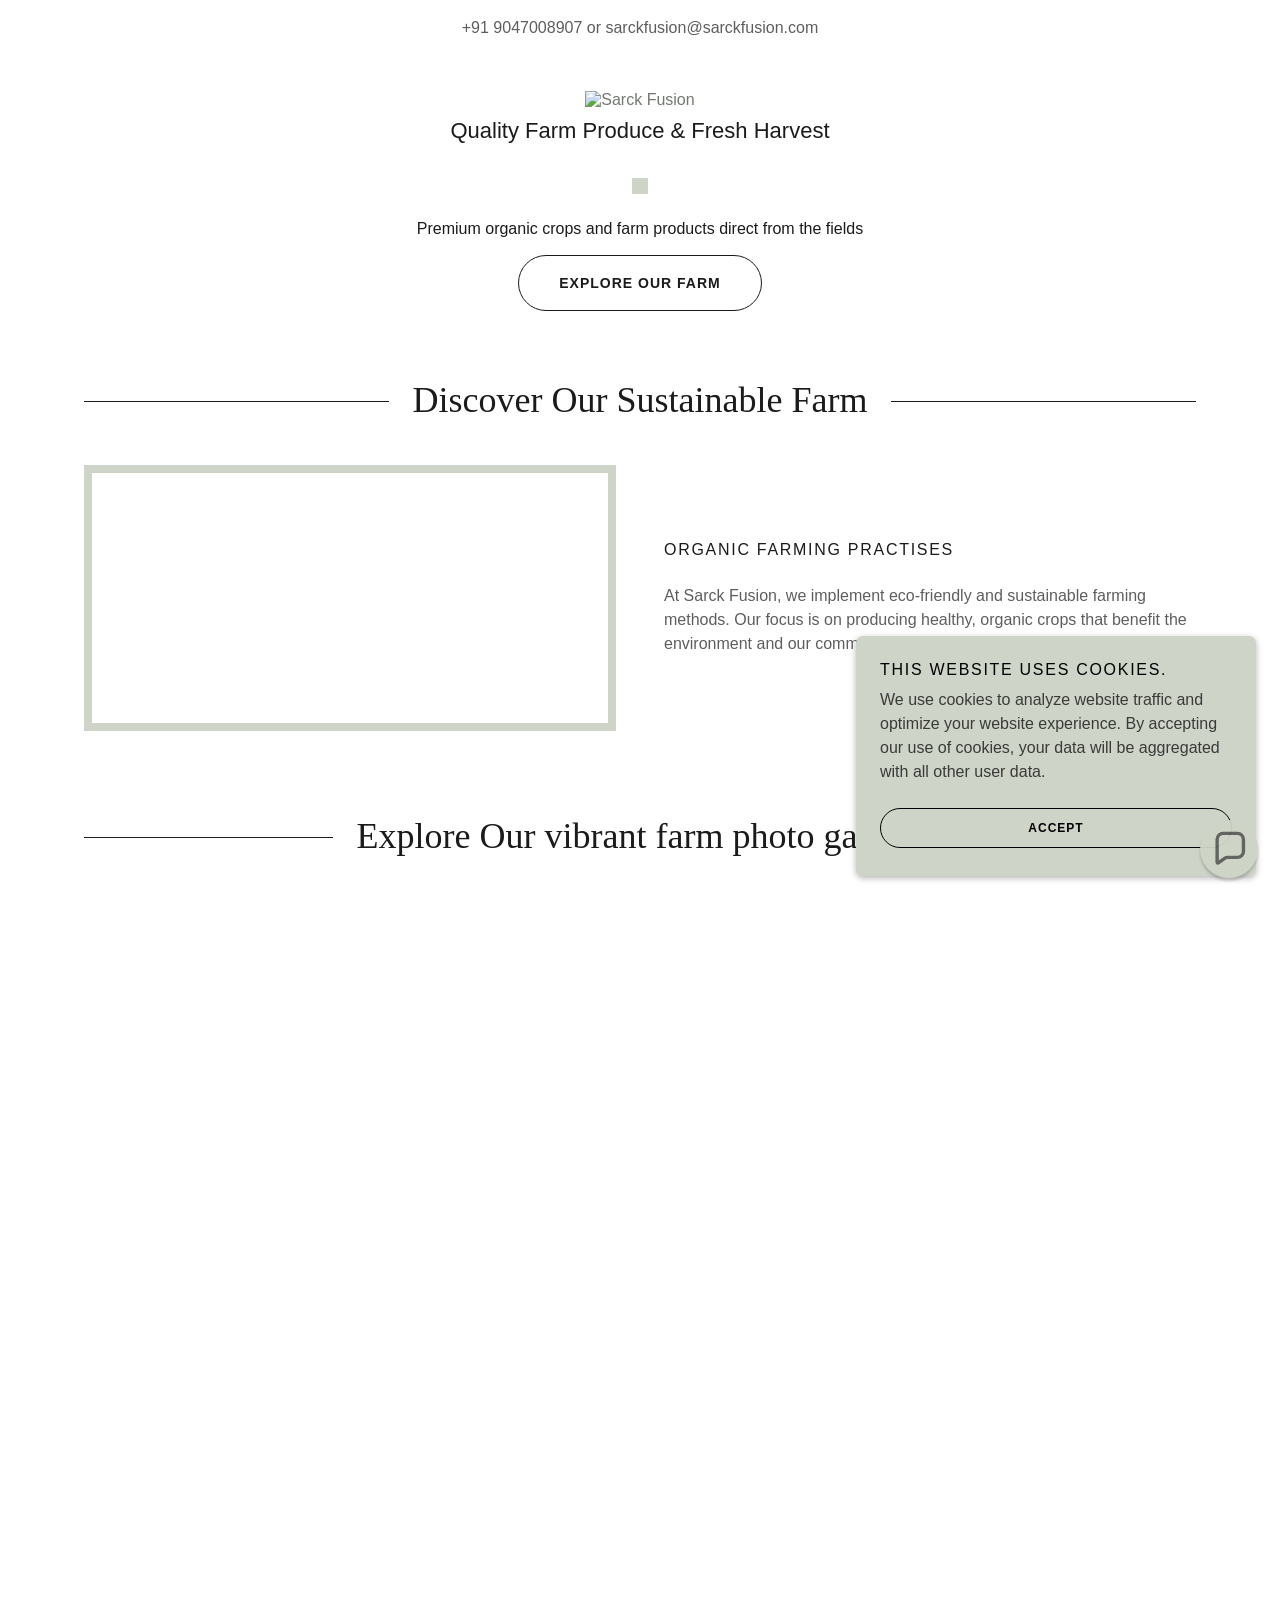
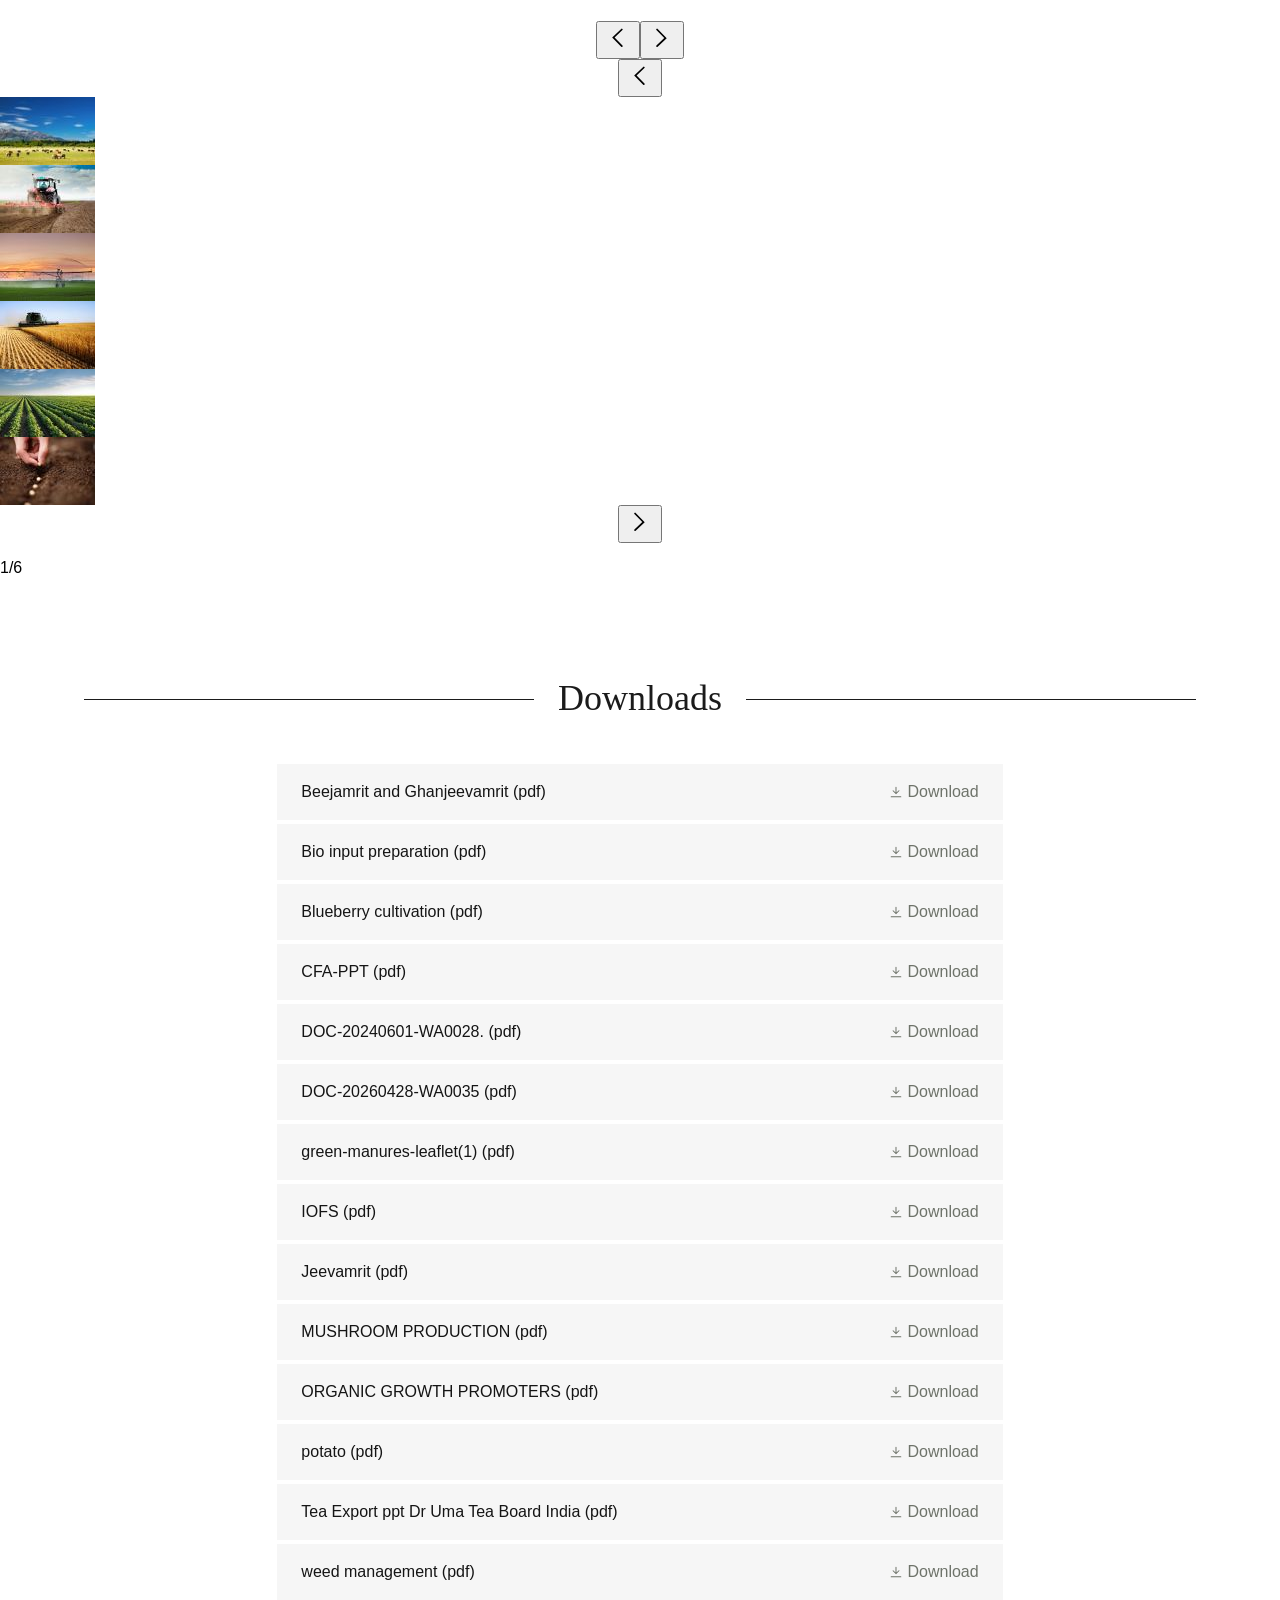
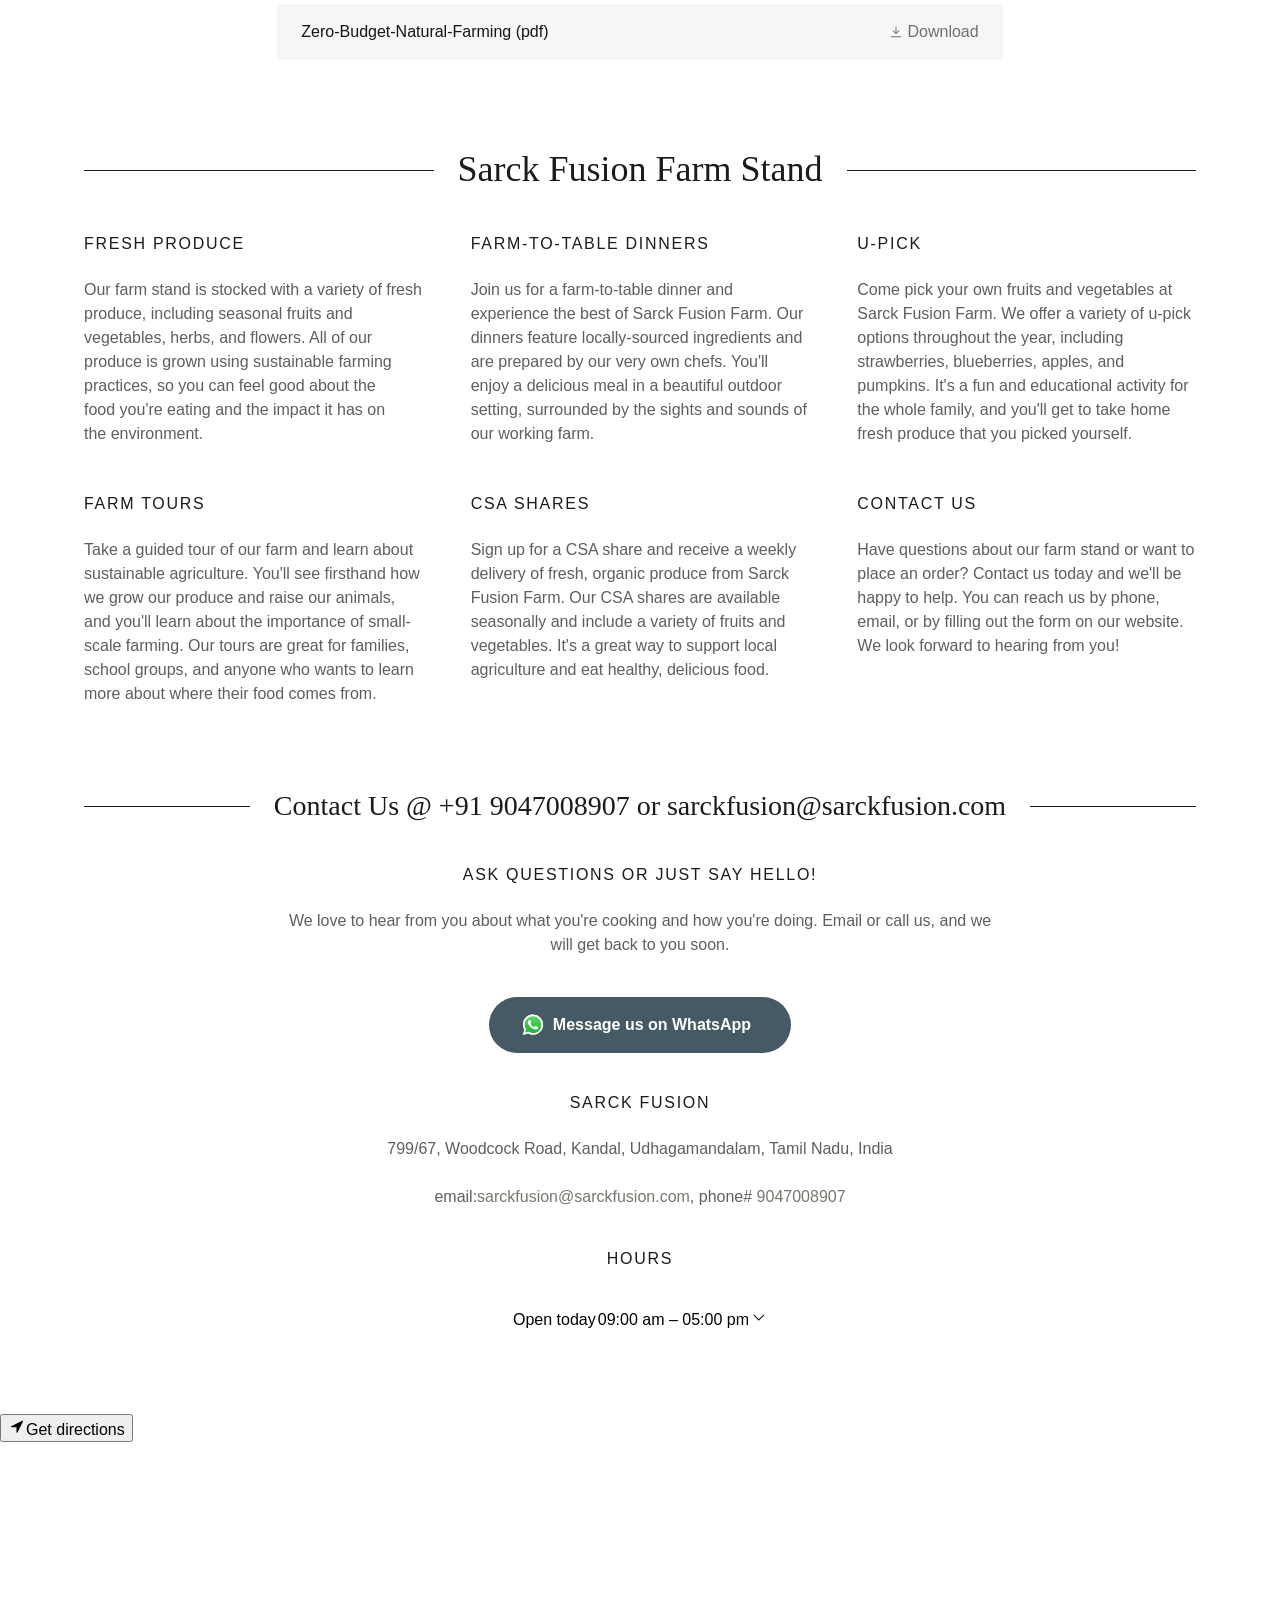
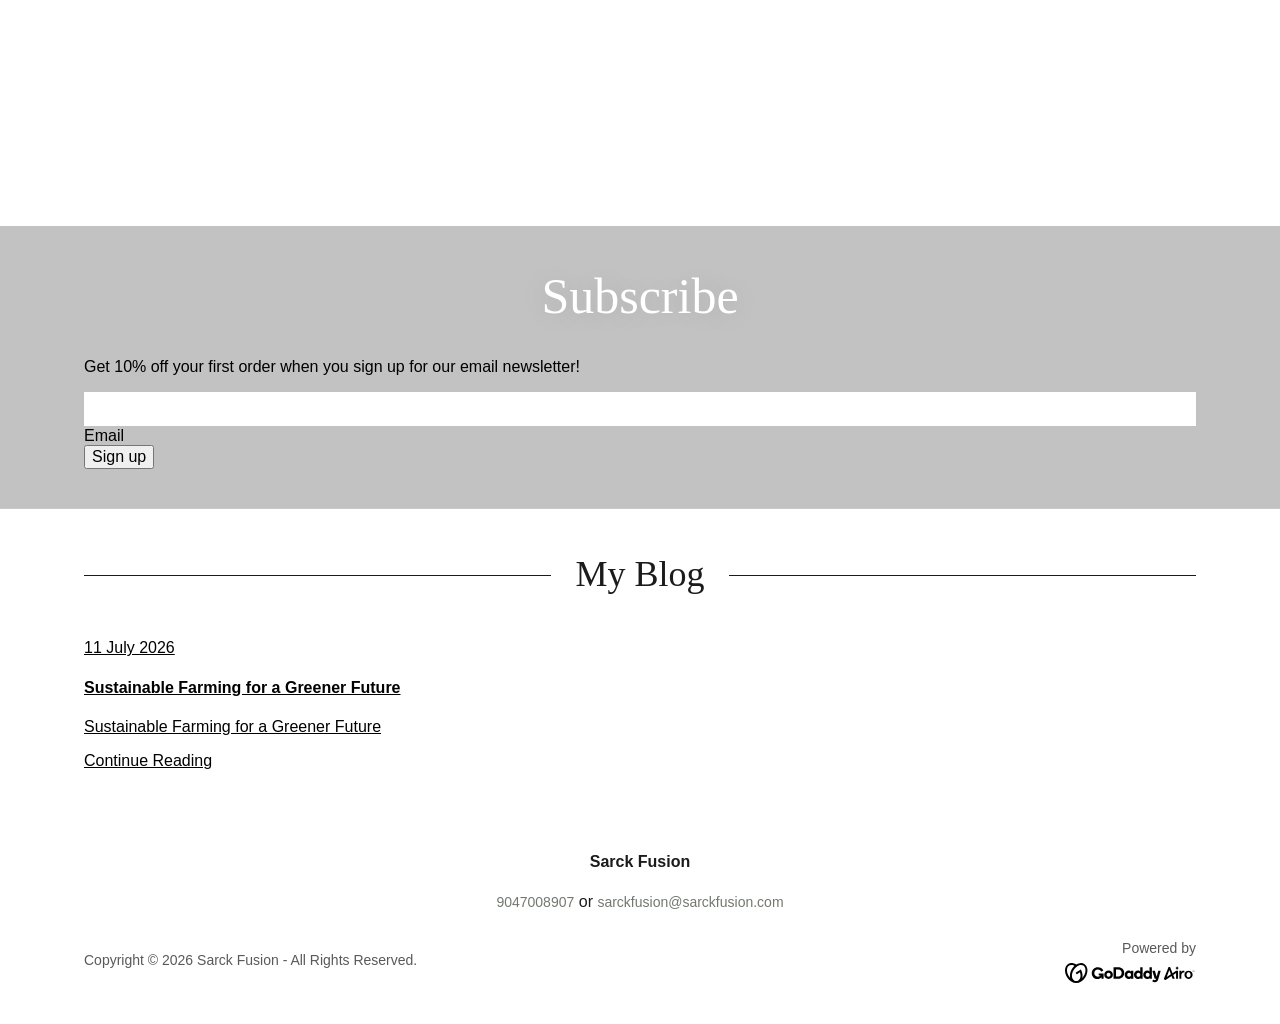
==== commit ef24fd98: "Rename index1.html to index.html" ====
--- a/index.html
+++ b/index.html
@@ -1,249 +1,849 @@
 <!DOCTYPE html>
-<html lang="en-IN" dir="ltr">
-<head>
-    <meta charset="UTF-8">
-    <meta name="viewport" content="width=device-width, initial-scale=1.0">
-    <title>Sarck Fusion</title>
-    
-    <!-- Design Fonts -->
-    <link rel="stylesheet" href="https://wsimg.com">
-    <link rel="stylesheet" href="https://wsimg.com">
-    <link rel="stylesheet" href="https://wsimg.com">
-
-    <style>
-        :root {
-            --primary-color: #00a4a6;
-            --secondary-color: #09757a;
-            --bg-color: #ffffff;
-            --text-color: #111111;
-            --muted-text: #767676;
-            --accent-bg: #f4f8fc;
-            --font-sans: 'gdsherpa', Helvetica, Arial, sans-serif;
-            --font-serif: 'gd-sage', "Times New Roman", serif;
-        }
-
-        body {
-            margin: 0;
-            padding: 0;
-            background-color: var(--bg-color);
-            color: var(--text-color);
-            font-family: var(--font-sans);
-            line-height: 1.5;
-        }
-
-        header {
-            background-color: var(--bg-color);
-            padding: 40px 20px;
-            text-align: center;
-            border-bottom: 1px solid #d4dbe0;
-        }
-
-        .site-title {
-            font-family: var(--font-serif);
-            font-size: 3rem;
-            font-weight: 700;
-            margin: 0 0 10px 0;
-        }
-
-        .tagline {
-            font-size: 1.25rem;
-            color: var(--muted-text);
-            margin: 0;
-        }
-
-        .container {
-            max-width: 1200px;
-            margin: 0 auto;
-            padding: 40px 20px;
-        }
-
-        .section-title {
-            font-family: var(--font-serif);
-            font-size: 2.25rem;
-            text-align: center;
-            margin-bottom: 40px;
-        }
-
-        /* What We Offer / Cards Layout */
-        .cards-grid {
-            display: grid;
-            grid-template-columns: repeat(auto-fit, minmax(300px, 1fr));
-            gap: 30px;
-            margin-bottom: 60px;
-        }
-
-        .card {
-            background: var(--bg-color);
-            border: 1px solid #ddeaf8;
-            border-radius: 4px;
-            padding: 30px;
-            box-shadow: 0 2px 4px rgba(0,0,0,0.02);
-            transition: transform 0.2s;
-        }
-
-        .card:hover {
-            transform: translateY(-5px);
-        }
-
-        .card h3 {
-            font-family: var(--font-serif);
-            font-size: 1.5rem;
-            margin-top: 0;
-            color: var(--text-color);
-        }
-
-        /* Flex Section / Feature Layout */
-        .features-strip {
-            background-color: var(--accent-bg);
-            padding: 60px 20px;
-            border-radius: 4px;
-            margin-bottom: 60px;
-        }
-
-        /* Contact & Form Layout */
-        .contact-container {
-            display: grid;
-            grid-template-columns: 1fr 1fr;
-            gap: 50px;
-        }
-
-        @media (max-width: 768px) {
-            .contact-container {
-                grid-template-columns: 1fr;
-            }
-        }
-
-        .form-group {
-            margin-bottom: 20px;
-        }
-
-        .form-group label {
-            display: block;
-            margin-bottom: 5px;
-            font-weight: 500;
-        }
-
-        .form-group input, .form-group textarea {
-            width: 100%;
-            padding: 10px;
-            border: 1px solid #bac0c3;
-            border-radius: 4px;
-            font-family: var(--font-sans);
-        }
-
-        .btn {
-            display: inline-block;
-            background-color: var(--primary-color);
-            color: #ffffff;
-            padding: 12px 24px;
-            border: none;
-            border-radius: 4px;
-            font-weight: 700;
-            text-decoration: none;
-            cursor: pointer;
-            text-align: center;
-        }
-
-        .btn:hover {
-            background-color: var(--secondary-color);
-        }
-
-        footer {
-            background-color: #111111;
-            color: #ffffff;
-            text-align: center;
-            padding: 40px 20px;
-            margin-top: 60px;
-            font-size: 0.875rem;
-        }
-    </style>
-</head>
-<body>
-
-    <!-- Header Section -->
-    <header>
-        <h1 class="site-title">Sarck Fusion</h1>
-        <p class="tagline">Welcome to Sarck Fusion</p>
-    </header>
-
-    <div class="container">
-        <!-- Site Content Focus Section -->
-        <section>
-            <h2 class="section-title">What We Offer</h2>
-            <div class="cards-grid">
-                <div class="card">
-                    <h3>Our Story</h3>
-                    <p>Share the story behind your business and what makes it unique.</p>
-                    <a href="#" class="btn">Learn more</a>
-                </div>
-                <div class="card">
-                    <h3>Our Process</h3>
-                    <p>Walk visitors through how you work, step by step.</p>
-                    <a href="#" class="btn">Learn more</a>
-                </div>
-                <div class="card">
-                    <h3>Our Product</h3>
-                    <p>Describe what you offer and why it stands out.</p>
-                    <a href="#" class="btn">Learn more</a>
-                </div>
-            </div>
-        </section>
-
-        <!-- Service / Feature Matrix Section -->
-        <section class="features-strip">
-            <h2 class="section-title" style="margin-top:0;">Why Work With Us</h2>
-            <div class="cards-grid">
-                <div class="card" style="border:none;">
-                    <h3>Quality First</h3>
-                    <p>We deliver exceptional results in everything we do, ensuring your satisfaction at every step.</p>
-                </div>
-                <div class="card" style="border:none;">
-                    <h3>Expert Care</h3>
-                    <p>Our experienced team brings skill and passion to every project, no matter the size.</p>
-                </div>
-                <div class="card" style="border:none;">
-                    <h3>Real Results</h3>
-                    <p>Proven outcomes that speak for themselves and make a meaningful difference for your business.</p>
-                </div>
-            </div>
-        </section>
-
-        <!-- Contact Section -->
-        <section class="contact-container">
-            <div>
-                <h2 class="section-title" style="text-align: left; margin-bottom: 20px;">Contact Us</h2>
-                <p><strong>Better yet, see us in person!</strong></p>
-                <p>We love our customers, so feel free to visit during normal business hours.</p>
-                <p><strong>Hours:</strong><br>
-                Monday - Friday: 9am - 5pm<br>
-                Saturday: By appointment<br>
-                Sunday: Closed</p>
-            </div>
-            <div>
-                <h3 style="font-family: var(--font-serif); margin-top:0;">Drop us a line!</h3>
-                <form action="#" method="POST" onsubmit="event.preventDefault(); alert('Inquiry Simulation: Form submitted successfully!');">
-                    <div class="form-group">
-                        <label for="name">Name *</label>
-                        <input type="text" id="name" required placeholder="Your Name">
-                    </div>
-                    <div class="form-group">
-                        <label for="email">Email *</label>
-                        <input type="email" id="email" required placeholder="Your Email Address">
-                    </div>
-                    <div class="form-group">
-                        <label for="message">Message *</label>
-                        <textarea id="message" rows="5" required placeholder="Write your message here..."></textarea>
-                    </div>
-                    <button type="submit" class="btn">Send</button>
-                </form>
-            </div>
-        </section>
-    </div>
-
-    <!-- Static Footer -->
-    <footer>
-        <p>Copyright © 2026 Sarck Fusion - All Rights Reserved.</p>
-    </footer>
-
-</body>
-</html>
+<!-- saved from url=(0024)https://sarckfusion.com/ -->
+<html lang="en-US"><head><meta http-equiv="Content-Type" content="text/html; charset=UTF-8"><meta http-equiv="X-UA-Compatible" content="IE=edge"><meta name="viewport" content="width=device-width, initial-scale=1"><title>Sarck Fusion</title><link rel="alternate" type="application/atom+xml" href="https://sarckfusion.com/f.atom"><link rel="alternate" type="application/json" href="https://sarckfusion.com/f.json"><link rel="alternate" type="application/rss+xml" href="https://sarckfusion.com/f.rss"><meta name="description" content="Coming soon: A placeholder for an upcoming web development website that showcases innovative solutions."><meta name="author" content="Sarck Fusion"><meta name="generator" content="Starfield Technologies; Go Daddy Website Builder 8.0.0000"><link rel="manifest" href="https://sarckfusion.com/manifest.webmanifest"><link rel="apple-touch-icon" sizes="57x57" href="https://img1.wsimg.com/isteam/ip/4c6aeb25-0fb3-4a50-817a-3204201e5263/PHOTO-2026-06-06-09-18-04.jpg/:/rs=w:57,h:57,m"><link rel="apple-touch-icon" sizes="60x60" href="https://img1.wsimg.com/isteam/ip/4c6aeb25-0fb3-4a50-817a-3204201e5263/PHOTO-2026-06-06-09-18-04.jpg/:/rs=w:60,h:60,m"><link rel="apple-touch-icon" sizes="72x72" href="https://img1.wsimg.com/isteam/ip/4c6aeb25-0fb3-4a50-817a-3204201e5263/PHOTO-2026-06-06-09-18-04.jpg/:/rs=w:72,h:72,m"><link rel="apple-touch-icon" sizes="114x114" href="https://img1.wsimg.com/isteam/ip/4c6aeb25-0fb3-4a50-817a-3204201e5263/PHOTO-2026-06-06-09-18-04.jpg/:/rs=w:114,h:114,m"><link rel="apple-touch-icon" sizes="120x120" href="https://img1.wsimg.com/isteam/ip/4c6aeb25-0fb3-4a50-817a-3204201e5263/PHOTO-2026-06-06-09-18-04.jpg/:/rs=w:120,h:120,m"><link rel="apple-touch-icon" sizes="144x144" href="https://img1.wsimg.com/isteam/ip/4c6aeb25-0fb3-4a50-817a-3204201e5263/PHOTO-2026-06-06-09-18-04.jpg/:/rs=w:144,h:144,m"><link rel="apple-touch-icon" sizes="152x152" href="https://img1.wsimg.com/isteam/ip/4c6aeb25-0fb3-4a50-817a-3204201e5263/PHOTO-2026-06-06-09-18-04.jpg/:/rs=w:152,h:152,m"><link rel="apple-touch-icon" sizes="180x180" href="https://img1.wsimg.com/isteam/ip/4c6aeb25-0fb3-4a50-817a-3204201e5263/PHOTO-2026-06-06-09-18-04.jpg/:/rs=w:180,h:180,m"><meta property="og:url" content="https://sarckfusion.com/">
+<meta property="og:site_name" content="Sarck Fusion">
+<meta property="og:title" content="Sarck Fusion">
+<meta property="og:description" content="Premium organic crops and farm products direct from the fields">
+<meta property="og:type" content="website">
+<meta property="og:image" content="https://img1.wsimg.com/isteam/ip/4c6aeb25-0fb3-4a50-817a-3204201e5263/SARCK%20FUSION.jpg">
+<meta property="og:locale" content="en_US">
+<meta name="twitter:card" content="summary">
+<meta name="twitter:title" content="Sarck Fusion">
+<meta name="twitter:description" content="Quality Farm Produce &amp; Fresh Harvest">
+<meta name="twitter:image" content="https://img1.wsimg.com/isteam/ip/4c6aeb25-0fb3-4a50-817a-3204201e5263/SARCK%20FUSION.jpg">
+<meta name="twitter:image:alt" content="Sarck Fusion">
+<meta name="theme-color" content="#ced5c8"><style>.x{-ms-text-size-adjust:100%;-webkit-text-size-adjust:100%;-webkit-tap-highlight-color:rgba(0,0,0,0);margin:0;box-sizing:border-box}.x *,.x :after,.x :before{box-sizing:inherit}.x-el a[href^="mailto:"]:not(.x-el),.x-el a[href^="tel:"]:not(.x-el){color:inherit;font-size:inherit;text-decoration:inherit}.x-el-article,.x-el-aside,.x-el-details,.x-el-figcaption,.x-el-figure,.x-el-footer,.x-el-header,.x-el-hgroup,.x-el-main,.x-el-menu,.x-el-nav,.x-el-section,.x-el-summary{display:block}.x-el-audio,.x-el-canvas,.x-el-progress,.x-el-video{display:inline-block;vertical-align:baseline}.x-el-audio:not([controls]){display:none;height:0}.x-el-template{display:none}.x-el-a{background-color:transparent;color:inherit}.x-el-a:active,.x-el-a:hover{outline:0}.x-el-abbr[title]{border-bottom:1px dotted}.x-el-b,.x-el-strong{font-weight:700}.x-el-dfn{font-style:italic}.x-el-mark{background:#ff0;color:#000}.x-el-small{font-size:80%}.x-el-sub,.x-el-sup{font-size:75%;line-height:0;position:relative;vertical-align:baseline}.x-el-sup{top:-.5em}.x-el-sub{bottom:-.25em}.x-el-img{vertical-align:middle;border:0}.x-el-svg:not(:root){overflow:hidden}.x-el-figure{margin:0}.x-el-hr{box-sizing:content-box;height:0}.x-el-pre{overflow:auto}.x-el-code,.x-el-kbd,.x-el-pre,.x-el-samp{font-family:monospace,monospace;font-size:1em}.x-el-button,.x-el-input,.x-el-optgroup,.x-el-select,.x-el-textarea{color:inherit;font:inherit;margin:0}.x-el-button{overflow:visible}.x-el-button,.x-el-select{text-transform:none}.x-el-button,.x-el-input[type=button],.x-el-input[type=reset],.x-el-input[type=submit]{-webkit-appearance:button;cursor:pointer}.x-el-button[disabled],.x-el-input[disabled]{cursor:default}.x-el-button::-moz-focus-inner,.x-el-input::-moz-focus-inner{border:0;padding:0}.x-el-input{line-height:normal}.x-el-input[type=checkbox],.x-el-input[type=radio]{box-sizing:border-box;padding:0}.x-el-input[type=number]::-webkit-inner-spin-button,.x-el-input[type=number]::-webkit-outer-spin-button{height:auto}.x-el-input[type=search]{-webkit-appearance:textfield;box-sizing:content-box}.x-el-input[type=search]::-webkit-search-cancel-button,.x-el-input[type=search]::-webkit-search-decoration{-webkit-appearance:none}.x-el-textarea{border:0}.x-el-fieldset{border:1px solid silver;margin:0 2px;padding:.35em .625em .75em}.x-el-legend{border:0;padding:0}.x-el-textarea{overflow:auto}.x-el-optgroup{font-weight:700}.x-el-table{border-collapse:collapse;border-spacing:0}.x-el-td,.x-el-th{padding:0}.x{-webkit-font-smoothing:antialiased}.x-el-hr{border:0}.x-el-fieldset,.x-el-input,.x-el-select,.x-el-textarea{margin-top:0;margin-bottom:0}.x-el-fieldset,.x-el-input[type=email],.x-el-input[type=text],.x-el-textarea{width:100%}.x-el-input,.x-el-label{vertical-align:middle}.x-el-input{border-style:none;padding:.5em}.x-el-select:not([multiple]){vertical-align:middle}.x-el-textarea{line-height:1.75;padding:.5em}.x-el.d-none{display:none!important}.sideline-footer{margin-top:auto}.disable-scroll{touch-action:none;overflow:hidden;position:fixed;max-width:100vw}@keyframes loaderscale{0%{transform:scale(1);opacity:1}45%{transform:scale(.1);opacity:.7}80%{transform:scale(1);opacity:1}}.x-loader svg{display:inline-block}.x-loader svg:first-child{animation:loaderscale .75s cubic-bezier(.2,.68,.18,1.08) -.24s infinite}.x-loader svg:nth-child(2){animation:loaderscale .75s cubic-bezier(.2,.68,.18,1.08) -.12s infinite}.x-loader svg:nth-child(3){animation:loaderscale .75s cubic-bezier(.2,.68,.18,1.08) 0s infinite}.x-icon>svg{transition:transform .33s ease-in-out}.x-icon>svg.rotate-90{transform:rotate(-90deg)}.x-icon>svg.rotate90{transform:rotate(90deg)}.x-icon>svg.rotate-180{transform:rotate(-180deg)}.x-icon>svg.rotate180{transform:rotate(180deg)}.x-rt ol,.x-rt ul{text-align:left}.x-rt p{margin:0}.mte-inline-block{display:inline-block}@media only screen and (min-device-width:1025px){:root select,_::-webkit-full-page-media,_:future{font-family:sans-serif!important}}
+
+</style>
+<style>@import url('');
+/*
+Copyright (c) 2012 by Brian J. Bonislawsky DBA Astigmatic (AOETI) (astigma@astigmatic.com), with Reserved Font Name "Sacramento"
+
+This Font Software is licensed under the SIL Open Font License, Version 1.1.
+This license is copied below, and is also available with a FAQ at: http://scripts.sil.org/OFL
+
+—————————————————————————————-
+SIL OPEN FONT LICENSE Version 1.1 - 26 February 2007
+—————————————————————————————-
+*/
+/* latin-ext */
+@font-face {
+  font-family: 'Sacramento';
+  font-style: normal;
+  font-weight: 400;
+  font-display: swap;
+  src: url(https://img1./gfonts/s/sacramento/v17/buEzpo6gcdjy0EiZMBUG4CMf_exL.woff2) format('woff2');
+  unicode-range: U+0100-02BA, U+02BD-02C5, U+02C7-02CC, U+02CE-02D7, U+02DD-02FF, U+0304, U+0308, U+0329, U+1D00-1DBF, U+1E00-1E9F, U+1EF2-1EFF, U+2020, U+20A0-20AB, U+20AD-20C0, U+2113, U+2C60-2C7F, U+A720-A7FF;
+}
+/* latin */
+@font-face {
+  font-family: 'Sacramento';
+  font-style: normal;
+  font-weight: 400;
+  font-display: swap;
+  src: url(https://img1./gfonts/s/sacramento/v17/buEzpo6gcdjy0EiZMBUG4C0f_Q.woff2) format('woff2');
+  unicode-range: U+0000-00FF, U+0131, U+0152-0153, U+02BB-02BC, U+02C6, U+02DA, U+02DC, U+0304, U+0308, U+0329, U+2000-206F, U+20AC, U+2122, U+2191, U+2193, U+2212, U+2215, U+FEFF, U+FFFD;
+}
+
+
+/*
+Copyright 2010, 2012, 2014 Adobe Systems Incorporated (http://www.adobe.com/), with Reserved Font Name Source.
+
+This Font Software is licensed under the SIL Open Font License, Version 1.1.
+This license is copied below, and is also available with a FAQ at: http://scripts.sil.org/OFL
+
+—————————————————————————————-
+SIL OPEN FONT LICENSE Version 1.1 - 26 February 2007
+—————————————————————————————-
+*/
+/* cyrillic-ext */
+@font-face {
+  font-family: 'Source Sans Pro';
+  font-style: italic;
+  font-weight: 300;
+  font-display: swap;
+  src: url(https://img1./gfonts/s/sourcesanspro/v23/6xKwdSBYKcSV-LCoeQqfX1RYOo3qPZZMkidh18Smxg.woff2) format('woff2');
+  unicode-range: U+0460-052F, U+1C80-1C8A, U+20B4, U+2DE0-2DFF, U+A640-A69F, U+FE2E-FE2F;
+}
+/* cyrillic */
+@font-face {
+  font-family: 'Source Sans Pro';
+  font-style: italic;
+  font-weight: 300;
+  font-display: swap;
+  src: url(https://img1./gfonts/s/sourcesanspro/v23/6xKwdSBYKcSV-LCoeQqfX1RYOo3qPZZMkido18Smxg.woff2) format('woff2');
+  unicode-range: U+0301, U+0400-045F, U+0490-0491, U+04B0-04B1, U+2116;
+}
+/* greek-ext */
+@font-face {
+  font-family: 'Source Sans Pro';
+  font-style: italic;
+  font-weight: 300;
+  font-display: swap;
+  src: url(https://img1./gfonts/s/sourcesanspro/v23/6xKwdSBYKcSV-LCoeQqfX1RYOo3qPZZMkidg18Smxg.woff2) format('woff2');
+  unicode-range: U+1F00-1FFF;
+}
+/* greek */
+@font-face {
+  font-family: 'Source Sans Pro';
+  font-style: italic;
+  font-weight: 300;
+  font-display: swap;
+  src: url(https://img1./gfonts/s/sourcesanspro/v23/6xKwdSBYKcSV-LCoeQqfX1RYOo3qPZZMkidv18Smxg.woff2) format('woff2');
+  unicode-range: U+0370-0377, U+037A-037F, U+0384-038A, U+038C, U+038E-03A1, U+03A3-03FF;
+}
+/* vietnamese */
+@font-face {
+  font-family: 'Source Sans Pro';
+  font-style: italic;
+  font-weight: 300;
+  font-display: swap;
+  src: url(https://img1./gfonts/s/sourcesanspro/v23/6xKwdSBYKcSV-LCoeQqfX1RYOo3qPZZMkidj18Smxg.woff2) format('woff2');
+  unicode-range: U+0102-0103, U+0110-0111, U+0128-0129, U+0168-0169, U+01A0-01A1, U+01AF-01B0, U+0300-0301, U+0303-0304, U+0308-0309, U+0323, U+0329, U+1EA0-1EF9, U+20AB;
+}
+/* latin-ext */
+@font-face {
+  font-family: 'Source Sans Pro';
+  font-style: italic;
+  font-weight: 300;
+  font-display: swap;
+  src: url(https://img1./gfonts/s/sourcesanspro/v23/6xKwdSBYKcSV-LCoeQqfX1RYOo3qPZZMkidi18Smxg.woff2) format('woff2');
+  unicode-range: U+0100-02BA, U+02BD-02C5, U+02C7-02CC, U+02CE-02D7, U+02DD-02FF, U+0304, U+0308, U+0329, U+1D00-1DBF, U+1E00-1E9F, U+1EF2-1EFF, U+2020, U+20A0-20AB, U+20AD-20C0, U+2113, U+2C60-2C7F, U+A720-A7FF;
+}
+/* latin */
+@font-face {
+  font-family: 'Source Sans Pro';
+  font-style: italic;
+  font-weight: 300;
+  font-display: swap;
+  src: url(https://img1.wsimg.com/gfonts/s/sourcesanspro/v23/6xKwdSBYKcSV-LCoeQqfX1RYOo3qPZZMkids18Q.woff2) format('woff2');
+  unicode-range: U+0000-00FF, U+0131, U+0152-0153, U+02BB-02BC, U+02C6, U+02DA, U+02DC, U+0304, U+0308, U+0329, U+2000-206F, U+20AC, U+2122, U+2191, U+2193, U+2212, U+2215, U+FEFF, U+FFFD;
+}
+/* cyrillic-ext */
+@font-face {
+  font-family: 'Source Sans Pro';
+  font-style: italic;
+  font-weight: 400;
+  font-display: swap;
+  src: url(https://img1.wsimg.com/gfonts/s/sourcesanspro/v23/6xK1dSBYKcSV-LCoeQqfX1RYOo3qPZ7qsDJT9g.woff2) format('woff2');
+  unicode-range: U+0460-052F, U+1C80-1C8A, U+20B4, U+2DE0-2DFF, U+A640-A69F, U+FE2E-FE2F;
+}
+/* cyrillic */
+@font-face {
+  font-family: 'Source Sans Pro';
+  font-style: italic;
+  font-weight: 400;
+  font-display: swap;
+  src: url(https://img1.wsimg.com/gfonts/s/sourcesanspro/v23/6xK1dSBYKcSV-LCoeQqfX1RYOo3qPZ7jsDJT9g.woff2) format('woff2');
+  unicode-range: U+0301, U+0400-045F, U+0490-0491, U+04B0-04B1, U+2116;
+}
+/* greek-ext */
+@font-face {
+  font-family: 'Source Sans Pro';
+  font-style: italic;
+  font-weight: 400;
+  font-display: swap;
+  src: url(https://img1.wsimg.com/gfonts/s/sourcesanspro/v23/6xK1dSBYKcSV-LCoeQqfX1RYOo3qPZ7rsDJT9g.woff2) format('woff2');
+  unicode-range: U+1F00-1FFF;
+}
+/* greek */
+@font-face {
+  font-family: 'Source Sans Pro';
+  font-style: italic;
+  font-weight: 400;
+  font-display: swap;
+  src: url(https://img1.wsimg.com/gfonts/s/sourcesanspro/v23/6xK1dSBYKcSV-LCoeQqfX1RYOo3qPZ7ksDJT9g.woff2) format('woff2');
+  unicode-range: U+0370-0377, U+037A-037F, U+0384-038A, U+038C, U+038E-03A1, U+03A3-03FF;
+}
+/* vietnamese */
+@font-face {
+  font-family: 'Source Sans Pro';
+  font-style: italic;
+  font-weight: 400;
+  font-display: swap;
+  src: url(https://img1.wsimg.com/gfonts/s/sourcesanspro/v23/6xK1dSBYKcSV-LCoeQqfX1RYOo3qPZ7osDJT9g.woff2) format('woff2');
+  unicode-range: U+0102-0103, U+0110-0111, U+0128-0129, U+0168-0169, U+01A0-01A1, U+01AF-01B0, U+0300-0301, U+0303-0304, U+0308-0309, U+0323, U+0329, U+1EA0-1EF9, U+20AB;
+}
+/* latin-ext */
+@font-face {
+  font-family: 'Source Sans Pro';
+  font-style: italic;
+  font-weight: 400;
+  font-display: swap;
+  src: url(https://img1.wsimg.com/gfonts/s/sourcesanspro/v23/6xK1dSBYKcSV-LCoeQqfX1RYOo3qPZ7psDJT9g.woff2) format('woff2');
+  unicode-range: U+0100-02BA, U+02BD-02C5, U+02C7-02CC, U+02CE-02D7, U+02DD-02FF, U+0304, U+0308, U+0329, U+1D00-1DBF, U+1E00-1E9F, U+1EF2-1EFF, U+2020, U+20A0-20AB, U+20AD-20C0, U+2113, U+2C60-2C7F, U+A720-A7FF;
+}
+/* latin */
+@font-face {
+  font-family: 'Source Sans Pro';
+  font-style: italic;
+  font-weight: 400;
+  font-display: swap;
+  src: url(https://img1.wsimg.com/gfonts/s/sourcesanspro/v23/6xK1dSBYKcSV-LCoeQqfX1RYOo3qPZ7nsDI.woff2) format('woff2');
+  unicode-range: U+0000-00FF, U+0131, U+0152-0153, U+02BB-02BC, U+02C6, U+02DA, U+02DC, U+0304, U+0308, U+0329, U+2000-206F, U+20AC, U+2122, U+2191, U+2193, U+2212, U+2215, U+FEFF, U+FFFD;
+}
+/* cyrillic-ext */
+@font-face {
+  font-family: 'Source Sans Pro';
+  font-style: italic;
+  font-weight: 700;
+  font-display: swap;
+  src: url(https://img1.wsimg.com/gfonts/s/sourcesanspro/v23/6xKwdSBYKcSV-LCoeQqfX1RYOo3qPZZclSdh18Smxg.woff2) format('woff2');
+  unicode-range: U+0460-052F, U+1C80-1C8A, U+20B4, U+2DE0-2DFF, U+A640-A69F, U+FE2E-FE2F;
+}
+/* cyrillic */
+@font-face {
+  font-family: 'Source Sans Pro';
+  font-style: italic;
+  font-weight: 700;
+  font-display: swap;
+  src: url(https://img1.wsimg.com/gfonts/s/sourcesanspro/v23/6xKwdSBYKcSV-LCoeQqfX1RYOo3qPZZclSdo18Smxg.woff2) format('woff2');
+  unicode-range: U+0301, U+0400-045F, U+0490-0491, U+04B0-04B1, U+2116;
+}
+/* greek-ext */
+@font-face {
+  font-family: 'Source Sans Pro';
+  font-style: italic;
+  font-weight: 700;
+  font-display: swap;
+  src: url(https://img1.wsimg.com/gfonts/s/sourcesanspro/v23/6xKwdSBYKcSV-LCoeQqfX1RYOo3qPZZclSdg18Smxg.woff2) format('woff2');
+  unicode-range: U+1F00-1FFF;
+}
+/* greek */
+@font-face {
+  font-family: 'Source Sans Pro';
+  font-style: italic;
+  font-weight: 700;
+  font-display: swap;
+  src: url(https://img1.wsimg.com/gfonts/s/sourcesanspro/v23/6xKwdSBYKcSV-LCoeQqfX1RYOo3qPZZclSdv18Smxg.woff2) format('woff2');
+  unicode-range: U+0370-0377, U+037A-037F, U+0384-038A, U+038C, U+038E-03A1, U+03A3-03FF;
+}
+/* vietnamese */
+@font-face {
+  font-family: 'Source Sans Pro';
+  font-style: italic;
+  font-weight: 700;
+  font-display: swap;
+  src: url(https://img1.wsimg.com/gfonts/s/sourcesanspro/v23/6xKwdSBYKcSV-LCoeQqfX1RYOo3qPZZclSdj18Smxg.woff2) format('woff2');
+  unicode-range: U+0102-0103, U+0110-0111, U+0128-0129, U+0168-0169, U+01A0-01A1, U+01AF-01B0, U+0300-0301, U+0303-0304, U+0308-0309, U+0323, U+0329, U+1EA0-1EF9, U+20AB;
+}
+/* latin-ext */
+@font-face {
+  font-family: 'Source Sans Pro';
+  font-style: italic;
+  font-weight: 700;
+  font-display: swap;
+  src: url(https://img1.wsimg.com/gfonts/s/sourcesanspro/v23/6xKwdSBYKcSV-LCoeQqfX1RYOo3qPZZclSdi18Smxg.woff2) format('woff2');
+  unicode-range: U+0100-02BA, U+02BD-02C5, U+02C7-02CC, U+02CE-02D7, U+02DD-02FF, U+0304, U+0308, U+0329, U+1D00-1DBF, U+1E00-1E9F, U+1EF2-1EFF, U+2020, U+20A0-20AB, U+20AD-20C0, U+2113, U+2C60-2C7F, U+A720-A7FF;
+}
+/* latin */
+@font-face {
+  font-family: 'Source Sans Pro';
+  font-style: italic;
+  font-weight: 700;
+  font-display: swap;
+  src: url(https://img1.wsimg.com/gfonts/s/sourcesanspro/v23/6xKwdSBYKcSV-LCoeQqfX1RYOo3qPZZclSds18Q.woff2) format('woff2');
+  unicode-range: U+0000-00FF, U+0131, U+0152-0153, U+02BB-02BC, U+02C6, U+02DA, U+02DC, U+0304, U+0308, U+0329, U+2000-206F, U+20AC, U+2122, U+2191, U+2193, U+2212, U+2215, U+FEFF, U+FFFD;
+}
+/* cyrillic-ext */
+@font-face {
+  font-family: 'Source Sans Pro';
+  font-style: normal;
+  font-weight: 300;
+  font-display: swap;
+  src: url(https://img1.wsimg.com/gfonts/s/sourcesanspro/v23/6xKydSBYKcSV-LCoeQqfX1RYOo3ik4zwmhduz8A.woff2) format('woff2');
+  unicode-range: U+0460-052F, U+1C80-1C8A, U+20B4, U+2DE0-2DFF, U+A640-A69F, U+FE2E-FE2F;
+}
+/* cyrillic */
+@font-face {
+  font-family: 'Source Sans Pro';
+  font-style: normal;
+  font-weight: 300;
+  font-display: swap;
+  src: url(https://img1.wsimg.com/gfonts/s/sourcesanspro/v23/6xKydSBYKcSV-LCoeQqfX1RYOo3ik4zwkxduz8A.woff2) format('woff2');
+  unicode-range: U+0301, U+0400-045F, U+0490-0491, U+04B0-04B1, U+2116;
+}
+/* greek-ext */
+@font-face {
+  font-family: 'Source Sans Pro';
+  font-style: normal;
+  font-weight: 300;
+  font-display: swap;
+  src: url(https://img1.wsimg.com/gfonts/s/sourcesanspro/v23/6xKydSBYKcSV-LCoeQqfX1RYOo3ik4zwmxduz8A.woff2) format('woff2');
+  unicode-range: U+1F00-1FFF;
+}
+/* greek */
+@font-face {
+  font-family: 'Source Sans Pro';
+  font-style: normal;
+  font-weight: 300;
+  font-display: swap;
+  src: url(https://img1.wsimg.com/gfonts/s/sourcesanspro/v23/6xKydSBYKcSV-LCoeQqfX1RYOo3ik4zwlBduz8A.woff2) format('woff2');
+  unicode-range: U+0370-0377, U+037A-037F, U+0384-038A, U+038C, U+038E-03A1, U+03A3-03FF;
+}
+/* vietnamese */
+@font-face {
+  font-family: 'Source Sans Pro';
+  font-style: normal;
+  font-weight: 300;
+  font-display: swap;
+  src: url(https://img1.wsimg.com/gfonts/s/sourcesanspro/v23/6xKydSBYKcSV-LCoeQqfX1RYOo3ik4zwmBduz8A.woff2) format('woff2');
+  unicode-range: U+0102-0103, U+0110-0111, U+0128-0129, U+0168-0169, U+01A0-01A1, U+01AF-01B0, U+0300-0301, U+0303-0304, U+0308-0309, U+0323, U+0329, U+1EA0-1EF9, U+20AB;
+}
+/* latin-ext */
+@font-face {
+  font-family: 'Source Sans Pro';
+  font-style: normal;
+  font-weight: 300;
+  font-display: swap;
+  src: url(https://img1.wsimg.com/gfonts/s/sourcesanspro/v23/6xKydSBYKcSV-LCoeQqfX1RYOo3ik4zwmRduz8A.woff2) format('woff2');
+  unicode-range: U+0100-02BA, U+02BD-02C5, U+02C7-02CC, U+02CE-02D7, U+02DD-02FF, U+0304, U+0308, U+0329, U+1D00-1DBF, U+1E00-1E9F, U+1EF2-1EFF, U+2020, U+20A0-20AB, U+20AD-20C0, U+2113, U+2C60-2C7F, U+A720-A7FF;
+}
+/* latin */
+@font-face {
+  font-family: 'Source Sans Pro';
+  font-style: normal;
+  font-weight: 300;
+  font-display: swap;
+  src: url(https://img1.wsimg.com/gfonts/s/sourcesanspro/v23/6xKydSBYKcSV-LCoeQqfX1RYOo3ik4zwlxdu.woff2) format('woff2');
+  unicode-range: U+0000-00FF, U+0131, U+0152-0153, U+02BB-02BC, U+02C6, U+02DA, U+02DC, U+0304, U+0308, U+0329, U+2000-206F, U+20AC, U+2122, U+2191, U+2193, U+2212, U+2215, U+FEFF, U+FFFD;
+}
+/* cyrillic-ext */
+@font-face {
+  font-family: 'Source Sans Pro';
+  font-style: normal;
+  font-weight: 400;
+  font-display: swap;
+  src: url(https://img1.wsimg.com/gfonts/s/sourcesanspro/v23/6xK3dSBYKcSV-LCoeQqfX1RYOo3qNa7lqDY.woff2) format('woff2');
+  unicode-range: U+0460-052F, U+1C80-1C8A, U+20B4, U+2DE0-2DFF, U+A640-A69F, U+FE2E-FE2F;
+}
+/* cyrillic */
+@font-face {
+  font-family: 'Source Sans Pro';
+  font-style: normal;
+  font-weight: 400;
+  font-display: swap;
+  src: url(https://img1.wsimg.com/gfonts/s/sourcesanspro/v23/6xK3dSBYKcSV-LCoeQqfX1RYOo3qPK7lqDY.woff2) format('woff2');
+  unicode-range: U+0301, U+0400-045F, U+0490-0491, U+04B0-04B1, U+2116;
+}
+/* greek-ext */
+@font-face {
+  font-family: 'Source Sans Pro';
+  font-style: normal;
+  font-weight: 400;
+  font-display: swap;
+  src: url(https://img1.wsimg.com/gfonts/s/sourcesanspro/v23/6xK3dSBYKcSV-LCoeQqfX1RYOo3qNK7lqDY.woff2) format('woff2');
+  unicode-range: U+1F00-1FFF;
+}
+/* greek */
+@font-face {
+  font-family: 'Source Sans Pro';
+  font-style: normal;
+  font-weight: 400;
+  font-display: swap;
+  src: url(https://img1.wsimg.com/gfonts/s/sourcesanspro/v23/6xK3dSBYKcSV-LCoeQqfX1RYOo3qO67lqDY.woff2) format('woff2');
+  unicode-range: U+0370-0377, U+037A-037F, U+0384-038A, U+038C, U+038E-03A1, U+03A3-03FF;
+}
+/* vietnamese */
+@font-face {
+  font-family: 'Source Sans Pro';
+  font-style: normal;
+  font-weight: 400;
+  font-display: swap;
+  src: url(https://img1.wsimg.com/gfonts/s/sourcesanspro/v23/6xK3dSBYKcSV-LCoeQqfX1RYOo3qN67lqDY.woff2) format('woff2');
+  unicode-range: U+0102-0103, U+0110-0111, U+0128-0129, U+0168-0169, U+01A0-01A1, U+01AF-01B0, U+0300-0301, U+0303-0304, U+0308-0309, U+0323, U+0329, U+1EA0-1EF9, U+20AB;
+}
+/* latin-ext */
+@font-face {
+  font-family: 'Source Sans Pro';
+  font-style: normal;
+  font-weight: 400;
+  font-display: swap;
+  src: url(https://img1.wsimg.com/gfonts/s/sourcesanspro/v23/6xK3dSBYKcSV-LCoeQqfX1RYOo3qNq7lqDY.woff2) format('woff2');
+  unicode-range: U+0100-02BA, U+02BD-02C5, U+02C7-02CC, U+02CE-02D7, U+02DD-02FF, U+0304, U+0308, U+0329, U+1D00-1DBF, U+1E00-1E9F, U+1EF2-1EFF, U+2020, U+20A0-20AB, U+20AD-20C0, U+2113, U+2C60-2C7F, U+A720-A7FF;
+}
+/* latin */
+@font-face {
+  font-family: 'Source Sans Pro';
+  font-style: normal;
+  font-weight: 400;
+  font-display: swap;
+  src: url(https://img1.wsimg.com/gfonts/s/sourcesanspro/v23/6xK3dSBYKcSV-LCoeQqfX1RYOo3qOK7l.woff2) format('woff2');
+  unicode-range: U+0000-00FF, U+0131, U+0152-0153, U+02BB-02BC, U+02C6, U+02DA, U+02DC, U+0304, U+0308, U+0329, U+2000-206F, U+20AC, U+2122, U+2191, U+2193, U+2212, U+2215, U+FEFF, U+FFFD;
+}
+/* cyrillic-ext */
+@font-face {
+  font-family: 'Source Sans Pro';
+  font-style: normal;
+  font-weight: 700;
+  font-display: swap;
+  src: url(https://img1.wsimg.com/gfonts/s/sourcesanspro/v23/6xKydSBYKcSV-LCoeQqfX1RYOo3ig4vwmhduz8A.woff2) format('woff2');
+  unicode-range: U+0460-052F, U+1C80-1C8A, U+20B4, U+2DE0-2DFF, U+A640-A69F, U+FE2E-FE2F;
+}
+/* cyrillic */
+@font-face {
+  font-family: 'Source Sans Pro';
+  font-style: normal;
+  font-weight: 700;
+  font-display: swap;
+  src: url(https://img1.wsimg.com/gfonts/s/sourcesanspro/v23/6xKydSBYKcSV-LCoeQqfX1RYOo3ig4vwkxduz8A.woff2) format('woff2');
+  unicode-range: U+0301, U+0400-045F, U+0490-0491, U+04B0-04B1, U+2116;
+}
+/* greek-ext */
+@font-face {
+  font-family: 'Source Sans Pro';
+  font-style: normal;
+  font-weight: 700;
+  font-display: swap;
+  src: url(https://img1.wsimg.com/gfonts/s/sourcesanspro/v23/6xKydSBYKcSV-LCoeQqfX1RYOo3ig4vwmxduz8A.woff2) format('woff2');
+  unicode-range: U+1F00-1FFF;
+}
+/* greek */
+@font-face {
+  font-family: 'Source Sans Pro';
+  font-style: normal;
+  font-weight: 700;
+  font-display: swap;
+  src: url(https://img1.wsimg.com/gfonts/s/sourcesanspro/v23/6xKydSBYKcSV-LCoeQqfX1RYOo3ig4vwlBduz8A.woff2) format('woff2');
+  unicode-range: U+0370-0377, U+037A-037F, U+0384-038A, U+038C, U+038E-03A1, U+03A3-03FF;
+}
+/* vietnamese */
+@font-face {
+  font-family: 'Source Sans Pro';
+  font-style: normal;
+  font-weight: 700;
+  font-display: swap;
+  src: url(https://img1.wsimg.com/gfonts/s/sourcesanspro/v23/6xKydSBYKcSV-LCoeQqfX1RYOo3ig4vwmBduz8A.woff2) format('woff2');
+  unicode-range: U+0102-0103, U+0110-0111, U+0128-0129, U+0168-0169, U+01A0-01A1, U+01AF-01B0, U+0300-0301, U+0303-0304, U+0308-0309, U+0323, U+0329, U+1EA0-1EF9, U+20AB;
+}
+/* latin-ext */
+@font-face {
+  font-family: 'Source Sans Pro';
+  font-style: normal;
+  font-weight: 700;
+  font-display: swap;
+  src: url(https://img1.wsimg.com/gfonts/s/sourcesanspro/v23/6xKydSBYKcSV-LCoeQqfX1RYOo3ig4vwmRduz8A.woff2) format('woff2');
+  unicode-range: U+0100-02BA, U+02BD-02C5, U+02C7-02CC, U+02CE-02D7, U+02DD-02FF, U+0304, U+0308, U+0329, U+1D00-1DBF, U+1E00-1E9F, U+1EF2-1EFF, U+2020, U+20A0-20AB, U+20AD-20C0, U+2113, U+2C60-2C7F, U+A720-A7FF;
+}
+/* latin */
+@font-face {
+  font-family: 'Source Sans Pro';
+  font-style: normal;
+  font-weight: 700;
+  font-display: swap;
+  src: url(https://img1.wsimg.com/gfonts/s/sourcesanspro/v23/6xKydSBYKcSV-LCoeQqfX1RYOo3ig4vwlxdu.woff2) format('woff2');
+  unicode-range: U+0000-00FF, U+0131, U+0152-0153, U+02BB-02BC, U+02C6, U+02DA, U+02DC, U+0304, U+0308, U+0329, U+2000-206F, U+20AC, U+2122, U+2191, U+2193, U+2212, U+2215, U+FEFF, U+FFFD;
+}
+
+
+/*
+Copyright 2011 The Montserrat Project Authors (https://github.com/JulietaUla/Montserrat)
+
+This Font Software is licensed under the SIL Open Font License, Version 1.1.
+This license is copied below, and is also available with a FAQ at: http://scripts.sil.org/OFL
+
+—————————————————————————————-
+SIL OPEN FONT LICENSE Version 1.1 - 26 February 2007
+—————————————————————————————-
+*/
+/* cyrillic-ext */
+@font-face {
+  font-family: 'Montserrat';
+  font-style: normal;
+  font-weight: 600;
+  font-display: swap;
+  src: url(https://img1.wsimg.com/gfonts/s/montserrat/v31/JTUSjIg1_i6t8kCHKm459WRhyzbi.woff2) format('woff2');
+  unicode-range: U+0460-052F, U+1C80-1C8A, U+20B4, U+2DE0-2DFF, U+A640-A69F, U+FE2E-FE2F;
+}
+/* cyrillic */
+@font-face {
+  font-family: 'Montserrat';
+  font-style: normal;
+  font-weight: 600;
+  font-display: swap;
+  src: url(https://img1.wsimg.com/gfonts/s/montserrat/v31/JTUSjIg1_i6t8kCHKm459W1hyzbi.woff2) format('woff2');
+  unicode-range: U+0301, U+0400-045F, U+0490-0491, U+04B0-04B1, U+2116;
+}
+/* vietnamese */
+@font-face {
+  font-family: 'Montserrat';
+  font-style: normal;
+  font-weight: 600;
+  font-display: swap;
+  src: url(https://img1.wsimg.com/gfonts/s/montserrat/v31/JTUSjIg1_i6t8kCHKm459WZhyzbi.woff2) format('woff2');
+  unicode-range: U+0102-0103, U+0110-0111, U+0128-0129, U+0168-0169, U+01A0-01A1, U+01AF-01B0, U+0300-0301, U+0303-0304, U+0308-0309, U+0323, U+0329, U+1EA0-1EF9, U+20AB;
+}
+/* latin-ext */
+@font-face {
+  font-family: 'Montserrat';
+  font-style: normal;
+  font-weight: 600;
+  font-display: swap;
+  src: url(https://img1.wsimg.com/gfonts/s/montserrat/v31/JTUSjIg1_i6t8kCHKm459Wdhyzbi.woff2) format('woff2');
+  unicode-range: U+0100-02BA, U+02BD-02C5, U+02C7-02CC, U+02CE-02D7, U+02DD-02FF, U+0304, U+0308, U+0329, U+1D00-1DBF, U+1E00-1E9F, U+1EF2-1EFF, U+2020, U+20A0-20AB, U+20AD-20C0, U+2113, U+2C60-2C7F, U+A720-A7FF;
+}
+/* latin */
+@font-face {
+  font-family: 'Montserrat';
+  font-style: normal;
+  font-weight: 600;
+  font-display: swap;
+  src: url(https://img1.wsimg.com/gfonts/s/montserrat/v31/JTUSjIg1_i6t8kCHKm459Wlhyw.woff2) format('woff2');
+  unicode-range: U+0000-00FF, U+0131, U+0152-0153, U+02BB-02BC, U+02C6, U+02DA, U+02DC, U+0304, U+0308, U+0329, U+2000-206F, U+20AC, U+2122, U+2191, U+2193, U+2212, U+2215, U+FEFF, U+FFFD;
+}
+/* cyrillic-ext */
+@font-face {
+  font-family: 'Montserrat';
+  font-style: normal;
+  font-weight: 700;
+  font-display: swap;
+  src: url(https://img1.wsimg.com/gfonts/s/montserrat/v31/JTUSjIg1_i6t8kCHKm459WRhyzbi.woff2) format('woff2');
+  unicode-range: U+0460-052F, U+1C80-1C8A, U+20B4, U+2DE0-2DFF, U+A640-A69F, U+FE2E-FE2F;
+}
+/* cyrillic */
+@font-face {
+  font-family: 'Montserrat';
+  font-style: normal;
+  font-weight: 700;
+  font-display: swap;
+  src: url(https://img1.wsimg.com/gfonts/s/montserrat/v31/JTUSjIg1_i6t8kCHKm459W1hyzbi.woff2) format('woff2');
+  unicode-range: U+0301, U+0400-045F, U+0490-0491, U+04B0-04B1, U+2116;
+}
+/* vietnamese */
+@font-face {
+  font-family: 'Montserrat';
+  font-style: normal;
+  font-weight: 700;
+  font-display: swap;
+  src: url(https://img1.wsimg.com/gfonts/s/montserrat/v31/JTUSjIg1_i6t8kCHKm459WZhyzbi.woff2) format('woff2');
+  unicode-range: U+0102-0103, U+0110-0111, U+0128-0129, U+0168-0169, U+01A0-01A1, U+01AF-01B0, U+0300-0301, U+0303-0304, U+0308-0309, U+0323, U+0329, U+1EA0-1EF9, U+20AB;
+}
+/* latin-ext */
+@font-face {
+  font-family: 'Montserrat';
+  font-style: normal;
+  font-weight: 700;
+  font-display: swap;
+  src: url(https://img1.wsimg.com/gfonts/s/montserrat/v31/JTUSjIg1_i6t8kCHKm459Wdhyzbi.woff2) format('woff2');
+  unicode-range: U+0100-02BA, U+02BD-02C5, U+02C7-02CC, U+02CE-02D7, U+02DD-02FF, U+0304, U+0308, U+0329, U+1D00-1DBF, U+1E00-1E9F, U+1EF2-1EFF, U+2020, U+20A0-20AB, U+20AD-20C0, U+2113, U+2C60-2C7F, U+A720-A7FF;
+}
+/* latin */
+@font-face {
+  font-family: 'Montserrat';
+  font-style: normal;
+  font-weight: 700;
+  font-display: swap;
+  src: url(https://img1.wsimg.com/gfonts/s/montserrat/v31/JTUSjIg1_i6t8kCHKm459Wlhyw.woff2) format('woff2');
+  unicode-range: U+0000-00FF, U+0131, U+0152-0153, U+02BB-02BC, U+02C6, U+02DA, U+02DC, U+0304, U+0308, U+0329, U+2000-206F, U+20AC, U+2122, U+2191, U+2193, U+2212, U+2215, U+FEFF, U+FFFD;
+}
+
+
+/*
+Copyright (c) 2011, Sol Matas (www.huertatipografica.com.ar), with Reserved Font Name "Bitter"
+
+This Font Software is licensed under the SIL Open Font License, Version 1.1.
+This license is copied below, and is also available with a FAQ at: http://scripts.sil.org/OFL
+
+—————————————————————————————-
+SIL OPEN FONT LICENSE Version 1.1 - 26 February 2007
+—————————————————————————————-
+*/
+/* cyrillic-ext */
+@font-face {
+  font-family: 'Bitter';
+  font-style: normal;
+  font-weight: 700;
+  font-display: swap;
+  src: url(https://img1.wsimg.com/gfonts/s/bitter/v42/raxhHiqOu8IVPmnRc6SY1KXhnF_Y8RHYOLXOXWh2.woff2) format('woff2');
+  unicode-range: U+0460-052F, U+1C80-1C8A, U+20B4, U+2DE0-2DFF, U+A640-A69F, U+FE2E-FE2F;
+}
+/* cyrillic */
+@font-face {
+  font-family: 'Bitter';
+  font-style: normal;
+  font-weight: 700;
+  font-display: swap;
+  src: url(https://img1.wsimg.com/gfonts/s/bitter/v42/raxhHiqOu8IVPmnRc6SY1KXhnF_Y8RHYOLzOXWh2.woff2) format('woff2');
+  unicode-range: U+0301, U+0400-045F, U+0490-0491, U+04B0-04B1, U+2116;
+}
+/* vietnamese */
+@font-face {
+  font-family: 'Bitter';
+  font-style: normal;
+  font-weight: 700;
+  font-display: swap;
+  src: url(https://img1.wsimg.com/gfonts/s/bitter/v42/raxhHiqOu8IVPmnRc6SY1KXhnF_Y8RHYOLfOXWh2.woff2) format('woff2');
+  unicode-range: U+0102-0103, U+0110-0111, U+0128-0129, U+0168-0169, U+01A0-01A1, U+01AF-01B0, U+0300-0301, U+0303-0304, U+0308-0309, U+0323, U+0329, U+1EA0-1EF9, U+20AB;
+}
+/* latin-ext */
+@font-face {
+  font-family: 'Bitter';
+  font-style: normal;
+  font-weight: 700;
+  font-display: swap;
+  src: url(https://img1.wsimg.com/gfonts/s/bitter/v42/raxhHiqOu8IVPmnRc6SY1KXhnF_Y8RHYOLbOXWh2.woff2) format('woff2');
+  unicode-range: U+0100-02BA, U+02BD-02C5, U+02C7-02CC, U+02CE-02D7, U+02DD-02FF, U+0304, U+0308, U+0329, U+1D00-1DBF, U+1E00-1E9F, U+1EF2-1EFF, U+2020, U+20A0-20AB, U+20AD-20C0, U+2113, U+2C60-2C7F, U+A720-A7FF;
+}
+/* latin */
+@font-face {
+  font-family: 'Bitter';
+  font-style: normal;
+  font-weight: 700;
+  font-display: swap;
+  src: url(https://img1.wsimg.com/gfonts/s/bitter/v42/raxhHiqOu8IVPmnRc6SY1KXhnF_Y8RHYOLjOXQ.woff2) format('woff2');
+  unicode-range: U+0000-00FF, U+0131, U+0152-0153, U+02BB-02BC, U+02C6, U+02DA, U+02DC, U+0304, U+0308, U+0329, U+2000-206F, U+20AC, U+2122, U+2191, U+2193, U+2212, U+2215, U+FEFF, U+FFFD;
+}
+
+</style>
+<style data-glamor="cxs-default-sheet">.x .c1-1{letter-spacing:normal}.x .c1-2{text-transform:none}.x .c1-3{background-color:rgb(255, 255, 255)}.x .c1-4{width:100%}.x .c1-5 > div{position:relative}.x .c1-6 > div{overflow:hidden}.x .c1-7 > div{margin-top:auto}.x .c1-8 > div{margin-right:auto}.x .c1-9 > div{margin-bottom:auto}.x .c1-a > div{margin-left:auto}.x .c1-b{font-family:'Source Sans Pro', arial, sans-serif}.x .c1-c{font-size:16px}.x .c1-h{padding-top:40px}.x .c1-i{padding-bottom:40px}.x .c1-j{padding:0px !important}.x .c1-k:before{content:""}.x .c1-l:before{display:table}.x .c1-m:before{clear:both}.x .c1-n:after{content:""}.x .c1-o:after{display:table}.x .c1-p:after{clear:both}.x .c1-s{position:relative}.x .c1-t{text-align:center}.x .c1-u{padding-top:16px}.x .c1-v{padding-bottom:16px}.x .c1-w{display:none}.x .c1-y{margin-left:auto}.x .c1-z{margin-right:auto}.x .c1-10{padding-left:24px}.x .c1-11{padding-right:24px}.x .c1-12{max-width:100%}.x .c1-13{display:block}.x .c1-1b{word-wrap:break-word}.x .c1-1c{overflow-wrap:break-word}.x .c1-1d{line-height:1.5}.x .c1-1e{margin-top:0}.x .c1-1f{margin-bottom:0}.x .c1-1g{text-wrap:pretty}.x .c1-1h a{text-decoration:none}.x .c1-1i{font-weight:400}.x .c1-1j{color:rgb(94, 94, 94)}.x .c1-1l{letter-spacing:inherit}.x .c1-1m{text-transform:inherit}.x .c1-1n{text-decoration:none}.x .c1-1o{display:inline}.x .c1-1p{cursor:pointer}.x .c1-1q{color:inherit}.x .c1-1r{font-weight:inherit}.x .c1-1s:hover{color:currentColor}.x .c1-1t:active{color:currentColor}.x .c1-1u{background-color:rgb(206, 213, 200)}.x .c1-1v{padding-top:24px}.x .c1-1w{padding-bottom:24px}.x .c1-1y{padding-top:0px !important}.x .c1-1z{padding-bottom:0px !important}.x .c1-20{display:flex}.x .c1-21{box-sizing:border-box}.x .c1-22{flex-direction:row}.x .c1-23{flex-wrap:wrap}.x .c1-24{margin-right:-12px}.x .c1-25{margin-left:-12px}.x .c1-26{align-items:center}.x .c1-27{justify-content:center}.x .c1-28 cell{flex-basis:auto}.x .c1-29 cell{flex-grow:0}.x .c1-2e{flex-grow:0}.x .c1-2f{flex-shrink:1}.x .c1-2g{flex-basis:auto}.x .c1-2h{padding-top:0}.x .c1-2i{padding-right:12px}.x .c1-2j{padding-bottom:0}.x .c1-2k{padding-left:12px}.x .c1-2p{color:rgb(58, 58, 57)}.x .c1-2q{margin-top:32px}.x .c1-2r{margin-right:32px}.x .c1-2s{margin-bottom:32px}.x .c1-2t{margin-left:32px}.x .c1-2u{flex-grow:1}.x .c1-2v{flex-basis:0%}.x .c1-2z{display:inline-block}.x .c1-30{font-family:'Sacramento', serif, system-ui}.x .c1-31{font-size:18px}.x .c1-3a{border-top:0px}.x .c1-3b{border-right:0px}.x .c1-3c{border-bottom:0px}.x .c1-3d{border-left:0px}.x .c1-3e{width:auto}.x .c1-3f{color:rgb(115, 120, 111)}.x .c1-3g:hover{color:rgb(69, 72, 67)}.x .c1-3h:active{color:rgb(47, 49, 45)}.x .c1-3i{padding-right:0px}.x .c1-3j{padding-left:0px}.x .c1-3k{[object -object]:0px}.x .c1-3l{vertical-align:middle}.x .c1-3m{aspect-ratio:1 / 1}.x .c1-3n{object-fit:contain}.x .c1-3o{background-color:transparent}.x .c1-3p{height:80px}.x .c1-3q{transition:max-height .5s}.x .c1-3r{max-height:200px}.x .c1-3s{border-radius:0px}.x .c1-4b{margin-left:0px}.x .c1-4c{margin-right:0px}.x .c1-4d{width:inherit}.x .c1-4e{line-height:1.2}.x .c1-4f{line-height:1.25}.x .c1-4g{margin-top:8px}.x .c1-4h{white-space:pre-line}.x .c1-4i{font-size:22px}.x .c1-4j{color:rgb(27, 27, 27)}.x .c1-4o{word-wrap:normal !important}.x .c1-4p{overflow-wrap:normal !important}.x .c1-4q{visibility:hidden}.x .c1-4r{position:absolute}.x .c1-4s{overflow:visible}.x .c1-4t{left:0px}.x .c1-4u{height:auto}.x .c1-4v{margin-bottom:24px}.x .c1-4w{height:100%}.x .c1-4x{border-width:0 !important}.x .c1-4y{aspect-ratio:2 / 1}.x .c1-4z{border-color:rgb(206, 213, 200)}.x .c1-50{border-style:solid}.x .c1-51{border-top-width:8px}.x .c1-52{border-right-width:8px}.x .c1-53{border-bottom-width:8px}.x .c1-54{border-left-width:8px}.x .c1-55{max-height:500px}.x .c1-56{margin-bottom:16px}.x .c1-57 > p{margin-top:0}.x .c1-58 > p{margin-right:0}.x .c1-59 > p{margin-bottom:0}.x .c1-5a > p{margin-left:0}.x .c1-5c{font-size:inherit !important}.x .c1-5d{font-weight:700}.x .c1-5e{line-height:inherit}.x .c1-5f{font-style:italic}.x .c1-5g{text-decoration:line-through}.x .c1-5h{text-decoration:underline}.x .c1-5i{column-gap:24px}.x .c1-5j{row-gap:24px}.x .c1-5l{letter-spacing:1px}.x .c1-5m{text-transform:uppercase}.x .c1-5n{overflow:hidden}.x .c1-5o{transition:all .3s ease}.x .c1-5p{z-index:0}.x .c1-5q .btnAddon{content:""}.x .c1-5r .btnAddon{background-color:rgb(208, 214, 203)}.x .c1-5s .btnAddon{position:absolute}.x .c1-5t .btnAddon{width:0px}.x .c1-5u .btnAddon{height:120%}.x .c1-5v .btnAddon{bottom:-2px}.x .c1-5w .btnAddon{left:-32px}.x .c1-5x .btnAddon{transform:skewX(15deg)}.x .c1-5y .btnAddon{transition:all .3s ease}.x .c1-5z .btnAddon{z-index:-1}.x .c1-60{border-top-width:1px}.x .c1-61{border-right-width:1px}.x .c1-62{border-bottom-width:1px}.x .c1-63{border-left-width:1px}.x .c1-64{display:inline-flex}.x .c1-65{padding-left:40px}.x .c1-66{padding-right:40px}.x .c1-67{padding-top:8px}.x .c1-68{padding-bottom:8px}.x .c1-69{min-height:56px}.x .c1-6a{border-radius:48px}.x .c1-6b{border-color:currentColor}.x .c1-6c{text-shadow:none}.x .c1-6d{font-size:14px}.x .c1-6e:hover{background-color:rgb(208, 214, 203)}.x .c1-6f:hover .btnAddon{width:120%}.x .c1-6g:hover{color:rgb(0, 0, 0)}.x .c1-6h:hover{border-color:rgb(0, 0, 0)}.x .c1-6n{line-height:1.4}.x .c1-6o{margin-bottom:40px}.x .c1-6p{font-size:32px}.x .c1-6w{letter-spacing:unset}.x .c1-6x{text-transform:unset}.x .c1-6y{max-width:80%}.x .c1-6z:before{right:100%}.x .c1-70:before{margin-right:24px}.x .c1-71:before{height:1px}.x .c1-72:before{margin-top:-1px}.x .c1-73:before{background:currentColor}.x .c1-74:before{position:absolute}.x .c1-75:before{top:.75em}.x .c1-76:before{width:100vw}.x .c1-77:before{display:block}.x .c1-78:after{left:100%}.x .c1-79:after{margin-left:24px}.x .c1-7a:after{height:1px}.x .c1-7b:after{margin-top:-1px}.x .c1-7c:after{background:currentColor}.x .c1-7d:after{position:absolute}.x .c1-7e:after{top:.75em}.x .c1-7f:after{width:100vw}.x .c1-7g:after{display:block}.x .c1-7h{margin-bottom:-24px}.x .c1-7j{flex-basis:100%}.x .c1-7k{padding-bottom:48px}.x .c1-7m{justify-content:flex-start}.x .c1-7n{align-self:flex-start}.x .c1-7r{order:-1}.x .c1-7s{z-index:1}.x .c1-7t{flex-direction:column}.x .c1-7u > *{max-width:100%}.x .c1-7v{align-items:flex-start}.x .c1-7w{text-align:left}.x .c1-7x > :nth-child(n){margin-bottom:24px}.x .c1-7y  > :last-child{margin-bottom:0 !important}.x .c1-81{letter-spacing:0.107em}.x .c1-82 > p > ol{text-align:left}.x .c1-83 > p > ol{display:block}.x .c1-84 > p > ol{padding-left:1.3em}.x .c1-85 > p > ol{margin-left:16px}.x .c1-86 > p > ol{margin-right:16px}.x .c1-87 > p > ol{margin-top:auto}.x .c1-88 > p > ol{margin-bottom:auto}.x .c1-89 > p > ol{text-wrap:pretty}.x .c1-8a > p > ul{text-align:left}.x .c1-8b > p > ul{display:block}.x .c1-8c > p > ul{padding-left:1.3em}.x .c1-8d > p > ul{margin-left:16px}.x .c1-8e > p > ul{margin-right:16px}.x .c1-8f > p > ul{margin-top:auto}.x .c1-8g > p > ul{margin-bottom:auto}.x .c1-8h > p > ul{text-wrap:pretty}.x .c1-8i > ul{text-align:left}.x .c1-8j > ul{display:block}.x .c1-8k > ul{padding-left:1.3em}.x .c1-8l > ul{margin-left:16px}.x .c1-8m > ul{margin-right:16px}.x .c1-8n > ul{margin-top:auto}.x .c1-8o > ul{margin-bottom:auto}.x .c1-8p > ul{text-wrap:pretty}.x .c1-8q > ol{text-align:left}.x .c1-8r > ol{display:block}.x .c1-8s > ol{padding-left:1.3em}.x .c1-8t > ol{margin-left:16px}.x .c1-8u > ol{margin-right:16px}.x .c1-8v > ol{margin-top:auto}.x .c1-8w > ol{margin-bottom:auto}.x .c1-8x > ol{text-wrap:pretty}.x .c1-8y{margin-bottom:64px}.x .c1-8z{text-shadow:0px 2px 30px rgba(0, 0, 0, 0.12)}.x .c1-90{top:0px}.x .c1-91{position:absolute !important}.x .c1-92{background-position:center}.x .c1-93{background-size:auto, cover}.x .c1-94{background-blend-mode:normal}.x .c1-95{background-repeat:no-repeat}.x .c1-ax{opacity:0}.x .c1-ay{transition:opacity 0.5s}.x .c1-az:hover{opacity:1}.x .c1-b0{outline:none}.x .c1-b1{color:rgb(255, 255, 255)}.x .c1-b2{top:50%}.x .c1-b3{transform:translateY(-50%)}.x .c1-b4{background-color:rgba(22, 22, 22, 0.25)}.x .c1-b5:hover{background-color:rgba(22, 22, 22, 0.5)}.x .c1-b6:active{background-color:rgba(22, 22, 22, 0.5)}.x .c1-bb{right:0px}.x .c1-bc{margin-top:16px}.x .c1-bd{left:50%}.x .c1-be{transform:translateX(-50%)}.x .c1-bf{color:white}.x .c1-bg{height:68px}.x .c1-bh{width:50px}.x .c1-bi{background:rgba(0, 0, 0, 0.5)}.x .c1-bj{justify-content:flex-end}.x .c1-bk{bottom:0px}.x .c1-bl > *{background-color:rgba(22, 22, 22, 0.5)}.x .c1-bm > *{flex-basis:auto}.x .c1-bn > *{padding-top:8px}.x .c1-bo > *{padding-right:8px}.x .c1-bp > *{padding-bottom:8px}.x .c1-bq > *{padding-left:8px}.x .c1-br > :first-child{flex-grow:1}.x .c1-bs > :last-child{flex-grow:0}.x .c1-bt{color:rgb(110, 115, 106)}.x .c1-bu:hover{color:rgb(62, 65, 60)}.x .c1-bv:active{color:rgb(41, 42, 39)}.x .c1-bw{margin-bottom:4px}.x .c1-bx{justify-content:space-between}.x .c1-by{background-color:rgb(246, 246, 246)}.x .c1-bz:hover{background-color:rgba(0,0,0,.05) !important}.x .c1-c0{max-width:70%}.x .c1-c1{color:rgb(21, 21, 21)}.x .c1-c2 > :nth-child(2){margin-left:.25em}.x .c1-c7 > :nth-child(n){margin-bottom:0px}.x .c1-cd{border-bottom-width:0}.x .c1-ce{font-family:'Bitter', serif}.x .c1-cf{font-size:28px}.x .c1-cg  *{font-family:'Bitter', serif !important}.x .c1-ck{font-family:Helvetica Neue, Helvetica, Arial, sans-serif}.x .c1-cl{background-color:rgb(69, 90, 100)}.x .c1-cm{max-width:88%}.x .c1-cn > span{color:rgb(255, 255, 255)}.x .c1-co{border-top-width:0px}.x .c1-cp{border-right-width:0px}.x .c1-cq{border-bottom-width:0px}.x .c1-cr{border-left-width:0px}.x .c1-cs{border-style:none}.x .c1-ct:hover{background-color:rgb(79, 102, 114)}.x .c1-cu:hover:after{display:none}.x .c1-cv:after{display:none}.x .c1-cw:active{background-color:rgb(69, 90, 100)}.x .c1-d3{margin-left:-8px}.x .c1-d4{width:24px}.x .c1-d5{height:24px}.x .c1-d6{right:auto}.x .c1-d7{line-height:0}.x .c1-d8 > img{display:block}.x .c1-d9{margin-left:calc(24px + 8px)}.x .c1-da > :last-child{margin-bottom:0}.x .c1-db{white-space:nowrap}.x .c1-dc{padding-left:4px}.x .c1-dd{margin-top:4px}.x .c1-de{transition:transform .33s ease-in-out}.x .c1-df{transform:rotate(0deg)}.x .c1-dg{left:4px}.x .c1-dh{margin-top:40px}.x .c1-di{padding-bottom:30%}.x .c1-dl{transform:translate3d(0,0,0)}.x .c1-dm{left:56px}.x .c1-dn{top:8px}.x .c1-do{padding-top:4px}.x .c1-dp{padding-bottom:4px}.x .c1-dq{min-height:40px}.x .c1-dr{font-size:12px}.x .c1-dz{margin-left:-4px}.x .c1-e0{width:18px}.x .c1-e1{height:18px}.x .c1-e2{margin-left:calc(18px + 8px)}.x .c1-e3{background-size:cover}.x .c1-ep{margin-top:-4px}.x .c1-er{font-size:36px}.x .c1-f1{background-color:rgba(22, 22, 22, 0)}.x .c1-f2{border-color:rgb(255, 255, 255)}.x .c1-f3{padding-top:23px}.x .c1-f4{padding-bottom:7px}.x .c1-f5{padding-left:16px}.x .c1-f6{padding-right:16px}.x .c1-f7::placeholder{color:inherit}.x .c1-f8:focus{outline:none}.x .c1-f9:focus{box-shadow:inset 0 0 0 1px currentColor}.x .c1-fa:focus + label{font-size:12px}.x .c1-fb:focus + label{top:8px}.x .c1-fc:focus + label{color:rgb(255, 255, 255)}.x .c1-fd:not([value=""]) + label{font-size:12px}.x .c1-fe:not([value=""]) + label{top:8px}.x .c1-ff:not([value=""]) + label{color:rgb(255, 255, 255)}.x .c1-fg::-webkit-input-placeholder{color:inherit}.x .c1-fi{top:33%}.x .c1-fj{left:15px}.x .c1-fk{transition:all .15s ease}.x .c1-fl{pointer-events:none}.x .c1-fm .btnAddon{background-color:rgb(236, 241, 231)}.x .c1-fn:hover{background-color:rgb(236, 241, 231)}.x .c1-fo:hover{border-color:rgb(255, 255, 255)}.x .c1-fq{height:100vh}.x .c1-fr > svg{animation:balance 1s infinite cubic-bezier(.62,.06,.33,.79);}.x .c1-fs > svg{transform-origin:center}.x .c1-ft{transform:translate(-50%, -50%)}.x .c1-fu{color:rgb(89, 89, 89)}.x .c1-fz{position:fixed}.x .c1-g0{z-index:10000}.x .c1-g1{overflow-y:auto}.x .c1-g2{transition:all 1s ease-in}.x .c1-g3{box-shadow:0 2px 6px 0px rgba(0,0,0,0.3)}.x .c1-g4{contain:content}.x .c1-g5{bottom:-500px}.x .c1-gc{color:rgb(0, 0, 0)}.x .c1-gd{max-height:300px}.x .c1-gf .btnAddon{background-color:rgb(255, 255, 255)}.x .c1-gg{margin-top:24px}.x .c1-gh{word-break:break-word}.x .c1-gi{flex-basis:50%}.x .c1-gj:hover{background-color:rgb(255, 255, 255)}.x .c1-gk:hover{color:rgb(27, 27, 27)}.x .c1-gl:nth-child(2){margin-left:24px}.x .c1-gm{right:24px}.x .c1-gn{bottom:24px}.x .c1-go{z-index:9999}.x .c1-gp{width:65px}.x .c1-gq{height:65px}</style>
+<style data-glamor="cxs-media-sheet">@media (max-width: 450px){.x .c1-96{background-image:linear-gradient(to bottom, rgba(0, 0, 0, 0) 0%, rgba(0, 0, 0, 0) 100%), url("https://img1.wsimg.com/isteam/stock/10674/:/rs=w:450,m")}}@media (max-width: 450px) and (-webkit-min-device-pixel-ratio: 2), (max-width: 450px) and (min-resolution: 192dpi){.x .c1-97{background-image:linear-gradient(to bottom, rgba(0, 0, 0, 0) 0%, rgba(0, 0, 0, 0) 100%), url("https://img1.wsimg.com/isteam/stock/10674/:/rs=w:900,m")}}@media (max-width: 450px) and (-webkit-min-device-pixel-ratio: 3), (max-width: 450px) and (min-resolution: 288dpi){.x .c1-98{background-image:linear-gradient(to bottom, rgba(0, 0, 0, 0) 0%, rgba(0, 0, 0, 0) 100%), url("https://img1.wsimg.com/isteam/stock/10674/:/rs=w:1350,m")}}@media (min-width: 451px) and (max-width: 767px){.x .c1-99{background-image:linear-gradient(to bottom, rgba(0, 0, 0, 0) 0%, rgba(0, 0, 0, 0) 100%), url("https://img1.wsimg.com/isteam/stock/10674/:/rs=w:767,m")}}@media (min-width: 451px) and (max-width: 767px) and (-webkit-min-device-pixel-ratio: 2), (min-width: 451px) and (max-width: 767px) and (min-resolution: 192dpi){.x .c1-9a{background-image:linear-gradient(to bottom, rgba(0, 0, 0, 0) 0%, rgba(0, 0, 0, 0) 100%), url("https://img1.wsimg.com/isteam/stock/10674/:/rs=w:1534,m")}}@media (min-width: 451px) and (max-width: 767px) and (-webkit-min-device-pixel-ratio: 3), (min-width: 451px) and (max-width: 767px) and (min-resolution: 288dpi){.x .c1-9b{background-image:linear-gradient(to bottom, rgba(0, 0, 0, 0) 0%, rgba(0, 0, 0, 0) 100%), url("https://img1.wsimg.com/isteam/stock/10674/:/rs=w:2301,m")}}@media (min-width: 768px) and (max-width: 1023px){.x .c1-9c{background-image:linear-gradient(to bottom, rgba(0, 0, 0, 0) 0%, rgba(0, 0, 0, 0) 100%), url("https://img1.wsimg.com/isteam/stock/10674/:/rs=w:1023,m")}}@media (min-width: 768px) and (max-width: 1023px) and (-webkit-min-device-pixel-ratio: 2), (min-width: 768px) and (max-width: 1023px) and (min-resolution: 192dpi){.x .c1-9d{background-image:linear-gradient(to bottom, rgba(0, 0, 0, 0) 0%, rgba(0, 0, 0, 0) 100%), url("https://img1.wsimg.com/isteam/stock/10674/:/rs=w:2046,m")}}@media (min-width: 768px) and (max-width: 1023px) and (-webkit-min-device-pixel-ratio: 3), (min-width: 768px) and (max-width: 1023px) and (min-resolution: 288dpi){.x .c1-9e{background-image:linear-gradient(to bottom, rgba(0, 0, 0, 0) 0%, rgba(0, 0, 0, 0) 100%), url("https://img1.wsimg.com/isteam/stock/10674/:/rs=w:3069,m")}}@media (min-width: 1024px) and (max-width: 1279px){.x .c1-9f{background-image:linear-gradient(to bottom, rgba(0, 0, 0, 0) 0%, rgba(0, 0, 0, 0) 100%), url("https://img1.wsimg.com/isteam/stock/10674/:/rs=w:1279,m")}}@media (min-width: 1024px) and (max-width: 1279px) and (-webkit-min-device-pixel-ratio: 2), (min-width: 1024px) and (max-width: 1279px) and (min-resolution: 192dpi){.x .c1-9g{background-image:linear-gradient(to bottom, rgba(0, 0, 0, 0) 0%, rgba(0, 0, 0, 0) 100%), url("https://img1.wsimg.com/isteam/stock/10674/:/rs=w:2558,m")}}@media (min-width: 1024px) and (max-width: 1279px) and (-webkit-min-device-pixel-ratio: 3), (min-width: 1024px) and (max-width: 1279px) and (min-resolution: 288dpi){.x .c1-9h{background-image:linear-gradient(to bottom, rgba(0, 0, 0, 0) 0%, rgba(0, 0, 0, 0) 100%), url("https://img1.wsimg.com/isteam/stock/10674/:/rs=w:3837,m")}}@media (min-width: 1280px) and (max-width: 1535px){.x .c1-9i{background-image:linear-gradient(to bottom, rgba(0, 0, 0, 0) 0%, rgba(0, 0, 0, 0) 100%), url("https://img1.wsimg.com/isteam/stock/10674/:/rs=w:1535,m")}}@media (min-width: 1280px) and (max-width: 1535px) and (-webkit-min-device-pixel-ratio: 2), (min-width: 1280px) and (max-width: 1535px) and (min-resolution: 192dpi){.x .c1-9j{background-image:linear-gradient(to bottom, rgba(0, 0, 0, 0) 0%, rgba(0, 0, 0, 0) 100%), url("https://img1.wsimg.com/isteam/stock/10674/:/rs=w:3070,m")}}@media (min-width: 1280px) and (max-width: 1535px) and (-webkit-min-device-pixel-ratio: 3), (min-width: 1280px) and (max-width: 1535px) and (min-resolution: 288dpi){.x .c1-9k{background-image:linear-gradient(to bottom, rgba(0, 0, 0, 0) 0%, rgba(0, 0, 0, 0) 100%), url("https://img1.wsimg.com/isteam/stock/10674/:/rs=w:4605,m")}}@media (min-width: 1536px) and (max-width: 1920px){.x .c1-9l{background-image:linear-gradient(to bottom, rgba(0, 0, 0, 0) 0%, rgba(0, 0, 0, 0) 100%), url("https://img1.wsimg.com/isteam/stock/10674/:/rs=w:1920,m")}}@media (min-width: 1536px) and (max-width: 1920px) and (-webkit-min-device-pixel-ratio: 2), (min-width: 1536px) and (max-width: 1920px) and (min-resolution: 192dpi){.x .c1-9m{background-image:linear-gradient(to bottom, rgba(0, 0, 0, 0) 0%, rgba(0, 0, 0, 0) 100%), url("https://img1.wsimg.com/isteam/stock/10674/:/rs=w:3840,m")}}@media (min-width: 1536px) and (max-width: 1920px) and (-webkit-min-device-pixel-ratio: 3), (min-width: 1536px) and (max-width: 1920px) and (min-resolution: 288dpi){.x .c1-9n{background-image:linear-gradient(to bottom, rgba(0, 0, 0, 0) 0%, rgba(0, 0, 0, 0) 100%), url("https://img1.wsimg.com/isteam/stock/10674/:/rs=w:5760,m")}}@media (min-width: 1921px){.x .c1-9o{background-image:linear-gradient(to bottom, rgba(0, 0, 0, 0) 0%, rgba(0, 0, 0, 0) 100%), url("https://img1.wsimg.com/isteam/stock/10674/:/rs=w:100%25")}}@media (min-width: 1921px) and (-webkit-min-device-pixel-ratio: 2), (min-width: 1921px) and (min-resolution: 192dpi){.x .c1-9p{background-image:linear-gradient(to bottom, rgba(0, 0, 0, 0) 0%, rgba(0, 0, 0, 0) 100%), url("https://img1.wsimg.com/isteam/stock/10674/:/rs=w:100%25")}}@media (min-width: 1921px) and (-webkit-min-device-pixel-ratio: 3), (min-width: 1921px) and (min-resolution: 288dpi){.x .c1-9q{background-image:linear-gradient(to bottom, rgba(0, 0, 0, 0) 0%, rgba(0, 0, 0, 0) 100%), url("https://img1.wsimg.com/isteam/stock/10674/:/rs=w:100%25")}}@media (max-width: 450px){.x .c1-9r{background-image:linear-gradient(to bottom, rgba(0, 0, 0, 0) 0%, rgba(0, 0, 0, 0) 100%), url("https://img1.wsimg.com/isteam/stock/23400/:/rs=w:450,m")}}@media (max-width: 450px) and (-webkit-min-device-pixel-ratio: 2), (max-width: 450px) and (min-resolution: 192dpi){.x .c1-9s{background-image:linear-gradient(to bottom, rgba(0, 0, 0, 0) 0%, rgba(0, 0, 0, 0) 100%), url("https://img1.wsimg.com/isteam/stock/23400/:/rs=w:900,m")}}@media (max-width: 450px) and (-webkit-min-device-pixel-ratio: 3), (max-width: 450px) and (min-resolution: 288dpi){.x .c1-9t{background-image:linear-gradient(to bottom, rgba(0, 0, 0, 0) 0%, rgba(0, 0, 0, 0) 100%), url("https://img1.wsimg.com/isteam/stock/23400/:/rs=w:1350,m")}}@media (min-width: 451px) and (max-width: 767px){.x .c1-9u{background-image:linear-gradient(to bottom, rgba(0, 0, 0, 0) 0%, rgba(0, 0, 0, 0) 100%), url("https://img1.wsimg.com/isteam/stock/23400/:/rs=w:767,m")}}@media (min-width: 451px) and (max-width: 767px) and (-webkit-min-device-pixel-ratio: 2), (min-width: 451px) and (max-width: 767px) and (min-resolution: 192dpi){.x .c1-9v{background-image:linear-gradient(to bottom, rgba(0, 0, 0, 0) 0%, rgba(0, 0, 0, 0) 100%), url("https://img1.wsimg.com/isteam/stock/23400/:/rs=w:1534,m")}}@media (min-width: 451px) and (max-width: 767px) and (-webkit-min-device-pixel-ratio: 3), (min-width: 451px) and (max-width: 767px) and (min-resolution: 288dpi){.x .c1-9w{background-image:linear-gradient(to bottom, rgba(0, 0, 0, 0) 0%, rgba(0, 0, 0, 0) 100%), url("https://img1.wsimg.com/isteam/stock/23400/:/rs=w:2301,m")}}@media (min-width: 768px) and (max-width: 1023px){.x .c1-9x{background-image:linear-gradient(to bottom, rgba(0, 0, 0, 0) 0%, rgba(0, 0, 0, 0) 100%), url("https://img1.wsimg.com/isteam/stock/23400/:/rs=w:1023,m")}}@media (min-width: 768px) and (max-width: 1023px) and (-webkit-min-device-pixel-ratio: 2), (min-width: 768px) and (max-width: 1023px) and (min-resolution: 192dpi){.x .c1-9y{background-image:linear-gradient(to bottom, rgba(0, 0, 0, 0) 0%, rgba(0, 0, 0, 0) 100%), url("https://img1.wsimg.com/isteam/stock/23400/:/rs=w:2046,m")}}@media (min-width: 768px) and (max-width: 1023px) and (-webkit-min-device-pixel-ratio: 3), (min-width: 768px) and (max-width: 1023px) and (min-resolution: 288dpi){.x .c1-9z{background-image:linear-gradient(to bottom, rgba(0, 0, 0, 0) 0%, rgba(0, 0, 0, 0) 100%), url("https://img1.wsimg.com/isteam/stock/23400/:/rs=w:3069,m")}}@media (min-width: 1024px) and (max-width: 1279px){.x .c1-a0{background-image:linear-gradient(to bottom, rgba(0, 0, 0, 0) 0%, rgba(0, 0, 0, 0) 100%), url("https://img1.wsimg.com/isteam/stock/23400/:/rs=w:1279,m")}}@media (min-width: 1024px) and (max-width: 1279px) and (-webkit-min-device-pixel-ratio: 2), (min-width: 1024px) and (max-width: 1279px) and (min-resolution: 192dpi){.x .c1-a1{background-image:linear-gradient(to bottom, rgba(0, 0, 0, 0) 0%, rgba(0, 0, 0, 0) 100%), url("https://img1.wsimg.com/isteam/stock/23400/:/rs=w:2558,m")}}@media (min-width: 1024px) and (max-width: 1279px) and (-webkit-min-device-pixel-ratio: 3), (min-width: 1024px) and (max-width: 1279px) and (min-resolution: 288dpi){.x .c1-a2{background-image:linear-gradient(to bottom, rgba(0, 0, 0, 0) 0%, rgba(0, 0, 0, 0) 100%), url("https://img1.wsimg.com/isteam/stock/23400/:/rs=w:3837,m")}}@media (min-width: 1280px) and (max-width: 1535px){.x .c1-a3{background-image:linear-gradient(to bottom, rgba(0, 0, 0, 0) 0%, rgba(0, 0, 0, 0) 100%), url("https://img1.wsimg.com/isteam/stock/23400/:/rs=w:1535,m")}}@media (min-width: 1280px) and (max-width: 1535px) and (-webkit-min-device-pixel-ratio: 2), (min-width: 1280px) and (max-width: 1535px) and (min-resolution: 192dpi){.x .c1-a4{background-image:linear-gradient(to bottom, rgba(0, 0, 0, 0) 0%, rgba(0, 0, 0, 0) 100%), url("https://img1.wsimg.com/isteam/stock/23400/:/rs=w:3070,m")}}@media (min-width: 1280px) and (max-width: 1535px) and (-webkit-min-device-pixel-ratio: 3), (min-width: 1280px) and (max-width: 1535px) and (min-resolution: 288dpi){.x .c1-a5{background-image:linear-gradient(to bottom, rgba(0, 0, 0, 0) 0%, rgba(0, 0, 0, 0) 100%), url("https://img1.wsimg.com/isteam/stock/23400/:/rs=w:4605,m")}}@media (min-width: 1536px) and (max-width: 1920px){.x .c1-a6{background-image:linear-gradient(to bottom, rgba(0, 0, 0, 0) 0%, rgba(0, 0, 0, 0) 100%), url("https://img1.wsimg.com/isteam/stock/23400/:/rs=w:1920,m")}}@media (min-width: 1536px) and (max-width: 1920px) and (-webkit-min-device-pixel-ratio: 2), (min-width: 1536px) and (max-width: 1920px) and (min-resolution: 192dpi){.x .c1-a7{background-image:linear-gradient(to bottom, rgba(0, 0, 0, 0) 0%, rgba(0, 0, 0, 0) 100%), url("https://img1.wsimg.com/isteam/stock/23400/:/rs=w:3840,m")}}@media (min-width: 1536px) and (max-width: 1920px) and (-webkit-min-device-pixel-ratio: 3), (min-width: 1536px) and (max-width: 1920px) and (min-resolution: 288dpi){.x .c1-a8{background-image:linear-gradient(to bottom, rgba(0, 0, 0, 0) 0%, rgba(0, 0, 0, 0) 100%), url("https://img1.wsimg.com/isteam/stock/23400/:/rs=w:5760,m")}}@media (min-width: 1921px){.x .c1-a9{background-image:linear-gradient(to bottom, rgba(0, 0, 0, 0) 0%, rgba(0, 0, 0, 0) 100%), url("https://img1.wsimg.com/isteam/stock/23400/:/rs=w:100%25")}}@media (min-width: 1921px) and (-webkit-min-device-pixel-ratio: 2), (min-width: 1921px) and (min-resolution: 192dpi){.x .c1-aa{background-image:linear-gradient(to bottom, rgba(0, 0, 0, 0) 0%, rgba(0, 0, 0, 0) 100%), url("https://img1.wsimg.com/isteam/stock/23400/:/rs=w:100%25")}}@media (min-width: 1921px) and (-webkit-min-device-pixel-ratio: 3), (min-width: 1921px) and (min-resolution: 288dpi){.x .c1-ab{background-image:linear-gradient(to bottom, rgba(0, 0, 0, 0) 0%, rgba(0, 0, 0, 0) 100%), url("https://img1.wsimg.com/isteam/stock/23400/:/rs=w:100%25")}}@media (max-width: 450px){.x .c1-ac{background-image:linear-gradient(to bottom, rgba(0, 0, 0, 0) 0%, rgba(0, 0, 0, 0) 100%), url("https://img1.wsimg.com/isteam/stock/14957/:/rs=w:450,m")}}@media (max-width: 450px) and (-webkit-min-device-pixel-ratio: 2), (max-width: 450px) and (min-resolution: 192dpi){.x .c1-ad{background-image:linear-gradient(to bottom, rgba(0, 0, 0, 0) 0%, rgba(0, 0, 0, 0) 100%), url("https://img1.wsimg.com/isteam/stock/14957/:/rs=w:900,m")}}@media (max-width: 450px) and (-webkit-min-device-pixel-ratio: 3), (max-width: 450px) and (min-resolution: 288dpi){.x .c1-ae{background-image:linear-gradient(to bottom, rgba(0, 0, 0, 0) 0%, rgba(0, 0, 0, 0) 100%), url("https://img1.wsimg.com/isteam/stock/14957/:/rs=w:1350,m")}}@media (min-width: 451px) and (max-width: 767px){.x .c1-af{background-image:linear-gradient(to bottom, rgba(0, 0, 0, 0) 0%, rgba(0, 0, 0, 0) 100%), url("https://img1.wsimg.com/isteam/stock/14957/:/rs=w:767,m")}}@media (min-width: 451px) and (max-width: 767px) and (-webkit-min-device-pixel-ratio: 2), (min-width: 451px) and (max-width: 767px) and (min-resolution: 192dpi){.x .c1-ag{background-image:linear-gradient(to bottom, rgba(0, 0, 0, 0) 0%, rgba(0, 0, 0, 0) 100%), url("https://img1.wsimg.com/isteam/stock/14957/:/rs=w:1534,m")}}@media (min-width: 451px) and (max-width: 767px) and (-webkit-min-device-pixel-ratio: 3), (min-width: 451px) and (max-width: 767px) and (min-resolution: 288dpi){.x .c1-ah{background-image:linear-gradient(to bottom, rgba(0, 0, 0, 0) 0%, rgba(0, 0, 0, 0) 100%), url("https://img1.wsimg.com/isteam/stock/14957/:/rs=w:2301,m")}}@media (min-width: 768px) and (max-width: 1023px){.x .c1-ai{background-image:linear-gradient(to bottom, rgba(0, 0, 0, 0) 0%, rgba(0, 0, 0, 0) 100%), url("https://img1.wsimg.com/isteam/stock/14957/:/rs=w:1023,m")}}@media (min-width: 768px) and (max-width: 1023px) and (-webkit-min-device-pixel-ratio: 2), (min-width: 768px) and (max-width: 1023px) and (min-resolution: 192dpi){.x .c1-aj{background-image:linear-gradient(to bottom, rgba(0, 0, 0, 0) 0%, rgba(0, 0, 0, 0) 100%), url("https://img1.wsimg.com/isteam/stock/14957/:/rs=w:2046,m")}}@media (min-width: 768px) and (max-width: 1023px) and (-webkit-min-device-pixel-ratio: 3), (min-width: 768px) and (max-width: 1023px) and (min-resolution: 288dpi){.x .c1-ak{background-image:linear-gradient(to bottom, rgba(0, 0, 0, 0) 0%, rgba(0, 0, 0, 0) 100%), url("https://img1.wsimg.com/isteam/stock/14957/:/rs=w:3069,m")}}@media (min-width: 1024px) and (max-width: 1279px){.x .c1-al{background-image:linear-gradient(to bottom, rgba(0, 0, 0, 0) 0%, rgba(0, 0, 0, 0) 100%), url("https://img1.wsimg.com/isteam/stock/14957/:/rs=w:1279,m")}}@media (min-width: 1024px) and (max-width: 1279px) and (-webkit-min-device-pixel-ratio: 2), (min-width: 1024px) and (max-width: 1279px) and (min-resolution: 192dpi){.x .c1-am{background-image:linear-gradient(to bottom, rgba(0, 0, 0, 0) 0%, rgba(0, 0, 0, 0) 100%), url("https://img1.wsimg.com/isteam/stock/14957/:/rs=w:2558,m")}}@media (min-width: 1024px) and (max-width: 1279px) and (-webkit-min-device-pixel-ratio: 3), (min-width: 1024px) and (max-width: 1279px) and (min-resolution: 288dpi){.x .c1-an{background-image:linear-gradient(to bottom, rgba(0, 0, 0, 0) 0%, rgba(0, 0, 0, 0) 100%), url("https://img1.wsimg.com/isteam/stock/14957/:/rs=w:3837,m")}}@media (min-width: 1280px) and (max-width: 1535px){.x .c1-ao{background-image:linear-gradient(to bottom, rgba(0, 0, 0, 0) 0%, rgba(0, 0, 0, 0) 100%), url("https://img1.wsimg.com/isteam/stock/14957/:/rs=w:1535,m")}}@media (min-width: 1280px) and (max-width: 1535px) and (-webkit-min-device-pixel-ratio: 2), (min-width: 1280px) and (max-width: 1535px) and (min-resolution: 192dpi){.x .c1-ap{background-image:linear-gradient(to bottom, rgba(0, 0, 0, 0) 0%, rgba(0, 0, 0, 0) 100%), url("https://img1.wsimg.com/isteam/stock/14957/:/rs=w:3070,m")}}@media (min-width: 1280px) and (max-width: 1535px) and (-webkit-min-device-pixel-ratio: 3), (min-width: 1280px) and (max-width: 1535px) and (min-resolution: 288dpi){.x .c1-aq{background-image:linear-gradient(to bottom, rgba(0, 0, 0, 0) 0%, rgba(0, 0, 0, 0) 100%), url("https://img1.wsimg.com/isteam/stock/14957/:/rs=w:4605,m")}}@media (min-width: 1536px) and (max-width: 1920px){.x .c1-ar{background-image:linear-gradient(to bottom, rgba(0, 0, 0, 0) 0%, rgba(0, 0, 0, 0) 100%), url("https://img1.wsimg.com/isteam/stock/14957/:/rs=w:1920,m")}}@media (min-width: 1536px) and (max-width: 1920px) and (-webkit-min-device-pixel-ratio: 2), (min-width: 1536px) and (max-width: 1920px) and (min-resolution: 192dpi){.x .c1-as{background-image:linear-gradient(to bottom, rgba(0, 0, 0, 0) 0%, rgba(0, 0, 0, 0) 100%), url("https://img1.wsimg.com/isteam/stock/14957/:/rs=w:3840,m")}}@media (min-width: 1536px) and (max-width: 1920px) and (-webkit-min-device-pixel-ratio: 3), (min-width: 1536px) and (max-width: 1920px) and (min-resolution: 288dpi){.x .c1-at{background-image:linear-gradient(to bottom, rgba(0, 0, 0, 0) 0%, rgba(0, 0, 0, 0) 100%), url("https://img1.wsimg.com/isteam/stock/14957/:/rs=w:5760,m")}}@media (min-width: 1921px){.x .c1-au{background-image:linear-gradient(to bottom, rgba(0, 0, 0, 0) 0%, rgba(0, 0, 0, 0) 100%), url("https://img1.wsimg.com/isteam/stock/14957/:/rs=w:100%25")}}@media (min-width: 1921px) and (-webkit-min-device-pixel-ratio: 2), (min-width: 1921px) and (min-resolution: 192dpi){.x .c1-av{background-image:linear-gradient(to bottom, rgba(0, 0, 0, 0) 0%, rgba(0, 0, 0, 0) 100%), url("https://img1.wsimg.com/isteam/stock/14957/:/rs=w:100%25")}}@media (min-width: 1921px) and (-webkit-min-device-pixel-ratio: 3), (min-width: 1921px) and (min-resolution: 288dpi){.x .c1-aw{background-image:linear-gradient(to bottom, rgba(0, 0, 0, 0) 0%, rgba(0, 0, 0, 0) 100%), url("https://img1.wsimg.com/isteam/stock/14957/:/rs=w:100%25")}}@media (max-width: 450px){.x .c1-e4{background-image:linear-gradient(to bottom, rgba(0, 0, 0, 0.24) 0%, rgba(0, 0, 0, 0.24) 100%), url("https://img1.wsimg.com/isteam/stock/103713/:/rs=w:450,m")}}@media (max-width: 450px) and (-webkit-min-device-pixel-ratio: 2), (max-width: 450px) and (min-resolution: 192dpi){.x .c1-e5{background-image:linear-gradient(to bottom, rgba(0, 0, 0, 0.24) 0%, rgba(0, 0, 0, 0.24) 100%), url("https://img1.wsimg.com/isteam/stock/103713/:/rs=w:900,m")}}@media (max-width: 450px) and (-webkit-min-device-pixel-ratio: 3), (max-width: 450px) and (min-resolution: 288dpi){.x .c1-e6{background-image:linear-gradient(to bottom, rgba(0, 0, 0, 0.24) 0%, rgba(0, 0, 0, 0.24) 100%), url("https://img1.wsimg.com/isteam/stock/103713/:/rs=w:1350,m")}}@media (min-width: 451px) and (max-width: 767px){.x .c1-e7{background-image:linear-gradient(to bottom, rgba(0, 0, 0, 0.24) 0%, rgba(0, 0, 0, 0.24) 100%), url("https://img1.wsimg.com/isteam/stock/103713/:/rs=w:767,m")}}@media (min-width: 451px) and (max-width: 767px) and (-webkit-min-device-pixel-ratio: 2), (min-width: 451px) and (max-width: 767px) and (min-resolution: 192dpi){.x .c1-e8{background-image:linear-gradient(to bottom, rgba(0, 0, 0, 0.24) 0%, rgba(0, 0, 0, 0.24) 100%), url("https://img1.wsimg.com/isteam/stock/103713/:/rs=w:1534,m")}}@media (min-width: 451px) and (max-width: 767px) and (-webkit-min-device-pixel-ratio: 3), (min-width: 451px) and (max-width: 767px) and (min-resolution: 288dpi){.x .c1-e9{background-image:linear-gradient(to bottom, rgba(0, 0, 0, 0.24) 0%, rgba(0, 0, 0, 0.24) 100%), url("https://img1.wsimg.com/isteam/stock/103713/:/rs=w:2301,m")}}@media (min-width: 768px) and (max-width: 1023px){.x .c1-ea{background-image:linear-gradient(to bottom, rgba(0, 0, 0, 0.24) 0%, rgba(0, 0, 0, 0.24) 100%), url("https://img1.wsimg.com/isteam/stock/103713/:/rs=w:1023,m")}}@media (min-width: 768px) and (max-width: 1023px) and (-webkit-min-device-pixel-ratio: 2), (min-width: 768px) and (max-width: 1023px) and (min-resolution: 192dpi){.x .c1-eb{background-image:linear-gradient(to bottom, rgba(0, 0, 0, 0.24) 0%, rgba(0, 0, 0, 0.24) 100%), url("https://img1.wsimg.com/isteam/stock/103713/:/rs=w:2046,m")}}@media (min-width: 768px) and (max-width: 1023px) and (-webkit-min-device-pixel-ratio: 3), (min-width: 768px) and (max-width: 1023px) and (min-resolution: 288dpi){.x .c1-ec{background-image:linear-gradient(to bottom, rgba(0, 0, 0, 0.24) 0%, rgba(0, 0, 0, 0.24) 100%), url("https://img1.wsimg.com/isteam/stock/103713/:/rs=w:3069,m")}}@media (min-width: 1024px) and (max-width: 1279px){.x .c1-ed{background-image:linear-gradient(to bottom, rgba(0, 0, 0, 0.24) 0%, rgba(0, 0, 0, 0.24) 100%), url("https://img1.wsimg.com/isteam/stock/103713/:/rs=w:1279,m")}}@media (min-width: 1024px) and (max-width: 1279px) and (-webkit-min-device-pixel-ratio: 2), (min-width: 1024px) and (max-width: 1279px) and (min-resolution: 192dpi){.x .c1-ee{background-image:linear-gradient(to bottom, rgba(0, 0, 0, 0.24) 0%, rgba(0, 0, 0, 0.24) 100%), url("https://img1.wsimg.com/isteam/stock/103713/:/rs=w:2558,m")}}@media (min-width: 1024px) and (max-width: 1279px) and (-webkit-min-device-pixel-ratio: 3), (min-width: 1024px) and (max-width: 1279px) and (min-resolution: 288dpi){.x .c1-ef{background-image:linear-gradient(to bottom, rgba(0, 0, 0, 0.24) 0%, rgba(0, 0, 0, 0.24) 100%), url("https://img1.wsimg.com/isteam/stock/103713/:/rs=w:3837,m")}}@media (min-width: 1280px) and (max-width: 1535px){.x .c1-eg{background-image:linear-gradient(to bottom, rgba(0, 0, 0, 0.24) 0%, rgba(0, 0, 0, 0.24) 100%), url("https://img1.wsimg.com/isteam/stock/103713/:/rs=w:1535,m")}}@media (min-width: 1280px) and (max-width: 1535px) and (-webkit-min-device-pixel-ratio: 2), (min-width: 1280px) and (max-width: 1535px) and (min-resolution: 192dpi){.x .c1-eh{background-image:linear-gradient(to bottom, rgba(0, 0, 0, 0.24) 0%, rgba(0, 0, 0, 0.24) 100%), url("https://img1.wsimg.com/isteam/stock/103713/:/rs=w:3070,m")}}@media (min-width: 1280px) and (max-width: 1535px) and (-webkit-min-device-pixel-ratio: 3), (min-width: 1280px) and (max-width: 1535px) and (min-resolution: 288dpi){.x .c1-ei{background-image:linear-gradient(to bottom, rgba(0, 0, 0, 0.24) 0%, rgba(0, 0, 0, 0.24) 100%), url("https://img1.wsimg.com/isteam/stock/103713/:/rs=w:4605,m")}}@media (min-width: 1536px) and (max-width: 1920px){.x .c1-ej{background-image:linear-gradient(to bottom, rgba(0, 0, 0, 0.24) 0%, rgba(0, 0, 0, 0.24) 100%), url("https://img1.wsimg.com/isteam/stock/103713/:/rs=w:1920,m")}}@media (min-width: 1536px) and (max-width: 1920px) and (-webkit-min-device-pixel-ratio: 2), (min-width: 1536px) and (max-width: 1920px) and (min-resolution: 192dpi){.x .c1-ek{background-image:linear-gradient(to bottom, rgba(0, 0, 0, 0.24) 0%, rgba(0, 0, 0, 0.24) 100%), url("https://img1.wsimg.com/isteam/stock/103713/:/rs=w:3840,m")}}@media (min-width: 1536px) and (max-width: 1920px) and (-webkit-min-device-pixel-ratio: 3), (min-width: 1536px) and (max-width: 1920px) and (min-resolution: 288dpi){.x .c1-el{background-image:linear-gradient(to bottom, rgba(0, 0, 0, 0.24) 0%, rgba(0, 0, 0, 0.24) 100%), url("https://img1.wsimg.com/isteam/stock/103713/:/rs=w:5760,m")}}@media (min-width: 1921px){.x .c1-em{background-image:linear-gradient(to bottom, rgba(0, 0, 0, 0.24) 0%, rgba(0, 0, 0, 0.24) 100%), url("https://img1.wsimg.com/isteam/stock/103713/:/rs=w:100%25")}}@media (min-width: 1921px) and (-webkit-min-device-pixel-ratio: 2), (min-width: 1921px) and (min-resolution: 192dpi){.x .c1-en{background-image:linear-gradient(to bottom, rgba(0, 0, 0, 0.24) 0%, rgba(0, 0, 0, 0.24) 100%), url("https://img1.wsimg.com/isteam/stock/103713/:/rs=w:100%25")}}@media (min-width: 1921px) and (-webkit-min-device-pixel-ratio: 3), (min-width: 1921px) and (min-resolution: 288dpi){.x .c1-eo{background-image:linear-gradient(to bottom, rgba(0, 0, 0, 0.24) 0%, rgba(0, 0, 0, 0.24) 100%), url("https://img1.wsimg.com/isteam/stock/103713/:/rs=w:100%25")}}</style>
+<style data-glamor="cxs-xs-sheet">@media (max-width: 767px){.x .c1-q{padding-top:32px}}@media (max-width: 767px){.x .c1-r{padding-bottom:32px}}@media (max-width: 767px){.x .c1-1k{font-size:14px}}@media (max-width: 767px){.x .c1-32{width:100%}}@media (max-width: 767px){.x .c1-33{display:flex}}@media (max-width: 767px){.x .c1-34{justify-content:center}}@media (max-width: 767px){.x .c1-3t{max-width:224px}}@media (max-width: 767px){.x .c1-3u{display:block}}@media (max-width: 767px){.x .c1-3v{max-height:80px}}@media (max-width: 767px){.x .c1-3w{margin-top:0}}@media (max-width: 767px){.x .c1-3x{margin-right:auto}}@media (max-width: 767px){.x .c1-3y{margin-bottom:0}}@media (max-width: 767px){.x .c1-3z{margin-left:auto}}@media (max-width: 767px){.x .c1-40{height:100px}}@media (max-width: 767px){.x .c1-41{width:auto}}@media (max-width: 767px){.x .c1-5k{flex-direction:column}}@media (max-width: 767px){.x .c1-6q{margin-bottom:24px}}@media (max-width: 767px){.x .c1-7z > :nth-child(n){margin-bottom:16px}}@media (max-width: 767px){.x .c1-80  > :last-child{margin-bottom:0 !important}}@media (max-width: 767px){.x .c1-c3{display:none}}@media (max-width: 767px){.x .c1-c4 > :nth-child(n){margin-bottom:24px}}@media (max-width: 767px){.x .c1-cx{padding-left:16px}}@media (max-width: 767px){.x .c1-cy{padding-right:16px}}@media (max-width: 767px){.x .c1-dj{margin-top:0px}}@media (max-width: 767px){.x .c1-dk{min-height:200px}}@media (max-width: 767px){.x .c1-ds{font-size:12px}}@media (max-width: 767px){.x .c1-dt{left:8px}}@media (max-width: 767px){.x .c1-du{max-width:90%}}@media (max-width: 767px){.x .c1-fh{font-size:16px}}</style>
+<style data-glamor="cxs-sm-sheet">@media (min-width: 768px){.x .c1-d{font-size:16px}}@media (min-width: 768px){.x .c1-14{width:100%}}@media (min-width: 768px){.x .c1-15{display:flex}}@media (min-width: 768px){.x .c1-16{align-items:center}}@media (min-width: 768px){.x .c1-17{justify-content:center}}@media (min-width: 768px){.x .c1-2a{margin-top:0}}@media (min-width: 768px){.x .c1-2b{margin-right:-24px}}@media (min-width: 768px){.x .c1-2c{margin-bottom:0}}@media (min-width: 768px){.x .c1-2d{margin-left:-24px}}@media (min-width: 768px){.x .c1-2l{padding-top:0}}@media (min-width: 768px){.x .c1-2m{padding-right:24px}}@media (min-width: 768px){.x .c1-2n{padding-bottom:0}}@media (min-width: 768px){.x .c1-2o{padding-left:24px}}@media (min-width: 768px) and (max-width: 1023px){.x .c1-35{width:100%}}@media (min-width: 768px){.x .c1-36{font-size:18px}}@media (min-width: 768px) and (max-width: 1023px){.x .c1-42{display:block}}@media (min-width: 768px) and (max-width: 1023px){.x .c1-43{max-height:80px}}@media (min-width: 768px) and (max-width: 1023px){.x .c1-44{margin-top:0}}@media (min-width: 768px) and (max-width: 1023px){.x .c1-45{margin-right:auto}}@media (min-width: 768px) and (max-width: 1023px){.x .c1-46{margin-bottom:0}}@media (min-width: 768px) and (max-width: 1023px){.x .c1-47{margin-left:auto}}@media (min-width: 768px){.x .c1-4k{font-size:22px}}@media (min-width: 768px){.x .c1-6i{width:auto}}@media (min-width: 768px){.x .c1-6j{font-size:14px}}@media (min-width: 768px){.x .c1-6r{font-size:34px}}@media (min-width: 768px){.x .c1-7i{margin-bottom:-48px}}@media (min-width: 768px){.x .c1-7l{padding-bottom:48px}}@media (min-width: 768px){.x .c1-7o{flex-basis:50%}}@media (min-width: 768px){.x .c1-7p{max-width:50%}}@media (min-width: 768px) and (max-width: 1023px){.x .c1-c9{position:absolute}}@media (min-width: 768px) and (max-width: 1023px){.x .c1-cc{position:relative}}@media (min-width: 768px){.x .c1-ch{margin-left:8.333333333333332%}}@media (min-width: 768px){.x .c1-ci{flex-basis:83.33333333333334%}}@media (min-width: 768px){.x .c1-cj{max-width:83.33333333333334%}}@media (min-width: 768px){.x .c1-dv{font-size:12px}}@media (min-width: 768px){.x .c1-es{font-size:43px}}@media (min-width: 768px){.x .c1-ew{flex-direction:row}}@media (min-width: 768px){.x .c1-ex{margin-top:4px}}@media (min-width: 768px){.x .c1-ey{margin-bottom:4px}}@media (min-width: 768px){.x .c1-ez{margin-right:24px}}@media (min-width: 768px){.x .c1-f0{height:100%}}@media (min-width: 768px){.x .c1-fp{max-width:30%}}@media (min-width: 768px){.x .c1-g6{width:400px}}@media (min-width: 768px){.x .c1-g7{max-height:500px}}@media (min-width: 768px){.x .c1-g8{border-radius:7px}}@media (min-width: 768px){.x .c1-g9{margin-top:24px}}@media (min-width: 768px){.x .c1-ga{margin-bottom:24px}}@media (min-width: 768px){.x .c1-gb{margin-left:24px}}@media (min-width: 768px){.x .c1-ge{max-height:200px}}</style>
+<style data-glamor="cxs-md-sheet">@media (min-width: 1024px){.x .c1-e{font-size:16px}}@media (min-width: 1024px){.x .c1-x{display:inline-block}}@media (min-width: 1024px){.x .c1-18{width:984px}}@media (min-width: 1024px){.x .c1-1x{display:none}}@media (min-width: 1024px){.x .c1-2w{margin-left:16.666666666666664%}}@media (min-width: 1024px){.x .c1-2x{flex-basis:66.66666666666666%}}@media (min-width: 1024px){.x .c1-2y{max-width:66.66666666666666%}}@media (min-width: 1024px){.x .c1-37{font-size:18px}}@media (min-width: 1024px){.x .c1-48{height:100px}}@media (min-width: 1024px){.x .c1-49{width:auto}}@media (min-width: 1024px){.x .c1-4a{max-height:100px}}@media (min-width: 1024px){.x .c1-4l{font-size:22px}}@media (min-width: 1024px){.x .c1-5b{margin-top:none}}@media (min-width: 1024px){.x .c1-6k{font-size:14px}}@media (min-width: 1024px){.x .c1-6s{text-align:center}}@media (min-width: 1024px){.x .c1-6t{font-size:34px}}@media (min-width: 1024px){.x .c1-7q{margin-bottom:0}}@media (min-width: 1024px){.x .c1-b7{padding-top:8px}}@media (min-width: 1024px){.x .c1-b8{padding-bottom:8px}}@media (min-width: 1024px){.x .c1-b9{padding-left:4px}}@media (min-width: 1024px){.x .c1-ba{padding-right:4px}}@media (min-width: 1024px){.x .c1-c5{flex-basis:33.33333333333333%}}@media (min-width: 1024px){.x .c1-c6{max-width:33.33333333333333%}}@media (min-width: 1024px){.x .c1-c8{display:block}}@media (min-width: 1024px){.x .c1-ca{position:absolute}}@media (min-width: 1024px){.x .c1-cb{position:relative}}@media (min-width: 1024px){.x .c1-cz{background-color:rgb(69, 90, 100)}}@media (min-width: 1024px){.x .c1-d0{color:rgb(255, 255, 255)}}@media (min-width: 1024px){.x .c1-d1:hover{background-color:rgb(79, 102, 114)}}@media (min-width: 1024px){.x .c1-d2:active{background-color:rgb(69, 90, 100)}}@media (min-width: 1024px){.x .c1-dw{font-size:12px}}@media (min-width: 1024px){.x .c1-eq{margin-top:0}}@media (min-width: 1024px){.x .c1-et{font-size:43px}}@media (min-width: 1024px){.x .c1-fv{flex-basis:0%}}@media (min-width: 1024px){.x .c1-fw{max-width:none}}@media (min-width: 1024px){.x .c1-fx{text-align:left}}@media (min-width: 1024px){.x .c1-fy{text-align:right}}@media (min-width: 1024px){.x .c1-gr{z-index:9999}}</style>
+<style data-glamor="cxs-lg-sheet">@media (min-width: 1280px){.x .c1-f{font-size:16px}}@media (min-width: 1280px){.x .c1-19{width:1160px}}@media (min-width: 1280px){.x .c1-38{font-size:18px}}@media (min-width: 1280px){.x .c1-4m{font-size:22px}}@media (min-width: 1280px){.x .c1-6l{font-size:14px}}@media (min-width: 1280px){.x .c1-6u{font-size:36px}}@media (min-width: 1280px){.x .c1-dx{font-size:12px}}@media (min-width: 1280px){.x .c1-eu{font-size:50px}}</style>
+<style data-glamor="cxs-xl-sheet">@media (min-width: 1536px){.x .c1-g{font-size:18px}}@media (min-width: 1536px){.x .c1-1a{width:1280px}}@media (min-width: 1536px){.x .c1-39{font-size:20px}}@media (min-width: 1536px){.x .c1-4n{font-size:24px}}@media (min-width: 1536px){.x .c1-6m{font-size:16px}}@media (min-width: 1536px){.x .c1-6v{font-size:41px}}@media (min-width: 1536px){.x .c1-dy{font-size:14px}}@media (min-width: 1536px){.x .c1-ev{font-size:54px}}</style>
+<style>@keyframes opacity-bounce { 
+      0% {opacity: 0;transform: translateY(100%); } 
+      60% { transform: translateY(-20%); } 
+      100% { opacity: 1; transform: translateY(0); }
+    }</style>
+<style>.gd-ad-flex-parent {
+          animation-name: opacity-bounce; 
+          animation-duration: 800ms; 
+          animation-delay: 400ms; 
+          animation-fill-mode: forwards; 
+          animation-timing-function: ease; 
+          opacity: 0;</style>
+<style id="carousel-stylesheet">.carousel {
+  text-align: center;
+  position: relative;
+  opacity: 0;
+  margin: 0 auto;
+  transition: opacity 0.5s;
+}
+.carousel .carousel-container-inner {
+  margin: 0 auto;
+  position: relative;
+}
+.carousel .carousel-viewport {
+  overflow: hidden;
+  white-space: nowrap;
+  text-align: left;
+}
+.carousel .carousel-arrow-default {
+  border: 3px solid !important;
+  border-radius: 50%;
+  color: rgba(255, 255, 255, 0.9);
+  height: 32px;
+  width: 32px;
+  font-weight: 900;
+  background: rgba(0, 0, 0, 0.15);
+}
+.carousel .carousel-arrow {
+  position: absolute;
+  z-index: 1;
+  bottom: 23px;
+  padding: 0;
+  cursor: pointer;
+  border: none;
+}
+.carousel .carousel-arrow:focus {
+  outline: none;
+}
+.carousel .carousel-arrow:before {
+  font-size: 19px;
+  display: block;
+  margin-top: -2px;
+}
+.carousel .carousel-arrow:disabled {
+  cursor: not-allowed;
+  opacity: 0.5;
+}
+.carousel .carousel-left-arrow {
+  left: 23px;
+}
+.carousel .carousel-right-arrow {
+  right: 23px;
+}
+.carousel .carousel-left-arrow.carousel-arrow-default:before {
+  content: '<';
+  padding-right: 2px;
+}
+.carousel .carousel-right-arrow.carousel-arrow-default:before {
+  content: '>';
+  padding-left: 2px;
+}
+.carousel .carousel-top-arrow {
+  top: 75px;
+}
+.carousel .carousel-bottom-arrow {
+  bottom: 75px;
+}
+.carousel .carousel-top-arrow.carousel-arrow-default:before {
+  content: '\1431';
+  padding-bottom: 2px;
+}
+.carousel .carousel-bottom-arrow.carousel-arrow-default:before {
+  content: '\142F';
+  padding-top: 2px;
+}
+.carousel .carousel-track {
+  list-style: none;
+  padding: 0;
+  margin: 0;
+  touch-action: pan-y pinch-zoom;
+}
+.carousel .carousel-track .carousel-slide {
+  display: inline-block;
+  opacity: 0.7;
+  transition: opacity 0.5s ease-in-out;
+}
+.carousel .carousel-track .carousel-slide > * {
+  display: block;
+  white-space: normal;
+}
+.carousel .carousel-track .carousel-slide.carousel-slide-loading {
+  background: rgba(204, 204, 204, 0.7);
+}
+.carousel .carousel-track .carousel-slide.carousel-slide-fade {
+  position: absolute;
+  left: 50%;
+  transform: translateX(-50%);
+  opacity: 0;
+}
+.carousel .carousel-track .carousel-slide.carousel-slide-selected {
+  opacity: 1;
+  z-index: 1;
+}
+.carousel.loaded {
+  opacity: 1;
+}
+.carousel .carousel-dots {
+  list-style: none;
+  padding: 0;
+  margin: 0;
+  position: absolute;
+  left: 0;
+  right: 0;
+  bottom: -30px;
+  text-align: center;
+}
+.carousel .carousel-dots li {
+  display: inline-block;
+}
+.carousel .carousel-dots button {
+  border: 0;
+  background: transparent;
+  font-size: 1.1em;
+  cursor: pointer;
+  color: #CCC;
+  padding-left: 6px;
+  padding-right: 6px;
+}
+.carousel .carousel-dots button.selected {
+  color: black;
+}
+.carousel .carousel-dots button:focus {
+  outline: none;
+}
+[dir="rtl"] .carousel .carousel-viewport {
+  text-align: right;
+}
+[dir="rtl"] .carousel .carousel-left-arrow {
+  left: unset;
+  right: 23px;
+}
+[dir="rtl"] .carousel .carousel-right-arrow {
+  right: unset;
+  left: 23px;
+}
+[dir="rtl"] .carousel .carousel-left-arrow.carousel-arrow-default:before {
+  padding-left: 2px;
+  padding-right: unset;
+}
+[dir="rtl"] .carousel .carousel-right-arrow.carousel-arrow-default:before {
+  padding-right: 2px;
+  padding-left: unset;
+}</style>
+<style>.grecaptcha-badge { visibility: hidden; }</style>
+<style>@keyframes balance { 0% { transform: rotate(0deg); } 100% { transform: rotate(180deg); }}</style>
+<style>.page-inner { background-color: rgb(255, 255, 255); min-height: 100vh; }</style>
+<script type="text/javascript" async="" defer="" src="./Sarck Fusion_files/reamaze-push.js.download"></script><script type="text/javascript" async="" defer="" src="./Sarck Fusion_files/reamaze.js.download"></script><script>"use strict";
+
+if ('serviceWorker' in navigator) {
+  window.addEventListener('load', function () {
+    navigator.serviceWorker.register('/sw.js');
+  });
+}
+"use strict";window.dataLayer = window.dataLayer || [], window.gtag = window.gtag || function () {window.dataLayer.push(arguments);}, gtag("consent", "default", {ad_storage: "denied",ad_user_data: "denied",ad_personalization: "denied",analytics_storage: "denied",wait_for_update: 500});</script><script crossorigin="Anonymous" src="./Sarck Fusion_files/bs-layout20-Theme-publish-Theme-4b0f9782.js.download"></script><script crossorigin="Anonymous" src="./Sarck Fusion_files/bs-Component-5c8ab323.js.download"></script><script crossorigin="Anonymous" src="./Sarck Fusion_files/bs-_rollupPluginBabelHelpers-5804ec33.js.download"></script><script crossorigin="Anonymous" src="./Sarck Fusion_files/bs-defaultSocialIconPack-a2c518b6.js.download"></script><script crossorigin="Anonymous" src="./Sarck Fusion_files/bs-index-52fbaa26.js.download"></script><script crossorigin="Anonymous" src="./Sarck Fusion_files/bs-index3-cd8de76f.js.download"></script><script crossorigin="Anonymous" src="./Sarck Fusion_files/bs-legacyOverrides-42582241.js.download"></script><script crossorigin="Anonymous" src="./Sarck Fusion_files/bs-loaders-fffeeba5.js.download"></script><script crossorigin="Anonymous" src="./Sarck Fusion_files/bs-modernThinRound-ced97fbd.js.download"></script><script crossorigin="Anonymous" src="./Sarck Fusion_files/formIdentifiers-99523055.js.download"></script><script crossorigin="Anonymous" src="./Sarck Fusion_files/traffic2-8b152a1a.js.download"></script><script crossorigin="Anonymous" src="./Sarck Fusion_files/badge-2500008a.js.download"></script><script crossorigin="Anonymous" src="./Sarck Fusion_files/Carousel-d0652cc9.js.download"></script><script crossorigin="Anonymous" src="./Sarck Fusion_files/ColorSwatch-5ae2d61e.js.download"></script><script crossorigin="Anonymous" src="./Sarck Fusion_files/DynamicFontScaler-d6821741.js.download"></script><script crossorigin="Anonymous" src="./Sarck Fusion_files/bs-dataAids-dc689f22.js.download"></script><script crossorigin="Anonymous" src="./Sarck Fusion_files/bs-index2-30d4bb8e.js.download"></script><script crossorigin="Anonymous" src="./Sarck Fusion_files/bs-navigationDrawer-27f5f1f5.js.download"></script><script crossorigin="Anonymous" src="./Sarck Fusion_files/bs-overlayTypes-6afcb3a5.js.download"></script><script crossorigin="Anonymous" src="./Sarck Fusion_files/bs-searchFormLocations-c86f2a99.js.download"></script><script crossorigin="Anonymous" src="./Sarck Fusion_files/_commonjsHelpers-67085353.js.download"></script><script crossorigin="Anonymous" src="./Sarck Fusion_files/_react_commonjs-external-a1351e34.js.download"></script><script crossorigin="Anonymous" src="./Sarck Fusion_files/toPropertyKey-9bd6a336.js.download"></script><script crossorigin="Anonymous" src="./Sarck Fusion_files/_rollupPluginBabelHelpers-c06d2bc9.js.download"></script><script crossorigin="Anonymous" src="./Sarck Fusion_files/dynamicFontScaler-31729aff.js.download"></script><script crossorigin="Anonymous" src="./Sarck Fusion_files/bs-gallery3-Gallery-27a5d3e4.js.download"></script><script crossorigin="Anonymous" src="./Sarck Fusion_files/bs-Component-a87e0af8.js.download"></script><script crossorigin="Anonymous" src="./Sarck Fusion_files/bs-genericMap-e615c89a.js.download"></script><script crossorigin="Anonymous" src="./Sarck Fusion_files/bs-subscribe3-subscribe-form-7c684d5a.js.download"></script><script crossorigin="Anonymous" src="./Sarck Fusion_files/bs-rss3-router-3cf25feb.js.download"></script><script crossorigin="Anonymous" src="./Sarck Fusion_files/bs-CustomArrows-49960b5a.js.download"></script><script crossorigin="Anonymous" src="./Sarck Fusion_files/bs-dataAids-71c78b3f.js.download"></script><script crossorigin="Anonymous" src="./Sarck Fusion_files/bs-directionalKeyHandlers-43e11c5a.js.download"></script><script crossorigin="Anonymous" src="./Sarck Fusion_files/bs-util-c935f491.js.download"></script><script crossorigin="Anonymous" src="./Sarck Fusion_files/bs-wrapWithDeviceDetection-f9dc1d72.js.download"></script><script crossorigin="Anonymous" src="./Sarck Fusion_files/bs-data-aids-e16ec476.js.download"></script><script crossorigin="Anonymous" src="./Sarck Fusion_files/bs-_rollupPluginBabelHelpers-5804ec33(1).js.download"></script><script crossorigin="Anonymous" src="./Sarck Fusion_files/form-1fa99f0a.js.download"></script><script crossorigin="Anonymous" src="./Sarck Fusion_files/bs-subscribe-form-db92f2b4.js.download"></script><script crossorigin="Anonymous" src="./Sarck Fusion_files/bs-router-1e19973c.js.download"></script><script crossorigin="Anonymous" src="./Sarck Fusion_files/bs-rss3-rssFeeds-8d867a77.js.download"></script><script crossorigin="Anonymous" src="./Sarck Fusion_files/bs-editable-field-tags-fe177fe5.js.download"></script><script type="text/javascript" charset="UTF-8" src="./Sarck Fusion_files/common.js.download"></script><script type="text/javascript" charset="UTF-8" src="./Sarck Fusion_files/util.js.download"></script><script type="text/javascript" charset="UTF-8" src="./Sarck Fusion_files/map.js.download"></script><script type="text/javascript" charset="UTF-8" src="./Sarck Fusion_files/marker.js.download"></script></head>
+<body class="x x-fonts-sacramento x-fonts-source-sans-pro x-fonts-montserrat x-fonts-bitter"><div id="layout-4-c-6-aeb-25-0-fb-3-4-a-50-817-a-3204201-e-5263" class="layout layout-layout layout-layout-layout-20 locale-en-US lang-en"><div data-ux="Page" id="page-8311" class="x-el x-el-div x-el c1-1 c1-2 c1-3 c1-4 c1-5 c1-6 c1-7 c1-8 c1-9 c1-a c1-b c1-c c1-d c1-e c1-f c1-g c1-1 c1-2 c1-b c1-c c1-d c1-e c1-f c1-g"><div data-ux="Block" class="x-el x-el-div page-inner c1-1 c1-2 c1-b c1-c c1-d c1-e c1-f c1-g"><div id="9bcf6df6-8dde-412f-8288-842b72db577e" class="widget widget-header widget-header-header-9"><div data-ux="Header" role="main" data-aid="HEADER_WIDGET" id="n-8312" class="x-el x-el-div x-el x-el c1-1 c1-2 c1-b c1-c c1-d c1-e c1-f c1-g c1-1 c1-2 c1-3 c1-b c1-c c1-d c1-e c1-f c1-g c1-1 c1-2 c1-b c1-c c1-d c1-e c1-f c1-g"><div> <div id="freemium-ad-8313"></div><section data-ux="Section" data-aid="HEADER_SECTION" class="x-el x-el-section c1-1 c1-2 c1-3 c1-h c1-i c1-j c1-b c1-c c1-k c1-l c1-m c1-n c1-o c1-p c1-q c1-r c1-d c1-e c1-f c1-g"><div data-ux="Block" class="x-el x-el-div c1-1 c1-2 c1-s c1-b c1-c c1-d c1-e c1-f c1-g"><div data-ux="ContactBar" class="x-el x-el-div c1-1 c1-2 c1-4 c1-t c1-u c1-v c1-3 c1-w c1-b c1-c c1-d c1-x c1-e c1-f c1-g"><div data-ux="Container" class="x-el x-el-div c1-1 c1-2 c1-y c1-z c1-10 c1-11 c1-12 c1-13 c1-b c1-c c1-14 c1-15 c1-16 c1-17 c1-d c1-18 c1-e c1-19 c1-f c1-1a c1-g"><p data-ux="ContactBarPhone" data-aid="HEADER_PHONE_RENDERED" data-tccl="ux2.header.phone_number.click,click" data-typography="BodyAlpha" class="x-el x-el-p c1-1 c1-2 c1-1b c1-1c c1-1d c1-1e c1-1f c1-1g c1-1h c1-w c1-b c1-c c1-1i c1-1j c1-1k c1-d c1-x c1-e c1-f c1-g"><a rel="" role="link" aria-haspopup="false" data-ux="Link" href="tel:+919047008907" data-typography="LinkAlpha" class="x-el x-el-a c1-1l c1-1m c1-1n c1-1b c1-1c c1-1o c1-1p c1-b c1-1q c1-c c1-12 c1-1r c1-1s c1-1t c1-d c1-e c1-f c1-g" data-tccl="ux2.HEADER.header9.ContactBar.Default.Link.Default.8314.click,click">+91 9047008907</a> or <a rel="" role="link" aria-haspopup="false" data-ux="Link" href="mailto:sarckfusion@sarckfusion.com" data-typography="LinkAlpha" class="x-el x-el-a c1-1l c1-1m c1-1n c1-1b c1-1c c1-1o c1-1p c1-b c1-1q c1-c c1-12 c1-1r c1-1s c1-1t c1-d c1-e c1-f c1-g" data-tccl="ux2.HEADER.header9.ContactBar.Default.Link.Default.8315.click,click">sarckfusion@sarckfusion.com</a></p></div></div><div data-ux="Block" class="x-el x-el-div c1-1 c1-2 c1-1u c1-b c1-c c1-d c1-e c1-f c1-g"><nav data-ux="Block" class="x-el x-el-nav c1-1 c1-2 c1-s c1-1v c1-1w c1-b c1-c c1-d c1-1x c1-e c1-f c1-g"><div data-ux="Container" class="x-el x-el-div c1-1 c1-2 c1-y c1-z c1-10 c1-11 c1-12 c1-1y c1-1z c1-b c1-c c1-14 c1-d c1-18 c1-e c1-19 c1-f c1-1a c1-g"><div data-ux="Grid" class="x-el x-el-div c1-1 c1-2 c1-20 c1-21 c1-22 c1-23 c1-1e c1-24 c1-1f c1-25 c1-26 c1-27 c1-28 c1-29 c1-b c1-c c1-2a c1-2b c1-2c c1-2d c1-d c1-e c1-f c1-g"><div data-ux="GridCell" class="x-el x-el-div c1-1 c1-2 c1-21 c1-2e c1-2f c1-2g c1-12 c1-2h c1-2i c1-2j c1-2k c1-b c1-c c1-2l c1-2m c1-2n c1-2o c1-d c1-e c1-f c1-g"><p data-ux="Phone" data-aid="HEADER_PHONE_RENDERED" data-tccl="ux2.header.phone_number.click,click" data-typography="BodyAlpha" class="x-el x-el-p c1-1 c1-2 c1-1b c1-1c c1-1d c1-1e c1-1f c1-1g c1-1h c1-b c1-c c1-1i c1-2p c1-d c1-e c1-f c1-g"><a rel="" role="link" aria-haspopup="false" data-ux="Link" href="tel:+919047008907" data-typography="LinkAlpha" class="x-el x-el-a c1-1l c1-1m c1-1n c1-1b c1-1c c1-1o c1-1p c1-b c1-1q c1-c c1-12 c1-1r c1-1s c1-1t c1-d c1-e c1-f c1-g" data-tccl="ux2.HEADER.header9.Section.Default.Link.Default.8316.click,click">+91 9047008907</a> or <a rel="" role="link" aria-haspopup="false" data-ux="Link" href="mailto:sarckfusion@sarckfusion.com" data-typography="LinkAlpha" class="x-el x-el-a c1-1l c1-1m c1-1n c1-1b c1-1c c1-1o c1-1p c1-b c1-1q c1-c c1-12 c1-1r c1-1s c1-1t c1-d c1-e c1-f c1-g" data-tccl="ux2.HEADER.header9.Section.Default.Link.Default.8317.click,click">sarckfusion@sarckfusion.com</a></p></div></div></div></nav></div><div data-ux="Group" class="x-el x-el-div c1-1 c1-2 c1-13 c1-2q c1-2r c1-2s c1-2t c1-b c1-c c1-d c1-e c1-f c1-g"><div data-ux="Container" class="x-el x-el-div c1-1 c1-2 c1-y c1-z c1-10 c1-11 c1-12 c1-b c1-c c1-14 c1-d c1-18 c1-e c1-19 c1-f c1-1a c1-g"><div data-ux="Grid" class="x-el x-el-div c1-1 c1-2 c1-20 c1-21 c1-22 c1-23 c1-1e c1-24 c1-1f c1-25 c1-b c1-c c1-2a c1-2b c1-2c c1-2d c1-d c1-e c1-f c1-g"><div data-ux="GridCell" class="x-el x-el-div c1-1 c1-2 c1-21 c1-2u c1-2f c1-2v c1-12 c1-2h c1-2i c1-2j c1-2k c1-1c c1-1b c1-b c1-c c1-2l c1-2m c1-2n c1-2o c1-d c1-2w c1-2x c1-2y c1-e c1-f c1-g"><div data-ux="Block" class="x-el x-el-div c1-1 c1-2 c1-t c1-12 c1-b c1-c c1-d c1-e c1-f c1-g"><div data-ux="Block" data-aid="HEADER_LOGO_RENDERED" class="x-el x-el-div c1-2z c1-30 c1-t c1-1e c1-z c1-1f c1-y c1-31 c1-32 c1-33 c1-34 c1-35 c1-36 c1-37 c1-38 c1-39"><a rel="" role="link" aria-haspopup="menu" data-ux="Link" data-page="c7f6bf1c-a21b-4fe7-b927-84c6b6ae0cb1" title="Sarck Fusion" href="https://sarckfusion.com/" data-typography="LinkAlpha" class="x-el x-el-a c1-1l c1-1m c1-1n c1-1b c1-1c c1-1o c1-1p c1-3a c1-3b c1-3c c1-3d c1-12 c1-3e c1-b c1-3f c1-c c1-1r c1-3g c1-3h c1-d c1-e c1-f c1-g" data-tccl="ux2.HEADER.header9.Logo.Default.Link.Default.8318.click,click"><div data-ux="Block" class="x-el x-el-div c1-1 c1-2 c1-2h c1-3i c1-2j c1-3j c1-3k c1-b c1-c c1-d c1-x c1-e c1-f c1-g"><img src="./Sarck Fusion_files/qt=q_95" srcset="https://img1.wsimg.com/isteam/ip/4c6aeb25-0fb3-4a50-817a-3204201e5263/PHOTO-2026-06-06-09-18-04.jpg/:/rs=w:100,h:100,cg:true,m/cr=w:100,h:100/qt=q:95, //img1.wsimg.com/isteam/ip/4c6aeb25-0fb3-4a50-817a-3204201e5263/PHOTO-2026-06-06-09-18-04.jpg/:/rs=w:200,h:200,cg:true,m/cr=w:200,h:200/qt=q:95 2x, //img1.wsimg.com/isteam/ip/4c6aeb25-0fb3-4a50-817a-3204201e5263/PHOTO-2026-06-06-09-18-04.jpg/:/rs=w:300,h:300,cg:true,m/cr=w:300,h:300/qt=q:95 3x" alt="Sarck Fusion" data-ux="ImageLogo" data-aid="HEADER_LOGO_IMAGE_RENDERED" id="n-8312" class="x-el x-el-img c1-1 c1-2 c1-4 c1-12 c1-y c1-z c1-1e c1-1f c1-3l c1-3m c1-3n c1-3a c1-3b c1-3c c1-3d c1-3o c1-3p c1-3q c1-3r c1-2h c1-3i c1-2j c1-3j c1-3s c1-3k c1-b c1-c c1-3t c1-3u c1-3v c1-3w c1-3x c1-3y c1-3z c1-40 c1-41 c1-42 c1-43 c1-44 c1-45 c1-46 c1-47 c1-d c1-48 c1-49 c1-4a c1-e c1-f c1-g"></div></a></div></div><div data-ux="Hero" class="x-el x-el-div c1-1 c1-2 c1-b c1-c c1-d c1-e c1-f c1-g"><div data-ux="Container" class="x-el x-el-div c1-1 c1-2 c1-4b c1-4c c1-3j c1-3i c1-12 c1-4d c1-2h c1-2j c1-1e c1-1f c1-3k c1-b c1-c c1-14 c1-d c1-18 c1-e c1-19 c1-f c1-1a c1-g"><div id="tagline-container-8319" defaultfontsize="large" class="x-el x-el-div c1-1 c1-2 c1-1b c1-1c c1-13 c1-s c1-12 c1-3e c1-4e c1-b c1-c c1-d c1-e c1-f c1-g"><h1 role="heading" aria-level="1" data-ux="Tagline" maxlines="4" data-aid="HEADER_TAGLINE_RENDERED" id="dynamic-tagline-8320" containerid="tagline-container-8319" data-typography="HeadingEpsilon" class="x-el x-el-h1 c1-1 c1-2 c1-1b c1-1c c1-4f c1-4b c1-4c c1-4g c1-1f c1-4h c1-4i c1-4 c1-t c1-12 c1-2z c1-b c1-1i c1-4j c1-4k c1-4l c1-4m c1-4n">Quality Farm Produce &amp; Fresh Harvest</h1><span role="heading" aria-level="NaN" data-ux="scaler" data-size="large" data-scaler-id="scaler-tagline-container-8319" aria-hidden="true" data-typography="HeadingEpsilon" class="x-el x-el-span c1-1 c1-2 c1-4o c1-4p c1-4f c1-4b c1-4c c1-4g c1-1f c1-4h c1-3e c1-12 c1-w c1-t c1-4q c1-4r c1-4s c1-4t c1-4i c1-b c1-1i c1-4j c1-4k c1-4l c1-4m c1-4n">Quality Farm Produce &amp; Fresh Harvest</span><span role="heading" aria-level="NaN" data-ux="scaler" data-size="medium" data-scaler-id="scaler-tagline-container-8319" aria-hidden="true" data-typography="HeadingEpsilon" class="x-el x-el-span c1-1 c1-2 c1-4o c1-4p c1-4f c1-4b c1-4c c1-4g c1-1f c1-4h c1-3e c1-12 c1-w c1-t c1-4q c1-4r c1-4s c1-4t c1-c c1-b c1-1i c1-4j c1-d c1-e c1-f c1-g">Quality Farm Produce &amp; Fresh Harvest</span></div></div></div></div></div></div></div><div data-ux="Container" class="x-el x-el-div c1-1 c1-2 c1-y c1-z c1-10 c1-11 c1-12 c1-b c1-c c1-14 c1-d c1-18 c1-e c1-19 c1-f c1-1a c1-g"><div data-ux="Block" class="x-el x-el-div c1-1 c1-2 c1-t c1-4 c1-4u c1-4v c1-1e c1-b c1-c c1-d c1-e c1-f c1-g"><figure data-ux="WrapperImage" class="x-el x-el-figure c1-1 c1-2 c1-s c1-2z c1-1e c1-4c c1-1f c1-4b c1-b c1-c c1-d c1-e c1-f c1-g"><picture class="x-el x-el-picture c1-1 c1-2 c1-4 c1-4w c1-t c1-4x c1-3k c1-b c1-c c1-d c1-e c1-f c1-g"><source media="(max-width: 450px)" srcset="https://img1.wsimg.com/isteam/ip/4c6aeb25-0fb3-4a50-817a-3204201e5263/SARCK%20FUSION.jpg/:/cr=t:0%25,l:0%25,w:100%25,h:100%25/rs=w:411,cg:true, //img1.wsimg.com/isteam/ip/4c6aeb25-0fb3-4a50-817a-3204201e5263/SARCK%20FUSION.jpg/:/cr=t:0%25,l:0%25,w:100%25,h:100%25/rs=w:822,cg:true 2x, //img1.wsimg.com/isteam/ip/4c6aeb25-0fb3-4a50-817a-3204201e5263/SARCK%20FUSION.jpg/:/cr=t:0%25,l:0%25,w:100%25,h:100%25/rs=w:1233,cg:true 3x"><source media="(min-width: 451px)" srcset="https://img1.wsimg.com/isteam/ip/4c6aeb25-0fb3-4a50-817a-3204201e5263/SARCK%20FUSION.jpg/:/cr=t:0%25,l:0%25,w:100%25,h:100%25/rs=w:700,cg:true, //img1.wsimg.com/isteam/ip/4c6aeb25-0fb3-4a50-817a-3204201e5263/SARCK%20FUSION.jpg/:/cr=t:0%25,l:0%25,w:100%25,h:100%25/rs=w:1400,cg:true 2x, //img1.wsimg.com/isteam/ip/4c6aeb25-0fb3-4a50-817a-3204201e5263/SARCK%20FUSION.jpg/:/cr=t:0%25,l:0%25,w:100%25,h:100%25/rs=w:1600,cg:true 3x"><img data-ux="Image" src="./Sarck Fusion_files/rs=w_700,cg_true" data-aid="BACKGROUND_IMAGE_RENDERED" class="x-el x-el-img c1-1 c1-2 c1-4 c1-12 c1-y c1-z c1-1e c1-1f c1-3l c1-4y c1-4z c1-50 c1-51 c1-52 c1-53 c1-54 c1-55 c1-4u c1-3s c1-b c1-c c1-d c1-e c1-f c1-g"></picture></figure></div><div data-ux="Block" class="x-el x-el-div c1-1 c1-2 c1-t c1-1e c1-4v c1-b c1-c c1-d c1-e c1-f c1-g"><div data-ux="Grid" class="x-el x-el-div c1-1 c1-2 c1-20 c1-21 c1-22 c1-23 c1-1e c1-24 c1-1f c1-25 c1-b c1-c c1-2a c1-2b c1-2c c1-2d c1-d c1-e c1-f c1-g"><div data-ux="GridCell" class="x-el x-el-div c1-1 c1-2 c1-21 c1-2u c1-2f c1-2v c1-12 c1-2h c1-2i c1-2j c1-2k c1-b c1-c c1-2l c1-2m c1-2n c1-2o c1-d c1-2w c1-2x c1-2y c1-e c1-f c1-g"><div data-ux="Hero" class="x-el x-el-div c1-1 c1-2 c1-b c1-c c1-d c1-e c1-f c1-g"><div data-ux="SubTagline" data-aid="HEADER_TAGLINE2_RENDERED" data-typography="BodyAlpha" class="x-el c1-1 c1-2 c1-1b c1-1c c1-4f c1-1e c1-56 c1-1g c1-57 c1-58 c1-59 c1-5a c1-b c1-c c1-1i c1-4j c1-d c1-5b c1-e c1-f c1-g x-rt"><p style="margin:0"><span>Premium organic crops and farm products direct from the fields</span></p></div><div data-ux="Block" class="x-el x-el-div c1-1 c1-2 c1-4 c1-20 c1-23 c1-5i c1-5j c1-27 c1-1e c1-b c1-c c1-5k c1-d c1-e c1-f c1-g"><div style="max-width:100%"><a data-ux-btn="primary" data-ux="ButtonPrimary" data-aid="HEADER_CTA_BTN" href="https://sarckfusion.com/" target="" data-tccl="ux2.header.cta_button.click,click" data-page="c7f6bf1c-a21b-4fe7-b927-84c6b6ae0cb1" data-typography="ButtonAlpha" class="x-el x-el-a c1-5l c1-5m c1-1n c1-5n c1-5o c1-s c1-5p c1-5q c1-5r c1-5s c1-5t c1-5u c1-5v c1-5w c1-5x c1-5y c1-5z c1-60 c1-61 c1-62 c1-63 c1-1p c1-50 c1-64 c1-26 c1-27 c1-t c1-1c c1-1b c1-12 c1-4 c1-65 c1-66 c1-67 c1-68 c1-69 c1-6a c1-3o c1-4j c1-6b c1-b c1-5d c1-6c c1-6d c1-6e c1-6f c1-6g c1-6h c1-6i c1-6j c1-6k c1-6l c1-6m"><span data-ux="Element" class="x-el x-el-span btnAddon c1-1 c1-2 c1-b c1-6d c1-6j c1-6k c1-6l c1-6m"></span>Explore Our Farm</a></div></div></div></div></div></div></div></div></section>  </div></div></div><div id="f8d2dcaa-e8a3-4cdb-8d7a-51f4387c4962" class="widget widget-about widget-about-about-2"><div data-ux="Widget" role="region" id="f8d2dcaa-e8a3-4cdb-8d7a-51f4387c4962" class="x-el x-el-div x-el c1-1 c1-2 c1-3 c1-b c1-c c1-d c1-e c1-f c1-g c1-1 c1-2 c1-b c1-c c1-d c1-e c1-f c1-g"><div> <section data-ux="Section" class="x-el x-el-section c1-1 c1-2 c1-3 c1-h c1-i c1-b c1-c c1-q c1-r c1-d c1-e c1-f c1-g"><div data-ux="Container" class="x-el x-el-div c1-1 c1-2 c1-y c1-z c1-10 c1-11 c1-12 c1-b c1-c c1-14 c1-d c1-18 c1-e c1-19 c1-f c1-1a c1-g"><h2 role="heading" aria-level="2" data-ux="SectionHeading" data-aid="ABOUT_SECTION_TITLE_RENDERED" data-typography="HeadingBeta" class="x-el x-el-h2 c1-1 c1-2 c1-1b c1-1c c1-6n c1-4b c1-4c c1-1e c1-6o c1-5n c1-t c1-30 c1-6p c1-1i c1-4j c1-6q c1-6r c1-6s c1-6t c1-6u c1-6v"><span data-ux="Element" class="x-el x-el-span c1-6w c1-6x c1-2z c1-s c1-1q c1-6y c1-30 c1-6p c1-6z c1-70 c1-k c1-71 c1-72 c1-73 c1-74 c1-75 c1-76 c1-77 c1-78 c1-79 c1-n c1-7a c1-7b c1-7c c1-7d c1-7e c1-7f c1-7g c1-6r c1-6t c1-6u c1-6v">Discover Our Sustainable Farm</span></h2><div data-ux="Grid" class="x-el x-el-div c1-1 c1-2 c1-20 c1-21 c1-22 c1-23 c1-1e c1-24 c1-7h c1-25 c1-b c1-c c1-2a c1-2b c1-7i c1-2d c1-d c1-e c1-f c1-g"><div data-ux="GridCell" class="x-el x-el-div c1-1 c1-2 c1-21 c1-2u c1-2f c1-7j c1-12 c1-2h c1-2i c1-7k c1-2k c1-b c1-c c1-2l c1-2m c1-7l c1-2o c1-d c1-e c1-f c1-g"><div data-ux="Grid" class="x-el x-el-div c1-1 c1-2 c1-20 c1-21 c1-22 c1-23 c1-1e c1-24 c1-1f c1-25 c1-7m c1-b c1-c c1-2a c1-2b c1-2c c1-2d c1-d c1-e c1-f c1-g"><div data-ux="GridCell" class="x-el x-el-div c1-1 c1-2 c1-21 c1-2u c1-2f c1-7j c1-12 c1-2h c1-2i c1-2j c1-2k c1-7n c1-27 c1-b c1-c c1-7o c1-7p c1-2l c1-2m c1-2n c1-2o c1-d c1-e c1-f c1-g"><div data-ux="Block" class="x-el x-el-div c1-1 c1-2 c1-4v c1-t c1-b c1-c c1-d c1-7q c1-e c1-f c1-g"><span data-ux="Element" class="x-el x-el-span c1-1 c1-2 c1-b c1-c c1-d c1-e c1-f c1-g"><picture data-lazyimg="true" class="x-el x-el-picture c1-1 c1-2 c1-4 c1-4w c1-t c1-4x c1-3k c1-b c1-c c1-d c1-e c1-f c1-g"><source media="(max-width: 450px)" srcset="https://img1.wsimg.com/isteam/stock/108888/:/rs=w:411,h:206,cg:true,m/cr=w:411,h:206, //img1.wsimg.com/isteam/stock/108888/:/rs=w:822,h:411,cg:true,m/cr=w:822,h:411 2x, //img1.wsimg.com/isteam/stock/108888/:/rs=w:1233,h:617,cg:true,m/cr=w:1233,h:617 3x"><source media="(min-width: 451px)" srcset="https://img1.wsimg.com/isteam/stock/108888/:/rs=w:600,h:300,cg:true,m/cr=w:600,h:300, //img1.wsimg.com/isteam/stock/108888/:/rs=w:1200,h:600,cg:true,m/cr=w:1200,h:600 2x, //img1.wsimg.com/isteam/stock/108888/:/rs=w:1800,h:900,cg:true,m/cr=w:1800,h:900 3x"><img data-ux="Image" src="./Sarck Fusion_files/cr=w_600,h_300" data-aid="ABOUT_IMAGE_RENDERED0" class="x-el x-el-img c1-1 c1-2 c1-4 c1-12 c1-y c1-z c1-1e c1-1f c1-3l c1-4y c1-4z c1-50 c1-51 c1-52 c1-53 c1-54 c1-7r c1-7s c1-b c1-c c1-d c1-e c1-f c1-g"></picture></span></div></div><div data-ux="GridCell" class="x-el x-el-div c1-1 c1-2 c1-21 c1-2u c1-2f c1-7j c1-12 c1-2h c1-2i c1-2j c1-2k c1-20 c1-7m c1-26 c1-b c1-c c1-7o c1-7p c1-2l c1-2m c1-2n c1-2o c1-d c1-e c1-f c1-g"><div data-ux="ContentBasic" index="0" id="0d6eee85-34a5-4755-af89-b801a0b29a7e" class="x-el x-el-div x-el c1-1 c1-2 c1-20 c1-7t c1-4 c1-7u c1-7v c1-7w c1-7x c1-7y c1-b c1-c c1-7z c1-80 c1-d c1-e c1-f c1-g c1-1 c1-2 c1-b c1-c c1-d c1-e c1-f c1-g"><h4 role="heading" aria-level="4" data-ux="ContentHeading" data-aid="ABOUT_HEADLINE_RENDERED0" data-typography="HeadingDelta" class="x-el x-el-h4 c1-81 c1-5m c1-1b c1-1c c1-4f c1-4b c1-4c c1-1e c1-1f c1-c c1-b c1-1i c1-4j c1-d c1-e c1-f c1-g">Organic Farming Practises</h4><div data-ux="ContentText" alignment="left" data-aid="ABOUT_DESCRIPTION_RENDERED0" data-typography="BodyAlpha" class="x-el c1-1 c1-2 c1-1b c1-1c c1-1d c1-1e c1-1f c1-1g c1-82 c1-83 c1-84 c1-85 c1-86 c1-87 c1-88 c1-89 c1-8a c1-8b c1-8c c1-8d c1-8e c1-8f c1-8g c1-8h c1-8i c1-8j c1-8k c1-8l c1-8m c1-8n c1-8o c1-8p c1-8q c1-8r c1-8s c1-8t c1-8u c1-8v c1-8w c1-8x c1-2u c1-b c1-c c1-1i c1-1j c1-d c1-e c1-f c1-g x-rt"><p style="margin:0"><span>At Sarck Fusion, we implement eco-friendly and sustainable farming methods. Our focus is on producing healthy, organic crops that benefit the environment and our community.</span></p></div></div></div></div></div></div></div></section>  </div></div></div><div id="96cc2b03-232b-4193-a81c-6d8cc934b3ec" class="widget widget-gallery widget-gallery-gallery-3"><div data-ux="Widget" role="region" id="96cc2b03-232b-4193-a81c-6d8cc934b3ec" class="x-el x-el-div x-el c1-1 c1-2 c1-3 c1-b c1-c c1-d c1-e c1-f c1-g c1-1 c1-2 c1-b c1-c c1-d c1-e c1-f c1-g"><div> <section data-ux="Section" class="x-el x-el-section c1-1 c1-2 c1-3 c1-h c1-i c1-b c1-c c1-q c1-r c1-d c1-e c1-f c1-g"><div data-ux="Container" class="x-el x-el-div c1-1 c1-2 c1-y c1-z c1-10 c1-11 c1-12 c1-b c1-c c1-14 c1-d c1-18 c1-e c1-19 c1-f c1-1a c1-g"><h2 role="heading" aria-level="2" data-ux="SectionHeading" data-aid="GALLERY_SECTION_TITLE_RENDERED" data-typography="HeadingBeta" class="x-el x-el-h2 c1-1 c1-2 c1-1b c1-1c c1-6n c1-4b c1-4c c1-1e c1-6o c1-5n c1-t c1-30 c1-6p c1-1i c1-4j c1-6q c1-6r c1-6s c1-6t c1-6u c1-6v"><span data-ux="Element" class="x-el x-el-span c1-6w c1-6x c1-2z c1-s c1-1q c1-6y c1-30 c1-6p c1-6z c1-70 c1-k c1-71 c1-72 c1-73 c1-74 c1-75 c1-76 c1-77 c1-78 c1-79 c1-n c1-7a c1-7b c1-7c c1-7d c1-7e c1-7f c1-7g c1-6r c1-6t c1-6u c1-6v">Explore Our vibrant farm photo gallery</span></h2></div><div data-ux="Element" id="bs-1" class="x-el x-el-div c1-1 c1-2 c1-b c1-c c1-d c1-e c1-f c1-g"><span data-ux="Element" class="x-el x-el-span c2-1 c2-2 c2-3 c2-4 c2-5 c2-6 c2-7 c2-8"><div><div data-ux="Container" class="x-el x-el-div c2-1 c2-2 c2-g c2-h c2-i c2-j c2-k c2-3 c2-4 c2-l c2-5 c2-m c2-6 c2-n c2-7 c2-o c2-8"><div data-ux="Grid" class="x-el x-el-div c2-1 c2-2 c2-p c2-q c2-r c2-s c2-t c2-u c2-v c2-w c2-3 c2-4 c2-x c2-y c2-z c2-10 c2-5 c2-6 c2-7 c2-8"><div data-ux="GridCell" class="x-el x-el-div c2-1 c2-2 c2-q c2-11 c2-12 c2-13 c2-k c2-14 c2-15 c2-16 c2-17 c2-3 c2-4 c2-18 c2-19 c2-1a c2-1b c2-5 c2-6 c2-7 c2-8"><div data-ux="Carousel" class="x-el x-el-div c2-1 c2-2 c2-3 c2-4 c2-5 c2-6 c2-7 c2-8"><div data-ux="Block" class="x-el x-el-div c2-1 c2-2 c2-1c c2-1d c2-3 c2-4 c2-5 c2-6 c2-7 c2-8"><div class="carousel loaded" style="width: 100%; height: auto;"><div class="carousel-container-inner" style="width: 100%; height: auto; margin-bottom: 0px;"><div class="carousel-viewport" style="padding-bottom: 0px; width: 100%; height: auto;"><ul class="carousel-track" style="line-height: 0; transition: none; transform: translateX(-2224px);"><li data-index="-2" class="carousel-slide" style="margin-left: 0px; width: 100%; overflow-x: hidden; min-width: 100%; padding-bottom: 56.25%; opacity: 1; position: relative;"><div></div></li><li data-index="-1" class="carousel-slide" style="margin-left: 0px; width: 100%; overflow-x: hidden; min-width: 100%; padding-bottom: 56.25%; opacity: 1; position: relative;"><div role="img" data-aid="GALLERY_IMAGE5_RENDERED" data-ux="Background" alt="" class="x-el x-el-div c2-1 c2-2 c2-1e c2-1f c2-1g c2-1h c2-1i c2-v c2-1j c2-1k c2-1l c2-1m c2-1n c2-1o c2-3 c2-4 c2-1p c2-1q c2-1r c2-1s c2-1t c2-1u c2-1v c2-1w c2-1x c2-1y c2-1z c2-20 c2-21 c2-22 c2-23 c2-24 c2-25 c2-26 c2-27 c2-28 c2-29 c2-5 c2-6 c2-7 c2-8"></div></li><li data-index="0" class="carousel-slide carousel-slide-selected" style="margin-left: 0px; width: 100%; overflow-x: hidden; min-width: 100%; padding-bottom: 56.25%; opacity: 1; position: relative;"><div role="img" data-aid="GALLERY_IMAGE0_RENDERED" data-ux="Background" alt="" class="x-el x-el-div c2-1 c2-2 c2-1e c2-1f c2-1g c2-1h c2-1i c2-v c2-1j c2-1k c2-1l c2-1m c2-1n c2-1o c2-3 c2-4 c2-2a c2-2b c2-2c c2-2d c2-2e c2-2f c2-2g c2-2h c2-2i c2-2j c2-2k c2-2l c2-2m c2-2n c2-2o c2-2p c2-2q c2-2r c2-2s c2-2t c2-2u c2-5 c2-6 c2-7 c2-8"></div></li><li data-index="1" class="carousel-slide" style="margin-left: 0px; width: 100%; overflow-x: hidden; min-width: 100%; padding-bottom: 56.25%; opacity: 1; position: relative;"><div role="img" data-aid="GALLERY_IMAGE1_RENDERED" data-ux="Background" alt="" class="x-el x-el-div c2-1 c2-2 c2-1e c2-1f c2-1g c2-1h c2-1i c2-v c2-1j c2-1k c2-1l c2-1m c2-1n c2-1o c2-3 c2-4 c2-2v c2-2w c2-2x c2-2y c2-2z c2-30 c2-31 c2-32 c2-33 c2-34 c2-35 c2-36 c2-37 c2-38 c2-39 c2-3a c2-3b c2-3c c2-3d c2-3e c2-3f c2-5 c2-6 c2-7 c2-8"></div></li><li data-index="2" class="carousel-slide" style="margin-left: 0px; width: 100%; overflow-x: hidden; min-width: 100%; padding-bottom: 56.25%; opacity: 1; position: relative;"><div></div></li><li data-index="3" class="carousel-slide carousel-slide-loading" style="margin-left: 0px; width: 100%; overflow-x: hidden; min-width: 100%; padding-bottom: 56.25%; opacity: 1; position: relative;"></li><li data-index="4" class="carousel-slide" style="margin-left: 0px; width: 100%; overflow-x: hidden; min-width: 100%; padding-bottom: 56.25%; opacity: 1; position: relative;"><div></div></li><li data-index="5" class="carousel-slide" style="margin-left: 0px; width: 100%; overflow-x: hidden; min-width: 100%; padding-bottom: 56.25%; opacity: 1; position: relative;"><div role="img" data-aid="GALLERY_IMAGE5_RENDERED" data-ux="Background" alt="" class="x-el x-el-div c2-1 c2-2 c2-1e c2-1f c2-1g c2-1h c2-1i c2-v c2-1j c2-1k c2-1l c2-1m c2-1n c2-1o c2-3 c2-4 c2-1p c2-1q c2-1r c2-1s c2-1t c2-1u c2-1v c2-1w c2-1x c2-1y c2-1z c2-20 c2-21 c2-22 c2-23 c2-24 c2-25 c2-26 c2-27 c2-28 c2-29 c2-5 c2-6 c2-7 c2-8"></div></li><li data-index="6" class="carousel-slide " style="margin-left: 0px; width: 100%; overflow-x: hidden; min-width: 100%; padding-bottom: 56.25%; opacity: 1; position: relative;"><div role="img" data-aid="GALLERY_IMAGE0_RENDERED" data-ux="Background" alt="" class="x-el x-el-div c2-1 c2-2 c2-1e c2-1f c2-1g c2-1h c2-1i c2-v c2-1j c2-1k c2-1l c2-1m c2-1n c2-1o c2-3 c2-4 c2-2a c2-2b c2-2c c2-2d c2-2e c2-2f c2-2g c2-2h c2-2i c2-2j c2-2k c2-2l c2-2m c2-2n c2-2o c2-2p c2-2q c2-2r c2-2s c2-2t c2-2u c2-5 c2-6 c2-7 c2-8"></div></li><li data-index="7" class="carousel-slide" style="margin-left: 0px; width: 100%; overflow-x: hidden; min-width: 100%; padding-bottom: 56.25%; opacity: 1; position: relative;"><div role="img" data-aid="GALLERY_IMAGE1_RENDERED" data-ux="Background" alt="" class="x-el x-el-div c2-1 c2-2 c2-1e c2-1f c2-1g c2-1h c2-1i c2-v c2-1j c2-1k c2-1l c2-1m c2-1n c2-1o c2-3 c2-4 c2-2v c2-2w c2-2x c2-2y c2-2z c2-30 c2-31 c2-32 c2-33 c2-34 c2-35 c2-36 c2-37 c2-38 c2-39 c2-3a c2-3b c2-3c c2-3d c2-3e c2-3f c2-5 c2-6 c2-7 c2-8"></div></li></ul></div><div data-ux="Block" class="x-el x-el-div c2-1 c2-2 c2-3g c2-3h c2-3 c2-4 c2-3i c2-5 c2-6 c2-7 c2-8"><button data-ux="CarouselButtonPrevious" data-aid="GALLERY_SCROLL_LEFT_ARROW" class="x-el x-el-button c2-1 c2-2 c2-1g c2-3j c2-3k c2-3l c2-3m c2-3n c2-3o c2-3p c2-3q c2-3r c2-3s c2-3t c2-3u c2-3v c2-3w c2-3x c2-3y c2-3z c2-40 c2-3 c2-41 c2-42 c2-43 c2-44 c2-45 c2-46 c2-47 c2-48 c2-49 c2-4a"><svg viewBox="0 0 24 24" fill="currentColor" width="28" height="28" data-ux="Icon" data-edit-interactive="true" class="x-el x-el-svg c2-1 c2-2 c2-4b c2-4c c2-4d c2-3 c2-3v c2-43 c2-48 c2-49 c2-4a"><path fill-rule="evenodd" d="M15.804 19.544a.774.774 0 0 1-1.061-.03L7 11.63l7.742-7.42a.773.773 0 0 1 1.061 0 .697.697 0 0 1 0 1.017L9.09 11.66l6.745 6.867a.698.698 0 0 1-.031 1.016"></path></svg></button><button data-ux="CarouselButtonNext" data-aid="GALLERY_SCROLL_RIGHT_ARROW" class="x-el x-el-button c2-1 c2-2 c2-4e c2-3j c2-3k c2-3l c2-3m c2-3n c2-3o c2-3p c2-3q c2-3r c2-3s c2-3t c2-3u c2-3v c2-3w c2-3x c2-3y c2-3z c2-40 c2-3 c2-41 c2-42 c2-43 c2-44 c2-45 c2-46 c2-47 c2-48 c2-49 c2-4a"><svg viewBox="0 0 24 24" fill="currentColor" width="28" height="28" data-ux="Icon" data-edit-interactive="true" class="x-el x-el-svg c2-1 c2-2 c2-4b c2-4c c2-4d c2-3 c2-3v c2-43 c2-48 c2-49 c2-4a"><path fill-rule="evenodd" d="M7.236 4.195a.773.773 0 0 1 1.06.031l7.743 7.883-7.742 7.42a.773.773 0 0 1-1.06 0 .697.697 0 0 1 0-1.017l6.712-6.433-6.745-6.868a.697.697 0 0 1 .032-1.016"></path></svg></button></div><div data-ux="Block" class="x-el x-el-div c2-1 c2-2 c2-4f c2-3y c2-1k c2-4g c2-4h c2-3 c2-4 c2-5 c2-6 c2-7 c2-8"><div style="overflow: hidden; width: 100%;"><div data-ux="Block" class="x-el x-el-div c2-1 c2-2 c2-1d c2-3 c2-4 c2-5 c2-6 c2-7 c2-8"><button data-ux="Block" class="x-el x-el-button c2-1 c2-2 c2-4i c2-3 c2-4 c2-5 c2-6 c2-7 c2-8"><svg viewBox="0 0 24 24" fill="currentColor" width="28" height="28" data-ux="Icon" data-edit-interactive="true" class="x-el x-el-svg c2-1 c2-2 c2-4j c2-4c c2-4d c2-3 c2-4 c2-5 c2-6 c2-7 c2-8"><path fill-rule="evenodd" d="M15.804 19.544a.774.774 0 0 1-1.061-.03L7 11.63l7.742-7.42a.773.773 0 0 1 1.061 0 .697.697 0 0 1 0 1.017L9.09 11.66l6.745 6.867a.698.698 0 0 1-.031 1.016"></path></svg></button><ul data-aid="THUMBNAIL_NAV_LIST" style="list-style: none; padding: 0px; margin: 0px; text-align: left; white-space: nowrap; transition: margin-left 0.5s;"><li data-ux="ListItemInline" data-index="thumb-0" class="x-el x-el-li c2-1 c2-2 c2-57 c2-58 c2-v c2-4c c2-59 c2-5a c2-5b c2-4l c2-t c2-5c c2-3 c2-4 c2-5d c2-5 c2-6 c2-7 c2-8"><img src="./Sarck Fusion_files/cr=w_95,h_68,a_cc" alt="image0" data-ux="Image" data-edit-interactive="true" class="x-el x-el-img c2-1 c2-2 c2-5b c2-k c2-g c2-h c2-t c2-v c2-4d c2-5e c2-3j c2-5f c2-5g c2-3t c2-3 c2-4 c2-5 c2-6 c2-7 c2-8"></li><li data-ux="ListItemInline" data-index="thumb-1" class="x-el x-el-li c2-1 c2-2 c2-57 c2-5h c2-v c2-4c c2-59 c2-5a c2-5b c2-4l c2-t c2-5c c2-3 c2-4 c2-5d c2-5 c2-6 c2-7 c2-8"><img src="./Sarck Fusion_files/cr=w_95,h_68,a_cc(1)" alt="image1" data-ux="Image" data-edit-interactive="true" class="x-el x-el-img c2-1 c2-2 c2-5b c2-k c2-g c2-h c2-t c2-v c2-4d c2-5e c2-3j c2-3t c2-3 c2-4 c2-5 c2-6 c2-7 c2-8"></li><li data-ux="ListItemInline" data-index="thumb-2" class="x-el x-el-li c2-1 c2-2 c2-57 c2-5h c2-v c2-4c c2-59 c2-5a c2-5b c2-4l c2-t c2-5c c2-3 c2-4 c2-5d c2-5 c2-6 c2-7 c2-8"><img src="./Sarck Fusion_files/cr=w_95,h_68,a_cc(2)" alt="image2" data-ux="Image" data-edit-interactive="true" class="x-el x-el-img c2-1 c2-2 c2-5b c2-k c2-g c2-h c2-t c2-v c2-4d c2-5e c2-3j c2-3t c2-3 c2-4 c2-5 c2-6 c2-7 c2-8"></li><li data-ux="ListItemInline" data-index="thumb-3" class="x-el x-el-li c2-1 c2-2 c2-57 c2-5h c2-v c2-4c c2-59 c2-5a c2-5b c2-4l c2-t c2-5c c2-3 c2-4 c2-5d c2-5 c2-6 c2-7 c2-8"><img src="./Sarck Fusion_files/cr=w_95,h_68,a_cc(3)" alt="image3" data-ux="Image" data-edit-interactive="true" class="x-el x-el-img c2-1 c2-2 c2-5b c2-k c2-g c2-h c2-t c2-v c2-4d c2-5e c2-3j c2-3t c2-3 c2-4 c2-5 c2-6 c2-7 c2-8"></li><li data-ux="ListItemInline" data-index="thumb-4" class="x-el x-el-li c2-1 c2-2 c2-57 c2-5h c2-v c2-4c c2-59 c2-5a c2-5b c2-4l c2-t c2-5c c2-3 c2-4 c2-5d c2-5 c2-6 c2-7 c2-8"><img src="./Sarck Fusion_files/cr=w_95,h_68,a_cc(4)" alt="image4" data-ux="Image" data-edit-interactive="true" class="x-el x-el-img c2-1 c2-2 c2-5b c2-k c2-g c2-h c2-t c2-v c2-4d c2-5e c2-3j c2-3t c2-3 c2-4 c2-5 c2-6 c2-7 c2-8"></li><li data-ux="ListItemInline" data-index="thumb-5" class="x-el x-el-li c2-1 c2-2 c2-57 c2-5h c2-v c2-4c c2-59 c2-5a c2-5b c2-4l c2-t c2-5c c2-3 c2-4 c2-5d c2-5 c2-6 c2-7 c2-8"><img src="./Sarck Fusion_files/cr=w_95,h_68,a_cc(5)" alt="image5" data-ux="Image" data-edit-interactive="true" class="x-el x-el-img c2-1 c2-2 c2-5b c2-k c2-g c2-h c2-t c2-v c2-4d c2-5e c2-3j c2-3t c2-3 c2-4 c2-5 c2-6 c2-7 c2-8"></li></ul><button data-ux="Block" class="x-el x-el-button c2-1 c2-2 c2-4i c2-3 c2-4 c2-5 c2-6 c2-7 c2-8"><svg viewBox="0 0 24 24" fill="currentColor" width="28" height="28" data-ux="Icon" data-edit-interactive="true" class="x-el x-el-svg c2-1 c2-2 c2-4j c2-4c c2-4d c2-3 c2-4 c2-5 c2-6 c2-7 c2-8"><path fill-rule="evenodd" d="M7.236 4.195a.773.773 0 0 1 1.06.031l7.743 7.883-7.742 7.42a.773.773 0 0 1-1.06 0 .697.697 0 0 1 0-1.017l6.712-6.433-6.745-6.868a.697.697 0 0 1 .032-1.016"></path></svg></button></div></div></div></div></div><p data-ux="CarouselFigCaptionOverlay" data-typography="BodyAlpha" class="x-el x-el-p c2-1 c2-2 c2-4p c2-4q c2-4r c2-t c2-v c2-4s c2-4t c2-p c2-1k c2-4u c2-4v c2-3y c2-4w c2-4x c2-4y c2-4z c2-50 c2-51 c2-52 c2-53 c2-54 c2-3z c2-3 c2-4 c2-55 c2-3u c2-5 c2-6 c2-7 c2-8"><p data-ux="Text" data-aid="GALLERY_SLIDE_POSITION" data-typography="BodyAlpha" class="x-el x-el-p c2-1 c2-2 c2-4p c2-4q c2-4r c2-t c2-v c2-4s c2-56 c2-3 c2-4 c2-55 c2-3u c2-5 c2-6 c2-7 c2-8">1/6</p></p></div></div></div></div></div></div></span></div></section>  </div></div></div><div id="5003eb5d-ba63-4b1a-96f3-0efefc388356" class="widget widget-download widget-download-download-1"><div data-ux="Widget" role="region" id="5003eb5d-ba63-4b1a-96f3-0efefc388356" class="x-el x-el-div x-el c1-1 c1-2 c1-3 c1-b c1-c c1-d c1-e c1-f c1-g c1-1 c1-2 c1-b c1-c c1-d c1-e c1-f c1-g"><div> <section data-ux="Section" class="x-el x-el-section c1-1 c1-2 c1-3 c1-h c1-i c1-b c1-c c1-q c1-r c1-d c1-e c1-f c1-g"><div data-ux="Container" class="x-el x-el-div c1-1 c1-2 c1-y c1-z c1-10 c1-11 c1-12 c1-b c1-c c1-14 c1-d c1-18 c1-e c1-19 c1-f c1-1a c1-g"><div data-ux="Block" class="x-el x-el-div c1-1 c1-2 c1-2s c1-b c1-c c1-d c1-e c1-f c1-g"><h2 role="heading" aria-level="2" data-ux="SectionHeading" data-aid="DOWNLOAD_SECTION_TITLE_RENDERED" data-typography="HeadingBeta" class="x-el x-el-h2 c1-1 c1-2 c1-1b c1-1c c1-6n c1-4b c1-4c c1-1e c1-6o c1-5n c1-t c1-30 c1-6p c1-1i c1-4j c1-6q c1-6r c1-6s c1-6t c1-6u c1-6v"><span data-ux="Element" class="x-el x-el-span c1-6w c1-6x c1-2z c1-s c1-1q c1-6y c1-30 c1-6p c1-6z c1-70 c1-k c1-71 c1-72 c1-73 c1-74 c1-75 c1-76 c1-77 c1-78 c1-79 c1-n c1-7a c1-7b c1-7c c1-7d c1-7e c1-7f c1-7g c1-6r c1-6t c1-6u c1-6v">Downloads</span></h2></div><div data-ux="Grid" class="x-el x-el-div c1-1 c1-2 c1-20 c1-21 c1-22 c1-23 c1-1e c1-24 c1-1f c1-25 c1-b c1-c c1-2a c1-2b c1-2c c1-2d c1-d c1-e c1-f c1-g"><div data-ux="GridCell" data-aid="DOWNLOAD_DOCUMENTS_RENDERED" class="x-el x-el-div c1-1 c1-2 c1-21 c1-2u c1-2f c1-7j c1-12 c1-2h c1-2i c1-2j c1-2k c1-b c1-c c1-2l c1-2m c1-2n c1-2o c1-d c1-2w c1-2x c1-2y c1-e c1-f c1-g"><a rel="noopener" role="link" aria-haspopup="true" data-ux="Link" target="_blank" display="block" data-aid="DOWNLOAD_DOCUMENT_LINK_WRAPPER_RENDERED" aria-label="Download Beejamrit and Ghanjeevamrit" href="https://img1.wsimg.com/blobby/go/4c6aeb25-0fb3-4a50-817a-3204201e5263/downloads/54bfd19e-66d4-456c-bdeb-d19d87cecaba/Beejamrit%20and%20Ghanjeevamrit.pdf?ver=1783736977313" data-typography="LinkAlpha" class="x-el x-el-a c1-1l c1-1m c1-1n c1-1b c1-1c c1-1o c1-1p c1-b c1-bt c1-c c1-1r c1-bu c1-bv c1-d c1-e c1-f c1-g" data-tccl="ux2.DOWNLOAD.download1.Section.Default.Link.Default.8322.click,click"><div data-ux="Block" class="x-el x-el-div c1-1 c1-2 c1-bw c1-20 c1-bx c1-26 c1-u c1-v c1-10 c1-11 c1-by c1-b c1-c c1-bz c1-d c1-e c1-f c1-g"><span data-ux="Text" data-aid="DOWNLOAD_FILE_NAME_RENDERED" data-typography="BodyAlpha" class="x-el x-el-span c1-1 c1-2 c1-1b c1-1c c1-1d c1-1e c1-1f c1-1g c1-c0 c1-b c1-c c1-1i c1-c1 c1-d c1-e c1-f c1-g"><span data-ux="Element" class="x-el x-el-span c1-1 c1-2 c1-b c1-c c1-d c1-e c1-f c1-g">Beejamrit and Ghanjeevamrit</span> (pdf)</span><span rel="" role="button" aria-haspopup="menu" data-ux="LinkIcon" data-aid="DOWNLOAD_DOCUMENT_LINK_RENDERED" data-typography="LinkAlpha" class="x-el x-el-span c1-1l c1-1m c1-1n c1-1b c1-1c c1-2z c1-1p c1-c2 c1-b c1-bt c1-c c1-1r c1-bu c1-bv c1-d c1-e c1-f c1-g" data-tccl="ux2.DOWNLOAD.download1.Section.Default.Link.Icon.8323.click,click"><svg viewBox="0 0 24 24" fill="currentColor" width="1em" height="1em" data-ux="Icon" data-aid="download" class="x-el x-el-svg c1-1 c1-2 c1-1q c1-2z c1-3l c1-b c1-c c1-d c1-e c1-f c1-g"><path fill-rule="evenodd" d="M19.24 19.992H4.75a.75.75 0 0 1 0-1.5h14.49a.75.75 0 1 1 0 1.5zM15.839 9.569a.75.75 0 1 1 1.06 1.061l-4.89 4.89-4.921-4.89a.751.751 0 0 1 1.058-1.064l3.097 3.079V4.75a.75.75 0 1 1 1.5 0v7.914l3.096-3.095z"></path></svg><span data-ux="Element" class="x-el x-el-span c1-1 c1-2 c1-3l c1-b c1-c c1-d c1-e c1-f c1-g"><span data-ux="Element" class="x-el x-el-span c1-1 c1-2 c1-b c1-c c1-c3 c1-d c1-e c1-f c1-g">Download</span></span></span></div></a></div><div data-ux="GridCell" data-aid="DOWNLOAD_DOCUMENTS_RENDERED" class="x-el x-el-div c1-1 c1-2 c1-21 c1-2u c1-2f c1-7j c1-12 c1-2h c1-2i c1-2j c1-2k c1-b c1-c c1-2l c1-2m c1-2n c1-2o c1-d c1-2w c1-2x c1-2y c1-e c1-f c1-g"><a rel="noopener" role="link" aria-haspopup="true" data-ux="Link" target="_blank" display="block" data-aid="DOWNLOAD_DOCUMENT_LINK_WRAPPER_RENDERED" aria-label="Download Bio input preparation" href="https://img1.wsimg.com/blobby/go/4c6aeb25-0fb3-4a50-817a-3204201e5263/downloads/6e96e30a-82ad-47f7-aa77-110658c219c2/Bio%20input%20preparation.pdf?ver=1783736977313" data-typography="LinkAlpha" class="x-el x-el-a c1-1l c1-1m c1-1n c1-1b c1-1c c1-1o c1-1p c1-b c1-bt c1-c c1-1r c1-bu c1-bv c1-d c1-e c1-f c1-g" data-tccl="ux2.DOWNLOAD.download1.Section.Default.Link.Default.8324.click,click"><div data-ux="Block" class="x-el x-el-div c1-1 c1-2 c1-bw c1-20 c1-bx c1-26 c1-u c1-v c1-10 c1-11 c1-by c1-b c1-c c1-bz c1-d c1-e c1-f c1-g"><span data-ux="Text" data-aid="DOWNLOAD_FILE_NAME_RENDERED" data-typography="BodyAlpha" class="x-el x-el-span c1-1 c1-2 c1-1b c1-1c c1-1d c1-1e c1-1f c1-1g c1-c0 c1-b c1-c c1-1i c1-c1 c1-d c1-e c1-f c1-g"><span data-ux="Element" class="x-el x-el-span c1-1 c1-2 c1-b c1-c c1-d c1-e c1-f c1-g">Bio input preparation</span> (pdf)</span><span rel="" role="button" aria-haspopup="menu" data-ux="LinkIcon" data-aid="DOWNLOAD_DOCUMENT_LINK_RENDERED" data-typography="LinkAlpha" class="x-el x-el-span c1-1l c1-1m c1-1n c1-1b c1-1c c1-2z c1-1p c1-c2 c1-b c1-bt c1-c c1-1r c1-bu c1-bv c1-d c1-e c1-f c1-g" data-tccl="ux2.DOWNLOAD.download1.Section.Default.Link.Icon.8325.click,click"><svg viewBox="0 0 24 24" fill="currentColor" width="1em" height="1em" data-ux="Icon" data-aid="download" class="x-el x-el-svg c1-1 c1-2 c1-1q c1-2z c1-3l c1-b c1-c c1-d c1-e c1-f c1-g"><path fill-rule="evenodd" d="M19.24 19.992H4.75a.75.75 0 0 1 0-1.5h14.49a.75.75 0 1 1 0 1.5zM15.839 9.569a.75.75 0 1 1 1.06 1.061l-4.89 4.89-4.921-4.89a.751.751 0 0 1 1.058-1.064l3.097 3.079V4.75a.75.75 0 1 1 1.5 0v7.914l3.096-3.095z"></path></svg><span data-ux="Element" class="x-el x-el-span c1-1 c1-2 c1-3l c1-b c1-c c1-d c1-e c1-f c1-g"><span data-ux="Element" class="x-el x-el-span c1-1 c1-2 c1-b c1-c c1-c3 c1-d c1-e c1-f c1-g">Download</span></span></span></div></a></div><div data-ux="GridCell" data-aid="DOWNLOAD_DOCUMENTS_RENDERED" class="x-el x-el-div c1-1 c1-2 c1-21 c1-2u c1-2f c1-7j c1-12 c1-2h c1-2i c1-2j c1-2k c1-b c1-c c1-2l c1-2m c1-2n c1-2o c1-d c1-2w c1-2x c1-2y c1-e c1-f c1-g"><a rel="noopener" role="link" aria-haspopup="true" data-ux="Link" target="_blank" display="block" data-aid="DOWNLOAD_DOCUMENT_LINK_WRAPPER_RENDERED" aria-label="Download Blueberry cultivation" href="https://img1.wsimg.com/blobby/go/4c6aeb25-0fb3-4a50-817a-3204201e5263/downloads/07faddfd-1cdd-41bb-83d2-2895cbb2d16f/Blueberry%20cultivation.pdf?ver=1783736977313" data-typography="LinkAlpha" class="x-el x-el-a c1-1l c1-1m c1-1n c1-1b c1-1c c1-1o c1-1p c1-b c1-bt c1-c c1-1r c1-bu c1-bv c1-d c1-e c1-f c1-g" data-tccl="ux2.DOWNLOAD.download1.Section.Default.Link.Default.8326.click,click"><div data-ux="Block" class="x-el x-el-div c1-1 c1-2 c1-bw c1-20 c1-bx c1-26 c1-u c1-v c1-10 c1-11 c1-by c1-b c1-c c1-bz c1-d c1-e c1-f c1-g"><span data-ux="Text" data-aid="DOWNLOAD_FILE_NAME_RENDERED" data-typography="BodyAlpha" class="x-el x-el-span c1-1 c1-2 c1-1b c1-1c c1-1d c1-1e c1-1f c1-1g c1-c0 c1-b c1-c c1-1i c1-c1 c1-d c1-e c1-f c1-g"><span data-ux="Element" class="x-el x-el-span c1-1 c1-2 c1-b c1-c c1-d c1-e c1-f c1-g">Blueberry cultivation</span> (pdf)</span><span rel="" role="button" aria-haspopup="menu" data-ux="LinkIcon" data-aid="DOWNLOAD_DOCUMENT_LINK_RENDERED" data-typography="LinkAlpha" class="x-el x-el-span c1-1l c1-1m c1-1n c1-1b c1-1c c1-2z c1-1p c1-c2 c1-b c1-bt c1-c c1-1r c1-bu c1-bv c1-d c1-e c1-f c1-g" data-tccl="ux2.DOWNLOAD.download1.Section.Default.Link.Icon.8327.click,click"><svg viewBox="0 0 24 24" fill="currentColor" width="1em" height="1em" data-ux="Icon" data-aid="download" class="x-el x-el-svg c1-1 c1-2 c1-1q c1-2z c1-3l c1-b c1-c c1-d c1-e c1-f c1-g"><path fill-rule="evenodd" d="M19.24 19.992H4.75a.75.75 0 0 1 0-1.5h14.49a.75.75 0 1 1 0 1.5zM15.839 9.569a.75.75 0 1 1 1.06 1.061l-4.89 4.89-4.921-4.89a.751.751 0 0 1 1.058-1.064l3.097 3.079V4.75a.75.75 0 1 1 1.5 0v7.914l3.096-3.095z"></path></svg><span data-ux="Element" class="x-el x-el-span c1-1 c1-2 c1-3l c1-b c1-c c1-d c1-e c1-f c1-g"><span data-ux="Element" class="x-el x-el-span c1-1 c1-2 c1-b c1-c c1-c3 c1-d c1-e c1-f c1-g">Download</span></span></span></div></a></div><div data-ux="GridCell" data-aid="DOWNLOAD_DOCUMENTS_RENDERED" class="x-el x-el-div c1-1 c1-2 c1-21 c1-2u c1-2f c1-7j c1-12 c1-2h c1-2i c1-2j c1-2k c1-b c1-c c1-2l c1-2m c1-2n c1-2o c1-d c1-2w c1-2x c1-2y c1-e c1-f c1-g"><a rel="noopener" role="link" aria-haspopup="true" data-ux="Link" target="_blank" display="block" data-aid="DOWNLOAD_DOCUMENT_LINK_WRAPPER_RENDERED" aria-label="Download CFA-PPT" href="https://img1.wsimg.com/blobby/go/4c6aeb25-0fb3-4a50-817a-3204201e5263/downloads/707b72fb-a604-4d32-903e-01b23d3551b7/CFA-PPT.pdf?ver=1783736977313" data-typography="LinkAlpha" class="x-el x-el-a c1-1l c1-1m c1-1n c1-1b c1-1c c1-1o c1-1p c1-b c1-bt c1-c c1-1r c1-bu c1-bv c1-d c1-e c1-f c1-g" data-tccl="ux2.DOWNLOAD.download1.Section.Default.Link.Default.8328.click,click"><div data-ux="Block" class="x-el x-el-div c1-1 c1-2 c1-bw c1-20 c1-bx c1-26 c1-u c1-v c1-10 c1-11 c1-by c1-b c1-c c1-bz c1-d c1-e c1-f c1-g"><span data-ux="Text" data-aid="DOWNLOAD_FILE_NAME_RENDERED" data-typography="BodyAlpha" class="x-el x-el-span c1-1 c1-2 c1-1b c1-1c c1-1d c1-1e c1-1f c1-1g c1-c0 c1-b c1-c c1-1i c1-c1 c1-d c1-e c1-f c1-g"><span data-ux="Element" class="x-el x-el-span c1-1 c1-2 c1-b c1-c c1-d c1-e c1-f c1-g">CFA-PPT</span> (pdf)</span><span rel="" role="button" aria-haspopup="menu" data-ux="LinkIcon" data-aid="DOWNLOAD_DOCUMENT_LINK_RENDERED" data-typography="LinkAlpha" class="x-el x-el-span c1-1l c1-1m c1-1n c1-1b c1-1c c1-2z c1-1p c1-c2 c1-b c1-bt c1-c c1-1r c1-bu c1-bv c1-d c1-e c1-f c1-g" data-tccl="ux2.DOWNLOAD.download1.Section.Default.Link.Icon.8329.click,click"><svg viewBox="0 0 24 24" fill="currentColor" width="1em" height="1em" data-ux="Icon" data-aid="download" class="x-el x-el-svg c1-1 c1-2 c1-1q c1-2z c1-3l c1-b c1-c c1-d c1-e c1-f c1-g"><path fill-rule="evenodd" d="M19.24 19.992H4.75a.75.75 0 0 1 0-1.5h14.49a.75.75 0 1 1 0 1.5zM15.839 9.569a.75.75 0 1 1 1.06 1.061l-4.89 4.89-4.921-4.89a.751.751 0 0 1 1.058-1.064l3.097 3.079V4.75a.75.75 0 1 1 1.5 0v7.914l3.096-3.095z"></path></svg><span data-ux="Element" class="x-el x-el-span c1-1 c1-2 c1-3l c1-b c1-c c1-d c1-e c1-f c1-g"><span data-ux="Element" class="x-el x-el-span c1-1 c1-2 c1-b c1-c c1-c3 c1-d c1-e c1-f c1-g">Download</span></span></span></div></a></div><div data-ux="GridCell" data-aid="DOWNLOAD_DOCUMENTS_RENDERED" class="x-el x-el-div c1-1 c1-2 c1-21 c1-2u c1-2f c1-7j c1-12 c1-2h c1-2i c1-2j c1-2k c1-b c1-c c1-2l c1-2m c1-2n c1-2o c1-d c1-2w c1-2x c1-2y c1-e c1-f c1-g"><a rel="noopener" role="link" aria-haspopup="true" data-ux="Link" target="_blank" display="block" data-aid="DOWNLOAD_DOCUMENT_LINK_WRAPPER_RENDERED" aria-label="Download DOC-20240601-WA0028." href="https://img1.wsimg.com/blobby/go/4c6aeb25-0fb3-4a50-817a-3204201e5263/downloads/c91a82db-27f3-4135-a205-e1461d4fe4ed/DOC-20240601-WA0028..pdf?ver=1783736977313" data-typography="LinkAlpha" class="x-el x-el-a c1-1l c1-1m c1-1n c1-1b c1-1c c1-1o c1-1p c1-b c1-bt c1-c c1-1r c1-bu c1-bv c1-d c1-e c1-f c1-g" data-tccl="ux2.DOWNLOAD.download1.Section.Default.Link.Default.8330.click,click"><div data-ux="Block" class="x-el x-el-div c1-1 c1-2 c1-bw c1-20 c1-bx c1-26 c1-u c1-v c1-10 c1-11 c1-by c1-b c1-c c1-bz c1-d c1-e c1-f c1-g"><span data-ux="Text" data-aid="DOWNLOAD_FILE_NAME_RENDERED" data-typography="BodyAlpha" class="x-el x-el-span c1-1 c1-2 c1-1b c1-1c c1-1d c1-1e c1-1f c1-1g c1-c0 c1-b c1-c c1-1i c1-c1 c1-d c1-e c1-f c1-g"><span data-ux="Element" class="x-el x-el-span c1-1 c1-2 c1-b c1-c c1-d c1-e c1-f c1-g">DOC-20240601-WA0028.</span> (pdf)</span><span rel="" role="button" aria-haspopup="menu" data-ux="LinkIcon" data-aid="DOWNLOAD_DOCUMENT_LINK_RENDERED" data-typography="LinkAlpha" class="x-el x-el-span c1-1l c1-1m c1-1n c1-1b c1-1c c1-2z c1-1p c1-c2 c1-b c1-bt c1-c c1-1r c1-bu c1-bv c1-d c1-e c1-f c1-g" data-tccl="ux2.DOWNLOAD.download1.Section.Default.Link.Icon.8331.click,click"><svg viewBox="0 0 24 24" fill="currentColor" width="1em" height="1em" data-ux="Icon" data-aid="download" class="x-el x-el-svg c1-1 c1-2 c1-1q c1-2z c1-3l c1-b c1-c c1-d c1-e c1-f c1-g"><path fill-rule="evenodd" d="M19.24 19.992H4.75a.75.75 0 0 1 0-1.5h14.49a.75.75 0 1 1 0 1.5zM15.839 9.569a.75.75 0 1 1 1.06 1.061l-4.89 4.89-4.921-4.89a.751.751 0 0 1 1.058-1.064l3.097 3.079V4.75a.75.75 0 1 1 1.5 0v7.914l3.096-3.095z"></path></svg><span data-ux="Element" class="x-el x-el-span c1-1 c1-2 c1-3l c1-b c1-c c1-d c1-e c1-f c1-g"><span data-ux="Element" class="x-el x-el-span c1-1 c1-2 c1-b c1-c c1-c3 c1-d c1-e c1-f c1-g">Download</span></span></span></div></a></div><div data-ux="GridCell" data-aid="DOWNLOAD_DOCUMENTS_RENDERED" class="x-el x-el-div c1-1 c1-2 c1-21 c1-2u c1-2f c1-7j c1-12 c1-2h c1-2i c1-2j c1-2k c1-b c1-c c1-2l c1-2m c1-2n c1-2o c1-d c1-2w c1-2x c1-2y c1-e c1-f c1-g"><a rel="noopener" role="link" aria-haspopup="true" data-ux="Link" target="_blank" display="block" data-aid="DOWNLOAD_DOCUMENT_LINK_WRAPPER_RENDERED" aria-label="Download DOC-20260428-WA0035" href="https://img1.wsimg.com/blobby/go/4c6aeb25-0fb3-4a50-817a-3204201e5263/downloads/4a8bca16-78f8-41ca-80f4-028adb8cd005/DOC-20260428-WA0035.pdf?ver=1783736977313" data-typography="LinkAlpha" class="x-el x-el-a c1-1l c1-1m c1-1n c1-1b c1-1c c1-1o c1-1p c1-b c1-bt c1-c c1-1r c1-bu c1-bv c1-d c1-e c1-f c1-g" data-tccl="ux2.DOWNLOAD.download1.Section.Default.Link.Default.8332.click,click"><div data-ux="Block" class="x-el x-el-div c1-1 c1-2 c1-bw c1-20 c1-bx c1-26 c1-u c1-v c1-10 c1-11 c1-by c1-b c1-c c1-bz c1-d c1-e c1-f c1-g"><span data-ux="Text" data-aid="DOWNLOAD_FILE_NAME_RENDERED" data-typography="BodyAlpha" class="x-el x-el-span c1-1 c1-2 c1-1b c1-1c c1-1d c1-1e c1-1f c1-1g c1-c0 c1-b c1-c c1-1i c1-c1 c1-d c1-e c1-f c1-g"><span data-ux="Element" class="x-el x-el-span c1-1 c1-2 c1-b c1-c c1-d c1-e c1-f c1-g">DOC-20260428-WA0035</span> (pdf)</span><span rel="" role="button" aria-haspopup="menu" data-ux="LinkIcon" data-aid="DOWNLOAD_DOCUMENT_LINK_RENDERED" data-typography="LinkAlpha" class="x-el x-el-span c1-1l c1-1m c1-1n c1-1b c1-1c c1-2z c1-1p c1-c2 c1-b c1-bt c1-c c1-1r c1-bu c1-bv c1-d c1-e c1-f c1-g" data-tccl="ux2.DOWNLOAD.download1.Section.Default.Link.Icon.8333.click,click"><svg viewBox="0 0 24 24" fill="currentColor" width="1em" height="1em" data-ux="Icon" data-aid="download" class="x-el x-el-svg c1-1 c1-2 c1-1q c1-2z c1-3l c1-b c1-c c1-d c1-e c1-f c1-g"><path fill-rule="evenodd" d="M19.24 19.992H4.75a.75.75 0 0 1 0-1.5h14.49a.75.75 0 1 1 0 1.5zM15.839 9.569a.75.75 0 1 1 1.06 1.061l-4.89 4.89-4.921-4.89a.751.751 0 0 1 1.058-1.064l3.097 3.079V4.75a.75.75 0 1 1 1.5 0v7.914l3.096-3.095z"></path></svg><span data-ux="Element" class="x-el x-el-span c1-1 c1-2 c1-3l c1-b c1-c c1-d c1-e c1-f c1-g"><span data-ux="Element" class="x-el x-el-span c1-1 c1-2 c1-b c1-c c1-c3 c1-d c1-e c1-f c1-g">Download</span></span></span></div></a></div><div data-ux="GridCell" data-aid="DOWNLOAD_DOCUMENTS_RENDERED" class="x-el x-el-div c1-1 c1-2 c1-21 c1-2u c1-2f c1-7j c1-12 c1-2h c1-2i c1-2j c1-2k c1-b c1-c c1-2l c1-2m c1-2n c1-2o c1-d c1-2w c1-2x c1-2y c1-e c1-f c1-g"><a rel="noopener" role="link" aria-haspopup="true" data-ux="Link" target="_blank" display="block" data-aid="DOWNLOAD_DOCUMENT_LINK_WRAPPER_RENDERED" aria-label="Download green-manures-leaflet(1)" href="https://img1.wsimg.com/blobby/go/4c6aeb25-0fb3-4a50-817a-3204201e5263/downloads/42fcdc85-5149-4d27-beea-49c144937257/green-manures-leaflet(1).pdf?ver=1783736977313" data-typography="LinkAlpha" class="x-el x-el-a c1-1l c1-1m c1-1n c1-1b c1-1c c1-1o c1-1p c1-b c1-bt c1-c c1-1r c1-bu c1-bv c1-d c1-e c1-f c1-g" data-tccl="ux2.DOWNLOAD.download1.Section.Default.Link.Default.8334.click,click"><div data-ux="Block" class="x-el x-el-div c1-1 c1-2 c1-bw c1-20 c1-bx c1-26 c1-u c1-v c1-10 c1-11 c1-by c1-b c1-c c1-bz c1-d c1-e c1-f c1-g"><span data-ux="Text" data-aid="DOWNLOAD_FILE_NAME_RENDERED" data-typography="BodyAlpha" class="x-el x-el-span c1-1 c1-2 c1-1b c1-1c c1-1d c1-1e c1-1f c1-1g c1-c0 c1-b c1-c c1-1i c1-c1 c1-d c1-e c1-f c1-g"><span data-ux="Element" class="x-el x-el-span c1-1 c1-2 c1-b c1-c c1-d c1-e c1-f c1-g">green-manures-leaflet(1)</span> (pdf)</span><span rel="" role="button" aria-haspopup="menu" data-ux="LinkIcon" data-aid="DOWNLOAD_DOCUMENT_LINK_RENDERED" data-typography="LinkAlpha" class="x-el x-el-span c1-1l c1-1m c1-1n c1-1b c1-1c c1-2z c1-1p c1-c2 c1-b c1-bt c1-c c1-1r c1-bu c1-bv c1-d c1-e c1-f c1-g" data-tccl="ux2.DOWNLOAD.download1.Section.Default.Link.Icon.8335.click,click"><svg viewBox="0 0 24 24" fill="currentColor" width="1em" height="1em" data-ux="Icon" data-aid="download" class="x-el x-el-svg c1-1 c1-2 c1-1q c1-2z c1-3l c1-b c1-c c1-d c1-e c1-f c1-g"><path fill-rule="evenodd" d="M19.24 19.992H4.75a.75.75 0 0 1 0-1.5h14.49a.75.75 0 1 1 0 1.5zM15.839 9.569a.75.75 0 1 1 1.06 1.061l-4.89 4.89-4.921-4.89a.751.751 0 0 1 1.058-1.064l3.097 3.079V4.75a.75.75 0 1 1 1.5 0v7.914l3.096-3.095z"></path></svg><span data-ux="Element" class="x-el x-el-span c1-1 c1-2 c1-3l c1-b c1-c c1-d c1-e c1-f c1-g"><span data-ux="Element" class="x-el x-el-span c1-1 c1-2 c1-b c1-c c1-c3 c1-d c1-e c1-f c1-g">Download</span></span></span></div></a></div><div data-ux="GridCell" data-aid="DOWNLOAD_DOCUMENTS_RENDERED" class="x-el x-el-div c1-1 c1-2 c1-21 c1-2u c1-2f c1-7j c1-12 c1-2h c1-2i c1-2j c1-2k c1-b c1-c c1-2l c1-2m c1-2n c1-2o c1-d c1-2w c1-2x c1-2y c1-e c1-f c1-g"><a rel="noopener" role="link" aria-haspopup="true" data-ux="Link" target="_blank" display="block" data-aid="DOWNLOAD_DOCUMENT_LINK_WRAPPER_RENDERED" aria-label="Download IOFS" href="https://img1.wsimg.com/blobby/go/4c6aeb25-0fb3-4a50-817a-3204201e5263/downloads/196ead38-e7f1-4c72-8b1b-76664db0ff82/IOFS.pdf?ver=1783736977313" data-typography="LinkAlpha" class="x-el x-el-a c1-1l c1-1m c1-1n c1-1b c1-1c c1-1o c1-1p c1-b c1-bt c1-c c1-1r c1-bu c1-bv c1-d c1-e c1-f c1-g" data-tccl="ux2.DOWNLOAD.download1.Section.Default.Link.Default.8336.click,click"><div data-ux="Block" class="x-el x-el-div c1-1 c1-2 c1-bw c1-20 c1-bx c1-26 c1-u c1-v c1-10 c1-11 c1-by c1-b c1-c c1-bz c1-d c1-e c1-f c1-g"><span data-ux="Text" data-aid="DOWNLOAD_FILE_NAME_RENDERED" data-typography="BodyAlpha" class="x-el x-el-span c1-1 c1-2 c1-1b c1-1c c1-1d c1-1e c1-1f c1-1g c1-c0 c1-b c1-c c1-1i c1-c1 c1-d c1-e c1-f c1-g"><span data-ux="Element" class="x-el x-el-span c1-1 c1-2 c1-b c1-c c1-d c1-e c1-f c1-g">IOFS</span> (pdf)</span><span rel="" role="button" aria-haspopup="menu" data-ux="LinkIcon" data-aid="DOWNLOAD_DOCUMENT_LINK_RENDERED" data-typography="LinkAlpha" class="x-el x-el-span c1-1l c1-1m c1-1n c1-1b c1-1c c1-2z c1-1p c1-c2 c1-b c1-bt c1-c c1-1r c1-bu c1-bv c1-d c1-e c1-f c1-g" data-tccl="ux2.DOWNLOAD.download1.Section.Default.Link.Icon.8337.click,click"><svg viewBox="0 0 24 24" fill="currentColor" width="1em" height="1em" data-ux="Icon" data-aid="download" class="x-el x-el-svg c1-1 c1-2 c1-1q c1-2z c1-3l c1-b c1-c c1-d c1-e c1-f c1-g"><path fill-rule="evenodd" d="M19.24 19.992H4.75a.75.75 0 0 1 0-1.5h14.49a.75.75 0 1 1 0 1.5zM15.839 9.569a.75.75 0 1 1 1.06 1.061l-4.89 4.89-4.921-4.89a.751.751 0 0 1 1.058-1.064l3.097 3.079V4.75a.75.75 0 1 1 1.5 0v7.914l3.096-3.095z"></path></svg><span data-ux="Element" class="x-el x-el-span c1-1 c1-2 c1-3l c1-b c1-c c1-d c1-e c1-f c1-g"><span data-ux="Element" class="x-el x-el-span c1-1 c1-2 c1-b c1-c c1-c3 c1-d c1-e c1-f c1-g">Download</span></span></span></div></a></div><div data-ux="GridCell" data-aid="DOWNLOAD_DOCUMENTS_RENDERED" class="x-el x-el-div c1-1 c1-2 c1-21 c1-2u c1-2f c1-7j c1-12 c1-2h c1-2i c1-2j c1-2k c1-b c1-c c1-2l c1-2m c1-2n c1-2o c1-d c1-2w c1-2x c1-2y c1-e c1-f c1-g"><a rel="noopener" role="link" aria-haspopup="true" data-ux="Link" target="_blank" display="block" data-aid="DOWNLOAD_DOCUMENT_LINK_WRAPPER_RENDERED" aria-label="Download Jeevamrit" href="https://img1.wsimg.com/blobby/go/4c6aeb25-0fb3-4a50-817a-3204201e5263/downloads/b2afb40c-d216-4ceb-b634-0481ae266e8a/Jeevamrit.pdf?ver=1783736977313" data-typography="LinkAlpha" class="x-el x-el-a c1-1l c1-1m c1-1n c1-1b c1-1c c1-1o c1-1p c1-b c1-bt c1-c c1-1r c1-bu c1-bv c1-d c1-e c1-f c1-g" data-tccl="ux2.DOWNLOAD.download1.Section.Default.Link.Default.8338.click,click"><div data-ux="Block" class="x-el x-el-div c1-1 c1-2 c1-bw c1-20 c1-bx c1-26 c1-u c1-v c1-10 c1-11 c1-by c1-b c1-c c1-bz c1-d c1-e c1-f c1-g"><span data-ux="Text" data-aid="DOWNLOAD_FILE_NAME_RENDERED" data-typography="BodyAlpha" class="x-el x-el-span c1-1 c1-2 c1-1b c1-1c c1-1d c1-1e c1-1f c1-1g c1-c0 c1-b c1-c c1-1i c1-c1 c1-d c1-e c1-f c1-g"><span data-ux="Element" class="x-el x-el-span c1-1 c1-2 c1-b c1-c c1-d c1-e c1-f c1-g">Jeevamrit</span> (pdf)</span><span rel="" role="button" aria-haspopup="menu" data-ux="LinkIcon" data-aid="DOWNLOAD_DOCUMENT_LINK_RENDERED" data-typography="LinkAlpha" class="x-el x-el-span c1-1l c1-1m c1-1n c1-1b c1-1c c1-2z c1-1p c1-c2 c1-b c1-bt c1-c c1-1r c1-bu c1-bv c1-d c1-e c1-f c1-g" data-tccl="ux2.DOWNLOAD.download1.Section.Default.Link.Icon.8339.click,click"><svg viewBox="0 0 24 24" fill="currentColor" width="1em" height="1em" data-ux="Icon" data-aid="download" class="x-el x-el-svg c1-1 c1-2 c1-1q c1-2z c1-3l c1-b c1-c c1-d c1-e c1-f c1-g"><path fill-rule="evenodd" d="M19.24 19.992H4.75a.75.75 0 0 1 0-1.5h14.49a.75.75 0 1 1 0 1.5zM15.839 9.569a.75.75 0 1 1 1.06 1.061l-4.89 4.89-4.921-4.89a.751.751 0 0 1 1.058-1.064l3.097 3.079V4.75a.75.75 0 1 1 1.5 0v7.914l3.096-3.095z"></path></svg><span data-ux="Element" class="x-el x-el-span c1-1 c1-2 c1-3l c1-b c1-c c1-d c1-e c1-f c1-g"><span data-ux="Element" class="x-el x-el-span c1-1 c1-2 c1-b c1-c c1-c3 c1-d c1-e c1-f c1-g">Download</span></span></span></div></a></div><div data-ux="GridCell" data-aid="DOWNLOAD_DOCUMENTS_RENDERED" class="x-el x-el-div c1-1 c1-2 c1-21 c1-2u c1-2f c1-7j c1-12 c1-2h c1-2i c1-2j c1-2k c1-b c1-c c1-2l c1-2m c1-2n c1-2o c1-d c1-2w c1-2x c1-2y c1-e c1-f c1-g"><a rel="noopener" role="link" aria-haspopup="true" data-ux="Link" target="_blank" display="block" data-aid="DOWNLOAD_DOCUMENT_LINK_WRAPPER_RENDERED" aria-label="Download MUSHROOM PRODUCTION" href="https://img1.wsimg.com/blobby/go/4c6aeb25-0fb3-4a50-817a-3204201e5263/downloads/a9c14a95-89a0-4fa2-8878-217a4676d8cf/MUSHROOM%20PRODUCTION.pdf?ver=1783736977313" data-typography="LinkAlpha" class="x-el x-el-a c1-1l c1-1m c1-1n c1-1b c1-1c c1-1o c1-1p c1-b c1-bt c1-c c1-1r c1-bu c1-bv c1-d c1-e c1-f c1-g" data-tccl="ux2.DOWNLOAD.download1.Section.Default.Link.Default.8340.click,click"><div data-ux="Block" class="x-el x-el-div c1-1 c1-2 c1-bw c1-20 c1-bx c1-26 c1-u c1-v c1-10 c1-11 c1-by c1-b c1-c c1-bz c1-d c1-e c1-f c1-g"><span data-ux="Text" data-aid="DOWNLOAD_FILE_NAME_RENDERED" data-typography="BodyAlpha" class="x-el x-el-span c1-1 c1-2 c1-1b c1-1c c1-1d c1-1e c1-1f c1-1g c1-c0 c1-b c1-c c1-1i c1-c1 c1-d c1-e c1-f c1-g"><span data-ux="Element" class="x-el x-el-span c1-1 c1-2 c1-b c1-c c1-d c1-e c1-f c1-g">MUSHROOM PRODUCTION</span> (pdf)</span><span rel="" role="button" aria-haspopup="menu" data-ux="LinkIcon" data-aid="DOWNLOAD_DOCUMENT_LINK_RENDERED" data-typography="LinkAlpha" class="x-el x-el-span c1-1l c1-1m c1-1n c1-1b c1-1c c1-2z c1-1p c1-c2 c1-b c1-bt c1-c c1-1r c1-bu c1-bv c1-d c1-e c1-f c1-g" data-tccl="ux2.DOWNLOAD.download1.Section.Default.Link.Icon.8341.click,click"><svg viewBox="0 0 24 24" fill="currentColor" width="1em" height="1em" data-ux="Icon" data-aid="download" class="x-el x-el-svg c1-1 c1-2 c1-1q c1-2z c1-3l c1-b c1-c c1-d c1-e c1-f c1-g"><path fill-rule="evenodd" d="M19.24 19.992H4.75a.75.75 0 0 1 0-1.5h14.49a.75.75 0 1 1 0 1.5zM15.839 9.569a.75.75 0 1 1 1.06 1.061l-4.89 4.89-4.921-4.89a.751.751 0 0 1 1.058-1.064l3.097 3.079V4.75a.75.75 0 1 1 1.5 0v7.914l3.096-3.095z"></path></svg><span data-ux="Element" class="x-el x-el-span c1-1 c1-2 c1-3l c1-b c1-c c1-d c1-e c1-f c1-g"><span data-ux="Element" class="x-el x-el-span c1-1 c1-2 c1-b c1-c c1-c3 c1-d c1-e c1-f c1-g">Download</span></span></span></div></a></div><div data-ux="GridCell" data-aid="DOWNLOAD_DOCUMENTS_RENDERED" class="x-el x-el-div c1-1 c1-2 c1-21 c1-2u c1-2f c1-7j c1-12 c1-2h c1-2i c1-2j c1-2k c1-b c1-c c1-2l c1-2m c1-2n c1-2o c1-d c1-2w c1-2x c1-2y c1-e c1-f c1-g"><a rel="noopener" role="link" aria-haspopup="true" data-ux="Link" target="_blank" display="block" data-aid="DOWNLOAD_DOCUMENT_LINK_WRAPPER_RENDERED" aria-label="Download ORGANIC GROWTH PROMOTERS" href="https://img1.wsimg.com/blobby/go/4c6aeb25-0fb3-4a50-817a-3204201e5263/downloads/ca1823ce-2b1d-40aa-827d-f3b2525fc577/ORGANIC%20GROWTH%20PROMOTERS.pdf?ver=1783736977313" data-typography="LinkAlpha" class="x-el x-el-a c1-1l c1-1m c1-1n c1-1b c1-1c c1-1o c1-1p c1-b c1-bt c1-c c1-1r c1-bu c1-bv c1-d c1-e c1-f c1-g" data-tccl="ux2.DOWNLOAD.download1.Section.Default.Link.Default.8342.click,click"><div data-ux="Block" class="x-el x-el-div c1-1 c1-2 c1-bw c1-20 c1-bx c1-26 c1-u c1-v c1-10 c1-11 c1-by c1-b c1-c c1-bz c1-d c1-e c1-f c1-g"><span data-ux="Text" data-aid="DOWNLOAD_FILE_NAME_RENDERED" data-typography="BodyAlpha" class="x-el x-el-span c1-1 c1-2 c1-1b c1-1c c1-1d c1-1e c1-1f c1-1g c1-c0 c1-b c1-c c1-1i c1-c1 c1-d c1-e c1-f c1-g"><span data-ux="Element" class="x-el x-el-span c1-1 c1-2 c1-b c1-c c1-d c1-e c1-f c1-g">ORGANIC GROWTH PROMOTERS</span> (pdf)</span><span rel="" role="button" aria-haspopup="menu" data-ux="LinkIcon" data-aid="DOWNLOAD_DOCUMENT_LINK_RENDERED" data-typography="LinkAlpha" class="x-el x-el-span c1-1l c1-1m c1-1n c1-1b c1-1c c1-2z c1-1p c1-c2 c1-b c1-bt c1-c c1-1r c1-bu c1-bv c1-d c1-e c1-f c1-g" data-tccl="ux2.DOWNLOAD.download1.Section.Default.Link.Icon.8343.click,click"><svg viewBox="0 0 24 24" fill="currentColor" width="1em" height="1em" data-ux="Icon" data-aid="download" class="x-el x-el-svg c1-1 c1-2 c1-1q c1-2z c1-3l c1-b c1-c c1-d c1-e c1-f c1-g"><path fill-rule="evenodd" d="M19.24 19.992H4.75a.75.75 0 0 1 0-1.5h14.49a.75.75 0 1 1 0 1.5zM15.839 9.569a.75.75 0 1 1 1.06 1.061l-4.89 4.89-4.921-4.89a.751.751 0 0 1 1.058-1.064l3.097 3.079V4.75a.75.75 0 1 1 1.5 0v7.914l3.096-3.095z"></path></svg><span data-ux="Element" class="x-el x-el-span c1-1 c1-2 c1-3l c1-b c1-c c1-d c1-e c1-f c1-g"><span data-ux="Element" class="x-el x-el-span c1-1 c1-2 c1-b c1-c c1-c3 c1-d c1-e c1-f c1-g">Download</span></span></span></div></a></div><div data-ux="GridCell" data-aid="DOWNLOAD_DOCUMENTS_RENDERED" class="x-el x-el-div c1-1 c1-2 c1-21 c1-2u c1-2f c1-7j c1-12 c1-2h c1-2i c1-2j c1-2k c1-b c1-c c1-2l c1-2m c1-2n c1-2o c1-d c1-2w c1-2x c1-2y c1-e c1-f c1-g"><a rel="noopener" role="link" aria-haspopup="true" data-ux="Link" target="_blank" display="block" data-aid="DOWNLOAD_DOCUMENT_LINK_WRAPPER_RENDERED" aria-label="Download potato" href="https://img1.wsimg.com/blobby/go/4c6aeb25-0fb3-4a50-817a-3204201e5263/downloads/c66c075c-375e-4afe-832c-5fbc8026698b/potato.pdf?ver=1783736977313" data-typography="LinkAlpha" class="x-el x-el-a c1-1l c1-1m c1-1n c1-1b c1-1c c1-1o c1-1p c1-b c1-bt c1-c c1-1r c1-bu c1-bv c1-d c1-e c1-f c1-g" data-tccl="ux2.DOWNLOAD.download1.Section.Default.Link.Default.8344.click,click"><div data-ux="Block" class="x-el x-el-div c1-1 c1-2 c1-bw c1-20 c1-bx c1-26 c1-u c1-v c1-10 c1-11 c1-by c1-b c1-c c1-bz c1-d c1-e c1-f c1-g"><span data-ux="Text" data-aid="DOWNLOAD_FILE_NAME_RENDERED" data-typography="BodyAlpha" class="x-el x-el-span c1-1 c1-2 c1-1b c1-1c c1-1d c1-1e c1-1f c1-1g c1-c0 c1-b c1-c c1-1i c1-c1 c1-d c1-e c1-f c1-g"><span data-ux="Element" class="x-el x-el-span c1-1 c1-2 c1-b c1-c c1-d c1-e c1-f c1-g">potato</span> (pdf)</span><span rel="" role="button" aria-haspopup="menu" data-ux="LinkIcon" data-aid="DOWNLOAD_DOCUMENT_LINK_RENDERED" data-typography="LinkAlpha" class="x-el x-el-span c1-1l c1-1m c1-1n c1-1b c1-1c c1-2z c1-1p c1-c2 c1-b c1-bt c1-c c1-1r c1-bu c1-bv c1-d c1-e c1-f c1-g" data-tccl="ux2.DOWNLOAD.download1.Section.Default.Link.Icon.8345.click,click"><svg viewBox="0 0 24 24" fill="currentColor" width="1em" height="1em" data-ux="Icon" data-aid="download" class="x-el x-el-svg c1-1 c1-2 c1-1q c1-2z c1-3l c1-b c1-c c1-d c1-e c1-f c1-g"><path fill-rule="evenodd" d="M19.24 19.992H4.75a.75.75 0 0 1 0-1.5h14.49a.75.75 0 1 1 0 1.5zM15.839 9.569a.75.75 0 1 1 1.06 1.061l-4.89 4.89-4.921-4.89a.751.751 0 0 1 1.058-1.064l3.097 3.079V4.75a.75.75 0 1 1 1.5 0v7.914l3.096-3.095z"></path></svg><span data-ux="Element" class="x-el x-el-span c1-1 c1-2 c1-3l c1-b c1-c c1-d c1-e c1-f c1-g"><span data-ux="Element" class="x-el x-el-span c1-1 c1-2 c1-b c1-c c1-c3 c1-d c1-e c1-f c1-g">Download</span></span></span></div></a></div><div data-ux="GridCell" data-aid="DOWNLOAD_DOCUMENTS_RENDERED" class="x-el x-el-div c1-1 c1-2 c1-21 c1-2u c1-2f c1-7j c1-12 c1-2h c1-2i c1-2j c1-2k c1-b c1-c c1-2l c1-2m c1-2n c1-2o c1-d c1-2w c1-2x c1-2y c1-e c1-f c1-g"><a rel="noopener" role="link" aria-haspopup="true" data-ux="Link" target="_blank" display="block" data-aid="DOWNLOAD_DOCUMENT_LINK_WRAPPER_RENDERED" aria-label="Download Tea Export ppt Dr Uma Tea Board India" href="https://img1.wsimg.com/blobby/go/4c6aeb25-0fb3-4a50-817a-3204201e5263/downloads/247231a1-8ad1-404b-8ab9-588bef7b8593/Tea%20Export%20ppt%20Dr%20Uma%20Tea%20Board%20India.pdf?ver=1783736977313" data-typography="LinkAlpha" class="x-el x-el-a c1-1l c1-1m c1-1n c1-1b c1-1c c1-1o c1-1p c1-b c1-bt c1-c c1-1r c1-bu c1-bv c1-d c1-e c1-f c1-g" data-tccl="ux2.DOWNLOAD.download1.Section.Default.Link.Default.8346.click,click"><div data-ux="Block" class="x-el x-el-div c1-1 c1-2 c1-bw c1-20 c1-bx c1-26 c1-u c1-v c1-10 c1-11 c1-by c1-b c1-c c1-bz c1-d c1-e c1-f c1-g"><span data-ux="Text" data-aid="DOWNLOAD_FILE_NAME_RENDERED" data-typography="BodyAlpha" class="x-el x-el-span c1-1 c1-2 c1-1b c1-1c c1-1d c1-1e c1-1f c1-1g c1-c0 c1-b c1-c c1-1i c1-c1 c1-d c1-e c1-f c1-g"><span data-ux="Element" class="x-el x-el-span c1-1 c1-2 c1-b c1-c c1-d c1-e c1-f c1-g">Tea Export ppt Dr Uma Tea Board India</span> (pdf)</span><span rel="" role="button" aria-haspopup="menu" data-ux="LinkIcon" data-aid="DOWNLOAD_DOCUMENT_LINK_RENDERED" data-typography="LinkAlpha" class="x-el x-el-span c1-1l c1-1m c1-1n c1-1b c1-1c c1-2z c1-1p c1-c2 c1-b c1-bt c1-c c1-1r c1-bu c1-bv c1-d c1-e c1-f c1-g" data-tccl="ux2.DOWNLOAD.download1.Section.Default.Link.Icon.8347.click,click"><svg viewBox="0 0 24 24" fill="currentColor" width="1em" height="1em" data-ux="Icon" data-aid="download" class="x-el x-el-svg c1-1 c1-2 c1-1q c1-2z c1-3l c1-b c1-c c1-d c1-e c1-f c1-g"><path fill-rule="evenodd" d="M19.24 19.992H4.75a.75.75 0 0 1 0-1.5h14.49a.75.75 0 1 1 0 1.5zM15.839 9.569a.75.75 0 1 1 1.06 1.061l-4.89 4.89-4.921-4.89a.751.751 0 0 1 1.058-1.064l3.097 3.079V4.75a.75.75 0 1 1 1.5 0v7.914l3.096-3.095z"></path></svg><span data-ux="Element" class="x-el x-el-span c1-1 c1-2 c1-3l c1-b c1-c c1-d c1-e c1-f c1-g"><span data-ux="Element" class="x-el x-el-span c1-1 c1-2 c1-b c1-c c1-c3 c1-d c1-e c1-f c1-g">Download</span></span></span></div></a></div><div data-ux="GridCell" data-aid="DOWNLOAD_DOCUMENTS_RENDERED" class="x-el x-el-div c1-1 c1-2 c1-21 c1-2u c1-2f c1-7j c1-12 c1-2h c1-2i c1-2j c1-2k c1-b c1-c c1-2l c1-2m c1-2n c1-2o c1-d c1-2w c1-2x c1-2y c1-e c1-f c1-g"><a rel="noopener" role="link" aria-haspopup="true" data-ux="Link" target="_blank" display="block" data-aid="DOWNLOAD_DOCUMENT_LINK_WRAPPER_RENDERED" aria-label="Download weed management" href="https://img1.wsimg.com/blobby/go/4c6aeb25-0fb3-4a50-817a-3204201e5263/downloads/2054abec-3c83-4feb-b0e5-fb3b9517e72e/weed%20management.pdf?ver=1783736977313" data-typography="LinkAlpha" class="x-el x-el-a c1-1l c1-1m c1-1n c1-1b c1-1c c1-1o c1-1p c1-b c1-bt c1-c c1-1r c1-bu c1-bv c1-d c1-e c1-f c1-g" data-tccl="ux2.DOWNLOAD.download1.Section.Default.Link.Default.8348.click,click"><div data-ux="Block" class="x-el x-el-div c1-1 c1-2 c1-bw c1-20 c1-bx c1-26 c1-u c1-v c1-10 c1-11 c1-by c1-b c1-c c1-bz c1-d c1-e c1-f c1-g"><span data-ux="Text" data-aid="DOWNLOAD_FILE_NAME_RENDERED" data-typography="BodyAlpha" class="x-el x-el-span c1-1 c1-2 c1-1b c1-1c c1-1d c1-1e c1-1f c1-1g c1-c0 c1-b c1-c c1-1i c1-c1 c1-d c1-e c1-f c1-g"><span data-ux="Element" class="x-el x-el-span c1-1 c1-2 c1-b c1-c c1-d c1-e c1-f c1-g">weed management</span> (pdf)</span><span rel="" role="button" aria-haspopup="menu" data-ux="LinkIcon" data-aid="DOWNLOAD_DOCUMENT_LINK_RENDERED" data-typography="LinkAlpha" class="x-el x-el-span c1-1l c1-1m c1-1n c1-1b c1-1c c1-2z c1-1p c1-c2 c1-b c1-bt c1-c c1-1r c1-bu c1-bv c1-d c1-e c1-f c1-g" data-tccl="ux2.DOWNLOAD.download1.Section.Default.Link.Icon.8349.click,click"><svg viewBox="0 0 24 24" fill="currentColor" width="1em" height="1em" data-ux="Icon" data-aid="download" class="x-el x-el-svg c1-1 c1-2 c1-1q c1-2z c1-3l c1-b c1-c c1-d c1-e c1-f c1-g"><path fill-rule="evenodd" d="M19.24 19.992H4.75a.75.75 0 0 1 0-1.5h14.49a.75.75 0 1 1 0 1.5zM15.839 9.569a.75.75 0 1 1 1.06 1.061l-4.89 4.89-4.921-4.89a.751.751 0 0 1 1.058-1.064l3.097 3.079V4.75a.75.75 0 1 1 1.5 0v7.914l3.096-3.095z"></path></svg><span data-ux="Element" class="x-el x-el-span c1-1 c1-2 c1-3l c1-b c1-c c1-d c1-e c1-f c1-g"><span data-ux="Element" class="x-el x-el-span c1-1 c1-2 c1-b c1-c c1-c3 c1-d c1-e c1-f c1-g">Download</span></span></span></div></a></div><div data-ux="GridCell" data-aid="DOWNLOAD_DOCUMENTS_RENDERED" class="x-el x-el-div c1-1 c1-2 c1-21 c1-2u c1-2f c1-7j c1-12 c1-2h c1-2i c1-2j c1-2k c1-b c1-c c1-2l c1-2m c1-2n c1-2o c1-d c1-2w c1-2x c1-2y c1-e c1-f c1-g"><a rel="noopener" role="link" aria-haspopup="true" data-ux="Link" target="_blank" display="block" data-aid="DOWNLOAD_DOCUMENT_LINK_WRAPPER_RENDERED" aria-label="Download Zero-Budget-Natural-Farming" href="https://img1.wsimg.com/blobby/go/4c6aeb25-0fb3-4a50-817a-3204201e5263/downloads/a9c7dc28-635e-424f-a86d-a8dfa866eda2/Zero-Budget-Natural-Farming.pdf?ver=1783736977313" data-typography="LinkAlpha" class="x-el x-el-a c1-1l c1-1m c1-1n c1-1b c1-1c c1-1o c1-1p c1-b c1-bt c1-c c1-1r c1-bu c1-bv c1-d c1-e c1-f c1-g" data-tccl="ux2.DOWNLOAD.download1.Section.Default.Link.Default.8350.click,click"><div data-ux="Block" class="x-el x-el-div c1-1 c1-2 c1-bw c1-20 c1-bx c1-26 c1-u c1-v c1-10 c1-11 c1-by c1-b c1-c c1-bz c1-d c1-e c1-f c1-g"><span data-ux="Text" data-aid="DOWNLOAD_FILE_NAME_RENDERED" data-typography="BodyAlpha" class="x-el x-el-span c1-1 c1-2 c1-1b c1-1c c1-1d c1-1e c1-1f c1-1g c1-c0 c1-b c1-c c1-1i c1-c1 c1-d c1-e c1-f c1-g"><span data-ux="Element" class="x-el x-el-span c1-1 c1-2 c1-b c1-c c1-d c1-e c1-f c1-g">Zero-Budget-Natural-Farming</span> (pdf)</span><span rel="" role="button" aria-haspopup="menu" data-ux="LinkIcon" data-aid="DOWNLOAD_DOCUMENT_LINK_RENDERED" data-typography="LinkAlpha" class="x-el x-el-span c1-1l c1-1m c1-1n c1-1b c1-1c c1-2z c1-1p c1-c2 c1-b c1-bt c1-c c1-1r c1-bu c1-bv c1-d c1-e c1-f c1-g" data-tccl="ux2.DOWNLOAD.download1.Section.Default.Link.Icon.8351.click,click"><svg viewBox="0 0 24 24" fill="currentColor" width="1em" height="1em" data-ux="Icon" data-aid="download" class="x-el x-el-svg c1-1 c1-2 c1-1q c1-2z c1-3l c1-b c1-c c1-d c1-e c1-f c1-g"><path fill-rule="evenodd" d="M19.24 19.992H4.75a.75.75 0 0 1 0-1.5h14.49a.75.75 0 1 1 0 1.5zM15.839 9.569a.75.75 0 1 1 1.06 1.061l-4.89 4.89-4.921-4.89a.751.751 0 0 1 1.058-1.064l3.097 3.079V4.75a.75.75 0 1 1 1.5 0v7.914l3.096-3.095z"></path></svg><span data-ux="Element" class="x-el x-el-span c1-1 c1-2 c1-3l c1-b c1-c c1-d c1-e c1-f c1-g"><span data-ux="Element" class="x-el x-el-span c1-1 c1-2 c1-b c1-c c1-c3 c1-d c1-e c1-f c1-g">Download</span></span></span></div></a></div></div></div></section>  </div></div></div><div id="17718811-bc71-405b-a360-18a3a608bba4" class="widget widget-content widget-content-content-3"><div data-ux="Widget" role="region" id="17718811-bc71-405b-a360-18a3a608bba4" class="x-el x-el-div x-el c1-1 c1-2 c1-3 c1-b c1-c c1-d c1-e c1-f c1-g c1-1 c1-2 c1-b c1-c c1-d c1-e c1-f c1-g"><div> <section data-ux="Section" class="x-el x-el-section c1-1 c1-2 c1-3 c1-h c1-i c1-b c1-c c1-q c1-r c1-d c1-e c1-f c1-g"><div data-ux="Container" class="x-el x-el-div c1-1 c1-2 c1-y c1-z c1-10 c1-11 c1-12 c1-b c1-c c1-14 c1-d c1-18 c1-e c1-19 c1-f c1-1a c1-g"><h2 role="heading" aria-level="2" data-ux="SectionHeading" data-aid="CONTENT_SECTION_TITLE_RENDERED" data-typography="HeadingBeta" class="x-el x-el-h2 c1-1 c1-2 c1-1b c1-1c c1-6n c1-4b c1-4c c1-1e c1-6o c1-5n c1-t c1-30 c1-6p c1-1i c1-4j c1-6q c1-6r c1-6s c1-6t c1-6u c1-6v"><span data-ux="Element" class="x-el x-el-span c1-6w c1-6x c1-2z c1-s c1-1q c1-6y c1-30 c1-6p c1-6z c1-70 c1-k c1-71 c1-72 c1-73 c1-74 c1-75 c1-76 c1-77 c1-78 c1-79 c1-n c1-7a c1-7b c1-7c c1-7d c1-7e c1-7f c1-7g c1-6r c1-6t c1-6u c1-6v">Sarck Fusion Farm Stand</span></h2><div data-ux="ContentCards" class="x-el x-el-div x-el c1-1 c1-2 c1-t c1-7m c1-b c1-c c1-c4 c1-80 c1-d c1-e c1-f c1-g c1-1 c1-2 c1-20 c1-21 c1-22 c1-23 c1-1e c1-24 c1-7h c1-25 c1-b c1-c c1-2a c1-2b c1-7i c1-2d c1-d c1-e c1-f c1-g"><div data-ux="GridCell" class="x-el x-el-div c1-1 c1-2 c1-21 c1-2u c1-2f c1-7j c1-12 c1-2h c1-2i c1-1w c1-2k c1-20 c1-b c1-c c1-7o c1-7p c1-2l c1-2m c1-7l c1-2o c1-d c1-c5 c1-c6 c1-e c1-f c1-g"><div data-ux="ContentCard" class="x-el x-el-div x-el c1-1 c1-2 c1-s c1-20 c1-7t c1-7v c1-7w c1-7m c1-4 c1-7u c1-7x c1-7y c1-2u c1-b c1-c c1-c4 c1-80 c1-d c1-e c1-f c1-g c1-1 c1-2 c1-b c1-c c1-d c1-e c1-f c1-g"><div data-ux="Block" class="x-el x-el-div c1-1 c1-2 c1-4 c1-s c1-c7 c1-b c1-c c1-42 c1-d c1-c8 c1-e c1-f c1-g"><h4 role="heading" aria-level="4" data-ux="ContentCardHeading" data-aid="CONTENT_HEADLINE1_RENDERED" data-typography="HeadingDelta" class="x-el x-el-h4 c1-81 c1-5m c1-1b c1-1c c1-4f c1-4b c1-4c c1-1e c1-1f c1-c c1-4d c1-90 c1-b c1-1i c1-4j c1-c9 c1-d c1-ca c1-e c1-f c1-g">Fresh Produce</h4><h4 role="heading" aria-level="4" data-ux="ContentCardHeading" data-typography="HeadingDelta" class="x-el x-el-h4 c1-81 c1-5m c1-1b c1-1c c1-4f c1-4b c1-4c c1-1e c1-4v c1-c c1-4q c1-4r c1-4d c1-90 c1-b c1-1i c1-4j c1-d c1-cb c1-e c1-f c1-g">Farm-to-Table Dinners</h4><h4 role="heading" aria-level="4" data-ux="ContentCardHeading" data-typography="HeadingDelta" class="x-el x-el-h4 c1-81 c1-5m c1-1b c1-1c c1-4f c1-4b c1-4c c1-1e c1-4v c1-c c1-4q c1-4r c1-4d c1-90 c1-b c1-1i c1-4j c1-cc c1-d c1-e c1-f c1-g">Farm-to-Table Dinners</h4></div><div data-ux="ContentCardText" data-aid="CONTENT_DESCRIPTION1_RENDERED" data-typography="BodyAlpha" class="x-el c1-1 c1-2 c1-1b c1-1c c1-1d c1-1e c1-1f c1-1g c1-82 c1-83 c1-84 c1-85 c1-86 c1-87 c1-88 c1-89 c1-8a c1-8b c1-8c c1-8d c1-8e c1-8f c1-8g c1-8h c1-8i c1-8j c1-8k c1-8l c1-8m c1-8n c1-8o c1-8p c1-8q c1-8r c1-8s c1-8t c1-8u c1-8v c1-8w c1-8x c1-4 c1-2u c1-b c1-c c1-1i c1-1j c1-d c1-e c1-f c1-g x-rt"><p style="margin:0"><span>Our farm stand is stocked with a variety of fresh produce, including seasonal fruits and vegetables, herbs, and flowers. All of our produce is grown using sustainable farming practices, so you can feel good about the food you're eating and the impact it has on the environment.</span></p></div></div></div><div data-ux="GridCell" class="x-el x-el-div c1-1 c1-2 c1-21 c1-2u c1-2f c1-7j c1-12 c1-2h c1-2i c1-1w c1-2k c1-20 c1-b c1-c c1-7o c1-7p c1-2l c1-2m c1-7l c1-2o c1-d c1-c5 c1-c6 c1-e c1-f c1-g"><div data-ux="ContentCard" class="x-el x-el-div x-el c1-1 c1-2 c1-s c1-20 c1-7t c1-7v c1-7w c1-7m c1-4 c1-7u c1-7x c1-7y c1-2u c1-b c1-c c1-c4 c1-80 c1-d c1-e c1-f c1-g c1-1 c1-2 c1-b c1-c c1-d c1-e c1-f c1-g"><div data-ux="Block" class="x-el x-el-div c1-1 c1-2 c1-4 c1-s c1-c7 c1-b c1-c c1-42 c1-d c1-c8 c1-e c1-f c1-g"><h4 role="heading" aria-level="4" data-ux="ContentCardHeading" data-aid="CONTENT_HEADLINE2_RENDERED" data-typography="HeadingDelta" class="x-el x-el-h4 c1-81 c1-5m c1-1b c1-1c c1-4f c1-4b c1-4c c1-1e c1-1f c1-c c1-4d c1-90 c1-b c1-1i c1-4j c1-c9 c1-d c1-ca c1-e c1-f c1-g">Farm-to-Table Dinners</h4><h4 role="heading" aria-level="4" data-ux="ContentCardHeading" data-typography="HeadingDelta" class="x-el x-el-h4 c1-81 c1-5m c1-1b c1-1c c1-4f c1-4b c1-4c c1-1e c1-4v c1-c c1-4q c1-4r c1-4d c1-90 c1-b c1-1i c1-4j c1-d c1-cb c1-e c1-f c1-g">Farm-to-Table Dinners</h4><h4 role="heading" aria-level="4" data-ux="ContentCardHeading" data-typography="HeadingDelta" class="x-el x-el-h4 c1-81 c1-5m c1-1b c1-1c c1-4f c1-4b c1-4c c1-1e c1-4v c1-c c1-4q c1-4r c1-4d c1-90 c1-b c1-1i c1-4j c1-cc c1-d c1-e c1-f c1-g">Farm-to-Table Dinners</h4></div><div data-ux="ContentCardText" data-aid="CONTENT_DESCRIPTION2_RENDERED" data-typography="BodyAlpha" class="x-el c1-1 c1-2 c1-1b c1-1c c1-1d c1-1e c1-1f c1-1g c1-82 c1-83 c1-84 c1-85 c1-86 c1-87 c1-88 c1-89 c1-8a c1-8b c1-8c c1-8d c1-8e c1-8f c1-8g c1-8h c1-8i c1-8j c1-8k c1-8l c1-8m c1-8n c1-8o c1-8p c1-8q c1-8r c1-8s c1-8t c1-8u c1-8v c1-8w c1-8x c1-4 c1-2u c1-b c1-c c1-1i c1-1j c1-d c1-e c1-f c1-g x-rt"><p style="margin:0"><span>Join us for a farm-to-table dinner and experience the best of Sarck Fusion Farm. Our dinners feature locally-sourced ingredients and are prepared by our very own chefs. You'll enjoy a delicious meal in a beautiful outdoor setting, surrounded by the sights and sounds of our working farm.</span></p></div></div></div><div data-ux="GridCell" class="x-el x-el-div c1-1 c1-2 c1-21 c1-2u c1-2f c1-7j c1-12 c1-2h c1-2i c1-1w c1-2k c1-20 c1-b c1-c c1-7o c1-7p c1-2l c1-2m c1-7l c1-2o c1-d c1-c5 c1-c6 c1-e c1-f c1-g"><div data-ux="ContentCard" class="x-el x-el-div x-el c1-1 c1-2 c1-s c1-20 c1-7t c1-7v c1-7w c1-7m c1-4 c1-7u c1-7x c1-7y c1-2u c1-b c1-c c1-c4 c1-80 c1-d c1-e c1-f c1-g c1-1 c1-2 c1-b c1-c c1-d c1-e c1-f c1-g"><div data-ux="Block" class="x-el x-el-div c1-1 c1-2 c1-4 c1-s c1-c7 c1-b c1-c c1-42 c1-d c1-c8 c1-e c1-f c1-g"><h4 role="heading" aria-level="4" data-ux="ContentCardHeading" data-aid="CONTENT_HEADLINE3_RENDERED" data-typography="HeadingDelta" class="x-el x-el-h4 c1-81 c1-5m c1-1b c1-1c c1-4f c1-4b c1-4c c1-1e c1-1f c1-c c1-4d c1-90 c1-b c1-1i c1-4j c1-c9 c1-d c1-ca c1-e c1-f c1-g">U-Pick</h4><h4 role="heading" aria-level="4" data-ux="ContentCardHeading" data-typography="HeadingDelta" class="x-el x-el-h4 c1-81 c1-5m c1-1b c1-1c c1-4f c1-4b c1-4c c1-1e c1-4v c1-c c1-4q c1-4r c1-4d c1-90 c1-b c1-1i c1-4j c1-d c1-cb c1-e c1-f c1-g">Farm-to-Table Dinners</h4><h4 role="heading" aria-level="4" data-ux="ContentCardHeading" data-typography="HeadingDelta" class="x-el x-el-h4 c1-81 c1-5m c1-1b c1-1c c1-4f c1-4b c1-4c c1-1e c1-4v c1-c c1-4q c1-4r c1-4d c1-90 c1-b c1-1i c1-4j c1-cc c1-d c1-e c1-f c1-g">Farm Tours</h4></div><div data-ux="ContentCardText" data-aid="CONTENT_DESCRIPTION3_RENDERED" data-typography="BodyAlpha" class="x-el c1-1 c1-2 c1-1b c1-1c c1-1d c1-1e c1-1f c1-1g c1-82 c1-83 c1-84 c1-85 c1-86 c1-87 c1-88 c1-89 c1-8a c1-8b c1-8c c1-8d c1-8e c1-8f c1-8g c1-8h c1-8i c1-8j c1-8k c1-8l c1-8m c1-8n c1-8o c1-8p c1-8q c1-8r c1-8s c1-8t c1-8u c1-8v c1-8w c1-8x c1-4 c1-2u c1-b c1-c c1-1i c1-1j c1-d c1-e c1-f c1-g x-rt"><p style="margin:0"><span>Come pick your own fruits and vegetables at Sarck Fusion Farm. We offer a variety of u-pick options throughout the year, including strawberries, blueberries, apples, and pumpkins. It's a fun and educational activity for the whole family, and you'll get to take home fresh produce that you picked yourself.</span></p></div></div></div><div data-ux="GridCell" class="x-el x-el-div c1-1 c1-2 c1-21 c1-2u c1-2f c1-7j c1-12 c1-2h c1-2i c1-1w c1-2k c1-20 c1-b c1-c c1-7o c1-7p c1-2l c1-2m c1-7l c1-2o c1-d c1-c5 c1-c6 c1-e c1-f c1-g"><div data-ux="ContentCard" class="x-el x-el-div x-el c1-1 c1-2 c1-s c1-20 c1-7t c1-7v c1-7w c1-7m c1-4 c1-7u c1-7x c1-7y c1-2u c1-b c1-c c1-c4 c1-80 c1-d c1-e c1-f c1-g c1-1 c1-2 c1-b c1-c c1-d c1-e c1-f c1-g"><div data-ux="Block" class="x-el x-el-div c1-1 c1-2 c1-4 c1-s c1-c7 c1-b c1-c c1-42 c1-d c1-c8 c1-e c1-f c1-g"><h4 role="heading" aria-level="4" data-ux="ContentCardHeading" data-aid="CONTENT_HEADLINE4_RENDERED" data-typography="HeadingDelta" class="x-el x-el-h4 c1-81 c1-5m c1-1b c1-1c c1-4f c1-4b c1-4c c1-1e c1-1f c1-c c1-4d c1-90 c1-b c1-1i c1-4j c1-c9 c1-d c1-ca c1-e c1-f c1-g">Farm Tours</h4><h4 role="heading" aria-level="4" data-ux="ContentCardHeading" data-typography="HeadingDelta" class="x-el x-el-h4 c1-81 c1-5m c1-1b c1-1c c1-4f c1-4b c1-4c c1-1e c1-4v c1-c c1-4q c1-4r c1-4d c1-90 c1-b c1-1i c1-4j c1-d c1-cb c1-e c1-f c1-g">Farm Tours</h4><h4 role="heading" aria-level="4" data-ux="ContentCardHeading" data-typography="HeadingDelta" class="x-el x-el-h4 c1-81 c1-5m c1-1b c1-1c c1-4f c1-4b c1-4c c1-1e c1-4v c1-c c1-4q c1-4r c1-4d c1-90 c1-b c1-1i c1-4j c1-cc c1-d c1-e c1-f c1-g">Farm Tours</h4></div><div data-ux="ContentCardText" data-aid="CONTENT_DESCRIPTION4_RENDERED" data-typography="BodyAlpha" class="x-el c1-1 c1-2 c1-1b c1-1c c1-1d c1-1e c1-1f c1-1g c1-82 c1-83 c1-84 c1-85 c1-86 c1-87 c1-88 c1-89 c1-8a c1-8b c1-8c c1-8d c1-8e c1-8f c1-8g c1-8h c1-8i c1-8j c1-8k c1-8l c1-8m c1-8n c1-8o c1-8p c1-8q c1-8r c1-8s c1-8t c1-8u c1-8v c1-8w c1-8x c1-4 c1-2u c1-b c1-c c1-1i c1-1j c1-d c1-e c1-f c1-g x-rt"><p style="margin:0"><span>Take a guided tour of our farm and learn about sustainable agriculture. You'll see firsthand how we grow our produce and raise our animals, and you'll learn about the importance of small-scale farming. Our tours are great for families, school groups, and anyone who wants to learn more about where their food comes from.</span></p></div></div></div><div data-ux="GridCell" class="x-el x-el-div c1-1 c1-2 c1-21 c1-2u c1-2f c1-7j c1-12 c1-2h c1-2i c1-1w c1-2k c1-20 c1-b c1-c c1-7o c1-7p c1-2l c1-2m c1-7l c1-2o c1-d c1-c5 c1-c6 c1-e c1-f c1-g"><div data-ux="ContentCard" class="x-el x-el-div x-el c1-1 c1-2 c1-s c1-20 c1-7t c1-7v c1-7w c1-7m c1-4 c1-7u c1-7x c1-7y c1-2u c1-b c1-c c1-c4 c1-80 c1-d c1-e c1-f c1-g c1-1 c1-2 c1-b c1-c c1-d c1-e c1-f c1-g"><div data-ux="Block" class="x-el x-el-div c1-1 c1-2 c1-4 c1-s c1-c7 c1-b c1-c c1-42 c1-d c1-c8 c1-e c1-f c1-g"><h4 role="heading" aria-level="4" data-ux="ContentCardHeading" data-aid="CONTENT_HEADLINE5_RENDERED" data-typography="HeadingDelta" class="x-el x-el-h4 c1-81 c1-5m c1-1b c1-1c c1-4f c1-4b c1-4c c1-1e c1-1f c1-c c1-4d c1-90 c1-b c1-1i c1-4j c1-c9 c1-d c1-ca c1-e c1-f c1-g">CSA Shares</h4><h4 role="heading" aria-level="4" data-ux="ContentCardHeading" data-typography="HeadingDelta" class="x-el x-el-h4 c1-81 c1-5m c1-1b c1-1c c1-4f c1-4b c1-4c c1-1e c1-4v c1-c c1-4q c1-4r c1-4d c1-90 c1-b c1-1i c1-4j c1-d c1-cb c1-e c1-f c1-g">Farm Tours</h4><h4 role="heading" aria-level="4" data-ux="ContentCardHeading" data-typography="HeadingDelta" class="x-el x-el-h4 c1-81 c1-5m c1-1b c1-1c c1-4f c1-4b c1-4c c1-1e c1-4v c1-c c1-4q c1-4r c1-4d c1-90 c1-b c1-1i c1-4j c1-cc c1-d c1-e c1-f c1-g">CSA Shares</h4></div><div data-ux="ContentCardText" data-aid="CONTENT_DESCRIPTION5_RENDERED" data-typography="BodyAlpha" class="x-el c1-1 c1-2 c1-1b c1-1c c1-1d c1-1e c1-1f c1-1g c1-82 c1-83 c1-84 c1-85 c1-86 c1-87 c1-88 c1-89 c1-8a c1-8b c1-8c c1-8d c1-8e c1-8f c1-8g c1-8h c1-8i c1-8j c1-8k c1-8l c1-8m c1-8n c1-8o c1-8p c1-8q c1-8r c1-8s c1-8t c1-8u c1-8v c1-8w c1-8x c1-4 c1-2u c1-b c1-c c1-1i c1-1j c1-d c1-e c1-f c1-g x-rt"><p style="margin:0"><span>Sign up for a CSA share and receive a weekly delivery of fresh, organic produce from Sarck Fusion Farm. Our CSA shares are available seasonally and include a variety of fruits and vegetables. It's a great way to support local agriculture and eat healthy, delicious food.</span></p></div></div></div><div data-ux="GridCell" class="x-el x-el-div c1-1 c1-2 c1-21 c1-2u c1-2f c1-7j c1-12 c1-2h c1-2i c1-1w c1-2k c1-20 c1-b c1-c c1-7o c1-7p c1-2l c1-2m c1-7l c1-2o c1-d c1-c5 c1-c6 c1-e c1-f c1-g"><div data-ux="ContentCard" class="x-el x-el-div x-el c1-1 c1-2 c1-s c1-20 c1-7t c1-7v c1-7w c1-7m c1-4 c1-7u c1-7x c1-7y c1-2u c1-b c1-c c1-c4 c1-80 c1-d c1-e c1-f c1-g c1-1 c1-2 c1-b c1-c c1-d c1-e c1-f c1-g"><div data-ux="Block" class="x-el x-el-div c1-1 c1-2 c1-4 c1-s c1-c7 c1-b c1-c c1-42 c1-d c1-c8 c1-e c1-f c1-g"><h4 role="heading" aria-level="4" data-ux="ContentCardHeading" data-aid="CONTENT_HEADLINE6_RENDERED" data-typography="HeadingDelta" class="x-el x-el-h4 c1-81 c1-5m c1-1b c1-1c c1-4f c1-4b c1-4c c1-1e c1-1f c1-c c1-4d c1-90 c1-b c1-1i c1-4j c1-c9 c1-d c1-ca c1-e c1-f c1-g">Contact Us</h4><h4 role="heading" aria-level="4" data-ux="ContentCardHeading" data-typography="HeadingDelta" class="x-el x-el-h4 c1-81 c1-5m c1-1b c1-1c c1-4f c1-4b c1-4c c1-1e c1-4v c1-c c1-4q c1-4r c1-4d c1-90 c1-b c1-1i c1-4j c1-d c1-cb c1-e c1-f c1-g">Farm Tours</h4><h4 role="heading" aria-level="4" data-ux="ContentCardHeading" data-typography="HeadingDelta" class="x-el x-el-h4 c1-81 c1-5m c1-1b c1-1c c1-4f c1-4b c1-4c c1-1e c1-4v c1-c c1-4q c1-4r c1-4d c1-90 c1-b c1-1i c1-4j c1-cc c1-d c1-e c1-f c1-g">CSA Shares</h4></div><div data-ux="ContentCardText" data-aid="CONTENT_DESCRIPTION6_RENDERED" data-typography="BodyAlpha" class="x-el c1-1 c1-2 c1-1b c1-1c c1-1d c1-1e c1-1f c1-1g c1-82 c1-83 c1-84 c1-85 c1-86 c1-87 c1-88 c1-89 c1-8a c1-8b c1-8c c1-8d c1-8e c1-8f c1-8g c1-8h c1-8i c1-8j c1-8k c1-8l c1-8m c1-8n c1-8o c1-8p c1-8q c1-8r c1-8s c1-8t c1-8u c1-8v c1-8w c1-8x c1-4 c1-2u c1-b c1-c c1-1i c1-1j c1-d c1-e c1-f c1-g x-rt"><p style="margin:0"><span>Have questions about our farm stand or want to place an order? Contact us today and we'll be happy to help. You can reach us by phone, email, or by filling out the form on our website. We look forward to hearing from you!</span></p></div></div></div></div></div></section>  </div></div></div><link rel="stylesheet" href="./Sarck Fusion_files/css"><div id="41d02623-78dd-41d7-b929-2bbb489c4e28" class="widget widget-contact widget-contact-contact-5"><div data-ux="Widget" role="region" id="41d02623-78dd-41d7-b929-2bbb489c4e28" class="x-el x-el-div x-el c1-1 c1-2 c1-3 c1-b c1-c c1-d c1-e c1-f c1-g c1-1 c1-2 c1-b c1-c c1-d c1-e c1-f c1-g"><div> <section data-ux="Section" class="x-el x-el-section c1-1 c1-2 c1-3 c1-h c1-2j c1-cd c1-b c1-c c1-q c1-r c1-2n c1-d c1-e c1-f c1-g"><div data-ux="Container" class="x-el x-el-div c1-1 c1-2 c1-y c1-z c1-10 c1-11 c1-12 c1-b c1-c c1-14 c1-d c1-18 c1-e c1-19 c1-f c1-1a c1-g"><div data-ux="Grid" class="x-el x-el-div c1-1 c1-2 c1-20 c1-21 c1-22 c1-23 c1-1e c1-24 c1-1f c1-25 c1-b c1-c c1-2a c1-2b c1-2c c1-2d c1-d c1-e c1-f c1-g"><div data-ux="GridCell" class="x-el x-el-div c1-1 c1-2 c1-21 c1-2u c1-2f c1-7j c1-12 c1-2h c1-2i c1-2j c1-2k c1-b c1-c c1-2l c1-2m c1-2n c1-2o c1-d c1-e c1-f c1-g"><div data-ux="Grid" class="x-el x-el-div c1-1 c1-2 c1-20 c1-21 c1-22 c1-23 c1-1e c1-24 c1-1f c1-25 c1-b c1-c c1-2a c1-2b c1-2c c1-2d c1-d c1-e c1-f c1-g"><div data-ux="GridCell" class="x-el x-el-div c1-1 c1-2 c1-21 c1-2u c1-2f c1-2v c1-12 c1-2h c1-2i c1-2j c1-2k c1-b c1-c c1-2l c1-2m c1-2n c1-2o c1-d c1-e c1-f c1-g"><h2 role="heading" aria-level="2" data-ux="SectionHeading" data-aid="CONTACT_SECTION_TITLE_REND" fontpack="bitter" data-typography="HeadingBeta" class="x-el x-el-h2 c1-1b c1-1c c1-6n c1-4b c1-4c c1-1e c1-6o c1-5n c1-t c1-ce c1-cf c1-1i c1-4j c1-1 c1-2 c1-6q c1-6s c1-cg"><span data-ux="Element" class="x-el x-el-span c1-2z c1-s c1-1q c1-6y c1-ce c1-cf c1-6w c1-6x c1-6z c1-70 c1-k c1-71 c1-72 c1-73 c1-74 c1-75 c1-76 c1-77 c1-78 c1-79 c1-n c1-7a c1-7b c1-7c c1-7d c1-7e c1-7f c1-7g">Contact Us @ +91 9047008907 or sarckfusion@sarckfusion.com</span></h2></div></div></div></div><div data-ux="Content" class="x-el x-el-div c1-1 c1-2 c1-b c1-c c1-d c1-e c1-f c1-g"><div data-ux="Grid" data-aid="CONTACT_INFO_CONTAINER_REND" class="x-el x-el-div c1-1 c1-2 c1-20 c1-21 c1-22 c1-23 c1-1e c1-24 c1-1f c1-25 c1-t c1-b c1-c c1-2a c1-2b c1-2c c1-2d c1-d c1-e c1-f c1-g"><div data-ux="GridCell" class="x-el x-el-div c1-1 c1-2 c1-21 c1-2u c1-2f c1-2v c1-12 c1-2h c1-2i c1-2j c1-2k c1-b c1-c c1-ch c1-ci c1-cj c1-2l c1-2m c1-2n c1-2o c1-d c1-2w c1-2x c1-2y c1-e c1-f c1-g"><div data-ux="Block" class="x-el x-el-div c1-1 c1-2 c1-6o c1-b c1-c c1-d c1-e c1-f c1-g"><h4 role="heading" aria-level="4" data-ux="ContentHeading" data-aid="CONTACT_INTRO_HEADING_REND" data-typography="HeadingDelta" class="x-el x-el-h4 c1-81 c1-5m c1-1b c1-1c c1-4f c1-4b c1-4c c1-1e c1-4v c1-c c1-b c1-1i c1-4j c1-d c1-e c1-f c1-g">Ask questions or just say hello!</h4><div data-ux="ContentText" data-aid="CONTACT_INTRO_DESC_REND" data-typography="BodyAlpha" class="x-el c1-1 c1-2 c1-1b c1-1c c1-1d c1-1e c1-4v c1-1g c1-82 c1-83 c1-84 c1-85 c1-86 c1-87 c1-88 c1-89 c1-8a c1-8b c1-8c c1-8d c1-8e c1-8f c1-8g c1-8h c1-8i c1-8j c1-8k c1-8l c1-8m c1-8n c1-8o c1-8p c1-8q c1-8r c1-8s c1-8t c1-8u c1-8v c1-8w c1-8x c1-b c1-c c1-1i c1-1j c1-d c1-e c1-f c1-g x-rt"><p style="margin:0"><span>We love to hear from you about what you're cooking and how you're doing. Email or call us, and we will get back to you soon.</span></p></div></div><div data-ux="Block" class="x-el x-el-div c1-1 c1-2 c1-6o c1-b c1-c c1-d c1-e c1-f c1-g"><a rel="noopener" data-ux-btn="external" data-ux="ButtonExternal" href="https://wa.me/919047008907" target="_blank" data-aid="CONTACT_INFO_WHATS_APP_REND" data-tccl="ux2.contact.whatsapp.click,click" icon="whatsApp" data-typography="false" class="x-el x-el-a c1-b1 c1-c c1-5d c1-ck c1-cl c1-6o c1-64 c1-26 c1-3e c1-3a c1-3b c1-3c c1-3d c1-cm c1-cn c1-co c1-cp c1-cq c1-cr c1-1p c1-cs c1-27 c1-t c1-1n c1-1c c1-1b c1-s c1-65 c1-66 c1-67 c1-68 c1-69 c1-6a c1-1 c1-2 c1-ct c1-cu c1-cv c1-cw c1-cx c1-cy c1-6i c1-cz c1-d0 c1-d1 c1-d2"><span data-ux="Element" class="x-el x-el-span c1-c c1-ck c1-s c1-d3 c1-4c c1-1l c1-1m"><span data-ux="Element" class="x-el x-el-span c1-d4 c1-d5 c1-4r c1-b2 c1-4t c1-d6 c1-d7 c1-b3 c1-d8 c1-ck c1-c"><svg viewBox="0 0 24 24" fill="currentColor" width="24px" height="24px" data-ux="Icon" class="x-el x-el-svg c1-1q c1-2z c1-3l c1-ck c1-c"><svg viewBox="0 0 496 497"><defs><lineargradient id="a" x1="247.32" x2="247.32" y1="446.09" y2="39.9" gradientUnits="userSpaceOnUse"><stop offset="0" stop-color="#20b038"></stop><stop offset="1" stop-color="#60d66a"></stop></lineargradient><lineargradient id="b" x1="247.32" x2="247.32" y1="453.37" y2="32.61" gradientUnits="userSpaceOnUse"><stop offset="0" stop-color="#f9f9f9"></stop><stop offset="1" stop-color="#fff"></stop></lineargradient></defs><path d="M37.88 453.37l29.59-108A208 208 0 0 1 39.63 241.1c0-115 93.6-208.49 208.56-208.49a208.57 208.57 0 0 1 208.57 208.66c-.05 115-93.62 208.49-208.57 208.49h-.08a208.41 208.41 0 0 1-99.67-25.38zm115.68-66.73l6.34 3.75a173.18 173.18 0 0 0 88.23 24.16h.06c95.55 0 173.31-77.75 173.35-173.3A173.34 173.34 0 0 0 248.26 67.83c-95.62 0-173.38 77.73-173.42 173.28a172.94 172.94 0 0 0 26.5 92.23l4.13 6.55L88 403.84z"></path><path fill="url(#a)" d="M45.13 446.09l28.57-104.3a200.82 200.82 0 0 1-26.88-100.62c0-111 90.36-201.27 201.34-201.27A201.35 201.35 0 0 1 449.5 241.32c0 111-90.37 201.28-201.33 201.28h-.09a201.31 201.31 0 0 1-96.21-24.49z"></path><path fill="url(#b)" d="M37.88 453.37l29.59-108A208 208 0 0 1 39.63 241.1c0-115 93.6-208.49 208.56-208.49a208.57 208.57 0 0 1 208.57 208.66c-.05 115-93.62 208.49-208.57 208.49h-.08a208.41 208.41 0 0 1-99.67-25.38zm115.68-66.73l6.34 3.75a173.18 173.18 0 0 0 88.23 24.16h.06c95.55 0 173.31-77.75 173.35-173.3A173.34 173.34 0 0 0 248.26 67.83c-95.62 0-173.38 77.73-173.42 173.28a172.94 172.94 0 0 0 26.5 92.23l4.13 6.55L88 403.84z"></path><path fill="#fff" d="M196.07 153.94c-3.91-8.68-8-8.85-11.73-9-3-.14-6.51-.13-10-.13a19.15 19.15 0 0 0-13.89 6.52c-4.78 5.22-18.24 17.82-18.24 43.46s18.67 50.42 21.28 53.9 36.05 57.77 89 78.66c44 17.36 53 13.91 62.53 13s30.83-12.61 35.18-24.78 4.34-22.59 3-24.77-4.78-3.48-10-6.08-30.83-15.22-35.61-16.95-8.25-2.61-11.73 2.61-13.45 16.94-16.5 20.42-6.08 3.92-11.29 1.31-22-8.11-41.9-25.86c-15.5-13.82-26-30.87-29-36.09s-.32-8 2.29-10.63c2.34-2.34 5.21-6.09 7.82-9.13s3.47-5.21 5.21-8.69.87-6.52-.44-9.13-11.35-28.34-15.98-38.64z"></path></svg></svg></span><span data-ux="Element" class="x-el x-el-span iconText c1-c c1-ck c1-13 c1-t c1-d9 c1-4c c1-1l c1-1m">Message us on WhatsApp</span></span></a><h4 role="heading" aria-level="4" data-ux="ContentHeading" data-aid="CONTACT_INFO_BIZ_NAME_REND" data-typography="HeadingDelta" class="x-el x-el-h4 c1-81 c1-5m c1-1b c1-1c c1-4f c1-4b c1-4c c1-1e c1-4v c1-c c1-b c1-1i c1-4j c1-d c1-e c1-f c1-g">Sarck Fusion</h4><p data-ux="ContentText" data-aid="CONTACT_INFO_ADDRESS_REND" data-typography="BodyAlpha" class="x-el x-el-p c1-1 c1-2 c1-1b c1-1c c1-1d c1-1e c1-4v c1-1g c1-b c1-c c1-1i c1-1j c1-d c1-e c1-f c1-g">799/67, Woodcock Road, Kandal, Udhagamandalam, Tamil Nadu, India</p><p data-ux="ContentText" data-typography="BodyAlpha" class="x-el x-el-p c1-1 c1-2 c1-1b c1-1c c1-1d c1-1e c1-4v c1-1g c1-b c1-c c1-1i c1-1j c1-d c1-e c1-f c1-g">email:<a rel="" role="link" aria-haspopup="false" data-ux="Link" data-aid="CONTACT_INFO_EMAIL_REND" href="mailto:sarckfusion@sarckfusion.com" data-typography="LinkAlpha" class="x-el x-el-a c1-1l c1-1m c1-1n c1-1b c1-1c c1-1o c1-1p c1-b c1-3f c1-c c1-1r c1-3g c1-3h c1-d c1-e c1-f c1-g" data-tccl="ux2.CONTACT.contact5.Content.Default.Link.Default.8352.click,click">sarckfusion@sarckfusion.com</a>, phone# <a rel="" role="link" aria-haspopup="false" data-ux="Link" data-aid="CONTACT_INFO_PHONE_REND" href="tel:9047008907" data-typography="LinkAlpha" class="x-el x-el-a c1-1l c1-1m c1-1n c1-1b c1-1c c1-1o c1-1p c1-b c1-3f c1-c c1-1r c1-3g c1-3h c1-d c1-e c1-f c1-g" data-tccl="ux2.CONTACT.contact5.Content.Default.Link.Default.8353.click,click">9047008907</a></p></div><div data-ux="Block" class="x-el x-el-div c1-1 c1-2 c1-b c1-c c1-d c1-e c1-f c1-g"><div data-ux="Block" class="x-el x-el-div c1-1 c1-2 c1-da c1-b c1-c c1-d c1-e c1-f c1-g"><h4 role="heading" aria-level="4" data-ux="ContentHeading" data-aid="CONTACT_HOURS_TITLE_REND" data-typography="HeadingDelta" class="x-el x-el-h4 c1-81 c1-5m c1-1b c1-1c c1-4f c1-4b c1-4c c1-1e c1-4v c1-c c1-b c1-1i c1-4j c1-d c1-e c1-f c1-g">Hours</h4><div data-ux="Block" data-aid="CONTACT_HOURS_REND" class="x-el x-el-div c1-1 c1-2 c1-4v c1-b c1-c c1-d c1-e c1-f c1-g"><div data-ux="Element" id="bs-2" class="x-el x-el-div c1-1 c1-2 c1-b c1-c c1-d c1-e c1-f c1-g"><span data-ux="Element" class="x-el x-el-span c2-1 c2-2 c2-3 c2-4 c2-5 c2-6 c2-7 c2-8"><table style="border-spacing: 0px; text-align: left; display: inline-table;"><tr data-aid="CONTACT_HOURS_COLLAPSED_REND" style="cursor: pointer;"><td><p data-ux="ContentText" data-aid="CONTACT_HOURS_COLLAPSED_LABEL" data-typography="BodyAlpha" class="x-el x-el-p c2-1 c2-2 c2-4p c2-4q c2-4r c2-t c2-v c2-4s c2-3 c2-4 c2-55 c2-5i c2-5 c2-6 c2-7 c2-8">Open today</p></td><td><p data-ux="ContentText" data-typography="BodyAlpha" class="x-el x-el-p c2-1 c2-2 c2-4p c2-4q c2-4r c2-t c2-v c2-5j c2-4s c2-5k c2-3 c2-4 c2-55 c2-5i c2-5 c2-6 c2-7 c2-8"><span rel="" role="button" aria-haspopup="menu" data-ux="Link" data-aid="CONTACT_HOURS_COLLAPSED_HR_LABEL" data-typography="LinkAlpha" class="x-el x-el-span c2-5l c2-5m c2-5n c2-4p c2-4q c2-5o c2-3j c2-3 c2-57 c2-4 c2-5p c2-5q c2-5r c2-5 c2-6 c2-7 c2-8">09:00 am – 05:00 pm</span></p></td><td><p data-ux="ContentText" data-aid="CONTACT_HOURS_COLLAPSED_ARROW" data-typography="BodyAlpha" class="x-el x-el-p c2-1 c2-2 c2-4p c2-4q c2-4r c2-t c2-v c2-4s c2-3 c2-4 c2-55 c2-5i c2-5 c2-6 c2-7 c2-8"><span rel="" role="button" aria-haspopup="menu" data-ux="Link" data-typography="LinkAlpha" class="x-el x-el-span c2-5l c2-5m c2-5n c2-4p c2-4q c2-p c2-3j c2-5s c2-3 c2-57 c2-4 c2-5p c2-5q c2-5r c2-5 c2-6 c2-7 c2-8"><svg viewBox="0 0 24 24" fill="currentColor" width="16" height="16" data-ux="Icon" class="x-el x-el-svg c2-1 c2-2 c2-4b c2-4c c2-5t c2-5u c2-4d c2-1d c2-5v c2-3 c2-4 c2-5 c2-6 c2-7 c2-8"><path fill-rule="evenodd" d="M19.544 7.236a.773.773 0 0 1-.031 1.06l-7.883 7.743-7.42-7.742a.773.773 0 0 1 0-1.061.699.699 0 0 1 1.017 0l6.433 6.713 6.868-6.745a.698.698 0 0 1 1.016.032"></path></svg></span></p></td></tr></table></span></div></div><div data-ux="ContentText" data-aid="CONTACT_HOURS_CUST_MSG_REND" data-typography="BodyAlpha" class="x-el c1-1 c1-2 c1-1b c1-1c c1-1d c1-1e c1-1f c1-1g c1-82 c1-83 c1-84 c1-85 c1-86 c1-87 c1-88 c1-89 c1-8a c1-8b c1-8c c1-8d c1-8e c1-8f c1-8g c1-8h c1-8i c1-8j c1-8k c1-8l c1-8m c1-8n c1-8o c1-8p c1-8q c1-8r c1-8s c1-8t c1-8u c1-8v c1-8w c1-8x c1-b c1-c c1-1i c1-1j c1-d c1-e c1-f c1-g x-rt"></div></div></div></div></div></div></div></section><div data-ux="MapBanner" class="x-el x-el-div c1-1 c1-2 c1-dh c1-di c1-s c1-b c1-c c1-dj c1-dk c1-d c1-e c1-f c1-g"><div data-ux="Element" id="bs-3" class="x-el x-el-div c1-1 c1-2 c1-b c1-c c1-d c1-e c1-f c1-g"><span data-ux="Element" class="x-el x-el-span c2-1 c2-2 c2-3 c2-4 c2-5 c2-6 c2-7 c2-8"><div data-ux="Block" class="x-el x-el-div c2-1 c2-2 c2-1g c2-1f c2-4e c2-4w c2-1h c2-5w c2-4k c2-3j c2-3 c2-4 c2-5 c2-6 c2-7 c2-8"><div data-aid="CONTACT_MAP_REND" style="inset: 0px; position: absolute; transform: translate3d(0px, 0px, 0px);"><div style="height: 100%; width: 100%;"></div></div><button data-ux-btn="primary" data-ux="ButtonPrimary" data-tccl="ux2.contact.get_directions.click,click" icon="direction" data-typography="ButtonAlpha" class="x-el x-el-button c2-5x c2-5y c2-5n c2-1i c2-5z c2-3y c2-60 c2-61 c2-62 c2-63 c2-64 c2-65 c2-66 c2-67 c2-68 c2-69 c2-6a c2-6b c2-6c c2-6d c2-6e c2-6f c2-6g c2-6h c2-3j c2-6i c2-6j c2-4u c2-6k c2-6l c2-4q c2-4p c2-k c2-i c2-j c2-6m c2-6n c2-6o c2-6p c2-6q c2-6r c2-6s c2-3 c2-6t c2-1e c2-6u c2-6v c2-6w c2-6x c2-6y c2-6z c2-70 c2-71 c2-72 c2-73 c2-74 c2-75 c2-76"><span data-ux="Element" class="x-el x-el-span btnAddon c2-1 c2-2 c2-3 c2-6u c2-73 c2-74 c2-75 c2-76"></span><span data-ux="Element" class="x-el x-el-span c2-5l c2-5m c2-6u c2-3 c2-1d c2-77 c2-5c c2-73 c2-74 c2-75 c2-76"><span data-ux="Element" class="x-el x-el-span c2-1 c2-2 c2-78 c2-79 c2-3y c2-3w c2-1g c2-7a c2-7b c2-3x c2-7c c2-3 c2-6u c2-73 c2-74 c2-75 c2-76"><svg viewBox="0 0 24 24" fill="currentColor" width="18px" height="18px" data-ux="Icon" class="x-el x-el-svg c2-1 c2-2 c2-4b c2-4c c2-4d c2-3 c2-6u c2-73 c2-74 c2-75 c2-76"><svg width="24" height="24" xmlns="http://www.w3.org/2000/svg"><path d="M19.94 6.078l-7.273 14.546c-.129.265-.345.398-.648.398a.962.962 0 01-.17-.023.716.716 0 01-.557-.705V13.75H4.746a.716.716 0 01-.704-.557.736.736 0 01.045-.477.687.687 0 01.33-.341L18.962 5.1a.683.683 0 01.33-.08c.204 0 .375.073.511.217a.678.678 0 01.21.392.69.69 0 01-.073.448z" fill="currentColor"></path></svg></svg></span><span data-ux="Element" class="x-el x-el-span iconText c2-5l c2-5m c2-6u c2-3 c2-4k c2-6l c2-7d c2-5c c2-73 c2-74 c2-75 c2-76">Get directions</span></span></button></div></span></div></div>  </div></div></div><div id="bf058489-ee6a-48ca-8aa3-db89dcea8aba" class="widget widget-social widget-social-social-1"></div><div id="f9b876e2-da49-4c26-a3e1-a289da020343" class="widget widget-subscribe widget-subscribe-subscribe-3"><div data-ux="WidgetBanner" role="region" id="f9b876e2-da49-4c26-a3e1-a289da020343" class="x-el x-el-div x-el c1-1 c1-2 c1-3 c1-b c1-c c1-d c1-e c1-f c1-g c1-1 c1-2 c1-b c1-c c1-d c1-e c1-f c1-g"><div> <div role="img" data-aid="SECTION_BACKGROUND" aria-label="" data-ux="Background" class="x-el x-el-div c1-1 c1-2 c1-8z c1-e3 c1-b c1-c c1-d c1-e c1-f c1-g"><div data-ux="Block" data-lazybg="true" class="x-el x-el-div d-none c1-1 c1-2 c1-92 c1-93 c1-94 c1-95 c1-6c c1-b c1-c c1-e4 c1-e5 c1-e6 c1-e7 c1-e8 c1-e9 c1-ea c1-eb c1-ec c1-ed c1-ee c1-ef c1-eg c1-eh c1-ei c1-ej c1-ek c1-el c1-em c1-en c1-eo c1-d c1-e c1-f c1-g"></div><section data-ux="SectionBanner" class="x-el x-el-section c1-1 c1-2 c1-3o c1-h c1-i c1-b c1-c c1-q c1-r c1-d c1-e c1-f c1-g"><div data-ux="Container" class="x-el x-el-div c1-1 c1-2 c1-y c1-z c1-10 c1-11 c1-12 c1-b c1-c c1-14 c1-d c1-18 c1-e c1-19 c1-f c1-1a c1-g"><div data-ux="Block" class="x-el x-el-div c1-1 c1-2 c1-ep c1-b c1-c c1-d c1-eq c1-e c1-f c1-g"><h2 role="heading" aria-level="2" data-ux="SectionBannerHeading" data-aid="SECTION_TITLE_REND" data-typography="HeadingAlpha" class="x-el x-el-h2 c1-1 c1-2 c1-1b c1-1c c1-4e c1-4b c1-4c c1-1e c1-2s c1-t c1-30 c1-er c1-1i c1-b1 c1-es c1-et c1-eu c1-ev">Subscribe</h2><div data-ux="Element" id="bs-4" class="x-el x-el-div c1-1 c1-2 c1-b c1-c c1-d c1-e c1-f c1-g"><span data-ux="Element" class="x-el x-el-span c2-1 c2-2 c2-3 c2-4 c2-5 c2-6 c2-7 c2-8"><span data-ux="Element" class="x-el x-el-span c2-1 c2-2 c2-3 c2-4 c2-5 c2-6 c2-7 c2-8"><div data-ux="Grid" data-aid="SUBSCRIBE_INNER_FORM_REND" class="x-el x-el-div c2-1 c2-2 c2-p c2-q c2-r c2-s c2-t c2-u c2-v c2-w c2-3 c2-4 c2-x c2-y c2-z c2-10 c2-5 c2-6 c2-7 c2-8"><div data-ux="GridCell" class="x-el x-el-div c2-1 c2-2 c2-q c2-11 c2-12 c2-7e c2-k c2-14 c2-15 c2-16 c2-17 c2-3 c2-4 c2-7f c2-7g c2-7h c2-18 c2-19 c2-1a c2-1b c2-5 c2-7i c2-7j c2-7k c2-6 c2-7 c2-8"><p data-ux="Text" data-aid="FORM_DESC_REND" data-typography="BodyAlpha" class="x-el x-el-p c2-1 c2-2 c2-4p c2-4q c2-4r c2-t c2-7l c2-4s c2-6l c2-3 c2-4 c2-55 c2-3u c2-5 c2-6 c2-7 c2-8">Get 10% off your first order when you sign up for our email newsletter!</p><form aria-live="polite" data-ux="InputGroup" class="x-el x-el-form x-el c2-1 c2-2 c2-3 c2-4 c2-5 c2-6 c2-7 c2-8 c2-1 c2-2 c2-v c2-3 c2-4 c2-5 c2-6 c2-7 c2-8"><div data-ux="Block" class="x-el x-el-div c2-1 c2-2 c2-p c2-7m c2-3 c2-4 c2-7n c2-5 c2-6 c2-7 c2-8"><div data-ux="Block" class="x-el x-el-div c2-1 c2-2 c2-p c2-11 c2-7o c2-3 c2-4 c2-7p c2-7q c2-5 c2-6 c2-7 c2-8"> <div data-ux="InputFloatLabel" class="x-el x-el-div c2-1 c2-2 c2-1d c2-1k c2-3 c2-4 c2-7r c2-7s c2-5 c2-6 c2-7 c2-8"><input role="textbox" aria-multiline="false" type="text" data-ux="InputFloatLabel" id="input3" data-typography="InputAlpha" class="x-el x-el-input c2-1 c2-2 c2-7t c2-7u c2-1k c2-6b c2-6c c2-6d c2-6e c2-3t c2-7v c2-7w c2-7x c2-7y c2-6i c2-3 c2-4 c2-55 c2-3u c2-7z c2-80 c2-81 c2-82 c2-83 c2-84 c2-85 c2-86 c2-87 c2-88 c2-89 c2-7r c2-7s c2-5 c2-6 c2-7 c2-8" value=""><label data-ux="InputFloatLabelLabel" for="input3" data-typography="InputAlpha" class="x-el x-el-label c2-1 c2-2 c2-4c c2-4p c2-4q c2-3y c2-8a c2-8b c2-8c c2-8d c2-3 c2-4 c2-55 c2-3u c2-89 c2-5 c2-6 c2-7 c2-8">Email</label></div> </div><button data-ux-btn="primary" data-ux="ButtonPrimary" type="submit" data-tccl="ux2.gem-subscribe.submit_form.click,click" data-aid="SUBSCRIBE_SUBMIT_BUTTON_REND" data-typography="ButtonAlpha" class="x-el x-el-button c2-5x c2-5y c2-5n c2-1i c2-5z c2-1d c2-60 c2-61 c2-8e c2-63 c2-64 c2-65 c2-66 c2-67 c2-68 c2-69 c2-6a c2-6b c2-6c c2-6d c2-6e c2-1k c2-58 c2-5c c2-3j c2-6i c2-6j c2-4u c2-6k c2-6l c2-4q c2-4p c2-k c2-8f c2-8g c2-3o c2-3p c2-8h c2-6p c2-4t c2-3u c2-6s c2-3 c2-6t c2-1e c2-3v c2-8i c2-6w c2-6x c2-8j c2-8k c2-8l c2-7p c2-7q c2-8m c2-72 c2-43 c2-48 c2-49 c2-4a"><span data-ux="Element" class="x-el x-el-span btnAddon c2-1 c2-2 c2-3 c2-3v c2-43 c2-48 c2-49 c2-4a"></span>Sign up</button></div></form></div></div></span></span></div></div></div></section></div>  </div></div></div><div id="ba4ffb3a-8a29-44a5-a862-d476b6f7fad4" class="widget widget-rss widget-rss-rss-3"><div data-ux="Widget" role="region" id="ba4ffb3a-8a29-44a5-a862-d476b6f7fad4" class="x-el x-el-div x-el c1-1 c1-2 c1-3 c1-b c1-c c1-d c1-e c1-f c1-g c1-1 c1-2 c1-b c1-c c1-d c1-e c1-f c1-g"><div> <section data-ux="Section" class="x-el x-el-section c1-1 c1-2 c1-3 c1-h c1-i c1-b c1-c c1-q c1-r c1-d c1-e c1-f c1-g"><div data-ux="Container" class="x-el x-el-div c1-1 c1-2 c1-y c1-z c1-10 c1-11 c1-12 c1-b c1-c c1-14 c1-d c1-18 c1-e c1-19 c1-f c1-1a c1-g"><div data-ux="Intro" class="x-el x-el-div x-el c1-1 c1-2 c1-6o c1-t c1-b c1-c c1-d c1-e c1-f c1-g c1-1 c1-2 c1-b c1-c c1-d c1-e c1-f c1-g"><h2 role="heading" aria-level="2" data-ux="SectionHeading" data-aid="RSS_SECTION_TITLE_RENDERED" data-typography="HeadingBeta" class="x-el x-el-h2 c1-1 c1-2 c1-1b c1-1c c1-6n c1-4b c1-4c c1-1e c1-1f c1-5n c1-t c1-30 c1-6p c1-1i c1-4j c1-6q c1-6r c1-6s c1-7q c1-6t c1-6u c1-6v"><span data-ux="Element" class="x-el x-el-span c1-6w c1-6x c1-2z c1-s c1-1q c1-6y c1-30 c1-6p c1-6z c1-70 c1-k c1-71 c1-72 c1-73 c1-74 c1-75 c1-76 c1-77 c1-78 c1-79 c1-n c1-7a c1-7b c1-7c c1-7d c1-7e c1-7f c1-7g c1-6r c1-6t c1-6u c1-6v">My Blog</span></h2></div><div data-ux="Element" id="bs-5" class="x-el x-el-div c1-1 c1-2 c1-b c1-c c1-d c1-e c1-f c1-g"><span data-ux="Element" class="x-el x-el-span c2-1 c2-2 c2-3 c2-4 c2-5 c2-6 c2-7 c2-8"><div data-ux="Block" class="x-el x-el-div c2-1 c2-2 c2-3 c2-4 c2-5 c2-6 c2-7 c2-8"><div data-ux="Grid" data-aid="RSS_FEEDS_RENDERED" class="x-el x-el-div c2-1 c2-2 c2-p c2-q c2-r c2-s c2-t c2-u c2-v c2-w c2-3 c2-4 c2-x c2-y c2-z c2-10 c2-5 c2-6 c2-7 c2-8"><div data-ux="GridCell" class="x-el x-el-div c2-1 c2-2 c2-q c2-11 c2-12 c2-13 c2-k c2-14 c2-15 c2-16 c2-17 c2-3 c2-4 c2-18 c2-19 c2-1a c2-1b c2-5 c2-7i c2-7j c2-7k c2-6 c2-7 c2-8"><a rel="" role="link" aria-haspopup="false" data-ux="Link" href="https://sarckfusion.com/f/sustainable-farming-for-a-greener-future" data-typography="LinkAlpha" class="x-el x-el-a c2-5l c2-5m c2-5n c2-4p c2-4q c2-5o c2-3j c2-3 c2-57 c2-4 c2-5p c2-5q c2-5r c2-5 c2-6 c2-7 c2-8"><div data-ux="Group" data-aid="RSS_FEED_RENDERED_0" class="x-el x-el-div c2-1 c2-2 c2-p c2-7m c2-8t c2-v c2-8u c2-8v c2-8w c2-3 c2-4 c2-7n c2-8x c2-5 c2-6 c2-7 c2-8"><div data-ux="Block" class="x-el x-el-div c2-1 c2-2 c2-p c2-8y c2-8z c2-90 c2-3 c2-4 c2-91 c2-z c2-92 c2-5 c2-6 c2-7 c2-8"><div role="img" data-aid="BACKGROUND_IMAGE_RENDERED" data-ux="Background" class="x-el x-el-div c2-1 c2-2 c2-1e c2-1k c2-93 c2-1o c2-1l c2-1n c2-94 c2-3 c2-4 c2-95 c2-5 c2-6 c2-7 c2-8"></div></div><div data-ux="Block" class="x-el x-el-div c2-1 c2-2 c2-1i c2-11 c2-3 c2-4 c2-96 c2-97 c2-98 c2-99 c2-9a c2-5 c2-6 c2-7 c2-8"><div data-ux="Block" class="x-el x-el-div c2-1 c2-2 c2-7l c2-3 c2-4 c2-5 c2-6 c2-7 c2-8"><p data-ux="Details" data-aid="RSS_FEED_POST_DATE_RENDERED" data-typography="DetailsAlpha" class="x-el x-el-p c2-1 c2-2 c2-4p c2-4q c2-9b c2-t c2-v c2-4s c2-3 c2-3v c2-55 c2-8s c2-43 c2-48 c2-49 c2-4a">11 July 2026</p></div><div data-ux="Block" class="x-el x-el-div c2-1 c2-2 c2-3 c2-4 c2-5 c2-6 c2-7 c2-8"><h4 role="heading" aria-level="4" data-ux="HeadingProduct" data-typography="HeadingDelta" class="x-el x-el-h4 c2-9c c2-5y c2-4p c2-4q c2-9d c2-58 c2-5c c2-t c2-7l c2-3 c2-4 c2-55 c2-6r c2-5 c2-6 c2-7 c2-8">Sustainable Farming for a Greener Future</h4><p data-ux="Text" data-aid="RSS_FEED_POST_CONTENT_RENDERED" data-typography="BodyAlpha" class="x-el x-el-p c2-1 c2-2 c2-4p c2-4q c2-4r c2-t c2-7l c2-4s c2-3 c2-4 c2-55 c2-5i c2-5 c2-6 c2-7 c2-8">Sustainable Farming for a Greener Future</p></div><div data-ux="Block" class="x-el x-el-div c2-1 c2-2 c2-3 c2-4 c2-5 c2-6 c2-7 c2-8"><span rel="" role="button" aria-haspopup="menu" data-ux="MoreLink" data-aid="RSS_READ_MORE" data-tccl="ux2.rss.read_more_link.click,click" data-typography="LinkAlpha" class="x-el x-el-span c2-5l c2-5m c2-5n c2-4p c2-4q c2-5o c2-3j c2-3 c2-57 c2-4 c2-5p c2-5q c2-5r c2-5 c2-6 c2-7 c2-8">Continue Reading</span></div></div></div></a></div></div></div></span></div></div></section>  </div></div></div><div id="1ceea179-fe7d-4499-983a-fe47695d5ad9" class="widget widget-footer widget-footer-footer-4"><div data-ux="Widget" role="contentinfo" id="1ceea179-fe7d-4499-983a-fe47695d5ad9" class="x-el x-el-div x-el c1-1 c1-2 c1-3 c1-b c1-c c1-d c1-e c1-f c1-g c1-1 c1-2 c1-b c1-c c1-d c1-e c1-f c1-g"><div> <section data-ux="Section" class="x-el x-el-section c1-1 c1-2 c1-3 c1-h c1-i c1-b c1-c c1-q c1-r c1-d c1-e c1-f c1-g"><div data-ux="Container" class="x-el x-el-div c1-1 c1-2 c1-y c1-z c1-10 c1-11 c1-12 c1-b c1-c c1-14 c1-d c1-18 c1-e c1-19 c1-f c1-1a c1-g"><div data-ux="Layout" class="x-el x-el-div c1-1 c1-2 c1-t c1-b c1-c c1-d c1-e c1-f c1-g"><div data-ux="Container" class="x-el x-el-div c1-1 c1-2 c1-y c1-z c1-10 c1-11 c1-12 c1-1w c1-b c1-c c1-r c1-14 c1-d c1-18 c1-e c1-19 c1-f c1-1a c1-g"><p data-ux="FooterText" data-aid="FOOTER_BUSINESS_NAME_RENDERED" data-typography="BodyAlpha" class="x-el x-el-p c1-1 c1-2 c1-1b c1-1c c1-1d c1-1e c1-56 c1-1g c1-5d c1-b c1-c c1-4j c1-d c1-e c1-f c1-g">Sarck Fusion</p><p data-ux="FooterText" data-aid="FOOTER_PHONE_RENDERED" data-typography="BodyAlpha" class="x-el x-el-p c1-1 c1-2 c1-1b c1-1c c1-1d c1-1e c1-1f c1-1g c1-b c1-c c1-1i c1-4j c1-d c1-e c1-f c1-g"><a rel="" role="link" aria-haspopup="false" data-ux="Link" href="tel:9047008907" data-typography="LinkAlpha" class="x-el x-el-a c1-1l c1-1m c1-1n c1-1b c1-1c c1-1o c1-1p c1-6d c1-b c1-3f c1-1r c1-3g c1-3h c1-6j c1-6k c1-6l c1-6m" data-tccl="ux2.FOOTER.footer4.Layout.Default.Link.Default.8357.click,click">9047008907</a> or <a rel="" role="link" aria-haspopup="false" data-ux="Link" href="mailto:sarckfusion@sarckfusion.com" data-typography="LinkAlpha" class="x-el x-el-a c1-1l c1-1m c1-1n c1-1b c1-1c c1-1o c1-1p c1-6d c1-b c1-3f c1-1r c1-3g c1-3h c1-6j c1-6k c1-6l c1-6m" data-tccl="ux2.FOOTER.footer4.Layout.Default.Link.Default.8358.click,click">sarckfusion@sarckfusion.com</a></p></div><div data-ux="Grid" class="x-el x-el-div c1-1 c1-2 c1-20 c1-21 c1-22 c1-23 c1-1e c1-4c c1-1f c1-4b c1-26 c1-t c1-b c1-c c1-d c1-e c1-f c1-g"><div data-ux="GridCell" class="x-el x-el-div c1-1 c1-2 c1-21 c1-2u c1-2f c1-7j c1-12 c1-2h c1-3i c1-2j c1-3j c1-b c1-c c1-d c1-fv c1-fw c1-e c1-f c1-g"><div data-ux="FooterDetails" data-aid="FOOTER_COPYRIGHT_RENDERED" data-typography="DetailsAlpha" class="x-el c1-1 c1-2 c1-1b c1-1c c1-1d c1-1e c1-1f c1-1g c1-b c1-6d c1-1i c1-fu c1-6j c1-fx c1-6k c1-6l c1-6m x-rt"><p style="margin:0"><span>Copyright © 2026 Sarck Fusion - All Rights Reserved.</span></p></div></div><div data-ux="GridCell" class="x-el x-el-div c1-1 c1-2 c1-21 c1-2u c1-2f c1-7j c1-12 c1-2h c1-3i c1-2j c1-3j c1-b c1-c c1-d c1-fv c1-fw c1-e c1-f c1-g"><div data-ux="Block" class="x-el x-el-div c1-1 c1-2 c1-4g c1-b c1-c c1-d c1-fy c1-eq c1-e c1-f c1-g"><p data-ux="FooterDetails" data-aid="FOOTER_POWERED_BY_AIRO_RENDERED" data-typography="DetailsAlpha" class="x-el x-el-p c1-1 c1-2 c1-1b c1-1c c1-1d c1-4g c1-bw c1-1g c1-b c1-6d c1-1i c1-fu c1-6j c1-fy c1-eq c1-6k c1-6l c1-6m"><span>Powered by </span></p><a rel="nofollow noopener" role="link" aria-haspopup="true" data-ux="Link" target="_blank" data-aid="FOOTER_POWERED_BY_AIRO_RENDERED_LINK" href="https://www.godaddy.com/websites/website-builder?isc=pwugc&amp;utm_source=wsb&amp;utm_medium=applications&amp;utm_campaign=en-in_corp_applications_base" data-typography="LinkAlpha" class="x-el x-el-a c1-1l c1-1m c1-1n c1-1b c1-1c c1-1o c1-1p c1-6d c1-b c1-3f c1-1r c1-3g c1-3h c1-6j c1-6k c1-6l c1-6m" data-tccl="ux2.FOOTER.footer4.Layout.Default.Link.Default.8359.click,click"><svg viewBox="0 0 131 20" fill="currentColor" width="131" height="20" data-ux="IconAiro" class="x-el x-el-svg c1-1 c1-2 c1-4j c1-2z c1-3l c1-b c1-6d c1-6j c1-6k c1-6l c1-6m"><g><path d="M19.3748 0.914408C17.0406 -0.544155 13.967 -0.197654 11.2308 1.52588C8.49389 -0.197654 5.42186 -0.544155 3.08767 0.914408C-0.599906 3.21843 -1.04832 9.15459 2.08731 14.1719C4.39948 17.8717 8.01369 20.0388 11.2308 19.9988C14.448 20.0388 18.063 17.8717 20.3744 14.1719C23.51 9.15459 23.0624 3.21925 19.3748 0.914408ZM3.7823 13.1129C3.12273 12.057 2.636 10.9425 2.33516 9.79949C2.05225 8.72249 1.94626 7.67157 2.02208 6.6761C2.16231 4.82212 2.91646 3.37823 4.14674 2.60941C5.37702 1.84058 7.00598 1.79574 8.73359 2.48222C8.99367 2.58576 9.2513 2.70561 9.50567 2.8385C8.58521 3.67255 7.73893 4.67536 7.01984 5.82656C5.1145 8.87576 4.53482 12.2633 5.19929 14.9693C4.67831 14.4075 4.20381 13.7863 3.78312 13.112L3.7823 13.1129ZM20.1265 9.79949C19.8257 10.9425 19.3389 12.057 18.6794 13.1129C18.2579 13.7871 17.7842 14.4075 17.2632 14.9693C17.8576 12.5462 17.4556 9.57855 15.9971 6.79513C15.8943 6.59946 15.6579 6.53424 15.4704 6.65164L10.9292 9.48886C10.7555 9.5973 10.7025 9.8264 10.811 10.0001L11.4771 11.0656C11.5855 11.2393 11.8146 11.2923 11.9882 11.1839L14.9315 9.34456C15.0301 9.62747 15.1182 9.912 15.194 10.1982C15.4769 11.2752 15.5829 12.3261 15.5071 13.3216C15.3668 15.1755 14.6127 16.6194 13.3824 17.3883C12.7677 17.7723 12.0543 17.9753 11.2781 17.9973C11.261 17.9973 11.2439 17.9973 11.2276 17.9973C11.2129 17.9973 11.1982 17.9973 11.1844 17.9973C10.4082 17.9753 9.69401 17.7723 9.07928 17.3883C7.849 16.6194 7.09403 15.1747 6.95462 13.3216C6.87961 12.3261 6.98478 11.2752 7.26769 10.1982C7.56853 9.05513 8.05526 7.94062 8.71484 6.88481C9.37441 5.82901 10.1628 4.90283 11.0588 4.13156C11.9026 3.40513 12.8011 2.84992 13.7289 2.48059C15.4565 1.79411 17.0855 1.83895 18.3158 2.60778C19.546 3.3766 20.301 4.8213 20.4404 6.67447C20.5154 7.66994 20.4102 8.72086 20.1273 9.79786L20.1265 9.79949Z" fill="black"></path><path d="M43.5589 7.57455C45.9624 7.57455 47.8922 9.43832 47.8922 11.81C47.8922 14.1817 45.9624 15.9957 43.5589 15.9957C41.1554 15.9957 39.2419 14.1646 39.2419 11.81C39.2419 9.45544 41.1717 7.57455 43.5589 7.57455ZM43.5589 13.7838C44.6759 13.7838 45.5132 12.8935 45.5132 11.7929C45.5132 10.6922 44.6759 9.78645 43.5589 9.78645C42.442 9.78645 41.621 10.6931 41.621 11.7929C41.621 12.8927 42.4583 13.7838 43.5589 13.7838ZM59.2338 10.027C59.2338 13.4284 56.7912 15.7666 53.2756 15.7666H48.8828C48.67 15.7666 48.5232 15.6028 48.5232 15.3908V4.68025C48.5232 4.48377 48.67 4.32071 48.8828 4.32071H53.2756C56.7912 4.32071 59.2338 6.60924 59.2338 10.027ZM56.6664 10.0278C56.6664 8.03275 55.3253 6.57745 53.38 6.57745H50.9765V13.5107H53.38C55.3261 13.5107 56.6664 11.9902 56.6664 10.0278ZM63.6951 7.57537C64.7582 7.57537 65.6086 8.03356 65.9844 8.65482V8.16401C65.9844 7.96752 66.1646 7.80447 66.3277 7.80447H67.9794C68.1759 7.80447 68.3227 7.96834 68.3227 8.16401V15.4242C68.3227 15.6207 68.1759 15.7675 67.9794 15.7675H66.3277C66.1475 15.7675 65.9844 15.6207 65.9844 15.4242V14.9171C65.6086 15.5384 64.7419 15.9965 63.6788 15.9965C61.6185 15.9965 59.705 14.3448 59.705 11.7774C59.705 9.21003 61.6348 7.57537 63.6951 7.57537ZM64.137 13.801C65.2319 13.801 66.0521 12.9604 66.0521 11.7945C66.0521 10.6286 65.2311 9.78808 64.137 9.78808C63.0428 9.78808 62.2218 10.6286 62.2218 11.7945C62.2218 12.9604 63.0428 13.801 64.137 13.801ZM72.9177 7.57537C73.9971 7.57537 74.8638 8.03356 75.2396 8.62221V4.66313C75.2396 4.46665 75.4035 4.31989 75.5992 4.31989H77.251C77.4475 4.31989 77.5942 4.46665 77.5942 4.66313V15.4234C77.5942 15.6199 77.4475 15.7666 77.251 15.7666H75.5992C75.4198 15.7666 75.256 15.6199 75.256 15.4234V14.9163C74.8141 15.5375 74.0135 15.9957 72.9503 15.9957C70.8901 15.9957 68.9766 14.3439 68.9766 11.7766C68.9766 9.20922 70.8737 7.57374 72.9177 7.57374M73.4085 13.8205C74.4977 13.8205 75.3155 12.9718 75.3155 11.7929C75.3155 10.614 74.4986 9.76525 73.4085 9.76525C72.3185 9.76525 71.5015 10.614 71.5015 11.7929C71.5015 12.9718 72.3185 13.8205 73.4085 13.8205ZM82.1884 7.57374C83.2679 7.57374 84.1345 8.03193 84.5104 8.62057V4.66313C84.5104 4.46665 84.6742 4.31989 84.8699 4.31989H86.5217C86.7182 4.31989 86.8649 4.46665 86.8649 4.66313V15.4234C86.8649 15.6199 86.7174 15.7666 86.5217 15.7666H84.8699C84.6897 15.7666 84.5267 15.6199 84.5267 15.4234V14.9163C84.0848 15.5375 83.2842 15.9957 82.221 15.9957C80.1608 15.9957 78.2473 14.3439 78.2473 11.7766C78.2473 9.20922 80.1445 7.57374 82.1884 7.57374ZM82.6792 13.8205C83.7685 13.8205 84.5862 12.9718 84.5862 11.7929C84.5862 10.614 83.7693 9.76525 82.6792 9.76525C81.5892 9.76525 80.7722 10.614 80.7722 11.7929C80.7722 12.9718 81.5892 13.8205 82.6792 13.8205ZM95.2511 7.80283H93.6034C93.3416 7.80283 93.2112 7.98301 93.1623 8.17869L91.6409 13.8662L90.012 8.17869C89.9182 7.8754 89.7698 7.80283 89.5579 7.80283H87.8205C87.412 7.80283 87.3362 8.08085 87.4185 8.35887L89.6231 15.4226C89.6883 15.6191 89.8196 15.7658 90.065 15.7658H91.0629L90.8509 16.467C90.6422 17.0727 90.2533 17.2358 89.7454 17.2358C89.31 17.2358 89.0247 17.0638 88.7165 16.8648C88.5983 16.7882 88.5061 16.7523 88.3912 16.7523C88.2428 16.7523 88.1409 16.8192 88.0031 17.023L87.5139 17.756C87.4185 17.9076 87.3672 17.9916 87.3672 18.1538C87.3672 18.4139 87.6272 18.577 87.9387 18.7547C88.4752 19.0612 89.1584 19.2145 89.9093 19.2145C91.5611 19.2145 92.6234 18.3152 93.0979 16.811L95.5625 8.35887C95.6767 8.03193 95.578 7.80283 95.2511 7.80283ZM36.5099 14.2045C35.644 15.2978 34.1398 15.9859 32.4375 15.9859C29.2415 15.9859 26.7426 13.5816 26.7426 10.1582C26.7426 6.7348 29.4396 4.14787 32.8468 4.14787C35.3619 4.14787 37.3733 5.22976 38.2652 7.40497C38.2929 7.4759 38.3068 7.53297 38.3068 7.58597C38.3068 7.68951 38.2391 7.76696 38.0222 7.84278L36.43 8.45589C36.3077 8.49747 36.2033 8.49502 36.1283 8.45996C36.0468 8.42246 35.9971 8.34745 35.9384 8.24228C35.3717 7.15631 34.351 6.41765 32.7864 6.41765C30.7563 6.41765 29.3027 8.0034 29.3027 10.0588C29.3027 12.1141 30.5419 13.6893 32.8435 13.6893C34.055 13.6893 35.022 13.1161 35.472 12.4908H34.0346C33.8235 12.4908 33.6612 12.3285 33.6612 12.1174V10.8904C33.6612 10.6792 33.8235 10.517 34.0346 10.517H38.2465C38.4576 10.517 38.6199 10.6629 38.6199 10.8741V15.3892C38.6199 15.6003 38.4576 15.7626 38.2465 15.7626H36.8833C36.6721 15.7626 36.5099 15.6003 36.5099 15.3892V14.2045Z" fill="black"></path><path d="M129.305 7.81017C129.3 7.80528 129.294 7.80283 129.286 7.80283H129.084C129.074 7.80283 129.066 7.80446 129.061 7.80854C129.054 7.81262 129.049 7.81914 129.046 7.82648L128.858 8.25125L128.671 7.82648C128.668 7.81833 128.663 7.81262 128.656 7.80854C128.65 7.80446 128.642 7.80283 128.633 7.80283H128.426C128.419 7.80283 128.412 7.80528 128.407 7.81017C128.402 7.81506 128.399 7.82159 128.399 7.82892V8.62547C128.399 8.63362 128.402 8.63933 128.407 8.64503C128.412 8.64993 128.417 8.65237 128.425 8.65237H128.546C128.553 8.65237 128.559 8.64993 128.564 8.64503C128.569 8.64014 128.571 8.63362 128.571 8.62628V8.02459L128.768 8.46159C128.772 8.47138 128.778 8.4779 128.783 8.48198C128.788 8.48605 128.796 8.48768 128.807 8.48768H128.904C128.915 8.48768 128.924 8.48605 128.929 8.48198C128.935 8.4779 128.94 8.47138 128.944 8.46159L129.14 8.02459V8.62628C129.14 8.63443 129.143 8.64014 129.148 8.64585C129.153 8.65074 129.159 8.65319 129.167 8.65319H129.287C129.295 8.65319 129.301 8.65074 129.305 8.64585C129.31 8.64096 129.312 8.63443 129.312 8.62628V7.82974C129.312 7.8224 129.31 7.81506 129.305 7.81017ZM128.214 7.81017C128.209 7.80528 128.203 7.80283 128.195 7.80283H127.524C127.516 7.80283 127.509 7.80528 127.504 7.81017C127.499 7.81588 127.497 7.8224 127.497 7.83055V7.93573C127.497 7.94388 127.499 7.9504 127.504 7.9553C127.509 7.96019 127.516 7.96263 127.524 7.96263H127.769V8.62384C127.769 8.63199 127.772 8.6377 127.776 8.6434C127.782 8.6483 127.788 8.65156 127.795 8.65156H127.922C127.929 8.65156 127.935 8.64911 127.941 8.6434C127.947 8.6377 127.949 8.63199 127.949 8.62384V7.96263H128.195C128.203 7.96263 128.209 7.96019 128.214 7.9553C128.219 7.9504 128.222 7.94388 128.222 7.93573V7.83055C128.222 7.8224 128.219 7.81588 128.214 7.81017ZM113.465 4.81315C113.002 4.56856 112.622 4.18863 112.377 3.72554C112.349 3.67337 112.309 3.63097 112.261 3.60162C112.212 3.57227 112.156 3.55596 112.098 3.55596C111.98 3.55596 111.872 3.622 111.818 3.72554C111.573 4.18863 111.193 4.56856 110.729 4.81315C110.626 4.86777 110.56 4.97539 110.56 5.09279C110.56 5.2102 110.626 5.31782 110.729 5.37244C111.193 5.61703 111.573 5.99696 111.818 6.46004C111.846 6.51222 111.886 6.55462 111.934 6.58397C111.983 6.61332 112.039 6.62962 112.098 6.62962C112.215 6.62962 112.323 6.56359 112.377 6.46004C112.622 5.99696 113.002 5.61703 113.465 5.37244C113.569 5.31782 113.634 5.2102 113.634 5.09279C113.634 4.97539 113.568 4.86777 113.465 4.81315ZM127.11 9.69677C126.772 9.07062 126.297 8.57084 125.684 8.19825C125.07 7.82729 124.354 7.64141 123.537 7.64141C122.72 7.64141 122.003 7.82729 121.389 8.19825C120.776 8.57084 120.301 9.07062 119.963 9.69677C119.626 10.3237 119.457 11.02 119.457 11.7847C119.457 12.5495 119.626 13.2449 119.963 13.8719C120.301 14.4989 120.776 14.9978 121.389 15.3696C122.003 15.7414 122.719 15.9272 123.537 15.9272C124.355 15.9272 125.07 15.7414 125.684 15.3696C126.298 14.9978 126.772 14.4989 127.11 13.8719C127.447 13.2449 127.616 12.5495 127.616 11.7847C127.616 11.02 127.447 10.3237 127.11 9.69677ZM125.34 12.9897C125.205 13.3591 124.99 13.655 124.695 13.8776C124.399 14.0994 124.013 14.2102 123.537 14.2102C123.061 14.2102 122.674 14.0994 122.378 13.8776C122.083 13.655 121.868 13.3591 121.733 12.9897C121.599 12.6204 121.532 12.2185 121.532 11.7847C121.532 11.351 121.599 10.9499 121.733 10.5789C121.868 10.2096 122.083 9.91363 122.378 9.69187C122.674 9.4693 123.06 9.35923 123.537 9.35923C124.014 9.35923 124.399 9.4693 124.695 9.69187C124.99 9.91363 125.205 10.2096 125.34 10.5789C125.474 10.9499 125.541 11.3518 125.541 11.7847C125.541 12.2177 125.474 12.6196 125.34 12.9897ZM119.036 7.67728C118.891 7.65364 118.707 7.64304 118.493 7.64304C117.99 7.64304 117.54 7.8012 117.141 8.12406C116.797 8.39963 116.525 8.77793 116.323 9.25406V7.80283H114.397V15.765H116.308V12.481C116.308 11.9201 116.4 11.4203 116.582 10.9833C116.765 10.5463 117.024 10.1998 117.36 9.94869C117.694 9.69513 118.088 9.56795 118.541 9.56795C118.752 9.56795 118.922 9.58099 119.054 9.61279C119.186 9.64214 119.3 9.67638 119.39 9.71307V7.75473C119.301 7.72538 119.181 7.70255 119.036 7.67565V7.67728ZM111.082 7.80365L107.533 10.181L105.089 4.04188H103.572L99.0838 15.3321C98.7544 16.1629 99.3659 17.0646 100.259 17.0646C100.385 17.0646 100.509 17.0458 100.628 17.01C100.747 16.9741 100.86 16.9203 100.965 16.8502L106.532 13.1153L107.494 15.7658H109.758L108.245 11.9657L111.082 10.0628V15.7658H113.057V7.80365H111.082ZM101.737 14.0659L104.31 6.99732L105.87 11.2956L101.737 14.0659Z" fill="black"></path></g></svg></a></div></div></div></div></div></section>  </div></div></div><div id="4a910719-922c-4b4d-bc78-fb582f0bbc8e" class="widget widget-popup widget-popup-popup-1"></div><div id="6c94c959-18c1-4e2b-bce3-5ac4ddcd5a26" class="widget widget-cookie-banner widget-cookie-banner-cookie-1"><div data-ux="Group" data-aid="FOOTER_COOKIE_BANNER_RENDERED" id="6c94c959-18c1-4e2b-bce3-5ac4ddcd5a26-banner" class="x-el x-el-div c1-1 c1-2 c1-fz c1-bb c1-g0 c1-4 c1-4u c1-7w c1-1u c1-3s c1-g1 c1-g2 c1-g3 c1-g4 c1-g5 c1-1v c1-11 c1-1w c1-10 c1-1e c1-4c c1-1f c1-4b c1-3k c1-b c1-c c1-g6 c1-g7 c1-g8 c1-g9 c1-ez c1-ga c1-gb c1-d c1-e c1-f c1-g"><h4 role="heading" aria-level="4" data-ux="Heading" data-aid="FOOTER_COOKIE_TITLE_RENDERED" data-typography="HeadingDelta" class="x-el x-el-h4 c1-81 c1-5m c1-1b c1-1c c1-4f c1-4b c1-4c c1-1e c1-1f c1-68 c1-b c1-c c1-1i c1-gc c1-d c1-e c1-f c1-g">This website uses cookies.</h4><div data-ux="Text" data-aid="FOOTER_COOKIE_MESSAGE_RENDERED" data-typography="BodyAlpha" class="x-el c1-1 c1-2 c1-1b c1-1c c1-1d c1-1e c1-1f c1-1g c1-gd c1-g1 c1-b c1-c c1-1i c1-2p c1-ge c1-d c1-e c1-f c1-g x-rt"><p style="margin:0"><span>We use cookies to analyze website traffic and optimize your website experience. By accepting our use of cookies, your data will be aggregated with all other user data.</span></p></div><div data-ux="Block" class="x-el x-el-div c1-1 c1-2 c1-20 c1-bx c1-b c1-c c1-d c1-e c1-f c1-g"><a data-ux-btn="primary" data-ux="ButtonPrimary" href="https://sarckfusion.com/" data-aid="FOOTER_COOKIE_CLOSE_RENDERED" id="6c94c959-18c1-4e2b-bce3-5ac4ddcd5a26-accept" data-typography="ButtonAlpha" class="x-el x-el-a c1-5l c1-5m c1-1n c1-5n c1-5o c1-s c1-5p c1-5q c1-gf c1-5s c1-5t c1-5u c1-5v c1-5w c1-5x c1-5y c1-5z c1-60 c1-61 c1-62 c1-63 c1-20 c1-7t c1-27 c1-1p c1-gg c1-bw c1-gh c1-gi c1-2u c1-50 c1-26 c1-t c1-1c c1-1b c1-12 c1-4 c1-10 c1-11 c1-do c1-dp c1-dq c1-6a c1-3o c1-gc c1-6b c1-b c1-5d c1-6c c1-dr c1-gj c1-6f c1-gk c1-6h c1-gl c1-6i c1-dv c1-dw c1-dx c1-dy" data-tccl="ux2.COOKIE_BANNER.cookie1.Group.Default.Button.Primary.8361.click,click"><span data-ux="Element" class="x-el x-el-span btnAddon c1-1 c1-2 c1-b c1-dr c1-dv c1-dw c1-dx c1-dy"></span>Accept</a></div></div></div><div id="eda426dd-263b-49d1-a560-8aa9c04132e6" class="widget widget-messaging widget-messaging-messaging-1"><div data-ux="Element" id="bs-6" class="x-el x-el-div c1-1 c1-2 c1-b c1-c c1-d c1-e c1-f c1-g"><span data-ux="Element" class="x-el x-el-span c2-1 c2-2 c2-3 c2-4 c2-5 c2-6 c2-7 c2-8"><div data-ux="Block" class="x-el x-el-div c2-1 c2-2 c2-9 c2-a c2-b c2-c c2-d c2-e c2-3 c2-4 c2-5 c2-f c2-6 c2-7 c2-8"><div><div></div></div></div></span></div></div></div></div></div>
+<script src="./Sarck Fusion_files/script.js.download" crossorigin=""></script>
+<script src="./Sarck Fusion_files/UX.7.0.12.js.download" crossorigin=""></script>
+<script src="./Sarck Fusion_files/script(1).js.download" crossorigin=""></script><script type="text/javascript" src="./Sarck Fusion_files/tccl-tti.min.js.download"></script>
+<script defer="" src="./Sarck Fusion_files/scc-c2.min.js.download" crossorigin=""></script>
+<script type="application/ld+json">{"@context":"https://schema.org","@type":"LocalBusiness","image":["http://img1.wsimg.com/isteam/ip/4c6aeb25-0fb3-4a50-817a-3204201e5263/SARCK%20FUSION.jpg"],"@id":"http://4c6aeb25.0fb3.4a50.817a.3204201e5263.com","url":"sarckfusion.com","name":"Sarck Fusion","address":{"@type":"PostalAddress","streetAddress":"799/67 Woodcock Rd","addressCountry":""},"geo":{"@type":"GeoCoordinates","latitude":"11.4094757","longitude":"76.6904752"},"openingHoursSpecification":[{"@type":"OpeningHoursSpecification","dayOfWeek":["Monday","Tuesday","Wednesday","Thursday","Friday"],"opens":"09:00","closes":"17:00"},{"@type":"OpeningHoursSpecification","dayOfWeek":["Saturday","Sunday"],"opens":"00:00","closes":"00:00"}]}</script>
+<script>"use strict";Core.utils.onAllowCookieTracking(function () {const queryString = window.location.search;const urlParams = new URLSearchParams(queryString);const whiteList = ['gclid', 'fbclid', 'gdan_clid'];const belongToList = list => item => list.includes(item);const belongToWhiteList = belongToList(whiteList);Array.from(urlParams).forEach(param => {const [queryKey, queryResult] = param;if (!belongToWhiteList(queryKey)) return;localStorage.setItem(queryKey, queryResult);});});
+"use strict";Core.utils.onAllowCookieTracking(() => {if (!document.cookie.includes("x-visitor-id")) {!function (o, i, e = 60) {const t = new Date();t.setTime(t.getTime() + 864e5 * e);const n = `expires=${t.toUTCString()}`;document.cookie = `${o}=${i};${n};path=/`;}("x-visitor-id", crypto.randomUUID(), 60);}});</script><script src="./Sarck Fusion_files/reamaze-godaddy-loader.js.download" async="" type="text/javascript"></script><div id="reamazejs-container"><div id="reamaze-widget-container" style="font: 13px / 17px Nunito, Helvetica, Arial, sans-serif; display: block;"><audio preload="none"><source src="https://cdn.reamaze.com/audio/snapup.mp3" type="audio/mpeg"><source src="https://cdn.reamaze.com/audio/snapup.ogg" type="audio/ogg"></audio><span><div aria-label="Chat widget toggle" tabindex="0" role="button" id="reamaze-widget" class="whoop rmz-notification " style="position: fixed; height: 58px; cursor: pointer; opacity: 0.95; z-index: 2147483647; background: rgb(206, 213, 200); border-radius: 58px; box-shadow: rgba(0, 0, 0, 0.2) 0px 3px 3px; perspective: 1000px; backface-visibility: hidden; transition: 0.2s ease-in-out; bottom: 22px; right: 22px;"><style>
+        #reamaze-widget:hover {
+          opacity: 1;
+          transform: translate3d(0, -4px, 0);
+          box-shadow: 0 2px 0px rgba(0,0,0,.09),0 4px 10px rgba(0,0,0,.24) !important;
+        }
+        #reamaze-widget-label-container {
+          overflow: hidden;
+        }
+
+        .rmz-label-text {
+          color: rgba(255, 255, 255, 1);
+          font-family: "Nunito", Helvetica, Arial, sans-serif;
+          font-size: 16px;
+          line-height: 58px;
+        }
+
+        #reamaze-widget-label {
+          vertical-align: top;
+          display: inline-block;
+          padding-right: 16px;
+          margin-right: 0;
+        }
+        #reamaze-widget-icon img {
+          width: 100%;
+          height: 100%;
+          background: transparent;
+          opacity: 1;
+          display: inline-block;
+        }
+        #reamaze-widget #reamaze-widget-icon {
+          display: block;
+          overflow: hidden;
+          width: 58px;
+          height: 58px;
+          border-radius: 58px;
+        }
+        #reamaze-widget.rmz-static {
+          max-width: calc(100vw - 40px);
+          display: -webkit-box;
+          display: -ms-flexbox;
+          display: -webkit-flex;
+          display: flex;
+        }
+        #reamaze-widget.rmz-custom.rmz-static #reamaze-widget-icon {
+          margin-right: 10px;
+        }
+        #reamaze-widget.rmz-static #reamaze-widget-icon {
+          display: inline-block;
+          border-radius: 58px;
+          -webkit-flex-shrink: 0;
+          -moz-flex-shrink: 0;
+          -ms-flex: 0 1 auto;
+          flex-shrink: 0;
+        }
+        #reamaze-widget.rmz-static .rmz-label-text {
+          white-space: nowrap;
+          text-overflow: ellipsis;
+          overflow: hidden;
+        }
+        #reamaze-widget.rmz-static #rmz-widget-label {
+          display: block;
+        }
+                .whoop {             -moz-animation: 0.4s whoop 0s;            -webkit-animation: 0.4s whoop 0s;            animation: 0.4s whoop 0s;          }          .whoop #reamaze-widget-icon {             -moz-animation: 0.6s toothpaste 0s;            -webkit-animation: 0.6s toothpaste 0s;            animation: 0.6s toothpaste 0s;          }                    @-moz-keyframes whoop {          0% {            -webkit-transform: scale(0);            transform: scale(0);          }          50% {            -webkit-transform: scale(1.3);            transform: scale(1.3);          }          100% {            -webkit-transform: scale(1);            transform: scale(1);          }        }            @-webkit-keyframes whoop {          0% {            -webkit-transform: scale(0);            transform: scale(0);          }          50% {            -webkit-transform: scale(1.3);            transform: scale(1.3);          }          100% {            -webkit-transform: scale(1);            transform: scale(1);          }        }            @keyframes whoop {          0% {            -webkit-transform: scale(0);            transform: scale(0);          }          50% {            -webkit-transform: scale(1.3);            transform: scale(1.3);          }          100% {            -webkit-transform: scale(1);            transform: scale(1);          }        }                      @-moz-keyframes toothpaste {          0% { opacity: 0; }          40% { opacity: 0; }          100% { opacity: 1; }        }            @-webkit-keyframes toothpaste {          0% { opacity: 0; }          40% { opacity: 0; }          100% { opacity: 1; }        }            @keyframes toothpaste {          0% { opacity: 0; }          40% { opacity: 0; }          100% { opacity: 1; }        }          </style><span id="reamaze-widget-icon"><svg width="58" height="58" style="width: 58px; height: 58px;"><g transform="scale(1.6111111111111112) translate(2, 2)"><g transform="scale(0.7) translate(8, 5.625)"><path fill="none" stroke="#5e5e5e" stroke-width="3" d="M22.34 3.33008H9.66008C6.7164 3.33008 4.33008 5.7164 4.33008 8.66008V29.0353C4.33008 29.5789 4.9433 29.8962 5.38705 29.5823L11.2917 25.4046C11.9673 24.9267 12.7745 24.67 13.602 24.67H22.34C25.2837 24.67 27.67 22.2837 27.67 19.34V8.66008C27.67 5.7164 25.2837 3.33008 22.34 3.33008Z"></path></g></g></svg></span></div></span></div></div><iframe style="width: 0px !important; height: 0px !important; display: none;" src="./Sarck Fusion_files/saved_resource.html"></iframe><script src="./Sarck Fusion_files/js" async="async"></script></body></html>
